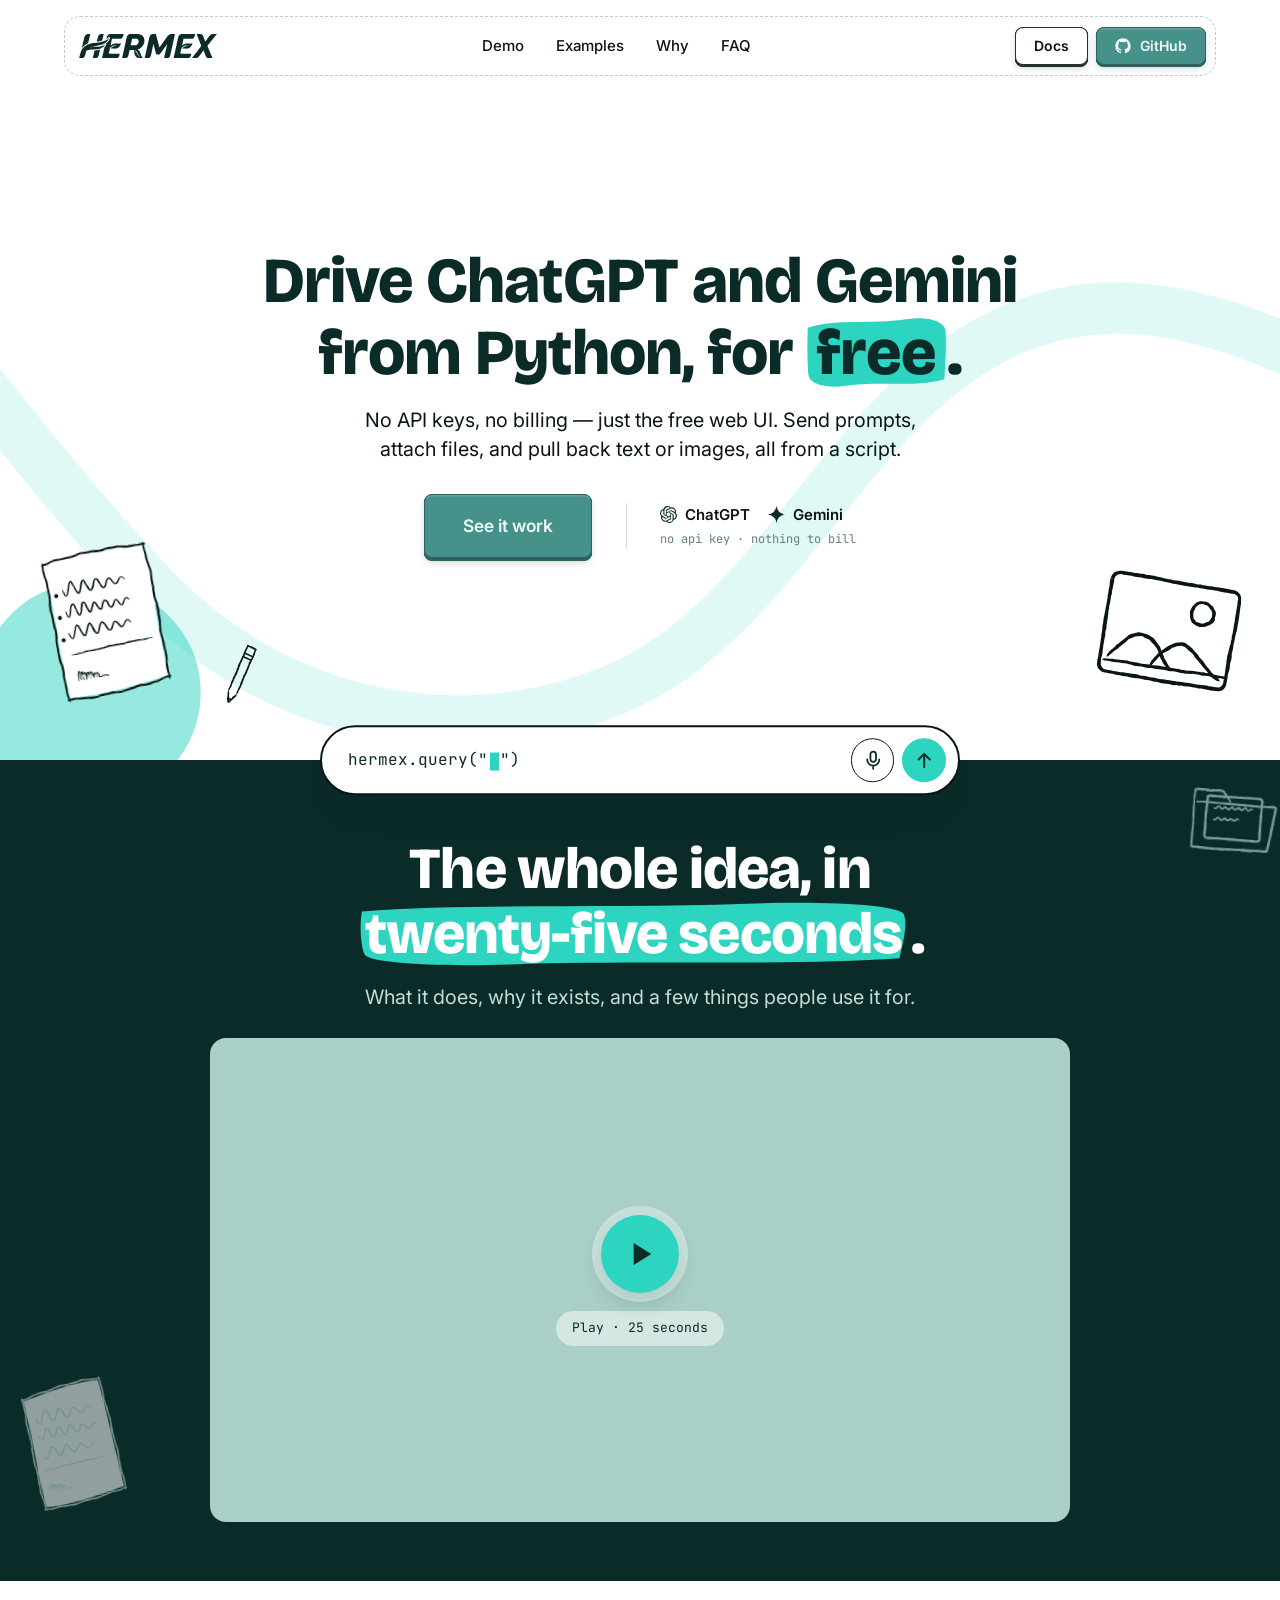
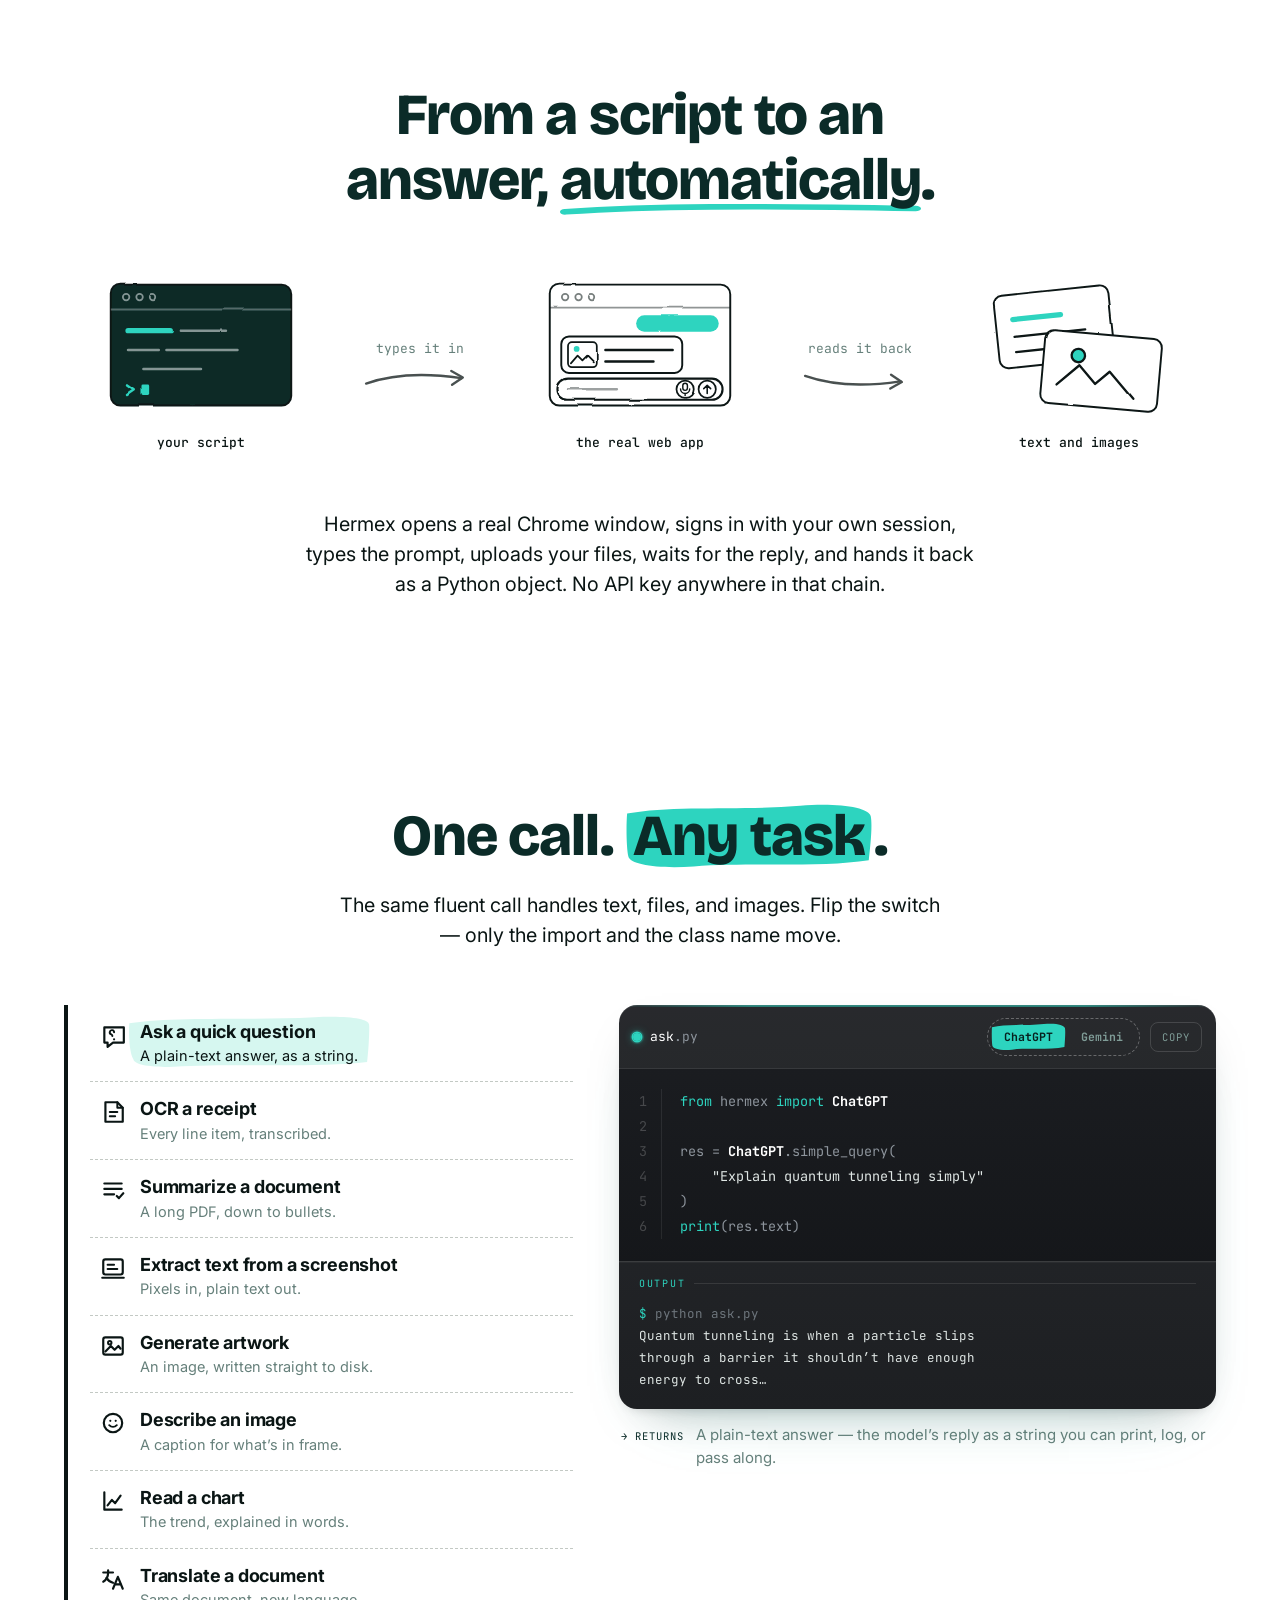
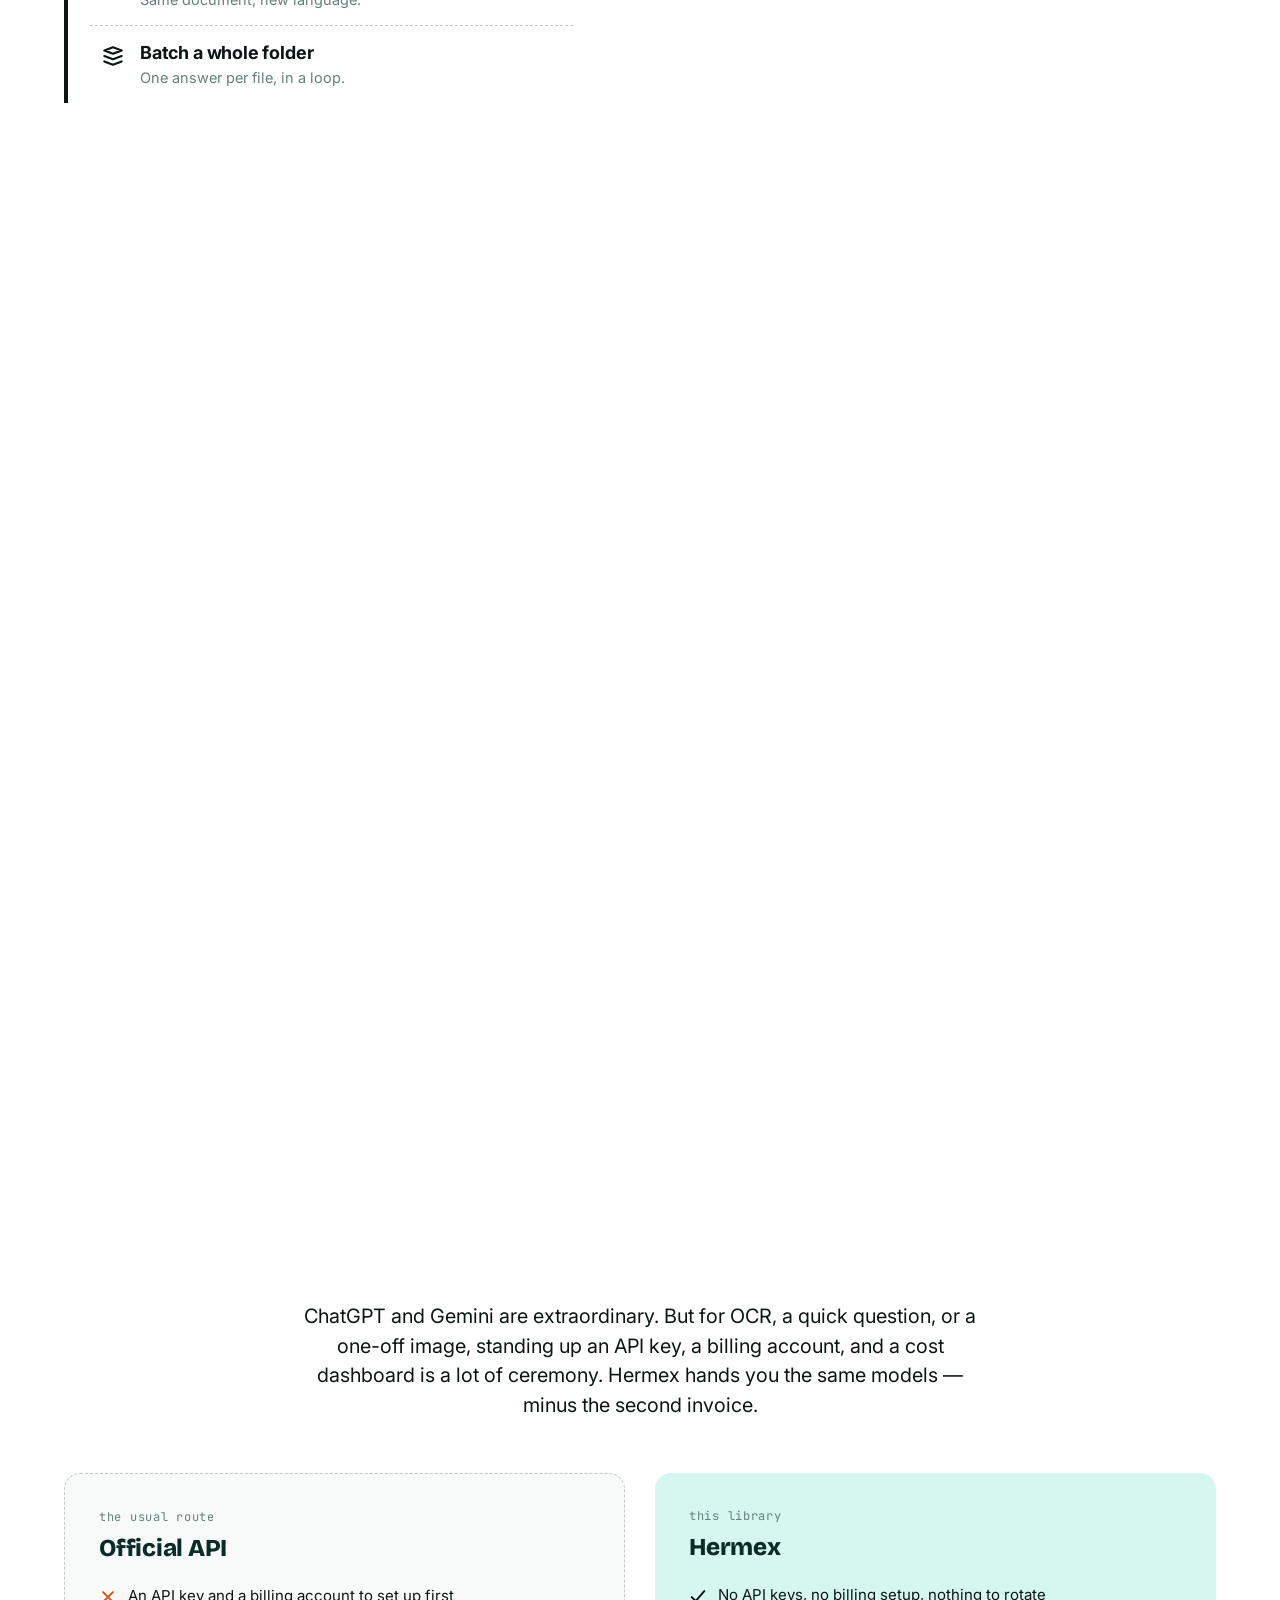
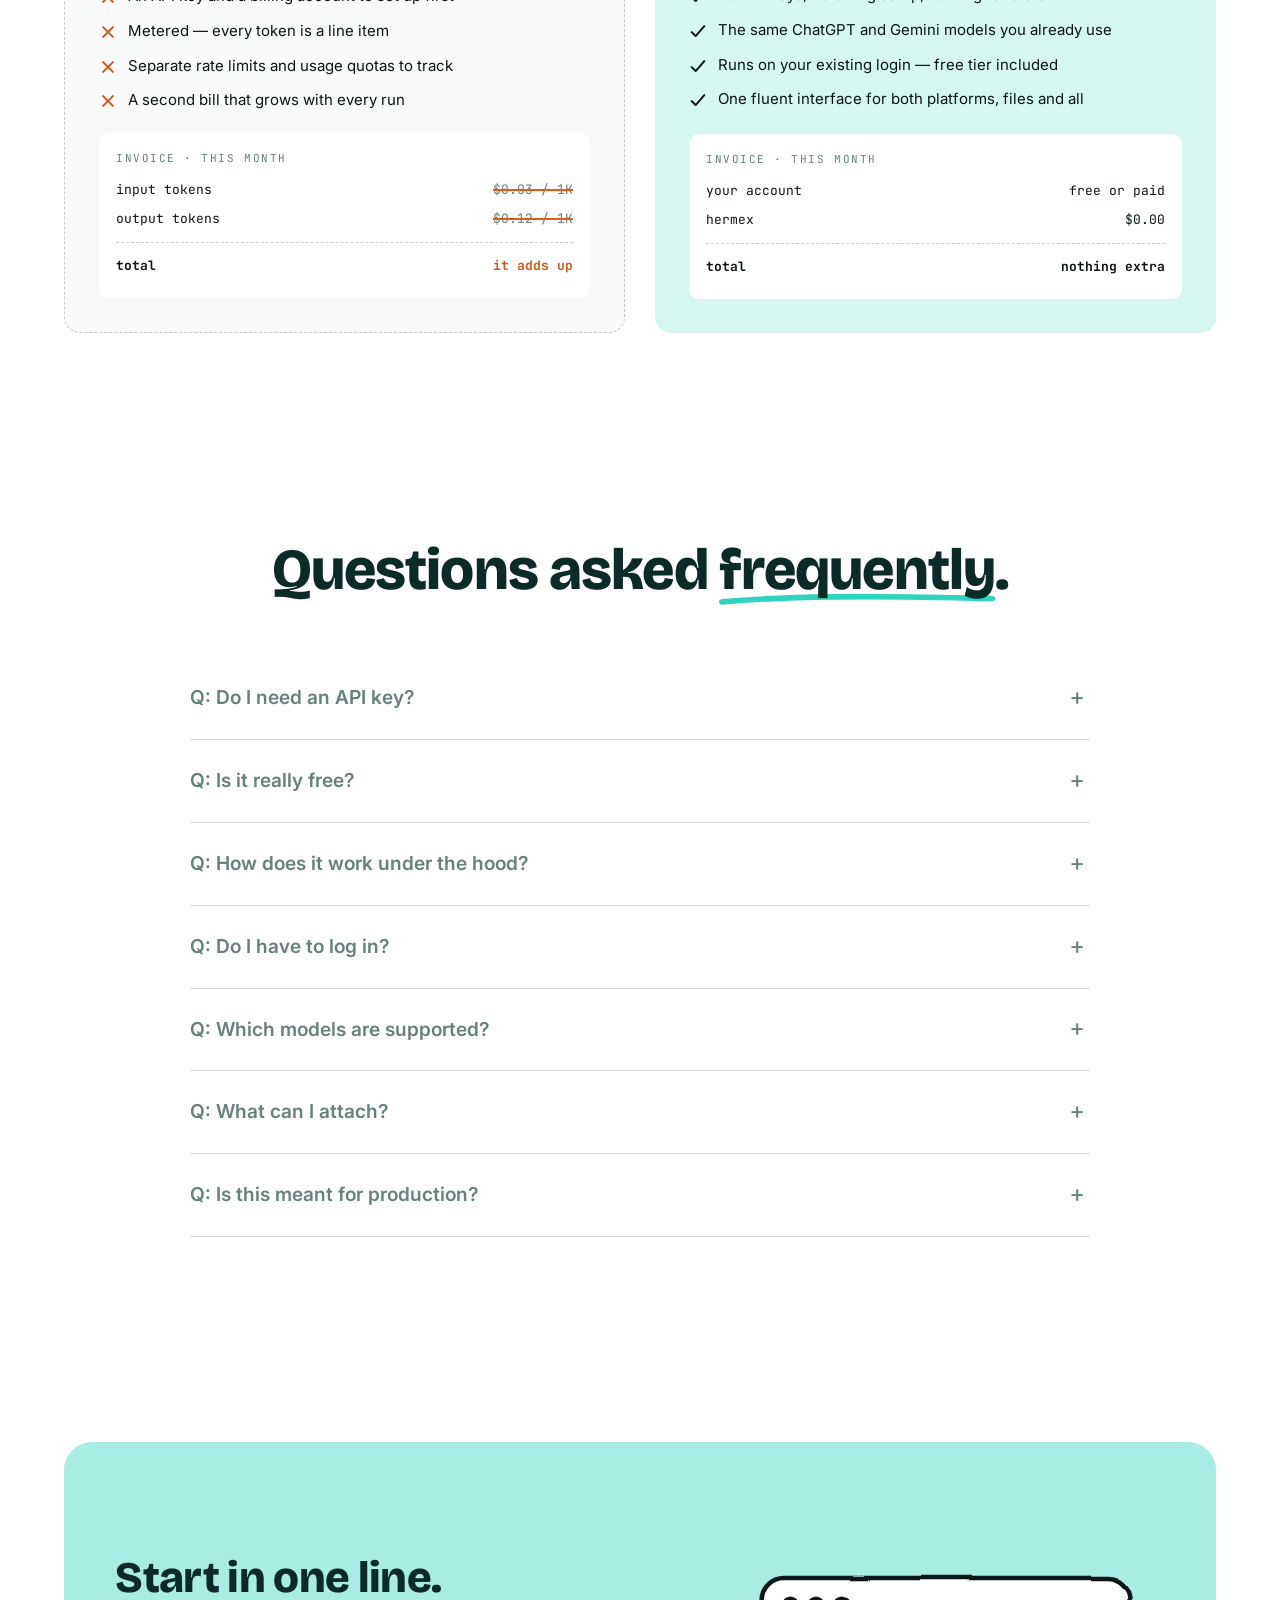
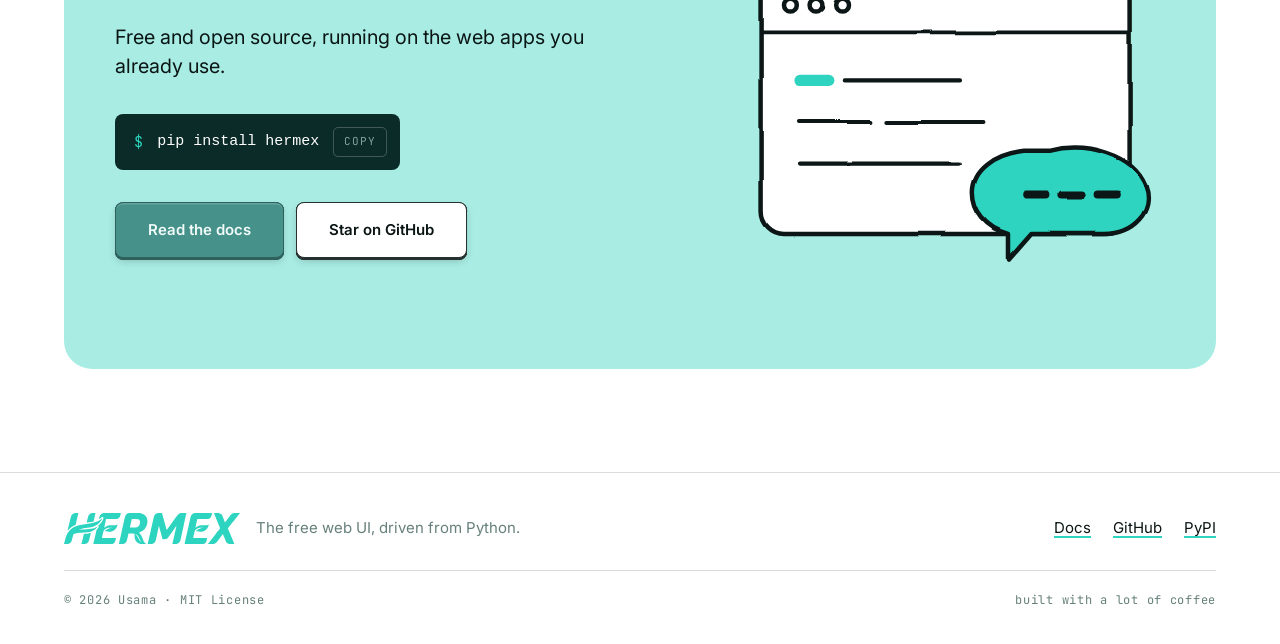
==== docs/content/index.html @ 8d544903 "added landing page & moved docs to /docs" ====
<!doctype html><html lang="en"><head><meta charset="utf-8"><meta name="viewport" content="width=device-width,initial-scale=1"><title>Hermex — Drive ChatGPT and Gemini from Python, for free</title><meta name="description" content="Hermex is a small open-source Python library that drives the ChatGPT and Gemini web apps from code. No API keys, no billing — just the free web UI you already use."><link rel="canonical" href="https://hermex.usama.ai/"><meta property="og:type" content="website"><meta property="og:title" content="Hermex — Drive ChatGPT and Gemini from Python, for free"><meta property="og:description" content="Send prompts, attach files, pull back text and images — from a script. No API keys, no billing, just the free web UI."><meta property="og:image" content="HERMEX_OG_IMAGE"><meta name="twitter:card" content="summary_large_image"><meta name="theme-color" content="#ffffff"><script type="application/ld+json">{
  "@context": "https://schema.org",
  "@type": ["SoftwareApplication", "SoftwareSourceCode"],
  "name": "Hermex",
  "description": "Hermex is a Python library that automates ChatGPT and Google Gemini through the free web UI — no API keys, no billing. It drives a real Chrome browser to send messages, upload files, and retrieve responses and generated images.",
  "url": "https://hermex.usama.ai/",
  "codeRepository": "https://github.com/pseudo-usama/hermex",
  "downloadUrl": "https://pypi.org/project/hermex/",
  "programmingLanguage": "Python",
  "runtimePlatform": "Python 3.11+",
  "softwareVersion": "0.4.3",
  "softwareRequirements": "Google Chrome",
  "applicationCategory": "DeveloperApplication",
  "operatingSystem": "Windows, macOS, Linux",
  "license": "https://github.com/pseudo-usama/hermex/blob/main/LICENSE",
  "keywords": "chatgpt, gemini, llm, automation, selenium, browser, python",
  "inLanguage": "en",
  "isAccessibleForFree": true,
  "sameAs": [
    "https://github.com/pseudo-usama/hermex",
    "https://pypi.org/project/hermex/"
  ],
  "author": {
    "@type": "Person",
    "@id": "https://usama.ai",
    "name": "Usama",
    "url": "https://usama.ai"
  },
  "offers": {
    "@type": "Offer",
    "price": "0",
    "priceCurrency": "USD"
  }
}</script><link rel="icon" href="data:image/svg+xml,<svg xmlns='http://www.w3.org/2000/svg' viewBox='266 571 486 395.5'><g fill='%233DC5B6'><g transform='translate(0 1536) scale(0.04 -0.04)'><path d=%22M10138 24109 c-28 -5 -112 -22 -188 -37 -220 -44 -510 -209 -699 -398 -230 -229 -354 -475 -464 -917 -99 -399 -726 -3048 -986 -4169 -13 -54 -20 -102 -16 -107 5 -4 70 69 146 162 161 199 544 578 754 747 272 219 699 488 1065 670 199 99 409 199 467 222 57 23 110 61 117 86 7 24 161 675 341 1445 181 770 379 1599 439 1842 61 244 111 449 111 456 0 16 -1010 14 -1087 -2z%22/><path d=%22M15535 24100 c-283 -41 -576 -185 -781 -383 -144 -139 -296 -363 -372 -551 -56 -137 -507 -1965 -507 -2054 0 -20 11 -37 24 -37 79 0 870 111 1174 164 353 63 832 170 941 212 38 14 60 50 72 116 10 53 96 427 192 833 223 942 397 1695 397 1712 0 20 -993 10 -1140 -12z%22/><path d=%22M18600 22307 c-635 -631 -1969 -1201 -3437 -1468 -362 -66 -1314 -207 -1863 -277 -515 -65 -1452 -230 -1845 -325 -202 -48 -474 -123 -605 -165 -1134 -366 -2065 -996 -2748 -1861 -198 -250 -479 -722 -616 -1034 -150 -342 -249 -664 -533 -1739 -139 -523 -263 -990 -277 -1038 -14 -48 -26 -101 -26 -119 0 -48 1079 -42 1313 7 273 57 511 188 723 397 149 147 206 227 297 417 96 199 151 386 353 1196 131 528 257 988 279 1021 50 78 326 205 648 301 537 160 968 218 1875 254 1147 47 1695 75 1912 101 477 56 987 168 1330 291 229 81 680 310 889 450 255 171 551 433 705 625 146 181 339 479 322 496 -5 6 -66 -28 -134 -73 -324 -217 -862 -434 -1399 -566 -738 -181 -1291 -240 -2563 -272 -927 -24 -1216 -44 -1672 -116 -129 -21 -238 -33 -243 -28 -14 13 603 206 894 279 420 106 957 209 1837 350 1090 175 1481 263 2009 451 437 155 978 439 1375 720 262 187 715 640 904 906 174 246 375 622 445 834 30 87 50 162 46 165 -4 3 -92 -78 -195 -180z%22/><path d=%22M15031 17749 c-75 -30 -664 -140 -931 -174 -117 -15 -414 -41 -661 -57 l-448 -30 -23 -88 c-13 -48 -128 -521 -256 -1050 -129 -529 -302 -1212 -385 -1517 -84 -305 -152 -562 -152 -571 0 -9 290 -12 644 -7 623 9 649 11 828 76 229 82 407 199 590 386 210 216 315 449 462 1033 121 478 476 1977 476 2009 0 22 -77 17 -144 -10z%22/></g></g></svg>"><script async src="https://www.googletagmanager.com/gtag/js?id=G-SLP99EGEE2"></script><script>function gtag(){dataLayer.push(arguments)}window.dataLayer=window.dataLayer||[],gtag("js",new Date);var local="file:"===location.protocol||/^(localhost|127\.0\.0\.1|0\.0\.0\.0|\[?::1\]?)$/.test(location.hostname);local||gtag("config","G-SLP99EGEE2")</script><link rel="preconnect" href="https://fonts.googleapis.com"><link rel="preconnect" href="https://fonts.gstatic.com" crossorigin><link href="https://fonts.googleapis.com/css2?family=Bricolage+Grotesque:opsz,wght@12..96,800&family=Inter:wght@400;500;600;700&family=JetBrains+Mono:wght@400;500;700&display=swap" rel="stylesheet"><style>:root{--paper:#ffffff;--paper-soft:#f7faf9;--ink:#0b2b28;--text:#0a1514;--muted:#66807b;--teal:#2dd4bf;--teal-wash:#d6f7f0;--teal-deep:#116b64;--teal-band:#0b2b28;--action:#46918a;--action-text:#f0fbf9;--note-mint:#d9f5c4;--note-blush:#ffd0d6;--note-sky:#c9eefc;--note-teal:#a8ece3;--code-bg:#0b2b28;--code-dim:#7fa39e;--code-kw:#2dd4bf;--code-id:#cdf3ec;--code-lit:#ffffff;--line:#d9ddd8;--line-ink:#0a1514;--font-display:'Bricolage Grotesque','Archivo Black',ui-sans-serif,system-ui,sans-serif;--font-ui:'Inter',ui-sans-serif,system-ui,-apple-system,'Segoe UI',sans-serif;--font-mono:'JetBrains Mono',ui-monospace,SFMono-Regular,Menlo,Consolas,monospace;--t-hero:clamp(36px, 5.2vw, 64px);--t-section:clamp(32px, 4.6vw, 58px);--t-panel:clamp(28px, 3.4vw, 44px);--t-card:clamp(21px, 1.9vw, 26px);--t-lead:clamp(17px, 1.55vw, 22px);--t-body:17px;--t-small:15px;--t-micro:12px;--page:1240px;--pad:clamp(20px, 4vw, 44px);--section:clamp(72px, 8vw, 128px);--r-btn:8px;--r-card:16px;--r-note:14px;--r-nav:16px;--r-big:28px;--shadow-note:rgba(10,21,20,.16) 0 10px 26px -8px;--shadow-lift:rgba(10,21,20,.10) 0 2px 6px -1px}*,::after,::before{box-sizing:border-box}*{margin:0}html{-webkit-text-size-adjust:100%;scroll-behavior:smooth}@media (prefers-reduced-motion:reduce){html{scroll-behavior:auto}}body{background:var(--paper);color:var(--text);font:400 var(--t-body)/1.6 var(--font-ui);-webkit-font-smoothing:antialiased;overflow-x:hidden}img,svg,video{display:block;max-width:100%}button{font:inherit;color:inherit;background:0 0;border:0;cursor:pointer}a{color:inherit;text-decoration-color:var(--teal);text-decoration-thickness:2px;text-underline-offset:3px}:focus-visible{outline:2px solid var(--ink);outline-offset:3px;border-radius:4px}::selection{background:var(--teal);color:var(--ink)}.skip{position:absolute;left:50%;top:8px;transform:translate(-50%,-200%);z-index:100;background:var(--ink);color:#fff;padding:10px 18px;border-radius:var(--r-btn);font-size:var(--t-small)}.skip:focus{transform:translate(-50%,0)}.wrap{width:100%;max-width:var(--page);margin-inline:auto;padding-inline:var(--pad)}section{padding-block:var(--section);position:relative}section[id]{scroll-margin-top:100px}.center{text-align:center}.sr{position:absolute;width:1px;height:1px;overflow:hidden;clip-path:inset(50%);white-space:nowrap}.display{font-family:var(--font-display);font-weight:800;color:var(--ink);line-height:1.12;letter-spacing:-.015em;text-wrap:balance}.t-hero{font-size:var(--t-hero)}.t-section{font-size:var(--t-section)}.t-panel{font-size:var(--t-panel)}.t-card{font-size:var(--t-card);line-height:1.15;letter-spacing:-.01em}.lead{font-size:var(--t-lead);line-height:1.5;color:var(--text);max-width:46ch}.lead.center{margin-inline:auto}.muted{color:var(--muted)}.mono-label{font-family:var(--font-mono);font-size:var(--t-micro);letter-spacing:.06em;color:var(--muted)}:root{--mark-blob:url("data:image/svg+xml,%3Csvg xmlns='http://www.w3.org/2000/svg' viewBox='0 0 200 62' preserveAspectRatio='none'%3E%3Cpath d='M2.5 11C40 3.4 92 8.6 141 4.2c30-2.7 55 1.4 56.4 9.1 1.5 8.4-.4 27-1.6 38.5-38 6.6-96 1.6-140 5.3-27 2.3-51-1.4-52.3-8.6C2 41.6 1.6 22 2.5 11Z' fill='%232dd4bf'/%3E%3C/svg%3E");--wash-blob:url("data:image/svg+xml,%3Csvg xmlns='http://www.w3.org/2000/svg' viewBox='0 0 300 90' preserveAspectRatio='none'%3E%3Cpath d='M4 14C60 3 150 10 230 5c40-2.6 66 2 66.5 11 .6 12-1 42-2.5 56-56 9-160 2-236 7-24 1.6-48-2-49-11C4 58 3 28 4 14Z' fill='%23000'/%3E%3C/svg%3E")}.mark{background-image:var(--mark-blob);background-size:100% 100%;background-repeat:no-repeat;padding:0 .16em .02em;-webkit-box-decoration-break:clone;box-decoration-break:clone}.mark-soft{background-image:url("data:image/svg+xml,%3Csvg xmlns='http://www.w3.org/2000/svg' viewBox='0 0 200 62' preserveAspectRatio='none'%3E%3Cpath d='M2.5 11C40 3.4 92 8.6 141 4.2c30-2.7 55 1.4 56.4 9.1 1.5 8.4-.4 27-1.6 38.5-38 6.6-96 1.6-140 5.3-27 2.3-51-1.4-52.3-8.6C2 41.6 1.6 22 2.5 11Z' fill='%23bdf0e7'/%3E%3C/svg%3E");background-size:100% 100%;background-repeat:no-repeat;-webkit-box-decoration-break:clone;box-decoration-break:clone}.swoosh{background-image:url("data:image/svg+xml,%3Csvg xmlns='http://www.w3.org/2000/svg' viewBox='0 0 200 14' preserveAspectRatio='none'%3E%3Cpath d='M3 9.5c46-6 104-7 194-3.5' stroke='%232dd4bf' stroke-width='6' fill='none' stroke-linecap='round'/%3E%3C/svg%3E");background-size:100% .22em;background-position:0 92%;background-repeat:no-repeat;padding-bottom:.1em}.on-dark .mark{filter:none}.tag{display:inline-flex;align-items:flex-start;gap:0;text-align:left}.tag i{display:grid;place-items:center;width:26px;height:26px;background:var(--ink);border-radius:6px;color:var(--teal);flex:none}.tag span{font-family:var(--font-mono);font-size:13px;color:var(--text);background:var(--teal-wash);padding:5px 12px;margin-left:6px;border-radius:3px}.tag.on-dark span{background:rgba(45,212,191,.24);color:#eafaf7}.tag.on-dark i{background:var(--teal);color:var(--ink)}.btn{--tx:0;--ty:0;--tilt:0deg;--rest:2px;--depth:0px;--dh:6px;--cast:0px;--k:1;--shade:color-mix(in srgb, var(--line-ink) 26%, transparent);--ex:calc(-1 * var(--tx) * var(--depth));--ey:calc(var(--rest) + var(--ty) * var(--depth));display:inline-flex;align-items:center;gap:9px;font-weight:600;font-size:var(--t-small);padding:15px 32px;border-radius:var(--r-btn);border:1.5px solid var(--wall);text-decoration:none;white-space:nowrap;transform:perspective(620px) rotateX(calc(var(--ty) * var(--tilt))) rotateY(calc(var(--tx) * var(--tilt))) scale(var(--k));box-shadow:inset 0 1.5px 0 0 var(--sheen,transparent),calc(var(--ex) * .1) calc(var(--ey) * .1) 0 0 var(--wall),calc(var(--ex) * .2) calc(var(--ey) * .2) 0 0 var(--wall),calc(var(--ex) * .3) calc(var(--ey) * .3) 0 0 var(--wall),calc(var(--ex) * .4) calc(var(--ey) * .4) 0 0 var(--wall),calc(var(--ex) * .5) calc(var(--ey) * .5) 0 0 var(--wall),calc(var(--ex) * .6) calc(var(--ey) * .6) 0 0 var(--wall),calc(var(--ex) * .7) calc(var(--ey) * .7) 0 0 var(--wall),calc(var(--ex) * .8) calc(var(--ey) * .8) 0 0 var(--wall),calc(var(--ex) * .9) calc(var(--ey) * .9) 0 0 var(--wall),var(--ex) var(--ey) 0 0 var(--wall),0 calc(var(--ey) + 2px + var(--cast)) calc(9px + var(--cast) * 1.7) calc(-2px) var(--shade);transition:transform .1s ease-out,box-shadow .1s ease-out}.btn:hover{--tilt:15deg;--depth:var(--dh);--k:1.035;--cast:7px}.btn:active{--depth:calc(var(--dh) * .35);--rest:1px;--k:1.005;--cast:0px}.btn.settling{transition:transform .28s ease-out,box-shadow .28s ease-out}.btn-primary{background:var(--action);color:var(--action-text);--wall:color-mix(in srgb, var(--action) 62%, var(--line-ink));--sheen:rgb(255 255 255 / .17)}.btn-outline{background:var(--paper);color:var(--text);--wall:color-mix(in srgb, var(--paper) 12%, var(--line-ink))}.btn-ic{width:16px;height:16px;flex:none}.btn-sm{--dh:4px;--rest:2px;padding:7px 18px;font-size:14px}.btn-lg{--dh:7px;--rest:3px;padding:17px 38px;font-size:clamp(16px, 1.35vw, 19px)}@media (prefers-reduced-motion:reduce){.btn,.btn:active,.btn:hover{transform:none;--k:1}}.sk{color:var(--line-ink)}.sk svg{overflow:visible;width:100%;height:auto}.sk-fill{fill:var(--teal)}.sk-lit{stroke:var(--paper)}.nav-outer{position:sticky;top:0;z-index:60;padding-top:16px;background:linear-gradient(var(--paper) 62%,transparent);transition:transform .32s cubic-bezier(.4, 0, .2, 1)}.nav-outer.nav-away{transform:translateY(calc(-100% - 12px))}@media (prefers-reduced-motion:reduce){.nav-outer{transition:none}}.nav{display:flex;align-items:center;gap:16px;border:1.5px dashed #c3c9c4;border-radius:var(--r-nav);background:var(--paper);padding:9px 9px 9px 14px}.nav-links{display:flex;gap:6px;margin-inline:auto;position:relative}.nav-links a{position:relative;z-index:1;font-size:var(--t-small);font-weight:500;text-decoration:none;color:var(--text);padding:8px 13px}.nav-mark{position:absolute;top:3px;bottom:3px;left:0;width:var(--w,0);transform:translateX(var(--x,0));background:var(--teal-wash);-webkit-mask-image:var(--mark-blob);mask-image:var(--mark-blob);-webkit-mask-size:100% 100%;mask-size:100% 100%;-webkit-mask-repeat:no-repeat;mask-repeat:no-repeat;opacity:0;pointer-events:none;transition:transform .26s cubic-bezier(.4, 0, .2, 1),width .26s cubic-bezier(.4, 0, .2, 1)}.nav-mark.on{opacity:1}@media (prefers-reduced-motion:reduce){.nav-mark{transition:none}}.nav-actions{display:flex;gap:8px;align-items:center}.logo{display:flex;align-items:center;gap:7px;text-decoration:none;flex:none}.wordmark{width:clamp(112px,12vw,138px);height:auto;color:var(--ink);display:block}@media (max-width:800px){.nav-links{display:none}.nav-actions{margin-left:auto}}@media (max-width:1000px){.nav-links a{padding:8px 10px}}@media (max-width:470px){.nav{gap:10px;padding:8px 8px 8px 12px}.nav-actions{gap:6px}.wordmark{width:clamp(96px,28vw,112px)}.nav-actions .btn-sm{padding:7px 12px;font-size:13px}.nav-actions .btn-ic{display:none}}.hero{padding-top:clamp(22px,3vw,44px);padding-bottom:0;overflow:hidden}.hero-inner{position:relative;z-index:2}.hero h1{margin-top:20px;max-width:22ch;margin-inline:auto}.hero-sub{margin:18px auto 0;max-width:46ch;font-size:var(--t-lead);line-height:1.45}.hero-cta{margin-top:30px;display:flex;align-items:center;justify-content:center;gap:clamp(18px,2.6vw,34px);flex-wrap:wrap}.works{display:flex;flex-direction:column;align-items:flex-start;gap:3px;text-align:left;padding-left:clamp(18px,2.6vw,34px);border-left:1.5px solid var(--line)}.works-row{display:flex;align-items:center;gap:18px;flex-wrap:wrap}.works-item{display:flex;align-items:center;gap:8px;font-size:var(--t-small);font-weight:600}.works-item svg{width:17px;height:17px;flex:none;color:var(--ink)}.works-note{font-family:var(--font-mono);font-size:var(--t-micro);color:var(--muted)}@media (max-width:720px){.hero-cta{flex-direction:column;gap:18px}.works{align-items:center;text-align:center;padding-left:0;border-left:0}.hero-scene{margin-top:24px}}@media (max-width:560px){:root{--t-hero:clamp(29px, 8vw, 36px);--t-lead:clamp(16px, 4.2vw, 17px)}.hero h1{margin-top:14px}.hero-sub{margin-top:16px}.hero-cta{margin-top:26px}}@media (min-width:900px) and (min-height:640px){.hero{min-height:min(76vh,780px);display:flex;flex-direction:column}.hero-inner,.hero-scene{margin-top:auto}}.hero-scene{position:relative;height:clamp(146px,15.5vw,208px);margin-top:4px}.hero-pen,.hero-pic,.paper-a{position:absolute;z-index:2}.paper-a{left:1%;bottom:40px;width:clamp(96px,10.5vw,142px);transform:translate(var(--fx,0),var(--fy,0)) rotate(calc(-13deg + var(--fr,0deg)))}.hero-pic{right:2%;bottom:54px;width:clamp(104px,11.5vw,158px);transform:translate(var(--fx,0),var(--fy,0)) rotate(calc(9deg + var(--fr,0deg)))}.hero-pen{left:15.5%;bottom:34px;width:clamp(52px,5.4vw,74px);transform:translate(var(--fx,0),var(--fy,0)) rotate(calc(-22deg + var(--fr,0deg)))}@media (max-width:760px){.hero-pen{display:none}}@media (max-width:560px){.paper-a{display:none}.hero-pic{right:-12px;bottom:18px;width:clamp(120px,34vw,148px)}.hero-scene{height:128px;margin-top:4px}}.hero-blob{position:absolute;left:-4%;bottom:-46px;width:clamp(168px,22vw,322px);z-index:1;color:var(--teal);opacity:.5}@media (max-width:760px){.hero-blob{display:none}}.hero-bg{position:absolute;inset:-40px -3% 0;z-index:0;pointer-events:none;color:var(--teal);overflow:hidden}.hero-bg svg{width:100%;height:100%;display:block}@media (max-width:700px){.hero-bg{inset:40px -18% 0;opacity:.8}}.composer-rail{position:relative;height:0;z-index:6}.composer{position:absolute;left:50%;top:0;transform:translate(-50%,-50%);width:min(92%,640px);display:flex;align-items:center;gap:12px;padding:11px 12px 11px 26px;border:2px solid var(--line-ink);border-radius:999px;background:var(--paper);box-shadow:rgba(11,43,40,.1) 0 22px 44px -20px,rgba(11,43,40,.07) 0 6px 14px -8px}.composer-line{flex:1;min-width:0;display:flex;align-items:center;gap:1px;overflow:hidden;font-family:var(--font-mono);font-size:clamp(11px, 1.42vw, 16px);color:var(--ink);white-space:nowrap}.composer-line .caret{width:.55em;height:1.15em;background:var(--teal);flex:none;transform:translateY(.08em)}@media (prefers-reduced-motion:no-preference){.composer-line .caret{animation:blink 1.05s steps(1,end) infinite}}@keyframes blink{0%,55%{opacity:1}100%,56%{opacity:0}}.composer-btns{display:flex;gap:8px;flex:none}.cbtn{width:clamp(34px,3.4vw,46px);aspect-ratio:1;display:grid;place-items:center;border:1.8px solid var(--line-ink);border-radius:50%;color:var(--ink)}.cbtn svg{width:54%;height:54%}.cbtn-send{background:var(--teal);border-color:var(--teal)}@media (max-width:620px){.composer{width:94%;padding-left:18px;gap:8px}}.ob{position:absolute;z-index:1;pointer-events:none;color:var(--line-ink)}.ob svg{display:block;width:100%;height:auto;overflow:visible}.ob{--gut:max(6px, calc(50% - 700px))}.ob-demo{top:40px;right:max(10px,calc(50% - 690px));width:clamp(70px,7.6vw,108px);color:#bfe6df;opacity:.6;transform:translate(var(--fx,0),var(--fy,0)) rotate(calc(9deg + var(--fr,0deg)))}.ob-demo2{bottom:96px;left:max(10px,calc(50% - 700px));width:clamp(78px,8.4vw,120px);color:#bfe6df;opacity:.55;transform:translate(var(--fx,0),var(--fy,0)) rotate(calc(-11deg + var(--fr,0deg)))}@media (max-width:1180px){.ob-demo2{display:none}}.ob-how{top:96px;left:var(--gut);width:clamp(64px,6.6vw,96px);transform:translate(var(--fx,0),var(--fy,0)) rotate(calc(-12deg + var(--fr,0deg)))}.ob-ex{top:88px;right:var(--gut);width:clamp(58px,6.2vw,88px);transform:translate(var(--fx,0),var(--fy,0)) rotate(calc(8deg + var(--fr,0deg)))}.ob-faq{top:104px;left:var(--gut);width:clamp(58px,6.4vw,90px);transform:translate(var(--fx,0),var(--fy,0)) rotate(calc(-9deg + var(--fr,0deg)))}@media (max-width:1399px){.ob-ex,.ob-faq,.ob-how{display:none}}@media (max-width:760px){.ob-demo{display:none}}.band-dark{background:var(--teal-band);color:#eafaf7;overflow-x:clip;padding-block:clamp(64px,6vw,92px) clamp(44px,4.6vw,68px)}.band-dark .display{color:#fff}.band-dark .lead{color:#c3ded9}.band-dark .mono-label{color:#86a8a2}.player-shell{position:relative;margin-top:26px;max-width:860px;margin-inline:auto}.player{position:relative;border-radius:var(--r-card);overflow:hidden;background:#adb49d;background:#a9cfc8}.player video{width:100%;aspect-ratio:16/9;background:#0b2b28;display:block}.player-cover{position:absolute;inset:0;width:100%;display:grid;place-content:center;justify-items:center;gap:18px;background:#a9cfc8;cursor:pointer;transition:opacity .3s ease}.player-cover[hidden]{display:none}.play{width:78px;height:78px;border-radius:50%;background:var(--teal);display:grid;place-items:center;position:relative;transition:transform .2s cubic-bezier(.3, 1.4, .5, 1),box-shadow .2s ease;box-shadow:0 0 0 9px rgba(255,255,255,.34),rgba(11,43,40,.3) 0 10px 26px -6px}.play::after{content:"";position:absolute;inset:-22px;border-radius:50%;border:1.5px solid rgba(11,43,40,.3);opacity:0;transform:scale(.9);transition:opacity .24s ease,transform .24s ease}.player-cover:focus-visible .play,.player-cover:hover .play{transform:scale(1.06)}.player-cover:hover .play::after{opacity:1;transform:scale(1)}.play svg{transform:translateX(2px)}.play-label{font-family:var(--font-mono);font-size:13px;color:#0b2b28;background:rgba(255,255,255,.5);padding:7px 16px;border-radius:999px}@media (max-width:620px){.player-cover{gap:clamp(9px,2.6vw,14px)}.play{width:clamp(48px,13.5vw,66px);height:clamp(48px,13.5vw,66px);box-shadow:0 0 0 clamp(5px,1.5vw,7px) rgba(255,255,255,.34),rgba(11,43,40,.3) 0 8px 20px -6px}.play svg{width:clamp(15px,4.2vw,20px);height:auto}.play::after{inset:clamp(-16px,-4vw,-12px)}.play-label{font-size:clamp(10px, 2.9vw, 12px);padding:5px 12px}}.player{position:relative;z-index:1}.flow{margin-top:62px;display:grid;align-items:center;grid-template-columns:1fr auto 1fr auto 1fr;gap:clamp(10px,2vw,28px)}.flow-step{display:grid;place-items:center;gap:14px}.flow-step .sk{width:clamp(120px,15vw,210px)}.flow-arrow{display:grid;justify-items:center;gap:10px;min-width:90px}.flow-cap{font-family:var(--font-mono);font-size:13px;font-weight:500;color:var(--text);white-space:nowrap}.flow-arrow span{font-family:var(--font-mono);font-size:13px;color:var(--muted);white-space:nowrap}.flow-arrow svg{color:var(--line-ink);opacity:.75;overflow:visible}.flow-arrow .arrow-long{width:clamp(60px,9vw,150px)}.flow-arrow .arrow-curve{width:54px;display:none}.arrow-wrap{display:grid;place-items:center}#how .lead{margin-top:56px}@media (max-width:840px){#how{padding-block:32px}#how .lead{margin-top:32px}.flow{--row-gap:54px;grid-template-columns:1fr 1fr;grid-template-rows:repeat(4,auto);column-gap:clamp(30px,12vw,52px);row-gap:var(--row-gap);max-width:430px;margin:32px auto 0}.flow>:first-child{grid-area:1/1/3/2}.flow>:nth-child(3){grid-area:2/2/4/3}.flow>:nth-child(5){grid-area:3/1/5/2}.flow>:nth-child(2){grid-area:1/2/3/3;align-self:start;margin-top:22px}.flow>:nth-child(4){grid-area:3/2/5/3;align-self:end;margin-bottom:calc(var(--row-gap) - 38px)}.flow-step{grid-template-columns:1fr;gap:8px;place-items:center}.flow-step .sk{width:min(168px,100%)}.flow-arrow{justify-items:start;align-content:center;gap:2px;height:auto;min-width:0}.arrow-wrap{display:block;margin-left:-40px}.flow>:nth-child(4)>span:first-child{order:2}.flow-arrow .arrow-long{display:none}.flow-arrow .arrow-curve{display:block;width:56px}}@media (max-width:384px){#how{padding-block:26px}.flow-arrow span,.flow-cap{font-size:12px}}.ex-grid{display:grid;grid-template-columns:minmax(0,.92fr) minmax(0,1.08fr);gap:clamp(26px,3.6vw,52px);margin-top:54px;align-items:start}.ex-grid>*{min-width:0}@media (max-width:860px){.ex-grid{grid-template-columns:1fr}}.ex-list{list-style:none;padding:0 0 0 22px;border-left:4px solid var(--line-ink)}.ex-list li+li{border-top:1.5px dashed #c3c9c4}.ex-list button{display:flex;gap:14px;align-items:flex-start;width:100%;text-align:left;padding:15px 10px;border-radius:6px}.ex-list .ico{flex:none;width:26px;color:var(--line-ink);margin-top:2px}.ex-list h3{font-size:18px;font-weight:700;letter-spacing:-.01em;line-height:1.3}.ex-list p{font-size:14.5px;color:var(--muted);line-height:1.4;margin-top:3px}.ex-list .txt{position:relative;padding:6px 14px 8px;margin:-6px -14px -8px}.ex-list .txt::before{content:'';position:absolute;inset:0;background:var(--teal-wash);-webkit-mask-image:var(--wash-blob);mask-image:var(--wash-blob);-webkit-mask-size:100% 100%;mask-size:100% 100%;-webkit-mask-repeat:no-repeat;mask-repeat:no-repeat;opacity:0;transition:opacity .18s ease}.ex-list .txt>*{position:relative}.ex-list button:hover .txt::before{opacity:.5}.ex-list button[aria-selected=true] .txt::before{opacity:1}.ex-list button[aria-selected=true] p{color:var(--text)}@media (prefers-reduced-motion:reduce){.ex-list .txt::before{transition:none}}@media (max-width:860px){.ex-grid{gap:20px;margin-top:32px}.ex-list{display:flex;overflow-x:auto;overscroll-behavior-x:contain;padding:0 0 3px;border-left:0;scrollbar-width:none;border-bottom:1.5px solid var(--line)}.ex-list::-webkit-scrollbar{display:none}.ex-list[data-fade=end]{-webkit-mask-image:linear-gradient(90deg,#000 calc(100% - 44px),transparent);mask-image:linear-gradient(90deg,#000 calc(100% - 44px),transparent)}.ex-list[data-fade=start]{-webkit-mask-image:linear-gradient(90deg,transparent,#000 44px);mask-image:linear-gradient(90deg,transparent,#000 44px)}.ex-list[data-fade=both]{-webkit-mask-image:linear-gradient(90deg,transparent,#000 44px,#000 calc(100% - 44px),transparent);mask-image:linear-gradient(90deg,transparent,#000 44px,#000 calc(100% - 44px),transparent)}.ex-list li{flex:none}.ex-list li+li{border-top:0;border-left:1.5px dashed #c3c9c4}.ex-list button{padding:10px 15px 12px;gap:8px;align-items:center;white-space:nowrap}.ex-list .ico{width:18px;margin-top:0}.ex-list h3{font-size:14px}.ex-list p{display:none}.ex-list .txt{padding:5px 11px 7px;margin:-5px -11px -7px}}@media (min-width:861px){.ex-sticky{position:sticky;top:96px}}.cell{--c-def:#8d949c;--c-kw:#2dd4bf;--c-id:#ffffff;--c-str:#dfe6e4;position:relative;margin:0;overflow:hidden;border-radius:18px;background:linear-gradient(#1c1e22,#111316);font-family:var(--font-mono);box-shadow:rgba(45,212,191,.2) 0 34px 70px -42px,rgba(12,14,17,.36) 0 20px 48px -26px,rgba(12,14,17,.26) 0 5px 14px -8px,inset 0 1px 0 rgba(255,255,255,.09)}.cell::before{content:"";position:absolute;inset:0 0 auto;height:2px;background:linear-gradient(90deg,transparent,var(--teal) 22%,var(--teal) 78%,transparent);opacity:.5}.cell-head{display:flex;align-items:center;gap:10px;padding:13px 14px;background:rgba(255,255,255,.05);box-shadow:inset 0 -1px 0 rgba(255,255,255,.08)}.cell-file{display:inline-flex;align-items:center;flex:none;font-size:13px;letter-spacing:.01em}.cell-file .nm{color:var(--c-id)}.cell-file .ex{color:var(--c-def)}.cell-file .dot{position:relative;flex:none;width:8px;height:8px;margin-right:9px;border-radius:50%;background:var(--teal);box-shadow:0 0 0 3px rgba(45,212,191,.18),0 0 9px rgba(45,212,191,.75)}.cell-file .dot::after{content:"";position:absolute;inset:0;border-radius:50%;box-shadow:0 0 0 1.5px var(--teal);animation:dotPulse 3s cubic-bezier(.25,.6,.3,1) infinite}@keyframes dotPulse{0%{transform:scale(1);opacity:.65}100%,70%{transform:scale(2.8);opacity:0}}@media (prefers-reduced-motion:reduce){.cell-file .dot::after{animation:none;opacity:0}}.cell-switch{margin-left:auto;display:flex;gap:2px;padding:3px;flex:none;position:relative;border:1.5px dashed rgba(255,255,255,.3);border-radius:999px}.sw-mark{position:absolute;top:3px;bottom:3px;left:0;width:var(--w,0);transform:translateX(var(--x,0));background:var(--teal);pointer-events:none;-webkit-mask-image:var(--mark-blob);mask-image:var(--mark-blob);-webkit-mask-size:100% 100%;mask-size:100% 100%;-webkit-mask-repeat:no-repeat;mask-repeat:no-repeat;transition:transform .28s cubic-bezier(.4, 0, .2, 1),width .28s cubic-bezier(.4, 0, .2, 1)}@media (prefers-reduced-motion:reduce){.sw-mark{transition:none}}.cell-switch button{position:relative;z-index:1;font-family:var(--font-mono);font-size:11.5px;color:#7f9c97;padding:6px 14px;border-radius:999px;font-weight:700;transition:color .18s ease}.cell-switch button{padding:6px 13px}.cell-switch button[aria-pressed=true]{color:#07211f}.cell-switch button[aria-pressed=false]:hover{color:var(--c-str)}.cell-copy{flex:none;font-family:var(--font-mono);font-size:10.5px;letter-spacing:.09em;text-transform:uppercase;color:#7f9c97;border:1px solid rgba(255,255,255,.14);border-radius:8px;padding:6px 11px;transition:color .15s,border-color .15s,background-color .15s}.cell-copy:hover{color:var(--c-str);border-color:rgba(255,255,255,.3);background:rgba(255,255,255,.04)}.cell-copy[data-copied="1"]{color:var(--teal);border-color:rgba(45,212,191,.55)}.cell-code{padding:20px 20px 22px 0;overflow-x:auto;counter-reset:l;font-size:13.5px;line-height:1.85;color:var(--c-def)}.cell-code .line{white-space:pre}.cell-code .line::before{counter-increment:l;content:counter(l);display:inline-block;width:3.2em;padding-right:1.05em;margin-right:1.35em;color:rgba(255,255,255,.2);text-align:right;user-select:none;border-right:1px solid rgba(255,255,255,.08)}.k{color:var(--c-kw)}.id{color:var(--c-id);font-weight:700}.s{color:var(--c-str)}.cell-out{background:rgba(255,255,255,.05);box-shadow:inset 0 1px 0 rgba(255,255,255,.08),inset 0 2px 0 rgba(255,255,255,.04);padding:15px 20px 19px}.cell-out-label{font-size:10px;letter-spacing:.18em;text-transform:uppercase;color:var(--teal);display:flex;align-items:center;gap:8px}.cell-out-label::after{content:"";flex:1;height:1px;background:rgba(255,255,255,.1)}.out{margin-top:11px;font-size:12.5px;line-height:1.75;color:var(--c-str);white-space:pre-wrap;word-break:break-word}.out .p{color:#6d757c;display:inline-block}.out .p::first-letter{color:var(--teal)}.out-frame{border:1px dashed rgba(255,255,255,.28);border-radius:10px;padding:16px;display:grid;place-items:center;gap:9px;white-space:normal;color:var(--c-str);background:rgba(255,255,255,.03)}.out-frame svg{stroke:currentColor}.returns-note{margin-top:15px;display:flex;gap:12px;align-items:baseline;font-size:var(--t-small);line-height:1.5;color:var(--muted);padding-inline:2px}.returns-note .mono-label{flex:none;color:var(--ink);letter-spacing:.1em;text-transform:uppercase;font-size:10.5px}.ruled{position:relative;border-radius:var(--r-big);overflow:hidden;background:repeating-linear-gradient(to bottom,transparent 0 63px,rgba(255,255,255,.16) 63px 64.5px),var(--teal-deep);padding:clamp(48px,6vw,92px) clamp(20px,4vw,64px)}.ruled h2{color:#fff}.notes{display:grid;grid-template-columns:repeat(4,1fr);gap:clamp(12px,1.6vw,22px);margin-top:52px}@media (max-width:900px){.notes{grid-template-columns:repeat(2,1fr);gap:22px}}.note{position:relative;border-radius:var(--r-note);padding:22px 20px 24px;color:var(--text);box-shadow:var(--shadow-note)}.note{--rot:0deg;--tx:0px;--ty:0px;transform:translate(calc(var(--tx) + clamp(var(--fx-lo,-999px),var(--fx,0px),var(--fx-hi,999px))),calc(var(--ty) + clamp(var(--fy-lo,-999px),var(--fy,0px),var(--fy-hi,999px)))) rotate(calc(var(--rot) + var(--fr,0deg)))}.note:first-child{background:var(--note-mint);--rot:-4deg;--ty:14px}.note:nth-child(2){background:var(--note-blush);--rot:2.6deg;--ty:-10px}.note:nth-child(3){background:var(--note-sky);--rot:-2.2deg;--ty:20px}.note:nth-child(4){background:var(--note-teal);--rot:4deg;--ty:-4px}.note .ico{width:46px;color:var(--line-ink);margin:2px auto 14px}.note h3{font-family:var(--font-display);font-weight:800;font-size:20px;letter-spacing:-.01em;text-align:center;color:var(--ink)}.note p{margin-top:9px;font-size:14.5px;line-height:1.45}@media (max-width:470px){.notes{gap:26px 14px;margin-top:34px}.note{padding:16px 13px 18px;--ty:0px;--fx-lo:-3px;--fx-hi:3px;--fy-lo:-8px;--fy-hi:8px}.note .ico{display:none}.note h3{font-size:16px;text-align:left}.note p{font-size:12.5px;line-height:1.4;margin-top:6px}.note:first-child{--rot:-3.2deg}.note:nth-child(2){--rot:-2.2deg}.note:nth-child(3){--rot:2.6deg}.note:nth-child(4){--rot:3.4deg}}@media (max-width:360px){.ruled{padding-inline:14px}.notes{gap:22px 11px}.note{padding:14px 11px 16px}.note h3{font-size:15px}.note p{font-size:12px}}.note-tab{position:absolute;top:-12px;left:14px;display:flex;align-items:center;background:var(--paper);border-radius:4px;box-shadow:var(--shadow-lift);font-family:var(--font-mono);font-size:11px;padding-right:9px;overflow:hidden}.note-tab i{display:grid;place-items:center;width:20px;height:20px;background:var(--ink);color:var(--teal);margin-right:7px}.why-grid{display:grid;grid-template-columns:1fr 1fr;gap:clamp(20px,2.6vw,30px);margin-top:52px}.why-card{border-radius:var(--r-card);padding:clamp(24px,3vw,34px);display:flex;flex-direction:column;gap:22px;min-width:0}.why-card.a{background:var(--paper-soft);border:1.5px dashed #c3c9c4}.why-card.b{background:var(--teal-wash)}.why-list{list-style:none;padding:0;display:grid;gap:13px}.why-list li{display:flex;gap:11px;font-size:var(--t-small);line-height:1.45}.why-list svg{flex:none;margin-top:3px}.receipt{margin-top:auto;background:var(--paper);border-radius:10px;padding:17px;font-family:var(--font-mono);font-size:13px}.receipt .row{display:flex;justify-content:space-between;gap:12px;padding:4px 0}.receipt .hr{border-top:1.5px dashed #c9cfca;margin:9px 0}.receipt .total{font-weight:700}.receipt-label{font-size:11px;letter-spacing:.14em;text-transform:uppercase;color:var(--muted);margin-bottom:8px}.strike{text-decoration:line-through;text-decoration-color:#e35b17;text-decoration-thickness:2px;color:var(--muted)}.warn{color:#d2551a}@media (max-width:620px){.why-grid{gap:10px;margin-top:34px}.why-card{padding:15px 12px 14px;gap:14px}.why-card .t-card{font-size:clamp(17px, 5vw, 21px)}.why-card .mono-label{font-size:10px}.why-list{gap:10px}.why-list li{font-size:clamp(11.5px, 3.2vw, 13px);gap:6px;line-height:1.35}.why-list svg{width:13px;height:13px;margin-top:2px}.receipt{padding:11px 9px;font-size:clamp(8px, 2.6vw, 11.5px)}.receipt .row{gap:5px;padding:3px 0;align-items:flex-start}.receipt .row span:last-child{white-space:nowrap}.receipt-label{font-size:clamp(7.2px, 2.4vw, 9px);letter-spacing:.04em;margin-bottom:6px;white-space:nowrap}}@media (max-width:360px){.why-grid{gap:8px}.why-card{padding:13px 9px 12px}.receipt{padding:8px 6px}.receipt .row{gap:4px}}.faq{max-width:900px;margin:54px auto 0}.faq details{border-bottom:1.5px solid var(--line)}.faq summary{list-style:none;cursor:pointer;padding:28px 50px 28px 0;position:relative;font-size:clamp(17px, 1.5vw, 21px);font-weight:600;color:var(--muted);line-height:1.35;transition:color .15s ease}.faq summary::-webkit-details-marker{display:none}.faq details[open] summary,.faq summary:hover{color:var(--ink)}.faq summary::after{content:"+";position:absolute;right:6px;top:50%;transform:translateY(-50%) rotate(0);font-family:var(--font-mono);font-size:24px;font-weight:400;color:var(--muted);transition:transform .34s cubic-bezier(.4, 0, .2, 1),color .2s ease}.faq details[open] summary::after{transform:translateY(-50%) rotate(135deg);color:var(--ink)}.faq .a-wrap{overflow:hidden}.js .faq .a-wrap{height:0}.js .faq details[open] .a-wrap{height:auto}@media (prefers-reduced-motion:no-preference){.js .faq .a-wrap{transition:height .34s cubic-bezier(.4, 0, .2, 1)}}.faq .a{padding:0 50px 30px 0;font-size:var(--t-small);line-height:1.6;color:var(--text);max-width:68ch}.faq code{font-family:var(--font-mono);font-size:.9em;padding:0 .3em .04em}@media (max-width:620px){.faq{margin-top:34px}.faq summary{padding:17px 30px 17px 0;line-height:1.3;font-size:clamp(15px, 4.1vw, 17px)}.faq summary::after{font-size:20px;right:2px}.faq .a{padding:0 26px 20px 0;line-height:1.55;font-size:clamp(13.5px, 3.6vw, 15px)}}.cta{position:relative;overflow:hidden;border-radius:var(--r-big);background:var(--note-teal);padding:clamp(40px,5.6vw,78px) clamp(24px,4vw,64px);display:grid;grid-template-columns:minmax(0,1fr) minmax(0,.78fr);gap:30px;align-items:center}@media (max-width:860px){.cta{grid-template-columns:1fr}.cta-art{display:none}}.cta .lead{margin-top:20px;max-width:42ch}.cta-actions{margin-top:32px;display:flex;flex-wrap:wrap;gap:12px;align-items:center}@media (max-width:560px){.cta-actions+.cta-actions{flex-wrap:nowrap;gap:10px}.cta-actions+.cta-actions .btn{flex:1 1 0;min-width:0;padding:14px 10px;font-size:14px;justify-content:center}}.cta-art{justify-self:end;width:min(126%,480px);color:var(--line-ink);margin-right:clamp(-64px,-4vw,-24px)}.cmd{display:inline-flex;align-items:center;gap:14px;background:var(--code-bg);color:#fff;font-family:var(--font-mono);font-size:var(--t-small);padding:13px 13px 13px 19px;border-radius:var(--r-btn);max-width:100%}.cmd .prompt{color:var(--teal)}.cmd code{overflow-x:auto}.cmd button{font-family:var(--font-mono);font-size:11px;letter-spacing:.08em;text-transform:uppercase;color:var(--code-dim);flex:none;border:1px solid rgba(255,255,255,.22);border-radius:5px;padding:5px 10px;transition:color .15s,border-color .15s}.cmd button:hover,.cmd button[data-copied="1"]{color:var(--teal);border-color:var(--teal)}footer{border-top:1.5px solid var(--line);padding-block:40px 34px}.foot{display:flex;flex-wrap:wrap;align-items:center;justify-content:space-between;gap:22px 30px}.foot-left{display:flex;align-items:center;gap:16px;flex-wrap:wrap}.foot-tag{font-size:var(--t-small);color:var(--muted)}.foot-links{display:flex;flex-wrap:wrap;gap:22px;font-size:var(--t-small)}.foot-bottom{margin-top:26px;padding-top:20px;border-top:1px solid var(--line);display:flex;flex-wrap:wrap;gap:10px 20px;justify-content:space-between}.wm-link{display:block;width:clamp(128px,17vw,176px);flex:none}#wm{width:100%;height:auto;color:var(--teal);display:block}@media (max-width:620px){.foot{justify-content:center;text-align:center}.foot-bottom,.foot-left,.foot-links{justify-content:center}}@media (max-width:560px){footer{padding-block:28px 22px}.foot{gap:13px 22px}.foot-left{gap:9px}.wm-link{width:108px}.foot-links{gap:20px}.foot-bottom{margin-top:16px;padding-top:14px;gap:4px 12px}}@media (prefers-reduced-motion:no-preference){.js .rise{opacity:0;transform:translateY(20px);transition:opacity .65s ease,transform .65s ease}.js .rise.in{opacity:1;transform:none}.js .rise.d1{transition-delay:.08s}.js .rise.d2{transition-delay:.16s}.js .rise.d3{transition-delay:.24s}}</style><script>document.documentElement.classList.add("js")</script></head><body><a class="skip" href="#main">Skip to content</a> <svg width="0" height="0" style="position:absolute" aria-hidden="true"><filter id="rough-soft" x="-14%" y="-14%" width="128%" height="128%"><feTurbulence type="fractalNoise" baseFrequency="0.019" numOctaves="3" seed="15" result="n"/><feDisplacementMap in="SourceGraphic" in2="n" scale="2.2" xChannelSelector="R" yChannelSelector="G"/></filter><symbol id="pg1" viewBox="0 0 158 196"><path d="M17.0 20.2 L25.1 18.7 L33.4 17.4 L41.8 16.4 L50.4 15.5 L59.0 14.8 L67.7 14.3 L76.3 14.0 L85.0 13.8 L93.6 13.7 L102.0 13.8 L110.4 14.0 L118.6 14.4 L126.5 15.0 L134.3 15.6 L135.2 27.3 L136.0 38.6 L136.5 49.7 L136.8 60.4 L137.0 71.0 L137.1 81.4 L137.2 91.8 L137.3 102.1 L137.5 112.6 L137.6 123.3 L137.9 134.3 L138.2 145.6 L138.6 157.2 L139.2 169.3 L131.0 170.6 L122.7 171.9 L114.3 173.0 L105.7 174.1 L97.1 175.0 L88.4 175.9 L79.7 176.6 L71.1 177.1 L62.5 177.5 L54.0 177.8 L45.6 177.8 L37.4 177.6 L29.4 177.2 L21.7 176.6 L20.8 164.5 L20.1 152.7 L19.6 141.2 L19.4 130.0 L19.3 119.0 L19.3 108.2 L19.3 97.6 L19.2 86.9 L19.1 76.3 L18.9 65.5 L18.6 54.5 L18.2 43.3 L17.7 31.9 L17.0 20.2Z" fill="var(--page-fill,#fff)"/><path fill-rule="evenodd" d="M13.1 19L16.1 18.9L19.1 18.5L22.1 17.8L24.9 16.6L27.7 16L30.5 15.5L33.4 15.6L36.4 15.7L39.5 15.4L42.5 15.4L45.4 15.1L48.4 14.9L51.5 14.7L54.5 14L57.5 13.5L60.2 12.4L63.1 12.3L66 12.5L69 12.5L72.1 12.5L75 12.4L77.9 12.8L80.9 13.1L84 13.2L87.2 13.1L90.1 12.3L92.9 11.9L95.9 12L98.8 12L101.9 12.1L104.8 11.9L107.7 12L110.5 12.7L113.4 13.5L116.6 13.9L119.7 13.8L122.7 13.7L125.6 13.6L128.6 13.6L131.6 13.7L134.6 13.5L137.6 13.7L138.3 12.9L138.3 12.3L137.6 11.6L134.6 11.3L131.6 11.6L128.7 11.7L125.6 11.3L122.6 11.5L119.6 11.3L116.7 11.6L113.9 11L111 10.3L108 9.9L104.9 9.4L101.8 9.6L98.9 9.6L95.8 9.5L92.8 9.7L89.7 10L86.8 10.6L84 10.8L81.1 10.7L78.2 10.4L75.1 10L72 10.2L69.1 10.3L66.1 10.2L63 10L59.9 10.2L56.9 11.1L54 11.8L51.2 12.4L48.3 12.6L45.3 12.6L42.3 12.9L39.3 13.1L36.4 13.4L33.4 13.3L30.3 13.1L27.2 13.9L24.2 14.7L21.5 15.8L18.6 16.3L15.7 16.9L12.9 18.5Z"/><path fill-rule="evenodd" d="M135.3 10.4L134.7 13.4L134.8 16.4L134.9 19.5L135.3 22.5L135.7 25.4L135.6 28.4L135.8 31.4L136.4 34.5L136.9 37.4L137.3 40.4L138 43.3L138.3 46.1L138.2 49L138 52.1L137.7 55L137.6 58.1L137.8 61.1L138 64.1L137.7 67L137.4 70L137.5 73.1L137.6 76.1L137.9 79.2L138.6 82.2L139 85L139 88L139 90.9L139.2 93.9L138.8 96.9L139 99.9L138.9 102.9L139 105.8L138.6 108.8L138.4 111.7L137.9 114.7L137.8 117.9L138.2 120.9L138.6 123.9L138.9 126.9L139 129.8L139.1 132.8L139.2 135.8L139.4 138.8L139.8 141.8L139.7 144.7L139.7 147.7L139.7 150.6L139.3 153.5L138.7 156.5L138.5 159.6L138.6 162.7L139.1 165.7L139.4 168.7L139.6 171.6L140.2 174.5L140.9 174.5L141.7 171.5L141.5 168.5L141.1 165.5L141 162.6L141.1 159.6L140.9 156.7L141.3 153.8L141.8 150.8L142.1 147.7L142.1 144.7L142 141.6L141.7 138.6L141.5 135.7L141.6 132.7L141.5 129.7L141.1 126.7L140.8 123.7L140.4 120.7L140.2 117.8L140.3 114.9L140.7 112L140.9 109L141.4 106L141.6 102.9L141.5 99.9L141.3 96.9L141.8 94L141.7 90.9L141.6 87.9L141.5 84.8L140.9 81.7L140.3 78.9L140 76L140.1 73L139.9 70.1L140.2 67.2L140.4 64.1L140.2 61L140.1 58.1L140.1 55.1L140.3 52.1L140.4 49.1L140.6 46.1L140.2 42.9L139.6 40L139.1 37L138.6 34.1L138.1 31.2L138 28.3L137.9 25.2L137.4 22.2L137 19.3L136.8 16.3L136.6 13.4L135.9 10.4Z"/><path fill-rule="evenodd" d="M143.2 170.7L140.2 170.2L137.1 170.1L134 171.1L131.1 171.8L128.2 172.7L125.5 173.5L122.6 173.7L119.6 174.1L116.6 174.6L113.7 175L110.9 175.3L107.9 174.8L104.8 174.7L101.7 175.2L98.7 175.9L95.8 176.4L92.9 176.7L89.9 177.3L87 177.9L84 178.4L81.2 178.6L78.4 178.4L75.4 178.3L72.3 177.6L69.2 177.9L66.3 178.4L63.3 178.4L60.3 178.5L57.2 178.7L54.2 179.5L51.3 180.1L48.5 179.7L45.6 179.7L42.7 179.3L39.6 179L36.7 178.8L33.7 178.5L30.7 178.3L27.7 177.8L24.6 177.8L21.6 178.2L18.6 178.5L17.8 179.1L17.8 179.7L18.7 180.4L21.8 180.5L24.7 180.2L27.6 180L30.5 180.4L33.4 180.8L36.5 181.2L39.5 181.3L42.4 181.6L45.3 182.2L48.4 182.4L51.6 182.2L54.6 181.6L57.5 181.2L60.4 181L63.4 180.7L66.4 180.8L69.4 180.6L72.2 180.5L75.2 180.5L78.1 180.8L81.3 181.1L84.4 180.6L87.3 180.1L90.3 179.7L93.2 179.3L96.3 179L99.3 178.3L102.1 177.5L104.9 177.3L107.8 177.3L110.8 177.5L113.9 177.4L117 177.1L120 176.5L122.8 175.9L125.9 175.8L128.9 174.8L131.7 173.7L134.6 172.9L137.3 172.2L140.2 172.4L143.2 171.3Z"/><path fill-rule="evenodd" d="M20.9 181.9L20.9 178.8L20.4 175.9L19.7 173L19.5 170.2L19.7 167.2L19.8 164.2L19.6 161.2L19.5 158.2L19.3 155.2L19.1 152.2L19.6 149.3L19.8 146.3L19.8 143.2L19.6 140.1L19.2 137.1L18.6 134.1L18 131.2L18 128.4L17.7 125.4L17.4 122.4L17.6 119.4L17.7 116.3L17.4 113.4L17.5 110.5L17.8 107.6L18.4 104.6L18.7 101.6L18.9 98.5L18.7 95.4L18.2 92.4L18.1 89.5L17.9 86.5L17.7 83.5L17.7 80.5L17.5 77.5L17.1 74.4L17 71.5L17.1 68.7L17.2 65.7L17.5 62.8L17.8 59.8L18.3 56.7L18.2 53.6L17.9 50.7L17.9 47.7L17.8 44.6L17.8 41.7L17.8 38.6L17.3 35.6L16.7 32.6L16.2 29.7L16.1 26.7L15.8 23.8L15.9 20.9L16.1 17.9L15.6 15L14.9 15L14.3 17.8L14 20.8L13.5 23.8L13.8 26.9L14 30L14.6 33L15.2 35.9L15.5 38.8L15.5 41.7L15.5 44.7L15.7 47.7L15.8 50.7L15.9 53.7L15.9 56.7L15.6 59.5L15.1 62.4L14.7 65.5L14.6 68.5L14.4 71.6L14.8 74.7L15.2 77.6L15.3 80.6L15.5 83.6L15.4 86.6L15.6 89.6L15.7 92.7L16.3 95.6L16.5 98.5L16.2 101.4L15.9 104.3L15.6 107.3L15.2 110.3L15.2 113.4L15.4 116.4L15.3 119.4L15.3 122.4L15.5 125.4L15.3 128.4L15.5 131.5L16 134.6L16.9 137.4L17.1 140.3L17.3 143.3L17.4 146.2L17 149.1L16.9 152.2L17.2 155.3L17.3 158.2L17.3 161.2L17.4 164.2L17.5 167.2L17.4 170.2L17.7 173.3L18.4 176.3L18.9 179.3L20.4 182Z"/><path fill-rule="evenodd" d="M32.8 50.1L33.1 52.3L33.7 54.4L34.3 56.6L35.7 58.8L38.2 57.8L39.5 55.7L40.3 53.5L41 51.4L41.6 49.3L42.2 47.2L42.9 45.2L43.6 43.4L44.4 42.6L44.6 44.1L45.5 46.1L46.4 48.1L47 50.2L47.8 52.3L48.5 54.5L49.6 56.6L51.7 58.2L54 56.3L54.9 54L55.6 51.9L56.4 49.9L57.1 47.8L57.9 45.8L58.6 44.1L59 43.5L59.6 44.9L60.2 47L61 49.1L61.8 51.1L62.7 53.2L63.8 55.3L65.9 56.9L68.4 55.8L69.8 53.7L70.8 51.7L71.4 49.5L72.1 47.4L72.8 45.6L73.9 44.8L74.9 45.3L75.8 46.9L76.6 48.9L77.3 50.9L78.2 53.1L79.4 55.2L81.7 56.4L84.2 55.2L85.4 53L86.2 50.9L86.9 48.9L87.9 47.2L89 46.4L90.2 47.1L91.3 48.6L92.4 50.5L93.6 52.5L95.6 54.2L98 53.7L99.8 52L101 50.1L102.1 48.3L103.4 47.1L105 47.3L106.1 48.9L107.5 50.1L107.9 49.8L107.1 48.2L105.6 46.3L103 45.8L100.9 47.2L99.6 49.1L98.4 50.9L97.3 52.4L96 52.7L94.8 51.5L93.8 49.7L92.7 47.8L91.3 45.7L88.9 44.7L86.7 46.1L85.3 48.1L84.5 50.2L83.7 52.2L82.8 53.8L81.7 54.7L80.8 53.9L79.9 52.2L78.9 50.4L78.5 48.2L77.5 46.1L76.2 43.9L73.7 43L71.5 44.5L70.4 46.7L69.6 48.8L68.8 50.8L68 52.7L67.1 54.5L66.1 55.1L65.3 54.2L64.6 52.4L63.7 50.3L62.7 48.4L62 46.3L61.2 44.2L59.7 41.8L57.2 42.8L55.9 45L55.2 47.1L54.4 49.2L53.8 51.3L53.2 53.4L52.4 55.2L51.5 56.2L51.2 55.4L50.1 53.7L49.4 51.7L48.6 49.6L47.8 47.6L47.2 45.5L46.3 43.5L45 40.9L42.3 42.3L41.3 44.6L40.6 46.7L39.9 48.8L39.3 50.9L38.7 53L38 55L37.2 56.7L36.1 57.6L35.7 56L35.2 54L34.4 51.9L33.2 49.9Z"/><path fill-rule="evenodd" d="M32.6 75.4L32.7 77.7L33.2 79.8L33.7 82.2L36 84.1L37.8 82L38.6 79.8L39.2 77.7L39.6 75.5L40 73.4L40.9 71.5L42 70L42.7 69.3L43.2 70.6L43.8 72.6L44.4 74.7L44.9 76.8L45.5 79L46.4 81.1L47.6 83.5L50.1 82.8L51.3 80.6L52.1 78.5L52.7 76.3L53.4 74.2L54 72.1L54.4 70.2L55.1 69.4L55.8 69.8L56.4 71.5L56.9 73.7L57.6 75.8L58.3 77.9L59.1 80.1L61.2 82.2L63.6 80.4L64.5 78.2L65.5 76.2L66.4 74.2L67.1 72.3L67.6 71.4L68.3 72.2L69.1 74L70.1 76L71 78.1L72.3 80.3L75.1 80.9L76.7 78.7L77.5 76.5L78.2 74.5L79.1 72.6L80 71.2L80.9 71.8L82 73L82.7 74.9L83.3 77L84.5 79.2L86.9 80.7L89.2 79.4L90.5 77.4L91.5 75.4L92.2 73.4L93.1 72.3L94 73L94.9 74.9L96 76.8L97.4 78.8L100.1 79.9L102 77.9L103 75.8L103.9 73.9L105.1 72.6L106.6 72.5L107.7 73.9L109 75L109.4 74.7L108.7 73.1L107.2 71.2L104.4 71.1L102.6 73.1L101.6 75.1L100.6 77L99.7 78.3L98.4 77.7L97.5 76L96.4 74.1L95.2 72L92.9 70.7L90.8 72.5L90 74.7L88.8 76.5L87.8 78.1L87 78.9L85.9 78L85.1 76.3L84.5 74.3L83.7 72.1L82 70.1L79.3 69.6L77.5 71.6L76.5 73.8L75.8 75.9L75.1 77.9L74.4 79.2L73.6 78.7L72.7 77.2L71.7 75.2L70.8 73.2L69.8 71.1L67.5 69.3L65.5 71.3L64.5 73.4L63.6 75.4L62.7 77.4L62 79.4L61.3 80.3L60.8 79.2L60.1 77.3L59.4 75.2L58.9 73.1L58.1 71L57.2 68.6L54.8 67.5L52.6 69.2L51.8 71.5L51.3 73.7L50.9 75.8L50.4 77.9L49.7 79.9L48.8 81.5L48.6 82L48 80.4L47.2 78.4L46.4 76.4L46.1 74.2L45.4 72.1L44.9 69.9L43.3 67.6L40.7 68.6L39.3 70.7L38.5 72.9L38 75.1L37.5 77.3L37 79.4L36.4 81.3L35.9 82.6L35 81.4L34.4 79.5L33.9 77.4L33 75.3Z"/><path fill-rule="evenodd" d="M31.8 101.1L32 103.4L32.7 105.5L33.7 107.7L35.6 109.5L37.7 108.3L38.7 106.1L39.6 104.1L40.3 102L40.8 99.8L41.6 97.7L42.3 95.8L43.1 94.7L44 95.4L44.5 97.3L45.2 99.4L46 101.5L46.8 103.5L47.6 105.6L48.8 107.9L51.6 108.2L53.1 106L54 103.9L54.8 101.8L55.7 99.9L56.6 97.9L57.6 96.1L58.3 94.9L58.9 95.8L59.5 97.7L60.1 99.8L60.6 102L61.4 104.1L62.6 106.1L64.5 108.2L67.4 107.4L68.4 105L69.3 103L70.1 100.9L70.9 98.9L71.8 97.2L72.6 95.9L73.9 96.9L75 98.4L75.8 100.4L76.6 102.4L77.6 104.5L79.3 106.5L82.1 106.7L84.1 104.8L85.1 102.7L86 100.7L86.9 98.8L87.6 97.6L88.9 98.3L90.2 99.6L91.1 101.5L92.4 103.5L94.3 105.3L96.9 104.7L98.6 102.9L99.7 100.9L101 99.3L102.3 98.2L103.6 98.2L104.8 99.7L105.8 101.5L106.2 101.5L106.6 101.3L106.9 101L105.8 99L104.3 97L101.9 96.6L99.8 98.1L98.4 100.1L97.4 102L96.1 103.3L94.8 103.6L93.8 102.4L92.9 100.5L91.7 98.5L89.9 96.8L87.3 96L85.5 97.9L84.4 99.9L83.4 101.9L82.4 103.6L81.4 105.1L80.1 105L79.1 103.6L78.5 101.6L77.6 99.6L76.7 97.5L75.1 95.5L72.5 94.2L70.4 96.1L69.1 98.1L68.3 100.2L67.5 102.3L66.8 104.3L66.1 106L65 106.5L64.3 105.1L63.6 103.2L62.7 101.2L62 99.2L61.3 97.1L60.4 94.9L58.2 93L55.9 94.9L54.9 97.1L54 99.1L53.2 101.2L52.3 103.2L51.5 105.1L50.7 106.6L50.1 106.4L49.4 104.8L48.5 102.9L47.6 100.8L46.9 98.8L46.3 96.7L45.5 94.3L42.9 92.9L40.8 95L40.1 97.3L39.3 99.3L38.7 101.4L38 103.5L37.2 105.5L36.5 107.4L35.9 108.2L34.8 106.9L34 105L33.3 103L32.3 101Z"/><path fill-rule="evenodd" d="M31 128.2L33.6 128.3L36.3 128.2L38.9 128L41.4 127.9L44.1 127.6L46.6 127.2L49.2 126.9L51.7 126.6L54.3 126.9L56.9 127L59.5 126.9L62.1 126.6L64.7 126.6L67.3 126.5L70 126.3L72.6 125.7L75.1 125.5L77.6 125.3L80.2 125.2L82.8 125.3L85.4 125.2L87.9 125.2L90.5 125.3L93.2 125.5L95.9 125L98.4 124.7L101 124.5L103.5 124.4L106.1 124.2L108.7 124L111.3 124L113.8 123.9L116.4 124.1L119.1 124.2L121.7 124L124.3 123.5L126.9 123.2L129.2 122.9L129.2 122.5L126.8 122.2L124.2 122.5L121.6 122.6L119 122.6L116.5 122.8L113.9 122.5L111.3 122.3L108.6 122.4L106.1 122.6L103.5 122.5L100.8 122.7L98.2 123L95.6 123.4L93.1 123.5L90.6 123.5L88 123.5L85.4 123.2L82.8 123.5L80.2 123.4L77.6 123.3L74.9 123.5L72.3 124.1L69.7 124.5L67.2 124.7L64.7 124.8L62 125.1L59.5 125.3L56.9 125.2L54.3 125.4L51.7 125.1L49 125.3L46.4 125.7L43.9 126.3L41.3 126.4L38.7 126.5L36.1 127L33.6 127.3L31 127.8Z"/><path fill-rule="evenodd" d="M35 159.7L35.4 157.7L35.5 155.7L35.7 153.7L35.9 151.7L36.2 149.9L36.4 148.4L36.9 149.2L37.1 151L37.1 152.9L37 154.9L37 157L38.6 158.9L39.1 156.5L39.2 154.5L39.4 152.5L39.7 150.7L39.9 149.6L39.8 150.8L40.1 152.7L40.5 154.6L40.7 156.6L40.6 158.3L41.7 157.8L41.8 155.9L41.9 154L42.3 152.2L42.8 150.7L42.7 151.2L43.1 152.8L43.4 154.7L43.6 156.7L44.1 159.2L45.9 157.4L46.2 155.3L46.3 153.3L46.5 151.7L46.8 151.3L47.2 152.7L47.8 154.5L48.1 156.4L48 157.8L49.7 156.6L49.9 154.7L49.9 152.8L50.3 151.5L50.7 152L51.2 153.6L51.5 155.5L51.9 157.6L53.8 157.9L54.1 155.7L54.4 153.9L54.6 153.2L54.8 154.5L55.1 156.4L56.9 158.2L56.9 156.1L57 154.4L57.6 153.3L57.9 154.3L58.4 156L58.8 158.3L61.1 158.8L63 158.1L64.9 157.9L66.8 157.9L68.7 158.2L70.6 158.7L70.9 158.4L71.1 158.1L70.9 157.7L69 157.1L66.9 156.8L64.8 156.7L62.8 157L60.9 157.5L59.9 157.5L59.8 155.8L59.2 153.7L57.5 151.9L55.6 153.8L55.2 156L55.5 157.8L56.7 156.2L56.3 154.1L55.2 151.7L53.1 153.3L52.6 155.5L52.3 157.2L53.4 157.1L53.1 155.2L52.7 153.2L51.9 151L49.5 150L48.4 152.4L48.2 154.5L47.8 156.6L49.8 158.5L49.6 156.2L49.3 154.2L48.8 152.2L47.6 149.9L45 150.7L44.6 153.1L44.5 155.2L44.3 157.1L45.3 158L45.5 156.5L45.1 154.5L44.9 152.4L44 150.3L41.9 149.5L40.8 151.7L40.4 153.8L40.1 155.8L40.1 158L42.1 158.8L42.1 156.5L42 154.4L41.8 152.4L41.4 150.4L40 147.9L38.2 150.2L37.9 152.4L37.7 154.4L37.7 156.4L37.6 157.7L38.5 156.9L38.5 154.9L38.5 152.9L38.4 150.9L38.1 148.6L36 147.1L34.9 149.5L34.6 151.6L34.5 153.6L34.5 155.6L34.4 157.6L34.7 159.6Z"/><path d="M22.6 56.1 L22.9 54.9 L23.6 54.1 L24.5 53.8 L25.5 53.8 L26.4 54.1 L27.1 54.9 L27.4 56.1 L27.1 57.3 L26.4 58.1 L25.5 58.5 L24.5 58.5 L23.6 58.1 L22.9 57.3 L22.6 56.1Z"/><path d="M22.6 82.2 L22.9 81.0 L23.6 80.2 L24.5 79.8 L25.5 79.8 L26.4 80.2 L27.1 81.0 L27.4 82.2 L27.1 83.4 L26.4 84.2 L25.5 84.6 L24.5 84.6 L23.6 84.2 L22.9 83.4 L22.6 82.2Z"/><path d="M22.6 108.8 L22.9 107.7 L23.6 106.9 L24.5 106.5 L25.5 106.5 L26.4 106.9 L27.1 107.7 L27.4 108.8 L27.1 110.0 L26.4 110.8 L25.5 111.2 L24.5 111.2 L23.6 110.8 L22.9 110.0 L22.6 108.8Z"/></symbol><symbol id="pg2" viewBox="0 0 158 196"><path d="M17.7 22.9 L25.7 21.3 L33.9 19.8 L42.1 18.2 L50.3 16.8 L58.5 15.5 L66.8 14.2 L75.1 13.1 L83.3 12.2 L91.5 11.4 L99.6 10.9 L107.7 10.6 L115.6 10.5 L123.4 10.8 L131.0 11.4 L132.1 23.2 L133.0 34.8 L133.8 46.3 L134.5 57.6 L135.1 68.8 L135.6 79.9 L136.2 90.9 L136.7 102.0 L137.4 113.1 L138.0 124.4 L138.6 135.9 L139.2 147.6 L139.8 159.6 L140.4 171.8 L132.3 173.1 L124.0 174.5 L115.5 175.8 L107.0 177.1 L98.3 178.3 L89.6 179.3 L80.9 180.3 L72.3 181.1 L63.7 181.8 L55.2 182.3 L46.8 182.5 L38.6 182.5 L30.7 182.2 L22.9 181.6 L22.0 169.4 L21.3 157.5 L20.8 145.9 L20.5 134.5 L20.4 123.2 L20.3 112.2 L20.3 101.3 L20.2 90.5 L20.0 79.6 L19.8 68.6 L19.4 57.5 L19.0 46.2 L18.4 34.6 L17.7 22.9Z" fill="var(--page-fill,#fff)"/><path fill-rule="evenodd" d="M13.8 21.6L16.8 21.5L19.8 21.5L22.9 21.2L25.9 20.4L28.9 19.5L31.5 18.3L34.2 17.6L37.2 17L40.1 16.7L43.1 16.3L46 15.7L48.9 15.7L51.9 15.7L55 15.7L58.1 14.7L61 13.9L63.8 13.5L66.6 12.5L69.6 12.1L72.7 11.8L75.4 11L78.3 10.7L81.2 10.9L84.2 11.3L87.3 11.1L90.3 10.6L93.3 10.3L96.3 10.2L99.3 9.8L102.3 9.1L105.2 8.7L108 8.4L110.9 8.3L113.7 9.1L116.8 9.3L119.8 9.5L122.8 9.4L125.7 9.9L128.8 10.4L131.9 10.1L134.8 9.1L134.8 8.6L131.8 8.2L128.9 8.3L126 7.7L122.9 7.4L119.9 7.4L117 7L114.1 6.8L111.1 6.2L107.9 5.9L104.8 6.2L101.8 6.8L99 7.3L96 7.4L93 8.1L90 8.2L87.1 8.8L84.3 8.9L81.4 8.4L78.3 8.4L75.1 8.6L72.1 9.2L69.2 9.7L66.3 10.3L63.3 10.9L60.3 11.6L57.5 12.6L54.7 13.2L51.8 13.3L48.9 13.4L45.7 13.2L42.8 14.1L39.8 14.3L36.8 14.9L33.8 15.5L30.7 16L28 17.4L25.2 18.2L22.5 19L19.6 19.4L16.5 19.6L13.7 21Z"/><path fill-rule="evenodd" d="M132.2 5.9L131.9 9L132.4 11.9L132.7 14.9L132.8 17.8L132.9 20.9L133.3 23.9L133.6 26.8L133.9 29.7L133.8 32.7L133.9 35.7L133.3 38.7L133.4 41.8L134 44.8L134.4 47.8L134.8 50.8L135.3 53.7L135.6 56.6L135.9 59.6L136.3 62.6L136.8 65.6L136.9 68.5L137.1 71.5L137.6 74.4L137.3 77.3L136.9 80.2L136.6 83.3L136.5 86.4L136.6 89.4L137 92.5L137.5 95.4L137.6 98.3L137.5 101.4L138.1 104.4L138.4 107.4L138.8 110.4L139.2 113.4L139.8 116.3L139.7 119.1L139.5 122.1L139.5 125.1L139.1 128L139 131.1L139.1 134.2L139.3 137.1L139.5 140.1L139.3 143.1L139.3 146.1L139.4 149.2L139.7 152.2L140.3 155.3L141 158.1L141.3 161L141.3 164L141.5 166.9L141.5 169.9L141.3 172.9L141.5 176L142.2 177.1L142.8 177L143.4 175.9L143.2 172.9L143.5 170L143.7 166.9L143.7 163.9L143.6 160.8L143.2 157.8L142.6 154.8L142.1 151.9L141.7 149L141.7 146.1L141.5 143.1L141.7 140.1L141.8 137.1L141.6 134L141.4 131.1L141.8 128.2L141.9 125.2L141.9 122.2L142.3 119.2L142.2 116L141.6 113L141 110.1L140.5 107.1L140.4 104.1L140.1 101.2L140.1 98.3L139.8 95.2L139.4 92.2L139.5 89.3L139.5 86.3L139.3 83.4L139.2 80.5L139.6 77.5L139.7 74.4L139.6 71.3L139.4 68.3L138.9 65.3L138.5 62.3L138.2 59.4L138.2 56.4L138 53.3L137.2 50.4L136.6 47.4L136.2 44.5L135.8 41.6L135.7 38.7L136 35.8L135.9 32.7L135.9 29.7L135.9 26.7L135.7 23.6L135.2 20.6L135.1 17.7L134.8 14.7L134.4 11.7L134 8.7L132.8 5.8Z"/><path fill-rule="evenodd" d="M144.4 173.4L141.4 173.4L138.4 174L135.4 174.4L132.6 175.2L129.8 175.6L126.8 175.6L123.8 175.3L120.7 175.6L117.7 176.3L114.7 176.9L111.9 177.7L108.9 178L105.9 178.7L103 179.6L100.1 180L97.4 180.7L94.5 180.5L91.5 180.2L88.4 180.4L85.3 180.5L82.4 181.3L79.5 181.3L76.4 181.4L73.4 182.1L70.4 183L67.6 183.6L64.8 183.8L61.9 183.8L58.9 183.8L55.8 183.6L52.8 183.5L50 183.6L47 183.3L43.9 183L40.8 183L37.8 183.7L34.9 184.1L32 184.1L29.1 184.2L26.1 183.8L23.1 183.8L20.2 183.6L19.3 183.7L18.9 184.3L19.8 185.7L23 186L25.9 185.9L28.9 186.4L32 186.5L35.1 186.3L38.1 186L41 185.5L43.9 185.4L46.8 185.5L49.7 186.2L52.8 186.1L55.8 186L58.8 186.1L61.8 186.2L64.9 186.5L68 186L71 185.2L73.9 184.5L76.7 184L79.6 183.7L82.6 183.6L85.6 183.4L88.6 183L91.5 182.7L94.4 183L97.5 183.3L100.6 182.6L103.6 181.9L106.5 181L109.3 180.4L112.3 180.1L115.3 179.2L118.2 178.5L121.1 178L123.8 177.6L126.8 177.7L129.9 177.6L133 177.4L136 176.8L138.8 175.9L141.8 175.4L144.6 174Z"/><path fill-rule="evenodd" d="M22.5 187L22.7 184L22.5 180.9L22.3 178L22.4 175L22.3 171.9L21.4 168.9L20.7 166L20.2 163.1L20 160.1L19.6 157.3L19.7 154.4L19.9 151.4L19.9 148.3L20.2 145.3L20.1 142.3L20 139.3L19.8 136.4L20.2 133.4L20.6 130.3L20.1 127.2L19.7 124.2L19.2 121.2L18.7 118.3L18.3 115.5L18.6 112.5L18.6 109.5L18.4 106.5L18.5 103.5L18.6 100.5L18.5 97.5L18.7 94.7L19 91.7L19.3 88.7L19.7 85.6L19.7 82.5L19.3 79.4L18.7 76.5L18.5 73.6L18.5 70.6L18.4 67.6L18.4 64.6L18.1 61.6L17.7 58.6L17.5 55.7L17.7 52.8L18 49.8L18.2 46.9L18.7 43.9L18.7 40.8L18.5 37.7L18.4 34.7L18.1 31.7L17.8 28.7L17.6 25.8L17.5 22.8L17.2 19.6L15.7 17.5L15.1 17.7L15.1 20.1L15.4 22.9L15.5 25.9L15.7 28.9L15.8 31.9L15.8 34.9L16.2 37.9L16.5 40.8L16.4 43.7L16 46.6L15.6 49.6L15.3 52.6L15.1 55.7L15.5 58.8L15.8 61.8L15.7 64.7L15.8 67.7L16.1 70.7L16.3 73.7L16.5 76.8L16.9 79.8L17.4 82.6L17.1 85.5L17.2 88.5L16.9 91.4L16.1 94.4L15.9 97.5L16.1 100.5L16.2 103.5L15.9 106.5L16.1 109.5L15.9 112.5L15.9 115.5L16.4 118.7L17.1 121.6L17.5 124.5L17.5 127.5L17.8 130.4L17.8 133.3L17.6 136.3L17.5 139.4L17.6 142.3L17.3 145.3L17.6 148.3L17.8 151.3L17.3 154.2L17.2 157.3L17.5 160.5L18.1 163.4L18.6 166.4L19.3 169.4L20 172.2L19.9 175.1L20.2 178.2L20.5 181.2L20.9 184.1L21.8 187Z"/><path fill-rule="evenodd" d="M30.5 50.1L30.8 52.3L31.2 54.5L31.7 56.7L32.7 58.9L35.1 60.3L37.5 59.2L38.8 57.2L39.8 55.2L40.7 53.1L41.4 51L42.1 48.9L42.9 46.9L43.6 44.9L44.5 43.2L45.8 42.6L47.2 42.8L48.3 43.9L49.1 45.8L49.7 47.8L50.4 49.9L51 52.1L51.8 54.2L52.8 56.3L54.4 58.2L56.8 59L58.9 57.4L60.4 55.5L61.5 53.4L62.3 51.3L63.2 49.3L64 47.3L64.9 45.4L65.9 44.1L67.1 43.6L68.5 44.4L69.6 46.1L70.4 48L71.1 50.1L72 52.2L73.1 54.2L74.6 56.1L77 57.4L79.7 56.7L81.3 54.7L82.5 52.8L83.6 50.9L84.6 49L85.7 47.1L86.8 45.6L88.2 45.5L89.6 46.6L91 47.9L92.2 49.7L93.5 51.5L94.8 53.5L96.8 55L99.4 55L101.5 53.7L102.9 51.8L104.4 50.3L105.8 48.7L107.3 47.5L109 47.3L110.6 48.2L112.3 49.5L113.7 50.1L113.9 49.7L113.1 48.5L111.4 47L109.3 45.7L106.7 46L104.8 47.6L103.3 49.3L101.8 50.9L100.3 52.3L98.9 53.5L97.4 53.3L96 52.2L94.8 50.6L93.8 48.7L92.4 46.8L90.7 45.2L88.6 43.7L85.9 44.2L84.3 46.1L83.3 48.2L82 50L80.8 51.8L79.7 53.6L78.6 55.2L77.2 55.7L75.9 54.8L74.8 53.2L73.9 51.3L73.1 49.3L72.1 47.3L71.2 45.2L69.6 43.3L67.4 41.7L64.8 42.4L63.2 44.4L62.3 46.5L61.6 48.6L60.7 50.6L59.7 52.6L58.7 54.3L57.4 55.9L56.2 57L55.5 56.8L54.4 55.3L53.5 53.5L52.8 51.4L52 49.4L51.4 47.3L50.6 45.2L49.8 43L48.1 41.1L45.5 40.6L43.1 41.9L41.9 44.1L41.2 46.3L40.6 48.4L39.9 50.5L39.1 52.5L38.4 54.6L37.6 56.5L36.4 58L35.2 58.9L33.8 58L33.1 56.2L32.6 54.1L32.1 52L30.9 50Z"/><path fill-rule="evenodd" d="M30.3 75.4L30.5 77.7L31.2 79.8L32 81.9L33.3 84L35.8 84.9L37.2 82.6L38.3 80.7L39.2 78.6L40 76.5L40.8 74.5L41.7 72.5L42.5 70.4L43.1 68.8L44.1 68.7L45.2 69.8L45.9 71.6L46.7 73.6L47.2 75.8L47.9 77.9L49 80L50.7 81.9L53.2 82.9L54.9 80.8L56.3 78.9L57.3 77L58.1 74.9L59.1 73L60.1 71.2L61.2 70L62 70.4L62.9 72L63.8 74L64.8 75.9L65.6 77.9L66.4 80.1L68 82.2L70.6 82.4L72.7 80.8L73.9 78.7L74.7 76.5L75.4 74.5L76.4 72.7L77.3 71L78.7 70.4L79.8 71.1L80.8 72.6L81.6 74.6L82.7 76.6L83.8 78.6L85.3 80.5L87.5 82.1L90.1 81.2L91.6 79.3L92.6 77.2L93.6 75.3L94.7 73.5L95.8 72L97.1 71.6L98.5 72.6L99.8 74.1L100.9 75.9L102.3 77.7L103.7 79.7L106.4 80.6L108.5 78.8L109.8 77L111.1 75.2L112.4 73.7L113.9 72.9L115.4 73.5L116.9 74.8L118.3 75.8L118.6 75.5L117.9 73.9L116.2 72.3L113.8 71.4L111.5 72.5L109.9 74.3L108.5 76L107.2 77.7L106 78.8L104.7 78.4L103.6 76.8L102.3 75.1L101.2 73.2L99.7 71.3L97.5 69.8L94.8 70.5L93.2 72.4L92 74.4L91 76.4L90 78.2L88.9 79.7L87.7 80.3L86.5 79.2L85.3 77.6L84.2 75.8L83.3 73.8L82.5 71.7L81.2 69.6L78.7 68.4L76.1 69.6L74.7 71.7L73.6 73.7L72.9 75.9L72 77.8L71 79.4L70 80.8L69 80.6L68.1 79.2L67.3 77.2L66.4 75.2L65.6 73.1L64.6 71.1L63.2 69L60.7 68.4L58.6 70.1L57.4 72.1L56.3 74L55.4 76.1L54.4 78L53.4 79.9L52.8 81.3L51.7 80.6L50.7 79L49.8 77.2L49 75.2L48.3 73.1L47.6 71L46.6 68.8L44.7 67L42 67.4L40.7 69.7L40.1 71.9L39.3 73.9L38.5 75.9L37.7 78L36.7 79.9L35.8 81.9L35.1 83.4L34.2 82.9L33.2 81.3L32.4 79.3L31.7 77.3L30.7 75.3Z"/><path fill-rule="evenodd" d="M30.7 103.7L31.2 105.8L31.8 107.9L32.5 110.1L34.2 112L36.7 113.2L38.4 111.2L39.7 109.4L40.8 107.4L41.7 105.3L42.5 103.3L43.6 101.4L44.6 99.5L45.6 97.7L46.5 96.4L47.6 96.9L48.8 98.3L49.7 100.2L50.4 102.1L51.2 104.3L52.3 106.2L53.3 108.2L54.3 110.5L56.8 111.9L59.3 110.5L60.8 108.7L62.3 106.9L63.3 104.8L64.3 102.8L65.2 100.8L66.1 99L67.2 97.6L68.6 97.6L69.5 99L70.5 101L71.6 102.9L72.8 104.7L74 106.7L75.6 108.2L77.3 110.5L80.1 109.5L82.2 108.1L83.6 106.1L84.6 104.2L85.9 102.4L87.3 100.8L88.5 99.8L89.9 100.2L91.5 101.2L92.8 102.8L94.1 104.6L95.5 106.5L97.4 108.1L100 108.2L102.2 106.9L103.9 105.4L105.5 103.8L107 102.4L108.7 101.3L110.4 100.6L111.9 101.4L113.6 102.6L115 103.8L115.4 103.5L114.4 101.7L112.6 100.3L110.5 99.1L108 99.9L106 101.1L104.4 102.7L102.8 104.2L101.3 105.6L99.6 106.4L98.1 106.4L96.8 105.2L95.5 103.6L94.2 101.8L92.7 100L90.7 98.5L88 97.9L86 99.6L84.6 101.4L83.2 103.1L82 105L80.7 106.5L79.1 107.7L77.8 108.6L77.1 107L75.4 105.6L74.4 103.8L73.3 101.8L72.2 99.9L71.1 98L69.4 95.9L66.4 95.9L64.6 97.9L63.4 100L62.5 102L61.5 103.9L60.7 105.8L59.4 107.4L57.9 108.8L56.8 109.8L55.7 109.2L54.9 107.4L53.9 105.4L52.9 103.5L52.3 101.5L51.5 99.4L50.3 97.3L48.8 95.3L46 94.6L44 96.5L43 98.7L42 100.7L40.9 102.6L40.1 104.7L39.3 106.7L38.2 108.4L37 110.3L36.4 111.7L35.1 110.8L33.8 109.4L33.2 107.4L32.4 105.3L31.2 103.5Z"/><path fill-rule="evenodd" d="M28 128.7L30.7 128.8L33.3 128.4L35.8 128.1L38.3 128.1L40.9 128.2L43.5 128.5L46.2 128.3L48.8 128L51.3 127.9L54 128L56.6 127.4L59.1 127L61.7 126.9L64.2 126.6L66.8 126.7L69.4 126.7L72 126.6L74.6 126.4L77.2 126.6L79.9 126.5L82.5 126.1L85 125.6L87.6 125.5L90.2 125.5L92.7 125.2L95.3 125.1L97.9 125.3L100.5 125.3L103.1 125.5L105.8 125.3L108.3 124.8L110.9 124.6L113.5 124.3L116.1 124.3L118.7 123.8L121.2 123.7L122.6 123.6L122.6 123.1L121.2 122.6L118.6 122.6L116 122.9L113.4 123L110.8 123.2L108.2 123.3L105.6 123.7L103.1 123.8L100.5 123.8L98 123.6L95.3 123.5L92.7 123.6L90.1 123.6L87.5 123.8L84.8 123.8L82.2 124.3L79.7 124.6L77.2 124.9L74.6 124.7L72 124.7L69.4 125L66.8 125L64.2 125L61.5 124.9L58.9 125.4L56.3 125.8L53.8 126.1L51.3 126.3L48.7 126.6L46.1 126.6L43.5 126.8L41 126.8L38.3 126.7L35.7 126.8L33.1 127.2L30.5 127.7L28 128.3Z"/><path fill-rule="evenodd" d="M32 160.4L32.3 158.4L32.4 156.4L32.7 154.5L33 152.6L33.3 151.1L33.9 151.9L34.3 153.6L34.6 155.6L34.8 157.6L35.1 159.6L36.9 160.1L37 158L37.2 156L37.3 154L37.5 152.2L37.7 151.2L37.9 152.5L38.2 154.4L38.6 156.3L38.8 158.2L39.1 159.6L40.2 158.3L40.4 156.4L40.7 154.4L41 152.9L40.9 153L41.6 154.1L41.9 155.9L42 157.9L42.3 160.2L44.5 159.6L44.6 157.4L44.7 155.5L45 153.8L44.7 153.5L45.2 154.7L45.5 156.6L45.6 158.5L45.8 160.5L47.5 159L47.5 157L47.4 155L47.8 153.3L48.3 152.3L48.2 152.8L48.6 154.6L48.6 156.5L48.8 158.5L49 160.7L50.9 160.3L51 158.2L51 156.3L51.2 154.6L51.3 154.4L51.7 155.8L51.9 157.7L52.2 159.8L53.9 159.8L53.8 157.8L53.9 156L54.4 155.3L55.2 155.9L55.7 157.6L56 159.7L57.5 160.9L59.6 160.3L61.5 159.9L63.4 159.8L65.2 160.2L65.8 160.1L66 159.8L65.5 159.2L63.5 158.6L61.4 158.8L59.3 159.2L57.6 159.7L57.3 159.2L57 157.3L56.4 155.1L54.3 153.9L52.7 155.5L52.5 157.7L52.4 159.7L53.7 159.5L53.5 157.5L53.2 155.4L52.3 153.1L49.9 153.8L49.4 156.1L49.3 158.1L49.2 160L50.6 160.2L50.4 158.4L50.1 156.4L50 154.4L49.7 152.2L47.9 150.5L46.2 152.7L45.9 154.9L45.9 156.9L45.8 158.9L47.4 160.3L47.3 158.4L47.2 156.3L47 154.2L45.5 152L43.5 153.1L43.1 155.3L43 157.4L42.9 159.1L43.8 159.4L43.8 157.7L43.4 155.7L43.1 153.6L42 151.4L39.6 151.8L38.9 154.1L38.7 156.2L38.6 158.3L40.2 160.8L40.4 158.1L40.2 156.1L39.9 154L39.3 152L38 149.8L36.2 151.7L35.9 153.8L35.6 155.8L35.4 157.8L35.2 159.7L36.6 159.3L36.1 157.4L35.8 155.4L35.6 153.4L35 151.2L32.8 150L31.9 152.3L31.5 154.3L31.4 156.4L31.4 158.4L31.6 160.4Z"/></symbol><symbol id="pg3" viewBox="0 0 158 196"><path d="M14.8 24.8 L22.9 23.2 L31.1 21.8 L39.4 20.5 L47.8 19.3 L56.2 18.2 L64.6 17.3 L73.0 16.5 L81.4 15.8 L89.7 15.4 L98.0 15.1 L106.1 15.0 L114.2 15.1 L122.0 15.5 L129.7 16.1 L130.8 27.8 L131.8 38.9 L132.8 49.7 L133.7 60.2 L134.6 70.4 L135.5 80.5 L136.3 90.5 L137.2 100.5 L138.1 110.6 L139.0 120.9 L139.8 131.6 L140.6 142.7 L141.3 154.1 L141.9 166.2 L133.8 167.6 L125.4 169.0 L116.9 170.4 L108.3 171.8 L99.5 173.2 L90.8 174.5 L82.0 175.7 L73.2 176.7 L64.5 177.6 L55.9 178.2 L47.5 178.6 L39.2 178.8 L31.2 178.6 L23.5 178.0 L22.5 165.9 L21.6 154.2 L20.9 142.9 L20.4 132.0 L19.9 121.3 L19.5 110.8 L19.1 100.5 L18.6 90.2 L18.1 79.9 L17.6 69.4 L17.0 58.7 L16.3 47.7 L15.6 36.4 L14.8 24.8Z" fill="var(--page-fill,#fff)"/><path fill-rule="evenodd" d="M10.8 23.3L14 23.6L16.9 22.8L19.8 22L22.7 21.1L25.4 20.4L28.3 20.5L31.3 20.3L34.4 20.6L37.5 20L40.3 19.3L43.3 19L46.3 18.6L49.3 18L52.3 17.2L55.1 16.3L57.9 16L60.7 15.7L63.7 15.7L66.8 15.8L69.7 15.7L72.7 15.5L75.7 15.4L78.8 15.7L81.9 15.1L84.8 14.2L87.6 13.5L90.5 13.3L93.4 13.4L96.4 13.2L99.4 13.2L102.4 13.4L105.3 13.4L108.2 14.2L111.3 14.5L114.4 14.5L117.4 14.3L120.3 13.6L123.2 13.8L126.2 14L129.2 14L132.2 13.9L133.6 13.4L133.6 12.7L132.3 12.1L129.3 11.9L126.3 11.8L123.3 11.7L120.2 11.4L117.2 11.8L114.2 12.1L111.3 12.4L108.5 12.1L105.6 11.2L102.5 11L99.4 11.1L96.4 11L93.5 10.9L90.4 10.8L87.2 11.2L84.2 11.8L81.4 12.6L78.6 13L75.7 13L72.7 13L69.6 12.9L66.6 13.3L63.7 13.4L60.7 13.2L57.6 13.3L54.5 13.8L51.6 14.9L48.7 15.5L45.9 16.1L43 16.7L40 17L37 17.7L34.2 18.1L31.3 18.2L28.3 18.2L25.1 18.1L22.1 19L19.2 19.9L16.3 20.7L13.5 21.4L10.7 22.7Z"/><path fill-rule="evenodd" d="M130.1 11L129.9 14L130.4 17L130.7 20L131.1 22.9L131.3 26L132 29L132.9 31.8L133.2 34.7L133.4 37.6L133.2 40.5L132.9 43.5L133.1 46.6L133.6 49.6L133.8 52.6L133.8 55.7L134.3 58.6L134.6 61.5L134.7 64.7L135.3 67.7L136 70.6L136.6 73.5L137.4 76.3L137.6 79.2L137.5 82.1L137.5 85.2L137.9 88.2L137.8 91.2L138 94.2L138.2 97.1L137.8 100.1L137.9 103.2L138.4 106.2L138.7 109.3L139.3 112.3L140 115.1L140.4 118L140.7 120.9L140.9 123.9L140.9 126.9L141 129.9L141.4 132.9L141.6 135.8L141.2 138.7L140.9 141.7L140.9 144.7L140.9 147.8L141.3 150.9L141.9 153.8L142.1 156.8L142.3 159.8L142.7 162.7L143.1 165.7L143.2 168.8L144.4 171.2L145.1 171L145.2 168.5L144.9 165.6L144.9 162.6L144.6 159.6L144.3 156.6L144 153.5L143.4 150.6L143.1 147.7L143.2 144.8L143.4 141.9L143.5 138.9L143.9 135.9L143.8 132.7L143.3 129.8L143.4 126.8L143.3 123.8L142.9 120.8L142.8 117.8L142.6 114.6L141.7 111.7L141 108.9L140.6 105.9L140.3 103L140.4 100.2L140.5 97.1L140.2 94.1L140.1 91.1L140.1 88.1L139.8 85.1L139.7 82.2L139.9 79.1L139.6 76L139.1 73L138.4 70L137.8 67.1L137.1 64.3L136.7 61.4L136.7 58.4L136.1 55.4L136.1 52.4L135.9 49.4L135.4 46.5L135.3 43.6L135.9 40.6L135.7 37.5L135.3 34.5L135.1 31.4L134.5 28.4L133.6 25.6L133.1 22.7L132.7 19.7L132.2 16.7L131.9 13.8L130.7 10.9Z"/><path fill-rule="evenodd" d="M146 167.6L143 167.8L140.1 168.5L137.2 169.1L134.4 169.1L131.5 169.2L128.4 169.4L125.3 169.7L122.2 170.2L119.4 170.9L116.5 171.6L113.5 172.2L110.5 172.8L107.7 173.9L105 174.7L102.1 175L99.2 174.9L96.2 174.9L93.1 175.3L90.1 175.7L87.2 175.9L84.2 176.1L81.1 176.5L78 177.2L75.2 178L72.4 178.8L69.6 179.2L66.7 179.1L63.6 179.2L60.6 179.5L57.7 179.6L54.8 179.4L51.8 178.9L48.7 179L45.6 179.5L42.6 179.7L39.7 180.6L36.9 180.6L33.9 180.4L30.9 180.5L27.9 180.4L25 180.4L22.2 179.9L19.8 179.5L19.6 180.2L21.6 181.9L24.8 182.4L27.8 182.7L30.9 182.8L33.9 182.7L36.9 182.7L40 182.8L43 182.2L45.9 181.7L48.8 181.3L51.6 181.6L54.6 182L57.7 182L60.7 181.8L63.7 181.8L66.7 181.5L69.7 181.6L72.9 181.3L75.9 180.5L78.7 179.5L81.5 178.7L84.4 178.5L87.4 178.3L90.4 178.2L93.3 177.5L96.2 177.3L99.2 177.5L102.3 177.4L105.4 177L108.4 176.1L111.2 175.1L114.1 174.5L116.9 173.7L119.9 173.4L122.9 172.7L125.7 171.9L128.5 171.5L131.5 171.6L134.5 171.6L137.6 171.3L140.6 170.4L143.5 169.8L146.2 168.2Z"/><path fill-rule="evenodd" d="M22.4 183.3L22.9 180.3L22.6 177.2L22 174.3L21.7 171.3L21.2 168.4L21 165.5L21.2 162.6L21.5 159.6L21.6 156.5L21.5 153.5L21.2 150.4L20.6 147.5L20.5 144.5L20.4 141.6L20.2 138.5L19.6 135.5L19.2 132.5L18.7 129.5L18 126.7L18 123.8L18 120.9L18.1 117.9L18.5 114.9L18.6 111.8L18.3 108.8L18 105.9L18.3 102.9L18.4 99.9L18.3 96.8L18.2 93.8L17.6 90.7L16.8 87.8L16.5 84.9L16.5 82L16.1 79L16 76.1L16.2 73.1L16.1 70L16.1 67.1L16.3 64.2L16.4 61.2L16.3 58.2L16.8 55.2L16.7 52L16.1 49L15.5 46L15.1 43.1L14.7 40.2L14.6 37.2L14.5 34.2L14.1 31.2L13.8 28.2L13.7 25.3L13.6 22.3L13 19.7L12.4 19.7L11.5 22.3L11.6 25.4L11.6 28.4L12.2 31.4L12.3 34.3L12.3 37.3L12.6 40.4L12.9 43.4L13.4 46.4L13.8 49.4L14.2 52.2L14.2 55.1L14.2 58L13.8 61L13.7 64L13.5 67.1L13.6 70.1L14 73.1L13.8 76L13.6 79.1L13.9 82.1L14 85.2L14.5 88.3L15.3 91.2L15.8 94L15.8 96.9L15.9 99.9L16 102.8L15.8 105.9L15.9 108.9L16.2 111.9L15.9 114.8L15.8 117.8L15.7 120.8L15.5 123.8L15.7 127L16.3 130L17.1 132.9L17.3 135.8L17.8 138.8L18.2 141.7L18 144.7L18.4 147.8L19 150.7L19.1 153.6L19.1 156.6L19.1 159.5L19 162.4L18.7 165.5L19 168.6L19.4 171.6L19.9 174.6L20.6 177.5L21.1 180.4L21.8 183.4Z"/><path fill-rule="evenodd" d="M30.4 49.8L30.7 52L31.4 54.2L32.3 56.2L33.4 58.6L36.1 58.6L37.3 56.3L38.4 54.4L39.5 52.4L40.4 50.4L41.3 48.4L41.9 46.2L42.6 44.3L43.4 43.1L44.1 43.8L45 45.5L45.9 47.5L46.8 49.5L47.5 51.6L48.5 53.6L49.6 55.8L51.7 57.5L54.3 56.5L55.5 54.3L56.5 52.3L57.3 50.3L58.3 48.4L59.3 46.5L60.4 45.1L61.3 45L62.3 46.3L63.2 48.1L64.1 50.1L64.9 52.2L65.9 54.4L67.8 56.3L70.6 56.3L72.4 54.3L73.2 52.2L74.1 50.2L75.2 48.4L76.2 46.6L77.4 45.4L78.3 45.6L79.3 46.9L80.3 48.8L81.3 50.7L82.3 52.8L83.7 54.8L86.1 56.1L88.6 55.2L90.3 53.5L91.6 51.5L92.7 49.6L93.5 47.7L94.7 46.7L96.2 46.7L97.6 47.8L98.9 49.4L100 51.3L101.5 53.2L103.9 54.3L106.4 53.4L108 51.7L109.4 50L110.8 48.4L112.2 47.5L113.8 48.1L115.3 49.4L116.6 50.3L116.9 50.1L116.2 48.6L114.5 46.9L112.1 45.9L109.8 47.3L108.2 49L106.9 50.7L105.5 52.1L104.1 52.6L102.6 51.8L101.4 50.3L100.2 48.4L98.8 46.6L96.8 45.1L94.2 45.1L92.2 46.7L91.1 48.8L90.1 50.7L88.9 52.4L87.6 53.7L86.3 54.3L85.1 53.4L83.9 51.8L83.1 49.8L81.9 47.9L80.9 45.9L79.3 43.9L76.7 43.7L74.7 45.4L73.5 47.4L72.4 49.4L71.3 51.3L70.5 53.2L69.7 54.5L68.7 54.6L67.6 53.2L66.6 51.4L65.6 49.4L64.8 47.4L63.9 45.3L62.1 43.3L59.3 43.3L57.8 45.5L56.7 47.5L55.6 49.5L54.7 51.5L53.7 53.4L52.9 55.1L52.1 55.6L51.1 54.6L50 52.9L49.2 50.9L48.5 48.8L47.5 46.8L46.7 44.7L45.4 42.6L43 41.5L41.1 43.4L40.4 45.6L39.6 47.7L38.6 49.7L38 51.7L37 53.7L36.1 55.6L35.2 57.3L34.2 57.4L33.5 55.6L32.6 53.7L31.9 51.6L30.8 49.7Z"/><path fill-rule="evenodd" d="M29.9 76.3L30 78.5L30.3 80.7L30.9 82.8L31.4 85L32.6 87.7L34.8 85.5L35.9 83.5L36.7 81.4L37.2 79.1L37.7 77L38.2 74.8L38.7 72.7L39.2 70.6L39.5 68.9L40.3 68.5L41.1 70L41.6 72L42.2 74.1L42.6 76.3L43.2 78.4L43.9 80.5L44.8 82.7L46.7 84.8L49 82.9L49.6 80.6L50.3 78.6L51 76.6L51.8 74.5L52.6 72.5L53.4 70.5L53.6 69.3L54.2 70.4L54.8 72.3L55.6 74.3L56.1 76.5L56.6 78.6L57.2 80.7L57.8 83L60 85L62.5 83.9L63.4 81.6L64.1 79.4L64.7 77.3L65.3 75.1L65.8 73L66.2 71L66.8 69.6L67.6 69.8L68.5 71.2L69.1 73.2L69.6 75.3L70.3 77.4L71 79.5L71.7 81.8L73.9 83.8L76.3 82.2L77.4 80.1L78.2 78L79.2 76.1L79.9 74L80.9 72.2L81 71L81.4 72.3L82.4 74.2L83.3 76.2L84.2 78.2L85.4 80.2L87.5 82L89.9 80.5L90.9 78.4L91.9 76.4L92.7 74.4L93.7 72.6L94.9 71.8L95.7 72.8L96.7 74.5L97.6 76.5L98.5 78.5L99.8 80.8L102.5 81.1L104.4 79.2L105.7 77.3L106.7 75.4L107.8 73.9L108.9 73.7L110.1 75.1L111.6 76.4L111.9 76.2L111.1 74.4L109.5 72.5L107.1 72.7L105.4 74.5L104.4 76.6L103.3 78.4L102 79.6L100.8 79.4L100 77.8L99.2 75.7L98.2 73.7L97 71.7L95 70.2L92.6 71.5L91.3 73.6L90.4 75.7L89.5 77.7L88.5 79.4L87.7 80.2L86.9 79.1L85.9 77.3L85 75.4L84 73.4L83 71.4L81.1 68.9L79.1 71.1L78.1 73.2L77.3 75.3L76.4 77.3L75.8 79.4L74.9 81.2L74.2 81.9L73.4 80.8L73 78.8L72.2 76.8L71.7 74.7L71 72.6L70.1 70.4L68.7 68.3L65.9 67.9L64.1 70.2L63.6 72.5L63.2 74.7L62.8 76.8L62.4 78.9L61.7 81L61.1 82.8L60.5 83.3L59.7 82.1L59.2 80.2L58.6 78L57.9 75.9L57.2 73.8L56.4 71.7L55.8 69.4L53.5 67.5L51.6 69.6L50.6 71.7L49.9 73.8L49.2 75.9L48.6 78L47.9 80.2L47.6 82.2L46.9 83.1L46.5 81.8L45.6 79.9L45 77.9L44.5 75.8L43.8 73.7L43.3 71.5L42.6 69.3L41.1 67L38.2 67.7L37.4 70.1L37 72.3L36.5 74.5L36.1 76.7L35.7 78.8L35.3 80.9L34.3 82.8L33.5 84.7L32.9 86L32.9 84.6L32.2 82.5L31.5 80.4L31.1 78.3L30.3 76.2Z"/><path fill-rule="evenodd" d="M30.2 104.8L30.8 107L31.8 109L32.7 111L34.1 113.2L36.6 112.1L37.6 109.9L38.6 107.9L39.5 105.8L40.4 103.8L41 101.7L42.1 99.9L42.8 98.2L43.7 98.2L44.7 99.6L45.3 101.5L46 103.7L46.7 105.8L47.7 107.8L49 109.8L50.8 111.5L53.3 112.2L54.8 110L55.7 107.9L56.7 105.9L57.3 103.8L58.3 101.9L59.2 100.1L60.5 98.9L61.3 98.5L62 99.9L63 101.7L63.5 103.8L64.3 105.9L65.2 108L66.2 110.1L68.2 112.3L71 111.2L72.6 109.2L73.7 107.1L74.5 105.1L75.2 103.1L76.3 101.4L77.4 100.1L78.4 100.3L79.5 101.5L80.7 103.2L81.9 105.1L83.1 106.9L84.3 109L86.9 110.3L89 108.7L90.5 107L91.8 105.1L92.9 103.3L94.2 101.8L95.3 101.2L96.4 102.3L97.7 103.9L98.9 105.7L100.3 107.6L102.3 109.2L104.9 109L106.7 107.2L107.9 105.3L108.9 103.4L110.4 102.1L112 101.6L113.6 102.2L115.1 103.5L116.2 104.6L116.6 104.4L116.1 102.7L114.4 100.9L112 100.1L109.6 100.9L107.9 102.6L106.6 104.4L105.4 106.2L104.1 107.5L102.8 107.6L101.6 106.4L100.3 104.8L99.1 102.9L97.6 101.1L95.6 99.5L93 100.3L91.5 102.3L90.3 104.2L89.1 105.9L87.8 107.5L86.8 108.5L85.7 107.6L84.6 106L83.5 104.1L82.2 102.2L81.1 100.3L79.2 98.6L76.6 98.2L74.7 100.2L73.5 102.2L72.6 104.3L71.8 106.3L71 108.2L69.9 109.6L68.7 110.3L67.8 109L66.9 107.2L66 105.2L65.3 103.2L64.7 101L63.9 98.8L62.1 96.6L59.4 97.1L57.6 98.9L56.6 101.1L55.7 103.1L54.7 105.1L54.1 107.2L53.2 109.2L52.6 110.7L51.8 110L50.3 108.8L49.4 107L48.5 105L47.7 103L47 100.9L46.2 98.7L44.5 96.7L41.8 96.8L40.4 99L39.5 101.1L38.7 103.2L38 105.3L37.2 107.3L36.3 109.2L35.4 111L34.7 111.8L34.1 110.2L33 108.4L32 106.4L30.6 104.6Z"/><path fill-rule="evenodd" d="M28 130.6L30.7 130.6L33.2 130.5L35.8 130.3L38.4 129.9L41 129.8L43.5 129.5L46.1 129.6L48.7 129.5L51.3 129.6L54 129.7L56.5 129.4L59.1 129.3L61.8 129.1L64.4 128.7L66.9 128.2L69.4 128L72 128L74.6 128L77.2 127.8L79.8 127.9L82.3 128.1L85 127.9L87.6 127.9L90.3 127.6L92.8 127.2L95.4 127L97.9 126.9L100.5 126.8L103.1 126.6L105.7 126.6L108.2 126.7L110.8 126.8L113.5 126.7L116.1 126.6L118.7 126.3L121.3 125.8L123.9 125.9L126.5 125.6L127.9 125L127.9 124.6L126.4 124.4L123.8 124.6L121.2 124.6L118.6 124.9L116 125L113.4 125.3L110.9 125.4L108.3 125L105.7 124.8L103.1 124.9L100.5 125.1L97.9 125.1L95.3 125.3L92.6 125.5L90 125.8L87.5 126.2L85 126.1L82.4 125.9L79.8 126L77.2 126L74.6 126.2L72 126.1L69.3 126.3L66.7 126.4L64.1 127L61.6 127.5L59 127.5L56.5 127.6L53.8 128L51.3 128L48.7 128.1L46.1 127.9L43.5 127.9L40.8 128.1L38.3 128.6L35.7 129.1L33.1 129.3L30.5 129.5L28 130.2Z"/><path fill-rule="evenodd" d="M32.1 162.1L32.5 160.2L32.7 158.2L33 156.2L33.4 154.3L33.8 152.4L33.6 151.7L33.9 153L34.4 154.9L34.8 156.8L35.1 158.8L35.3 160.8L36.9 160.8L36.9 158.8L37 156.8L37.2 154.9L37.6 153.4L37.9 153.4L38.4 154.6L38.6 156.4L38.6 158.4L38.7 160.5L40.5 160.1L40.6 158L40.7 156L40.9 154.1L41.1 152.3L41 151.3L41.3 152.5L41.6 154.3L42 156.3L42.3 158.2L42.4 160.2L44.1 160L44 158L44.1 156.1L44.3 154.3L44.9 152.9L44.7 152.9L45.2 154.3L45.6 156.2L45.9 158.1L46.1 160.2L47.9 160.1L48.2 158L48.3 156.2L48.7 155L48.6 155.9L49.2 157.6L49.5 159.7L51.6 159.6L51.6 157.5L51.7 155.7L52.2 154.7L52.9 154.9L53.5 156.5L53.9 158.4L54.2 160.5L55.7 159.2L55.9 157.3L56.2 155.7L56.8 155.7L57 157.3L57.1 159.3L57.5 161.8L60 161.5L61.9 160.9L63.8 160.4L65.7 160.2L67.6 160.4L68.8 160.4L68.9 160.1L67.8 159.5L65.7 159.2L63.7 159.3L61.6 159.7L59.7 160.2L58.5 160.6L58.6 159.2L58.4 157.1L57.8 154.8L55.3 154.7L54.5 157L54.1 159L55.5 159.9L55.4 158.1L54.9 156.1L53.9 153.9L51.5 153.3L50.3 155.3L49.8 157.5L50.1 159.3L51 159.1L50.8 157.2L50.1 155.2L48.3 153.4L46.8 155.7L46.3 157.8L46.3 159.8L47.5 159.8L47.3 158L47.1 156L46.9 153.9L46 151.6L43.6 151.6L42.5 153.8L42.3 156L42.5 158.1L42.4 160.1L44 160L44 158L43.7 156L43.4 154L42.8 151.9L41.2 149.6L39.5 151.8L39.1 153.9L39.1 156L39 158L39 159.9L40.1 160.3L40.3 158.4L40.3 156.3L40 154.2L38.8 152.1L36.5 152.3L35.8 154.6L35.6 156.7L35.3 158.7L35.3 160.7L36.8 160.6L36.6 158.6L36.1 156.6L35.7 154.6L35.2 152.6L34.1 150.3L32.5 152L32.2 154.1L31.9 156.1L31.7 158.1L31.6 160.1L31.7 162.1Z"/></symbol><symbol id="ic-check" viewBox="0 0 20 20"><path d="M3 11.2 7.4 15.6 17 4.6" fill="none" stroke="currentColor" stroke-width="2.2" stroke-linecap="round" stroke-linejoin="round"/></symbol><symbol id="ic-cross" viewBox="0 0 20 20"><path d="M4.6 4.6 15.4 15.4M15.4 4.6 4.6 15.4" fill="none" stroke="currentColor" stroke-width="2.2" stroke-linecap="round"/></symbol><symbol id="ic-spark" viewBox="0 0 20 20"><path d="M10 1.8c.9 4.6 3.6 7.3 8.2 8.2-4.6.9-7.3 3.6-8.2 8.2-.9-4.6-3.6-7.3-8.2-8.2 4.6-.9 7.3-3.6 8.2-8.2Z" fill="none" stroke="currentColor" stroke-width="1.7" stroke-linejoin="round"/></symbol><symbol id="ic-openai" viewBox="0 0 24 24"><path fill="currentColor" d="M22.2819 9.8211a5.9847 5.9847 0 0 0-.5157-4.9108 6.0462 6.0462 0 0 0-6.5098-2.9A6.0651 6.0651 0 0 0 4.9807 4.1818a5.9847 5.9847 0 0 0-3.9977 2.9 6.0462 6.0462 0 0 0 .7427 7.0966 5.98 5.98 0 0 0 .511 4.9107 6.051 6.051 0 0 0 6.5146 2.9001A5.9847 5.9847 0 0 0 13.2599 24a6.0557 6.0557 0 0 0 5.7718-4.2058 5.9894 5.9894 0 0 0 3.9977-2.9001 6.0557 6.0557 0 0 0-.7475-7.0729zm-9.022 12.6081a4.4755 4.4755 0 0 1-2.8764-1.0408l.1419-.0804 4.7783-2.7582a.7948.7948 0 0 0 .3927-.6813v-6.7369l2.02 1.1686a.071.071 0 0 1 .038.052v5.5826a4.504 4.504 0 0 1-4.4945 4.4944zm-9.6607-4.1254a4.4708 4.4708 0 0 1-.5346-3.0137l.142.0852 4.783 2.7582a.7712.7712 0 0 0 .7806 0l5.8428-3.3685v2.3324a.0804.0804 0 0 1-.0332.0615L9.74 19.9502a4.4992 4.4992 0 0 1-6.1408-1.6464zM2.3408 7.8956a4.485 4.485 0 0 1 2.3655-1.9728V11.6a.7664.7664 0 0 0 .3879.6765l5.8144 3.3543-2.0201 1.1685a.0757.0757 0 0 1-.071 0l-4.8303-2.7865A4.504 4.504 0 0 1 2.3408 7.872zm16.5963 3.8558L13.1038 8.364 15.1192 7.2a.0757.0757 0 0 1 .071 0l4.8303 2.7913a4.4944 4.4944 0 0 1-.6765 8.1042v-5.6772a.79.79 0 0 0-.407-.667zm2.0107-3.0231l-.142-.0852-4.7735-2.7818a.7759.7759 0 0 0-.7854 0L9.409 9.2297V6.8974a.0662.0662 0 0 1 .0284-.0615l4.8303-2.7866a4.4992 4.4992 0 0 1 6.6802 4.66zM8.3065 12.863l-2.02-1.1638a.0804.0804 0 0 1-.038-.0567V6.0742a4.4992 4.4992 0 0 1 7.3757-3.4537l-.142.0805L8.704 5.459a.7948.7948 0 0 0-.3927.6813zm1.0976-2.3654l2.602-1.4998 2.6069 1.4998v2.9994l-2.5974 1.4997-2.6067-1.4997Z"/></symbol><symbol id="ic-gemini" viewBox="0 0 24 24"><path fill="currentColor" d="M12 24A14.304 14.304 0 0 0 0 12 14.304 14.304 0 0 0 12 0a14.305 14.305 0 0 0 12 12 14.305 14.305 0 0 0-12 12"/></symbol><symbol id="ic-github" viewBox="0 0 24 24"><path fill="currentColor" d="M12 .5C5.73.5.5 5.73.5 12a11.5 11.5 0 0 0 7.86 10.92c.58.1.79-.25.79-.56 0-.28-.01-1.02-.02-2-3.2.7-3.87-1.54-3.87-1.54-.53-1.33-1.29-1.69-1.29-1.69-1.05-.72.08-.7.08-.7 1.16.08 1.77 1.19 1.77 1.19 1.03 1.77 2.71 1.26 3.37.96.1-.75.4-1.26.73-1.55-2.55-.29-5.24-1.28-5.24-5.69 0-1.26.45-2.29 1.19-3.1-.12-.29-.52-1.46.11-3.05 0 0 .97-.31 3.18 1.18a11 11 0 0 1 5.79 0c2.2-1.49 3.17-1.18 3.17-1.18.63 1.59.23 2.76.12 3.05.74.81 1.18 1.84 1.18 3.1 0 4.42-2.69 5.4-5.25 5.68.41.36.78 1.06.78 2.14 0 1.55-.01 2.8-.01 3.18 0 .31.21.67.8.56A11.5 11.5 0 0 0 23.5 12C23.5 5.73 18.27.5 12 .5Z"/></symbol><symbol id="ic-code" viewBox="0 0 24 24"><path d="M9 7 4 12l5 5M15 7l5 5-5 5" fill="none" stroke="currentColor" stroke-width="2" stroke-linecap="round" stroke-linejoin="round"/></symbol><symbol id="ob-img" viewBox="0 0 142 124"><path d="M10.6 21.3L10.6 19.1L11.7 17.6L12.9 16.2L14.7 15.6L16.7 15.2L19.1 15.7L21.5 15.4L23.9 15.4L26.3 15.2L28.7 15.4L31.1 15.5L33.5 15.5L35.9 15.2L38.2 15.6L40.6 15.4L43 15.4L45.4 15L47.8 15.3L50.2 15.3L52.6 15.3L55 15.3L57.4 15.4L59.8 15.6L62.2 15.6L64.6 15.7L67 16.1L69.4 15.8L71.8 15.9L74.2 16.1L76.6 16.1L79 16.1L81.4 16.1L83.9 16L86.3 15.9L88.7 16.1L91.1 15.7L93.5 15.9L95.9 15.7L98.3 15.9L100.7 15.9L103.1 15.8L105.4 15.7L107.8 15.8L110.2 15.5L112.6 15.9L115 15.9L117.4 16L119.8 15.9L122.2 15.9L124.6 16.1L126.7 15.6L128.5 16.4L130.1 17.3L131.2 18.8L131.5 20.8L131.4 23L131.6 25.4L131.6 27.8L131.6 30.2L131.6 32.6L131.6 35L131.7 37.4L131.6 39.8L131.8 42.1L131.7 44.5L131.7 46.9L131.8 49.3L131.7 51.7L131.8 54.1L131.4 56.5L131.8 58.9L131.4 61.3L131.6 63.7L131.1 66.1L131 68.5L130.8 70.9L130.7 73.3L130.3 75.7L130.4 78.1L130.4 80.5L130.7 82.9L130.7 85.3L130.7 87.7L130.8 90.1L130.9 92.5L130.9 94.9L130.9 97.3L130.8 99.7L130.9 102L130.6 104L129.5 105.5L128.6 106.8L126.9 107.3L124.9 107.5L122.6 107.5L120.2 107.5L117.8 107.6L115.4 107.5L113 107.6L110.6 107.8L108.2 107.9L105.7 108L103.3 108.1L100.9 107.9L98.5 107.9L96.1 108.1L93.7 108.2L91.3 108.2L88.9 108.2L86.5 108.3L84.2 108.2L81.8 108.4L79.4 108.4L77 108.5L74.6 108.5L72.2 108.6L69.8 108.7L67.4 108.7L65 108.5L62.6 108.6L60.2 108.7L57.8 108.5L55.4 108.3L53 108.4L50.6 108.7L48.2 108.1L45.8 108L43.4 108.3L41 108.3L38.6 108.4L36.2 108.4L33.8 108.3L31.4 108.8L29 108.7L26.6 108.7L24.2 108.8L21.8 108.5L19.4 108.6L17.1 108.6L15 108.3L13.4 107.3L12.2 106L11.4 104.5L11.2 102.5L10.8 100.3L10.8 97.9L11.1 95.5L11.2 93.1L11 90.7L10.9 88.3L10.7 85.8L10.8 83.4L10.8 81L10.8 78.6L11 76.2L10.6 73.8L10.5 71.4L10.9 69L10.5 66.7L10.6 64.3L10.4 61.9L10.5 59.5L10.4 57.1L10.3 54.7L10 52.3L10.2 49.9L9.9 47.5L10.2 45.1L10.2 42.7L10.2 40.3L10.1 37.9L10.5 35.5L10.1 33.1L10.4 30.7L10.4 28.3L10.5 25.9L10.7 23.5L10.2 21.1L10.4 21L6.6 21L6.6 21.1L6.7 23.5L6.7 25.9L7 28.3L6.8 30.7L6.8 33.1L6.9 35.5L6.8 37.9L7 40.3L7 42.7L7 45.1L7 47.5L6.9 49.9L6.9 52.3L6.8 54.7L6.8 57.1L6.7 59.5L6.7 61.9L6.9 64.3L6.8 66.7L6.9 69.1L7.2 71.5L7.2 73.9L7.2 76.3L7.4 78.7L7.4 81.1L7.5 83.5L7.5 85.9L7.6 88.3L7.5 90.7L7.5 93.1L7.5 95.5L7.7 97.9L7.4 100.3L7.6 102.8L7.8 105.6L9.3 108.3L11.5 110.3L14.2 111.4L16.9 111.6L19.4 111.5L21.8 111.7L24.2 111.6L26.6 111.7L29 111.8L31.4 111.6L33.8 112.1L36.2 112L38.6 111.7L41 112L43.4 112L45.8 112L48.2 111.9L50.6 111.6L53 111.8L55.4 112.1L57.8 111.9L60.2 111.8L62.6 111.9L65 112.3L67.4 111.9L69.8 112.2L72.2 112.5L74.6 112.5L77 112.3L79.4 112.1L81.8 112.3L84.2 112.5L86.6 111.9L89.1 112.1L91.4 111.6L93.9 111.9L96.3 111.6L98.6 111.3L101 111.3L103.4 111.3L105.8 111.2L108.2 111.5L110.6 111.2L113 111.3L115.4 111.3L117.8 111.3L120.2 111.5L122.6 111.2L125 111.2L127.8 111L130.6 109.8L132.7 107.7L133.9 105L134 102.2L134.1 99.7L134.2 97.3L134 94.9L134.1 92.5L134.4 90.1L134.6 87.7L134.5 85.3L134.2 82.9L134.6 80.5L134.8 78.2L134.7 75.8L134.3 73.4L134.4 71L134.6 68.6L134.6 66.2L134.4 63.8L134.7 61.4L134.7 59L134.7 56.6L134.9 54.2L135.1 51.8L135.4 49.4L135.3 47L135.3 44.6L135.3 42.2L135.3 39.7L135.3 37.3L135.2 34.9L135.1 32.5L135 30.1L134.9 27.7L135 25.3L134.8 22.9L134.4 20.4L133.9 17.6L132.4 15.2L130.1 13.3L127.3 12.4L124.7 12.2L122.2 12.3L119.8 12.1L117.4 12.1L115 12L112.6 12.2L110.2 12.2L107.8 12.4L105.4 12.2L103 12.3L100.6 12.4L98.2 12.4L95.8 12.6L93.4 12.4L91 12.8L88.6 12.6L86.2 12.3L83.8 12.4L81.4 12.5L79 12.5L76.6 12.4L74.3 12.4L71.9 12.4L69.5 12.5L67.1 12.5L64.7 12.4L62.3 12.4L59.9 12.5L57.5 12.4L55.1 12.1L52.7 12L50.3 11.9L47.9 11.6L45.5 11.7L43.1 11.6L40.7 11.9L38.2 11.5L35.8 11.5L33.4 11.7L31 11.7L28.6 12.1L26.2 11.8L23.8 11.9L21.4 11.9L19 12L16.5 11.9L13.9 12.4L11.2 13.5L8.8 15.3L7.5 18L6.8 20.6Z"/><path d="M16.2 96.1L18 94.4L19.5 92.6L20.9 90.9L22.4 89.1L24.4 87.5L26 85.6L27.3 83.7L28.9 82L30.6 80.2L32.2 78.4L33.5 76.4L35.3 75.2L37.1 74L38.9 72.8L41 72L43.1 71.6L45.1 71L47.2 71.1L49.2 72.2L51.5 72.5L53.7 73.1L55.3 74.6L57 75.8L58.8 77.1L60.5 78.7L62.1 80.4L63.5 82.1L64.6 84.1L65.6 86.3L66.9 88.5L68.5 90.4L69.8 92.4L71.4 94.3L73.4 95.9L75.1 97.6L76.8 99.4L77.9 99.2L78.5 98.5L78.5 97.6L77 95.7L75.5 94L74.1 92.1L72.6 90.3L71 88.5L69.9 86.4L68.6 84.6L67.4 82.5L66.1 80.4L64.9 78L63 76.4L61.3 74.6L59.5 72.8L57.5 71.1L55 70L52.7 68.9L50.2 68.4L47.7 68.1L45 67.7L42.3 67.8L39.8 68.6L37.5 69.8L35.1 70.8L32.9 72.4L31.4 74.5L29.6 76.2L28.1 78L26.5 79.8L24.9 81.7L23.1 83.4L21.9 85.4L20.5 87.2L18.8 89L17.3 91L16.1 93.3L15.4 95.7Z"/><path d="M58.6 98.3L60.2 96.4L61.4 94.4L62.6 92.4L64 90.5L65.1 88.4L66.6 86.6L68 84.9L69.5 83.2L71.5 81.9L73.5 80.3L75.3 78.8L76.6 77L78.7 76.2L80.6 75L82.7 74.2L84.7 73.8L86.6 74L88.6 74.2L90.5 75.4L92.4 76.8L94.4 77.9L96.4 79L98.2 80.5L99.6 82.5L101.6 84L103.6 85.5L105.2 87.1L107.1 88.5L108.8 90.1L110.7 91.7L112.6 93.3L114.4 94.8L116.1 96.5L117.9 98.3L120.2 99.5L122.5 100.5L124.7 101.5L126.9 101.4L127.2 100.6L125.7 99.1L123.5 98.2L121.7 96.9L120 95.5L118.1 94.2L116.4 92.5L114.6 90.8L112.8 89.4L111 87.9L109.4 86L107.6 84.3L105.6 82.9L103.8 81.4L102.3 79.5L100.3 78.2L98.3 76.6L96.4 75L94.4 73.5L92.2 72.4L89.9 71.2L87.2 70.2L84.3 70.3L81.7 71L79.2 71.8L76.9 73L74.8 74.5L72.7 76L70.9 77.6L69.3 79.3L67.5 81L65.8 82.8L64.1 84.7L62.8 86.8L61.4 88.8L60.1 90.8L58.9 93.1L58 95.4L57.8 97.9Z"/><path d="M94.5 30.7L96.9 30.8L99 30.3L101.1 31.1L103.1 31.2L104.8 32.4L106.4 34L108 35.4L109 37.2L109.3 39.1L109.4 41.1L108.9 43L108 44.7L107 46.3L105.1 47.3L103.3 48.4L101.4 49.3L99.4 49.1L97.4 48.9L95.3 48.6L93.9 47.1L92.4 46L91.7 44L91.3 41.9L91 39.9L91.6 38L92.1 36L93 34L94.3 32.4L95.8 31.2L97.8 30.5L98.4 29.6L98.3 28.7L97.2 28.1L94.6 28.6L92.3 30.2L90.6 32.4L89.1 34.5L88.2 37.1L87.6 39.8L88.1 42.5L88.6 45.1L89.7 47.6L91.4 50L94 51.3L96.5 52.3L99.2 52.9L102.1 52.5L104.7 51.6L107 50.4L109.2 48.9L111.4 46.9L112.7 44.2L112.4 41.3L112.8 38.6L112.2 35.8L110.3 33.6L108.9 31.3L106.5 30.1L104.3 28.6L101.6 27.8L98.9 28L96.3 28.1L94.2 29.8Z"/><path d="M12 99.7L14.5 100.1L16.9 99.9L19.2 99.9L21.6 100.2L24 100.1L26.4 99.8L28.8 99.7L31.3 99.7L33.6 99.7L35.9 99.5L38.3 99.7L40.7 99.9L43.1 100.3L45.6 100.2L48 100L50.4 99.8L52.8 100.1L55.2 100.2L57.6 100.2L60 99.8L62.5 99.8L64.9 99.8L67.2 99.8L69.5 99.5L71.9 99.3L74.3 99.5L76.7 99.7L79.2 99.6L81.6 99.2L83.9 99.3L86.3 99.5L88.7 99.6L91.2 99.5L93.6 99.5L96.1 99.3L98.5 98.9L100.8 98.5L103.1 98.5L105.5 98.4L107.9 98.7L110.3 98.7L112.7 98.3L115.1 98.2L117.5 98.3L119.8 98.5L122.2 98.5L124.7 98.6L127.1 98.4L129.5 98.4L132 98.1L132.2 97.4L131.8 96.7L131.8 95.9L129.4 96L127.1 96.1L124.7 96.1L122.4 95.8L120 95.8L117.6 95.6L115.1 95.5L112.7 95.5L110.3 95.2L107.9 95.6L105.5 95.6L103.1 95.7L100.6 95.7L98.2 95.8L95.8 96.2L93.4 96.4L91.1 96.4L88.7 96.6L86.4 96.3L83.9 96.4L81.5 96.4L79.1 96.4L76.7 96L74.4 96.1L72 96.4L69.5 96.3L67.1 96.2L64.6 96.4L62.2 96.7L59.9 97.1L57.5 96.8L55.2 96.9L52.8 97L50.3 97.2L47.9 97.2L45.6 96.8L43.2 97L40.9 97L38.5 97L36 96.6L33.5 96.7L31.1 96.9L28.7 97.1L26.3 97.1L24 97.3L21.5 97.3L19.1 97.6L16.7 97.8L14.3 97.9L12 98.9Z"/></symbol><symbol id="ob-pencil" viewBox="0 0 132 124"><path d="M45.9 93L48.3 92.1L50.2 90.6L51.9 88.9L53.6 87.2L55.5 86L57.4 84.5L59.3 82.9L61 81L63 79.5L64.7 77.9L66.2 76L67.8 74.2L69.6 72.6L71.1 70.7L72.6 68.9L74.4 67.5L76.4 66.3L78.2 64.5L80 62.9L81.9 61.3L83.3 59.4L85.1 57.7L86.9 56.1L88.8 54.4L90.2 52.5L91.7 50.8L93.7 49.6L95.3 47.7L97.1 46.2L98.9 44.6L100.8 43.1L102.5 41.4L104.3 39.9L106.3 38.3L108.2 36.6L109.5 34.5L110.9 32.7L112.7 31.1L114.5 29.5L114.8 27.6L114.2 27.1L112.6 27.6L110.7 29L109 30.9L107.2 32.5L105.5 34.2L104.3 36.2L102.5 37.7L100.5 39L98.7 40.7L96.8 42.1L95 43.7L93.1 45.1L91 46.3L89.7 48.7L87.9 50.5L86 52L84.6 53.8L82.8 55.3L81.1 57L79.4 58.7L77.7 60.4L76 62L74.1 63.3L72.1 64.8L70.5 66.7L68.8 68.6L66.9 70.1L65.3 71.8L63.8 73.7L61.8 75.1L60.4 77.1L59 79.1L57.3 80.5L55.3 81.8L53.7 83.6L51.7 85.1L50.1 86.9L48.2 88.4L46.7 90.3L45.3 92.4Z"/><path d="M34.2 80.7L36.5 79.7L38.2 78.2L40.3 76.9L42.4 75.5L44.1 73.7L45.5 71.7L47.4 70.2L49.1 68.6L50.9 66.9L52.6 65.2L54.2 63.5L56.1 62.1L57.7 60.5L59.6 59L61.8 57.7L63.4 55.7L64.9 53.8L66.8 52.3L68.6 50.7L70.2 48.8L71.7 46.9L73.6 45.4L74.8 43.5L76.4 41.8L78.2 40.2L80.3 38.9L82 37.2L83.7 35.5L85.4 33.9L87.5 32.5L89.4 30.8L90.6 28.6L92.5 27.2L94 25.4L95.7 23.7L97.7 22.4L99.4 20.6L101 18.9L102.5 17.1L103.4 15.8L102.9 15L101 15.2L99.2 16.9L97.2 18.3L95.5 20L93.7 21.6L91.7 23L90.2 25L88.4 26.7L86.9 28.5L85.1 29.9L83.3 31.4L81.5 33L79.8 34.7L77.9 36.2L76.2 37.8L74.4 39.5L72.4 40.9L70.5 42.6L68.9 44.6L67.7 46.6L65.7 47.9L64.3 49.8L62.7 51.6L60.9 53.2L59 54.6L57.5 56.3L55.8 58L53.7 59.4L51.8 61L50.3 63L48.7 64.7L46.8 66.1L45.1 67.9L43.5 69.8L41.9 71.5L40.2 73.1L38.7 74.8L36.8 76.4L34.8 77.8L33.6 80Z"/><path d="M45.5 92.3L42.9 92.5L41.1 93.5L38.5 93.5L36.2 94.6L34.3 95.9L31.9 96.3L29.6 97.5L27.7 98.9L25.4 99.4L25 101L25.4 101.6L26.5 102.1L28.9 101.6L31.1 100.4L33 99.5L35.4 99.1L37.8 98.1L39.8 97.2L42 96.7L44.4 95.3L45.9 92.9Z"/><path d="M33.5 80.4L31.7 82.3L31.2 84.5L29.7 86.4L28.8 88.7L27.6 90.6L26 92.5L25 95.1L24.9 97.4L23.8 99.2L24.4 100.5L25 101L26.5 101L28 98.7L29 96.3L29.5 94.3L31.1 92.5L31.5 89.9L32.6 87.9L33.8 85.7L34.4 83.2L34.4 80.7Z"/><path d="M33.5 98.4L32.9 95.6L31 94.3L29.7 92.4L28.1 92.4L27.6 92.9L27.4 94.2L28.8 96.2L30.2 98.4L33.1 98.9Z"/><path d="M98.7 44.6L97.8 42.1L96.3 40.1L94.4 38.8L93.1 36.7L91.3 35L89.8 33.3L88 31.5L85.8 30.3L85.1 30.3L84.4 30.6L84.1 32.2L86 33.6L87.4 35.4L89.1 37.3L90.8 38.8L92.1 40.7L94 42.5L95.9 43.9L98.1 45.1Z"/><path d="M103.9 39.6L103.1 37L101.5 35.2L99.7 33.8L98.3 31.7L96.4 30.2L95.1 28.2L93.4 26.4L91.3 25.1L90.4 25.2L89.8 25.5L89.5 27L91.3 28.6L92.8 30.3L94.5 32.2L96.2 33.6L97.6 35.5L99.3 37.5L101.2 38.9L103.4 40Z"/><path d="M115 28.6L113.7 26.7L112.7 24.6L111.1 22.7L109.5 20.9L107.6 19.4L105.7 17.6L104.4 15.8L102.9 14.3L101.6 14.7L101 15.2L100.3 16.2L101.9 18.2L103.9 19.8L105.4 21.4L106.8 23.4L108.6 24.9L109.9 26.8L111.7 28.8L114.6 29.2Z"/></symbol><symbol id="ob-clip" viewBox="0 0 124 154"><path d="M11.7 30.2L11.9 28.1L12.8 26.3L14.2 25.1L15.9 24.2L17.8 24.2L20 24.3L22.4 23.8L24.8 24L27.2 23.9L29.6 23.7L32 23.7L34.4 23.6L36.8 23.5L39.2 23.4L41.6 23.4L44 23.4L46.4 23.2L48.8 23.3L51.2 23.3L53.6 23.3L56 23.3L58.4 23.3L60.8 23.5L63.2 23.1L65.5 23.2L67.9 23.4L70.3 23.2L72.7 23.2L75.1 23.2L77.5 23L79.9 23.3L82.3 23.3L84.7 23.4L87.1 23.5L89.5 23.6L91.9 23.7L94.3 23.9L96.7 23.7L99.1 24L101.5 24.2L103.9 24.2L106.2 23.8L108 24.4L109.6 25.3L110.9 26.6L111.5 28.3L112.5 30.1L112.5 32.4L112.1 34.8L112.3 37.2L112.3 39.6L112.2 42L112.1 44.4L112.2 46.8L111.9 49.2L111.6 51.6L111.7 54L112 56.4L112 58.8L112.2 61.2L112.2 63.6L112.3 66L112.3 68.4L112.5 70.8L112.3 73.2L112.5 75.6L112.7 78L112.6 80.4L113 82.8L112.7 85.2L112.8 87.6L112.4 90L112.6 92.4L112.7 94.8L112.6 97.2L112.7 99.6L112.5 102L112.5 104.4L112.6 106.8L112.4 109.1L112.6 111.6L112.5 114L112.5 116.4L112.1 118.7L112.4 121.2L112.1 123.6L111.9 126L112.2 128.4L111.9 130.8L111.8 133.2L111.8 135.4L111.6 137.5L111 139.1L109.9 140.7L108.4 141.9L106.3 142.1L104.1 141.8L101.8 142.1L99.4 142.1L97 142L94.6 142.1L92.2 141.8L89.8 141.7L87.4 141.8L85 141.7L82.6 141.2L80.2 141.4L77.7 141.6L75.3 141.3L72.9 141.8L70.5 141.6L68.1 141.6L65.7 141.8L63.3 141.6L60.9 142.1L58.5 142L56.1 142L53.7 142L51.3 142.4L48.9 142.1L46.5 142.1L44.1 142.1L41.7 142.2L39.3 142.3L36.9 142.2L34.5 142.3L32.2 142.3L29.8 142.2L27.4 142.5L25 142.5L22.6 142.6L20.2 142.6L17.9 142.7L15.9 142.3L14.2 141.3L12.7 140.1L11.9 138.3L11.5 136.3L11.6 134.1L11.6 131.8L11.6 129.4L11.5 127L11.5 124.6L11.4 122.2L11.3 119.8L11.3 117.4L11.3 115L11.3 112.6L11.4 110.2L11.4 107.8L11.6 105.4L11.7 103L11.9 100.6L12 98.2L12.1 95.8L12.2 93.4L12.3 91L12.4 88.6L12.2 86.2L12.3 83.8L12.1 81.4L12.2 79L12 76.6L11.8 74.2L11.7 71.8L11.4 69.4L11.7 67L11.7 64.6L11.5 62.2L11.9 59.8L11.6 57.4L11.9 55L11.6 52.6L11.9 50.2L11.5 47.8L11.5 45.4L11.5 43L11.4 40.6L11.4 38.2L11.1 35.8L11.3 33.4L11.3 31L11.3 30L8 30L8.1 31L8.2 33.4L8.2 35.8L8.1 38.2L8.1 40.6L8 43L7.9 45.4L8 47.8L8 50.2L8 52.6L8 55L8 57.4L8.1 59.8L8 62.2L8.6 64.6L8.3 67L8.5 69.4L8.6 71.8L8.7 74.2L8.7 76.6L8.8 79L8.6 81.4L8.6 83.8L8.5 86.2L8.4 88.6L8.1 91L8.3 93.4L8.3 95.7L8.5 98.1L8.2 100.5L8.2 102.9L8.2 105.3L8.2 107.7L8 110.1L8.1 112.6L8.1 115L8 117.4L8.3 119.8L7.9 122.2L7.9 124.6L7.8 127L7.5 129.4L7.8 131.8L8.1 134.2L8.1 136.8L8.7 139.6L9.9 142.3L12.3 144L14.9 145.3L17.6 145.7L20.1 145.7L22.5 145.8L24.9 145.8L27.3 145.9L29.8 145.9L32.2 145.9L34.6 146L37 146.3L39.4 146.1L41.8 146.3L44.2 146L46.6 145.8L49 145.9L51.4 145.8L53.8 145.6L56.2 145.3L58.6 145.4L61 145.3L63.4 144.9L65.8 145.1L68.2 145.2L70.6 145L73 145.1L75.3 144.8L77.7 145.2L80.1 145.3L82.5 145.2L84.9 145.3L87.3 145.1L89.7 145.2L92.1 145.1L94.5 145.2L96.9 145.2L99.3 145.2L101.7 145.2L104.1 145.3L106.8 145.6L109.5 144.6L112 143.2L114.1 141.2L115.2 138.4L115.8 135.7L116 133.2L116.1 130.8L115.8 128.4L116 126L115.8 123.6L115.8 121.2L115.7 118.8L115.7 116.4L115.8 114L116.1 111.6L115.8 109.2L116.1 106.8L115.8 104.4L116.2 102L116.2 99.6L116.5 97.2L116.4 94.8L116.4 92.4L116.3 90L116.6 87.6L116.2 85.2L116 82.8L115.9 80.4L115.9 78L115.8 75.6L115.7 73.2L115.6 70.8L115.8 68.4L115.6 66L115.5 63.6L115.5 61.2L115.6 58.8L115.7 56.4L115.7 54L115.7 51.6L116 49.2L115.8 46.8L115.7 44.4L115.6 42L115.7 39.6L115.6 37.2L115.6 34.8L115.5 32.4L115.8 29.8L115.1 27.1L114 24.4L111.7 22.6L109.3 20.8L106.5 20.4L104 20.2L101.6 20.2L99.2 20.2L96.8 20.2L94.4 20.2L92 20.1L89.6 20.4L87.2 20L84.8 20.2L82.4 20.2L80 20L77.6 20L75.2 19.8L72.8 19.6L70.4 19.7L68 19.7L65.6 19.9L63.2 19.5L60.7 19.5L58.3 19.3L55.9 19.6L53.5 19.6L51.1 19.8L48.7 19.7L46.3 20L43.9 20.2L41.5 20.1L39.1 20.2L36.7 19.9L34.3 20.2L31.9 20L29.5 20L27.1 20L24.7 20.2L22.3 19.7L19.9 20L17.4 20.4L14.5 20.7L12.2 22.5L9.9 24.4L8.9 27.2L8.5 29.8Z"/><path d="M41.7 16.5L42.2 14.5L43.5 13.2L44.9 12.2L46.7 11.5L49 11.7L51.4 11.9L53.7 11.4L56.2 11.2L58.6 11.6L61 11.3L63.3 11.1L65.6 11.5L68 11.2L70.3 11.7L72.8 12.1L75.2 12.2L77.5 12L79.5 12.2L80.8 13.2L81.5 14.7L81.9 16.6L82.1 18.9L82.2 21.4L82.4 23.7L82.2 25.8L81.9 27.6L81.1 29L79.6 29.9L77.7 30L75.5 30.1L73.1 30.2L70.7 30.3L68.4 30L66 29.4L63.5 29.6L61 30.1L58.5 30.1L56.2 30.7L53.8 30.4L51.5 31.1L49.2 30.9L46.8 31.1L44.9 30.3L43.3 29.5L42.1 28.4L41.5 26.8L41.6 24.8L41.7 22.4L41.9 19.9L41.7 17.5L41.9 15.9L38.6 16.1L38.7 17.5L38.6 19.8L38.4 22.1L38.1 24.5L38.1 27.3L38.9 30.3L41.2 32.4L43.9 33.8L46.6 34L49.1 34.2L51.6 34.1L54 34.1L56.5 34L58.9 33.7L61.2 33.5L63.5 33.5L65.9 33.6L68.2 33.6L70.7 33.8L73.1 33.8L75.5 33.9L78.1 33.7L80.9 33.1L83.6 31.7L85.2 29L85.9 26.2L86 23.5L85.6 21.1L85.4 18.8L85.3 16.3L84.9 13.5L83.1 11L80.6 9.3L77.9 8.7L75.4 8.5L73 8.5L70.7 8.3L68.3 8L65.8 7.5L63.3 7.7L60.9 7.9L58.5 8.1L56.1 8.1L53.7 8L51.3 8.3L48.8 7.9L46.3 8.3L43.5 8.9L40.9 10.4L39.2 13L38.2 15.5Z"/><path d="M50 22.4L52.4 22.9L54.7 23.4L57.3 23.4L59.6 23L61.8 23.1L64.3 23.5L66.8 23.3L69 22.9L71.4 23.6L74 23.1L74.1 22.3L73.9 21.7L73.7 20.9L71.5 20.9L69.2 20.7L66.6 20.4L64.3 20.9L62.1 20.3L59.5 20.5L57 20.9L54.8 20.8L52.4 20.7L50 21.7Z"/><path d="M25.7 58.2L27.1 61L30.2 59.7L31.5 57.6L32.4 57.1L33.4 57.8L34.8 59.7L37.5 60.9L40 59.2L41 57.7L41.6 58.1L42.8 60L45.8 61.6L48.4 59.8L49.4 57.9L50.3 57.2L51 58.8L52.8 61.4L56.3 60.5L57.9 58.3L58.5 57.2L59.3 58.2L60.7 60.2L63.6 61.6L66.1 59.5L67.2 58.1L68 57.8L69.1 59.5L71.6 61.4L74.6 59.7L75.7 57.5L76.3 57L77.4 58L78.7 60.2L81.7 60.9L83.7 58.8L84.9 57.8L85.4 57.8L86.7 59.6L89.3 61.1L91.8 59.7L93.1 57.8L94.2 57.3L95.8 58.1L96.3 57.6L94.6 55.6L91.9 56.2L90.2 58.1L89.4 58.8L88.4 58L87 55.9L84 55L81.8 57L80.8 58.6L80.7 58L79.4 56.2L76.7 54.4L73.9 55.6L72.4 57.6L71.6 58.3L71.1 57.6L69.2 55.5L65.7 55.5L64.1 57.9L63.3 59L62.3 58.5L61.4 56.3L58.4 54.4L55.7 56.4L54.7 58.3L54.1 58.4L53.3 56.9L51 54.9L47.7 55.8L46.2 57.9L45.7 58.6L44.7 58.1L43.2 56.1L40.1 54.9L38 57.2L37 58.7L36.5 58.1L35.3 56L32.4 54.6L29.9 56.2L28.6 58L27.7 58.9L26.2 57.8Z"/><path d="M25.9 78.1L27.5 80.5L30.2 79.2L31.6 77.4L32.4 77.3L33.4 78.3L35 80.2L37.9 81.3L40.2 79.2L41 77.6L41.6 77.8L42.8 79.6L45.5 81.5L48.2 79.8L49.4 77.9L49.8 77.6L50.4 78.7L52.4 80.6L55.5 80.7L57.5 78.8L58.4 77.8L58.9 78.4L60.4 80.3L63.8 81.9L66 79.4L66.7 77.5L67.6 77.2L68.4 78.9L70.6 81.3L73.7 79.6L75.1 77.9L75.7 77.6L76.7 78.9L78.8 80.8L81.9 80.5L83.6 78.5L84.5 77.6L85.3 78.4L87 80.7L90.4 80.7L91.8 78.2L92.8 77.1L94.1 77.8L94.9 78.1L95.4 77.8L95.3 76.2L92.5 75L90.1 76.8L89 78.5L88 78.8L87.2 76.8L84.7 74.9L81.8 76.5L80.5 78.3L79.8 78.5L78.9 76.8L76.5 75L73.5 75.7L71.8 77.6L71.1 78.5L70.8 77.1L68.7 74.9L65.1 75.3L63.4 77.7L62.9 78.7L62.1 78.4L60.8 76.6L58 74.7L55.5 76.9L54.3 78.3L54 78.2L52.8 76.7L50.5 74.6L47.5 75.8L46.2 78L45.5 78.5L44.6 77.8L43.1 75.8L39.9 75.3L38 77.4L37 78.8L36.5 78.5L35.4 76.7L33.1 74.7L30.3 75.8L28.9 77.8L27.8 78.8L26.4 77.7Z"/><path d="M25.6 98.3L26.8 101.1L30.2 100.9L31.9 98.6L32.9 97.3L34 97.4L34.9 99.5L37.7 101.2L40.7 99.8L42.2 98.1L42.8 97.4L43.7 98.8L45.6 100.9L49 100.5L50.9 98.4L51.7 97L52.6 97.7L53.6 99.6L56.2 101.8L59.5 100.5L60.9 98.3L61.8 97.8L63 98.3L64.6 100.4L67.7 101L69.7 98.9L70.9 97.5L71.8 97.9L73.2 98.3L73.7 97.9L72.9 96L70.2 95.3L68.1 97.2L66.7 98.4L66 98.2L64.6 96.5L61.8 94.8L59.2 96.7L57.7 98.4L56.7 99L55.8 97.9L54.5 95.5L51.2 94.5L48.6 96.5L47.7 98.2L47.1 98L45.9 96.6L43.3 94.8L40.3 95.7L38.8 97.7L37.9 98.4L37 97.5L35.4 95.3L32 94.9L30.2 97.3L29.1 98.9L27.7 99.2L26.1 97.9Z"/><path d="M24.7 117.1L25.5 119.8L27.1 121.6L28.6 123L29.3 125.3L30.9 127.3L32.2 129.5L34.8 132.1L38.6 130.5L40.3 128.4L41.7 126.7L43.1 124.8L44.7 123.1L46 121.1L48.2 119.4L49.5 117.3L50.7 115.4L52 113.4L53.8 112.1L55.1 110.3L57.2 108.8L58.5 106.5L60.1 104.6L60.4 102.1L59.6 101.5L57.4 102.6L56 104.4L54.2 105.8L52.8 107.5L50.3 108.7L49 111L47 112.6L46 115L44.2 116.5L43.3 118.5L41.5 120L39.9 122L38 123.5L36.6 125.7L35.5 127.4L36 127.6L35.5 126.8L34.2 124.9L32.7 123.2L31.6 121L29.6 119.1L27.8 117.5L25.5 116.5Z"/></symbol><symbol id="ob-bubble" viewBox="0 0 124 130"><path d="M12.1 34.1L12.2 31.8L12.1 29.5L12.7 27.3L13.3 25.2L14.5 23.3L15.8 21.5L16.9 19.5L18.4 17.9L19.8 16.2L21.9 15.2L23.9 14.1L25.9 13.3L28 12.5L30.3 12.6L32.4 12L34.7 12L37.1 12L39.5 11.4L41.9 11.7L44.3 11.4L46.7 11.5L49.1 11.4L51.5 11.3L53.9 11.3L56.2 11.5L58.6 11.6L61 11.7L63.4 11.8L65.8 12L68.2 12.1L70.6 12.2L73 12.1L75.4 12.1L77.8 12.1L80.3 12.4L82.7 12.1L85.1 12L87.5 12.1L89.8 12.1L92.1 12.2L94.4 12.2L96.5 13.1L98.6 13.7L100.6 14.7L102.5 15.8L104.3 17.1L106 18.5L107.7 19.9L109 21.7L110 23.8L110.9 25.8L111.9 27.8L112.3 30L112.5 32.3L112.6 34.6L112.4 37L112.5 39.4L112.4 41.8L112.5 44.2L112.8 46.6L112.9 49L113.1 51.4L113.1 53.8L113.1 56.1L113.2 58.5L113.1 60.9L113 63.3L113.2 65.7L112.5 68.1L112.6 70.5L112.4 72.8L112.2 75.1L111.9 77.3L111.5 79.5L110.8 81.6L109.6 83.5L108.9 85.7L107.3 87.2L106 89.1L104.4 90.7L102.5 91.8L100.6 92.9L98.7 94.1L96.6 94.8L94.4 95.1L92.3 95.7L90.1 95.9L87.7 96.2L85.3 96L82.9 96.1L80.5 96.1L78.1 96.1L75.7 96.1L73.3 96L70.9 96.2L68.5 95.9L66.1 96L63.7 96L61.3 96.1L58.9 95.6L56.5 95.9L53.9 95.8L50.8 96.8L49 99.4L47.7 101.4L46.6 103.5L45.1 105.4L44 107.5L42.4 109.3L40.7 111.1L39.6 113.2L38.1 115L38.9 116.2L40 115.6L40.2 113.3L40.6 111L40.6 108.5L40.9 106.2L41.1 103.7L41 101.3L41.4 98.9L41 95.5L37.3 94.8L34.9 95.9L32.9 96.1L30.9 95.7L28.7 95.2L26.6 94.6L24.6 93.6L22.8 92.4L20.6 91.6L19.1 89.9L17.6 88.3L16.2 86.6L15 84.6L14.1 82.6L13.2 80.5L12.7 78.4L12.8 76.1L12.4 73.8L12.2 71.5L12.4 69.1L12.1 66.7L12.2 64.3L11.9 61.9L11.4 59.5L11.4 57.1L11.3 54.7L11.3 52.3L11.1 50L11.2 47.6L11.2 45.2L11 42.8L11.3 40.4L11.5 40L7.7 40L7.5 40.4L8 42.8L7.8 45.2L7.9 47.6L8 50L7.8 52.4L8.1 54.8L7.9 57.2L8.1 59.6L7.9 62.1L8.2 64.5L8.2 66.8L8.3 69.2L8.4 71.6L8.8 74.1L8.6 76.6L9.3 79.1L10 81.6L11 83.9L12.2 86.2L13.3 88.5L15 90.5L16.8 92.3L18.7 94L20.7 95.6L22.9 97L25.2 98.2L27.8 98.7L30.3 99.2L33 99.5L35.7 98.8L37.8 97.9L38.7 97.9L38.3 98.7L38 101L37.8 103.4L37.6 105.8L37.3 108.2L36.5 110.5L36.4 112.9L36 115.4L37.5 119.5L41.1 117.3L42.6 115.4L43.9 113.3L45.2 111.3L46.5 109.2L47.8 107.2L49.2 105.3L50.9 103.5L51.8 101.2L52.9 100L54.3 99.8L56.6 99.7L59 99.7L61.4 99.7L63.8 99.8L66.1 99.4L68.5 99.3L70.9 99.3L73.3 99.4L75.7 99.1L78.1 99L80.5 99.3L82.9 99.5L85.3 99.4L87.7 99.6L90.2 99.6L92.7 99.5L95.3 99.1L97.8 98.4L100.2 97.5L102.5 96.3L104.7 94.9L106.6 93.2L108.7 91.7L110.2 89.5L111.8 87.5L112.8 85.1L114.5 83.1L115.3 80.6L115.8 78.1L116.3 75.6L116 73L116.5 70.6L116.4 68.2L116.3 65.8L116.3 63.4L116 60.9L116.2 58.5L115.9 56.1L116.3 53.7L116.2 51.3L116.2 48.9L116.1 46.5L116.5 44.1L116.5 41.7L116.1 39.3L116.5 36.9L116.1 34.5L116 32L115.5 29.5L114.9 27L114.1 24.5L113 22.2L111.5 20.1L110.3 17.8L108.7 15.7L106.6 14.2L104.6 12.5L102.4 11.2L100 10.2L97.5 9.4L94.9 9L92.4 8.6L89.9 8.7L87.4 8.9L85 8.9L82.7 9L80.3 8.9L77.9 8.9L75.5 8.8L73.1 8.6L70.7 8.6L68.3 8.5L65.9 8.2L63.5 8.2L61.1 8L58.7 8.2L56.3 8.5L53.9 8.2L51.5 8L49.1 8.2L46.7 8.2L44.3 8.1L41.9 8.1L39.5 8L37.1 7.9L34.6 8L32.1 7.7L29.6 8.6L27 8.8L24.6 10L22.1 10.7L20.1 12.3L17.8 13.6L16.1 15.6L14.4 17.5L12.8 19.4L11.3 21.6L10.4 24L9.4 26.4L9 29L8.4 31.5L8.4 34Z"/><path d="M48.2 44L49.4 42L50.8 40.5L52.3 39L54.1 37.8L56 36.8L58.1 36L60.4 35.8L62.5 35.2L64.5 35.3L66.4 36.1L68.5 36.7L69.9 38L71 39.5L71.7 41.5L71.9 43.7L72.7 45.7L72.1 47.7L71.4 49.7L70.5 51.7L69 53.2L67.5 54.8L65.6 56.4L63.9 58.4L62.8 60.8L61.7 63.2L60.8 65.7L60.9 68.3L60.9 70.7L61.7 71.4L62.5 71.6L63.4 70.8L63.5 68.4L63.9 66.2L64.3 64.2L65.3 62.2L66.6 60.4L68 58.7L69.8 57.4L71.7 55.6L73.2 53.4L74.5 51.1L75.4 48.5L76 45.8L75.7 43.1L75 40.5L74.2 37.9L72.6 35.4L70.2 33.8L67.7 32.7L65.1 31.9L62.2 31.7L59.7 32.5L57.3 33.1L54.8 33.7L52.3 34.9L50.5 36.9L48.6 38.7L47.4 41.2L47.5 43.9Z"/><path d="M60.8 78.3L62.4 79.3L62.9 79.7L62.5 80.4L62 80.4L61.6 80.1L61.5 79.6L62.1 78.8L63 78.2L63.1 77.2L61.1 75.9L58 77.9L58.1 81.8L61.2 84.7L65.3 83.1L66.3 79.1L63.7 75.9L60.6 77.4Z"/></symbol><symbol id="ob-folder" viewBox="0 0 138 122"><path d="M11.8 41L12.7 38.7L13 36.3L13.3 33.9L13.3 31.5L14 29.2L13.5 27.7L15 27.6L17.1 27.3L19.4 27.6L21.7 27.5L24.1 27.7L26.5 27.4L28.7 28.3L31.2 28.4L33.9 28.5L36.3 28.2L38.6 27.8L41 27.6L43.5 27.7L45.8 27.3L48 27.3L49.9 28L51.6 28.1L52.7 29.8L54 31.8L55.6 33.7L57.2 35.5L58.7 37.4L60.4 38.9L61.5 40.9L62.9 41.8L63.6 41.4L63.9 39.6L62.2 37.7L61.1 35.3L59.3 33.7L58 31.8L56.8 29.8L55.2 27.9L53.5 25.7L51 24.3L48.2 24L45.6 23.8L43.2 24L40.8 24.4L38.4 24.4L36 24.6L33.7 25.2L31.5 24.7L29.2 24.6L26.8 24.1L24.3 24.1L21.9 24.1L19.4 24L16.9 23.9L14.3 24.4L11.1 25.6L10.5 28.9L10.8 31.4L10.5 33.8L10.3 36.1L10.1 38.5L11 41Z"/><path d="M31.6 37.8L32.3 36.4L33.4 35.9L35.4 35.7L37.8 36.3L40.3 35.7L42.7 36L45.1 35.9L47.5 35.9L49.9 36L52.3 36.1L54.7 36.1L57.1 35.9L59.5 35.9L61.9 35.7L64.3 35.8L66.7 35.5L69.1 35.3L71.5 35.4L73.9 35.6L76.3 35.6L78.7 35.6L81.1 35.6L83.5 35.5L85.9 35.2L88.3 35.4L90.7 35L93.1 35.1L95.5 35.1L97.9 35.2L100.2 35.2L102.6 35.5L104.7 35.3L105.9 36L106.2 37.4L106.2 39.4L106.2 41.8L106.3 44.3L106.3 46.7L106.2 49.1L106.4 51.5L106.1 53.9L105.9 56.3L105.6 58.7L105.9 61L105.8 63.4L105.8 65.8L105.9 68.2L106.1 70.7L105.8 73.1L105.7 75.5L106 77.9L105.6 80.3L105.4 82.8L105.8 85.2L106.1 87.5L106.3 89.8L106.1 91.4L105.4 92.4L103.6 92.6L101.3 92.6L98.9 92.4L96.5 92.1L94.1 92.4L91.7 92.2L89.3 92.2L86.9 92.3L84.5 92.4L82.1 92.4L79.7 92.5L77.3 92.4L74.9 92.1L72.5 91.9L70.1 92L67.8 92L65.4 92L63 92L60.6 91.8L58.2 92.1L55.7 92.1L53.3 92.1L50.9 91.8L48.5 91.8L46.1 92L43.7 92.1L41.2 92.2L38.8 92.2L36.5 92.4L34.2 92.7L32.4 92.5L31.5 91.5L31.3 89.8L31.4 87.5L31.6 85.1L31.6 82.7L31.8 80.3L31.7 77.9L31.5 75.5L31.5 73.1L31.1 70.7L31.2 68.3L31 65.9L31.2 63.5L31.2 61.1L31.5 58.8L31.6 56.4L31.6 54L31.6 51.6L31.8 49.2L31.7 46.8L31.8 44.4L31.9 42L32 39.6L32 37.2L32.2 37L28.6 37L28.9 37.1L28.6 39.5L28.4 41.9L28.3 44.3L28.5 46.7L28.2 49L28.1 51.4L27.9 53.8L28 56.3L27.7 58.7L27.8 61.1L27.8 63.5L27.8 65.9L28 68.3L27.8 70.7L27.8 73.1L27.9 75.5L27.9 77.9L27.8 80.3L27.9 82.7L27.9 85.1L27.7 87.5L28 90.1L28.7 93L31 95.4L34 95.9L36.6 96.1L39 95.7L41.4 95.8L43.8 95.6L46.2 95.5L48.5 95.4L50.9 95.3L53.3 95.4L55.7 95.4L58.1 95.5L60.5 95.5L62.9 95.6L65.3 95.9L67.7 95.8L70.1 95.8L72.5 95.9L74.9 95.8L77.3 95.8L79.7 95.9L82.1 95.6L84.5 95.7L86.9 96L89.3 95.8L91.7 95.9L94.1 95.9L96.5 96L98.9 96.1L101.3 95.6L103.8 95.9L106.7 95.3L109.3 93L109.7 89.9L109.5 87.4L109.6 85L109.5 82.6L109.4 80.2L109.4 77.8L109.5 75.5L109.2 73.1L109.1 70.7L109.2 68.3L109.3 65.9L109.8 63.5L109.4 61.1L109.7 58.7L109.5 56.3L109.2 53.9L109.3 51.5L109.5 49.1L109.3 46.7L109.4 44.3L109.6 41.9L109.7 39.5L110 36.8L108.6 33.7L105.5 32L102.8 31.9L100.3 31.8L97.9 31.8L95.5 31.8L93.1 31.8L90.7 31.7L88.3 31.9L85.8 31.9L83.5 32.2L81.1 32.3L78.7 32.1L76.3 32.3L73.9 32.2L71.5 32.3L69.1 32L66.7 32.3L64.3 32.2L61.9 32.2L59.5 32.4L57.1 32.3L54.7 32.3L52.3 32.3L49.9 32.3L47.5 32.4L45.1 32.5L42.7 32.2L40.3 32.2L38 32.3L35.6 32L32.8 32.2L29.6 33.4L28.2 36.1Z"/><path d="M39.7 50.2L41.1 53L44.3 52L45.9 50.1L47.1 49L48.1 50.1L49.7 52.2L53.1 52.9L55.2 50.8L56 50.1L57.3 50.7L59.2 52.5L62.4 53.1L64.3 50.8L65.6 49.9L66.6 50.2L68.3 51.7L71.1 52.6L73.6 51.1L75 49.8L75.5 50.6L77.4 51.9L80.5 52.9L83 51L84 49.3L85 49.8L86.4 51.1L89 52.9L91.9 51.6L93.3 50.1L94.6 50L95.8 50.4L96.3 49.9L95.2 48.4L92.4 47.9L90.5 49.7L89.2 50.5L88.2 49.2L86.3 47.3L83 47L80.9 49L80 50.3L78.9 49.6L77.4 47.7L74.3 47.2L71.9 48.9L70.7 50.1L69.7 49.6L68.3 47.4L65 47.2L62.8 49L61.3 50.2L60.4 50L58.8 48.7L56 46.9L53.3 48.8L52.2 50.2L51.2 49.8L49.8 48.2L47 46.6L44.2 48.4L43.1 50.3L41.8 50.7L40.2 49.8Z"/><path d="M39.8 66.2L41.1 69L44.5 68.3L45.7 66L47.1 65.7L48.4 66.4L50.1 68.6L53.5 68.4L55.6 66.9L56.5 66.2L57.8 67.3L60.3 68.8L63.2 67.9L65 66.7L66.1 65.9L67.3 67.8L70.4 68.5L73.2 67.1L74.3 65.5L75.6 65.7L76.7 66.4L77.3 66L76.7 63.7L73.6 63.3L71.3 64.8L70.2 66.1L68.9 65.2L66.8 63.7L63.6 63.9L61.8 65.6L60.9 65.8L59.5 64.9L56.8 63.3L53.9 64.4L52.4 66L51.3 66L50 64.6L47.3 62.8L44.2 64.3L43 66.3L41.8 66.8L40.3 65.7Z"/><path d="M11.3 38L10.7 40.4L10.5 42.8L10.5 45.2L10.6 47.6L10.5 50L10.3 52.4L10.3 54.8L10.5 57.2L10.4 59.6L10.4 62L10.7 64.4L10.7 66.8L10.9 69.2L11.2 71.6L11 74L11 76.4L11 78.8L11 81.2L10.6 83.6L10.8 86L10.4 88.4L10.7 90.8L10.5 93.2L10.5 95.6L10.7 98L10.6 100.4L10.6 102.8L10.6 105.2L10.9 108.5L14.3 109.5L16.8 109.6L19.2 109.4L21.6 109.9L24 110L26.4 110.1L28.8 110.2L31.2 110.2L33.6 110.2L36 110.2L38.4 110.2L40.8 110.5L43.2 110.2L45.6 110.3L48 110.3L50.5 110.1L52.9 110.6L55.3 110.7L57.7 110.3L60.1 110.2L62.5 110.1L64.9 109.8L67.3 110.1L69.7 109.7L72 109.6L74.4 109.6L76.8 109.6L79.2 109.4L81.6 109.4L84 109.8L86.4 109.8L88.8 109.9L91.3 110.1L93.7 109.8L96.1 109.8L98.5 109.8L100.9 109L103.3 109.3L105.7 109.2L108.1 109.3L110.4 108.9L112.8 109.1L115.2 109.1L117.8 109.2L120.9 108L121.6 104.7L122 102.3L122.5 100L123 97.6L123.1 95.2L123.5 92.9L123.7 90.4L124 88.1L124.3 85.7L125.1 83.3L125.2 80.9L125.4 78.5L126.1 76.2L126 73.8L126.5 71.4L127 69L127 66.6L127.3 64.2L127.5 61.9L127.7 59.5L128.3 57.1L128.4 54.7L129.1 52.4L129.3 50L129.4 47.6L129.5 44.5L127.1 42.4L124.3 41.7L121.8 42.2L119.4 42.2L117 42.4L114.6 42.9L112.2 42.5L109.8 42.9L107.4 43.2L105.1 42.9L102.7 43.2L100.3 42.7L97.9 42.8L95.5 42.8L93.1 42.6L90.7 42.5L88.3 42.5L85.9 42.5L83.5 42.3L81.1 42.3L78.7 42.5L76.3 42.3L73.9 42.3L71.5 42.3L69.1 42.2L66.7 42.1L64.3 42.1L61.9 41.8L59.5 42.3L57.1 42L54.7 42.1L52.3 42.2L49.9 42.2L47.5 42.2L45.1 42.2L42.7 42.2L40.3 42L37.9 42L35.5 42L33.1 41.9L30.7 42L28.3 41.9L25.9 42L23.5 42.2L21.1 42.3L18.7 42.5L16.3 42.7L14 43.5L14 44.2L16.4 44.9L18.7 44.6L21.1 44.7L23.5 44.5L25.9 44.8L28.3 44.7L30.7 44.7L33.1 44.7L35.5 44.6L37.9 44.9L40.3 44.7L42.7 45L45.1 44.7L47.5 44.7L49.9 45L52.3 44.9L54.7 45.5L57.1 45.1L59.5 45.5L61.9 45.4L64.3 45.4L66.7 45.7L69.1 45.6L71.5 45.4L73.9 45.4L76.3 45.7L78.6 45.8L81 45.4L83.4 46L85.8 46L88.2 45.9L90.6 45.8L93 46.1L95.5 46.2L97.9 46.2L100.3 46.2L102.7 46.1L105.1 46.1L107.5 46L109.9 45.6L112.3 45.7L114.7 45.7L117.1 45.8L119.5 45.7L121.9 45.6L124.3 45.6L126.2 45.5L126.4 45.5L125.9 47.2L125.6 49.5L125.4 51.9L125.3 54.3L124.8 56.7L124.5 59.1L124.1 61.4L123.9 63.8L123.5 66.2L123.2 68.6L122.9 71L122.6 73.4L122.1 75.7L122.1 78.1L121.5 80.5L121.5 82.9L121.4 85.3L120.8 87.6L120.6 90L120.3 92.3L119.7 94.7L119.4 97L119.1 99.4L118.6 101.8L118.2 104.1L117.8 105.5L117.4 105.5L115.2 105.6L112.8 105.6L110.4 105.6L108 105.5L105.6 105.7L103.2 106.1L100.8 105.8L98.4 105.9L96 105.9L93.6 106.1L91.2 105.9L88.8 105.9L86.4 105.8L84 106.1L81.6 106.1L79.2 106.2L76.8 106.4L74.4 106.4L72 106.4L69.6 106.4L67.2 106.5L64.8 106.3L62.4 106.6L60 106.7L57.6 106.6L55.2 106.6L52.8 106.8L50.4 106.9L48 107L45.6 107L43.2 107L40.9 106.7L38.5 107L36.1 106.8L33.7 106.6L31.3 106.8L28.9 106.5L26.5 106.4L24.1 106.3L21.7 106.2L19.3 106.2L16.9 106.3L14.6 106.2L13.3 106.5L13.6 105.2L13.6 102.8L13.5 100.4L13.7 98L13.5 95.6L13.7 93.2L13.6 90.8L13.6 88.4L13.5 86L13.8 83.6L13.6 81.2L13.7 78.8L13.7 76.4L13.8 74L13.6 71.6L13.5 69.2L13.5 66.8L13.4 64.4L13.6 61.9L13.3 59.5L13.5 57.1L13.1 54.8L13.2 52.4L13 50L12.9 47.6L12.8 45.2L12.6 42.8L12.6 40.4L12 38Z"/></symbol></svg><div class="nav-outer"><div class="wrap"><nav class="nav" aria-label="Main"><a class="logo" href="#" aria-label="Hermex — home"><svg class="wordmark" viewBox="266 570.5 2239 398.5" role="img" aria-label="Hermex"><g transform="translate(0.000000,1536.000000) scale(0.040000,-0.040000)" fill="currentColor" stroke="none"><path d="M10138 24109 c-28 -5 -112 -22 -188 -37 -220 -44 -510 -209 -699
-398 -230 -229 -354 -475 -464 -917 -99 -399 -726 -3048 -986 -4169 -13 -54
-20 -102 -16 -107 5 -4 70 69 146 162 161 199 544 578 754 747 272 219 699
488 1065 670 199 99 409 199 467 222 57 23 110 61 117 86 7 24 161 675 341
1445 181 770 379 1599 439 1842 61 244 111 449 111 456 0 16 -1010 14 -1087
-2z"/><path d="M15535 24100 c-283 -41 -576 -185 -781 -383 -144 -139 -296 -363
-372 -551 -56 -137 -507 -1965 -507 -2054 0 -20 11 -37 24 -37 79 0 870 111
1174 164 353 63 832 170 941 212 38 14 60 50 72 116 10 53 96 427 192 833 223
942 397 1695 397 1712 0 20 -993 10 -1140 -12z"/><path d="M27268 24099 c-305 -47 -625 -226 -853 -478 -159 -175 -266 -368
-338 -608 -49 -163 -468 -2022 -1254 -5563 -289 -1302 -673 -2991 -714 -3144
l-15 -56 659 0 c735 1 871 19 1132 156 92 48 233 159 355 281 246 244 352 443
444 830 35 149 155 664 266 1146 112 481 209 894 216 918 11 40 59 44 554 43
619 -1 1142 -33 1237 -76 36 -16 76 -59 91 -95 14 -36 37 -307 50 -603 13
-296 41 -618 62 -716 106 -498 306 -877 639 -1210 389 -389 929 -647 1519
-726 253 -34 964 -15 1253 34 l184 31 -166 134 c-221 179 -460 484 -609 776
-67 132 -199 470 -292 752 -206 621 -323 893 -505 1172 -135 208 -413 508
-631 681 l-110 87 173 57 c251 83 639 277 904 453 257 170 636 519 856 788
373 456 625 976 736 1517 21 106 51 307 67 447 54 496 -51 1148 -252 1567
-168 351 -359 600 -629 821 -347 284 -746 460 -1253 552 -200 36 -465 43
-1931 48 -936 3 -1765 -4 -1845 -16z m3057 -1977 c169 -80 333 -243 412 -411
185 -390 129 -1019 -130 -1459 -127 -215 -383 -471 -575 -572 -268 -142 -385
-154 -1463 -155 -533 0 -969 4 -969 10 0 5 50 222 110 481 61 259 191 843 290
1297 99 453 184 839 190 857 7 26 207 31 1003 25 l995 -7 137 -66z m-869
-4708 c419 -147 663 -378 900 -851 48 -97 146 -316 218 -488 71 -172 170 -386
219 -475 120 -221 337 -504 492 -641 l128 -113 -97 39 c-213 87 -490 343 -689
636 -59 87 -214 357 -344 600 -131 243 -290 520 -353 616 -145 218 -398 488
-589 630 -168 124 -138 137 115 47z"/><path d="M36525 24109 c-350 -52 -596 -164 -821 -372 -184 -170 -310 -355
-395 -580 -35 -93 -124 -439 -198 -769 -129 -579 -254 -1135 -910 -4050 -495
-2202 -876 -3884 -887 -3918 -5 -18 -17 -63 -25 -101 l-15 -69 632 0 c720 1
875 23 1138 161 93 49 228 140 299 202 153 134 357 429 428 619 28 75 119 461
204 858 84 397 275 1279 425 1960 149 681 306 1417 348 1635 43 219 81 402 85
407 10 9 149 -509 591 -2192 165 -626 360 -1351 433 -1612 l135 -475 460 -8
c290 -5 511 3 598 21 212 46 420 164 587 333 83 85 397 508 699 941 302 433
719 1029 927 1325 208 296 551 787 763 1093 211 305 387 552 390 549 13 -13
-316 -1498 -715 -3229 -219 -952 -576 -2541 -576 -2565 0 -13 267 -23 631 -23
451 1 680 11 800 37 394 83 766 375 965 758 62 119 131 306 167 453 34 137
174 765 311 1395 136 629 327 1499 423 1932 96 433 238 1086 315 1450 184 872
317 1479 455 2075 273 1179 398 1751 387 1763 -25 24 -1480 11 -1671 -15 -387
-54 -764 -255 -1097 -585 -120 -119 -418 -514 -925 -1228 -2144 -3014 -2549
-3581 -2554 -3576 -12 13 -789 2757 -1030 3641 -111 406 -267 968 -346 1250
l-145 513 -612 3 c-336 1 -640 -2 -674 -7z"/><path d="M54375 24102 c0 -21 314 -821 1030 -2627 139 -351 398 -995 576
-1432 222 -544 316 -804 300 -825 -159 -201 -1222 -1561 -1559 -1993 -753
-967 -1997 -2555 -2146 -2737 -78 -97 -151 -190 -162 -209 -16 -27 135 -31
852 -23 983 11 1010 15 1397 205 248 122 489 309 665 516 98 116 1369 1843
1733 2356 66 94 129 161 139 150 9 -11 173 -425 362 -920 427 -1114 609 -1551
713 -1712 109 -171 320 -358 507 -450 262 -129 455 -151 1309 -151 733 0 762
2 748 47 -9 25 -134 326 -279 668 -449 1061 -689 1633 -1160 2773 -250 605
-493 1188 -540 1296 -46 109 -77 209 -68 223 68 110 3438 4360 3750 4729 46
54 83 107 83 118 0 28 -1536 26 -1800 -3 -273 -29 -499 -100 -694 -219 -305
-184 -453 -347 -959 -1052 -817 -1136 -1281 -1756 -1300 -1736 -23 22 -267
657 -485 1256 -370 1020 -426 1136 -655 1366 -195 195 -442 322 -720 372 -141
25 -411 36 -918 36 -421 1 -719 -9 -719 -22z"/><path d="M18990 24062 c-243 -67 -445 -188 -642 -385 -266 -265 -367 -477
-499 -1049 -55 -239 -95 -440 -89 -446 26 -26 419 268 628 469 172 166 246
220 318 234 141 26 276 -21 376 -132 115 -127 134 -243 77 -467 -55 -221 -308
-722 -499 -989 -192 -268 -686 -780 -930 -964 -106 -79 -197 -147 -202 -150
-5 -4 24 -45 66 -93 89 -101 120 -244 83 -382 -38 -140 -291 -512 -508 -745
l-186 -200 -181 -800 c-204 -899 -827 -3690 -827 -3705 0 -5 1347 -6 2994 -2
2888 6 2998 8 3119 55 216 83 399 206 556 374 83 89 186 233 229 320 50 101
117 332 190 649 61 271 112 500 112 510 0 9 -996 9 -2213 0 -1867 -14 -2215
-11 -2226 18 -28 73 443 2130 529 2309 100 210 487 546 823 715 163 82 456
178 675 222 197 39 909 47 1220 13 108 -11 191 -25 186 -30 -5 -6 -178 -27
-383 -49 -205 -22 -458 -56 -561 -77 -285 -57 -666 -180 -862 -278 -244 -122
-496 -314 -640 -487 -208 -249 -216 -236 136 -224 236 7 386 -3 666 -48 482
-77 951 -78 1238 -1 238 64 500 185 717 330 87 58 256 204 375 325 226 227
423 505 580 818 89 177 218 536 252 698 l17 81 -197 -100 c-108 -55 -280 -117
-383 -139 -159 -34 -306 -38 -999 -24 -853 17 -1033 6 -1412 -89 -235 -59
-593 -223 -810 -370 -85 -57 -225 -171 -313 -253 l-160 -150 146 707 c80 389
214 1019 297 1402 84 382 152 700 152 706 0 6 766 11 1703 11 1876 0 1858 -1
2156 157 209 111 421 332 527 551 76 154 184 554 306 1123 l14 69 -2809 -2
c-2269 -2 -2833 -9 -2932 -36z"/><path d="M48015 24062 c-331 -91 -688 -359 -861 -646 -176 -292 -152 -195
-920 -3641 -157 -708 -370 -1653 -471 -2100 -193 -846 -763 -3400 -763 -3417
0 -5 1347 -6 2994 -2 2888 6 2998 8 3119 55 216 83 399 206 556 374 83 89 186
233 229 320 50 101 117 332 190 649 61 271 112 500 112 509 0 10 -996 10
-2213 1 -1866 -14 -2215 -11 -2226 18 -28 73 443 2130 529 2309 100 210 487
546 823 715 163 82 456 178 675 222 197 39 909 47 1220 13 108 -11 191 -25
186 -30 -5 -6 -178 -27 -383 -49 -205 -22 -458 -56 -561 -77 -285 -57 -666
-180 -862 -278 -244 -122 -496 -314 -640 -487 -208 -249 -216 -236 136 -224
236 7 386 -3 666 -48 482 -77 951 -78 1238 -1 238 64 500 185 717 330 87 58
256 204 375 325 226 227 423 505 580 818 89 177 218 536 252 698 l17 81 -197
-100 c-108 -55 -280 -117 -383 -139 -159 -34 -306 -38 -999 -24 -856 17 -1042
5 -1412 -90 -240 -62 -599 -226 -810 -369 -85 -57 -225 -171 -313 -253 l-160
-150 146 707 c80 389 214 1019 297 1402 84 382 152 700 152 706 0 6 766 11
1703 11 1876 0 1858 -1 2156 157 209 111 421 332 528 551 77 157 162 472 307
1136 l12 56 -2809 -2 c-2269 -2 -2833 -9 -2932 -36z"/><path d="M18600 22307 c-635 -631 -1969 -1201 -3437 -1468 -362 -66 -1314
-207 -1863 -277 -515 -65 -1452 -230 -1845 -325 -202 -48 -474 -123 -605 -165
-1134 -366 -2065 -996 -2748 -1861 -198 -250 -479 -722 -616 -1034 -150 -342
-249 -664 -533 -1739 -139 -523 -263 -990 -277 -1038 -14 -48 -26 -101 -26
-119 0 -48 1079 -42 1313 7 273 57 511 188 723 397 149 147 206 227 297 417
96 199 151 386 353 1196 131 528 257 988 279 1021 50 78 326 205 648 301 537
160 968 218 1875 254 1147 47 1695 75 1912 101 477 56 987 168 1330 291 229
81 680 310 889 450 255 171 551 433 705 625 146 181 339 479 322 496 -5 6 -66
-28 -134 -73 -324 -217 -862 -434 -1399 -566 -738 -181 -1291 -240 -2563 -272
-927 -24 -1216 -44 -1672 -116 -129 -21 -238 -33 -243 -28 -14 13 603 206 894
279 420 106 957 209 1837 350 1090 175 1481 263 2009 451 437 155 978 439
1375 720 262 187 715 640 904 906 174 246 375 622 445 834 30 87 50 162 46
165 -4 3 -92 -78 -195 -180z"/><path d="M15031 17749 c-75 -30 -664 -140 -931 -174 -117 -15 -414 -41 -661
-57 l-448 -30 -23 -88 c-13 -48 -128 -521 -256 -1050 -129 -529 -302 -1212
-385 -1517 -84 -305 -152 -562 -152 -571 0 -9 290 -12 644 -7 623 9 649 11
828 76 229 82 407 199 590 386 210 216 315 449 462 1033 121 478 476 1977 476
2009 0 22 -77 17 -144 -10z"/></g></svg></a><div class="nav-links"><a href="#demo">Demo</a> <a href="#examples">Examples</a> <a href="#why">Why</a> <a href="#faq">FAQ</a></div><div class="nav-actions"><a class="btn btn-outline btn-sm" href="/docs">Docs</a> <a class="btn btn-primary btn-sm" href="https://github.com/pseudo-usama/hermex"><svg class="btn-ic" viewBox="0 0 24 24" aria-hidden="true"><use href="#ic-github"/></svg>GitHub</a></div></nav></div></div><main id="main"><section class="hero"><div class="hero-bg" aria-hidden="true"><svg viewBox="0 0 1440 620" preserveAspectRatio="xMidYMid slice" fill="none" stroke="currentColor" stroke-linecap="round"><defs><path id="hsweep" d="M-90 22C80 186 168 330 300 470c104 111 262 148 402 88
                             142-61 200-258 350-312 140-50 288 52 478 168"/></defs><use href="#hsweep" stroke-width="44" opacity=".14"/></svg></div><div class="wrap center hero-inner"><h1 class="display t-hero rise">Drive ChatGPT and Gemini from Python, for <span class="mark">free</span>.</h1><p class="hero-sub rise d1">No API keys, no billing — just the free web UI. Send prompts, attach files, and pull back text or images, all from a script.</p><div class="hero-cta rise d2"><a class="btn btn-primary btn-lg" href="#examples">See it work</a><div class="works"><p class="works-row"><span class="works-item"><svg viewBox="0 0 24 24" aria-hidden="true"><use href="#ic-openai"/></svg> ChatGPT</span> <span class="works-item"><svg viewBox="0 0 24 24" aria-hidden="true"><use href="#ic-gemini"/></svg> Gemini</span></p><p class="works-note">no api key · nothing to bill</p></div></div></div><div class="wrap hero-scene" aria-hidden="true"><div class="hero-blob"><svg viewBox="0 0 300 240" fill="currentColor"><path d="M96 6c62-14 118 16 140 66 22 50 6 112-40 142-46 30-116 30-158-4C-4 176-12 108 22 62 44 32 62 14 96 6Z"/></svg></div><div class="sk paper-a" data-float="1" data-spin="5.5" data-drift="11" data-phase="0.4"><svg viewBox="0 0 158 196" fill="currentColor" aria-hidden="true"><use href="#pg1"/></svg></div><div class="sk hero-pic" data-float="0.92" data-spin="-6.5" data-drift="14" data-phase="2.2"><svg viewBox="0 0 142 124" fill="currentColor" aria-hidden="true"><use href="#ob-img"/></svg></div><div class="sk hero-pen" data-float="1.1" data-spin="8" data-drift="9" data-phase="3.4"><svg viewBox="0 0 132 124" fill="currentColor" aria-hidden="true"><use href="#ob-pencil"/></svg></div></div></section><div class="composer-rail"><div class="composer"><span class="composer-line"><span id="typePre">hermex.query("</span><span id="typeLine"></span><i class="caret" aria-hidden="true"></i><span>")</span></span> <span class="composer-btns" aria-hidden="true"><span class="cbtn"><svg viewBox="0 0 24 24" fill="none" stroke="currentColor" stroke-width="1.9" stroke-linecap="round" stroke-linejoin="round"><rect x="9" y="2.5" width="6" height="11" rx="3"/><path d="M5.5 11a6.5 6.5 0 0 0 13 0M12 17.5V21"/></svg> </span><span class="cbtn cbtn-send"><svg viewBox="0 0 24 24" fill="none" stroke="currentColor" stroke-width="2.1" stroke-linecap="round" stroke-linejoin="round"><path d="M12 19V5M6 11l6-6 6 6"/></svg></span></span></div></div><section id="demo" class="band-dark"><div class="ob ob-demo" aria-hidden="true" data-float="1.05" data-spin="-7" data-drift="12" data-phase="0.7"><svg viewBox="0 0 138 122" fill="currentColor"><use href="#ob-folder"/></svg></div><div class="ob ob-demo2" aria-hidden="true" data-float="0.95" data-spin="6" data-drift="10" data-phase="2.6"><svg viewBox="0 0 158 196" fill="currentColor"><use href="#pg2"/></svg></div><div class="wrap center"><h2 class="display t-section rise" style="max-width:20ch;margin-inline:auto">The whole idea, in <span class="mark">twenty-five seconds</span>.</h2><p class="lead center rise d1" style="margin-top:16px;max-width:56ch">What it does, why it exists, and a few things people use it for.</p><figure class="player-shell rise d2"><div class="player"><video id="demoVideo" controls preload="metadata" playsinline src="docs/assets/demo.mp4">Your browser can’t play embedded video — <a href="https://github.com/pseudo-usama/hermex">see the demo on GitHub</a>.</video><button class="player-cover" id="playCover" type="button"><span class="play" aria-hidden="true"><svg width="24" height="26" viewBox="0 0 26 28" fill="#0b2b28"><path d="M4 2l19 12L4 26z"/></svg> </span><span class="play-label" aria-hidden="true">Play · 25 seconds</span> <span class="sr">Play the 25-second introduction to Hermex</span></button></div></figure></div></section><section id="how"><div class="ob ob-how" aria-hidden="true" data-float="0.95" data-spin="5" data-drift="7" data-phase="2.4"><svg viewBox="0 0 132 124" fill="currentColor"><use href="#ob-pencil"/></svg></div><div class="wrap center"><h2 class="display t-section rise" style="max-width:18ch;margin-inline:auto">From a script to an answer, <span class="swoosh">automatically</span>.</h2><div class="flow rise d1" role="list"><div class="flow-step" role="listitem"><div class="sk" aria-label="A Python script running in a terminal"><svg viewBox="0 0 200 150" fill="none" stroke="currentColor" stroke-width="2" stroke-linejoin="round"><g filter="url(#rough-soft)"><rect x="6" y="10" width="188" height="126" rx="10" fill="var(--ink)"/><path d="M6 36h188" class="sk-lit" opacity=".3" stroke-width="2"/><circle cx="22" cy="23" r="3.4" class="sk-lit" opacity=".5" stroke-width="1.8"/><circle cx="36" cy="23" r="3.4" class="sk-lit" opacity=".5" stroke-width="1.8"/><circle cx="50" cy="23" r="3.4" class="sk-lit" opacity=".5" stroke-width="1.8"/><path d="M24 58h44" stroke="var(--teal)" stroke-width="5.5" stroke-linecap="round"/><path d="M78 58h48M24 78h32M64 78h74M40 98h60" class="sk-lit" opacity=".5" stroke-width="2.6" stroke-linecap="round"/><path d="M24 115l7 5-7 5" stroke="var(--teal)" stroke-width="2.6" stroke-linecap="round" stroke-linejoin="round"/><rect x="38" y="114" width="8" height="12" rx="1.5" fill="var(--teal)" stroke="none"/></g></svg></div><span class="flow-cap">your script</span></div><div class="flow-arrow" role="listitem"><span>types it in</span> <span class="arrow-wrap"><svg class="arrow-long" viewBox="0 0 150 28" fill="none" stroke="currentColor" stroke-width="3" stroke-linecap="round" stroke-linejoin="round"><g filter="url(#rough-soft)"><path d="M4 19c34-12 78-14 124-7"/><path d="M115 2.5L130 11L116 20.5"/></g></svg> <svg class="arrow-curve" viewBox="0 0 56 40" fill="none" stroke="currentColor" stroke-width="2.4" stroke-linecap="round" stroke-linejoin="round"><g filter="url(#rough-soft)"><path d="M3 4C22 8 38 16 48 30"/><path d="M46 19.2L48 30L38.4 24.6"/></g></svg></span></div><div class="flow-step" role="listitem"><div class="sk" aria-label="A chat assistant open in a real browser window"><svg viewBox="0 0 200 150" fill="none" stroke="currentColor" stroke-width="2" stroke-linejoin="round"><g filter="url(#rough-soft)"><rect x="6" y="10" width="188" height="126" rx="10" fill="var(--paper)"/><circle cx="22" cy="23" r="3.4" stroke-width="1.8" opacity=".55"/><circle cx="36" cy="23" r="3.4" stroke-width="1.8" opacity=".55"/><circle cx="50" cy="23" r="3.4" stroke-width="1.8" opacity=".55"/><path d="M6 34h188" stroke-width="2" opacity=".45"/><rect x="96" y="42" width="86" height="17" rx="8.5" fill="var(--teal)" stroke="none"/><rect x="18" y="64" width="126" height="38" rx="8" stroke-width="2"/><rect x="25" y="70" width="30" height="26" rx="4" stroke-width="1.8"/><path d="M28 92l7-8 5 5 5-5 7 7" stroke-width="1.8" stroke-linecap="round"/><circle cx="34" cy="77" r="3" fill="var(--teal)" stroke="none"/><path d="M64 78h70M64 90h50" stroke-width="2.6" stroke-linecap="round"/><rect x="14" y="108" width="172" height="22" rx="11" stroke-width="2.2"/><path d="M26 119h50" stroke-width="2.4" stroke-linecap="round" opacity=".4"/><circle cx="147" cy="119" r="9" stroke-width="1.8"/><rect x="144.6" y="112.8" width="4.8" height="7.4" rx="2.4" stroke-width="1.5"/><path d="M142.2 118.6a4.8 4.8 0 0 0 9.6 0M147 123.4v2.2" stroke-width="1.5" stroke-linecap="round"/><circle cx="170" cy="119" r="9" stroke-width="1.8"/><path d="M170 123.4v-8.4M166.4 118.4l3.6-3.4 3.6 3.4" stroke-width="1.6" stroke-linecap="round" stroke-linejoin="round"/></g></svg></div><span class="flow-cap">the real web app</span></div><div class="flow-arrow" role="listitem"><span>reads it back</span> <span class="arrow-wrap"><svg class="arrow-long" viewBox="0 0 150 28" fill="none" stroke="currentColor" stroke-width="3" stroke-linecap="round" stroke-linejoin="round"><g filter="url(#rough-soft)"><path d="M4 9c34 12 78 14 124 7"/><path d="M115 25.5L130 17L116 7.5"/></g></svg> <svg class="arrow-curve" viewBox="0 0 56 40" fill="none" stroke="currentColor" stroke-width="2.4" stroke-linecap="round" stroke-linejoin="round"><g filter="url(#rough-soft)"><path d="M47 2C52 13 42 28 10 31"/><path d="M19.4 34.4L10 31L18.6 25.9"/></g></svg></span></div><div class="flow-step" role="listitem"><div class="sk" aria-label="Text and images returned as Python objects"><svg viewBox="0 0 200 150" fill="none" stroke="currentColor" stroke-width="2" stroke-linejoin="round"><g filter="url(#rough-soft)"><rect x="14" y="16" width="120" height="76" rx="9" fill="var(--paper)" transform="rotate(-6 74 54)"/><path d="M32 42h50" stroke="var(--teal)" stroke-width="5.5" stroke-linecap="round" transform="rotate(-6 74 54)"/><path d="M32 60h74M32 76h48" stroke-width="2.4" stroke-linecap="round" transform="rotate(-6 74 54)"/><rect x="62" y="62" width="122" height="76" rx="9" fill="var(--paper)" transform="rotate(5 123 100)"/><path d="M78 118l22-22 18 18 14-14 26 26" stroke-width="2.4" stroke-linecap="round" stroke-linejoin="round" transform="rotate(5 123 100)"/><circle cx="98" cy="86" r="7" stroke-width="2.4" transform="rotate(5 123 100)" class="sk-fill" stroke="currentColor"/></g></svg></div><span class="flow-cap">text and images</span></div></div><p class="lead center rise d2" style="max-width:56ch">Hermex opens a real Chrome window, signs in with your own session, types the prompt, uploads your files, waits for the reply, and hands it back as a Python object. No API key anywhere in that chain.</p></div></section><section id="examples"><div class="ob ob-ex" aria-hidden="true" data-float="1.05" data-spin="-4.2" data-drift="8" data-phase="0.3"><svg viewBox="0 0 124 154" fill="currentColor"><use href="#ob-clip"/></svg></div><div class="wrap center"><h2 class="display t-section rise d1">One call. <span class="mark">Any task</span>.</h2><p class="lead center rise d2" style="margin-top:22px;max-width:52ch">The same fluent call handles text, files, and images. Flip the switch — only the import and the class name move.</p></div><div class="wrap ex-grid"><ul class="ex-list rise d1" role="tablist" aria-label="Example tasks" id="tabs"></ul><div class="rise d2 ex-sticky" role="tabpanel" id="panel" tabindex="0"><figure class="cell"><div class="cell-head"><span class="cell-file" id="exFile">ask.py</span><div class="cell-switch" role="group" aria-label="Choose platform"><button type="button" id="pfChatGPT" aria-pressed="true">ChatGPT</button> <button type="button" id="pfGemini" aria-pressed="false">Gemini</button></div><button class="cell-copy" type="button" id="exCopy">Copy</button></div><div class="cell-code" id="exCode"></div><div class="cell-out"><p class="cell-out-label">output</p><div class="out" id="exOut"></div></div></figure><p class="returns-note"><span class="mono-label">→ Returns</span><span id="exReturns"></span></p></div></div><noscript><div class="wrap"><p class="muted" style="margin-top:26px;font-size:15px">The interactive examples need JavaScript. All nine scripts live in the <a href="https://github.com/pseudo-usama/hermex">examples folder of the repository</a>.</p></div></noscript></section><section><div class="wrap"><div class="ruled rise"><h2 class="display t-section center" style="max-width:16ch;margin-inline:auto">Built for the <span class="swoosh">small stuff</span> that adds up.</h2><div class="notes"><article class="note" data-float="1.15" data-spin="5.5" data-drift="9" data-phase="0"><span class="note-tab"><i aria-hidden="true"><svg width="12" height="12"><use href="#ic-code"/></svg></i>batch</span><div class="sk ico" aria-hidden="true"><svg viewBox="0 0 48 48" fill="none" stroke="currentColor" stroke-width="2.4" stroke-linejoin="round"><g filter="url(#rough-soft)"><path d="M8 12l20-4 12 30-20 6z" fill="#fff"/><path d="M15 20c6 4 11-3 17 1M18 29c6 4 11-3 17 1" stroke-width="2" stroke-linecap="round"/></g></svg></div><h3>Document piles</h3><p>Run a folder of PDFs or CSVs through a model without a single line item on an invoice.</p></article><article class="note" data-float=".78" data-spin="-6.5" data-drift="-11" data-phase="1.9"><div class="sk ico" aria-hidden="true"><svg viewBox="0 0 48 48" fill="none" stroke="currentColor" stroke-width="2.4" stroke-linejoin="round"><g filter="url(#rough-soft)"><path d="M30 6l12 12-6 6-12-12z" fill="#fff"/><path d="M24 12L8 28l-2 14 14-2 16-16" fill="#fff"/><path d="M8 28l12 12" stroke-width="2"/></g></svg></div><h3>Internal tools</h3><p>Small scripts for you or your team, where standing up metered API billing isn't worth it.</p></article><article class="note" data-float="1.35" data-spin="4.2" data-drift="13" data-phase="3.5"><div class="sk ico" aria-hidden="true"><svg viewBox="0 0 48 48" fill="none" stroke="currentColor" stroke-width="2.4" stroke-linejoin="round"><g filter="url(#rough-soft)"><path d="M19 5v14L8 38c-2 4 1 6 4 6h24c3 0 6-2 4-6L29 19V5z" fill="#fff"/><path d="M15 5h18M16 30h16" stroke-width="2.2" stroke-linecap="round"/><circle cx="21" cy="36" r="2.6" fill="currentColor" stroke="none"/></g></svg></div><h3>Prototyping</h3><p>Try the idea first. Move to paid API infrastructure once you know it's worth paying for.</p></article><article class="note" data-float=".62" data-spin="-5" data-drift="-8" data-phase="5.1"><div class="sk ico" aria-hidden="true"><svg viewBox="0 0 48 48" fill="none" stroke="currentColor" stroke-width="2.4" stroke-linejoin="round"><g filter="url(#rough-soft)"><rect x="5" y="9" width="38" height="28" rx="4" fill="#fff"/><path d="M5 17h38" stroke-width="2.2"/><path d="M13 25h12M13 31h20" stroke-width="2.2" stroke-linecap="round"/><circle cx="11" cy="13" r="1.8" fill="currentColor" stroke="none"/></g></svg></div><h3>One-off asks</h3><p>OCR a receipt, read a chart, caption an image — the errands the official API is overkill for.</p></article></div></div></div></section><section id="why"><div class="wrap center"><h2 class="display t-section rise" style="max-width:17ch;margin-inline:auto">Why pay per token for what the <span class="mark">browser already does</span>?</h2><p class="lead center rise d1" style="margin-top:26px;max-width:56ch">ChatGPT and Gemini are extraordinary. But for OCR, a quick question, or a one-off image, standing up an API key, a billing account, and a cost dashboard is a lot of ceremony. Hermex hands you the same models — minus the second invoice.</p></div><div class="wrap why-grid"><article class="why-card a rise d1"><div><p class="mono-label">the usual route</p><h3 class="display t-card" style="margin-top:8px">Official API</h3></div><ul class="why-list"><li><svg width="18" height="18" class="warn" aria-hidden="true"><use href="#ic-cross"/></svg> An API key and a billing account to set up first</li><li><svg width="18" height="18" class="warn" aria-hidden="true"><use href="#ic-cross"/></svg> Metered — every token is a line item</li><li><svg width="18" height="18" class="warn" aria-hidden="true"><use href="#ic-cross"/></svg> Separate rate limits and usage quotas to track</li><li><svg width="18" height="18" class="warn" aria-hidden="true"><use href="#ic-cross"/></svg> A second bill that grows with every run</li></ul><div class="receipt" aria-hidden="true"><p class="receipt-label">Invoice · this month</p><div class="row"><span>input tokens</span><span class="strike">$0.03 / 1K</span></div><div class="row"><span>output tokens</span><span class="strike">$0.12 / 1K</span></div><div class="hr"></div><div class="row total"><span>total</span><span class="warn">it adds up</span></div></div></article><article class="why-card b rise d2"><div><p class="mono-label">this library</p><h3 class="display t-card" style="margin-top:8px">Hermex</h3></div><ul class="why-list"><li><svg width="18" height="18" aria-hidden="true"><use href="#ic-check"/></svg> No API keys, no billing setup, nothing to rotate</li><li><svg width="18" height="18" aria-hidden="true"><use href="#ic-check"/></svg> The same ChatGPT and Gemini models you already use</li><li><svg width="18" height="18" aria-hidden="true"><use href="#ic-check"/></svg> Runs on your existing login — free tier included</li><li><svg width="18" height="18" aria-hidden="true"><use href="#ic-check"/></svg> One fluent interface for both platforms, files and all</li></ul><div class="receipt" aria-hidden="true"><p class="receipt-label">Invoice · this month</p><div class="row"><span>your account</span><span>free or paid</span></div><div class="row"><span>hermex</span><span>$0.00</span></div><div class="hr"></div><div class="row total"><span>total</span><span>nothing extra</span></div></div></article></div></section><section id="faq"><div class="ob ob-faq" aria-hidden="true" data-float="1" data-spin="4.6" data-drift="7" data-phase="1.2"><svg viewBox="0 0 124 130" fill="currentColor"><use href="#ob-bubble"/></svg></div><div class="wrap center"><h2 class="display t-section rise">Questions asked <span class="swoosh">frequently</span>.</h2></div><div class="wrap"><div class="faq rise d1"><details><summary>Q: Do I need an API key?</summary><div class="a-wrap"><div class="a">No. Hermex drives the ordinary ChatGPT and Gemini web apps — the same ones in your browser right now. There is no key to create, store, rotate, or pay for.</div></div></details><details><summary>Q: Is it really free?</summary><div class="a-wrap"><div class="a">Hermex itself is free and open source under MIT. It runs on the ChatGPT or Gemini access you already have — including the free tiers — so there's no separate metered bill. It doesn't unlock anything your account can't already do.</div></div></details><details><summary>Q: How does it work under the hood?</summary><div class="a-wrap"><div class="a">It launches a real Chrome window with <code class="mark-soft">undetected-chromedriver</code>, types your message the way a person would, uploads any attachments, waits for the reply to finish streaming, and hands it back as a Python object. The browser profile persists on disk, so your login carries across runs.</div></div></details><details><summary>Q: Do I have to log in?</summary><div class="a-wrap"><div class="a">Not for plain text questions — those work in guest mode. Logging in unlocks the rest: file uploads on Gemini, image generation, and anything else tied to your account.</div></div></details><details><summary>Q: Which models are supported?</summary><div class="a-wrap"><div class="a">ChatGPT and Google Gemini today, behind one shared interface. Swapping between them is a single class name — <code class="mark-soft">ChatGPT</code> to <code class="mark-soft">Gemini</code> — and nothing else in your script changes.</div></div></details><details><summary>Q: What can I attach?</summary><div class="a-wrap"><div class="a">Images, PDFs, CSVs, JSON, and plain text — the same things you'd drag into the chat window by hand, passed as a list of paths.</div></div></details><details><summary>Q: Is this meant for production?</summary><div class="a-wrap"><div class="a">Honestly, no. It drives a real browser, which makes it slower and more brittle than an official API, and a UI change upstream can break it. Hermex is built for scripts, research, and small automations — not high-volume production traffic. Each platform's Terms of Service and rate limits still apply to how you use it.</div></div></details></div></div></section><section><div class="wrap"><div class="cta rise"><div><h2 class="display t-panel">Start in one line.</h2><p class="lead">Free and open source, running on the web apps you already use.</p><div class="cta-actions"><span class="cmd"><span class="prompt" aria-hidden="true">$</span> <code id="cmdA">pip install hermex</code> <button type="button" data-copy="#cmdA">Copy</button></span></div><div class="cta-actions"><a class="btn btn-primary" href="/docs">Read the docs</a> <a class="btn btn-outline" href="https://github.com/pseudo-usama/hermex">Star on GitHub</a></div></div><div class="sk cta-art" aria-hidden="true"><svg viewBox="0 0 300 240" fill="none" stroke="currentColor" stroke-width="2.8" stroke-linejoin="round"><g filter="url(#rough-soft)"><rect x="16" y="40" width="230" height="160" rx="14" fill="#fff"/><path d="M16 74h230" stroke-width="2.4"/><circle cx="34" cy="57" r="4"/><circle cx="50" cy="57" r="4"/><circle cx="66" cy="57" r="4"/><path d="M40 104h18" stroke="#2dd4bf" stroke-width="7" stroke-linecap="round"/><path d="M68 104h72M40 130h44M94 130h60M40 156h100" stroke-width="2.6" stroke-linecap="round"/><path d="M196 148c22-6 52 2 60 22 6 16-8 30-26 30h-46l-14 16v-16c-14-4-22-14-22-26 0-14 14-24 32-26z" fill="#2dd4bf"/><path d="M182 176h12M204 176h12M226 176h12" stroke="#0a1514" stroke-width="5" stroke-linecap="round"/></g></svg></div></div></div></section></main><footer><div class="wrap"><div class="foot"><div class="foot-left"><a class="wm-link" href="#" aria-label="Hermex — home"><svg id="wm" viewBox="266 570.5 2239 398.5" role="img" aria-label="Hermex"><style>#wm path{stroke:currentColor;stroke-width:260;stroke-linecap:round;stroke-linejoin:round;animation:wm-draw .85s cubic-bezier(.4,0,.2,1) forwards,wm-settle .55s ease-out forwards;animation-play-state:paused}#wm.in path{animation-play-state:running}@keyframes wm-draw{to{stroke-dashoffset:0}}@keyframes wm-settle{to{fill-opacity:1;stroke-opacity:0}}#wm .p0{animation-delay:.23s,.68s}#wm .p1{animation-delay:.59s,1.04s}#wm .p2{animation-delay:.95s,1.4s}#wm .p3{animation-delay:1.13s,1.58s}#wm .p4{animation-delay:1.49s,1.94s}#wm .p5{animation-delay:.77s,1.22s}#wm .p6{animation-delay:1.31s,1.76s}#wm .p7{animation-delay:50ms,.5s}#wm .p8{animation-delay:.41s,.86s}@media (prefers-reduced-motion:reduce){#wm path{animation:none;fill-opacity:1;stroke-opacity:0}}</style><g transform="translate(0.000000,1536.000000) scale(0.040000,-0.040000)" fill="currentColor" stroke="none"><path class="p0" fill-opacity="0" stroke-dasharray="14586" stroke-dashoffset="14586" d="M10138 24109 c-28 -5 -112 -22 -188 -37 -220 -44 -510 -209 -699
        -398 -230 -229 -354 -475 -464 -917 -99 -399 -726 -3048 -986 -4169 -13 -54
        -20 -102 -16 -107 5 -4 70 69 146 162 161 199 544 578 754 747 272 219 699
        488 1065 670 199 99 409 199 467 222 57 23 110 61 117 86 7 24 161 675 341
        1445 181 770 379 1599 439 1842 61 244 111 449 111 456 0 16 -1010 14 -1087
        -2z"/><path class="p1" fill-opacity="0" stroke-dasharray="9767" stroke-dashoffset="9767" d="M15535 24100 c-283 -41 -576 -185 -781 -383 -144 -139 -296 -363
        -372 -551 -56 -137 -507 -1965 -507 -2054 0 -20 11 -37 24 -37 79 0 870 111
        1174 164 353 63 832 170 941 212 38 14 60 50 72 116 10 53 96 427 192 833 223
        942 397 1695 397 1712 0 20 -993 10 -1140 -12z"/><path class="p2" fill-opacity="0" stroke-dasharray="57788" stroke-dashoffset="57788" d="M27268 24099 c-305 -47 -625 -226 -853 -478 -159 -175 -266 -368
        -338 -608 -49 -163 -468 -2022 -1254 -5563 -289 -1302 -673 -2991 -714 -3144
        l-15 -56 659 0 c735 1 871 19 1132 156 92 48 233 159 355 281 246 244 352 443
        444 830 35 149 155 664 266 1146 112 481 209 894 216 918 11 40 59 44 554 43
        619 -1 1142 -33 1237 -76 36 -16 76 -59 91 -95 14 -36 37 -307 50 -603 13
        -296 41 -618 62 -716 106 -498 306 -877 639 -1210 389 -389 929 -647 1519
        -726 253 -34 964 -15 1253 34 l184 31 -166 134 c-221 179 -460 484 -609 776
        -67 132 -199 470 -292 752 -206 621 -323 893 -505 1172 -135 208 -413 508
        -631 681 l-110 87 173 57 c251 83 639 277 904 453 257 170 636 519 856 788
        373 456 625 976 736 1517 21 106 51 307 67 447 54 496 -51 1148 -252 1567
        -168 351 -359 600 -629 821 -347 284 -746 460 -1253 552 -200 36 -465 43
        -1931 48 -936 3 -1765 -4 -1845 -16z m3057 -1977 c169 -80 333 -243 412 -411
        185 -390 129 -1019 -130 -1459 -127 -215 -383 -471 -575 -572 -268 -142 -385
        -154 -1463 -155 -533 0 -969 4 -969 10 0 5 50 222 110 481 61 259 191 843 290
        1297 99 453 184 839 190 857 7 26 207 31 1003 25 l995 -7 137 -66z m-869
        -4708 c419 -147 663 -378 900 -851 48 -97 146 -316 218 -488 71 -172 170 -386
        219 -475 120 -221 337 -504 492 -641 l128 -113 -97 39 c-213 87 -490 343 -689
        636 -59 87 -214 357 -344 600 -131 243 -290 520 -353 616 -145 218 -398 488
        -589 630 -168 124 -138 137 115 47z"/><path class="p3" fill-opacity="0" stroke-dasharray="63340" stroke-dashoffset="63340" d="M36525 24109 c-350 -52 -596 -164 -821 -372 -184 -170 -310 -355
        -395 -580 -35 -93 -124 -439 -198 -769 -129 -579 -254 -1135 -910 -4050 -495
        -2202 -876 -3884 -887 -3918 -5 -18 -17 -63 -25 -101 l-15 -69 632 0 c720 1
        875 23 1138 161 93 49 228 140 299 202 153 134 357 429 428 619 28 75 119 461
        204 858 84 397 275 1279 425 1960 149 681 306 1417 348 1635 43 219 81 402 85
        407 10 9 149 -509 591 -2192 165 -626 360 -1351 433 -1612 l135 -475 460 -8
        c290 -5 511 3 598 21 212 46 420 164 587 333 83 85 397 508 699 941 302 433
        719 1029 927 1325 208 296 551 787 763 1093 211 305 387 552 390 549 13 -13
        -316 -1498 -715 -3229 -219 -952 -576 -2541 -576 -2565 0 -13 267 -23 631 -23
        451 1 680 11 800 37 394 83 766 375 965 758 62 119 131 306 167 453 34 137
        174 765 311 1395 136 629 327 1499 423 1932 96 433 238 1086 315 1450 184 872
        317 1479 455 2075 273 1179 398 1751 387 1763 -25 24 -1480 11 -1671 -15 -387
        -54 -764 -255 -1097 -585 -120 -119 -418 -514 -925 -1228 -2144 -3014 -2549
        -3581 -2554 -3576 -12 13 -789 2757 -1030 3641 -111 406 -267 968 -346 1250
        l-145 513 -612 3 c-336 1 -640 -2 -674 -7z"/><path class="p4" fill-opacity="0" stroke-dasharray="46455" stroke-dashoffset="46455" d="M54375 24102 c0 -21 314 -821 1030 -2627 139 -351 398 -995 576
        -1432 222 -544 316 -804 300 -825 -159 -201 -1222 -1561 -1559 -1993 -753
        -967 -1997 -2555 -2146 -2737 -78 -97 -151 -190 -162 -209 -16 -27 135 -31
        852 -23 983 11 1010 15 1397 205 248 122 489 309 665 516 98 116 1369 1843
        1733 2356 66 94 129 161 139 150 9 -11 173 -425 362 -920 427 -1114 609 -1551
        713 -1712 109 -171 320 -358 507 -450 262 -129 455 -151 1309 -151 733 0 762
        2 748 47 -9 25 -134 326 -279 668 -449 1061 -689 1633 -1160 2773 -250 605
        -493 1188 -540 1296 -46 109 -77 209 -68 223 68 110 3438 4360 3750 4729 46
        54 83 107 83 118 0 28 -1536 26 -1800 -3 -273 -29 -499 -100 -694 -219 -305
        -184 -453 -347 -959 -1052 -817 -1136 -1281 -1756 -1300 -1736 -23 22 -267
        657 -485 1256 -370 1020 -426 1136 -655 1366 -195 195 -442 322 -720 372 -141
        25 -411 36 -918 36 -421 1 -719 -9 -719 -22z"/><path class="p5" fill-opacity="0" stroke-dasharray="59283" stroke-dashoffset="59283" d="M18990 24062 c-243 -67 -445 -188 -642 -385 -266 -265 -367 -477
        -499 -1049 -55 -239 -95 -440 -89 -446 26 -26 419 268 628 469 172 166 246
        220 318 234 141 26 276 -21 376 -132 115 -127 134 -243 77 -467 -55 -221 -308
        -722 -499 -989 -192 -268 -686 -780 -930 -964 -106 -79 -197 -147 -202 -150
        -5 -4 24 -45 66 -93 89 -101 120 -244 83 -382 -38 -140 -291 -512 -508 -745
        l-186 -200 -181 -800 c-204 -899 -827 -3690 -827 -3705 0 -5 1347 -6 2994 -2
        2888 6 2998 8 3119 55 216 83 399 206 556 374 83 89 186 233 229 320 50 101
        117 332 190 649 61 271 112 500 112 510 0 9 -996 9 -2213 0 -1867 -14 -2215
        -11 -2226 18 -28 73 443 2130 529 2309 100 210 487 546 823 715 163 82 456
        178 675 222 197 39 909 47 1220 13 108 -11 191 -25 186 -30 -5 -6 -178 -27
        -383 -49 -205 -22 -458 -56 -561 -77 -285 -57 -666 -180 -862 -278 -244 -122
        -496 -314 -640 -487 -208 -249 -216 -236 136 -224 236 7 386 -3 666 -48 482
        -77 951 -78 1238 -1 238 64 500 185 717 330 87 58 256 204 375 325 226 227
        423 505 580 818 89 177 218 536 252 698 l17 81 -197 -100 c-108 -55 -280 -117
        -383 -139 -159 -34 -306 -38 -999 -24 -853 17 -1033 6 -1412 -89 -235 -59
        -593 -223 -810 -370 -85 -57 -225 -171 -313 -253 l-160 -150 146 707 c80 389
        214 1019 297 1402 84 382 152 700 152 706 0 6 766 11 1703 11 1876 0 1858 -1
        2156 157 209 111 421 332 527 551 76 154 184 554 306 1123 l14 69 -2809 -2
        c-2269 -2 -2833 -9 -2932 -36z"/><path class="p6" fill-opacity="0" stroke-dasharray="56275" stroke-dashoffset="56275" d="M48015 24062 c-331 -91 -688 -359 -861 -646 -176 -292 -152 -195
        -920 -3641 -157 -708 -370 -1653 -471 -2100 -193 -846 -763 -3400 -763 -3417
        0 -5 1347 -6 2994 -2 2888 6 2998 8 3119 55 216 83 399 206 556 374 83 89 186
        233 229 320 50 101 117 332 190 649 61 271 112 500 112 509 0 10 -996 10
        -2213 1 -1866 -14 -2215 -11 -2226 18 -28 73 443 2130 529 2309 100 210 487
        546 823 715 163 82 456 178 675 222 197 39 909 47 1220 13 108 -11 191 -25
        186 -30 -5 -6 -178 -27 -383 -49 -205 -22 -458 -56 -561 -77 -285 -57 -666
        -180 -862 -278 -244 -122 -496 -314 -640 -487 -208 -249 -216 -236 136 -224
        236 7 386 -3 666 -48 482 -77 951 -78 1238 -1 238 64 500 185 717 330 87 58
        256 204 375 325 226 227 423 505 580 818 89 177 218 536 252 698 l17 81 -197
        -100 c-108 -55 -280 -117 -383 -139 -159 -34 -306 -38 -999 -24 -856 17 -1042
        5 -1412 -90 -240 -62 -599 -226 -810 -369 -85 -57 -225 -171 -313 -253 l-160
        -150 146 707 c80 389 214 1019 297 1402 84 382 152 700 152 706 0 6 766 11
        1703 11 1876 0 1858 -1 2156 157 209 111 421 332 528 551 77 157 162 472 307
        1136 l12 56 -2809 -2 c-2269 -2 -2833 -9 -2932 -36z"/><path class="p7" fill-opacity="0" stroke-dasharray="44450" stroke-dashoffset="44450" d="M18600 22307 c-635 -631 -1969 -1201 -3437 -1468 -362 -66 -1314
        -207 -1863 -277 -515 -65 -1452 -230 -1845 -325 -202 -48 -474 -123 -605 -165
        -1134 -366 -2065 -996 -2748 -1861 -198 -250 -479 -722 -616 -1034 -150 -342
        -249 -664 -533 -1739 -139 -523 -263 -990 -277 -1038 -14 -48 -26 -101 -26
        -119 0 -48 1079 -42 1313 7 273 57 511 188 723 397 149 147 206 227 297 417
        96 199 151 386 353 1196 131 528 257 988 279 1021 50 78 326 205 648 301 537
        160 968 218 1875 254 1147 47 1695 75 1912 101 477 56 987 168 1330 291 229
        81 680 310 889 450 255 171 551 433 705 625 146 181 339 479 322 496 -5 6 -66
        -28 -134 -73 -324 -217 -862 -434 -1399 -566 -738 -181 -1291 -240 -2563 -272
        -927 -24 -1216 -44 -1672 -116 -129 -21 -238 -33 -243 -28 -14 13 603 206 894
        279 420 106 957 209 1837 350 1090 175 1481 263 2009 451 437 155 978 439
        1375 720 262 187 715 640 904 906 174 246 375 622 445 834 30 87 50 162 46
        165 -4 3 -92 -78 -195 -180z"/><path class="p8" fill-opacity="0" stroke-dasharray="10947" stroke-dashoffset="10947" d="M15031 17749 c-75 -30 -664 -140 -931 -174 -117 -15 -414 -41 -661
        -57 l-448 -30 -23 -88 c-13 -48 -128 -521 -256 -1050 -129 -529 -302 -1212
        -385 -1517 -84 -305 -152 -562 -152 -571 0 -9 290 -12 644 -7 623 9 649 11
        828 76 229 82 407 199 590 386 210 216 315 449 462 1033 121 478 476 1977 476
        2009 0 22 -77 17 -144 -10z"/></g></svg> </a><span class="foot-tag">The free web UI, driven from Python.</span></div><nav class="foot-links" aria-label="Footer"><a href="/docs">Docs</a> <a href="https://github.com/pseudo-usama/hermex">GitHub</a> <a href="https://pypi.org/project/hermex/">PyPI</a></nav></div><div class="foot-bottom"><p class="mono-label">© 2026 Usama · MIT License</p><p class="mono-label">built with a lot of coffee</p></div></div></footer><script>const k=e=>`<span class="k">${e}</span>`,id=e=>`<span class="id">${e}</span>`,st=e=>`<span class="s">${e}</span>`,IMPORT=`${k("from")} hermex ${k("import")} ${id("ChatGPT")}`,ICONS={ask:'<path d="M4 5h18v14H12l-5 4v-4H4z" fill="none" stroke="currentColor" stroke-width="2" stroke-linejoin="round"/><path d="M13 9.5a2 2 0 1 0-2.6 1.9c.6.2 1 .7 1 1.3v.3" stroke-width="1.8"/><circle cx="13" cy="16" r="1" fill="currentColor" stroke="none"/>',ocr:'<path d="M5 3h11l5 5v13H5z" fill="none" stroke="currentColor" stroke-width="2" stroke-linejoin="round"/><path d="M16 3v5h5M9 12h7M9 16h5" stroke-width="1.8" stroke-linecap="round"/>',sum:'<path d="M4 6h16M4 11h16M4 16h9" stroke-width="2" stroke-linecap="round"/><path d="M15.5 17.5l2 2 4-4.5" stroke-width="2" stroke-linecap="round" stroke-linejoin="round"/>',ext:'<rect x="3" y="4" width="18" height="14" rx="2" stroke-width="2"/><path d="M7 9h6M7 13h9" stroke-width="1.8" stroke-linecap="round"/><path d="M2 21h20" stroke-width="1.8" stroke-linecap="round"/>',art:'<rect x="3" y="4" width="18" height="16" rx="2" stroke-width="2"/><path d="M5 17l5-5 3.5 3.5L17 12l2 2.5" stroke-width="2" stroke-linecap="round" stroke-linejoin="round"/><circle cx="9" cy="9" r="1.6" stroke-width="1.8"/>',desc:'<circle cx="12" cy="12" r="8.5" stroke-width="2"/><path d="M8.5 14c2 2 5 2 7 0" stroke-width="1.8" stroke-linecap="round"/><circle cx="9.5" cy="10" r="1" fill="currentColor" stroke="none"/><circle cx="14.5" cy="10" r="1" fill="currentColor" stroke="none"/>',chart:'<path d="M4 20V4M4 20h16" stroke-width="2" stroke-linecap="round"/><path d="M7 16l4-5 3 3 5-7" stroke-width="2" stroke-linecap="round" stroke-linejoin="round"/>',tran:'<path d="M3 6h9M7.5 4v2c0 4-2 7-4.5 8.5" stroke-width="2" stroke-linecap="round"/><path d="M6 11c1.5 2.5 4 4 6 4.5" stroke-width="2" stroke-linecap="round"/><path d="M12 21l4.5-11 4.5 11M14 17h5.5" stroke-width="2" stroke-linecap="round" stroke-linejoin="round"/>',batch:'<path d="M4 7l8-3 8 3-8 3z" stroke-width="2" stroke-linejoin="round"/><path d="M4 12l8 3 8-3M4 17l8 3 8-3" stroke-width="2" stroke-linecap="round" stroke-linejoin="round"/>'},EXAMPLES=[{icon:"ask",file:"ask.py",task:"Ask a quick question",blurb:"A plain-text answer, as a string.",returns:"A plain-text answer — the model’s reply as a string you can print, log, or pass along.",code:[IMPORT,"",`res = ${id("ChatGPT")}.simple_query(`,`    ${st('"Explain quantum tunneling simply"')}`,")",`${k("print")}(res.text)`],out:'<span class="p">$ python ask.py</span>\nQuantum tunneling is when a particle slips\nthrough a barrier it shouldn’t have enough\nenergy to cross…'},{icon:"ocr",file:"ocr.py",task:"OCR a receipt",blurb:"Every line item, transcribed.",returns:"The receipt’s full text — every line item transcribed into a string you can parse or save.",code:[IMPORT,"",`res = ${id("ChatGPT")}.simple_query(`,`    ${st('"What does this receipt say?"')},`,`    attachments=[${st('"receipt.jpg"')}],`,")",`${k("print")}(res.text)`],out:'<span class="p">$ python ocr.py</span>\nBLUE BOTTLE COFFEE\n1× Cold Brew            4.50\n1× Almond Croissant     3.75\nTOTAL                   8.25'},{icon:"sum",file:"summarize.py",task:"Summarize a document",blurb:"A long PDF, down to bullets.",returns:"A short summary — the whole document distilled into a handful of bullet points.",code:[IMPORT,"",`res = ${id("ChatGPT")}.simple_query(`,`    ${st('"Summarize this in five bullets"')},`,`    attachments=[${st('"report.pdf"')}],`,")",`${k("print")}(res.text)`],out:'<span class="p">$ python summarize.py</span>\n• Revenue up 12% quarter over quarter\n• Churn flat at 2.1%\n• Hiring paused until Q3\n• Two enterprise deals slipped…'},{icon:"ext",file:"extract.py",task:"Extract text from a screenshot",blurb:"Pixels in, plain text out.",returns:"The extracted text — everything readable in the image, as one plain string.",code:[IMPORT,"",`res = ${id("ChatGPT")}.simple_query(`,`    ${st('"Extract all the text here"')},`,`    attachments=[${st('"screen.png"')}],`,")",`${k("print")}(res.text)`],out:'<span class="p">$ python extract.py</span>\nSettings › Billing\nCurrent plan: Pro — $20 / month\nNext invoice: Nov 4, 2026'},{icon:"art",file:"art.py",task:"Generate artwork",blurb:"An image, written straight to disk.",returns:"A generated image — handed back as an object and written straight to the path you choose.",code:[IMPORT,"",`res = ${id("ChatGPT")}.simple_query(`,`    ${st('"A red fox in loose watercolor"')}`,")",`res.image.save(${st('"art.png"')})`],out:'<span class="out-frame"><svg width="86" height="62" viewBox="0 0 86 62" fill="none" stroke="currentColor" stroke-width="1.8" stroke-linecap="round" stroke-linejoin="round" aria-hidden="true"><rect x="1" y="1" width="84" height="60" rx="4" stroke-dasharray="5 4"/><path d="M12 48c8-14 15-6 20-14s12 6 17-4 12 10 25 4"/><circle cx="24" cy="17" r="5"/></svg><span style="font-size:11.5px">art.png · 1024×1024 · saved</span></span>'},{icon:"desc",file:"describe.py",task:"Describe an image",blurb:"A caption for what’s in frame.",returns:"A caption — a natural-language description of what is actually in the picture.",code:[IMPORT,"",`res = ${id("ChatGPT")}.simple_query(`,`    ${st('"Describe what is happening here"')},`,`    attachments=[${st('"photo.jpg"')}],`,")",`${k("print")}(res.text)`],out:'<span class="p">$ python describe.py</span>\nTwo people share one umbrella on a\nrain-slick crosswalk at dusk, headlights\nsmearing across the wet asphalt.'},{icon:"chart",file:"chart.py",task:"Read a chart",blurb:"The trend, explained in words.",returns:"The takeaway — the trend the chart shows, explained in words instead of pixels.",code:[IMPORT,"",`res = ${id("ChatGPT")}.simple_query(`,`    ${st('"What trend does this chart show?"')},`,`    attachments=[${st('"chart.png"')}],`,")",`${k("print")}(res.text)`],out:'<span class="p">$ python chart.py</span>\nSteady growth through Q2, then a sharp\ndip in July — the shape looks seasonal\nrather than structural.'},{icon:"tran",file:"translate.py",task:"Translate a document",blurb:"Same document, new language.",returns:"The translated text — your document rendered in the target language, formatting intact.",code:[IMPORT,"",`res = ${id("ChatGPT")}.simple_query(`,`    ${st('"Translate this to French"')},`,`    attachments=[${st('"memo.txt"')}],`,")",`${k("print")}(res.text)`],out:'<span class="p">$ python translate.py</span>\nObjet : mise à jour du planning\nL’équipe livrera la version 2.1 avant\nla fin du mois…'},{icon:"batch",file:"batch.py",task:"Batch a whole folder",blurb:"One answer per file, in a loop.",returns:"One answer per file — loop a directory and collect a result for every item in it.",code:[`${k("from")} pathlib ${k("import")} ${id("Path")}`,IMPORT,"",`${k("for")} path ${k("in")} ${id("Path")}(${st('"reviews"')}).glob(${st('"*.txt"')}):`,`    res = ${id("ChatGPT")}.simple_query(`,`        ${st('f"Sentiment: {path.read_text()}"')}`,"    )",`    ${k("print")}(path.name, res.text)`],out:'<span class="p">$ python batch.py</span>\nr-001.txt  positive\nr-002.txt  negative\nr-003.txt  positive\nr-004.txt  neutral'}],tabsEl=document.getElementById("tabs"),els={file:document.getElementById("exFile"),code:document.getElementById("exCode"),ret:document.getElementById("exReturns"),out:document.getElementById("exOut"),panel:document.getElementById("panel")};let active=0,platform="ChatGPT";EXAMPLES.forEach((e,t)=>{const n=document.createElement("li"),r=document.createElement("button");r.type="button",r.setAttribute("role","tab"),r.id="tab-"+t,r.setAttribute("aria-selected",0===t?"true":"false"),r.setAttribute("aria-controls","panel"),r.tabIndex=0===t?0:-1,r.innerHTML=`<span class="ico" aria-hidden="true"><svg viewBox="0 0 24 24" fill="none" stroke="currentColor"\n      stroke-linecap="round" stroke-linejoin="round">${ICONS[e.icon]}</svg></span><span class="txt"><h3>${e.task}</h3><p>${e.blurb}</p></span>`,r.addEventListener("click",()=>select(t,!0)),n.append(r),tabsEl.append(n)});const tabButtons=[...tabsEl.querySelectorAll("button")];function plainCode(e){const t=document.createElement("div");return t.innerHTML=e.code.join("\n"),(t.textContent||"").replaceAll("ChatGPT",platform)}function paint(){const e=EXAMPLES[active],t=e.file.match(/^(.*)(\.[^.]+)$/);els.file.innerHTML='<i class="dot" aria-hidden="true"></i>'+(t?`<span class="nm">${t[1]}</span><span class="ex">${t[2]}</span>`:`<span class="nm">${e.file}</span>`),els.ret.textContent=e.returns,els.out.innerHTML=e.out,els.code.innerHTML=e.code.map(e=>`<div class="line">${""===e?"&nbsp;":e}</div>`).join("").replaceAll("ChatGPT",platform),els.panel.setAttribute("aria-labelledby","tab-"+active)}const stacked=matchMedia("(max-width: 860px)");function select(e,t){active=e,tabButtons.forEach((t,n)=>{t.setAttribute("aria-selected",n===e?"true":"false"),t.tabIndex=n===e?0:-1}),paint(),revealTab(e),t&&stacked.matches&&els.panel.scrollIntoView({block:"nearest",behavior:matchMedia("(prefers-reduced-motion: reduce)").matches?"auto":"smooth"})}function tabFade(){const e=tabsEl.scrollWidth-tabsEl.clientWidth;if(!stacked.matches||e<=2)return void tabsEl.removeAttribute("data-fade");const t=tabsEl.scrollLeft>2,n=tabsEl.scrollLeft<e-2;tabsEl.dataset.fade=t&&n?"both":t?"start":"end"}function revealTab(e){if(!stacked.matches)return;const t=tabButtons[e].getBoundingClientRect(),n=tabsEl.getBoundingClientRect();t.left>=n.left+12&&t.right<=n.right-12||tabsEl.scrollTo({left:tabsEl.scrollLeft+(t.left-n.left)-(tabsEl.clientWidth-t.width)/2,behavior:matchMedia("(prefers-reduced-motion: reduce)").matches?"auto":"smooth"})}tabsEl.addEventListener("scroll",tabFade,{passive:!0}),addEventListener("resize",tabFade),tabFade(),tabsEl.addEventListener("keydown",e=>{const t={ArrowDown:1,ArrowRight:1,ArrowUp:-1,ArrowLeft:-1};if("Home"===e.key)return select(0),void tabButtons[0].focus();if("End"===e.key){const e=tabButtons.length-1;return select(e),void tabButtons[e].focus()}if(!(e.key in t))return;e.preventDefault();const n=(active+t[e.key]+EXAMPLES.length)%EXAMPLES.length;select(n),tabButtons[n].focus()});const pf={ChatGPT:document.getElementById("pfChatGPT"),Gemini:document.getElementById("pfGemini")},swRow=document.querySelector(".cell-switch"),swMark=document.createElement("span");function moveSwitch(e){const t=pf[platform];e&&(swMark.style.transition="none"),swMark.style.setProperty("--x",t.offsetLeft+"px"),swMark.style.setProperty("--w",t.offsetWidth+"px"),e&&(swMark.offsetWidth,swMark.style.transition="")}async function copy(e,t){try{await navigator.clipboard.writeText(e)}catch{const t=document.createElement("textarea");t.value=e,t.style.position="fixed",t.style.opacity="0",document.body.append(t),t.select(),document.execCommand("copy"),t.remove()}const n=t.textContent;t.textContent="Copied",t.dataset.copied="1",setTimeout(()=>{t.textContent=n,delete t.dataset.copied},1600)}swMark.className="sw-mark",swMark.setAttribute("aria-hidden","true"),swRow.prepend(swMark),Object.entries(pf).forEach(([e,t])=>{t.addEventListener("click",()=>{platform=e,Object.entries(pf).forEach(([t,n])=>n.setAttribute("aria-pressed",String(t===e))),moveSwitch(),paint()})}),addEventListener("resize",()=>moveSwitch(!0)),paint(),moveSwitch(!0),document.getElementById("exCopy").addEventListener("click",e=>copy(plainCode(EXAMPLES[active]),e.currentTarget)),document.querySelectorAll("[data-copy]").forEach(e=>e.addEventListener("click",()=>copy(document.querySelector(e.dataset.copy).textContent.trim(),e)));const cover=document.getElementById("playCover"),video=document.getElementById("demoVideo");cover.addEventListener("click",()=>{cover.style.opacity="0",setTimeout(()=>{cover.hidden=!0},300),video.play().catch(()=>{})}),function(){const e=document.querySelector(".nav-outer");if(!e)return;let t=scrollY,n=!1,r=!1;function s(){r=!1;const e=Math.max(0,scrollY),n=e-t;Math.abs(n)<4||(a(!(e<90)&&n>0),t=e)}function a(t){t!==n&&(n=t,e.classList.toggle("nav-away",t))}addEventListener("scroll",()=>{r||(r=!0,requestAnimationFrame(s))},{passive:!0}),addEventListener("hashchange",()=>a(!1))}(),function(){const e=matchMedia("(prefers-reduced-motion: reduce)");function t(e){const t=e.querySelector(".wrap > *")||e,n=document.querySelector(".nav"),r=(n?n.offsetHeight+16:76)+26;return Math.max(0,Math.round(function(e){let t=0;for(let n=e;n;n=n.offsetParent)t+=n.offsetTop;return t}(t)-r))}function n(n,r){scrollTo({top:t(n),behavior:r&&!e.matches?"smooth":"auto"}),n.setAttribute("tabindex","-1"),n.focus({preventScroll:!0})}function r(){const e=location.hash&&document.getElementById(location.hash.slice(1));e&&requestAnimationFrame(()=>n(e,!1))}document.addEventListener("click",e=>{const t=e.target.closest('a[href^="#"]');if(!t||t.hasAttribute("download")||"_blank"===t.target)return;const r=decodeURIComponent(t.getAttribute("href").slice(1)),s=r&&document.getElementById(r);s&&(e.preventDefault(),n(s,!0),history.pushState(null,"","#"+r))}),addEventListener("hashchange",r),addEventListener("load",r)}(),function(){if(matchMedia("(prefers-reduced-motion: reduce)").matches)return;const e=[...document.querySelectorAll("[data-float]")];if(!e.length)return;let t=!1;function n(){t=!1;const n=innerHeight;for(const t of e){const e=t.getBoundingClientRect();if(e.bottom<-200||e.top>n+200)continue;const r=(e.top+e.height/2-n/2)/n,s=parseFloat(t.dataset.float)||1,a=parseFloat(t.dataset.spin)||0,o=parseFloat(t.dataset.drift)||0,i=parseFloat(t.dataset.phase)||0;t.style.setProperty("--fy",(r*s*-54).toFixed(2)+"px"),t.style.setProperty("--fx",(Math.sin(1.9*r+i)*o).toFixed(2)+"px"),t.style.setProperty("--fr",(r*a*.6+Math.sin(2.7*r+1.4*i)*a*.5).toFixed(2)+"deg")}}function r(){t||(t=!0,requestAnimationFrame(n))}addEventListener("scroll",r,{passive:!0}),addEventListener("resize",r,{passive:!0}),n()}(),function(){const e=document.querySelector(".nav-links");if(!e)return;const t=[...e.querySelectorAll("a")];if(!t.length)return;const n=document.createElement("span");n.className="nav-mark",n.setAttribute("aria-hidden","true"),e.prepend(n);const r=t=>{const r=t.getBoundingClientRect(),s=e.getBoundingClientRect(),a=!n.classList.contains("on");a&&(n.style.transition="none"),n.style.setProperty("--x",r.left-s.left+"px"),n.style.setProperty("--w",r.width+"px"),a&&(n.offsetWidth,n.style.transition="",n.classList.add("on"))},s=()=>n.classList.remove("on");for(const e of t)e.addEventListener("pointerenter",()=>r(e)),e.addEventListener("focus",()=>r(e)),e.addEventListener("blur",s);e.addEventListener("pointerleave",s)}(),function(){const e=document.getElementById("typeLine"),t=document.getElementById("typePre");if(!e||!t)return;const n=["summarise this contract","pull the table out as csv","what is in this screenshot?"],r=["summarise this","read this table","what is this?"],s=()=>innerWidth<700,a=()=>s()?r:n,o=()=>{const e=s()?'query("':'hermex.query("';t.textContent!==e&&(t.textContent=e)};if(matchMedia("(prefers-reduced-motion: reduce)").matches)return o(),void(e.textContent=a()[0]);let i=0,c=0,l=1;!function t(){o();const r=a()[i];c>r.length&&(c=r.length),e.textContent=r.slice(0,c);let s=l>0?54:26;l>0&&c===r.length?(l=-1,s=2100):l<0&&0===c?(l=1,i=(i+1)%n.length,s=430):c+=l,setTimeout(t,document.hidden?1e3:s)}()}(),function(){const e=[...document.querySelectorAll(".faq details")];if(!e.length)return;const t=matchMedia("(prefers-reduced-motion: reduce)");function n(e,t,n){let r=!1;const s=()=>{r||(r=!0,t.removeEventListener("transitionend",a),clearTimeout(o),n())},a=e=>{"height"===e.propertyName&&s()};t.addEventListener("transitionend",a);const o=setTimeout(s,500)}function r(e){const r=e.querySelector(".a-wrap");e.open&&!e.dataset.busy&&(t.matches?e.open=!1:(e.dataset.busy="1",r.style.height=r.scrollHeight+"px",r.offsetHeight,requestAnimationFrame(()=>{r.style.height="0px"}),n(0,r,()=>{e.open=!1,r.style.height="",delete e.dataset.busy})))}e.forEach(s=>{s.querySelector("summary").addEventListener("click",a=>{a.preventDefault(),s.dataset.busy||(s.open?r(s):(e.forEach(e=>{e!==s&&r(e)}),function(e){const r=e.querySelector(".a-wrap");e.open=!0,t.matches||(e.dataset.busy="1",r.style.height="0px",r.offsetHeight,requestAnimationFrame(()=>{r.style.height=r.scrollHeight+"px"}),n(0,r,()=>{r.style.height="",delete e.dataset.busy}))}(s)))})})}();const reduced=matchMedia("(prefers-reduced-motion: reduce)").matches,risers=document.querySelectorAll(".rise");if(reduced||!("IntersectionObserver"in window))risers.forEach(e=>e.classList.add("in"));else{const e=new IntersectionObserver((e,t)=>{e.forEach(e=>{e.isIntersecting&&(e.target.classList.add("in"),t.unobserve(e.target))})},{rootMargin:"0px 0px -10% 0px",threshold:.1});risers.forEach(t=>e.observe(t))}if(!reduced&&matchMedia("(hover: hover)").matches)for(const e of document.querySelectorAll(".btn"))e.addEventListener("pointermove",t=>{const n=e.getBoundingClientRect();e.style.setProperty("--tx",((t.clientX-n.left)/n.width*2-1).toFixed(3)),e.style.setProperty("--ty",(2*Math.max(0,.5-(t.clientY-n.top)/n.height)).toFixed(3))}),e.addEventListener("pointerenter",()=>e.classList.remove("settling")),e.addEventListener("pointerleave",()=>{e.classList.add("settling"),e.style.removeProperty("--tx"),e.style.removeProperty("--ty")});const wm=document.getElementById("wm");if(wm)if("IntersectionObserver"in window){new IntersectionObserver((e,t)=>{e.forEach(e=>{e.isIntersecting&&(e.target.classList.add("in"),t.unobserve(e.target))})},{threshold:.35}).observe(wm)}else wm.classList.add("in")</script></body></html>
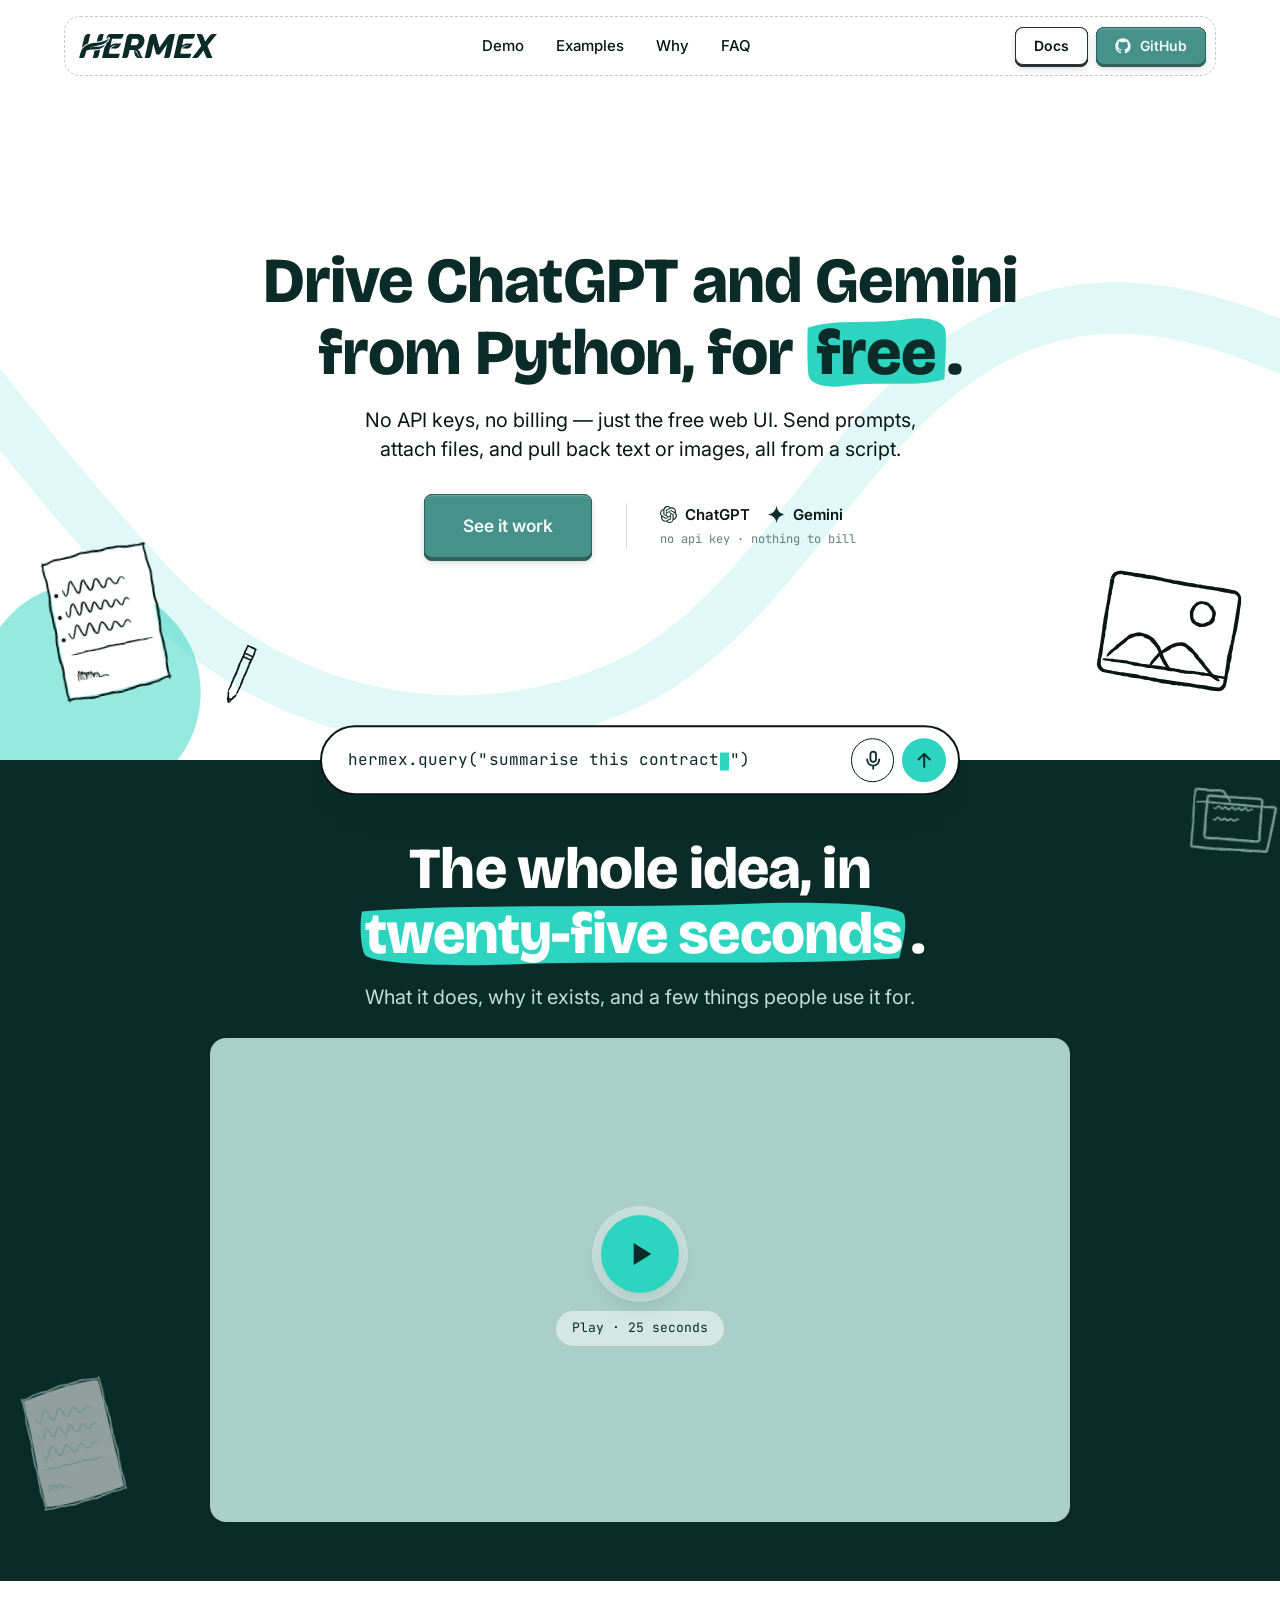
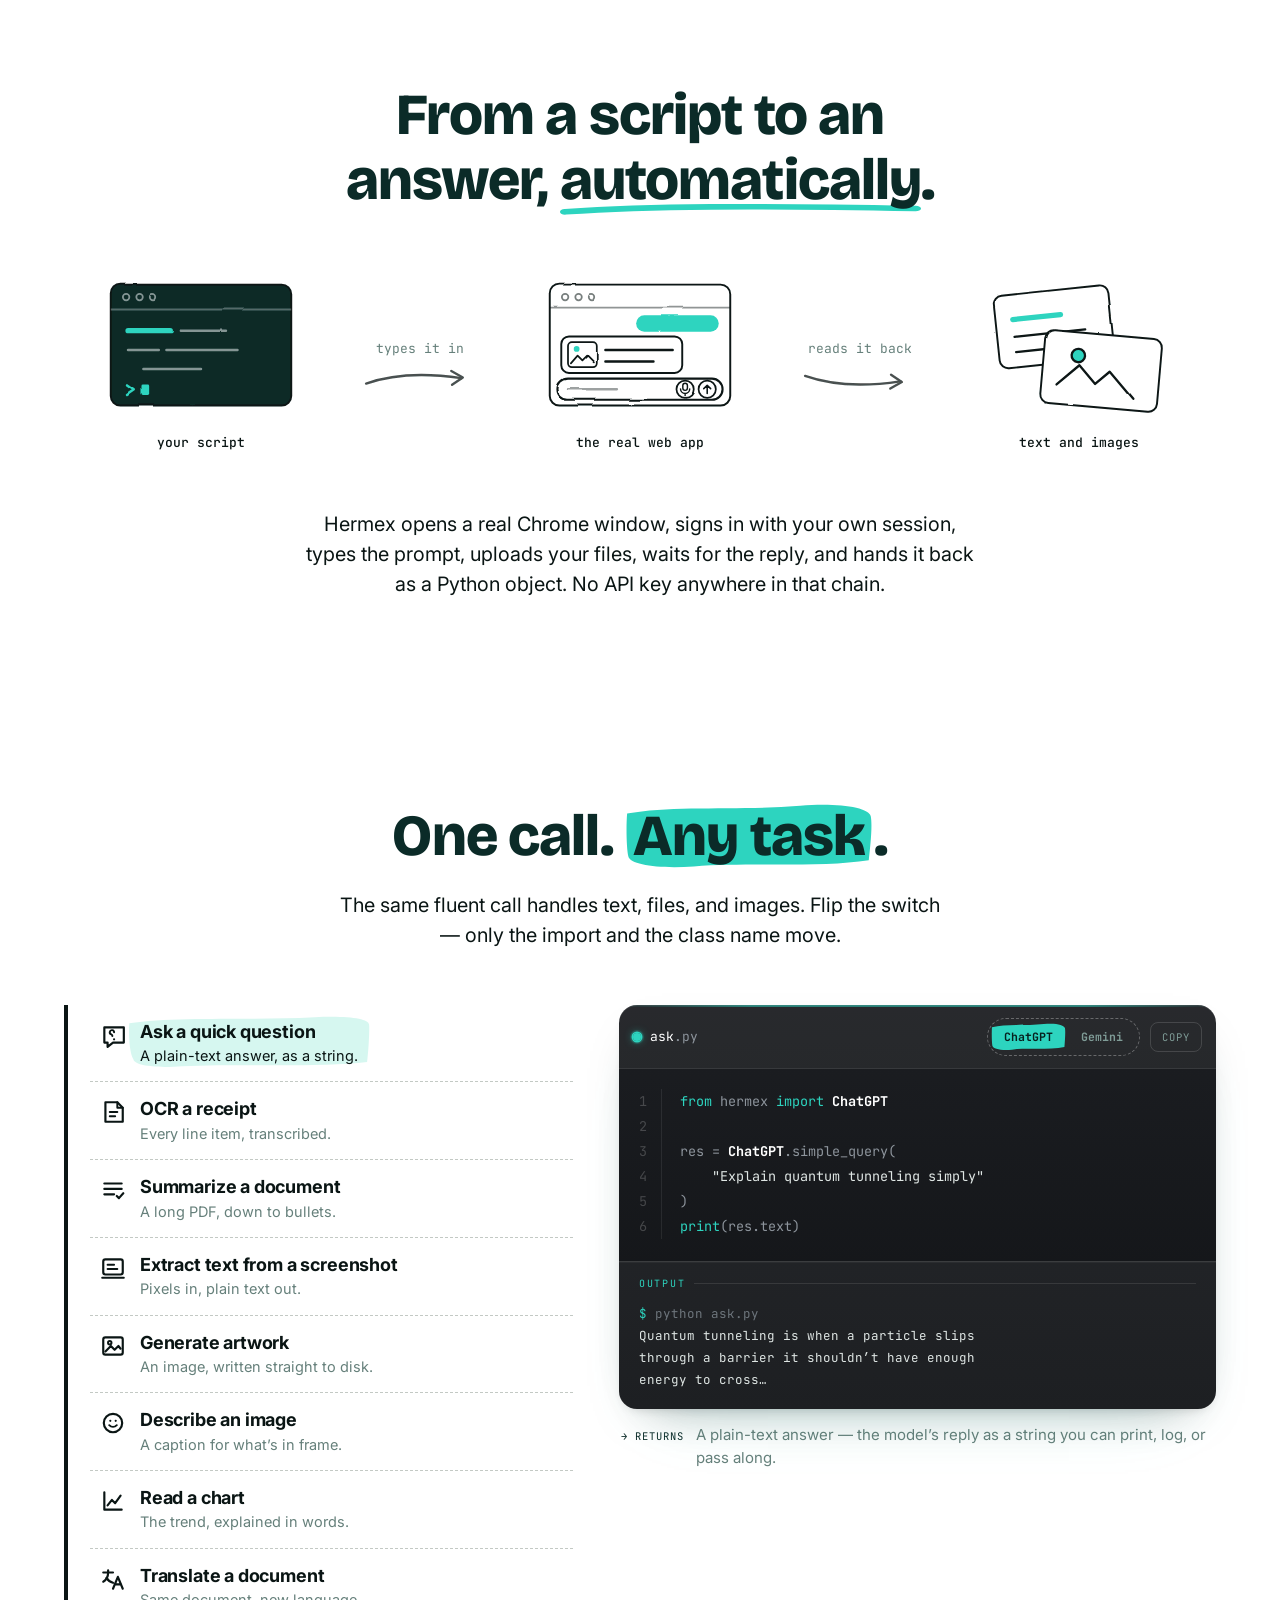
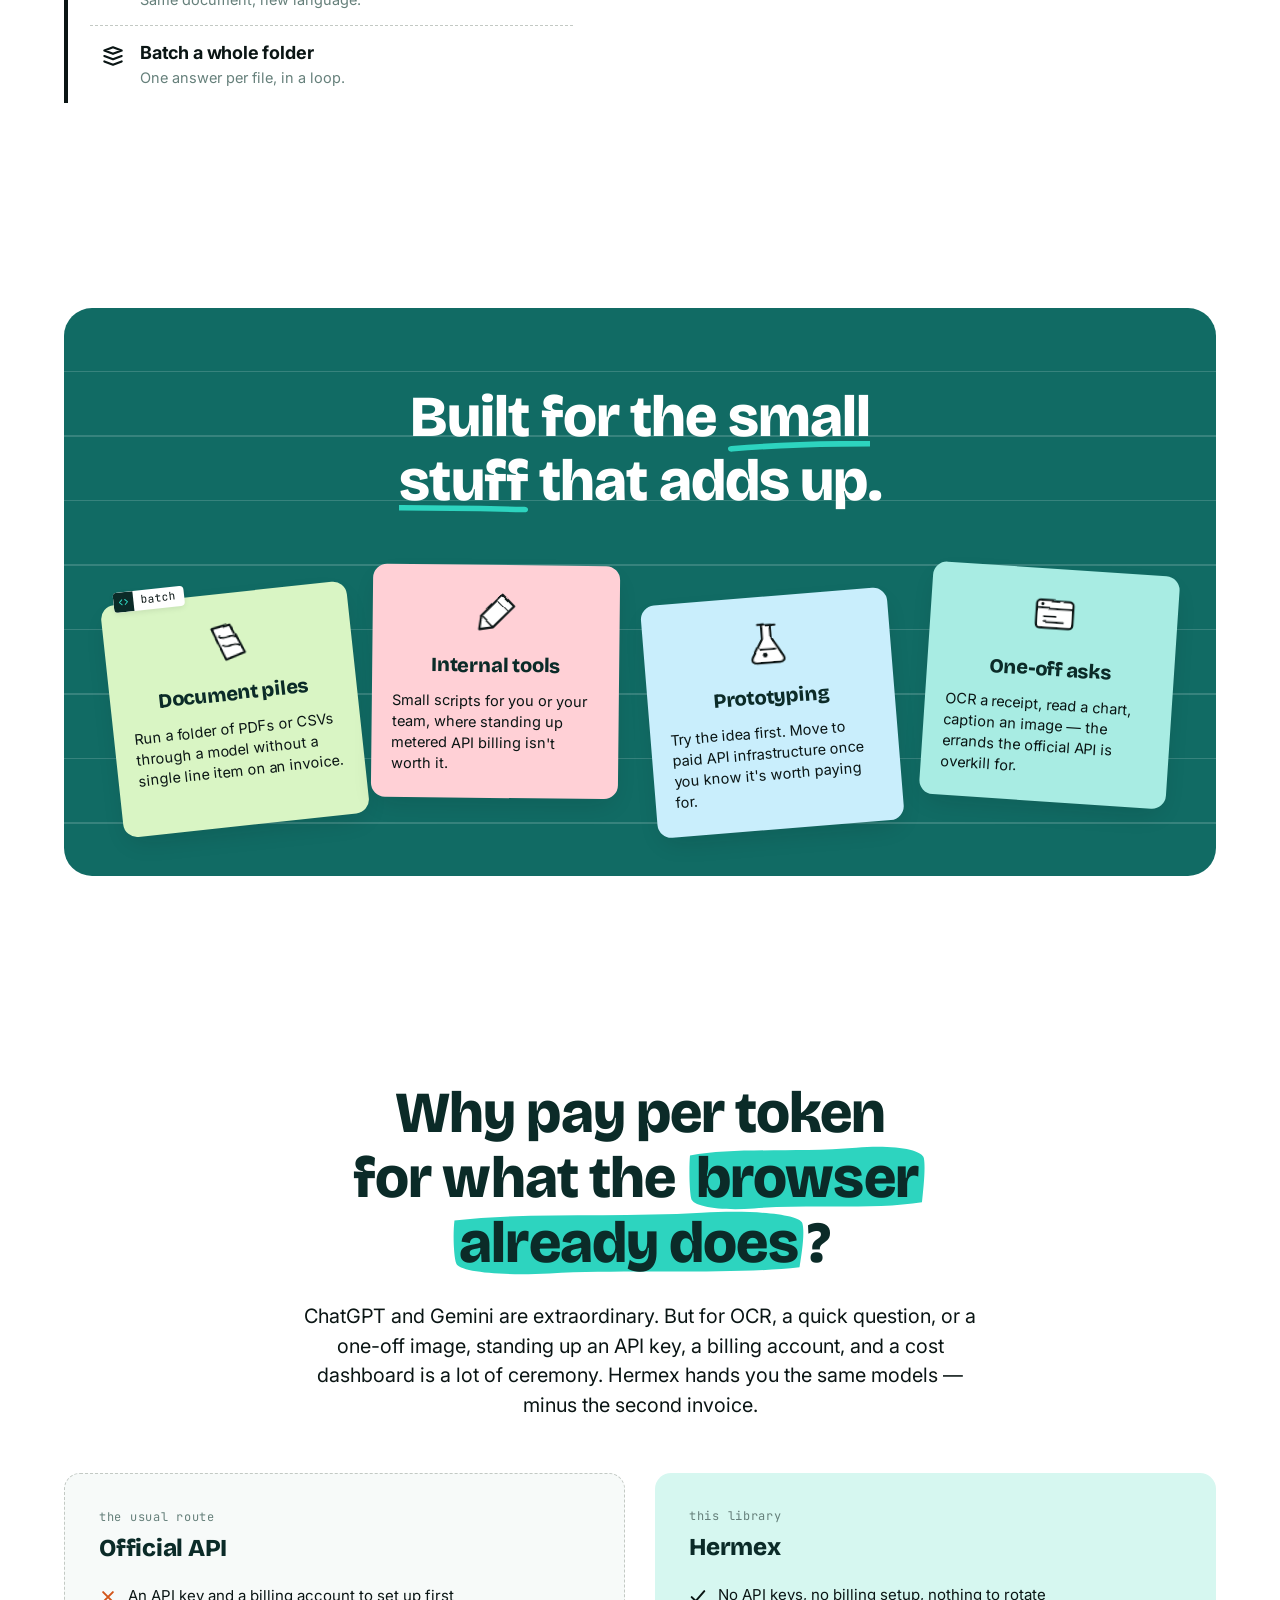
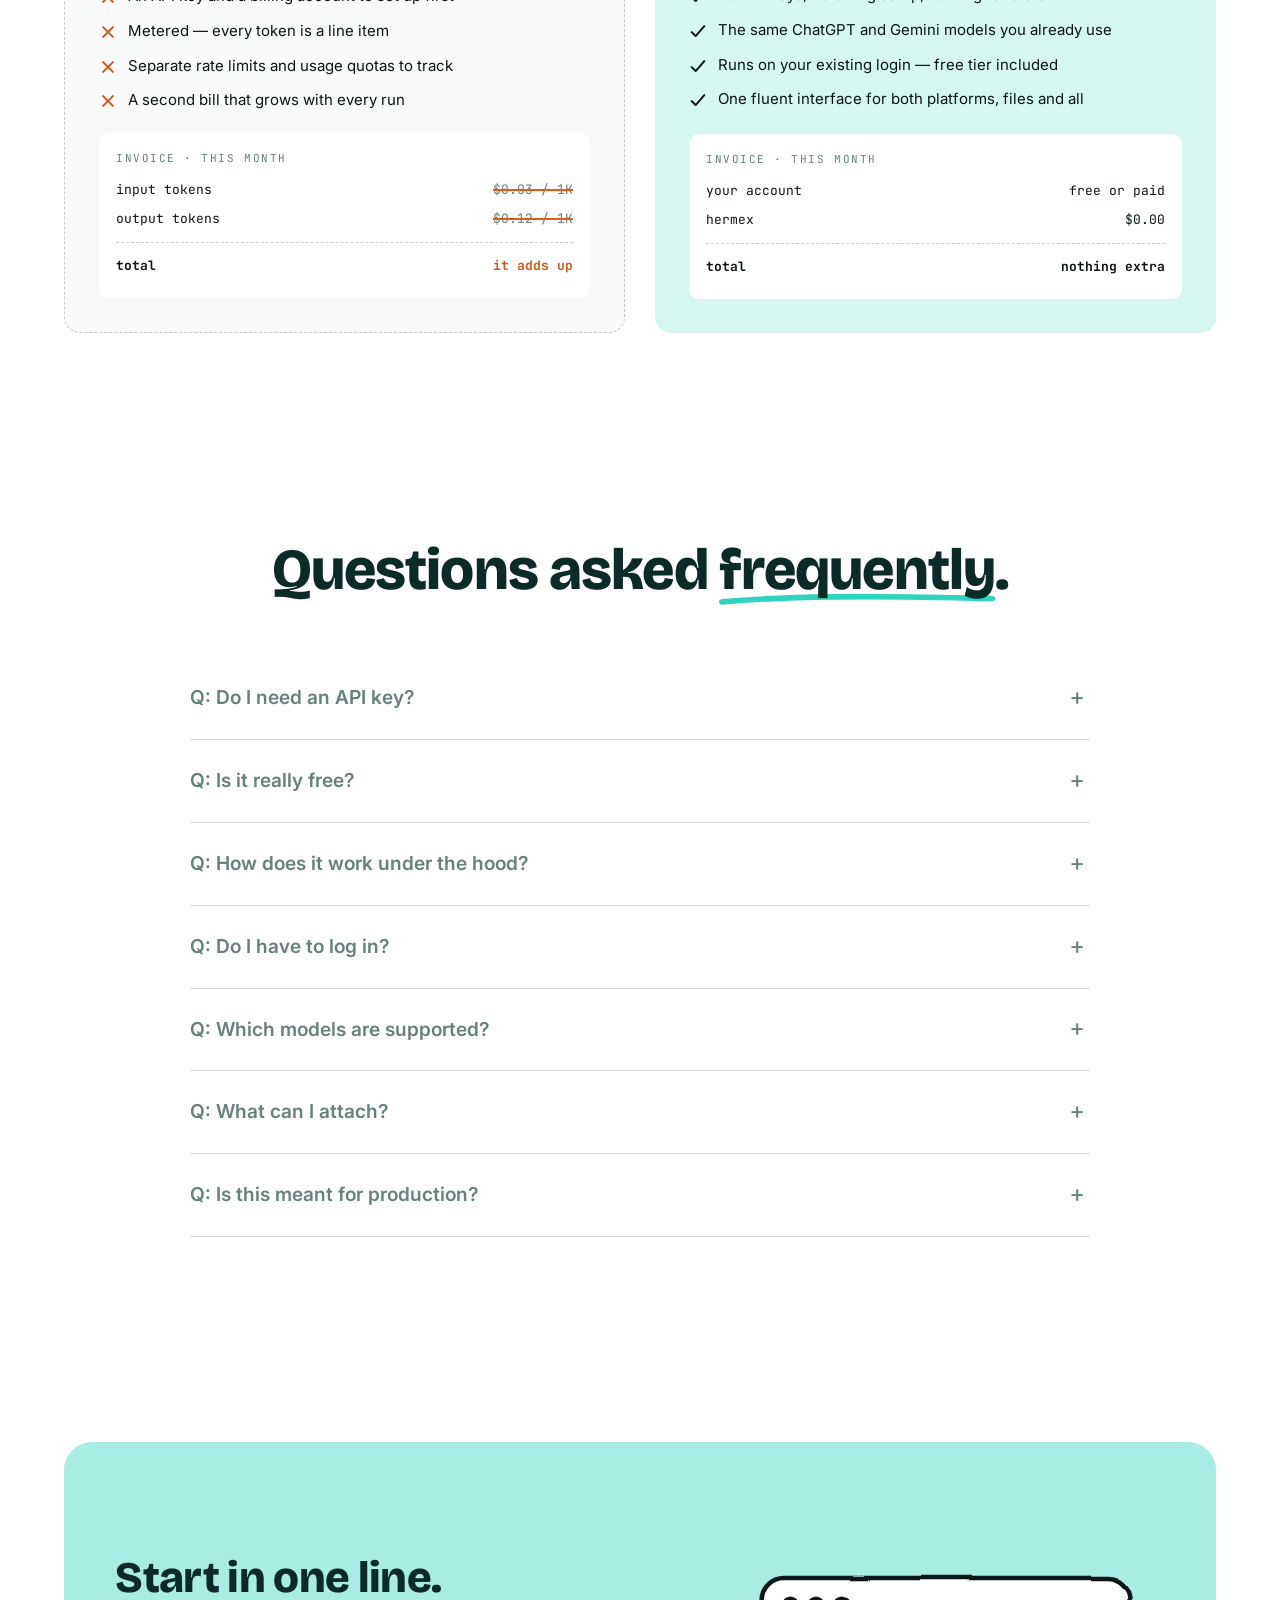
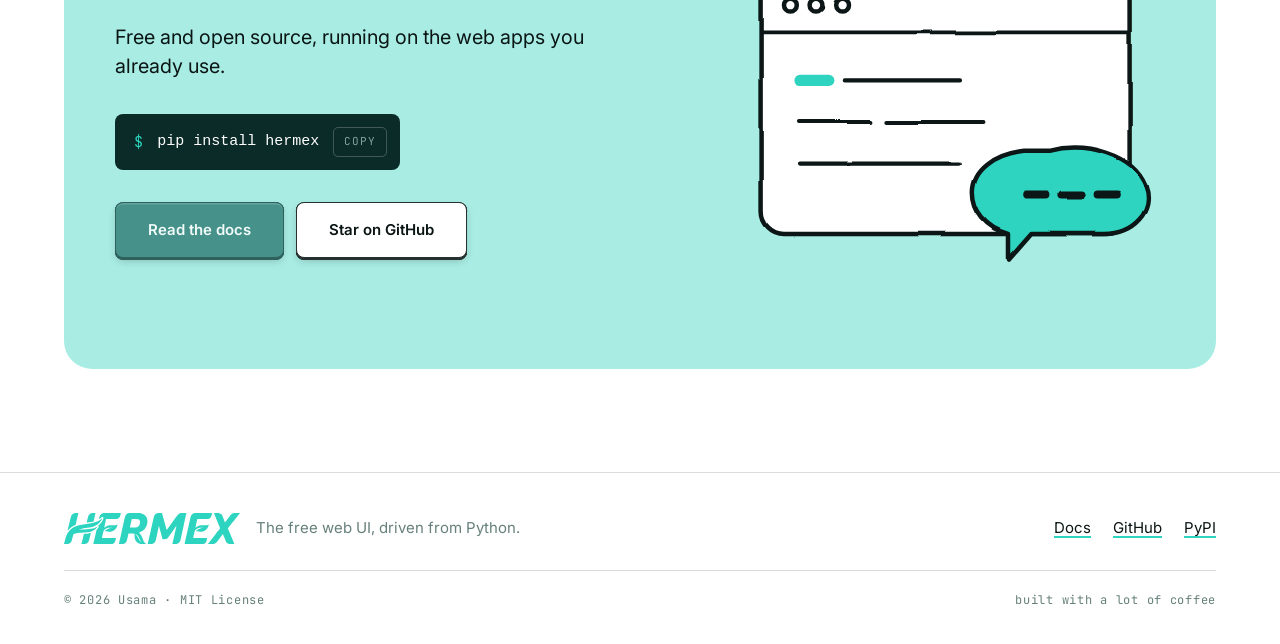
==== commit f0c8f3a6: "added seo and social card in landing page" ====
--- a/docs/content/index.html
+++ b/docs/content/index.html
@@ -1,4 +1,4 @@
-<!doctype html><html lang="en"><head><meta charset="utf-8"><meta name="viewport" content="width=device-width,initial-scale=1"><title>Hermex — Drive ChatGPT and Gemini from Python, for free</title><meta name="description" content="Hermex is a small open-source Python library that drives the ChatGPT and Gemini web apps from code. No API keys, no billing — just the free web UI you already use."><link rel="canonical" href="https://hermex.usama.ai/"><meta property="og:type" content="website"><meta property="og:title" content="Hermex — Drive ChatGPT and Gemini from Python, for free"><meta property="og:description" content="Send prompts, attach files, pull back text and images — from a script. No API keys, no billing, just the free web UI."><meta property="og:image" content="HERMEX_OG_IMAGE"><meta name="twitter:card" content="summary_large_image"><meta name="theme-color" content="#ffffff"><script type="application/ld+json">{
+<!doctype html><html lang="en"><head><meta charset="utf-8"><meta name="viewport" content="width=device-width,initial-scale=1"><title>Hermex — Drive ChatGPT and Gemini from Python, for free</title><meta name="description" content="Hermex is a small open-source Python library that drives the ChatGPT and Gemini web apps from code. No API keys, no billing — just the free web UI you already use."><link rel="canonical" href="https://hermex.usama.ai/"><meta name="robots" content="index, follow, max-image-preview:large, max-snippet:-1, max-video-preview:-1"><meta property="og:type" content="website"><meta property="og:site_name" content="Hermex"><meta property="og:url" content="https://hermex.usama.ai/"><meta property="og:title" content="Hermex — Drive ChatGPT and Gemini from Python, for free"><meta property="og:description" content="Send prompts, attach files, pull back text and images — from a script. No API keys, no billing, just the free web UI."><meta property="og:image" content="https://hermex.usama.ai/docs/assets/og.png"><meta property="og:image:width" content="1200"><meta property="og:image:height" content="630"><meta property="og:image:alt" content="Hermex — drive ChatGPT and Gemini from Python, for free. A code composer reading hermex.query(&quot;Summarise this PDF&quot;)."><meta name="twitter:card" content="summary_large_image"><meta name="theme-color" content="#ffffff"><script type="application/ld+json">{
   "@context": "https://schema.org",
   "@type": ["SoftwareApplication", "SoftwareSourceCode"],
   "name": "Hermex",
@@ -30,8 +30,17 @@
     "@type": "Offer",
     "price": "0",
     "priceCurrency": "USD"
+  },
+  "subjectOf": {
+    "@type": "VideoObject",
+    "name": "Hermex in twenty-five seconds",
+    "description": "What Hermex does, why it exists, and a few things people use it for — driving the ChatGPT and Gemini web apps from a Python script, with no API key.",
+    "thumbnailUrl": "https://hermex.usama.ai/docs/assets/demo_thumbnail.png",
+    "contentUrl": "https://hermex.usama.ai/docs/assets/demo.mp4",
+    "uploadDate": "2026-05-28",
+    "duration": "PT25S"
   }
-}</script><link rel="icon" href="data:image/svg+xml,<svg xmlns='http://www.w3.org/2000/svg' viewBox='266 571 486 395.5'><g fill='%233DC5B6'><g transform='translate(0 1536) scale(0.04 -0.04)'><path d=%22M10138 24109 c-28 -5 -112 -22 -188 -37 -220 -44 -510 -209 -699 -398 -230 -229 -354 -475 -464 -917 -99 -399 -726 -3048 -986 -4169 -13 -54 -20 -102 -16 -107 5 -4 70 69 146 162 161 199 544 578 754 747 272 219 699 488 1065 670 199 99 409 199 467 222 57 23 110 61 117 86 7 24 161 675 341 1445 181 770 379 1599 439 1842 61 244 111 449 111 456 0 16 -1010 14 -1087 -2z%22/><path d=%22M15535 24100 c-283 -41 -576 -185 -781 -383 -144 -139 -296 -363 -372 -551 -56 -137 -507 -1965 -507 -2054 0 -20 11 -37 24 -37 79 0 870 111 1174 164 353 63 832 170 941 212 38 14 60 50 72 116 10 53 96 427 192 833 223 942 397 1695 397 1712 0 20 -993 10 -1140 -12z%22/><path d=%22M18600 22307 c-635 -631 -1969 -1201 -3437 -1468 -362 -66 -1314 -207 -1863 -277 -515 -65 -1452 -230 -1845 -325 -202 -48 -474 -123 -605 -165 -1134 -366 -2065 -996 -2748 -1861 -198 -250 -479 -722 -616 -1034 -150 -342 -249 -664 -533 -1739 -139 -523 -263 -990 -277 -1038 -14 -48 -26 -101 -26 -119 0 -48 1079 -42 1313 7 273 57 511 188 723 397 149 147 206 227 297 417 96 199 151 386 353 1196 131 528 257 988 279 1021 50 78 326 205 648 301 537 160 968 218 1875 254 1147 47 1695 75 1912 101 477 56 987 168 1330 291 229 81 680 310 889 450 255 171 551 433 705 625 146 181 339 479 322 496 -5 6 -66 -28 -134 -73 -324 -217 -862 -434 -1399 -566 -738 -181 -1291 -240 -2563 -272 -927 -24 -1216 -44 -1672 -116 -129 -21 -238 -33 -243 -28 -14 13 603 206 894 279 420 106 957 209 1837 350 1090 175 1481 263 2009 451 437 155 978 439 1375 720 262 187 715 640 904 906 174 246 375 622 445 834 30 87 50 162 46 165 -4 3 -92 -78 -195 -180z%22/><path d=%22M15031 17749 c-75 -30 -664 -140 -931 -174 -117 -15 -414 -41 -661 -57 l-448 -30 -23 -88 c-13 -48 -128 -521 -256 -1050 -129 -529 -302 -1212 -385 -1517 -84 -305 -152 -562 -152 -571 0 -9 290 -12 644 -7 623 9 649 11 828 76 229 82 407 199 590 386 210 216 315 449 462 1033 121 478 476 1977 476 2009 0 22 -77 17 -144 -10z%22/></g></g></svg>"><script async src="https://www.googletagmanager.com/gtag/js?id=G-SLP99EGEE2"></script><script>function gtag(){dataLayer.push(arguments)}window.dataLayer=window.dataLayer||[],gtag("js",new Date);var local="file:"===location.protocol||/^(localhost|127\.0\.0\.1|0\.0\.0\.0|\[?::1\]?)$/.test(location.hostname);local||gtag("config","G-SLP99EGEE2")</script><link rel="preconnect" href="https://fonts.googleapis.com"><link rel="preconnect" href="https://fonts.gstatic.com" crossorigin><link href="https://fonts.googleapis.com/css2?family=Bricolage+Grotesque:opsz,wght@12..96,800&family=Inter:wght@400;500;600;700&family=JetBrains+Mono:wght@400;500;700&display=swap" rel="stylesheet"><style>:root{--paper:#ffffff;--paper-soft:#f7faf9;--ink:#0b2b28;--text:#0a1514;--muted:#66807b;--teal:#2dd4bf;--teal-wash:#d6f7f0;--teal-deep:#116b64;--teal-band:#0b2b28;--action:#46918a;--action-text:#f0fbf9;--note-mint:#d9f5c4;--note-blush:#ffd0d6;--note-sky:#c9eefc;--note-teal:#a8ece3;--code-bg:#0b2b28;--code-dim:#7fa39e;--code-kw:#2dd4bf;--code-id:#cdf3ec;--code-lit:#ffffff;--line:#d9ddd8;--line-ink:#0a1514;--font-display:'Bricolage Grotesque','Archivo Black',ui-sans-serif,system-ui,sans-serif;--font-ui:'Inter',ui-sans-serif,system-ui,-apple-system,'Segoe UI',sans-serif;--font-mono:'JetBrains Mono',ui-monospace,SFMono-Regular,Menlo,Consolas,monospace;--t-hero:clamp(36px, 5.2vw, 64px);--t-section:clamp(32px, 4.6vw, 58px);--t-panel:clamp(28px, 3.4vw, 44px);--t-card:clamp(21px, 1.9vw, 26px);--t-lead:clamp(17px, 1.55vw, 22px);--t-body:17px;--t-small:15px;--t-micro:12px;--page:1240px;--pad:clamp(20px, 4vw, 44px);--section:clamp(72px, 8vw, 128px);--r-btn:8px;--r-card:16px;--r-note:14px;--r-nav:16px;--r-big:28px;--shadow-note:rgba(10,21,20,.16) 0 10px 26px -8px;--shadow-lift:rgba(10,21,20,.10) 0 2px 6px -1px}*,::after,::before{box-sizing:border-box}*{margin:0}html{-webkit-text-size-adjust:100%;scroll-behavior:smooth}@media (prefers-reduced-motion:reduce){html{scroll-behavior:auto}}body{background:var(--paper);color:var(--text);font:400 var(--t-body)/1.6 var(--font-ui);-webkit-font-smoothing:antialiased;overflow-x:hidden}img,svg,video{display:block;max-width:100%}button{font:inherit;color:inherit;background:0 0;border:0;cursor:pointer}a{color:inherit;text-decoration-color:var(--teal);text-decoration-thickness:2px;text-underline-offset:3px}:focus-visible{outline:2px solid var(--ink);outline-offset:3px;border-radius:4px}::selection{background:var(--teal);color:var(--ink)}.skip{position:absolute;left:50%;top:8px;transform:translate(-50%,-200%);z-index:100;background:var(--ink);color:#fff;padding:10px 18px;border-radius:var(--r-btn);font-size:var(--t-small)}.skip:focus{transform:translate(-50%,0)}.wrap{width:100%;max-width:var(--page);margin-inline:auto;padding-inline:var(--pad)}section{padding-block:var(--section);position:relative}section[id]{scroll-margin-top:100px}.center{text-align:center}.sr{position:absolute;width:1px;height:1px;overflow:hidden;clip-path:inset(50%);white-space:nowrap}.display{font-family:var(--font-display);font-weight:800;color:var(--ink);line-height:1.12;letter-spacing:-.015em;text-wrap:balance}.t-hero{font-size:var(--t-hero)}.t-section{font-size:var(--t-section)}.t-panel{font-size:var(--t-panel)}.t-card{font-size:var(--t-card);line-height:1.15;letter-spacing:-.01em}.lead{font-size:var(--t-lead);line-height:1.5;color:var(--text);max-width:46ch}.lead.center{margin-inline:auto}.muted{color:var(--muted)}.mono-label{font-family:var(--font-mono);font-size:var(--t-micro);letter-spacing:.06em;color:var(--muted)}:root{--mark-blob:url("data:image/svg+xml,%3Csvg xmlns='http://www.w3.org/2000/svg' viewBox='0 0 200 62' preserveAspectRatio='none'%3E%3Cpath d='M2.5 11C40 3.4 92 8.6 141 4.2c30-2.7 55 1.4 56.4 9.1 1.5 8.4-.4 27-1.6 38.5-38 6.6-96 1.6-140 5.3-27 2.3-51-1.4-52.3-8.6C2 41.6 1.6 22 2.5 11Z' fill='%232dd4bf'/%3E%3C/svg%3E");--wash-blob:url("data:image/svg+xml,%3Csvg xmlns='http://www.w3.org/2000/svg' viewBox='0 0 300 90' preserveAspectRatio='none'%3E%3Cpath d='M4 14C60 3 150 10 230 5c40-2.6 66 2 66.5 11 .6 12-1 42-2.5 56-56 9-160 2-236 7-24 1.6-48-2-49-11C4 58 3 28 4 14Z' fill='%23000'/%3E%3C/svg%3E")}.mark{background-image:var(--mark-blob);background-size:100% 100%;background-repeat:no-repeat;padding:0 .16em .02em;-webkit-box-decoration-break:clone;box-decoration-break:clone}.mark-soft{background-image:url("data:image/svg+xml,%3Csvg xmlns='http://www.w3.org/2000/svg' viewBox='0 0 200 62' preserveAspectRatio='none'%3E%3Cpath d='M2.5 11C40 3.4 92 8.6 141 4.2c30-2.7 55 1.4 56.4 9.1 1.5 8.4-.4 27-1.6 38.5-38 6.6-96 1.6-140 5.3-27 2.3-51-1.4-52.3-8.6C2 41.6 1.6 22 2.5 11Z' fill='%23bdf0e7'/%3E%3C/svg%3E");background-size:100% 100%;background-repeat:no-repeat;-webkit-box-decoration-break:clone;box-decoration-break:clone}.swoosh{background-image:url("data:image/svg+xml,%3Csvg xmlns='http://www.w3.org/2000/svg' viewBox='0 0 200 14' preserveAspectRatio='none'%3E%3Cpath d='M3 9.5c46-6 104-7 194-3.5' stroke='%232dd4bf' stroke-width='6' fill='none' stroke-linecap='round'/%3E%3C/svg%3E");background-size:100% .22em;background-position:0 92%;background-repeat:no-repeat;padding-bottom:.1em}.on-dark .mark{filter:none}.tag{display:inline-flex;align-items:flex-start;gap:0;text-align:left}.tag i{display:grid;place-items:center;width:26px;height:26px;background:var(--ink);border-radius:6px;color:var(--teal);flex:none}.tag span{font-family:var(--font-mono);font-size:13px;color:var(--text);background:var(--teal-wash);padding:5px 12px;margin-left:6px;border-radius:3px}.tag.on-dark span{background:rgba(45,212,191,.24);color:#eafaf7}.tag.on-dark i{background:var(--teal);color:var(--ink)}.btn{--tx:0;--ty:0;--tilt:0deg;--rest:2px;--depth:0px;--dh:6px;--cast:0px;--k:1;--shade:color-mix(in srgb, var(--line-ink) 26%, transparent);--ex:calc(-1 * var(--tx) * var(--depth));--ey:calc(var(--rest) + var(--ty) * var(--depth));display:inline-flex;align-items:center;gap:9px;font-weight:600;font-size:var(--t-small);padding:15px 32px;border-radius:var(--r-btn);border:1.5px solid var(--wall);text-decoration:none;white-space:nowrap;transform:perspective(620px) rotateX(calc(var(--ty) * var(--tilt))) rotateY(calc(var(--tx) * var(--tilt))) scale(var(--k));box-shadow:inset 0 1.5px 0 0 var(--sheen,transparent),calc(var(--ex) * .1) calc(var(--ey) * .1) 0 0 var(--wall),calc(var(--ex) * .2) calc(var(--ey) * .2) 0 0 var(--wall),calc(var(--ex) * .3) calc(var(--ey) * .3) 0 0 var(--wall),calc(var(--ex) * .4) calc(var(--ey) * .4) 0 0 var(--wall),calc(var(--ex) * .5) calc(var(--ey) * .5) 0 0 var(--wall),calc(var(--ex) * .6) calc(var(--ey) * .6) 0 0 var(--wall),calc(var(--ex) * .7) calc(var(--ey) * .7) 0 0 var(--wall),calc(var(--ex) * .8) calc(var(--ey) * .8) 0 0 var(--wall),calc(var(--ex) * .9) calc(var(--ey) * .9) 0 0 var(--wall),var(--ex) var(--ey) 0 0 var(--wall),0 calc(var(--ey) + 2px + var(--cast)) calc(9px + var(--cast) * 1.7) calc(-2px) var(--shade);transition:transform .1s ease-out,box-shadow .1s ease-out}.btn:hover{--tilt:15deg;--depth:var(--dh);--k:1.035;--cast:7px}.btn:active{--depth:calc(var(--dh) * .35);--rest:1px;--k:1.005;--cast:0px}.btn.settling{transition:transform .28s ease-out,box-shadow .28s ease-out}.btn-primary{background:var(--action);color:var(--action-text);--wall:color-mix(in srgb, var(--action) 62%, var(--line-ink));--sheen:rgb(255 255 255 / .17)}.btn-outline{background:var(--paper);color:var(--text);--wall:color-mix(in srgb, var(--paper) 12%, var(--line-ink))}.btn-ic{width:16px;height:16px;flex:none}.btn-sm{--dh:4px;--rest:2px;padding:7px 18px;font-size:14px}.btn-lg{--dh:7px;--rest:3px;padding:17px 38px;font-size:clamp(16px, 1.35vw, 19px)}@media (prefers-reduced-motion:reduce){.btn,.btn:active,.btn:hover{transform:none;--k:1}}.sk{color:var(--line-ink)}.sk svg{overflow:visible;width:100%;height:auto}.sk-fill{fill:var(--teal)}.sk-lit{stroke:var(--paper)}.nav-outer{position:sticky;top:0;z-index:60;padding-top:16px;background:linear-gradient(var(--paper) 62%,transparent);transition:transform .32s cubic-bezier(.4, 0, .2, 1)}.nav-outer.nav-away{transform:translateY(calc(-100% - 12px))}@media (prefers-reduced-motion:reduce){.nav-outer{transition:none}}.nav{display:flex;align-items:center;gap:16px;border:1.5px dashed #c3c9c4;border-radius:var(--r-nav);background:var(--paper);padding:9px 9px 9px 14px}.nav-links{display:flex;gap:6px;margin-inline:auto;position:relative}.nav-links a{position:relative;z-index:1;font-size:var(--t-small);font-weight:500;text-decoration:none;color:var(--text);padding:8px 13px}.nav-mark{position:absolute;top:3px;bottom:3px;left:0;width:var(--w,0);transform:translateX(var(--x,0));background:var(--teal-wash);-webkit-mask-image:var(--mark-blob);mask-image:var(--mark-blob);-webkit-mask-size:100% 100%;mask-size:100% 100%;-webkit-mask-repeat:no-repeat;mask-repeat:no-repeat;opacity:0;pointer-events:none;transition:transform .26s cubic-bezier(.4, 0, .2, 1),width .26s cubic-bezier(.4, 0, .2, 1)}.nav-mark.on{opacity:1}@media (prefers-reduced-motion:reduce){.nav-mark{transition:none}}.nav-actions{display:flex;gap:8px;align-items:center}.logo{display:flex;align-items:center;gap:7px;text-decoration:none;flex:none}.wordmark{width:clamp(112px,12vw,138px);height:auto;color:var(--ink);display:block}@media (max-width:800px){.nav-links{display:none}.nav-actions{margin-left:auto}}@media (max-width:1000px){.nav-links a{padding:8px 10px}}@media (max-width:470px){.nav{gap:10px;padding:8px 8px 8px 12px}.nav-actions{gap:6px}.wordmark{width:clamp(96px,28vw,112px)}.nav-actions .btn-sm{padding:7px 12px;font-size:13px}.nav-actions .btn-ic{display:none}}.hero{padding-top:clamp(22px,3vw,44px);padding-bottom:0;overflow:hidden}.hero-inner{position:relative;z-index:2}.hero h1{margin-top:20px;max-width:22ch;margin-inline:auto}.hero-sub{margin:18px auto 0;max-width:46ch;font-size:var(--t-lead);line-height:1.45}.hero-cta{margin-top:30px;display:flex;align-items:center;justify-content:center;gap:clamp(18px,2.6vw,34px);flex-wrap:wrap}.works{display:flex;flex-direction:column;align-items:flex-start;gap:3px;text-align:left;padding-left:clamp(18px,2.6vw,34px);border-left:1.5px solid var(--line)}.works-row{display:flex;align-items:center;gap:18px;flex-wrap:wrap}.works-item{display:flex;align-items:center;gap:8px;font-size:var(--t-small);font-weight:600}.works-item svg{width:17px;height:17px;flex:none;color:var(--ink)}.works-note{font-family:var(--font-mono);font-size:var(--t-micro);color:var(--muted)}@media (max-width:720px){.hero-cta{flex-direction:column;gap:18px}.works{align-items:center;text-align:center;padding-left:0;border-left:0}.hero-scene{margin-top:24px}}@media (max-width:560px){:root{--t-hero:clamp(29px, 8vw, 36px);--t-lead:clamp(16px, 4.2vw, 17px)}.hero h1{margin-top:14px}.hero-sub{margin-top:16px}.hero-cta{margin-top:26px}}@media (min-width:900px) and (min-height:640px){.hero{min-height:min(76vh,780px);display:flex;flex-direction:column}.hero-inner,.hero-scene{margin-top:auto}}.hero-scene{position:relative;height:clamp(146px,15.5vw,208px);margin-top:4px}.hero-pen,.hero-pic,.paper-a{position:absolute;z-index:2}.paper-a{left:1%;bottom:40px;width:clamp(96px,10.5vw,142px);transform:translate(var(--fx,0),var(--fy,0)) rotate(calc(-13deg + var(--fr,0deg)))}.hero-pic{right:2%;bottom:54px;width:clamp(104px,11.5vw,158px);transform:translate(var(--fx,0),var(--fy,0)) rotate(calc(9deg + var(--fr,0deg)))}.hero-pen{left:15.5%;bottom:34px;width:clamp(52px,5.4vw,74px);transform:translate(var(--fx,0),var(--fy,0)) rotate(calc(-22deg + var(--fr,0deg)))}@media (max-width:760px){.hero-pen{display:none}}@media (max-width:560px){.paper-a{display:none}.hero-pic{right:-12px;bottom:18px;width:clamp(120px,34vw,148px)}.hero-scene{height:128px;margin-top:4px}}.hero-blob{position:absolute;left:-4%;bottom:-46px;width:clamp(168px,22vw,322px);z-index:1;color:var(--teal);opacity:.5}@media (max-width:760px){.hero-blob{display:none}}.hero-bg{position:absolute;inset:-40px -3% 0;z-index:0;pointer-events:none;color:var(--teal);overflow:hidden}.hero-bg svg{width:100%;height:100%;display:block}@media (max-width:700px){.hero-bg{inset:40px -18% 0;opacity:.8}}.composer-rail{position:relative;height:0;z-index:6}.composer{position:absolute;left:50%;top:0;transform:translate(-50%,-50%);width:min(92%,640px);display:flex;align-items:center;gap:12px;padding:11px 12px 11px 26px;border:2px solid var(--line-ink);border-radius:999px;background:var(--paper);box-shadow:rgba(11,43,40,.1) 0 22px 44px -20px,rgba(11,43,40,.07) 0 6px 14px -8px}.composer-line{flex:1;min-width:0;display:flex;align-items:center;gap:1px;overflow:hidden;font-family:var(--font-mono);font-size:clamp(11px, 1.42vw, 16px);color:var(--ink);white-space:nowrap}.composer-line .caret{width:.55em;height:1.15em;background:var(--teal);flex:none;transform:translateY(.08em)}@media (prefers-reduced-motion:no-preference){.composer-line .caret{animation:blink 1.05s steps(1,end) infinite}}@keyframes blink{0%,55%{opacity:1}100%,56%{opacity:0}}.composer-btns{display:flex;gap:8px;flex:none}.cbtn{width:clamp(34px,3.4vw,46px);aspect-ratio:1;display:grid;place-items:center;border:1.8px solid var(--line-ink);border-radius:50%;color:var(--ink)}.cbtn svg{width:54%;height:54%}.cbtn-send{background:var(--teal);border-color:var(--teal)}@media (max-width:620px){.composer{width:94%;padding-left:18px;gap:8px}}.ob{position:absolute;z-index:1;pointer-events:none;color:var(--line-ink)}.ob svg{display:block;width:100%;height:auto;overflow:visible}.ob{--gut:max(6px, calc(50% - 700px))}.ob-demo{top:40px;right:max(10px,calc(50% - 690px));width:clamp(70px,7.6vw,108px);color:#bfe6df;opacity:.6;transform:translate(var(--fx,0),var(--fy,0)) rotate(calc(9deg + var(--fr,0deg)))}.ob-demo2{bottom:96px;left:max(10px,calc(50% - 700px));width:clamp(78px,8.4vw,120px);color:#bfe6df;opacity:.55;transform:translate(var(--fx,0),var(--fy,0)) rotate(calc(-11deg + var(--fr,0deg)))}@media (max-width:1180px){.ob-demo2{display:none}}.ob-how{top:96px;left:var(--gut);width:clamp(64px,6.6vw,96px);transform:translate(var(--fx,0),var(--fy,0)) rotate(calc(-12deg + var(--fr,0deg)))}.ob-ex{top:88px;right:var(--gut);width:clamp(58px,6.2vw,88px);transform:translate(var(--fx,0),var(--fy,0)) rotate(calc(8deg + var(--fr,0deg)))}.ob-faq{top:104px;left:var(--gut);width:clamp(58px,6.4vw,90px);transform:translate(var(--fx,0),var(--fy,0)) rotate(calc(-9deg + var(--fr,0deg)))}@media (max-width:1399px){.ob-ex,.ob-faq,.ob-how{display:none}}@media (max-width:760px){.ob-demo{display:none}}.band-dark{background:var(--teal-band);color:#eafaf7;overflow-x:clip;padding-block:clamp(64px,6vw,92px) clamp(44px,4.6vw,68px)}.band-dark .display{color:#fff}.band-dark .lead{color:#c3ded9}.band-dark .mono-label{color:#86a8a2}.player-shell{position:relative;margin-top:26px;max-width:860px;margin-inline:auto}.player{position:relative;border-radius:var(--r-card);overflow:hidden;background:#adb49d;background:#a9cfc8}.player video{width:100%;aspect-ratio:16/9;background:#0b2b28;display:block}.player-cover{position:absolute;inset:0;width:100%;display:grid;place-content:center;justify-items:center;gap:18px;background:#a9cfc8;cursor:pointer;transition:opacity .3s ease}.player-cover[hidden]{display:none}.play{width:78px;height:78px;border-radius:50%;background:var(--teal);display:grid;place-items:center;position:relative;transition:transform .2s cubic-bezier(.3, 1.4, .5, 1),box-shadow .2s ease;box-shadow:0 0 0 9px rgba(255,255,255,.34),rgba(11,43,40,.3) 0 10px 26px -6px}.play::after{content:"";position:absolute;inset:-22px;border-radius:50%;border:1.5px solid rgba(11,43,40,.3);opacity:0;transform:scale(.9);transition:opacity .24s ease,transform .24s ease}.player-cover:focus-visible .play,.player-cover:hover .play{transform:scale(1.06)}.player-cover:hover .play::after{opacity:1;transform:scale(1)}.play svg{transform:translateX(2px)}.play-label{font-family:var(--font-mono);font-size:13px;color:#0b2b28;background:rgba(255,255,255,.5);padding:7px 16px;border-radius:999px}@media (max-width:620px){.player-cover{gap:clamp(9px,2.6vw,14px)}.play{width:clamp(48px,13.5vw,66px);height:clamp(48px,13.5vw,66px);box-shadow:0 0 0 clamp(5px,1.5vw,7px) rgba(255,255,255,.34),rgba(11,43,40,.3) 0 8px 20px -6px}.play svg{width:clamp(15px,4.2vw,20px);height:auto}.play::after{inset:clamp(-16px,-4vw,-12px)}.play-label{font-size:clamp(10px, 2.9vw, 12px);padding:5px 12px}}.player{position:relative;z-index:1}.flow{margin-top:62px;display:grid;align-items:center;grid-template-columns:1fr auto 1fr auto 1fr;gap:clamp(10px,2vw,28px)}.flow-step{display:grid;place-items:center;gap:14px}.flow-step .sk{width:clamp(120px,15vw,210px)}.flow-arrow{display:grid;justify-items:center;gap:10px;min-width:90px}.flow-cap{font-family:var(--font-mono);font-size:13px;font-weight:500;color:var(--text);white-space:nowrap}.flow-arrow span{font-family:var(--font-mono);font-size:13px;color:var(--muted);white-space:nowrap}.flow-arrow svg{color:var(--line-ink);opacity:.75;overflow:visible}.flow-arrow .arrow-long{width:clamp(60px,9vw,150px)}.flow-arrow .arrow-curve{width:54px;display:none}.arrow-wrap{display:grid;place-items:center}#how .lead{margin-top:56px}@media (max-width:840px){#how{padding-block:32px}#how .lead{margin-top:32px}.flow{--row-gap:54px;grid-template-columns:1fr 1fr;grid-template-rows:repeat(4,auto);column-gap:clamp(30px,12vw,52px);row-gap:var(--row-gap);max-width:430px;margin:32px auto 0}.flow>:first-child{grid-area:1/1/3/2}.flow>:nth-child(3){grid-area:2/2/4/3}.flow>:nth-child(5){grid-area:3/1/5/2}.flow>:nth-child(2){grid-area:1/2/3/3;align-self:start;margin-top:22px}.flow>:nth-child(4){grid-area:3/2/5/3;align-self:end;margin-bottom:calc(var(--row-gap) - 38px)}.flow-step{grid-template-columns:1fr;gap:8px;place-items:center}.flow-step .sk{width:min(168px,100%)}.flow-arrow{justify-items:start;align-content:center;gap:2px;height:auto;min-width:0}.arrow-wrap{display:block;margin-left:-40px}.flow>:nth-child(4)>span:first-child{order:2}.flow-arrow .arrow-long{display:none}.flow-arrow .arrow-curve{display:block;width:56px}}@media (max-width:384px){#how{padding-block:26px}.flow-arrow span,.flow-cap{font-size:12px}}.ex-grid{display:grid;grid-template-columns:minmax(0,.92fr) minmax(0,1.08fr);gap:clamp(26px,3.6vw,52px);margin-top:54px;align-items:start}.ex-grid>*{min-width:0}@media (max-width:860px){.ex-grid{grid-template-columns:1fr}}.ex-list{list-style:none;padding:0 0 0 22px;border-left:4px solid var(--line-ink)}.ex-list li+li{border-top:1.5px dashed #c3c9c4}.ex-list button{display:flex;gap:14px;align-items:flex-start;width:100%;text-align:left;padding:15px 10px;border-radius:6px}.ex-list .ico{flex:none;width:26px;color:var(--line-ink);margin-top:2px}.ex-list h3{font-size:18px;font-weight:700;letter-spacing:-.01em;line-height:1.3}.ex-list p{font-size:14.5px;color:var(--muted);line-height:1.4;margin-top:3px}.ex-list .txt{position:relative;padding:6px 14px 8px;margin:-6px -14px -8px}.ex-list .txt::before{content:'';position:absolute;inset:0;background:var(--teal-wash);-webkit-mask-image:var(--wash-blob);mask-image:var(--wash-blob);-webkit-mask-size:100% 100%;mask-size:100% 100%;-webkit-mask-repeat:no-repeat;mask-repeat:no-repeat;opacity:0;transition:opacity .18s ease}.ex-list .txt>*{position:relative}.ex-list button:hover .txt::before{opacity:.5}.ex-list button[aria-selected=true] .txt::before{opacity:1}.ex-list button[aria-selected=true] p{color:var(--text)}@media (prefers-reduced-motion:reduce){.ex-list .txt::before{transition:none}}@media (max-width:860px){.ex-grid{gap:20px;margin-top:32px}.ex-list{display:flex;overflow-x:auto;overscroll-behavior-x:contain;padding:0 0 3px;border-left:0;scrollbar-width:none;border-bottom:1.5px solid var(--line)}.ex-list::-webkit-scrollbar{display:none}.ex-list[data-fade=end]{-webkit-mask-image:linear-gradient(90deg,#000 calc(100% - 44px),transparent);mask-image:linear-gradient(90deg,#000 calc(100% - 44px),transparent)}.ex-list[data-fade=start]{-webkit-mask-image:linear-gradient(90deg,transparent,#000 44px);mask-image:linear-gradient(90deg,transparent,#000 44px)}.ex-list[data-fade=both]{-webkit-mask-image:linear-gradient(90deg,transparent,#000 44px,#000 calc(100% - 44px),transparent);mask-image:linear-gradient(90deg,transparent,#000 44px,#000 calc(100% - 44px),transparent)}.ex-list li{flex:none}.ex-list li+li{border-top:0;border-left:1.5px dashed #c3c9c4}.ex-list button{padding:10px 15px 12px;gap:8px;align-items:center;white-space:nowrap}.ex-list .ico{width:18px;margin-top:0}.ex-list h3{font-size:14px}.ex-list p{display:none}.ex-list .txt{padding:5px 11px 7px;margin:-5px -11px -7px}}@media (min-width:861px){.ex-sticky{position:sticky;top:96px}}.cell{--c-def:#8d949c;--c-kw:#2dd4bf;--c-id:#ffffff;--c-str:#dfe6e4;position:relative;margin:0;overflow:hidden;border-radius:18px;background:linear-gradient(#1c1e22,#111316);font-family:var(--font-mono);box-shadow:rgba(45,212,191,.2) 0 34px 70px -42px,rgba(12,14,17,.36) 0 20px 48px -26px,rgba(12,14,17,.26) 0 5px 14px -8px,inset 0 1px 0 rgba(255,255,255,.09)}.cell::before{content:"";position:absolute;inset:0 0 auto;height:2px;background:linear-gradient(90deg,transparent,var(--teal) 22%,var(--teal) 78%,transparent);opacity:.5}.cell-head{display:flex;align-items:center;gap:10px;padding:13px 14px;background:rgba(255,255,255,.05);box-shadow:inset 0 -1px 0 rgba(255,255,255,.08)}.cell-file{display:inline-flex;align-items:center;flex:none;font-size:13px;letter-spacing:.01em}.cell-file .nm{color:var(--c-id)}.cell-file .ex{color:var(--c-def)}.cell-file .dot{position:relative;flex:none;width:8px;height:8px;margin-right:9px;border-radius:50%;background:var(--teal);box-shadow:0 0 0 3px rgba(45,212,191,.18),0 0 9px rgba(45,212,191,.75)}.cell-file .dot::after{content:"";position:absolute;inset:0;border-radius:50%;box-shadow:0 0 0 1.5px var(--teal);animation:dotPulse 3s cubic-bezier(.25,.6,.3,1) infinite}@keyframes dotPulse{0%{transform:scale(1);opacity:.65}100%,70%{transform:scale(2.8);opacity:0}}@media (prefers-reduced-motion:reduce){.cell-file .dot::after{animation:none;opacity:0}}.cell-switch{margin-left:auto;display:flex;gap:2px;padding:3px;flex:none;position:relative;border:1.5px dashed rgba(255,255,255,.3);border-radius:999px}.sw-mark{position:absolute;top:3px;bottom:3px;left:0;width:var(--w,0);transform:translateX(var(--x,0));background:var(--teal);pointer-events:none;-webkit-mask-image:var(--mark-blob);mask-image:var(--mark-blob);-webkit-mask-size:100% 100%;mask-size:100% 100%;-webkit-mask-repeat:no-repeat;mask-repeat:no-repeat;transition:transform .28s cubic-bezier(.4, 0, .2, 1),width .28s cubic-bezier(.4, 0, .2, 1)}@media (prefers-reduced-motion:reduce){.sw-mark{transition:none}}.cell-switch button{position:relative;z-index:1;font-family:var(--font-mono);font-size:11.5px;color:#7f9c97;padding:6px 14px;border-radius:999px;font-weight:700;transition:color .18s ease}.cell-switch button{padding:6px 13px}.cell-switch button[aria-pressed=true]{color:#07211f}.cell-switch button[aria-pressed=false]:hover{color:var(--c-str)}.cell-copy{flex:none;font-family:var(--font-mono);font-size:10.5px;letter-spacing:.09em;text-transform:uppercase;color:#7f9c97;border:1px solid rgba(255,255,255,.14);border-radius:8px;padding:6px 11px;transition:color .15s,border-color .15s,background-color .15s}.cell-copy:hover{color:var(--c-str);border-color:rgba(255,255,255,.3);background:rgba(255,255,255,.04)}.cell-copy[data-copied="1"]{color:var(--teal);border-color:rgba(45,212,191,.55)}.cell-code{padding:20px 20px 22px 0;overflow-x:auto;counter-reset:l;font-size:13.5px;line-height:1.85;color:var(--c-def)}.cell-code .line{white-space:pre}.cell-code .line::before{counter-increment:l;content:counter(l);display:inline-block;width:3.2em;padding-right:1.05em;margin-right:1.35em;color:rgba(255,255,255,.2);text-align:right;user-select:none;border-right:1px solid rgba(255,255,255,.08)}.k{color:var(--c-kw)}.id{color:var(--c-id);font-weight:700}.s{color:var(--c-str)}.cell-out{background:rgba(255,255,255,.05);box-shadow:inset 0 1px 0 rgba(255,255,255,.08),inset 0 2px 0 rgba(255,255,255,.04);padding:15px 20px 19px}.cell-out-label{font-size:10px;letter-spacing:.18em;text-transform:uppercase;color:var(--teal);display:flex;align-items:center;gap:8px}.cell-out-label::after{content:"";flex:1;height:1px;background:rgba(255,255,255,.1)}.out{margin-top:11px;font-size:12.5px;line-height:1.75;color:var(--c-str);white-space:pre-wrap;word-break:break-word}.out .p{color:#6d757c;display:inline-block}.out .p::first-letter{color:var(--teal)}.out-frame{border:1px dashed rgba(255,255,255,.28);border-radius:10px;padding:16px;display:grid;place-items:center;gap:9px;white-space:normal;color:var(--c-str);background:rgba(255,255,255,.03)}.out-frame svg{stroke:currentColor}.returns-note{margin-top:15px;display:flex;gap:12px;align-items:baseline;font-size:var(--t-small);line-height:1.5;color:var(--muted);padding-inline:2px}.returns-note .mono-label{flex:none;color:var(--ink);letter-spacing:.1em;text-transform:uppercase;font-size:10.5px}.ruled{position:relative;border-radius:var(--r-big);overflow:hidden;background:repeating-linear-gradient(to bottom,transparent 0 63px,rgba(255,255,255,.16) 63px 64.5px),var(--teal-deep);padding:clamp(48px,6vw,92px) clamp(20px,4vw,64px)}.ruled h2{color:#fff}.notes{display:grid;grid-template-columns:repeat(4,1fr);gap:clamp(12px,1.6vw,22px);margin-top:52px}@media (max-width:900px){.notes{grid-template-columns:repeat(2,1fr);gap:22px}}.note{position:relative;border-radius:var(--r-note);padding:22px 20px 24px;color:var(--text);box-shadow:var(--shadow-note)}.note{--rot:0deg;--tx:0px;--ty:0px;transform:translate(calc(var(--tx) + clamp(var(--fx-lo,-999px),var(--fx,0px),var(--fx-hi,999px))),calc(var(--ty) + clamp(var(--fy-lo,-999px),var(--fy,0px),var(--fy-hi,999px)))) rotate(calc(var(--rot) + var(--fr,0deg)))}.note:first-child{background:var(--note-mint);--rot:-4deg;--ty:14px}.note:nth-child(2){background:var(--note-blush);--rot:2.6deg;--ty:-10px}.note:nth-child(3){background:var(--note-sky);--rot:-2.2deg;--ty:20px}.note:nth-child(4){background:var(--note-teal);--rot:4deg;--ty:-4px}.note .ico{width:46px;color:var(--line-ink);margin:2px auto 14px}.note h3{font-family:var(--font-display);font-weight:800;font-size:20px;letter-spacing:-.01em;text-align:center;color:var(--ink)}.note p{margin-top:9px;font-size:14.5px;line-height:1.45}@media (max-width:470px){.notes{gap:26px 14px;margin-top:34px}.note{padding:16px 13px 18px;--ty:0px;--fx-lo:-3px;--fx-hi:3px;--fy-lo:-8px;--fy-hi:8px}.note .ico{display:none}.note h3{font-size:16px;text-align:left}.note p{font-size:12.5px;line-height:1.4;margin-top:6px}.note:first-child{--rot:-3.2deg}.note:nth-child(2){--rot:-2.2deg}.note:nth-child(3){--rot:2.6deg}.note:nth-child(4){--rot:3.4deg}}@media (max-width:360px){.ruled{padding-inline:14px}.notes{gap:22px 11px}.note{padding:14px 11px 16px}.note h3{font-size:15px}.note p{font-size:12px}}.note-tab{position:absolute;top:-12px;left:14px;display:flex;align-items:center;background:var(--paper);border-radius:4px;box-shadow:var(--shadow-lift);font-family:var(--font-mono);font-size:11px;padding-right:9px;overflow:hidden}.note-tab i{display:grid;place-items:center;width:20px;height:20px;background:var(--ink);color:var(--teal);margin-right:7px}.why-grid{display:grid;grid-template-columns:1fr 1fr;gap:clamp(20px,2.6vw,30px);margin-top:52px}.why-card{border-radius:var(--r-card);padding:clamp(24px,3vw,34px);display:flex;flex-direction:column;gap:22px;min-width:0}.why-card.a{background:var(--paper-soft);border:1.5px dashed #c3c9c4}.why-card.b{background:var(--teal-wash)}.why-list{list-style:none;padding:0;display:grid;gap:13px}.why-list li{display:flex;gap:11px;font-size:var(--t-small);line-height:1.45}.why-list svg{flex:none;margin-top:3px}.receipt{margin-top:auto;background:var(--paper);border-radius:10px;padding:17px;font-family:var(--font-mono);font-size:13px}.receipt .row{display:flex;justify-content:space-between;gap:12px;padding:4px 0}.receipt .hr{border-top:1.5px dashed #c9cfca;margin:9px 0}.receipt .total{font-weight:700}.receipt-label{font-size:11px;letter-spacing:.14em;text-transform:uppercase;color:var(--muted);margin-bottom:8px}.strike{text-decoration:line-through;text-decoration-color:#e35b17;text-decoration-thickness:2px;color:var(--muted)}.warn{color:#d2551a}@media (max-width:620px){.why-grid{gap:10px;margin-top:34px}.why-card{padding:15px 12px 14px;gap:14px}.why-card .t-card{font-size:clamp(17px, 5vw, 21px)}.why-card .mono-label{font-size:10px}.why-list{gap:10px}.why-list li{font-size:clamp(11.5px, 3.2vw, 13px);gap:6px;line-height:1.35}.why-list svg{width:13px;height:13px;margin-top:2px}.receipt{padding:11px 9px;font-size:clamp(8px, 2.6vw, 11.5px)}.receipt .row{gap:5px;padding:3px 0;align-items:flex-start}.receipt .row span:last-child{white-space:nowrap}.receipt-label{font-size:clamp(7.2px, 2.4vw, 9px);letter-spacing:.04em;margin-bottom:6px;white-space:nowrap}}@media (max-width:360px){.why-grid{gap:8px}.why-card{padding:13px 9px 12px}.receipt{padding:8px 6px}.receipt .row{gap:4px}}.faq{max-width:900px;margin:54px auto 0}.faq details{border-bottom:1.5px solid var(--line)}.faq summary{list-style:none;cursor:pointer;padding:28px 50px 28px 0;position:relative;font-size:clamp(17px, 1.5vw, 21px);font-weight:600;color:var(--muted);line-height:1.35;transition:color .15s ease}.faq summary::-webkit-details-marker{display:none}.faq details[open] summary,.faq summary:hover{color:var(--ink)}.faq summary::after{content:"+";position:absolute;right:6px;top:50%;transform:translateY(-50%) rotate(0);font-family:var(--font-mono);font-size:24px;font-weight:400;color:var(--muted);transition:transform .34s cubic-bezier(.4, 0, .2, 1),color .2s ease}.faq details[open] summary::after{transform:translateY(-50%) rotate(135deg);color:var(--ink)}.faq .a-wrap{overflow:hidden}.js .faq .a-wrap{height:0}.js .faq details[open] .a-wrap{height:auto}@media (prefers-reduced-motion:no-preference){.js .faq .a-wrap{transition:height .34s cubic-bezier(.4, 0, .2, 1)}}.faq .a{padding:0 50px 30px 0;font-size:var(--t-small);line-height:1.6;color:var(--text);max-width:68ch}.faq code{font-family:var(--font-mono);font-size:.9em;padding:0 .3em .04em}@media (max-width:620px){.faq{margin-top:34px}.faq summary{padding:17px 30px 17px 0;line-height:1.3;font-size:clamp(15px, 4.1vw, 17px)}.faq summary::after{font-size:20px;right:2px}.faq .a{padding:0 26px 20px 0;line-height:1.55;font-size:clamp(13.5px, 3.6vw, 15px)}}.cta{position:relative;overflow:hidden;border-radius:var(--r-big);background:var(--note-teal);padding:clamp(40px,5.6vw,78px) clamp(24px,4vw,64px);display:grid;grid-template-columns:minmax(0,1fr) minmax(0,.78fr);gap:30px;align-items:center}@media (max-width:860px){.cta{grid-template-columns:1fr}.cta-art{display:none}}.cta .lead{margin-top:20px;max-width:42ch}.cta-actions{margin-top:32px;display:flex;flex-wrap:wrap;gap:12px;align-items:center}@media (max-width:560px){.cta-actions+.cta-actions{flex-wrap:nowrap;gap:10px}.cta-actions+.cta-actions .btn{flex:1 1 0;min-width:0;padding:14px 10px;font-size:14px;justify-content:center}}.cta-art{justify-self:end;width:min(126%,480px);color:var(--line-ink);margin-right:clamp(-64px,-4vw,-24px)}.cmd{display:inline-flex;align-items:center;gap:14px;background:var(--code-bg);color:#fff;font-family:var(--font-mono);font-size:var(--t-small);padding:13px 13px 13px 19px;border-radius:var(--r-btn);max-width:100%}.cmd .prompt{color:var(--teal)}.cmd code{overflow-x:auto}.cmd button{font-family:var(--font-mono);font-size:11px;letter-spacing:.08em;text-transform:uppercase;color:var(--code-dim);flex:none;border:1px solid rgba(255,255,255,.22);border-radius:5px;padding:5px 10px;transition:color .15s,border-color .15s}.cmd button:hover,.cmd button[data-copied="1"]{color:var(--teal);border-color:var(--teal)}footer{border-top:1.5px solid var(--line);padding-block:40px 34px}.foot{display:flex;flex-wrap:wrap;align-items:center;justify-content:space-between;gap:22px 30px}.foot-left{display:flex;align-items:center;gap:16px;flex-wrap:wrap}.foot-tag{font-size:var(--t-small);color:var(--muted)}.foot-links{display:flex;flex-wrap:wrap;gap:22px;font-size:var(--t-small)}.foot-bottom{margin-top:26px;padding-top:20px;border-top:1px solid var(--line);display:flex;flex-wrap:wrap;gap:10px 20px;justify-content:space-between}.wm-link{display:block;width:clamp(128px,17vw,176px);flex:none}#wm{width:100%;height:auto;color:var(--teal);display:block}@media (max-width:620px){.foot{justify-content:center;text-align:center}.foot-bottom,.foot-left,.foot-links{justify-content:center}}@media (max-width:560px){footer{padding-block:28px 22px}.foot{gap:13px 22px}.foot-left{gap:9px}.wm-link{width:108px}.foot-links{gap:20px}.foot-bottom{margin-top:16px;padding-top:14px;gap:4px 12px}}@media (prefers-reduced-motion:no-preference){.js .rise{opacity:0;transform:translateY(20px);transition:opacity .65s ease,transform .65s ease}.js .rise.in{opacity:1;transform:none}.js .rise.d1{transition-delay:.08s}.js .rise.d2{transition-delay:.16s}.js .rise.d3{transition-delay:.24s}}</style><script>document.documentElement.classList.add("js")</script></head><body><a class="skip" href="#main">Skip to content</a> <svg width="0" height="0" style="position:absolute" aria-hidden="true"><filter id="rough-soft" x="-14%" y="-14%" width="128%" height="128%"><feTurbulence type="fractalNoise" baseFrequency="0.019" numOctaves="3" seed="15" result="n"/><feDisplacementMap in="SourceGraphic" in2="n" scale="2.2" xChannelSelector="R" yChannelSelector="G"/></filter><symbol id="pg1" viewBox="0 0 158 196"><path d="M17.0 20.2 L25.1 18.7 L33.4 17.4 L41.8 16.4 L50.4 15.5 L59.0 14.8 L67.7 14.3 L76.3 14.0 L85.0 13.8 L93.6 13.7 L102.0 13.8 L110.4 14.0 L118.6 14.4 L126.5 15.0 L134.3 15.6 L135.2 27.3 L136.0 38.6 L136.5 49.7 L136.8 60.4 L137.0 71.0 L137.1 81.4 L137.2 91.8 L137.3 102.1 L137.5 112.6 L137.6 123.3 L137.9 134.3 L138.2 145.6 L138.6 157.2 L139.2 169.3 L131.0 170.6 L122.7 171.9 L114.3 173.0 L105.7 174.1 L97.1 175.0 L88.4 175.9 L79.7 176.6 L71.1 177.1 L62.5 177.5 L54.0 177.8 L45.6 177.8 L37.4 177.6 L29.4 177.2 L21.7 176.6 L20.8 164.5 L20.1 152.7 L19.6 141.2 L19.4 130.0 L19.3 119.0 L19.3 108.2 L19.3 97.6 L19.2 86.9 L19.1 76.3 L18.9 65.5 L18.6 54.5 L18.2 43.3 L17.7 31.9 L17.0 20.2Z" fill="var(--page-fill,#fff)"/><path fill-rule="evenodd" d="M13.1 19L16.1 18.9L19.1 18.5L22.1 17.8L24.9 16.6L27.7 16L30.5 15.5L33.4 15.6L36.4 15.7L39.5 15.4L42.5 15.4L45.4 15.1L48.4 14.9L51.5 14.7L54.5 14L57.5 13.5L60.2 12.4L63.1 12.3L66 12.5L69 12.5L72.1 12.5L75 12.4L77.9 12.8L80.9 13.1L84 13.2L87.2 13.1L90.1 12.3L92.9 11.9L95.9 12L98.8 12L101.9 12.1L104.8 11.9L107.7 12L110.5 12.7L113.4 13.5L116.6 13.9L119.7 13.8L122.7 13.7L125.6 13.6L128.6 13.6L131.6 13.7L134.6 13.5L137.6 13.7L138.3 12.9L138.3 12.3L137.6 11.6L134.6 11.3L131.6 11.6L128.7 11.7L125.6 11.3L122.6 11.5L119.6 11.3L116.7 11.6L113.9 11L111 10.3L108 9.9L104.9 9.4L101.8 9.6L98.9 9.6L95.8 9.5L92.8 9.7L89.7 10L86.8 10.6L84 10.8L81.1 10.7L78.2 10.4L75.1 10L72 10.2L69.1 10.3L66.1 10.2L63 10L59.9 10.2L56.9 11.1L54 11.8L51.2 12.4L48.3 12.6L45.3 12.6L42.3 12.9L39.3 13.1L36.4 13.4L33.4 13.3L30.3 13.1L27.2 13.9L24.2 14.7L21.5 15.8L18.6 16.3L15.7 16.9L12.9 18.5Z"/><path fill-rule="evenodd" d="M135.3 10.4L134.7 13.4L134.8 16.4L134.9 19.5L135.3 22.5L135.7 25.4L135.6 28.4L135.8 31.4L136.4 34.5L136.9 37.4L137.3 40.4L138 43.3L138.3 46.1L138.2 49L138 52.1L137.7 55L137.6 58.1L137.8 61.1L138 64.1L137.7 67L137.4 70L137.5 73.1L137.6 76.1L137.9 79.2L138.6 82.2L139 85L139 88L139 90.9L139.2 93.9L138.8 96.9L139 99.9L138.9 102.9L139 105.8L138.6 108.8L138.4 111.7L137.9 114.7L137.8 117.9L138.2 120.9L138.6 123.9L138.9 126.9L139 129.8L139.1 132.8L139.2 135.8L139.4 138.8L139.8 141.8L139.7 144.7L139.7 147.7L139.7 150.6L139.3 153.5L138.7 156.5L138.5 159.6L138.6 162.7L139.1 165.7L139.4 168.7L139.6 171.6L140.2 174.5L140.9 174.5L141.7 171.5L141.5 168.5L141.1 165.5L141 162.6L141.1 159.6L140.9 156.7L141.3 153.8L141.8 150.8L142.1 147.7L142.1 144.7L142 141.6L141.7 138.6L141.5 135.7L141.6 132.7L141.5 129.7L141.1 126.7L140.8 123.7L140.4 120.7L140.2 117.8L140.3 114.9L140.7 112L140.9 109L141.4 106L141.6 102.9L141.5 99.9L141.3 96.9L141.8 94L141.7 90.9L141.6 87.9L141.5 84.8L140.9 81.7L140.3 78.9L140 76L140.1 73L139.9 70.1L140.2 67.2L140.4 64.1L140.2 61L140.1 58.1L140.1 55.1L140.3 52.1L140.4 49.1L140.6 46.1L140.2 42.9L139.6 40L139.1 37L138.6 34.1L138.1 31.2L138 28.3L137.9 25.2L137.4 22.2L137 19.3L136.8 16.3L136.6 13.4L135.9 10.4Z"/><path fill-rule="evenodd" d="M143.2 170.7L140.2 170.2L137.1 170.1L134 171.1L131.1 171.8L128.2 172.7L125.5 173.5L122.6 173.7L119.6 174.1L116.6 174.6L113.7 175L110.9 175.3L107.9 174.8L104.8 174.7L101.7 175.2L98.7 175.9L95.8 176.4L92.9 176.7L89.9 177.3L87 177.9L84 178.4L81.2 178.6L78.4 178.4L75.4 178.3L72.3 177.6L69.2 177.9L66.3 178.4L63.3 178.4L60.3 178.5L57.2 178.7L54.2 179.5L51.3 180.1L48.5 179.7L45.6 179.7L42.7 179.3L39.6 179L36.7 178.8L33.7 178.5L30.7 178.3L27.7 177.8L24.6 177.8L21.6 178.2L18.6 178.5L17.8 179.1L17.8 179.7L18.7 180.4L21.8 180.5L24.7 180.2L27.6 180L30.5 180.4L33.4 180.8L36.5 181.2L39.5 181.3L42.4 181.6L45.3 182.2L48.4 182.4L51.6 182.2L54.6 181.6L57.5 181.2L60.4 181L63.4 180.7L66.4 180.8L69.4 180.6L72.2 180.5L75.2 180.5L78.1 180.8L81.3 181.1L84.4 180.6L87.3 180.1L90.3 179.7L93.2 179.3L96.3 179L99.3 178.3L102.1 177.5L104.9 177.3L107.8 177.3L110.8 177.5L113.9 177.4L117 177.1L120 176.5L122.8 175.9L125.9 175.8L128.9 174.8L131.7 173.7L134.6 172.9L137.3 172.2L140.2 172.4L143.2 171.3Z"/><path fill-rule="evenodd" d="M20.9 181.9L20.9 178.8L20.4 175.9L19.7 173L19.5 170.2L19.7 167.2L19.8 164.2L19.6 161.2L19.5 158.2L19.3 155.2L19.1 152.2L19.6 149.3L19.8 146.3L19.8 143.2L19.6 140.1L19.2 137.1L18.6 134.1L18 131.2L18 128.4L17.7 125.4L17.4 122.4L17.6 119.4L17.7 116.3L17.4 113.4L17.5 110.5L17.8 107.6L18.4 104.6L18.7 101.6L18.9 98.5L18.7 95.4L18.2 92.4L18.1 89.5L17.9 86.5L17.7 83.5L17.7 80.5L17.5 77.5L17.1 74.4L17 71.5L17.1 68.7L17.2 65.7L17.5 62.8L17.8 59.8L18.3 56.7L18.2 53.6L17.9 50.7L17.9 47.7L17.8 44.6L17.8 41.7L17.8 38.6L17.3 35.6L16.7 32.6L16.2 29.7L16.1 26.7L15.8 23.8L15.9 20.9L16.1 17.9L15.6 15L14.9 15L14.3 17.8L14 20.8L13.5 23.8L13.8 26.9L14 30L14.6 33L15.2 35.9L15.5 38.8L15.5 41.7L15.5 44.7L15.7 47.7L15.8 50.7L15.9 53.7L15.9 56.7L15.6 59.5L15.1 62.4L14.7 65.5L14.6 68.5L14.4 71.6L14.8 74.7L15.2 77.6L15.3 80.6L15.5 83.6L15.4 86.6L15.6 89.6L15.7 92.7L16.3 95.6L16.5 98.5L16.2 101.4L15.9 104.3L15.6 107.3L15.2 110.3L15.2 113.4L15.4 116.4L15.3 119.4L15.3 122.4L15.5 125.4L15.3 128.4L15.5 131.5L16 134.6L16.9 137.4L17.1 140.3L17.3 143.3L17.4 146.2L17 149.1L16.9 152.2L17.2 155.3L17.3 158.2L17.3 161.2L17.4 164.2L17.5 167.2L17.4 170.2L17.7 173.3L18.4 176.3L18.9 179.3L20.4 182Z"/><path fill-rule="evenodd" d="M32.8 50.1L33.1 52.3L33.7 54.4L34.3 56.6L35.7 58.8L38.2 57.8L39.5 55.7L40.3 53.5L41 51.4L41.6 49.3L42.2 47.2L42.9 45.2L43.6 43.4L44.4 42.6L44.6 44.1L45.5 46.1L46.4 48.1L47 50.2L47.8 52.3L48.5 54.5L49.6 56.6L51.7 58.2L54 56.3L54.9 54L55.6 51.9L56.4 49.9L57.1 47.8L57.9 45.8L58.6 44.1L59 43.5L59.6 44.9L60.2 47L61 49.1L61.8 51.1L62.7 53.2L63.8 55.3L65.9 56.9L68.4 55.8L69.8 53.7L70.8 51.7L71.4 49.5L72.1 47.4L72.8 45.6L73.9 44.8L74.9 45.3L75.8 46.9L76.6 48.9L77.3 50.9L78.2 53.1L79.4 55.2L81.7 56.4L84.2 55.2L85.4 53L86.2 50.9L86.9 48.9L87.9 47.2L89 46.4L90.2 47.1L91.3 48.6L92.4 50.5L93.6 52.5L95.6 54.2L98 53.7L99.8 52L101 50.1L102.1 48.3L103.4 47.1L105 47.3L106.1 48.9L107.5 50.1L107.9 49.8L107.1 48.2L105.6 46.3L103 45.8L100.9 47.2L99.6 49.1L98.4 50.9L97.3 52.4L96 52.7L94.8 51.5L93.8 49.7L92.7 47.8L91.3 45.7L88.9 44.7L86.7 46.1L85.3 48.1L84.5 50.2L83.7 52.2L82.8 53.8L81.7 54.7L80.8 53.9L79.9 52.2L78.9 50.4L78.5 48.2L77.5 46.1L76.2 43.9L73.7 43L71.5 44.5L70.4 46.7L69.6 48.8L68.8 50.8L68 52.7L67.1 54.5L66.1 55.1L65.3 54.2L64.6 52.4L63.7 50.3L62.7 48.4L62 46.3L61.2 44.2L59.7 41.8L57.2 42.8L55.9 45L55.2 47.1L54.4 49.2L53.8 51.3L53.2 53.4L52.4 55.2L51.5 56.2L51.2 55.4L50.1 53.7L49.4 51.7L48.6 49.6L47.8 47.6L47.2 45.5L46.3 43.5L45 40.9L42.3 42.3L41.3 44.6L40.6 46.7L39.9 48.8L39.3 50.9L38.7 53L38 55L37.2 56.7L36.1 57.6L35.7 56L35.2 54L34.4 51.9L33.2 49.9Z"/><path fill-rule="evenodd" d="M32.6 75.4L32.7 77.7L33.2 79.8L33.7 82.2L36 84.1L37.8 82L38.6 79.8L39.2 77.7L39.6 75.5L40 73.4L40.9 71.5L42 70L42.7 69.3L43.2 70.6L43.8 72.6L44.4 74.7L44.9 76.8L45.5 79L46.4 81.1L47.6 83.5L50.1 82.8L51.3 80.6L52.1 78.5L52.7 76.3L53.4 74.2L54 72.1L54.4 70.2L55.1 69.4L55.8 69.8L56.4 71.5L56.9 73.7L57.6 75.8L58.3 77.9L59.1 80.1L61.2 82.2L63.6 80.4L64.5 78.2L65.5 76.2L66.4 74.2L67.1 72.3L67.6 71.4L68.3 72.2L69.1 74L70.1 76L71 78.1L72.3 80.3L75.1 80.9L76.7 78.7L77.5 76.5L78.2 74.5L79.1 72.6L80 71.2L80.9 71.8L82 73L82.7 74.9L83.3 77L84.5 79.2L86.9 80.7L89.2 79.4L90.5 77.4L91.5 75.4L92.2 73.4L93.1 72.3L94 73L94.9 74.9L96 76.8L97.4 78.8L100.1 79.9L102 77.9L103 75.8L103.9 73.9L105.1 72.6L106.6 72.5L107.7 73.9L109 75L109.4 74.7L108.7 73.1L107.2 71.2L104.4 71.1L102.6 73.1L101.6 75.1L100.6 77L99.7 78.3L98.4 77.7L97.5 76L96.4 74.1L95.2 72L92.9 70.7L90.8 72.5L90 74.7L88.8 76.5L87.8 78.1L87 78.9L85.9 78L85.1 76.3L84.5 74.3L83.7 72.1L82 70.1L79.3 69.6L77.5 71.6L76.5 73.8L75.8 75.9L75.1 77.9L74.4 79.2L73.6 78.7L72.7 77.2L71.7 75.2L70.8 73.2L69.8 71.1L67.5 69.3L65.5 71.3L64.5 73.4L63.6 75.4L62.7 77.4L62 79.4L61.3 80.3L60.8 79.2L60.1 77.3L59.4 75.2L58.9 73.1L58.1 71L57.2 68.6L54.8 67.5L52.6 69.2L51.8 71.5L51.3 73.7L50.9 75.8L50.4 77.9L49.7 79.9L48.8 81.5L48.6 82L48 80.4L47.2 78.4L46.4 76.4L46.1 74.2L45.4 72.1L44.9 69.9L43.3 67.6L40.7 68.6L39.3 70.7L38.5 72.9L38 75.1L37.5 77.3L37 79.4L36.4 81.3L35.9 82.6L35 81.4L34.4 79.5L33.9 77.4L33 75.3Z"/><path fill-rule="evenodd" d="M31.8 101.1L32 103.4L32.7 105.5L33.7 107.7L35.6 109.5L37.7 108.3L38.7 106.1L39.6 104.1L40.3 102L40.8 99.8L41.6 97.7L42.3 95.8L43.1 94.7L44 95.4L44.5 97.3L45.2 99.4L46 101.5L46.8 103.5L47.6 105.6L48.8 107.9L51.6 108.2L53.1 106L54 103.9L54.8 101.8L55.7 99.9L56.6 97.9L57.6 96.1L58.3 94.9L58.9 95.8L59.5 97.7L60.1 99.8L60.6 102L61.4 104.1L62.6 106.1L64.5 108.2L67.4 107.4L68.4 105L69.3 103L70.1 100.9L70.9 98.9L71.8 97.2L72.6 95.9L73.9 96.9L75 98.4L75.8 100.4L76.6 102.4L77.6 104.5L79.3 106.5L82.1 106.7L84.1 104.8L85.1 102.7L86 100.7L86.9 98.8L87.6 97.6L88.9 98.3L90.2 99.6L91.1 101.5L92.4 103.5L94.3 105.3L96.9 104.7L98.6 102.9L99.7 100.9L101 99.3L102.3 98.2L103.6 98.2L104.8 99.7L105.8 101.5L106.2 101.5L106.6 101.3L106.9 101L105.8 99L104.3 97L101.9 96.6L99.8 98.1L98.4 100.1L97.4 102L96.1 103.3L94.8 103.6L93.8 102.4L92.9 100.5L91.7 98.5L89.9 96.8L87.3 96L85.5 97.9L84.4 99.9L83.4 101.9L82.4 103.6L81.4 105.1L80.1 105L79.1 103.6L78.5 101.6L77.6 99.6L76.7 97.5L75.1 95.5L72.5 94.2L70.4 96.1L69.1 98.1L68.3 100.2L67.5 102.3L66.8 104.3L66.1 106L65 106.5L64.3 105.1L63.6 103.2L62.7 101.2L62 99.2L61.3 97.1L60.4 94.9L58.2 93L55.9 94.9L54.9 97.1L54 99.1L53.2 101.2L52.3 103.2L51.5 105.1L50.7 106.6L50.1 106.4L49.4 104.8L48.5 102.9L47.6 100.8L46.9 98.8L46.3 96.7L45.5 94.3L42.9 92.9L40.8 95L40.1 97.3L39.3 99.3L38.7 101.4L38 103.5L37.2 105.5L36.5 107.4L35.9 108.2L34.8 106.9L34 105L33.3 103L32.3 101Z"/><path fill-rule="evenodd" d="M31 128.2L33.6 128.3L36.3 128.2L38.9 128L41.4 127.9L44.1 127.6L46.6 127.2L49.2 126.9L51.7 126.6L54.3 126.9L56.9 127L59.5 126.9L62.1 126.6L64.7 126.6L67.3 126.5L70 126.3L72.6 125.7L75.1 125.5L77.6 125.3L80.2 125.2L82.8 125.3L85.4 125.2L87.9 125.2L90.5 125.3L93.2 125.5L95.9 125L98.4 124.7L101 124.5L103.5 124.4L106.1 124.2L108.7 124L111.3 124L113.8 123.9L116.4 124.1L119.1 124.2L121.7 124L124.3 123.5L126.9 123.2L129.2 122.9L129.2 122.5L126.8 122.2L124.2 122.5L121.6 122.6L119 122.6L116.5 122.8L113.9 122.5L111.3 122.3L108.6 122.4L106.1 122.6L103.5 122.5L100.8 122.7L98.2 123L95.6 123.4L93.1 123.5L90.6 123.5L88 123.5L85.4 123.2L82.8 123.5L80.2 123.4L77.6 123.3L74.9 123.5L72.3 124.1L69.7 124.5L67.2 124.7L64.7 124.8L62 125.1L59.5 125.3L56.9 125.2L54.3 125.4L51.7 125.1L49 125.3L46.4 125.7L43.9 126.3L41.3 126.4L38.7 126.5L36.1 127L33.6 127.3L31 127.8Z"/><path fill-rule="evenodd" d="M35 159.7L35.4 157.7L35.5 155.7L35.7 153.7L35.9 151.7L36.2 149.9L36.4 148.4L36.9 149.2L37.1 151L37.1 152.9L37 154.9L37 157L38.6 158.9L39.1 156.5L39.2 154.5L39.4 152.5L39.7 150.7L39.9 149.6L39.8 150.8L40.1 152.7L40.5 154.6L40.7 156.6L40.6 158.3L41.7 157.8L41.8 155.9L41.9 154L42.3 152.2L42.8 150.7L42.7 151.2L43.1 152.8L43.4 154.7L43.6 156.7L44.1 159.2L45.9 157.4L46.2 155.3L46.3 153.3L46.5 151.7L46.8 151.3L47.2 152.7L47.8 154.5L48.1 156.4L48 157.8L49.7 156.6L49.9 154.7L49.9 152.8L50.3 151.5L50.7 152L51.2 153.6L51.5 155.5L51.9 157.6L53.8 157.9L54.1 155.7L54.4 153.9L54.6 153.2L54.8 154.5L55.1 156.4L56.9 158.2L56.9 156.1L57 154.4L57.6 153.3L57.9 154.3L58.4 156L58.8 158.3L61.1 158.8L63 158.1L64.9 157.9L66.8 157.9L68.7 158.2L70.6 158.7L70.9 158.4L71.1 158.1L70.9 157.7L69 157.1L66.9 156.8L64.8 156.7L62.8 157L60.9 157.5L59.9 157.5L59.8 155.8L59.2 153.7L57.5 151.9L55.6 153.8L55.2 156L55.5 157.8L56.7 156.2L56.3 154.1L55.2 151.7L53.1 153.3L52.6 155.5L52.3 157.2L53.4 157.1L53.1 155.2L52.7 153.2L51.9 151L49.5 150L48.4 152.4L48.2 154.5L47.8 156.6L49.8 158.5L49.6 156.2L49.3 154.2L48.8 152.2L47.6 149.9L45 150.7L44.6 153.1L44.5 155.2L44.3 157.1L45.3 158L45.5 156.5L45.1 154.5L44.9 152.4L44 150.3L41.9 149.5L40.8 151.7L40.4 153.8L40.1 155.8L40.1 158L42.1 158.8L42.1 156.5L42 154.4L41.8 152.4L41.4 150.4L40 147.9L38.2 150.2L37.9 152.4L37.7 154.4L37.7 156.4L37.6 157.7L38.5 156.9L38.5 154.9L38.5 152.9L38.4 150.9L38.1 148.6L36 147.1L34.9 149.5L34.6 151.6L34.5 153.6L34.5 155.6L34.4 157.6L34.7 159.6Z"/><path d="M22.6 56.1 L22.9 54.9 L23.6 54.1 L24.5 53.8 L25.5 53.8 L26.4 54.1 L27.1 54.9 L27.4 56.1 L27.1 57.3 L26.4 58.1 L25.5 58.5 L24.5 58.5 L23.6 58.1 L22.9 57.3 L22.6 56.1Z"/><path d="M22.6 82.2 L22.9 81.0 L23.6 80.2 L24.5 79.8 L25.5 79.8 L26.4 80.2 L27.1 81.0 L27.4 82.2 L27.1 83.4 L26.4 84.2 L25.5 84.6 L24.5 84.6 L23.6 84.2 L22.9 83.4 L22.6 82.2Z"/><path d="M22.6 108.8 L22.9 107.7 L23.6 106.9 L24.5 106.5 L25.5 106.5 L26.4 106.9 L27.1 107.7 L27.4 108.8 L27.1 110.0 L26.4 110.8 L25.5 111.2 L24.5 111.2 L23.6 110.8 L22.9 110.0 L22.6 108.8Z"/></symbol><symbol id="pg2" viewBox="0 0 158 196"><path d="M17.7 22.9 L25.7 21.3 L33.9 19.8 L42.1 18.2 L50.3 16.8 L58.5 15.5 L66.8 14.2 L75.1 13.1 L83.3 12.2 L91.5 11.4 L99.6 10.9 L107.7 10.6 L115.6 10.5 L123.4 10.8 L131.0 11.4 L132.1 23.2 L133.0 34.8 L133.8 46.3 L134.5 57.6 L135.1 68.8 L135.6 79.9 L136.2 90.9 L136.7 102.0 L137.4 113.1 L138.0 124.4 L138.6 135.9 L139.2 147.6 L139.8 159.6 L140.4 171.8 L132.3 173.1 L124.0 174.5 L115.5 175.8 L107.0 177.1 L98.3 178.3 L89.6 179.3 L80.9 180.3 L72.3 181.1 L63.7 181.8 L55.2 182.3 L46.8 182.5 L38.6 182.5 L30.7 182.2 L22.9 181.6 L22.0 169.4 L21.3 157.5 L20.8 145.9 L20.5 134.5 L20.4 123.2 L20.3 112.2 L20.3 101.3 L20.2 90.5 L20.0 79.6 L19.8 68.6 L19.4 57.5 L19.0 46.2 L18.4 34.6 L17.7 22.9Z" fill="var(--page-fill,#fff)"/><path fill-rule="evenodd" d="M13.8 21.6L16.8 21.5L19.8 21.5L22.9 21.2L25.9 20.4L28.9 19.5L31.5 18.3L34.2 17.6L37.2 17L40.1 16.7L43.1 16.3L46 15.7L48.9 15.7L51.9 15.7L55 15.7L58.1 14.7L61 13.9L63.8 13.5L66.6 12.5L69.6 12.1L72.7 11.8L75.4 11L78.3 10.7L81.2 10.9L84.2 11.3L87.3 11.1L90.3 10.6L93.3 10.3L96.3 10.2L99.3 9.8L102.3 9.1L105.2 8.7L108 8.4L110.9 8.3L113.7 9.1L116.8 9.3L119.8 9.5L122.8 9.4L125.7 9.9L128.8 10.4L131.9 10.1L134.8 9.1L134.8 8.6L131.8 8.2L128.9 8.3L126 7.7L122.9 7.4L119.9 7.4L117 7L114.1 6.8L111.1 6.2L107.9 5.9L104.8 6.2L101.8 6.8L99 7.3L96 7.4L93 8.1L90 8.2L87.1 8.8L84.3 8.9L81.4 8.4L78.3 8.4L75.1 8.6L72.1 9.2L69.2 9.7L66.3 10.3L63.3 10.9L60.3 11.6L57.5 12.6L54.7 13.2L51.8 13.3L48.9 13.4L45.7 13.2L42.8 14.1L39.8 14.3L36.8 14.9L33.8 15.5L30.7 16L28 17.4L25.2 18.2L22.5 19L19.6 19.4L16.5 19.6L13.7 21Z"/><path fill-rule="evenodd" d="M132.2 5.9L131.9 9L132.4 11.9L132.7 14.9L132.8 17.8L132.9 20.9L133.3 23.9L133.6 26.8L133.9 29.7L133.8 32.7L133.9 35.7L133.3 38.7L133.4 41.8L134 44.8L134.4 47.8L134.8 50.8L135.3 53.7L135.6 56.6L135.9 59.6L136.3 62.6L136.8 65.6L136.9 68.5L137.1 71.5L137.6 74.4L137.3 77.3L136.9 80.2L136.6 83.3L136.5 86.4L136.6 89.4L137 92.5L137.5 95.4L137.6 98.3L137.5 101.4L138.1 104.4L138.4 107.4L138.8 110.4L139.2 113.4L139.8 116.3L139.7 119.1L139.5 122.1L139.5 125.1L139.1 128L139 131.1L139.1 134.2L139.3 137.1L139.5 140.1L139.3 143.1L139.3 146.1L139.4 149.2L139.7 152.2L140.3 155.3L141 158.1L141.3 161L141.3 164L141.5 166.9L141.5 169.9L141.3 172.9L141.5 176L142.2 177.1L142.8 177L143.4 175.9L143.2 172.9L143.5 170L143.7 166.9L143.7 163.9L143.6 160.8L143.2 157.8L142.6 154.8L142.1 151.9L141.7 149L141.7 146.1L141.5 143.1L141.7 140.1L141.8 137.1L141.6 134L141.4 131.1L141.8 128.2L141.9 125.2L141.9 122.2L142.3 119.2L142.2 116L141.6 113L141 110.1L140.5 107.1L140.4 104.1L140.1 101.2L140.1 98.3L139.8 95.2L139.4 92.2L139.5 89.3L139.5 86.3L139.3 83.4L139.2 80.5L139.6 77.5L139.7 74.4L139.6 71.3L139.4 68.3L138.9 65.3L138.5 62.3L138.2 59.4L138.2 56.4L138 53.3L137.2 50.4L136.6 47.4L136.2 44.5L135.8 41.6L135.7 38.7L136 35.8L135.9 32.7L135.9 29.7L135.9 26.7L135.7 23.6L135.2 20.6L135.1 17.7L134.8 14.7L134.4 11.7L134 8.7L132.8 5.8Z"/><path fill-rule="evenodd" d="M144.4 173.4L141.4 173.4L138.4 174L135.4 174.4L132.6 175.2L129.8 175.6L126.8 175.6L123.8 175.3L120.7 175.6L117.7 176.3L114.7 176.9L111.9 177.7L108.9 178L105.9 178.7L103 179.6L100.1 180L97.4 180.7L94.5 180.5L91.5 180.2L88.4 180.4L85.3 180.5L82.4 181.3L79.5 181.3L76.4 181.4L73.4 182.1L70.4 183L67.6 183.6L64.8 183.8L61.9 183.8L58.9 183.8L55.8 183.6L52.8 183.5L50 183.6L47 183.3L43.9 183L40.8 183L37.8 183.7L34.9 184.1L32 184.1L29.1 184.2L26.1 183.8L23.1 183.8L20.2 183.6L19.3 183.7L18.9 184.3L19.8 185.7L23 186L25.9 185.9L28.9 186.4L32 186.5L35.1 186.3L38.1 186L41 185.5L43.9 185.4L46.8 185.5L49.7 186.2L52.8 186.1L55.8 186L58.8 186.1L61.8 186.2L64.9 186.5L68 186L71 185.2L73.9 184.5L76.7 184L79.6 183.7L82.6 183.6L85.6 183.4L88.6 183L91.5 182.7L94.4 183L97.5 183.3L100.6 182.6L103.6 181.9L106.5 181L109.3 180.4L112.3 180.1L115.3 179.2L118.2 178.5L121.1 178L123.8 177.6L126.8 177.7L129.9 177.6L133 177.4L136 176.8L138.8 175.9L141.8 175.4L144.6 174Z"/><path fill-rule="evenodd" d="M22.5 187L22.7 184L22.5 180.9L22.3 178L22.4 175L22.3 171.9L21.4 168.9L20.7 166L20.2 163.1L20 160.1L19.6 157.3L19.7 154.4L19.9 151.4L19.9 148.3L20.2 145.3L20.1 142.3L20 139.3L19.8 136.4L20.2 133.4L20.6 130.3L20.1 127.2L19.7 124.2L19.2 121.2L18.7 118.3L18.3 115.5L18.6 112.5L18.6 109.5L18.4 106.5L18.5 103.5L18.6 100.5L18.5 97.5L18.7 94.7L19 91.7L19.3 88.7L19.7 85.6L19.7 82.5L19.3 79.4L18.7 76.5L18.5 73.6L18.5 70.6L18.4 67.6L18.4 64.6L18.1 61.6L17.7 58.6L17.5 55.7L17.7 52.8L18 49.8L18.2 46.9L18.7 43.9L18.7 40.8L18.5 37.7L18.4 34.7L18.1 31.7L17.8 28.7L17.6 25.8L17.5 22.8L17.2 19.6L15.7 17.5L15.1 17.7L15.1 20.1L15.4 22.9L15.5 25.9L15.7 28.9L15.8 31.9L15.8 34.9L16.2 37.9L16.5 40.8L16.4 43.7L16 46.6L15.6 49.6L15.3 52.6L15.1 55.7L15.5 58.8L15.8 61.8L15.7 64.7L15.8 67.7L16.1 70.7L16.3 73.7L16.5 76.8L16.9 79.8L17.4 82.6L17.1 85.5L17.2 88.5L16.9 91.4L16.1 94.4L15.9 97.5L16.1 100.5L16.2 103.5L15.9 106.5L16.1 109.5L15.9 112.5L15.9 115.5L16.4 118.7L17.1 121.6L17.5 124.5L17.5 127.5L17.8 130.4L17.8 133.3L17.6 136.3L17.5 139.4L17.6 142.3L17.3 145.3L17.6 148.3L17.8 151.3L17.3 154.2L17.2 157.3L17.5 160.5L18.1 163.4L18.6 166.4L19.3 169.4L20 172.2L19.9 175.1L20.2 178.2L20.5 181.2L20.9 184.1L21.8 187Z"/><path fill-rule="evenodd" d="M30.5 50.1L30.8 52.3L31.2 54.5L31.7 56.7L32.7 58.9L35.1 60.3L37.5 59.2L38.8 57.2L39.8 55.2L40.7 53.1L41.4 51L42.1 48.9L42.9 46.9L43.6 44.9L44.5 43.2L45.8 42.6L47.2 42.8L48.3 43.9L49.1 45.8L49.7 47.8L50.4 49.9L51 52.1L51.8 54.2L52.8 56.3L54.4 58.2L56.8 59L58.9 57.4L60.4 55.5L61.5 53.4L62.3 51.3L63.2 49.3L64 47.3L64.9 45.4L65.9 44.1L67.1 43.6L68.5 44.4L69.6 46.1L70.4 48L71.1 50.1L72 52.2L73.1 54.2L74.6 56.1L77 57.4L79.7 56.7L81.3 54.7L82.5 52.8L83.6 50.9L84.6 49L85.7 47.1L86.8 45.6L88.2 45.5L89.6 46.6L91 47.9L92.2 49.7L93.5 51.5L94.8 53.5L96.8 55L99.4 55L101.5 53.7L102.9 51.8L104.4 50.3L105.8 48.7L107.3 47.5L109 47.3L110.6 48.2L112.3 49.5L113.7 50.1L113.9 49.7L113.1 48.5L111.4 47L109.3 45.7L106.7 46L104.8 47.6L103.3 49.3L101.8 50.9L100.3 52.3L98.9 53.5L97.4 53.3L96 52.2L94.8 50.6L93.8 48.7L92.4 46.8L90.7 45.2L88.6 43.7L85.9 44.2L84.3 46.1L83.3 48.2L82 50L80.8 51.8L79.7 53.6L78.6 55.2L77.2 55.7L75.9 54.8L74.8 53.2L73.9 51.3L73.1 49.3L72.1 47.3L71.2 45.2L69.6 43.3L67.4 41.7L64.8 42.4L63.2 44.4L62.3 46.5L61.6 48.6L60.7 50.6L59.7 52.6L58.7 54.3L57.4 55.9L56.2 57L55.5 56.8L54.4 55.3L53.5 53.5L52.8 51.4L52 49.4L51.4 47.3L50.6 45.2L49.8 43L48.1 41.1L45.5 40.6L43.1 41.9L41.9 44.1L41.2 46.3L40.6 48.4L39.9 50.5L39.1 52.5L38.4 54.6L37.6 56.5L36.4 58L35.2 58.9L33.8 58L33.1 56.2L32.6 54.1L32.1 52L30.9 50Z"/><path fill-rule="evenodd" d="M30.3 75.4L30.5 77.7L31.2 79.8L32 81.9L33.3 84L35.8 84.9L37.2 82.6L38.3 80.7L39.2 78.6L40 76.5L40.8 74.5L41.7 72.5L42.5 70.4L43.1 68.8L44.1 68.7L45.2 69.8L45.9 71.6L46.7 73.6L47.2 75.8L47.9 77.9L49 80L50.7 81.9L53.2 82.9L54.9 80.8L56.3 78.9L57.3 77L58.1 74.9L59.1 73L60.1 71.2L61.2 70L62 70.4L62.9 72L63.8 74L64.8 75.9L65.6 77.9L66.4 80.1L68 82.2L70.6 82.4L72.7 80.8L73.9 78.7L74.7 76.5L75.4 74.5L76.4 72.7L77.3 71L78.7 70.4L79.8 71.1L80.8 72.6L81.6 74.6L82.7 76.6L83.8 78.6L85.3 80.5L87.5 82.1L90.1 81.2L91.6 79.3L92.6 77.2L93.6 75.3L94.7 73.5L95.8 72L97.1 71.6L98.5 72.6L99.8 74.1L100.9 75.9L102.3 77.7L103.7 79.7L106.4 80.6L108.5 78.8L109.8 77L111.1 75.2L112.4 73.7L113.9 72.9L115.4 73.5L116.9 74.8L118.3 75.8L118.6 75.5L117.9 73.9L116.2 72.3L113.8 71.4L111.5 72.5L109.9 74.3L108.5 76L107.2 77.7L106 78.8L104.7 78.4L103.6 76.8L102.3 75.1L101.2 73.2L99.7 71.3L97.5 69.8L94.8 70.5L93.2 72.4L92 74.4L91 76.4L90 78.2L88.9 79.7L87.7 80.3L86.5 79.2L85.3 77.6L84.2 75.8L83.3 73.8L82.5 71.7L81.2 69.6L78.7 68.4L76.1 69.6L74.7 71.7L73.6 73.7L72.9 75.9L72 77.8L71 79.4L70 80.8L69 80.6L68.1 79.2L67.3 77.2L66.4 75.2L65.6 73.1L64.6 71.1L63.2 69L60.7 68.4L58.6 70.1L57.4 72.1L56.3 74L55.4 76.1L54.4 78L53.4 79.9L52.8 81.3L51.7 80.6L50.7 79L49.8 77.2L49 75.2L48.3 73.1L47.6 71L46.6 68.8L44.7 67L42 67.4L40.7 69.7L40.1 71.9L39.3 73.9L38.5 75.9L37.7 78L36.7 79.9L35.8 81.9L35.1 83.4L34.2 82.9L33.2 81.3L32.4 79.3L31.7 77.3L30.7 75.3Z"/><path fill-rule="evenodd" d="M30.7 103.7L31.2 105.8L31.8 107.9L32.5 110.1L34.2 112L36.7 113.2L38.4 111.2L39.7 109.4L40.8 107.4L41.7 105.3L42.5 103.3L43.6 101.4L44.6 99.5L45.6 97.7L46.5 96.4L47.6 96.9L48.8 98.3L49.7 100.2L50.4 102.1L51.2 104.3L52.3 106.2L53.3 108.2L54.3 110.5L56.8 111.9L59.3 110.5L60.8 108.7L62.3 106.9L63.3 104.8L64.3 102.8L65.2 100.8L66.1 99L67.2 97.6L68.6 97.6L69.5 99L70.5 101L71.6 102.9L72.8 104.7L74 106.7L75.6 108.2L77.3 110.5L80.1 109.5L82.2 108.1L83.6 106.1L84.6 104.2L85.9 102.4L87.3 100.8L88.5 99.8L89.9 100.2L91.5 101.2L92.8 102.8L94.1 104.6L95.5 106.5L97.4 108.1L100 108.2L102.2 106.9L103.9 105.4L105.5 103.8L107 102.4L108.7 101.3L110.4 100.6L111.9 101.4L113.6 102.6L115 103.8L115.4 103.5L114.4 101.7L112.6 100.3L110.5 99.1L108 99.9L106 101.1L104.4 102.7L102.8 104.2L101.3 105.6L99.6 106.4L98.1 106.4L96.8 105.2L95.5 103.6L94.2 101.8L92.7 100L90.7 98.5L88 97.9L86 99.6L84.6 101.4L83.2 103.1L82 105L80.7 106.5L79.1 107.7L77.8 108.6L77.1 107L75.4 105.6L74.4 103.8L73.3 101.8L72.2 99.9L71.1 98L69.4 95.9L66.4 95.9L64.6 97.9L63.4 100L62.5 102L61.5 103.9L60.7 105.8L59.4 107.4L57.9 108.8L56.8 109.8L55.7 109.2L54.9 107.4L53.9 105.4L52.9 103.5L52.3 101.5L51.5 99.4L50.3 97.3L48.8 95.3L46 94.6L44 96.5L43 98.7L42 100.7L40.9 102.6L40.1 104.7L39.3 106.7L38.2 108.4L37 110.3L36.4 111.7L35.1 110.8L33.8 109.4L33.2 107.4L32.4 105.3L31.2 103.5Z"/><path fill-rule="evenodd" d="M28 128.7L30.7 128.8L33.3 128.4L35.8 128.1L38.3 128.1L40.9 128.2L43.5 128.5L46.2 128.3L48.8 128L51.3 127.9L54 128L56.6 127.4L59.1 127L61.7 126.9L64.2 126.6L66.8 126.7L69.4 126.7L72 126.6L74.6 126.4L77.2 126.6L79.9 126.5L82.5 126.1L85 125.6L87.6 125.5L90.2 125.5L92.7 125.2L95.3 125.1L97.9 125.3L100.5 125.3L103.1 125.5L105.8 125.3L108.3 124.8L110.9 124.6L113.5 124.3L116.1 124.3L118.7 123.8L121.2 123.7L122.6 123.6L122.6 123.1L121.2 122.6L118.6 122.6L116 122.9L113.4 123L110.8 123.2L108.2 123.3L105.6 123.7L103.1 123.8L100.5 123.8L98 123.6L95.3 123.5L92.7 123.6L90.1 123.6L87.5 123.8L84.8 123.8L82.2 124.3L79.7 124.6L77.2 124.9L74.6 124.7L72 124.7L69.4 125L66.8 125L64.2 125L61.5 124.9L58.9 125.4L56.3 125.8L53.8 126.1L51.3 126.3L48.7 126.6L46.1 126.6L43.5 126.8L41 126.8L38.3 126.7L35.7 126.8L33.1 127.2L30.5 127.7L28 128.3Z"/><path fill-rule="evenodd" d="M32 160.4L32.3 158.4L32.4 156.4L32.7 154.5L33 152.6L33.3 151.1L33.9 151.9L34.3 153.6L34.6 155.6L34.8 157.6L35.1 159.6L36.9 160.1L37 158L37.2 156L37.3 154L37.5 152.2L37.7 151.2L37.9 152.5L38.2 154.4L38.6 156.3L38.8 158.2L39.1 159.6L40.2 158.3L40.4 156.4L40.7 154.4L41 152.9L40.9 153L41.6 154.1L41.9 155.9L42 157.9L42.3 160.2L44.5 159.6L44.6 157.4L44.7 155.5L45 153.8L44.7 153.5L45.2 154.7L45.5 156.6L45.6 158.5L45.8 160.5L47.5 159L47.5 157L47.4 155L47.8 153.3L48.3 152.3L48.2 152.8L48.6 154.6L48.6 156.5L48.8 158.5L49 160.7L50.9 160.3L51 158.2L51 156.3L51.2 154.6L51.3 154.4L51.7 155.8L51.9 157.7L52.2 159.8L53.9 159.8L53.8 157.8L53.9 156L54.4 155.3L55.2 155.9L55.7 157.6L56 159.7L57.5 160.9L59.6 160.3L61.5 159.9L63.4 159.8L65.2 160.2L65.8 160.1L66 159.8L65.5 159.2L63.5 158.6L61.4 158.8L59.3 159.2L57.6 159.7L57.3 159.2L57 157.3L56.4 155.1L54.3 153.9L52.7 155.5L52.5 157.7L52.4 159.7L53.7 159.5L53.5 157.5L53.2 155.4L52.3 153.1L49.9 153.8L49.4 156.1L49.3 158.1L49.2 160L50.6 160.2L50.4 158.4L50.1 156.4L50 154.4L49.7 152.2L47.9 150.5L46.2 152.7L45.9 154.9L45.9 156.9L45.8 158.9L47.4 160.3L47.3 158.4L47.2 156.3L47 154.2L45.5 152L43.5 153.1L43.1 155.3L43 157.4L42.9 159.1L43.8 159.4L43.8 157.7L43.4 155.7L43.1 153.6L42 151.4L39.6 151.8L38.9 154.1L38.7 156.2L38.6 158.3L40.2 160.8L40.4 158.1L40.2 156.1L39.9 154L39.3 152L38 149.8L36.2 151.7L35.9 153.8L35.6 155.8L35.4 157.8L35.2 159.7L36.6 159.3L36.1 157.4L35.8 155.4L35.6 153.4L35 151.2L32.8 150L31.9 152.3L31.5 154.3L31.4 156.4L31.4 158.4L31.6 160.4Z"/></symbol><symbol id="pg3" viewBox="0 0 158 196"><path d="M14.8 24.8 L22.9 23.2 L31.1 21.8 L39.4 20.5 L47.8 19.3 L56.2 18.2 L64.6 17.3 L73.0 16.5 L81.4 15.8 L89.7 15.4 L98.0 15.1 L106.1 15.0 L114.2 15.1 L122.0 15.5 L129.7 16.1 L130.8 27.8 L131.8 38.9 L132.8 49.7 L133.7 60.2 L134.6 70.4 L135.5 80.5 L136.3 90.5 L137.2 100.5 L138.1 110.6 L139.0 120.9 L139.8 131.6 L140.6 142.7 L141.3 154.1 L141.9 166.2 L133.8 167.6 L125.4 169.0 L116.9 170.4 L108.3 171.8 L99.5 173.2 L90.8 174.5 L82.0 175.7 L73.2 176.7 L64.5 177.6 L55.9 178.2 L47.5 178.6 L39.2 178.8 L31.2 178.6 L23.5 178.0 L22.5 165.9 L21.6 154.2 L20.9 142.9 L20.4 132.0 L19.9 121.3 L19.5 110.8 L19.1 100.5 L18.6 90.2 L18.1 79.9 L17.6 69.4 L17.0 58.7 L16.3 47.7 L15.6 36.4 L14.8 24.8Z" fill="var(--page-fill,#fff)"/><path fill-rule="evenodd" d="M10.8 23.3L14 23.6L16.9 22.8L19.8 22L22.7 21.1L25.4 20.4L28.3 20.5L31.3 20.3L34.4 20.6L37.5 20L40.3 19.3L43.3 19L46.3 18.6L49.3 18L52.3 17.2L55.1 16.3L57.9 16L60.7 15.7L63.7 15.7L66.8 15.8L69.7 15.7L72.7 15.5L75.7 15.4L78.8 15.7L81.9 15.1L84.8 14.2L87.6 13.5L90.5 13.3L93.4 13.4L96.4 13.2L99.4 13.2L102.4 13.4L105.3 13.4L108.2 14.2L111.3 14.5L114.4 14.5L117.4 14.3L120.3 13.6L123.2 13.8L126.2 14L129.2 14L132.2 13.9L133.6 13.4L133.6 12.7L132.3 12.1L129.3 11.9L126.3 11.8L123.3 11.7L120.2 11.4L117.2 11.8L114.2 12.1L111.3 12.4L108.5 12.1L105.6 11.2L102.5 11L99.4 11.1L96.4 11L93.5 10.9L90.4 10.8L87.2 11.2L84.2 11.8L81.4 12.6L78.6 13L75.7 13L72.7 13L69.6 12.9L66.6 13.3L63.7 13.4L60.7 13.2L57.6 13.3L54.5 13.8L51.6 14.9L48.7 15.5L45.9 16.1L43 16.7L40 17L37 17.7L34.2 18.1L31.3 18.2L28.3 18.2L25.1 18.1L22.1 19L19.2 19.9L16.3 20.7L13.5 21.4L10.7 22.7Z"/><path fill-rule="evenodd" d="M130.1 11L129.9 14L130.4 17L130.7 20L131.1 22.9L131.3 26L132 29L132.9 31.8L133.2 34.7L133.4 37.6L133.2 40.5L132.9 43.5L133.1 46.6L133.6 49.6L133.8 52.6L133.8 55.7L134.3 58.6L134.6 61.5L134.7 64.7L135.3 67.7L136 70.6L136.6 73.5L137.4 76.3L137.6 79.2L137.5 82.1L137.5 85.2L137.9 88.2L137.8 91.2L138 94.2L138.2 97.1L137.8 100.1L137.9 103.2L138.4 106.2L138.7 109.3L139.3 112.3L140 115.1L140.4 118L140.7 120.9L140.9 123.9L140.9 126.9L141 129.9L141.4 132.9L141.6 135.8L141.2 138.7L140.9 141.7L140.9 144.7L140.9 147.8L141.3 150.9L141.9 153.8L142.1 156.8L142.3 159.8L142.7 162.7L143.1 165.7L143.2 168.8L144.4 171.2L145.1 171L145.2 168.5L144.9 165.6L144.9 162.6L144.6 159.6L144.3 156.6L144 153.5L143.4 150.6L143.1 147.7L143.2 144.8L143.4 141.9L143.5 138.9L143.9 135.9L143.8 132.7L143.3 129.8L143.4 126.8L143.3 123.8L142.9 120.8L142.8 117.8L142.6 114.6L141.7 111.7L141 108.9L140.6 105.9L140.3 103L140.4 100.2L140.5 97.1L140.2 94.1L140.1 91.1L140.1 88.1L139.8 85.1L139.7 82.2L139.9 79.1L139.6 76L139.1 73L138.4 70L137.8 67.1L137.1 64.3L136.7 61.4L136.7 58.4L136.1 55.4L136.1 52.4L135.9 49.4L135.4 46.5L135.3 43.6L135.9 40.6L135.7 37.5L135.3 34.5L135.1 31.4L134.5 28.4L133.6 25.6L133.1 22.7L132.7 19.7L132.2 16.7L131.9 13.8L130.7 10.9Z"/><path fill-rule="evenodd" d="M146 167.6L143 167.8L140.1 168.5L137.2 169.1L134.4 169.1L131.5 169.2L128.4 169.4L125.3 169.7L122.2 170.2L119.4 170.9L116.5 171.6L113.5 172.2L110.5 172.8L107.7 173.9L105 174.7L102.1 175L99.2 174.9L96.2 174.9L93.1 175.3L90.1 175.7L87.2 175.9L84.2 176.1L81.1 176.5L78 177.2L75.2 178L72.4 178.8L69.6 179.2L66.7 179.1L63.6 179.2L60.6 179.5L57.7 179.6L54.8 179.4L51.8 178.9L48.7 179L45.6 179.5L42.6 179.7L39.7 180.6L36.9 180.6L33.9 180.4L30.9 180.5L27.9 180.4L25 180.4L22.2 179.9L19.8 179.5L19.6 180.2L21.6 181.9L24.8 182.4L27.8 182.7L30.9 182.8L33.9 182.7L36.9 182.7L40 182.8L43 182.2L45.9 181.7L48.8 181.3L51.6 181.6L54.6 182L57.7 182L60.7 181.8L63.7 181.8L66.7 181.5L69.7 181.6L72.9 181.3L75.9 180.5L78.7 179.5L81.5 178.7L84.4 178.5L87.4 178.3L90.4 178.2L93.3 177.5L96.2 177.3L99.2 177.5L102.3 177.4L105.4 177L108.4 176.1L111.2 175.1L114.1 174.5L116.9 173.7L119.9 173.4L122.9 172.7L125.7 171.9L128.5 171.5L131.5 171.6L134.5 171.6L137.6 171.3L140.6 170.4L143.5 169.8L146.2 168.2Z"/><path fill-rule="evenodd" d="M22.4 183.3L22.9 180.3L22.6 177.2L22 174.3L21.7 171.3L21.2 168.4L21 165.5L21.2 162.6L21.5 159.6L21.6 156.5L21.5 153.5L21.2 150.4L20.6 147.5L20.5 144.5L20.4 141.6L20.2 138.5L19.6 135.5L19.2 132.5L18.7 129.5L18 126.7L18 123.8L18 120.9L18.1 117.9L18.5 114.9L18.6 111.8L18.3 108.8L18 105.9L18.3 102.9L18.4 99.9L18.3 96.8L18.2 93.8L17.6 90.7L16.8 87.8L16.5 84.9L16.5 82L16.1 79L16 76.1L16.2 73.1L16.1 70L16.1 67.1L16.3 64.2L16.4 61.2L16.3 58.2L16.8 55.2L16.7 52L16.1 49L15.5 46L15.1 43.1L14.7 40.2L14.6 37.2L14.5 34.2L14.1 31.2L13.8 28.2L13.7 25.3L13.6 22.3L13 19.7L12.4 19.7L11.5 22.3L11.6 25.4L11.6 28.4L12.2 31.4L12.3 34.3L12.3 37.3L12.6 40.4L12.9 43.4L13.4 46.4L13.8 49.4L14.2 52.2L14.2 55.1L14.2 58L13.8 61L13.7 64L13.5 67.1L13.6 70.1L14 73.1L13.8 76L13.6 79.1L13.9 82.1L14 85.2L14.5 88.3L15.3 91.2L15.8 94L15.8 96.9L15.9 99.9L16 102.8L15.8 105.9L15.9 108.9L16.2 111.9L15.9 114.8L15.8 117.8L15.7 120.8L15.5 123.8L15.7 127L16.3 130L17.1 132.9L17.3 135.8L17.8 138.8L18.2 141.7L18 144.7L18.4 147.8L19 150.7L19.1 153.6L19.1 156.6L19.1 159.5L19 162.4L18.7 165.5L19 168.6L19.4 171.6L19.9 174.6L20.6 177.5L21.1 180.4L21.8 183.4Z"/><path fill-rule="evenodd" d="M30.4 49.8L30.7 52L31.4 54.2L32.3 56.2L33.4 58.6L36.1 58.6L37.3 56.3L38.4 54.4L39.5 52.4L40.4 50.4L41.3 48.4L41.9 46.2L42.6 44.3L43.4 43.1L44.1 43.8L45 45.5L45.9 47.5L46.8 49.5L47.5 51.6L48.5 53.6L49.6 55.8L51.7 57.5L54.3 56.5L55.5 54.3L56.5 52.3L57.3 50.3L58.3 48.4L59.3 46.5L60.4 45.1L61.3 45L62.3 46.3L63.2 48.1L64.1 50.1L64.9 52.2L65.9 54.4L67.8 56.3L70.6 56.3L72.4 54.3L73.2 52.2L74.1 50.2L75.2 48.4L76.2 46.6L77.4 45.4L78.3 45.6L79.3 46.9L80.3 48.8L81.3 50.7L82.3 52.8L83.7 54.8L86.1 56.1L88.6 55.2L90.3 53.5L91.6 51.5L92.7 49.6L93.5 47.7L94.7 46.7L96.2 46.7L97.6 47.8L98.9 49.4L100 51.3L101.5 53.2L103.9 54.3L106.4 53.4L108 51.7L109.4 50L110.8 48.4L112.2 47.5L113.8 48.1L115.3 49.4L116.6 50.3L116.9 50.1L116.2 48.6L114.5 46.9L112.1 45.9L109.8 47.3L108.2 49L106.9 50.7L105.5 52.1L104.1 52.6L102.6 51.8L101.4 50.3L100.2 48.4L98.8 46.6L96.8 45.1L94.2 45.1L92.2 46.7L91.1 48.8L90.1 50.7L88.9 52.4L87.6 53.7L86.3 54.3L85.1 53.4L83.9 51.8L83.1 49.8L81.9 47.9L80.9 45.9L79.3 43.9L76.7 43.7L74.7 45.4L73.5 47.4L72.4 49.4L71.3 51.3L70.5 53.2L69.7 54.5L68.7 54.6L67.6 53.2L66.6 51.4L65.6 49.4L64.8 47.4L63.9 45.3L62.1 43.3L59.3 43.3L57.8 45.5L56.7 47.5L55.6 49.5L54.7 51.5L53.7 53.4L52.9 55.1L52.1 55.6L51.1 54.6L50 52.9L49.2 50.9L48.5 48.8L47.5 46.8L46.7 44.7L45.4 42.6L43 41.5L41.1 43.4L40.4 45.6L39.6 47.7L38.6 49.7L38 51.7L37 53.7L36.1 55.6L35.2 57.3L34.2 57.4L33.5 55.6L32.6 53.7L31.9 51.6L30.8 49.7Z"/><path fill-rule="evenodd" d="M29.9 76.3L30 78.5L30.3 80.7L30.9 82.8L31.4 85L32.6 87.7L34.8 85.5L35.9 83.5L36.7 81.4L37.2 79.1L37.7 77L38.2 74.8L38.7 72.7L39.2 70.6L39.5 68.9L40.3 68.5L41.1 70L41.6 72L42.2 74.1L42.6 76.3L43.2 78.4L43.9 80.5L44.8 82.7L46.7 84.8L49 82.9L49.6 80.6L50.3 78.6L51 76.6L51.8 74.5L52.6 72.5L53.4 70.5L53.6 69.3L54.2 70.4L54.8 72.3L55.6 74.3L56.1 76.5L56.6 78.6L57.2 80.7L57.8 83L60 85L62.5 83.9L63.4 81.6L64.1 79.4L64.7 77.3L65.3 75.1L65.8 73L66.2 71L66.8 69.6L67.6 69.8L68.5 71.2L69.1 73.2L69.6 75.3L70.3 77.4L71 79.5L71.7 81.8L73.9 83.8L76.3 82.2L77.4 80.1L78.2 78L79.2 76.1L79.9 74L80.9 72.2L81 71L81.4 72.3L82.4 74.2L83.3 76.2L84.2 78.2L85.4 80.2L87.5 82L89.9 80.5L90.9 78.4L91.9 76.4L92.7 74.4L93.7 72.6L94.9 71.8L95.7 72.8L96.7 74.5L97.6 76.5L98.5 78.5L99.8 80.8L102.5 81.1L104.4 79.2L105.7 77.3L106.7 75.4L107.8 73.9L108.9 73.7L110.1 75.1L111.6 76.4L111.9 76.2L111.1 74.4L109.5 72.5L107.1 72.7L105.4 74.5L104.4 76.6L103.3 78.4L102 79.6L100.8 79.4L100 77.8L99.2 75.7L98.2 73.7L97 71.7L95 70.2L92.6 71.5L91.3 73.6L90.4 75.7L89.5 77.7L88.5 79.4L87.7 80.2L86.9 79.1L85.9 77.3L85 75.4L84 73.4L83 71.4L81.1 68.9L79.1 71.1L78.1 73.2L77.3 75.3L76.4 77.3L75.8 79.4L74.9 81.2L74.2 81.9L73.4 80.8L73 78.8L72.2 76.8L71.7 74.7L71 72.6L70.1 70.4L68.7 68.3L65.9 67.9L64.1 70.2L63.6 72.5L63.2 74.7L62.8 76.8L62.4 78.9L61.7 81L61.1 82.8L60.5 83.3L59.7 82.1L59.2 80.2L58.6 78L57.9 75.9L57.2 73.8L56.4 71.7L55.8 69.4L53.5 67.5L51.6 69.6L50.6 71.7L49.9 73.8L49.2 75.9L48.6 78L47.9 80.2L47.6 82.2L46.9 83.1L46.5 81.8L45.6 79.9L45 77.9L44.5 75.8L43.8 73.7L43.3 71.5L42.6 69.3L41.1 67L38.2 67.7L37.4 70.1L37 72.3L36.5 74.5L36.1 76.7L35.7 78.8L35.3 80.9L34.3 82.8L33.5 84.7L32.9 86L32.9 84.6L32.2 82.5L31.5 80.4L31.1 78.3L30.3 76.2Z"/><path fill-rule="evenodd" d="M30.2 104.8L30.8 107L31.8 109L32.7 111L34.1 113.2L36.6 112.1L37.6 109.9L38.6 107.9L39.5 105.8L40.4 103.8L41 101.7L42.1 99.9L42.8 98.2L43.7 98.2L44.7 99.6L45.3 101.5L46 103.7L46.7 105.8L47.7 107.8L49 109.8L50.8 111.5L53.3 112.2L54.8 110L55.7 107.9L56.7 105.9L57.3 103.8L58.3 101.9L59.2 100.1L60.5 98.9L61.3 98.5L62 99.9L63 101.7L63.5 103.8L64.3 105.9L65.2 108L66.2 110.1L68.2 112.3L71 111.2L72.6 109.2L73.7 107.1L74.5 105.1L75.2 103.1L76.3 101.4L77.4 100.1L78.4 100.3L79.5 101.5L80.7 103.2L81.9 105.1L83.1 106.9L84.3 109L86.9 110.3L89 108.7L90.5 107L91.8 105.1L92.9 103.3L94.2 101.8L95.3 101.2L96.4 102.3L97.7 103.9L98.9 105.7L100.3 107.6L102.3 109.2L104.9 109L106.7 107.2L107.9 105.3L108.9 103.4L110.4 102.1L112 101.6L113.6 102.2L115.1 103.5L116.2 104.6L116.6 104.4L116.1 102.7L114.4 100.9L112 100.1L109.6 100.9L107.9 102.6L106.6 104.4L105.4 106.2L104.1 107.5L102.8 107.6L101.6 106.4L100.3 104.8L99.1 102.9L97.6 101.1L95.6 99.5L93 100.3L91.5 102.3L90.3 104.2L89.1 105.9L87.8 107.5L86.8 108.5L85.7 107.6L84.6 106L83.5 104.1L82.2 102.2L81.1 100.3L79.2 98.6L76.6 98.2L74.7 100.2L73.5 102.2L72.6 104.3L71.8 106.3L71 108.2L69.9 109.6L68.7 110.3L67.8 109L66.9 107.2L66 105.2L65.3 103.2L64.7 101L63.9 98.8L62.1 96.6L59.4 97.1L57.6 98.9L56.6 101.1L55.7 103.1L54.7 105.1L54.1 107.2L53.2 109.2L52.6 110.7L51.8 110L50.3 108.8L49.4 107L48.5 105L47.7 103L47 100.9L46.2 98.7L44.5 96.7L41.8 96.8L40.4 99L39.5 101.1L38.7 103.2L38 105.3L37.2 107.3L36.3 109.2L35.4 111L34.7 111.8L34.1 110.2L33 108.4L32 106.4L30.6 104.6Z"/><path fill-rule="evenodd" d="M28 130.6L30.7 130.6L33.2 130.5L35.8 130.3L38.4 129.9L41 129.8L43.5 129.5L46.1 129.6L48.7 129.5L51.3 129.6L54 129.7L56.5 129.4L59.1 129.3L61.8 129.1L64.4 128.7L66.9 128.2L69.4 128L72 128L74.6 128L77.2 127.8L79.8 127.9L82.3 128.1L85 127.9L87.6 127.9L90.3 127.6L92.8 127.2L95.4 127L97.9 126.9L100.5 126.8L103.1 126.6L105.7 126.6L108.2 126.7L110.8 126.8L113.5 126.7L116.1 126.6L118.7 126.3L121.3 125.8L123.9 125.9L126.5 125.6L127.9 125L127.9 124.6L126.4 124.4L123.8 124.6L121.2 124.6L118.6 124.9L116 125L113.4 125.3L110.9 125.4L108.3 125L105.7 124.8L103.1 124.9L100.5 125.1L97.9 125.1L95.3 125.3L92.6 125.5L90 125.8L87.5 126.2L85 126.1L82.4 125.9L79.8 126L77.2 126L74.6 126.2L72 126.1L69.3 126.3L66.7 126.4L64.1 127L61.6 127.5L59 127.5L56.5 127.6L53.8 128L51.3 128L48.7 128.1L46.1 127.9L43.5 127.9L40.8 128.1L38.3 128.6L35.7 129.1L33.1 129.3L30.5 129.5L28 130.2Z"/><path fill-rule="evenodd" d="M32.1 162.1L32.5 160.2L32.7 158.2L33 156.2L33.4 154.3L33.8 152.4L33.6 151.7L33.9 153L34.4 154.9L34.8 156.8L35.1 158.8L35.3 160.8L36.9 160.8L36.9 158.8L37 156.8L37.2 154.9L37.6 153.4L37.9 153.4L38.4 154.6L38.6 156.4L38.6 158.4L38.7 160.5L40.5 160.1L40.6 158L40.7 156L40.9 154.1L41.1 152.3L41 151.3L41.3 152.5L41.6 154.3L42 156.3L42.3 158.2L42.4 160.2L44.1 160L44 158L44.1 156.1L44.3 154.3L44.9 152.9L44.7 152.9L45.2 154.3L45.6 156.2L45.9 158.1L46.1 160.2L47.9 160.1L48.2 158L48.3 156.2L48.7 155L48.6 155.9L49.2 157.6L49.5 159.7L51.6 159.6L51.6 157.5L51.7 155.7L52.2 154.7L52.9 154.9L53.5 156.5L53.9 158.4L54.2 160.5L55.7 159.2L55.9 157.3L56.2 155.7L56.8 155.7L57 157.3L57.1 159.3L57.5 161.8L60 161.5L61.9 160.9L63.8 160.4L65.7 160.2L67.6 160.4L68.8 160.4L68.9 160.1L67.8 159.5L65.7 159.2L63.7 159.3L61.6 159.7L59.7 160.2L58.5 160.6L58.6 159.2L58.4 157.1L57.8 154.8L55.3 154.7L54.5 157L54.1 159L55.5 159.9L55.4 158.1L54.9 156.1L53.9 153.9L51.5 153.3L50.3 155.3L49.8 157.5L50.1 159.3L51 159.1L50.8 157.2L50.1 155.2L48.3 153.4L46.8 155.7L46.3 157.8L46.3 159.8L47.5 159.8L47.3 158L47.1 156L46.9 153.9L46 151.6L43.6 151.6L42.5 153.8L42.3 156L42.5 158.1L42.4 160.1L44 160L44 158L43.7 156L43.4 154L42.8 151.9L41.2 149.6L39.5 151.8L39.1 153.9L39.1 156L39 158L39 159.9L40.1 160.3L40.3 158.4L40.3 156.3L40 154.2L38.8 152.1L36.5 152.3L35.8 154.6L35.6 156.7L35.3 158.7L35.3 160.7L36.8 160.6L36.6 158.6L36.1 156.6L35.7 154.6L35.2 152.6L34.1 150.3L32.5 152L32.2 154.1L31.9 156.1L31.7 158.1L31.6 160.1L31.7 162.1Z"/></symbol><symbol id="ic-check" viewBox="0 0 20 20"><path d="M3 11.2 7.4 15.6 17 4.6" fill="none" stroke="currentColor" stroke-width="2.2" stroke-linecap="round" stroke-linejoin="round"/></symbol><symbol id="ic-cross" viewBox="0 0 20 20"><path d="M4.6 4.6 15.4 15.4M15.4 4.6 4.6 15.4" fill="none" stroke="currentColor" stroke-width="2.2" stroke-linecap="round"/></symbol><symbol id="ic-spark" viewBox="0 0 20 20"><path d="M10 1.8c.9 4.6 3.6 7.3 8.2 8.2-4.6.9-7.3 3.6-8.2 8.2-.9-4.6-3.6-7.3-8.2-8.2 4.6-.9 7.3-3.6 8.2-8.2Z" fill="none" stroke="currentColor" stroke-width="1.7" stroke-linejoin="round"/></symbol><symbol id="ic-openai" viewBox="0 0 24 24"><path fill="currentColor" d="M22.2819 9.8211a5.9847 5.9847 0 0 0-.5157-4.9108 6.0462 6.0462 0 0 0-6.5098-2.9A6.0651 6.0651 0 0 0 4.9807 4.1818a5.9847 5.9847 0 0 0-3.9977 2.9 6.0462 6.0462 0 0 0 .7427 7.0966 5.98 5.98 0 0 0 .511 4.9107 6.051 6.051 0 0 0 6.5146 2.9001A5.9847 5.9847 0 0 0 13.2599 24a6.0557 6.0557 0 0 0 5.7718-4.2058 5.9894 5.9894 0 0 0 3.9977-2.9001 6.0557 6.0557 0 0 0-.7475-7.0729zm-9.022 12.6081a4.4755 4.4755 0 0 1-2.8764-1.0408l.1419-.0804 4.7783-2.7582a.7948.7948 0 0 0 .3927-.6813v-6.7369l2.02 1.1686a.071.071 0 0 1 .038.052v5.5826a4.504 4.504 0 0 1-4.4945 4.4944zm-9.6607-4.1254a4.4708 4.4708 0 0 1-.5346-3.0137l.142.0852 4.783 2.7582a.7712.7712 0 0 0 .7806 0l5.8428-3.3685v2.3324a.0804.0804 0 0 1-.0332.0615L9.74 19.9502a4.4992 4.4992 0 0 1-6.1408-1.6464zM2.3408 7.8956a4.485 4.485 0 0 1 2.3655-1.9728V11.6a.7664.7664 0 0 0 .3879.6765l5.8144 3.3543-2.0201 1.1685a.0757.0757 0 0 1-.071 0l-4.8303-2.7865A4.504 4.504 0 0 1 2.3408 7.872zm16.5963 3.8558L13.1038 8.364 15.1192 7.2a.0757.0757 0 0 1 .071 0l4.8303 2.7913a4.4944 4.4944 0 0 1-.6765 8.1042v-5.6772a.79.79 0 0 0-.407-.667zm2.0107-3.0231l-.142-.0852-4.7735-2.7818a.7759.7759 0 0 0-.7854 0L9.409 9.2297V6.8974a.0662.0662 0 0 1 .0284-.0615l4.8303-2.7866a4.4992 4.4992 0 0 1 6.6802 4.66zM8.3065 12.863l-2.02-1.1638a.0804.0804 0 0 1-.038-.0567V6.0742a4.4992 4.4992 0 0 1 7.3757-3.4537l-.142.0805L8.704 5.459a.7948.7948 0 0 0-.3927.6813zm1.0976-2.3654l2.602-1.4998 2.6069 1.4998v2.9994l-2.5974 1.4997-2.6067-1.4997Z"/></symbol><symbol id="ic-gemini" viewBox="0 0 24 24"><path fill="currentColor" d="M12 24A14.304 14.304 0 0 0 0 12 14.304 14.304 0 0 0 12 0a14.305 14.305 0 0 0 12 12 14.305 14.305 0 0 0-12 12"/></symbol><symbol id="ic-github" viewBox="0 0 24 24"><path fill="currentColor" d="M12 .5C5.73.5.5 5.73.5 12a11.5 11.5 0 0 0 7.86 10.92c.58.1.79-.25.79-.56 0-.28-.01-1.02-.02-2-3.2.7-3.87-1.54-3.87-1.54-.53-1.33-1.29-1.69-1.29-1.69-1.05-.72.08-.7.08-.7 1.16.08 1.77 1.19 1.77 1.19 1.03 1.77 2.71 1.26 3.37.96.1-.75.4-1.26.73-1.55-2.55-.29-5.24-1.28-5.24-5.69 0-1.26.45-2.29 1.19-3.1-.12-.29-.52-1.46.11-3.05 0 0 .97-.31 3.18 1.18a11 11 0 0 1 5.79 0c2.2-1.49 3.17-1.18 3.17-1.18.63 1.59.23 2.76.12 3.05.74.81 1.18 1.84 1.18 3.1 0 4.42-2.69 5.4-5.25 5.68.41.36.78 1.06.78 2.14 0 1.55-.01 2.8-.01 3.18 0 .31.21.67.8.56A11.5 11.5 0 0 0 23.5 12C23.5 5.73 18.27.5 12 .5Z"/></symbol><symbol id="ic-code" viewBox="0 0 24 24"><path d="M9 7 4 12l5 5M15 7l5 5-5 5" fill="none" stroke="currentColor" stroke-width="2" stroke-linecap="round" stroke-linejoin="round"/></symbol><symbol id="ob-img" viewBox="0 0 142 124"><path d="M10.6 21.3L10.6 19.1L11.7 17.6L12.9 16.2L14.7 15.6L16.7 15.2L19.1 15.7L21.5 15.4L23.9 15.4L26.3 15.2L28.7 15.4L31.1 15.5L33.5 15.5L35.9 15.2L38.2 15.6L40.6 15.4L43 15.4L45.4 15L47.8 15.3L50.2 15.3L52.6 15.3L55 15.3L57.4 15.4L59.8 15.6L62.2 15.6L64.6 15.7L67 16.1L69.4 15.8L71.8 15.9L74.2 16.1L76.6 16.1L79 16.1L81.4 16.1L83.9 16L86.3 15.9L88.7 16.1L91.1 15.7L93.5 15.9L95.9 15.7L98.3 15.9L100.7 15.9L103.1 15.8L105.4 15.7L107.8 15.8L110.2 15.5L112.6 15.9L115 15.9L117.4 16L119.8 15.9L122.2 15.9L124.6 16.1L126.7 15.6L128.5 16.4L130.1 17.3L131.2 18.8L131.5 20.8L131.4 23L131.6 25.4L131.6 27.8L131.6 30.2L131.6 32.6L131.6 35L131.7 37.4L131.6 39.8L131.8 42.1L131.7 44.5L131.7 46.9L131.8 49.3L131.7 51.7L131.8 54.1L131.4 56.5L131.8 58.9L131.4 61.3L131.6 63.7L131.1 66.1L131 68.5L130.8 70.9L130.7 73.3L130.3 75.7L130.4 78.1L130.4 80.5L130.7 82.9L130.7 85.3L130.7 87.7L130.8 90.1L130.9 92.5L130.9 94.9L130.9 97.3L130.8 99.7L130.9 102L130.6 104L129.5 105.5L128.6 106.8L126.9 107.3L124.9 107.5L122.6 107.5L120.2 107.5L117.8 107.6L115.4 107.5L113 107.6L110.6 107.8L108.2 107.9L105.7 108L103.3 108.1L100.9 107.9L98.5 107.9L96.1 108.1L93.7 108.2L91.3 108.2L88.9 108.2L86.5 108.3L84.2 108.2L81.8 108.4L79.4 108.4L77 108.5L74.6 108.5L72.2 108.6L69.8 108.7L67.4 108.7L65 108.5L62.6 108.6L60.2 108.7L57.8 108.5L55.4 108.3L53 108.4L50.6 108.7L48.2 108.1L45.8 108L43.4 108.3L41 108.3L38.6 108.4L36.2 108.4L33.8 108.3L31.4 108.8L29 108.7L26.6 108.7L24.2 108.8L21.8 108.5L19.4 108.6L17.1 108.6L15 108.3L13.4 107.3L12.2 106L11.4 104.5L11.2 102.5L10.8 100.3L10.8 97.9L11.1 95.5L11.2 93.1L11 90.7L10.9 88.3L10.7 85.8L10.8 83.4L10.8 81L10.8 78.6L11 76.2L10.6 73.8L10.5 71.4L10.9 69L10.5 66.7L10.6 64.3L10.4 61.9L10.5 59.5L10.4 57.1L10.3 54.7L10 52.3L10.2 49.9L9.9 47.5L10.2 45.1L10.2 42.7L10.2 40.3L10.1 37.9L10.5 35.5L10.1 33.1L10.4 30.7L10.4 28.3L10.5 25.9L10.7 23.5L10.2 21.1L10.4 21L6.6 21L6.6 21.1L6.7 23.5L6.7 25.9L7 28.3L6.8 30.7L6.8 33.1L6.9 35.5L6.8 37.9L7 40.3L7 42.7L7 45.1L7 47.5L6.9 49.9L6.9 52.3L6.8 54.7L6.8 57.1L6.7 59.5L6.7 61.9L6.9 64.3L6.8 66.7L6.9 69.1L7.2 71.5L7.2 73.9L7.2 76.3L7.4 78.7L7.4 81.1L7.5 83.5L7.5 85.9L7.6 88.3L7.5 90.7L7.5 93.1L7.5 95.5L7.7 97.9L7.4 100.3L7.6 102.8L7.8 105.6L9.3 108.3L11.5 110.3L14.2 111.4L16.9 111.6L19.4 111.5L21.8 111.7L24.2 111.6L26.6 111.7L29 111.8L31.4 111.6L33.8 112.1L36.2 112L38.6 111.7L41 112L43.4 112L45.8 112L48.2 111.9L50.6 111.6L53 111.8L55.4 112.1L57.8 111.9L60.2 111.8L62.6 111.9L65 112.3L67.4 111.9L69.8 112.2L72.2 112.5L74.6 112.5L77 112.3L79.4 112.1L81.8 112.3L84.2 112.5L86.6 111.9L89.1 112.1L91.4 111.6L93.9 111.9L96.3 111.6L98.6 111.3L101 111.3L103.4 111.3L105.8 111.2L108.2 111.5L110.6 111.2L113 111.3L115.4 111.3L117.8 111.3L120.2 111.5L122.6 111.2L125 111.2L127.8 111L130.6 109.8L132.7 107.7L133.9 105L134 102.2L134.1 99.7L134.2 97.3L134 94.9L134.1 92.5L134.4 90.1L134.6 87.7L134.5 85.3L134.2 82.9L134.6 80.5L134.8 78.2L134.7 75.8L134.3 73.4L134.4 71L134.6 68.6L134.6 66.2L134.4 63.8L134.7 61.4L134.7 59L134.7 56.6L134.9 54.2L135.1 51.8L135.4 49.4L135.3 47L135.3 44.6L135.3 42.2L135.3 39.7L135.3 37.3L135.2 34.9L135.1 32.5L135 30.1L134.9 27.7L135 25.3L134.8 22.9L134.4 20.4L133.9 17.6L132.4 15.2L130.1 13.3L127.3 12.4L124.7 12.2L122.2 12.3L119.8 12.1L117.4 12.1L115 12L112.6 12.2L110.2 12.2L107.8 12.4L105.4 12.2L103 12.3L100.6 12.4L98.2 12.4L95.8 12.6L93.4 12.4L91 12.8L88.6 12.6L86.2 12.3L83.8 12.4L81.4 12.5L79 12.5L76.6 12.4L74.3 12.4L71.9 12.4L69.5 12.5L67.1 12.5L64.7 12.4L62.3 12.4L59.9 12.5L57.5 12.4L55.1 12.1L52.7 12L50.3 11.9L47.9 11.6L45.5 11.7L43.1 11.6L40.7 11.9L38.2 11.5L35.8 11.5L33.4 11.7L31 11.7L28.6 12.1L26.2 11.8L23.8 11.9L21.4 11.9L19 12L16.5 11.9L13.9 12.4L11.2 13.5L8.8 15.3L7.5 18L6.8 20.6Z"/><path d="M16.2 96.1L18 94.4L19.5 92.6L20.9 90.9L22.4 89.1L24.4 87.5L26 85.6L27.3 83.7L28.9 82L30.6 80.2L32.2 78.4L33.5 76.4L35.3 75.2L37.1 74L38.9 72.8L41 72L43.1 71.6L45.1 71L47.2 71.1L49.2 72.2L51.5 72.5L53.7 73.1L55.3 74.6L57 75.8L58.8 77.1L60.5 78.7L62.1 80.4L63.5 82.1L64.6 84.1L65.6 86.3L66.9 88.5L68.5 90.4L69.8 92.4L71.4 94.3L73.4 95.9L75.1 97.6L76.8 99.4L77.9 99.2L78.5 98.5L78.5 97.6L77 95.7L75.5 94L74.1 92.1L72.6 90.3L71 88.5L69.9 86.4L68.6 84.6L67.4 82.5L66.1 80.4L64.9 78L63 76.4L61.3 74.6L59.5 72.8L57.5 71.1L55 70L52.7 68.9L50.2 68.4L47.7 68.1L45 67.7L42.3 67.8L39.8 68.6L37.5 69.8L35.1 70.8L32.9 72.4L31.4 74.5L29.6 76.2L28.1 78L26.5 79.8L24.9 81.7L23.1 83.4L21.9 85.4L20.5 87.2L18.8 89L17.3 91L16.1 93.3L15.4 95.7Z"/><path d="M58.6 98.3L60.2 96.4L61.4 94.4L62.6 92.4L64 90.5L65.1 88.4L66.6 86.6L68 84.9L69.5 83.2L71.5 81.9L73.5 80.3L75.3 78.8L76.6 77L78.7 76.2L80.6 75L82.7 74.2L84.7 73.8L86.6 74L88.6 74.2L90.5 75.4L92.4 76.8L94.4 77.9L96.4 79L98.2 80.5L99.6 82.5L101.6 84L103.6 85.5L105.2 87.1L107.1 88.5L108.8 90.1L110.7 91.7L112.6 93.3L114.4 94.8L116.1 96.5L117.9 98.3L120.2 99.5L122.5 100.5L124.7 101.5L126.9 101.4L127.2 100.6L125.7 99.1L123.5 98.2L121.7 96.9L120 95.5L118.1 94.2L116.4 92.5L114.6 90.8L112.8 89.4L111 87.9L109.4 86L107.6 84.3L105.6 82.9L103.8 81.4L102.3 79.5L100.3 78.2L98.3 76.6L96.4 75L94.4 73.5L92.2 72.4L89.9 71.2L87.2 70.2L84.3 70.3L81.7 71L79.2 71.8L76.9 73L74.8 74.5L72.7 76L70.9 77.6L69.3 79.3L67.5 81L65.8 82.8L64.1 84.7L62.8 86.8L61.4 88.8L60.1 90.8L58.9 93.1L58 95.4L57.8 97.9Z"/><path d="M94.5 30.7L96.9 30.8L99 30.3L101.1 31.1L103.1 31.2L104.8 32.4L106.4 34L108 35.4L109 37.2L109.3 39.1L109.4 41.1L108.9 43L108 44.7L107 46.3L105.1 47.3L103.3 48.4L101.4 49.3L99.4 49.1L97.4 48.9L95.3 48.6L93.9 47.1L92.4 46L91.7 44L91.3 41.9L91 39.9L91.6 38L92.1 36L93 34L94.3 32.4L95.8 31.2L97.8 30.5L98.4 29.6L98.3 28.7L97.2 28.1L94.6 28.6L92.3 30.2L90.6 32.4L89.1 34.5L88.2 37.1L87.6 39.8L88.1 42.5L88.6 45.1L89.7 47.6L91.4 50L94 51.3L96.5 52.3L99.2 52.9L102.1 52.5L104.7 51.6L107 50.4L109.2 48.9L111.4 46.9L112.7 44.2L112.4 41.3L112.8 38.6L112.2 35.8L110.3 33.6L108.9 31.3L106.5 30.1L104.3 28.6L101.6 27.8L98.9 28L96.3 28.1L94.2 29.8Z"/><path d="M12 99.7L14.5 100.1L16.9 99.9L19.2 99.9L21.6 100.2L24 100.1L26.4 99.8L28.8 99.7L31.3 99.7L33.6 99.7L35.9 99.5L38.3 99.7L40.7 99.9L43.1 100.3L45.6 100.2L48 100L50.4 99.8L52.8 100.1L55.2 100.2L57.6 100.2L60 99.8L62.5 99.8L64.9 99.8L67.2 99.8L69.5 99.5L71.9 99.3L74.3 99.5L76.7 99.7L79.2 99.6L81.6 99.2L83.9 99.3L86.3 99.5L88.7 99.6L91.2 99.5L93.6 99.5L96.1 99.3L98.5 98.9L100.8 98.5L103.1 98.5L105.5 98.4L107.9 98.7L110.3 98.7L112.7 98.3L115.1 98.2L117.5 98.3L119.8 98.5L122.2 98.5L124.7 98.6L127.1 98.4L129.5 98.4L132 98.1L132.2 97.4L131.8 96.7L131.8 95.9L129.4 96L127.1 96.1L124.7 96.1L122.4 95.8L120 95.8L117.6 95.6L115.1 95.5L112.7 95.5L110.3 95.2L107.9 95.6L105.5 95.6L103.1 95.7L100.6 95.7L98.2 95.8L95.8 96.2L93.4 96.4L91.1 96.4L88.7 96.6L86.4 96.3L83.9 96.4L81.5 96.4L79.1 96.4L76.7 96L74.4 96.1L72 96.4L69.5 96.3L67.1 96.2L64.6 96.4L62.2 96.7L59.9 97.1L57.5 96.8L55.2 96.9L52.8 97L50.3 97.2L47.9 97.2L45.6 96.8L43.2 97L40.9 97L38.5 97L36 96.6L33.5 96.7L31.1 96.9L28.7 97.1L26.3 97.1L24 97.3L21.5 97.3L19.1 97.6L16.7 97.8L14.3 97.9L12 98.9Z"/></symbol><symbol id="ob-pencil" viewBox="0 0 132 124"><path d="M45.9 93L48.3 92.1L50.2 90.6L51.9 88.9L53.6 87.2L55.5 86L57.4 84.5L59.3 82.9L61 81L63 79.5L64.7 77.9L66.2 76L67.8 74.2L69.6 72.6L71.1 70.7L72.6 68.9L74.4 67.5L76.4 66.3L78.2 64.5L80 62.9L81.9 61.3L83.3 59.4L85.1 57.7L86.9 56.1L88.8 54.4L90.2 52.5L91.7 50.8L93.7 49.6L95.3 47.7L97.1 46.2L98.9 44.6L100.8 43.1L102.5 41.4L104.3 39.9L106.3 38.3L108.2 36.6L109.5 34.5L110.9 32.7L112.7 31.1L114.5 29.5L114.8 27.6L114.2 27.1L112.6 27.6L110.7 29L109 30.9L107.2 32.5L105.5 34.2L104.3 36.2L102.5 37.7L100.5 39L98.7 40.7L96.8 42.1L95 43.7L93.1 45.1L91 46.3L89.7 48.7L87.9 50.5L86 52L84.6 53.8L82.8 55.3L81.1 57L79.4 58.7L77.7 60.4L76 62L74.1 63.3L72.1 64.8L70.5 66.7L68.8 68.6L66.9 70.1L65.3 71.8L63.8 73.7L61.8 75.1L60.4 77.1L59 79.1L57.3 80.5L55.3 81.8L53.7 83.6L51.7 85.1L50.1 86.9L48.2 88.4L46.7 90.3L45.3 92.4Z"/><path d="M34.2 80.7L36.5 79.7L38.2 78.2L40.3 76.9L42.4 75.5L44.1 73.7L45.5 71.7L47.4 70.2L49.1 68.6L50.9 66.9L52.6 65.2L54.2 63.5L56.1 62.1L57.7 60.5L59.6 59L61.8 57.7L63.4 55.7L64.9 53.8L66.8 52.3L68.6 50.7L70.2 48.8L71.7 46.9L73.6 45.4L74.8 43.5L76.4 41.8L78.2 40.2L80.3 38.9L82 37.2L83.7 35.5L85.4 33.9L87.5 32.5L89.4 30.8L90.6 28.6L92.5 27.2L94 25.4L95.7 23.7L97.7 22.4L99.4 20.6L101 18.9L102.5 17.1L103.4 15.8L102.9 15L101 15.2L99.2 16.9L97.2 18.3L95.5 20L93.7 21.6L91.7 23L90.2 25L88.4 26.7L86.9 28.5L85.1 29.9L83.3 31.4L81.5 33L79.8 34.7L77.9 36.2L76.2 37.8L74.4 39.5L72.4 40.9L70.5 42.6L68.9 44.6L67.7 46.6L65.7 47.9L64.3 49.8L62.7 51.6L60.9 53.2L59 54.6L57.5 56.3L55.8 58L53.7 59.4L51.8 61L50.3 63L48.7 64.7L46.8 66.1L45.1 67.9L43.5 69.8L41.9 71.5L40.2 73.1L38.7 74.8L36.8 76.4L34.8 77.8L33.6 80Z"/><path d="M45.5 92.3L42.9 92.5L41.1 93.5L38.5 93.5L36.2 94.6L34.3 95.9L31.9 96.3L29.6 97.5L27.7 98.9L25.4 99.4L25 101L25.4 101.6L26.5 102.1L28.9 101.6L31.1 100.4L33 99.5L35.4 99.1L37.8 98.1L39.8 97.2L42 96.7L44.4 95.3L45.9 92.9Z"/><path d="M33.5 80.4L31.7 82.3L31.2 84.5L29.7 86.4L28.8 88.7L27.6 90.6L26 92.5L25 95.1L24.9 97.4L23.8 99.2L24.4 100.5L25 101L26.5 101L28 98.7L29 96.3L29.5 94.3L31.1 92.5L31.5 89.9L32.6 87.9L33.8 85.7L34.4 83.2L34.4 80.7Z"/><path d="M33.5 98.4L32.9 95.6L31 94.3L29.7 92.4L28.1 92.4L27.6 92.9L27.4 94.2L28.8 96.2L30.2 98.4L33.1 98.9Z"/><path d="M98.7 44.6L97.8 42.1L96.3 40.1L94.4 38.8L93.1 36.7L91.3 35L89.8 33.3L88 31.5L85.8 30.3L85.1 30.3L84.4 30.6L84.1 32.2L86 33.6L87.4 35.4L89.1 37.3L90.8 38.8L92.1 40.7L94 42.5L95.9 43.9L98.1 45.1Z"/><path d="M103.9 39.6L103.1 37L101.5 35.2L99.7 33.8L98.3 31.7L96.4 30.2L95.1 28.2L93.4 26.4L91.3 25.1L90.4 25.2L89.8 25.5L89.5 27L91.3 28.6L92.8 30.3L94.5 32.2L96.2 33.6L97.6 35.5L99.3 37.5L101.2 38.9L103.4 40Z"/><path d="M115 28.6L113.7 26.7L112.7 24.6L111.1 22.7L109.5 20.9L107.6 19.4L105.7 17.6L104.4 15.8L102.9 14.3L101.6 14.7L101 15.2L100.3 16.2L101.9 18.2L103.9 19.8L105.4 21.4L106.8 23.4L108.6 24.9L109.9 26.8L111.7 28.8L114.6 29.2Z"/></symbol><symbol id="ob-clip" viewBox="0 0 124 154"><path d="M11.7 30.2L11.9 28.1L12.8 26.3L14.2 25.1L15.9 24.2L17.8 24.2L20 24.3L22.4 23.8L24.8 24L27.2 23.9L29.6 23.7L32 23.7L34.4 23.6L36.8 23.5L39.2 23.4L41.6 23.4L44 23.4L46.4 23.2L48.8 23.3L51.2 23.3L53.6 23.3L56 23.3L58.4 23.3L60.8 23.5L63.2 23.1L65.5 23.2L67.9 23.4L70.3 23.2L72.7 23.2L75.1 23.2L77.5 23L79.9 23.3L82.3 23.3L84.7 23.4L87.1 23.5L89.5 23.6L91.9 23.7L94.3 23.9L96.7 23.7L99.1 24L101.5 24.2L103.9 24.2L106.2 23.8L108 24.4L109.6 25.3L110.9 26.6L111.5 28.3L112.5 30.1L112.5 32.4L112.1 34.8L112.3 37.2L112.3 39.6L112.2 42L112.1 44.4L112.2 46.8L111.9 49.2L111.6 51.6L111.7 54L112 56.4L112 58.8L112.2 61.2L112.2 63.6L112.3 66L112.3 68.4L112.5 70.8L112.3 73.2L112.5 75.6L112.7 78L112.6 80.4L113 82.8L112.7 85.2L112.8 87.6L112.4 90L112.6 92.4L112.7 94.8L112.6 97.2L112.7 99.6L112.5 102L112.5 104.4L112.6 106.8L112.4 109.1L112.6 111.6L112.5 114L112.5 116.4L112.1 118.7L112.4 121.2L112.1 123.6L111.9 126L112.2 128.4L111.9 130.8L111.8 133.2L111.8 135.4L111.6 137.5L111 139.1L109.9 140.7L108.4 141.9L106.3 142.1L104.1 141.8L101.8 142.1L99.4 142.1L97 142L94.6 142.1L92.2 141.8L89.8 141.7L87.4 141.8L85 141.7L82.6 141.2L80.2 141.4L77.7 141.6L75.3 141.3L72.9 141.8L70.5 141.6L68.1 141.6L65.7 141.8L63.3 141.6L60.9 142.1L58.5 142L56.1 142L53.7 142L51.3 142.4L48.9 142.1L46.5 142.1L44.1 142.1L41.7 142.2L39.3 142.3L36.9 142.2L34.5 142.3L32.2 142.3L29.8 142.2L27.4 142.5L25 142.5L22.6 142.6L20.2 142.6L17.9 142.7L15.9 142.3L14.2 141.3L12.7 140.1L11.9 138.3L11.5 136.3L11.6 134.1L11.6 131.8L11.6 129.4L11.5 127L11.5 124.6L11.4 122.2L11.3 119.8L11.3 117.4L11.3 115L11.3 112.6L11.4 110.2L11.4 107.8L11.6 105.4L11.7 103L11.9 100.6L12 98.2L12.1 95.8L12.2 93.4L12.3 91L12.4 88.6L12.2 86.2L12.3 83.8L12.1 81.4L12.2 79L12 76.6L11.8 74.2L11.7 71.8L11.4 69.4L11.7 67L11.7 64.6L11.5 62.2L11.9 59.8L11.6 57.4L11.9 55L11.6 52.6L11.9 50.2L11.5 47.8L11.5 45.4L11.5 43L11.4 40.6L11.4 38.2L11.1 35.8L11.3 33.4L11.3 31L11.3 30L8 30L8.1 31L8.2 33.4L8.2 35.8L8.1 38.2L8.1 40.6L8 43L7.9 45.4L8 47.8L8 50.2L8 52.6L8 55L8 57.4L8.1 59.8L8 62.2L8.6 64.6L8.3 67L8.5 69.4L8.6 71.8L8.7 74.2L8.7 76.6L8.8 79L8.6 81.4L8.6 83.8L8.5 86.2L8.4 88.6L8.1 91L8.3 93.4L8.3 95.7L8.5 98.1L8.2 100.5L8.2 102.9L8.2 105.3L8.2 107.7L8 110.1L8.1 112.6L8.1 115L8 117.4L8.3 119.8L7.9 122.2L7.9 124.6L7.8 127L7.5 129.4L7.8 131.8L8.1 134.2L8.1 136.8L8.7 139.6L9.9 142.3L12.3 144L14.9 145.3L17.6 145.7L20.1 145.7L22.5 145.8L24.9 145.8L27.3 145.9L29.8 145.9L32.2 145.9L34.6 146L37 146.3L39.4 146.1L41.8 146.3L44.2 146L46.6 145.8L49 145.9L51.4 145.8L53.8 145.6L56.2 145.3L58.6 145.4L61 145.3L63.4 144.9L65.8 145.1L68.2 145.2L70.6 145L73 145.1L75.3 144.8L77.7 145.2L80.1 145.3L82.5 145.2L84.9 145.3L87.3 145.1L89.7 145.2L92.1 145.1L94.5 145.2L96.9 145.2L99.3 145.2L101.7 145.2L104.1 145.3L106.8 145.6L109.5 144.6L112 143.2L114.1 141.2L115.2 138.4L115.8 135.7L116 133.2L116.1 130.8L115.8 128.4L116 126L115.8 123.6L115.8 121.2L115.7 118.8L115.7 116.4L115.8 114L116.1 111.6L115.8 109.2L116.1 106.8L115.8 104.4L116.2 102L116.2 99.6L116.5 97.2L116.4 94.8L116.4 92.4L116.3 90L116.6 87.6L116.2 85.2L116 82.8L115.9 80.4L115.9 78L115.8 75.6L115.7 73.2L115.6 70.8L115.8 68.4L115.6 66L115.5 63.6L115.5 61.2L115.6 58.8L115.7 56.4L115.7 54L115.7 51.6L116 49.2L115.8 46.8L115.7 44.4L115.6 42L115.7 39.6L115.6 37.2L115.6 34.8L115.5 32.4L115.8 29.8L115.1 27.1L114 24.4L111.7 22.6L109.3 20.8L106.5 20.4L104 20.2L101.6 20.2L99.2 20.2L96.8 20.2L94.4 20.2L92 20.1L89.6 20.4L87.2 20L84.8 20.2L82.4 20.2L80 20L77.6 20L75.2 19.8L72.8 19.6L70.4 19.7L68 19.7L65.6 19.9L63.2 19.5L60.7 19.5L58.3 19.3L55.9 19.6L53.5 19.6L51.1 19.8L48.7 19.7L46.3 20L43.9 20.2L41.5 20.1L39.1 20.2L36.7 19.9L34.3 20.2L31.9 20L29.5 20L27.1 20L24.7 20.2L22.3 19.7L19.9 20L17.4 20.4L14.5 20.7L12.2 22.5L9.9 24.4L8.9 27.2L8.5 29.8Z"/><path d="M41.7 16.5L42.2 14.5L43.5 13.2L44.9 12.2L46.7 11.5L49 11.7L51.4 11.9L53.7 11.4L56.2 11.2L58.6 11.6L61 11.3L63.3 11.1L65.6 11.5L68 11.2L70.3 11.7L72.8 12.1L75.2 12.2L77.5 12L79.5 12.2L80.8 13.2L81.5 14.7L81.9 16.6L82.1 18.9L82.2 21.4L82.4 23.7L82.2 25.8L81.9 27.6L81.1 29L79.6 29.9L77.7 30L75.5 30.1L73.1 30.2L70.7 30.3L68.4 30L66 29.4L63.5 29.6L61 30.1L58.5 30.1L56.2 30.7L53.8 30.4L51.5 31.1L49.2 30.9L46.8 31.1L44.9 30.3L43.3 29.5L42.1 28.4L41.5 26.8L41.6 24.8L41.7 22.4L41.9 19.9L41.7 17.5L41.9 15.9L38.6 16.1L38.7 17.5L38.6 19.8L38.4 22.1L38.1 24.5L38.1 27.3L38.9 30.3L41.2 32.4L43.9 33.8L46.6 34L49.1 34.2L51.6 34.1L54 34.1L56.5 34L58.9 33.7L61.2 33.5L63.5 33.5L65.9 33.6L68.2 33.6L70.7 33.8L73.1 33.8L75.5 33.9L78.1 33.7L80.9 33.1L83.6 31.7L85.2 29L85.9 26.2L86 23.5L85.6 21.1L85.4 18.8L85.3 16.3L84.9 13.5L83.1 11L80.6 9.3L77.9 8.7L75.4 8.5L73 8.5L70.7 8.3L68.3 8L65.8 7.5L63.3 7.7L60.9 7.9L58.5 8.1L56.1 8.1L53.7 8L51.3 8.3L48.8 7.9L46.3 8.3L43.5 8.9L40.9 10.4L39.2 13L38.2 15.5Z"/><path d="M50 22.4L52.4 22.9L54.7 23.4L57.3 23.4L59.6 23L61.8 23.1L64.3 23.5L66.8 23.3L69 22.9L71.4 23.6L74 23.1L74.1 22.3L73.9 21.7L73.7 20.9L71.5 20.9L69.2 20.7L66.6 20.4L64.3 20.9L62.1 20.3L59.5 20.5L57 20.9L54.8 20.8L52.4 20.7L50 21.7Z"/><path d="M25.7 58.2L27.1 61L30.2 59.7L31.5 57.6L32.4 57.1L33.4 57.8L34.8 59.7L37.5 60.9L40 59.2L41 57.7L41.6 58.1L42.8 60L45.8 61.6L48.4 59.8L49.4 57.9L50.3 57.2L51 58.8L52.8 61.4L56.3 60.5L57.9 58.3L58.5 57.2L59.3 58.2L60.7 60.2L63.6 61.6L66.1 59.5L67.2 58.1L68 57.8L69.1 59.5L71.6 61.4L74.6 59.7L75.7 57.5L76.3 57L77.4 58L78.7 60.2L81.7 60.9L83.7 58.8L84.9 57.8L85.4 57.8L86.7 59.6L89.3 61.1L91.8 59.7L93.1 57.8L94.2 57.3L95.8 58.1L96.3 57.6L94.6 55.6L91.9 56.2L90.2 58.1L89.4 58.8L88.4 58L87 55.9L84 55L81.8 57L80.8 58.6L80.7 58L79.4 56.2L76.7 54.4L73.9 55.6L72.4 57.6L71.6 58.3L71.1 57.6L69.2 55.5L65.7 55.5L64.1 57.9L63.3 59L62.3 58.5L61.4 56.3L58.4 54.4L55.7 56.4L54.7 58.3L54.1 58.4L53.3 56.9L51 54.9L47.7 55.8L46.2 57.9L45.7 58.6L44.7 58.1L43.2 56.1L40.1 54.9L38 57.2L37 58.7L36.5 58.1L35.3 56L32.4 54.6L29.9 56.2L28.6 58L27.7 58.9L26.2 57.8Z"/><path d="M25.9 78.1L27.5 80.5L30.2 79.2L31.6 77.4L32.4 77.3L33.4 78.3L35 80.2L37.9 81.3L40.2 79.2L41 77.6L41.6 77.8L42.8 79.6L45.5 81.5L48.2 79.8L49.4 77.9L49.8 77.6L50.4 78.7L52.4 80.6L55.5 80.7L57.5 78.8L58.4 77.8L58.9 78.4L60.4 80.3L63.8 81.9L66 79.4L66.7 77.5L67.6 77.2L68.4 78.9L70.6 81.3L73.7 79.6L75.1 77.9L75.7 77.6L76.7 78.9L78.8 80.8L81.9 80.5L83.6 78.5L84.5 77.6L85.3 78.4L87 80.7L90.4 80.7L91.8 78.2L92.8 77.1L94.1 77.8L94.9 78.1L95.4 77.8L95.3 76.2L92.5 75L90.1 76.8L89 78.5L88 78.8L87.2 76.8L84.7 74.9L81.8 76.5L80.5 78.3L79.8 78.5L78.9 76.8L76.5 75L73.5 75.7L71.8 77.6L71.1 78.5L70.8 77.1L68.7 74.9L65.1 75.3L63.4 77.7L62.9 78.7L62.1 78.4L60.8 76.6L58 74.7L55.5 76.9L54.3 78.3L54 78.2L52.8 76.7L50.5 74.6L47.5 75.8L46.2 78L45.5 78.5L44.6 77.8L43.1 75.8L39.9 75.3L38 77.4L37 78.8L36.5 78.5L35.4 76.7L33.1 74.7L30.3 75.8L28.9 77.8L27.8 78.8L26.4 77.7Z"/><path d="M25.6 98.3L26.8 101.1L30.2 100.9L31.9 98.6L32.9 97.3L34 97.4L34.9 99.5L37.7 101.2L40.7 99.8L42.2 98.1L42.8 97.4L43.7 98.8L45.6 100.9L49 100.5L50.9 98.4L51.7 97L52.6 97.7L53.6 99.6L56.2 101.8L59.5 100.5L60.9 98.3L61.8 97.8L63 98.3L64.6 100.4L67.7 101L69.7 98.9L70.9 97.5L71.8 97.9L73.2 98.3L73.7 97.9L72.9 96L70.2 95.3L68.1 97.2L66.7 98.4L66 98.2L64.6 96.5L61.8 94.8L59.2 96.7L57.7 98.4L56.7 99L55.8 97.9L54.5 95.5L51.2 94.5L48.6 96.5L47.7 98.2L47.1 98L45.9 96.6L43.3 94.8L40.3 95.7L38.8 97.7L37.9 98.4L37 97.5L35.4 95.3L32 94.9L30.2 97.3L29.1 98.9L27.7 99.2L26.1 97.9Z"/><path d="M24.7 117.1L25.5 119.8L27.1 121.6L28.6 123L29.3 125.3L30.9 127.3L32.2 129.5L34.8 132.1L38.6 130.5L40.3 128.4L41.7 126.7L43.1 124.8L44.7 123.1L46 121.1L48.2 119.4L49.5 117.3L50.7 115.4L52 113.4L53.8 112.1L55.1 110.3L57.2 108.8L58.5 106.5L60.1 104.6L60.4 102.1L59.6 101.5L57.4 102.6L56 104.4L54.2 105.8L52.8 107.5L50.3 108.7L49 111L47 112.6L46 115L44.2 116.5L43.3 118.5L41.5 120L39.9 122L38 123.5L36.6 125.7L35.5 127.4L36 127.6L35.5 126.8L34.2 124.9L32.7 123.2L31.6 121L29.6 119.1L27.8 117.5L25.5 116.5Z"/></symbol><symbol id="ob-bubble" viewBox="0 0 124 130"><path d="M12.1 34.1L12.2 31.8L12.1 29.5L12.7 27.3L13.3 25.2L14.5 23.3L15.8 21.5L16.9 19.5L18.4 17.9L19.8 16.2L21.9 15.2L23.9 14.1L25.9 13.3L28 12.5L30.3 12.6L32.4 12L34.7 12L37.1 12L39.5 11.4L41.9 11.7L44.3 11.4L46.7 11.5L49.1 11.4L51.5 11.3L53.9 11.3L56.2 11.5L58.6 11.6L61 11.7L63.4 11.8L65.8 12L68.2 12.1L70.6 12.2L73 12.1L75.4 12.1L77.8 12.1L80.3 12.4L82.7 12.1L85.1 12L87.5 12.1L89.8 12.1L92.1 12.2L94.4 12.2L96.5 13.1L98.6 13.7L100.6 14.7L102.5 15.8L104.3 17.1L106 18.5L107.7 19.9L109 21.7L110 23.8L110.9 25.8L111.9 27.8L112.3 30L112.5 32.3L112.6 34.6L112.4 37L112.5 39.4L112.4 41.8L112.5 44.2L112.8 46.6L112.9 49L113.1 51.4L113.1 53.8L113.1 56.1L113.2 58.5L113.1 60.9L113 63.3L113.2 65.7L112.5 68.1L112.6 70.5L112.4 72.8L112.2 75.1L111.9 77.3L111.5 79.5L110.8 81.6L109.6 83.5L108.9 85.7L107.3 87.2L106 89.1L104.4 90.7L102.5 91.8L100.6 92.9L98.7 94.1L96.6 94.8L94.4 95.1L92.3 95.7L90.1 95.9L87.7 96.2L85.3 96L82.9 96.1L80.5 96.1L78.1 96.1L75.7 96.1L73.3 96L70.9 96.2L68.5 95.9L66.1 96L63.7 96L61.3 96.1L58.9 95.6L56.5 95.9L53.9 95.8L50.8 96.8L49 99.4L47.7 101.4L46.6 103.5L45.1 105.4L44 107.5L42.4 109.3L40.7 111.1L39.6 113.2L38.1 115L38.9 116.2L40 115.6L40.2 113.3L40.6 111L40.6 108.5L40.9 106.2L41.1 103.7L41 101.3L41.4 98.9L41 95.5L37.3 94.8L34.9 95.9L32.9 96.1L30.9 95.7L28.7 95.2L26.6 94.6L24.6 93.6L22.8 92.4L20.6 91.6L19.1 89.9L17.6 88.3L16.2 86.6L15 84.6L14.1 82.6L13.2 80.5L12.7 78.4L12.8 76.1L12.4 73.8L12.2 71.5L12.4 69.1L12.1 66.7L12.2 64.3L11.9 61.9L11.4 59.5L11.4 57.1L11.3 54.7L11.3 52.3L11.1 50L11.2 47.6L11.2 45.2L11 42.8L11.3 40.4L11.5 40L7.7 40L7.5 40.4L8 42.8L7.8 45.2L7.9 47.6L8 50L7.8 52.4L8.1 54.8L7.9 57.2L8.1 59.6L7.9 62.1L8.2 64.5L8.2 66.8L8.3 69.2L8.4 71.6L8.8 74.1L8.6 76.6L9.3 79.1L10 81.6L11 83.9L12.2 86.2L13.3 88.5L15 90.5L16.8 92.3L18.7 94L20.7 95.6L22.9 97L25.2 98.2L27.8 98.7L30.3 99.2L33 99.5L35.7 98.8L37.8 97.9L38.7 97.9L38.3 98.7L38 101L37.8 103.4L37.6 105.8L37.3 108.2L36.5 110.5L36.4 112.9L36 115.4L37.5 119.5L41.1 117.3L42.6 115.4L43.9 113.3L45.2 111.3L46.5 109.2L47.8 107.2L49.2 105.3L50.9 103.5L51.8 101.2L52.9 100L54.3 99.8L56.6 99.7L59 99.7L61.4 99.7L63.8 99.8L66.1 99.4L68.5 99.3L70.9 99.3L73.3 99.4L75.7 99.1L78.1 99L80.5 99.3L82.9 99.5L85.3 99.4L87.7 99.6L90.2 99.6L92.7 99.5L95.3 99.1L97.8 98.4L100.2 97.5L102.5 96.3L104.7 94.9L106.6 93.2L108.7 91.7L110.2 89.5L111.8 87.5L112.8 85.1L114.5 83.1L115.3 80.6L115.8 78.1L116.3 75.6L116 73L116.5 70.6L116.4 68.2L116.3 65.8L116.3 63.4L116 60.9L116.2 58.5L115.9 56.1L116.3 53.7L116.2 51.3L116.2 48.9L116.1 46.5L116.5 44.1L116.5 41.7L116.1 39.3L116.5 36.9L116.1 34.5L116 32L115.5 29.5L114.9 27L114.1 24.5L113 22.2L111.5 20.1L110.3 17.8L108.7 15.7L106.6 14.2L104.6 12.5L102.4 11.2L100 10.2L97.5 9.4L94.9 9L92.4 8.6L89.9 8.7L87.4 8.9L85 8.9L82.7 9L80.3 8.9L77.9 8.9L75.5 8.8L73.1 8.6L70.7 8.6L68.3 8.5L65.9 8.2L63.5 8.2L61.1 8L58.7 8.2L56.3 8.5L53.9 8.2L51.5 8L49.1 8.2L46.7 8.2L44.3 8.1L41.9 8.1L39.5 8L37.1 7.9L34.6 8L32.1 7.7L29.6 8.6L27 8.8L24.6 10L22.1 10.7L20.1 12.3L17.8 13.6L16.1 15.6L14.4 17.5L12.8 19.4L11.3 21.6L10.4 24L9.4 26.4L9 29L8.4 31.5L8.4 34Z"/><path d="M48.2 44L49.4 42L50.8 40.5L52.3 39L54.1 37.8L56 36.8L58.1 36L60.4 35.8L62.5 35.2L64.5 35.3L66.4 36.1L68.5 36.7L69.9 38L71 39.5L71.7 41.5L71.9 43.7L72.7 45.7L72.1 47.7L71.4 49.7L70.5 51.7L69 53.2L67.5 54.8L65.6 56.4L63.9 58.4L62.8 60.8L61.7 63.2L60.8 65.7L60.9 68.3L60.9 70.7L61.7 71.4L62.5 71.6L63.4 70.8L63.5 68.4L63.9 66.2L64.3 64.2L65.3 62.2L66.6 60.4L68 58.7L69.8 57.4L71.7 55.6L73.2 53.4L74.5 51.1L75.4 48.5L76 45.8L75.7 43.1L75 40.5L74.2 37.9L72.6 35.4L70.2 33.8L67.7 32.7L65.1 31.9L62.2 31.7L59.7 32.5L57.3 33.1L54.8 33.7L52.3 34.9L50.5 36.9L48.6 38.7L47.4 41.2L47.5 43.9Z"/><path d="M60.8 78.3L62.4 79.3L62.9 79.7L62.5 80.4L62 80.4L61.6 80.1L61.5 79.6L62.1 78.8L63 78.2L63.1 77.2L61.1 75.9L58 77.9L58.1 81.8L61.2 84.7L65.3 83.1L66.3 79.1L63.7 75.9L60.6 77.4Z"/></symbol><symbol id="ob-folder" viewBox="0 0 138 122"><path d="M11.8 41L12.7 38.7L13 36.3L13.3 33.9L13.3 31.5L14 29.2L13.5 27.7L15 27.6L17.1 27.3L19.4 27.6L21.7 27.5L24.1 27.7L26.5 27.4L28.7 28.3L31.2 28.4L33.9 28.5L36.3 28.2L38.6 27.8L41 27.6L43.5 27.7L45.8 27.3L48 27.3L49.9 28L51.6 28.1L52.7 29.8L54 31.8L55.6 33.7L57.2 35.5L58.7 37.4L60.4 38.9L61.5 40.9L62.9 41.8L63.6 41.4L63.9 39.6L62.2 37.7L61.1 35.3L59.3 33.7L58 31.8L56.8 29.8L55.2 27.9L53.5 25.7L51 24.3L48.2 24L45.6 23.8L43.2 24L40.8 24.4L38.4 24.4L36 24.6L33.7 25.2L31.5 24.7L29.2 24.6L26.8 24.1L24.3 24.1L21.9 24.1L19.4 24L16.9 23.9L14.3 24.4L11.1 25.6L10.5 28.9L10.8 31.4L10.5 33.8L10.3 36.1L10.1 38.5L11 41Z"/><path d="M31.6 37.8L32.3 36.4L33.4 35.9L35.4 35.7L37.8 36.3L40.3 35.7L42.7 36L45.1 35.9L47.5 35.9L49.9 36L52.3 36.1L54.7 36.1L57.1 35.9L59.5 35.9L61.9 35.7L64.3 35.8L66.7 35.5L69.1 35.3L71.5 35.4L73.9 35.6L76.3 35.6L78.7 35.6L81.1 35.6L83.5 35.5L85.9 35.2L88.3 35.4L90.7 35L93.1 35.1L95.5 35.1L97.9 35.2L100.2 35.2L102.6 35.5L104.7 35.3L105.9 36L106.2 37.4L106.2 39.4L106.2 41.8L106.3 44.3L106.3 46.7L106.2 49.1L106.4 51.5L106.1 53.9L105.9 56.3L105.6 58.7L105.9 61L105.8 63.4L105.8 65.8L105.9 68.2L106.1 70.7L105.8 73.1L105.7 75.5L106 77.9L105.6 80.3L105.4 82.8L105.8 85.2L106.1 87.5L106.3 89.8L106.1 91.4L105.4 92.4L103.6 92.6L101.3 92.6L98.9 92.4L96.5 92.1L94.1 92.4L91.7 92.2L89.3 92.2L86.9 92.3L84.5 92.4L82.1 92.4L79.7 92.5L77.3 92.4L74.9 92.1L72.5 91.9L70.1 92L67.8 92L65.4 92L63 92L60.6 91.8L58.2 92.1L55.7 92.1L53.3 92.1L50.9 91.8L48.5 91.8L46.1 92L43.7 92.1L41.2 92.2L38.8 92.2L36.5 92.4L34.2 92.7L32.4 92.5L31.5 91.5L31.3 89.8L31.4 87.5L31.6 85.1L31.6 82.7L31.8 80.3L31.7 77.9L31.5 75.5L31.5 73.1L31.1 70.7L31.2 68.3L31 65.9L31.2 63.5L31.2 61.1L31.5 58.8L31.6 56.4L31.6 54L31.6 51.6L31.8 49.2L31.7 46.8L31.8 44.4L31.9 42L32 39.6L32 37.2L32.2 37L28.6 37L28.9 37.1L28.6 39.5L28.4 41.9L28.3 44.3L28.5 46.7L28.2 49L28.1 51.4L27.9 53.8L28 56.3L27.7 58.7L27.8 61.1L27.8 63.5L27.8 65.9L28 68.3L27.8 70.7L27.8 73.1L27.9 75.5L27.9 77.9L27.8 80.3L27.9 82.7L27.9 85.1L27.7 87.5L28 90.1L28.7 93L31 95.4L34 95.9L36.6 96.1L39 95.7L41.4 95.8L43.8 95.6L46.2 95.5L48.5 95.4L50.9 95.3L53.3 95.4L55.7 95.4L58.1 95.5L60.5 95.5L62.9 95.6L65.3 95.9L67.7 95.8L70.1 95.8L72.5 95.9L74.9 95.8L77.3 95.8L79.7 95.9L82.1 95.6L84.5 95.7L86.9 96L89.3 95.8L91.7 95.9L94.1 95.9L96.5 96L98.9 96.1L101.3 95.6L103.8 95.9L106.7 95.3L109.3 93L109.7 89.9L109.5 87.4L109.6 85L109.5 82.6L109.4 80.2L109.4 77.8L109.5 75.5L109.2 73.1L109.1 70.7L109.2 68.3L109.3 65.9L109.8 63.5L109.4 61.1L109.7 58.7L109.5 56.3L109.2 53.9L109.3 51.5L109.5 49.1L109.3 46.7L109.4 44.3L109.6 41.9L109.7 39.5L110 36.8L108.6 33.7L105.5 32L102.8 31.9L100.3 31.8L97.9 31.8L95.5 31.8L93.1 31.8L90.7 31.7L88.3 31.9L85.8 31.9L83.5 32.2L81.1 32.3L78.7 32.1L76.3 32.3L73.9 32.2L71.5 32.3L69.1 32L66.7 32.3L64.3 32.2L61.9 32.2L59.5 32.4L57.1 32.3L54.7 32.3L52.3 32.3L49.9 32.3L47.5 32.4L45.1 32.5L42.7 32.2L40.3 32.2L38 32.3L35.6 32L32.8 32.2L29.6 33.4L28.2 36.1Z"/><path d="M39.7 50.2L41.1 53L44.3 52L45.9 50.1L47.1 49L48.1 50.1L49.7 52.2L53.1 52.9L55.2 50.8L56 50.1L57.3 50.7L59.2 52.5L62.4 53.1L64.3 50.8L65.6 49.9L66.6 50.2L68.3 51.7L71.1 52.6L73.6 51.1L75 49.8L75.5 50.6L77.4 51.9L80.5 52.9L83 51L84 49.3L85 49.8L86.4 51.1L89 52.9L91.9 51.6L93.3 50.1L94.6 50L95.8 50.4L96.3 49.9L95.2 48.4L92.4 47.9L90.5 49.7L89.2 50.5L88.2 49.2L86.3 47.3L83 47L80.9 49L80 50.3L78.9 49.6L77.4 47.7L74.3 47.2L71.9 48.9L70.7 50.1L69.7 49.6L68.3 47.4L65 47.2L62.8 49L61.3 50.2L60.4 50L58.8 48.7L56 46.9L53.3 48.8L52.2 50.2L51.2 49.8L49.8 48.2L47 46.6L44.2 48.4L43.1 50.3L41.8 50.7L40.2 49.8Z"/><path d="M39.8 66.2L41.1 69L44.5 68.3L45.7 66L47.1 65.7L48.4 66.4L50.1 68.6L53.5 68.4L55.6 66.9L56.5 66.2L57.8 67.3L60.3 68.8L63.2 67.9L65 66.7L66.1 65.9L67.3 67.8L70.4 68.5L73.2 67.1L74.3 65.5L75.6 65.7L76.7 66.4L77.3 66L76.7 63.7L73.6 63.3L71.3 64.8L70.2 66.1L68.9 65.2L66.8 63.7L63.6 63.9L61.8 65.6L60.9 65.8L59.5 64.9L56.8 63.3L53.9 64.4L52.4 66L51.3 66L50 64.6L47.3 62.8L44.2 64.3L43 66.3L41.8 66.8L40.3 65.7Z"/><path d="M11.3 38L10.7 40.4L10.5 42.8L10.5 45.2L10.6 47.6L10.5 50L10.3 52.4L10.3 54.8L10.5 57.2L10.4 59.6L10.4 62L10.7 64.4L10.7 66.8L10.9 69.2L11.2 71.6L11 74L11 76.4L11 78.8L11 81.2L10.6 83.6L10.8 86L10.4 88.4L10.7 90.8L10.5 93.2L10.5 95.6L10.7 98L10.6 100.4L10.6 102.8L10.6 105.2L10.9 108.5L14.3 109.5L16.8 109.6L19.2 109.4L21.6 109.9L24 110L26.4 110.1L28.8 110.2L31.2 110.2L33.6 110.2L36 110.2L38.4 110.2L40.8 110.5L43.2 110.2L45.6 110.3L48 110.3L50.5 110.1L52.9 110.6L55.3 110.7L57.7 110.3L60.1 110.2L62.5 110.1L64.9 109.8L67.3 110.1L69.7 109.7L72 109.6L74.4 109.6L76.8 109.6L79.2 109.4L81.6 109.4L84 109.8L86.4 109.8L88.8 109.9L91.3 110.1L93.7 109.8L96.1 109.8L98.5 109.8L100.9 109L103.3 109.3L105.7 109.2L108.1 109.3L110.4 108.9L112.8 109.1L115.2 109.1L117.8 109.2L120.9 108L121.6 104.7L122 102.3L122.5 100L123 97.6L123.1 95.2L123.5 92.9L123.7 90.4L124 88.1L124.3 85.7L125.1 83.3L125.2 80.9L125.4 78.5L126.1 76.2L126 73.8L126.5 71.4L127 69L127 66.6L127.3 64.2L127.5 61.9L127.7 59.5L128.3 57.1L128.4 54.7L129.1 52.4L129.3 50L129.4 47.6L129.5 44.5L127.1 42.4L124.3 41.7L121.8 42.2L119.4 42.2L117 42.4L114.6 42.9L112.2 42.5L109.8 42.9L107.4 43.2L105.1 42.9L102.7 43.2L100.3 42.7L97.9 42.8L95.5 42.8L93.1 42.6L90.7 42.5L88.3 42.5L85.9 42.5L83.5 42.3L81.1 42.3L78.7 42.5L76.3 42.3L73.9 42.3L71.5 42.3L69.1 42.2L66.7 42.1L64.3 42.1L61.9 41.8L59.5 42.3L57.1 42L54.7 42.1L52.3 42.2L49.9 42.2L47.5 42.2L45.1 42.2L42.7 42.2L40.3 42L37.9 42L35.5 42L33.1 41.9L30.7 42L28.3 41.9L25.9 42L23.5 42.2L21.1 42.3L18.7 42.5L16.3 42.7L14 43.5L14 44.2L16.4 44.9L18.7 44.6L21.1 44.7L23.5 44.5L25.9 44.8L28.3 44.7L30.7 44.7L33.1 44.7L35.5 44.6L37.9 44.9L40.3 44.7L42.7 45L45.1 44.7L47.5 44.7L49.9 45L52.3 44.9L54.7 45.5L57.1 45.1L59.5 45.5L61.9 45.4L64.3 45.4L66.7 45.7L69.1 45.6L71.5 45.4L73.9 45.4L76.3 45.7L78.6 45.8L81 45.4L83.4 46L85.8 46L88.2 45.9L90.6 45.8L93 46.1L95.5 46.2L97.9 46.2L100.3 46.2L102.7 46.1L105.1 46.1L107.5 46L109.9 45.6L112.3 45.7L114.7 45.7L117.1 45.8L119.5 45.7L121.9 45.6L124.3 45.6L126.2 45.5L126.4 45.5L125.9 47.2L125.6 49.5L125.4 51.9L125.3 54.3L124.8 56.7L124.5 59.1L124.1 61.4L123.9 63.8L123.5 66.2L123.2 68.6L122.9 71L122.6 73.4L122.1 75.7L122.1 78.1L121.5 80.5L121.5 82.9L121.4 85.3L120.8 87.6L120.6 90L120.3 92.3L119.7 94.7L119.4 97L119.1 99.4L118.6 101.8L118.2 104.1L117.8 105.5L117.4 105.5L115.2 105.6L112.8 105.6L110.4 105.6L108 105.5L105.6 105.7L103.2 106.1L100.8 105.8L98.4 105.9L96 105.9L93.6 106.1L91.2 105.9L88.8 105.9L86.4 105.8L84 106.1L81.6 106.1L79.2 106.2L76.8 106.4L74.4 106.4L72 106.4L69.6 106.4L67.2 106.5L64.8 106.3L62.4 106.6L60 106.7L57.6 106.6L55.2 106.6L52.8 106.8L50.4 106.9L48 107L45.6 107L43.2 107L40.9 106.7L38.5 107L36.1 106.8L33.7 106.6L31.3 106.8L28.9 106.5L26.5 106.4L24.1 106.3L21.7 106.2L19.3 106.2L16.9 106.3L14.6 106.2L13.3 106.5L13.6 105.2L13.6 102.8L13.5 100.4L13.7 98L13.5 95.6L13.7 93.2L13.6 90.8L13.6 88.4L13.5 86L13.8 83.6L13.6 81.2L13.7 78.8L13.7 76.4L13.8 74L13.6 71.6L13.5 69.2L13.5 66.8L13.4 64.4L13.6 61.9L13.3 59.5L13.5 57.1L13.1 54.8L13.2 52.4L13 50L12.9 47.6L12.8 45.2L12.6 42.8L12.6 40.4L12 38Z"/></symbol></svg><div class="nav-outer"><div class="wrap"><nav class="nav" aria-label="Main"><a class="logo" href="#" aria-label="Hermex — home"><svg class="wordmark" viewBox="266 570.5 2239 398.5" role="img" aria-label="Hermex"><g transform="translate(0.000000,1536.000000) scale(0.040000,-0.040000)" fill="currentColor" stroke="none"><path d="M10138 24109 c-28 -5 -112 -22 -188 -37 -220 -44 -510 -209 -699
+}</script><link rel="icon" href="data:image/svg+xml,<svg xmlns='http://www.w3.org/2000/svg' viewBox='266 571 486 395.5'><g fill='%233DC5B6'><g transform='translate(0 1536) scale(0.04 -0.04)'><path d=%22M10138 24109 c-28 -5 -112 -22 -188 -37 -220 -44 -510 -209 -699 -398 -230 -229 -354 -475 -464 -917 -99 -399 -726 -3048 -986 -4169 -13 -54 -20 -102 -16 -107 5 -4 70 69 146 162 161 199 544 578 754 747 272 219 699 488 1065 670 199 99 409 199 467 222 57 23 110 61 117 86 7 24 161 675 341 1445 181 770 379 1599 439 1842 61 244 111 449 111 456 0 16 -1010 14 -1087 -2z%22/><path d=%22M15535 24100 c-283 -41 -576 -185 -781 -383 -144 -139 -296 -363 -372 -551 -56 -137 -507 -1965 -507 -2054 0 -20 11 -37 24 -37 79 0 870 111 1174 164 353 63 832 170 941 212 38 14 60 50 72 116 10 53 96 427 192 833 223 942 397 1695 397 1712 0 20 -993 10 -1140 -12z%22/><path d=%22M18600 22307 c-635 -631 -1969 -1201 -3437 -1468 -362 -66 -1314 -207 -1863 -277 -515 -65 -1452 -230 -1845 -325 -202 -48 -474 -123 -605 -165 -1134 -366 -2065 -996 -2748 -1861 -198 -250 -479 -722 -616 -1034 -150 -342 -249 -664 -533 -1739 -139 -523 -263 -990 -277 -1038 -14 -48 -26 -101 -26 -119 0 -48 1079 -42 1313 7 273 57 511 188 723 397 149 147 206 227 297 417 96 199 151 386 353 1196 131 528 257 988 279 1021 50 78 326 205 648 301 537 160 968 218 1875 254 1147 47 1695 75 1912 101 477 56 987 168 1330 291 229 81 680 310 889 450 255 171 551 433 705 625 146 181 339 479 322 496 -5 6 -66 -28 -134 -73 -324 -217 -862 -434 -1399 -566 -738 -181 -1291 -240 -2563 -272 -927 -24 -1216 -44 -1672 -116 -129 -21 -238 -33 -243 -28 -14 13 603 206 894 279 420 106 957 209 1837 350 1090 175 1481 263 2009 451 437 155 978 439 1375 720 262 187 715 640 904 906 174 246 375 622 445 834 30 87 50 162 46 165 -4 3 -92 -78 -195 -180z%22/><path d=%22M15031 17749 c-75 -30 -664 -140 -931 -174 -117 -15 -414 -41 -661 -57 l-448 -30 -23 -88 c-13 -48 -128 -521 -256 -1050 -129 -529 -302 -1212 -385 -1517 -84 -305 -152 -562 -152 -571 0 -9 290 -12 644 -7 623 9 649 11 828 76 229 82 407 199 590 386 210 216 315 449 462 1033 121 478 476 1977 476 2009 0 22 -77 17 -144 -10z%22/></g></g></svg>"><script async src="https://www.googletagmanager.com/gtag/js?id=G-SLP99EGEE2"></script><script>function gtag(){dataLayer.push(arguments)}window.dataLayer=window.dataLayer||[],gtag("js",new Date);var local="file:"===location.protocol||/^(localhost|127\.0\.0\.1|0\.0\.0\.0|\[?::1\]?)$/.test(location.hostname);local||gtag("config","G-SLP99EGEE2")</script><link rel="preconnect" href="https://fonts.googleapis.com"><link rel="preconnect" href="https://fonts.gstatic.com" crossorigin><link href="https://fonts.googleapis.com/css2?family=Bricolage+Grotesque:opsz,wght@12..96,800&family=Inter:wght@400;500;600;700&family=JetBrains+Mono:wght@400;500;700&display=swap" rel="stylesheet"><style>:root{--paper:#ffffff;--paper-soft:#f7faf9;--ink:#0b2b28;--text:#0a1514;--muted:#66807b;--teal:#2dd4bf;--teal-wash:#d6f7f0;--teal-deep:#116b64;--teal-band:#0b2b28;--action:#46918a;--action-text:#f0fbf9;--note-mint:#d9f5c4;--note-blush:#ffd0d6;--note-sky:#c9eefc;--note-teal:#a8ece3;--code-bg:#0b2b28;--code-dim:#7fa39e;--code-kw:#2dd4bf;--code-id:#cdf3ec;--code-lit:#ffffff;--line:#d9ddd8;--line-ink:#0a1514;--font-display:'Bricolage Grotesque','Archivo Black',ui-sans-serif,system-ui,sans-serif;--font-ui:'Inter',ui-sans-serif,system-ui,-apple-system,'Segoe UI',sans-serif;--font-mono:'JetBrains Mono',ui-monospace,SFMono-Regular,Menlo,Consolas,monospace;--t-hero:clamp(36px, 5.2vw, 64px);--t-section:clamp(32px, 4.6vw, 58px);--t-panel:clamp(28px, 3.4vw, 44px);--t-card:clamp(21px, 1.9vw, 26px);--t-lead:clamp(17px, 1.55vw, 22px);--t-body:17px;--t-small:15px;--t-micro:12px;--page:1240px;--pad:clamp(20px, 4vw, 44px);--section:clamp(72px, 8vw, 128px);--r-btn:8px;--r-card:16px;--r-note:14px;--r-nav:16px;--r-big:28px;--shadow-note:rgba(10,21,20,.16) 0 10px 26px -8px;--shadow-lift:rgba(10,21,20,.10) 0 2px 6px -1px}*,::after,::before{box-sizing:border-box}*{margin:0}html{-webkit-text-size-adjust:100%;scroll-behavior:smooth}@media (prefers-reduced-motion:reduce){html{scroll-behavior:auto}}body{background:var(--paper);color:var(--text);font:400 var(--t-body)/1.6 var(--font-ui);-webkit-font-smoothing:antialiased;overflow-x:hidden}img,svg,video{display:block;max-width:100%}button{font:inherit;color:inherit;background:0 0;border:0;cursor:pointer}a{color:inherit;text-decoration-color:var(--teal);text-decoration-thickness:2px;text-underline-offset:3px}:focus-visible{outline:2px solid var(--ink);outline-offset:3px;border-radius:4px}::selection{background:var(--teal);color:var(--ink)}.skip{position:absolute;left:50%;top:8px;transform:translate(-50%,-200%);z-index:100;background:var(--ink);color:#fff;padding:10px 18px;border-radius:var(--r-btn);font-size:var(--t-small)}.skip:focus{transform:translate(-50%,0)}.wrap{width:100%;max-width:var(--page);margin-inline:auto;padding-inline:var(--pad)}section{padding-block:var(--section);position:relative}section[id]{scroll-margin-top:100px}.center{text-align:center}.sr{position:absolute;width:1px;height:1px;overflow:hidden;clip-path:inset(50%);white-space:nowrap}.display{font-family:var(--font-display);font-weight:800;color:var(--ink);line-height:1.12;letter-spacing:-.015em;text-wrap:balance}.t-hero{font-size:var(--t-hero)}.t-section{font-size:var(--t-section)}.t-panel{font-size:var(--t-panel)}.t-card{font-size:var(--t-card);line-height:1.15;letter-spacing:-.01em}.lead{font-size:var(--t-lead);line-height:1.5;color:var(--text);max-width:46ch}.lead.center{margin-inline:auto}.muted{color:var(--muted)}.mono-label{font-family:var(--font-mono);font-size:var(--t-micro);letter-spacing:.06em;color:var(--muted)}:root{--mark-blob:url("data:image/svg+xml,%3Csvg xmlns='http://www.w3.org/2000/svg' viewBox='0 0 200 62' preserveAspectRatio='none'%3E%3Cpath d='M2.5 11C40 3.4 92 8.6 141 4.2c30-2.7 55 1.4 56.4 9.1 1.5 8.4-.4 27-1.6 38.5-38 6.6-96 1.6-140 5.3-27 2.3-51-1.4-52.3-8.6C2 41.6 1.6 22 2.5 11Z' fill='%232dd4bf'/%3E%3C/svg%3E");--wash-blob:url("data:image/svg+xml,%3Csvg xmlns='http://www.w3.org/2000/svg' viewBox='0 0 300 90' preserveAspectRatio='none'%3E%3Cpath d='M4 14C60 3 150 10 230 5c40-2.6 66 2 66.5 11 .6 12-1 42-2.5 56-56 9-160 2-236 7-24 1.6-48-2-49-11C4 58 3 28 4 14Z' fill='%23000'/%3E%3C/svg%3E")}.mark{background-image:var(--mark-blob);background-size:100% 100%;background-repeat:no-repeat;padding:0 .16em .02em;-webkit-box-decoration-break:clone;box-decoration-break:clone}.mark-soft{background-image:url("data:image/svg+xml,%3Csvg xmlns='http://www.w3.org/2000/svg' viewBox='0 0 200 62' preserveAspectRatio='none'%3E%3Cpath d='M2.5 11C40 3.4 92 8.6 141 4.2c30-2.7 55 1.4 56.4 9.1 1.5 8.4-.4 27-1.6 38.5-38 6.6-96 1.6-140 5.3-27 2.3-51-1.4-52.3-8.6C2 41.6 1.6 22 2.5 11Z' fill='%23bdf0e7'/%3E%3C/svg%3E");background-size:100% 100%;background-repeat:no-repeat;-webkit-box-decoration-break:clone;box-decoration-break:clone}.swoosh{background-image:url("data:image/svg+xml,%3Csvg xmlns='http://www.w3.org/2000/svg' viewBox='0 0 200 14' preserveAspectRatio='none'%3E%3Cpath d='M3 9.5c46-6 104-7 194-3.5' stroke='%232dd4bf' stroke-width='6' fill='none' stroke-linecap='round'/%3E%3C/svg%3E");background-size:100% .22em;background-position:0 92%;background-repeat:no-repeat;padding-bottom:.1em}.on-dark .mark{filter:none}.tag{display:inline-flex;align-items:flex-start;gap:0;text-align:left}.tag i{display:grid;place-items:center;width:26px;height:26px;background:var(--ink);border-radius:6px;color:var(--teal);flex:none}.tag span{font-family:var(--font-mono);font-size:13px;color:var(--text);background:var(--teal-wash);padding:5px 12px;margin-left:6px;border-radius:3px}.tag.on-dark span{background:rgba(45,212,191,.24);color:#eafaf7}.tag.on-dark i{background:var(--teal);color:var(--ink)}.btn{--tx:0;--ty:0;--tilt:0deg;--rest:2px;--depth:0px;--dh:6px;--cast:0px;--k:1;--shade:color-mix(in srgb, var(--line-ink) 26%, transparent);--ex:calc(-1 * var(--tx) * var(--depth));--ey:calc(var(--rest) + var(--ty) * var(--depth));display:inline-flex;align-items:center;gap:9px;font-weight:600;font-size:var(--t-small);padding:15px 32px;border-radius:var(--r-btn);border:1.5px solid var(--wall);text-decoration:none;white-space:nowrap;transform:perspective(620px) rotateX(calc(var(--ty) * var(--tilt))) rotateY(calc(var(--tx) * var(--tilt))) scale(var(--k));box-shadow:inset 0 1.5px 0 0 var(--sheen,transparent),calc(var(--ex) * .1) calc(var(--ey) * .1) 0 0 var(--wall),calc(var(--ex) * .2) calc(var(--ey) * .2) 0 0 var(--wall),calc(var(--ex) * .3) calc(var(--ey) * .3) 0 0 var(--wall),calc(var(--ex) * .4) calc(var(--ey) * .4) 0 0 var(--wall),calc(var(--ex) * .5) calc(var(--ey) * .5) 0 0 var(--wall),calc(var(--ex) * .6) calc(var(--ey) * .6) 0 0 var(--wall),calc(var(--ex) * .7) calc(var(--ey) * .7) 0 0 var(--wall),calc(var(--ex) * .8) calc(var(--ey) * .8) 0 0 var(--wall),calc(var(--ex) * .9) calc(var(--ey) * .9) 0 0 var(--wall),var(--ex) var(--ey) 0 0 var(--wall),0 calc(var(--ey) + 2px + var(--cast)) calc(9px + var(--cast) * 1.7) calc(-2px) var(--shade);transition:transform .1s ease-out,box-shadow .1s ease-out}.btn:hover{--tilt:15deg;--depth:var(--dh);--k:1.035;--cast:7px}.btn:active{--depth:calc(var(--dh) * .35);--rest:1px;--k:1.005;--cast:0px}.btn.settling{transition:transform .28s ease-out,box-shadow .28s ease-out}.btn-primary{background:var(--action);color:var(--action-text);--wall:color-mix(in srgb, var(--action) 62%, var(--line-ink));--sheen:rgb(255 255 255 / .17)}.btn-outline{background:var(--paper);color:var(--text);--wall:color-mix(in srgb, var(--paper) 12%, var(--line-ink))}.btn-ic{width:16px;height:16px;flex:none}.btn-sm{--dh:4px;--rest:2px;padding:7px 18px;font-size:14px}.btn-lg{--dh:7px;--rest:3px;padding:17px 38px;font-size:clamp(16px, 1.35vw, 19px)}@media (prefers-reduced-motion:reduce){.btn,.btn:active,.btn:hover{transform:none;--k:1}}.sk{color:var(--line-ink)}.sk svg{overflow:visible;width:100%;height:auto}.sk-fill{fill:var(--teal)}.sk-lit{stroke:var(--paper)}.nav-outer{position:sticky;top:0;z-index:60;padding-top:16px;background:linear-gradient(var(--paper) 62%,transparent);transition:transform .32s cubic-bezier(.4, 0, .2, 1)}.nav-outer.nav-away{transform:translateY(calc(-100% - 12px))}@media (prefers-reduced-motion:reduce){.nav-outer{transition:none}}.nav{display:flex;align-items:center;gap:16px;border:1.5px dashed #c3c9c4;border-radius:var(--r-nav);background:var(--paper);padding:9px 9px 9px 14px}.nav-links{display:flex;gap:6px;margin-inline:auto;position:relative}.nav-links a{position:relative;z-index:1;font-size:var(--t-small);font-weight:500;text-decoration:none;color:var(--text);padding:8px 13px}.nav-mark{position:absolute;top:3px;bottom:3px;left:0;width:var(--w,0);transform:translateX(var(--x,0));background:var(--teal-wash);-webkit-mask-image:var(--mark-blob);mask-image:var(--mark-blob);-webkit-mask-size:100% 100%;mask-size:100% 100%;-webkit-mask-repeat:no-repeat;mask-repeat:no-repeat;opacity:0;pointer-events:none;transition:transform .26s cubic-bezier(.4, 0, .2, 1),width .26s cubic-bezier(.4, 0, .2, 1)}.nav-mark.on{opacity:1}@media (prefers-reduced-motion:reduce){.nav-mark{transition:none}}.nav-actions{display:flex;gap:8px;align-items:center}.logo{display:flex;align-items:center;gap:7px;text-decoration:none;flex:none}.wordmark{width:clamp(112px,12vw,138px);height:auto;color:var(--ink);display:block}@media (max-width:800px){.nav-links{display:none}.nav-actions{margin-left:auto}}@media (max-width:1000px){.nav-links a{padding:8px 10px}}@media (max-width:470px){.nav{gap:10px;padding:8px 8px 8px 12px}.nav-actions{gap:6px}.wordmark{width:clamp(96px,28vw,112px)}.nav-actions .btn-sm{padding:7px 12px;font-size:13px}.nav-actions .btn-ic{display:none}}.hero{padding-top:clamp(22px,3vw,44px);padding-bottom:0;overflow:hidden}.hero-inner{position:relative;z-index:2}.hero h1{margin-top:20px;max-width:22ch;margin-inline:auto}.hero-sub{margin:18px auto 0;max-width:46ch;font-size:var(--t-lead);line-height:1.45}.hero-cta{margin-top:30px;display:flex;align-items:center;justify-content:center;gap:clamp(18px,2.6vw,34px);flex-wrap:wrap}.works{display:flex;flex-direction:column;align-items:flex-start;gap:3px;text-align:left;padding-left:clamp(18px,2.6vw,34px);border-left:1.5px solid var(--line)}.works-row{display:flex;align-items:center;gap:18px;flex-wrap:wrap}.works-item{display:flex;align-items:center;gap:8px;font-size:var(--t-small);font-weight:600}.works-item svg{width:17px;height:17px;flex:none;color:var(--ink)}.works-note{font-family:var(--font-mono);font-size:var(--t-micro);color:var(--muted)}@media (max-width:720px){.hero-cta{flex-direction:column;gap:18px}.works{align-items:center;text-align:center;padding-left:0;border-left:0}.hero-scene{margin-top:24px}}@media (max-width:560px){:root{--t-hero:clamp(29px, 8vw, 36px);--t-lead:clamp(16px, 4.2vw, 17px)}.hero h1{margin-top:14px}.hero-sub{margin-top:16px}.hero-cta{margin-top:26px}}@media (min-width:900px) and (min-height:640px){.hero{min-height:min(76vh,780px);display:flex;flex-direction:column}.hero-inner,.hero-scene{margin-top:auto}}.hero-scene{position:relative;height:clamp(146px,15.5vw,208px);margin-top:4px}.hero-pen,.hero-pic,.paper-a{position:absolute;z-index:2}.paper-a{left:1%;bottom:40px;width:clamp(96px,10.5vw,142px);transform:translate(var(--fx,0),var(--fy,0)) rotate(calc(-13deg + var(--fr,0deg)))}.hero-pic{right:2%;bottom:54px;width:clamp(104px,11.5vw,158px);transform:translate(var(--fx,0),var(--fy,0)) rotate(calc(9deg + var(--fr,0deg)))}.hero-pen{left:15.5%;bottom:34px;width:clamp(52px,5.4vw,74px);transform:translate(var(--fx,0),var(--fy,0)) rotate(calc(-22deg + var(--fr,0deg)))}@media (max-width:760px){.hero-pen{display:none}}@media (max-width:560px){.paper-a{display:none}.hero-pic{right:-12px;bottom:18px;width:clamp(120px,34vw,148px)}.hero-scene{height:128px;margin-top:4px}}.hero-blob{position:absolute;left:-4%;bottom:-46px;width:clamp(168px,22vw,322px);z-index:1;color:var(--teal);opacity:.5}@media (max-width:760px){.hero-blob{display:none}}.hero-bg{position:absolute;inset:-40px -3% 0;z-index:0;pointer-events:none;color:var(--teal);overflow:hidden}.hero-bg svg{width:100%;height:100%;display:block}@media (max-width:700px){.hero-bg{inset:40px -18% 0;opacity:.8}}.composer-rail{position:relative;height:0;z-index:6}.composer{position:absolute;left:50%;top:0;transform:translate(-50%,-50%);width:min(92%,640px);display:flex;align-items:center;gap:12px;padding:11px 12px 11px 26px;border:2px solid var(--line-ink);border-radius:999px;background:var(--paper);box-shadow:rgba(11,43,40,.1) 0 22px 44px -20px,rgba(11,43,40,.07) 0 6px 14px -8px}.composer-line{flex:1;min-width:0;display:flex;align-items:center;gap:1px;overflow:hidden;font-family:var(--font-mono);font-size:clamp(11px, 1.42vw, 16px);color:var(--ink);white-space:nowrap}.composer-line .caret{width:.55em;height:1.15em;background:var(--teal);flex:none;transform:translateY(.08em)}@media (prefers-reduced-motion:no-preference){.composer-line .caret{animation:blink 1.05s steps(1,end) infinite}}@keyframes blink{0%,55%{opacity:1}100%,56%{opacity:0}}.composer-btns{display:flex;gap:8px;flex:none}.cbtn{width:clamp(34px,3.4vw,46px);aspect-ratio:1;display:grid;place-items:center;border:1.8px solid var(--line-ink);border-radius:50%;color:var(--ink)}.cbtn svg{width:54%;height:54%}.cbtn-send{background:var(--teal);border-color:var(--teal)}@media (max-width:620px){.composer{width:94%;padding-left:18px;gap:8px}}.ob{position:absolute;z-index:1;pointer-events:none;color:var(--line-ink)}.ob svg{display:block;width:100%;height:auto;overflow:visible}.ob{--gut:max(6px, calc(50% - 700px))}.ob-demo{top:40px;right:max(10px,calc(50% - 690px));width:clamp(70px,7.6vw,108px);color:#bfe6df;opacity:.6;transform:translate(var(--fx,0),var(--fy,0)) rotate(calc(9deg + var(--fr,0deg)))}.ob-demo2{bottom:96px;left:max(10px,calc(50% - 700px));width:clamp(78px,8.4vw,120px);color:#bfe6df;opacity:.55;transform:translate(var(--fx,0),var(--fy,0)) rotate(calc(-11deg + var(--fr,0deg)))}@media (max-width:1180px){.ob-demo2{display:none}}.ob-how{top:96px;left:var(--gut);width:clamp(64px,6.6vw,96px);transform:translate(var(--fx,0),var(--fy,0)) rotate(calc(-12deg + var(--fr,0deg)))}.ob-ex{top:88px;right:var(--gut);width:clamp(58px,6.2vw,88px);transform:translate(var(--fx,0),var(--fy,0)) rotate(calc(8deg + var(--fr,0deg)))}.ob-faq{top:104px;left:var(--gut);width:clamp(58px,6.4vw,90px);transform:translate(var(--fx,0),var(--fy,0)) rotate(calc(-9deg + var(--fr,0deg)))}@media (max-width:1399px){.ob-ex,.ob-faq,.ob-how{display:none}}@media (max-width:760px){.ob-demo{display:none}}.band-dark{background:var(--teal-band);color:#eafaf7;overflow-x:clip;padding-block:clamp(64px,6vw,92px) clamp(44px,4.6vw,68px)}.band-dark .display{color:#fff}.band-dark .lead{color:#c3ded9}.band-dark .mono-label{color:#86a8a2}.player-shell{position:relative;margin-top:26px;max-width:860px;margin-inline:auto}.player{position:relative;border-radius:var(--r-card);overflow:hidden;background:#adb49d;background:#a9cfc8}.player video{width:100%;aspect-ratio:16/9;background:#0b2b28;display:block}.player-cover{position:absolute;inset:0;width:100%;display:grid;place-content:center;justify-items:center;gap:18px;background:#a9cfc8;cursor:pointer;transition:opacity .3s ease}.player-cover[hidden]{display:none}.play{width:78px;height:78px;border-radius:50%;background:var(--teal);display:grid;place-items:center;position:relative;transition:transform .2s cubic-bezier(.3, 1.4, .5, 1),box-shadow .2s ease;box-shadow:0 0 0 9px rgba(255,255,255,.34),rgba(11,43,40,.3) 0 10px 26px -6px}.play::after{content:"";position:absolute;inset:-22px;border-radius:50%;border:1.5px solid rgba(11,43,40,.3);opacity:0;transform:scale(.9);transition:opacity .24s ease,transform .24s ease}.player-cover:focus-visible .play,.player-cover:hover .play{transform:scale(1.06)}.player-cover:hover .play::after{opacity:1;transform:scale(1)}.play svg{transform:translateX(2px)}.play-label{font-family:var(--font-mono);font-size:13px;color:#0b2b28;background:rgba(255,255,255,.5);padding:7px 16px;border-radius:999px}@media (max-width:620px){.player-cover{gap:clamp(9px,2.6vw,14px)}.play{width:clamp(48px,13.5vw,66px);height:clamp(48px,13.5vw,66px);box-shadow:0 0 0 clamp(5px,1.5vw,7px) rgba(255,255,255,.34),rgba(11,43,40,.3) 0 8px 20px -6px}.play svg{width:clamp(15px,4.2vw,20px);height:auto}.play::after{inset:clamp(-16px,-4vw,-12px)}.play-label{font-size:clamp(10px, 2.9vw, 12px);padding:5px 12px}}.player{position:relative;z-index:1}.flow{margin-top:62px;display:grid;align-items:center;grid-template-columns:1fr auto 1fr auto 1fr;gap:clamp(10px,2vw,28px)}.flow-step{display:grid;place-items:center;gap:14px}.flow-step .sk{width:clamp(120px,15vw,210px)}.flow-arrow{display:grid;justify-items:center;gap:10px;min-width:90px}.flow-cap{font-family:var(--font-mono);font-size:13px;font-weight:500;color:var(--text);white-space:nowrap}.flow-arrow span{font-family:var(--font-mono);font-size:13px;color:var(--muted);white-space:nowrap}.flow-arrow svg{color:var(--line-ink);opacity:.75;overflow:visible}.flow-arrow .arrow-long{width:clamp(60px,9vw,150px)}.flow-arrow .arrow-curve{width:54px;display:none}.arrow-wrap{display:grid;place-items:center}#how .lead{margin-top:56px}@media (max-width:840px){#how{padding-block:32px}#how .lead{margin-top:32px}.flow{--row-gap:54px;grid-template-columns:1fr 1fr;grid-template-rows:repeat(4,auto);column-gap:clamp(30px,12vw,52px);row-gap:var(--row-gap);max-width:430px;margin:32px auto 0}.flow>:first-child{grid-area:1/1/3/2}.flow>:nth-child(3){grid-area:2/2/4/3}.flow>:nth-child(5){grid-area:3/1/5/2}.flow>:nth-child(2){grid-area:1/2/3/3;align-self:start;margin-top:22px}.flow>:nth-child(4){grid-area:3/2/5/3;align-self:end;margin-bottom:calc(var(--row-gap) - 38px)}.flow-step{grid-template-columns:1fr;gap:8px;place-items:center}.flow-step .sk{width:min(168px,100%)}.flow-arrow{justify-items:start;align-content:center;gap:2px;height:auto;min-width:0}.arrow-wrap{display:block;margin-left:-40px}.flow>:nth-child(4)>span:first-child{order:2}.flow-arrow .arrow-long{display:none}.flow-arrow .arrow-curve{display:block;width:56px}}@media (max-width:384px){#how{padding-block:26px}.flow-arrow span,.flow-cap{font-size:12px}}.ex-grid{display:grid;grid-template-columns:minmax(0,.92fr) minmax(0,1.08fr);gap:clamp(26px,3.6vw,52px);margin-top:54px;align-items:start}.ex-grid>*{min-width:0}@media (max-width:860px){.ex-grid{grid-template-columns:1fr}}.ex-list{list-style:none;padding:0 0 0 22px;border-left:4px solid var(--line-ink)}.ex-list li+li{border-top:1.5px dashed #c3c9c4}.ex-list button{display:flex;gap:14px;align-items:flex-start;width:100%;text-align:left;padding:15px 10px;border-radius:6px}.ex-list .ico{flex:none;width:26px;color:var(--line-ink);margin-top:2px}.ex-list h3{font-size:18px;font-weight:700;letter-spacing:-.01em;line-height:1.3}.ex-list p{font-size:14.5px;color:var(--muted);line-height:1.4;margin-top:3px}.ex-list .txt{position:relative;padding:6px 14px 8px;margin:-6px -14px -8px}.ex-list .txt::before{content:'';position:absolute;inset:0;background:var(--teal-wash);-webkit-mask-image:var(--wash-blob);mask-image:var(--wash-blob);-webkit-mask-size:100% 100%;mask-size:100% 100%;-webkit-mask-repeat:no-repeat;mask-repeat:no-repeat;opacity:0;transition:opacity .18s ease}.ex-list .txt>*{position:relative}.ex-list button:hover .txt::before{opacity:.5}.ex-list button[aria-selected=true] .txt::before{opacity:1}.ex-list button[aria-selected=true] p{color:var(--text)}@media (prefers-reduced-motion:reduce){.ex-list .txt::before{transition:none}}@media (max-width:860px){.ex-grid{gap:20px;margin-top:32px}.ex-list{display:flex;overflow-x:auto;overscroll-behavior-x:contain;padding:0 0 3px;border-left:0;scrollbar-width:none;border-bottom:1.5px solid var(--line)}.ex-list::-webkit-scrollbar{display:none}.ex-list[data-fade=end]{-webkit-mask-image:linear-gradient(90deg,#000 calc(100% - 44px),transparent);mask-image:linear-gradient(90deg,#000 calc(100% - 44px),transparent)}.ex-list[data-fade=start]{-webkit-mask-image:linear-gradient(90deg,transparent,#000 44px);mask-image:linear-gradient(90deg,transparent,#000 44px)}.ex-list[data-fade=both]{-webkit-mask-image:linear-gradient(90deg,transparent,#000 44px,#000 calc(100% - 44px),transparent);mask-image:linear-gradient(90deg,transparent,#000 44px,#000 calc(100% - 44px),transparent)}.ex-list li{flex:none}.ex-list li+li{border-top:0;border-left:1.5px dashed #c3c9c4}.ex-list button{padding:10px 15px 12px;gap:8px;align-items:center;white-space:nowrap}.ex-list .ico{width:18px;margin-top:0}.ex-list h3{font-size:14px}.ex-list p{display:none}.ex-list .txt{padding:5px 11px 7px;margin:-5px -11px -7px}}@media (min-width:861px){.ex-sticky{position:sticky;top:96px}}.cell{--c-def:#8d949c;--c-kw:#2dd4bf;--c-id:#ffffff;--c-str:#dfe6e4;position:relative;margin:0;overflow:hidden;border-radius:18px;background:linear-gradient(#1c1e22,#111316);font-family:var(--font-mono);box-shadow:rgba(45,212,191,.2) 0 34px 70px -42px,rgba(12,14,17,.36) 0 20px 48px -26px,rgba(12,14,17,.26) 0 5px 14px -8px,inset 0 1px 0 rgba(255,255,255,.09)}.cell::before{content:"";position:absolute;inset:0 0 auto;height:2px;background:linear-gradient(90deg,transparent,var(--teal) 22%,var(--teal) 78%,transparent);opacity:.5}.cell-head{display:flex;align-items:center;gap:10px;padding:13px 14px;background:rgba(255,255,255,.05);box-shadow:inset 0 -1px 0 rgba(255,255,255,.08)}.cell-file{display:inline-flex;align-items:center;flex:none;font-size:13px;letter-spacing:.01em}.cell-file .nm{color:var(--c-id)}.cell-file .ex{color:var(--c-def)}.cell-file .dot{position:relative;flex:none;width:8px;height:8px;margin-right:9px;border-radius:50%;background:var(--teal);box-shadow:0 0 0 3px rgba(45,212,191,.18),0 0 9px rgba(45,212,191,.75)}.cell-file .dot::after{content:"";position:absolute;inset:0;border-radius:50%;box-shadow:0 0 0 1.5px var(--teal);animation:dotPulse 3s cubic-bezier(.25,.6,.3,1) infinite}@keyframes dotPulse{0%{transform:scale(1);opacity:.65}100%,70%{transform:scale(2.8);opacity:0}}@media (prefers-reduced-motion:reduce){.cell-file .dot::after{animation:none;opacity:0}}.cell-switch{margin-left:auto;display:flex;gap:2px;padding:3px;flex:none;position:relative;border:1.5px dashed rgba(255,255,255,.3);border-radius:999px}.sw-mark{position:absolute;top:3px;bottom:3px;left:0;width:var(--w,0);transform:translateX(var(--x,0));background:var(--teal);pointer-events:none;-webkit-mask-image:var(--mark-blob);mask-image:var(--mark-blob);-webkit-mask-size:100% 100%;mask-size:100% 100%;-webkit-mask-repeat:no-repeat;mask-repeat:no-repeat;transition:transform .28s cubic-bezier(.4, 0, .2, 1),width .28s cubic-bezier(.4, 0, .2, 1)}@media (prefers-reduced-motion:reduce){.sw-mark{transition:none}}.cell-switch button{position:relative;z-index:1;font-family:var(--font-mono);font-size:11.5px;color:#7f9c97;padding:6px 14px;border-radius:999px;font-weight:700;transition:color .18s ease}.cell-switch button{padding:6px 13px}.cell-switch button[aria-pressed=true]{color:#07211f}.cell-switch button[aria-pressed=false]:hover{color:var(--c-str)}.cell-copy{flex:none;font-family:var(--font-mono);font-size:10.5px;letter-spacing:.09em;text-transform:uppercase;color:#7f9c97;border:1px solid rgba(255,255,255,.14);border-radius:8px;padding:6px 11px;transition:color .15s,border-color .15s,background-color .15s}.cell-copy:hover{color:var(--c-str);border-color:rgba(255,255,255,.3);background:rgba(255,255,255,.04)}.cell-copy[data-copied="1"]{color:var(--teal);border-color:rgba(45,212,191,.55)}.cell-code{padding:20px 20px 22px 0;overflow-x:auto;font-size:13.5px;line-height:1.85;color:var(--c-def)}.ex-pane{counter-reset:l}.ex-pane[hidden]{display:none}.cell-code .line{white-space:pre}.cell-code .line::before{counter-increment:l;content:counter(l);display:inline-block;width:3.2em;padding-right:1.05em;margin-right:1.35em;color:rgba(255,255,255,.2);text-align:right;user-select:none;border-right:1px solid rgba(255,255,255,.08)}.k{color:var(--c-kw)}.id{color:var(--c-id);font-weight:700}.s{color:var(--c-str)}.cell-out{background:rgba(255,255,255,.05);box-shadow:inset 0 1px 0 rgba(255,255,255,.08),inset 0 2px 0 rgba(255,255,255,.04);padding:15px 20px 19px}.cell-out-label{font-size:10px;letter-spacing:.18em;text-transform:uppercase;color:var(--teal);display:flex;align-items:center;gap:8px}.cell-out-label::after{content:"";flex:1;height:1px;background:rgba(255,255,255,.1)}.out{margin-top:11px;font-size:12.5px;line-height:1.75;color:var(--c-str);word-break:break-word}.out .ex-pane{white-space:pre-wrap}.out .p{color:#6d757c;display:inline-block}.out .p::first-letter{color:var(--teal)}.out-frame{border:1px dashed rgba(255,255,255,.28);border-radius:10px;padding:16px;display:grid;place-items:center;gap:9px;white-space:normal;color:var(--c-str);background:rgba(255,255,255,.03)}.out-frame svg{stroke:currentColor}.returns-note{margin-top:15px;display:flex;gap:12px;align-items:baseline;font-size:var(--t-small);line-height:1.5;color:var(--muted);padding-inline:2px}.returns-note .mono-label{flex:none;color:var(--ink);letter-spacing:.1em;text-transform:uppercase;font-size:10.5px}.ruled{position:relative;border-radius:var(--r-big);overflow:hidden;background:repeating-linear-gradient(to bottom,transparent 0 63px,rgba(255,255,255,.16) 63px 64.5px),var(--teal-deep);padding:clamp(48px,6vw,92px) clamp(20px,4vw,64px)}.ruled h2{color:#fff}.notes{display:grid;grid-template-columns:repeat(4,1fr);gap:clamp(12px,1.6vw,22px);margin-top:52px}@media (max-width:900px){.notes{grid-template-columns:repeat(2,1fr);gap:22px}}.note{position:relative;border-radius:var(--r-note);padding:22px 20px 24px;color:var(--text);box-shadow:var(--shadow-note)}.note{--rot:0deg;--tx:0px;--ty:0px;transform:translate(calc(var(--tx) + clamp(var(--fx-lo,-999px),var(--fx,0px),var(--fx-hi,999px))),calc(var(--ty) + clamp(var(--fy-lo,-999px),var(--fy,0px),var(--fy-hi,999px)))) rotate(calc(var(--rot) + var(--fr,0deg)))}.note:first-child{background:var(--note-mint);--rot:-4deg;--ty:14px}.note:nth-child(2){background:var(--note-blush);--rot:2.6deg;--ty:-10px}.note:nth-child(3){background:var(--note-sky);--rot:-2.2deg;--ty:20px}.note:nth-child(4){background:var(--note-teal);--rot:4deg;--ty:-4px}.note .ico{width:46px;color:var(--line-ink);margin:2px auto 14px}.note h3{font-family:var(--font-display);font-weight:800;font-size:20px;letter-spacing:-.01em;text-align:center;color:var(--ink)}.note p{margin-top:9px;font-size:14.5px;line-height:1.45}@media (max-width:470px){.notes{gap:26px 14px;margin-top:34px}.note{padding:16px 13px 18px;--ty:0px;--fx-lo:-3px;--fx-hi:3px;--fy-lo:-8px;--fy-hi:8px}.note .ico{display:none}.note h3{font-size:16px;text-align:left}.note p{font-size:12.5px;line-height:1.4;margin-top:6px}.note:first-child{--rot:-3.2deg}.note:nth-child(2){--rot:-2.2deg}.note:nth-child(3){--rot:2.6deg}.note:nth-child(4){--rot:3.4deg}}@media (max-width:360px){.ruled{padding-inline:14px}.notes{gap:22px 11px}.note{padding:14px 11px 16px}.note h3{font-size:15px}.note p{font-size:12px}}.note-tab{position:absolute;top:-12px;left:14px;display:flex;align-items:center;background:var(--paper);border-radius:4px;box-shadow:var(--shadow-lift);font-family:var(--font-mono);font-size:11px;padding-right:9px;overflow:hidden}.note-tab i{display:grid;place-items:center;width:20px;height:20px;background:var(--ink);color:var(--teal);margin-right:7px}.why-grid{display:grid;grid-template-columns:1fr 1fr;gap:clamp(20px,2.6vw,30px);margin-top:52px}.why-card{border-radius:var(--r-card);padding:clamp(24px,3vw,34px);display:flex;flex-direction:column;gap:22px;min-width:0}.why-card.a{background:var(--paper-soft);border:1.5px dashed #c3c9c4}.why-card.b{background:var(--teal-wash)}.why-list{list-style:none;padding:0;display:grid;gap:13px}.why-list li{display:flex;gap:11px;font-size:var(--t-small);line-height:1.45}.why-list svg{flex:none;margin-top:3px}.receipt{margin-top:auto;background:var(--paper);border-radius:10px;padding:17px;font-family:var(--font-mono);font-size:13px}.receipt .row{display:flex;justify-content:space-between;gap:12px;padding:4px 0}.receipt .hr{border-top:1.5px dashed #c9cfca;margin:9px 0}.receipt .total{font-weight:700}.receipt-label{font-size:11px;letter-spacing:.14em;text-transform:uppercase;color:var(--muted);margin-bottom:8px}.strike{text-decoration:line-through;text-decoration-color:#e35b17;text-decoration-thickness:2px;color:var(--muted)}.warn{color:#d2551a}@media (max-width:620px){.why-grid{gap:10px;margin-top:34px}.why-card{padding:15px 12px 14px;gap:14px}.why-card .t-card{font-size:clamp(17px, 5vw, 21px)}.why-card .mono-label{font-size:10px}.why-list{gap:10px}.why-list li{font-size:clamp(11.5px, 3.2vw, 13px);gap:6px;line-height:1.35}.why-list svg{width:13px;height:13px;margin-top:2px}.receipt{padding:11px 9px;font-size:clamp(8px, 2.6vw, 11.5px)}.receipt .row{gap:5px;padding:3px 0;align-items:flex-start}.receipt .row span:last-child{white-space:nowrap}.receipt-label{font-size:clamp(7.2px, 2.4vw, 9px);letter-spacing:.04em;margin-bottom:6px;white-space:nowrap}}@media (max-width:360px){.why-grid{gap:8px}.why-card{padding:13px 9px 12px}.receipt{padding:8px 6px}.receipt .row{gap:4px}}.faq{max-width:900px;margin:54px auto 0}.faq details{border-bottom:1.5px solid var(--line)}.faq summary{list-style:none;cursor:pointer;padding:28px 50px 28px 0;position:relative;font-size:clamp(17px, 1.5vw, 21px);font-weight:600;color:var(--muted);line-height:1.35;transition:color .15s ease}.faq summary::-webkit-details-marker{display:none}.faq details[open] summary,.faq summary:hover{color:var(--ink)}.faq summary::after{content:"+";position:absolute;right:6px;top:50%;transform:translateY(-50%) rotate(0);font-family:var(--font-mono);font-size:24px;font-weight:400;color:var(--muted);transition:transform .34s cubic-bezier(.4, 0, .2, 1),color .2s ease}.faq details[open] summary::after{transform:translateY(-50%) rotate(135deg);color:var(--ink)}.faq .a-wrap{overflow:hidden}.js .faq .a-wrap{height:0}.js .faq details[open] .a-wrap{height:auto}@media (prefers-reduced-motion:no-preference){.js .faq .a-wrap{transition:height .34s cubic-bezier(.4, 0, .2, 1)}}.faq .a{padding:0 50px 30px 0;font-size:var(--t-small);line-height:1.6;color:var(--text);max-width:68ch}.faq code{font-family:var(--font-mono);font-size:.9em;padding:0 .3em .04em}@media (max-width:620px){.faq{margin-top:34px}.faq summary{padding:17px 30px 17px 0;line-height:1.3;font-size:clamp(15px, 4.1vw, 17px)}.faq summary::after{font-size:20px;right:2px}.faq .a{padding:0 26px 20px 0;line-height:1.55;font-size:clamp(13.5px, 3.6vw, 15px)}}.cta{position:relative;overflow:hidden;border-radius:var(--r-big);background:var(--note-teal);padding:clamp(40px,5.6vw,78px) clamp(24px,4vw,64px);display:grid;grid-template-columns:minmax(0,1fr) minmax(0,.78fr);gap:30px;align-items:center}@media (max-width:860px){.cta{grid-template-columns:1fr}.cta-art{display:none}}.cta .lead{margin-top:20px;max-width:42ch}.cta-actions{margin-top:32px;display:flex;flex-wrap:wrap;gap:12px;align-items:center}@media (max-width:560px){.cta-actions+.cta-actions{flex-wrap:nowrap;gap:10px}.cta-actions+.cta-actions .btn{flex:1 1 0;min-width:0;padding:14px 10px;font-size:14px;justify-content:center}}.cta-art{justify-self:end;width:min(126%,480px);color:var(--line-ink);margin-right:clamp(-64px,-4vw,-24px)}.cmd{display:inline-flex;align-items:center;gap:14px;background:var(--code-bg);color:#fff;font-family:var(--font-mono);font-size:var(--t-small);padding:13px 13px 13px 19px;border-radius:var(--r-btn);max-width:100%}.cmd .prompt{color:var(--teal)}.cmd code{overflow-x:auto}.cmd button{font-family:var(--font-mono);font-size:11px;letter-spacing:.08em;text-transform:uppercase;color:var(--code-dim);flex:none;border:1px solid rgba(255,255,255,.22);border-radius:5px;padding:5px 10px;transition:color .15s,border-color .15s}.cmd button:hover,.cmd button[data-copied="1"]{color:var(--teal);border-color:var(--teal)}footer{border-top:1.5px solid var(--line);padding-block:40px 34px}.foot{display:flex;flex-wrap:wrap;align-items:center;justify-content:space-between;gap:22px 30px}.foot-left{display:flex;align-items:center;gap:16px;flex-wrap:wrap}.foot-tag{font-size:var(--t-small);color:var(--muted)}.foot-links{display:flex;flex-wrap:wrap;gap:22px;font-size:var(--t-small)}.foot-bottom{margin-top:26px;padding-top:20px;border-top:1px solid var(--line);display:flex;flex-wrap:wrap;gap:10px 20px;justify-content:space-between}.wm-link{display:block;width:clamp(128px,17vw,176px);flex:none}#wm{width:100%;height:auto;color:var(--teal);display:block}@media (max-width:620px){.foot{justify-content:center;text-align:center}.foot-bottom,.foot-left,.foot-links{justify-content:center}}@media (max-width:560px){footer{padding-block:28px 22px}.foot{gap:13px 22px}.foot-left{gap:9px}.wm-link{width:108px}.foot-links{gap:20px}.foot-bottom{margin-top:16px;padding-top:14px;gap:4px 12px}}@media (prefers-reduced-motion:no-preference){.js .rise{opacity:0;transform:translateY(20px);transition:opacity .65s ease,transform .65s ease}.js .rise.in{opacity:1;transform:none}.js .rise.d1{transition-delay:.08s}.js .rise.d2{transition-delay:.16s}.js .rise.d3{transition-delay:.24s}}</style><script>document.documentElement.classList.add("js")</script></head><body><a class="skip" href="#main">Skip to content</a> <svg width="0" height="0" style="position:absolute" aria-hidden="true"><filter id="rough-soft" x="-14%" y="-14%" width="128%" height="128%"><feTurbulence type="fractalNoise" baseFrequency="0.019" numOctaves="3" seed="15" result="n"/><feDisplacementMap in="SourceGraphic" in2="n" scale="2.2" xChannelSelector="R" yChannelSelector="G"/></filter><symbol id="pg1" viewBox="0 0 158 196"><path d="M17.0 20.2 L25.1 18.7 L33.4 17.4 L41.8 16.4 L50.4 15.5 L59.0 14.8 L67.7 14.3 L76.3 14.0 L85.0 13.8 L93.6 13.7 L102.0 13.8 L110.4 14.0 L118.6 14.4 L126.5 15.0 L134.3 15.6 L135.2 27.3 L136.0 38.6 L136.5 49.7 L136.8 60.4 L137.0 71.0 L137.1 81.4 L137.2 91.8 L137.3 102.1 L137.5 112.6 L137.6 123.3 L137.9 134.3 L138.2 145.6 L138.6 157.2 L139.2 169.3 L131.0 170.6 L122.7 171.9 L114.3 173.0 L105.7 174.1 L97.1 175.0 L88.4 175.9 L79.7 176.6 L71.1 177.1 L62.5 177.5 L54.0 177.8 L45.6 177.8 L37.4 177.6 L29.4 177.2 L21.7 176.6 L20.8 164.5 L20.1 152.7 L19.6 141.2 L19.4 130.0 L19.3 119.0 L19.3 108.2 L19.3 97.6 L19.2 86.9 L19.1 76.3 L18.9 65.5 L18.6 54.5 L18.2 43.3 L17.7 31.9 L17.0 20.2Z" fill="var(--page-fill,#fff)"/><path fill-rule="evenodd" d="M13.1 19L16.1 18.9L19.1 18.5L22.1 17.8L24.9 16.6L27.7 16L30.5 15.5L33.4 15.6L36.4 15.7L39.5 15.4L42.5 15.4L45.4 15.1L48.4 14.9L51.5 14.7L54.5 14L57.5 13.5L60.2 12.4L63.1 12.3L66 12.5L69 12.5L72.1 12.5L75 12.4L77.9 12.8L80.9 13.1L84 13.2L87.2 13.1L90.1 12.3L92.9 11.9L95.9 12L98.8 12L101.9 12.1L104.8 11.9L107.7 12L110.5 12.7L113.4 13.5L116.6 13.9L119.7 13.8L122.7 13.7L125.6 13.6L128.6 13.6L131.6 13.7L134.6 13.5L137.6 13.7L138.3 12.9L138.3 12.3L137.6 11.6L134.6 11.3L131.6 11.6L128.7 11.7L125.6 11.3L122.6 11.5L119.6 11.3L116.7 11.6L113.9 11L111 10.3L108 9.9L104.9 9.4L101.8 9.6L98.9 9.6L95.8 9.5L92.8 9.7L89.7 10L86.8 10.6L84 10.8L81.1 10.7L78.2 10.4L75.1 10L72 10.2L69.1 10.3L66.1 10.2L63 10L59.9 10.2L56.9 11.1L54 11.8L51.2 12.4L48.3 12.6L45.3 12.6L42.3 12.9L39.3 13.1L36.4 13.4L33.4 13.3L30.3 13.1L27.2 13.9L24.2 14.7L21.5 15.8L18.6 16.3L15.7 16.9L12.9 18.5Z"/><path fill-rule="evenodd" d="M135.3 10.4L134.7 13.4L134.8 16.4L134.9 19.5L135.3 22.5L135.7 25.4L135.6 28.4L135.8 31.4L136.4 34.5L136.9 37.4L137.3 40.4L138 43.3L138.3 46.1L138.2 49L138 52.1L137.7 55L137.6 58.1L137.8 61.1L138 64.1L137.7 67L137.4 70L137.5 73.1L137.6 76.1L137.9 79.2L138.6 82.2L139 85L139 88L139 90.9L139.2 93.9L138.8 96.9L139 99.9L138.9 102.9L139 105.8L138.6 108.8L138.4 111.7L137.9 114.7L137.8 117.9L138.2 120.9L138.6 123.9L138.9 126.9L139 129.8L139.1 132.8L139.2 135.8L139.4 138.8L139.8 141.8L139.7 144.7L139.7 147.7L139.7 150.6L139.3 153.5L138.7 156.5L138.5 159.6L138.6 162.7L139.1 165.7L139.4 168.7L139.6 171.6L140.2 174.5L140.9 174.5L141.7 171.5L141.5 168.5L141.1 165.5L141 162.6L141.1 159.6L140.9 156.7L141.3 153.8L141.8 150.8L142.1 147.7L142.1 144.7L142 141.6L141.7 138.6L141.5 135.7L141.6 132.7L141.5 129.7L141.1 126.7L140.8 123.7L140.4 120.7L140.2 117.8L140.3 114.9L140.7 112L140.9 109L141.4 106L141.6 102.9L141.5 99.9L141.3 96.9L141.8 94L141.7 90.9L141.6 87.9L141.5 84.8L140.9 81.7L140.3 78.9L140 76L140.1 73L139.9 70.1L140.2 67.2L140.4 64.1L140.2 61L140.1 58.1L140.1 55.1L140.3 52.1L140.4 49.1L140.6 46.1L140.2 42.9L139.6 40L139.1 37L138.6 34.1L138.1 31.2L138 28.3L137.9 25.2L137.4 22.2L137 19.3L136.8 16.3L136.6 13.4L135.9 10.4Z"/><path fill-rule="evenodd" d="M143.2 170.7L140.2 170.2L137.1 170.1L134 171.1L131.1 171.8L128.2 172.7L125.5 173.5L122.6 173.7L119.6 174.1L116.6 174.6L113.7 175L110.9 175.3L107.9 174.8L104.8 174.7L101.7 175.2L98.7 175.9L95.8 176.4L92.9 176.7L89.9 177.3L87 177.9L84 178.4L81.2 178.6L78.4 178.4L75.4 178.3L72.3 177.6L69.2 177.9L66.3 178.4L63.3 178.4L60.3 178.5L57.2 178.7L54.2 179.5L51.3 180.1L48.5 179.7L45.6 179.7L42.7 179.3L39.6 179L36.7 178.8L33.7 178.5L30.7 178.3L27.7 177.8L24.6 177.8L21.6 178.2L18.6 178.5L17.8 179.1L17.8 179.7L18.7 180.4L21.8 180.5L24.7 180.2L27.6 180L30.5 180.4L33.4 180.8L36.5 181.2L39.5 181.3L42.4 181.6L45.3 182.2L48.4 182.4L51.6 182.2L54.6 181.6L57.5 181.2L60.4 181L63.4 180.7L66.4 180.8L69.4 180.6L72.2 180.5L75.2 180.5L78.1 180.8L81.3 181.1L84.4 180.6L87.3 180.1L90.3 179.7L93.2 179.3L96.3 179L99.3 178.3L102.1 177.5L104.9 177.3L107.8 177.3L110.8 177.5L113.9 177.4L117 177.1L120 176.5L122.8 175.9L125.9 175.8L128.9 174.8L131.7 173.7L134.6 172.9L137.3 172.2L140.2 172.4L143.2 171.3Z"/><path fill-rule="evenodd" d="M20.9 181.9L20.9 178.8L20.4 175.9L19.7 173L19.5 170.2L19.7 167.2L19.8 164.2L19.6 161.2L19.5 158.2L19.3 155.2L19.1 152.2L19.6 149.3L19.8 146.3L19.8 143.2L19.6 140.1L19.2 137.1L18.6 134.1L18 131.2L18 128.4L17.7 125.4L17.4 122.4L17.6 119.4L17.7 116.3L17.4 113.4L17.5 110.5L17.8 107.6L18.4 104.6L18.7 101.6L18.9 98.5L18.7 95.4L18.2 92.4L18.1 89.5L17.9 86.5L17.7 83.5L17.7 80.5L17.5 77.5L17.1 74.4L17 71.5L17.1 68.7L17.2 65.7L17.5 62.8L17.8 59.8L18.3 56.7L18.2 53.6L17.9 50.7L17.9 47.7L17.8 44.6L17.8 41.7L17.8 38.6L17.3 35.6L16.7 32.6L16.2 29.7L16.1 26.7L15.8 23.8L15.9 20.9L16.1 17.9L15.6 15L14.9 15L14.3 17.8L14 20.8L13.5 23.8L13.8 26.9L14 30L14.6 33L15.2 35.9L15.5 38.8L15.5 41.7L15.5 44.7L15.7 47.7L15.8 50.7L15.9 53.7L15.9 56.7L15.6 59.5L15.1 62.4L14.7 65.5L14.6 68.5L14.4 71.6L14.8 74.7L15.2 77.6L15.3 80.6L15.5 83.6L15.4 86.6L15.6 89.6L15.7 92.7L16.3 95.6L16.5 98.5L16.2 101.4L15.9 104.3L15.6 107.3L15.2 110.3L15.2 113.4L15.4 116.4L15.3 119.4L15.3 122.4L15.5 125.4L15.3 128.4L15.5 131.5L16 134.6L16.9 137.4L17.1 140.3L17.3 143.3L17.4 146.2L17 149.1L16.9 152.2L17.2 155.3L17.3 158.2L17.3 161.2L17.4 164.2L17.5 167.2L17.4 170.2L17.7 173.3L18.4 176.3L18.9 179.3L20.4 182Z"/><path fill-rule="evenodd" d="M32.8 50.1L33.1 52.3L33.7 54.4L34.3 56.6L35.7 58.8L38.2 57.8L39.5 55.7L40.3 53.5L41 51.4L41.6 49.3L42.2 47.2L42.9 45.2L43.6 43.4L44.4 42.6L44.6 44.1L45.5 46.1L46.4 48.1L47 50.2L47.8 52.3L48.5 54.5L49.6 56.6L51.7 58.2L54 56.3L54.9 54L55.6 51.9L56.4 49.9L57.1 47.8L57.9 45.8L58.6 44.1L59 43.5L59.6 44.9L60.2 47L61 49.1L61.8 51.1L62.7 53.2L63.8 55.3L65.9 56.9L68.4 55.8L69.8 53.7L70.8 51.7L71.4 49.5L72.1 47.4L72.8 45.6L73.9 44.8L74.9 45.3L75.8 46.9L76.6 48.9L77.3 50.9L78.2 53.1L79.4 55.2L81.7 56.4L84.2 55.2L85.4 53L86.2 50.9L86.9 48.9L87.9 47.2L89 46.4L90.2 47.1L91.3 48.6L92.4 50.5L93.6 52.5L95.6 54.2L98 53.7L99.8 52L101 50.1L102.1 48.3L103.4 47.1L105 47.3L106.1 48.9L107.5 50.1L107.9 49.8L107.1 48.2L105.6 46.3L103 45.8L100.9 47.2L99.6 49.1L98.4 50.9L97.3 52.4L96 52.7L94.8 51.5L93.8 49.7L92.7 47.8L91.3 45.7L88.9 44.7L86.7 46.1L85.3 48.1L84.5 50.2L83.7 52.2L82.8 53.8L81.7 54.7L80.8 53.9L79.9 52.2L78.9 50.4L78.5 48.2L77.5 46.1L76.2 43.9L73.7 43L71.5 44.5L70.4 46.7L69.6 48.8L68.8 50.8L68 52.7L67.1 54.5L66.1 55.1L65.3 54.2L64.6 52.4L63.7 50.3L62.7 48.4L62 46.3L61.2 44.2L59.7 41.8L57.2 42.8L55.9 45L55.2 47.1L54.4 49.2L53.8 51.3L53.2 53.4L52.4 55.2L51.5 56.2L51.2 55.4L50.1 53.7L49.4 51.7L48.6 49.6L47.8 47.6L47.2 45.5L46.3 43.5L45 40.9L42.3 42.3L41.3 44.6L40.6 46.7L39.9 48.8L39.3 50.9L38.7 53L38 55L37.2 56.7L36.1 57.6L35.7 56L35.2 54L34.4 51.9L33.2 49.9Z"/><path fill-rule="evenodd" d="M32.6 75.4L32.7 77.7L33.2 79.8L33.7 82.2L36 84.1L37.8 82L38.6 79.8L39.2 77.7L39.6 75.5L40 73.4L40.9 71.5L42 70L42.7 69.3L43.2 70.6L43.8 72.6L44.4 74.7L44.9 76.8L45.5 79L46.4 81.1L47.6 83.5L50.1 82.8L51.3 80.6L52.1 78.5L52.7 76.3L53.4 74.2L54 72.1L54.4 70.2L55.1 69.4L55.8 69.8L56.4 71.5L56.9 73.7L57.6 75.8L58.3 77.9L59.1 80.1L61.2 82.2L63.6 80.4L64.5 78.2L65.5 76.2L66.4 74.2L67.1 72.3L67.6 71.4L68.3 72.2L69.1 74L70.1 76L71 78.1L72.3 80.3L75.1 80.9L76.7 78.7L77.5 76.5L78.2 74.5L79.1 72.6L80 71.2L80.9 71.8L82 73L82.7 74.9L83.3 77L84.5 79.2L86.9 80.7L89.2 79.4L90.5 77.4L91.5 75.4L92.2 73.4L93.1 72.3L94 73L94.9 74.9L96 76.8L97.4 78.8L100.1 79.9L102 77.9L103 75.8L103.9 73.9L105.1 72.6L106.6 72.5L107.7 73.9L109 75L109.4 74.7L108.7 73.1L107.2 71.2L104.4 71.1L102.6 73.1L101.6 75.1L100.6 77L99.7 78.3L98.4 77.7L97.5 76L96.4 74.1L95.2 72L92.9 70.7L90.8 72.5L90 74.7L88.8 76.5L87.8 78.1L87 78.9L85.9 78L85.1 76.3L84.5 74.3L83.7 72.1L82 70.1L79.3 69.6L77.5 71.6L76.5 73.8L75.8 75.9L75.1 77.9L74.4 79.2L73.6 78.7L72.7 77.2L71.7 75.2L70.8 73.2L69.8 71.1L67.5 69.3L65.5 71.3L64.5 73.4L63.6 75.4L62.7 77.4L62 79.4L61.3 80.3L60.8 79.2L60.1 77.3L59.4 75.2L58.9 73.1L58.1 71L57.2 68.6L54.8 67.5L52.6 69.2L51.8 71.5L51.3 73.7L50.9 75.8L50.4 77.9L49.7 79.9L48.8 81.5L48.6 82L48 80.4L47.2 78.4L46.4 76.4L46.1 74.2L45.4 72.1L44.9 69.9L43.3 67.6L40.7 68.6L39.3 70.7L38.5 72.9L38 75.1L37.5 77.3L37 79.4L36.4 81.3L35.9 82.6L35 81.4L34.4 79.5L33.9 77.4L33 75.3Z"/><path fill-rule="evenodd" d="M31.8 101.1L32 103.4L32.7 105.5L33.7 107.7L35.6 109.5L37.7 108.3L38.7 106.1L39.6 104.1L40.3 102L40.8 99.8L41.6 97.7L42.3 95.8L43.1 94.7L44 95.4L44.5 97.3L45.2 99.4L46 101.5L46.8 103.5L47.6 105.6L48.8 107.9L51.6 108.2L53.1 106L54 103.9L54.8 101.8L55.7 99.9L56.6 97.9L57.6 96.1L58.3 94.9L58.9 95.8L59.5 97.7L60.1 99.8L60.6 102L61.4 104.1L62.6 106.1L64.5 108.2L67.4 107.4L68.4 105L69.3 103L70.1 100.9L70.9 98.9L71.8 97.2L72.6 95.9L73.9 96.9L75 98.4L75.8 100.4L76.6 102.4L77.6 104.5L79.3 106.5L82.1 106.7L84.1 104.8L85.1 102.7L86 100.7L86.9 98.8L87.6 97.6L88.9 98.3L90.2 99.6L91.1 101.5L92.4 103.5L94.3 105.3L96.9 104.7L98.6 102.9L99.7 100.9L101 99.3L102.3 98.2L103.6 98.2L104.8 99.7L105.8 101.5L106.2 101.5L106.6 101.3L106.9 101L105.8 99L104.3 97L101.9 96.6L99.8 98.1L98.4 100.1L97.4 102L96.1 103.3L94.8 103.6L93.8 102.4L92.9 100.5L91.7 98.5L89.9 96.8L87.3 96L85.5 97.9L84.4 99.9L83.4 101.9L82.4 103.6L81.4 105.1L80.1 105L79.1 103.6L78.5 101.6L77.6 99.6L76.7 97.5L75.1 95.5L72.5 94.2L70.4 96.1L69.1 98.1L68.3 100.2L67.5 102.3L66.8 104.3L66.1 106L65 106.5L64.3 105.1L63.6 103.2L62.7 101.2L62 99.2L61.3 97.1L60.4 94.9L58.2 93L55.9 94.9L54.9 97.1L54 99.1L53.2 101.2L52.3 103.2L51.5 105.1L50.7 106.6L50.1 106.4L49.4 104.8L48.5 102.9L47.6 100.8L46.9 98.8L46.3 96.7L45.5 94.3L42.9 92.9L40.8 95L40.1 97.3L39.3 99.3L38.7 101.4L38 103.5L37.2 105.5L36.5 107.4L35.9 108.2L34.8 106.9L34 105L33.3 103L32.3 101Z"/><path fill-rule="evenodd" d="M31 128.2L33.6 128.3L36.3 128.2L38.9 128L41.4 127.9L44.1 127.6L46.6 127.2L49.2 126.9L51.7 126.6L54.3 126.9L56.9 127L59.5 126.9L62.1 126.6L64.7 126.6L67.3 126.5L70 126.3L72.6 125.7L75.1 125.5L77.6 125.3L80.2 125.2L82.8 125.3L85.4 125.2L87.9 125.2L90.5 125.3L93.2 125.5L95.9 125L98.4 124.7L101 124.5L103.5 124.4L106.1 124.2L108.7 124L111.3 124L113.8 123.9L116.4 124.1L119.1 124.2L121.7 124L124.3 123.5L126.9 123.2L129.2 122.9L129.2 122.5L126.8 122.2L124.2 122.5L121.6 122.6L119 122.6L116.5 122.8L113.9 122.5L111.3 122.3L108.6 122.4L106.1 122.6L103.5 122.5L100.8 122.7L98.2 123L95.6 123.4L93.1 123.5L90.6 123.5L88 123.5L85.4 123.2L82.8 123.5L80.2 123.4L77.6 123.3L74.9 123.5L72.3 124.1L69.7 124.5L67.2 124.7L64.7 124.8L62 125.1L59.5 125.3L56.9 125.2L54.3 125.4L51.7 125.1L49 125.3L46.4 125.7L43.9 126.3L41.3 126.4L38.7 126.5L36.1 127L33.6 127.3L31 127.8Z"/><path fill-rule="evenodd" d="M35 159.7L35.4 157.7L35.5 155.7L35.7 153.7L35.9 151.7L36.2 149.9L36.4 148.4L36.9 149.2L37.1 151L37.1 152.9L37 154.9L37 157L38.6 158.9L39.1 156.5L39.2 154.5L39.4 152.5L39.7 150.7L39.9 149.6L39.8 150.8L40.1 152.7L40.5 154.6L40.7 156.6L40.6 158.3L41.7 157.8L41.8 155.9L41.9 154L42.3 152.2L42.8 150.7L42.7 151.2L43.1 152.8L43.4 154.7L43.6 156.7L44.1 159.2L45.9 157.4L46.2 155.3L46.3 153.3L46.5 151.7L46.8 151.3L47.2 152.7L47.8 154.5L48.1 156.4L48 157.8L49.7 156.6L49.9 154.7L49.9 152.8L50.3 151.5L50.7 152L51.2 153.6L51.5 155.5L51.9 157.6L53.8 157.9L54.1 155.7L54.4 153.9L54.6 153.2L54.8 154.5L55.1 156.4L56.9 158.2L56.9 156.1L57 154.4L57.6 153.3L57.9 154.3L58.4 156L58.8 158.3L61.1 158.8L63 158.1L64.9 157.9L66.8 157.9L68.7 158.2L70.6 158.7L70.9 158.4L71.1 158.1L70.9 157.7L69 157.1L66.9 156.8L64.8 156.7L62.8 157L60.9 157.5L59.9 157.5L59.8 155.8L59.2 153.7L57.5 151.9L55.6 153.8L55.2 156L55.5 157.8L56.7 156.2L56.3 154.1L55.2 151.7L53.1 153.3L52.6 155.5L52.3 157.2L53.4 157.1L53.1 155.2L52.7 153.2L51.9 151L49.5 150L48.4 152.4L48.2 154.5L47.8 156.6L49.8 158.5L49.6 156.2L49.3 154.2L48.8 152.2L47.6 149.9L45 150.7L44.6 153.1L44.5 155.2L44.3 157.1L45.3 158L45.5 156.5L45.1 154.5L44.9 152.4L44 150.3L41.9 149.5L40.8 151.7L40.4 153.8L40.1 155.8L40.1 158L42.1 158.8L42.1 156.5L42 154.4L41.8 152.4L41.4 150.4L40 147.9L38.2 150.2L37.9 152.4L37.7 154.4L37.7 156.4L37.6 157.7L38.5 156.9L38.5 154.9L38.5 152.9L38.4 150.9L38.1 148.6L36 147.1L34.9 149.5L34.6 151.6L34.5 153.6L34.5 155.6L34.4 157.6L34.7 159.6Z"/><path d="M22.6 56.1 L22.9 54.9 L23.6 54.1 L24.5 53.8 L25.5 53.8 L26.4 54.1 L27.1 54.9 L27.4 56.1 L27.1 57.3 L26.4 58.1 L25.5 58.5 L24.5 58.5 L23.6 58.1 L22.9 57.3 L22.6 56.1Z"/><path d="M22.6 82.2 L22.9 81.0 L23.6 80.2 L24.5 79.8 L25.5 79.8 L26.4 80.2 L27.1 81.0 L27.4 82.2 L27.1 83.4 L26.4 84.2 L25.5 84.6 L24.5 84.6 L23.6 84.2 L22.9 83.4 L22.6 82.2Z"/><path d="M22.6 108.8 L22.9 107.7 L23.6 106.9 L24.5 106.5 L25.5 106.5 L26.4 106.9 L27.1 107.7 L27.4 108.8 L27.1 110.0 L26.4 110.8 L25.5 111.2 L24.5 111.2 L23.6 110.8 L22.9 110.0 L22.6 108.8Z"/></symbol><symbol id="pg2" viewBox="0 0 158 196"><path d="M17.7 22.9 L25.7 21.3 L33.9 19.8 L42.1 18.2 L50.3 16.8 L58.5 15.5 L66.8 14.2 L75.1 13.1 L83.3 12.2 L91.5 11.4 L99.6 10.9 L107.7 10.6 L115.6 10.5 L123.4 10.8 L131.0 11.4 L132.1 23.2 L133.0 34.8 L133.8 46.3 L134.5 57.6 L135.1 68.8 L135.6 79.9 L136.2 90.9 L136.7 102.0 L137.4 113.1 L138.0 124.4 L138.6 135.9 L139.2 147.6 L139.8 159.6 L140.4 171.8 L132.3 173.1 L124.0 174.5 L115.5 175.8 L107.0 177.1 L98.3 178.3 L89.6 179.3 L80.9 180.3 L72.3 181.1 L63.7 181.8 L55.2 182.3 L46.8 182.5 L38.6 182.5 L30.7 182.2 L22.9 181.6 L22.0 169.4 L21.3 157.5 L20.8 145.9 L20.5 134.5 L20.4 123.2 L20.3 112.2 L20.3 101.3 L20.2 90.5 L20.0 79.6 L19.8 68.6 L19.4 57.5 L19.0 46.2 L18.4 34.6 L17.7 22.9Z" fill="var(--page-fill,#fff)"/><path fill-rule="evenodd" d="M13.8 21.6L16.8 21.5L19.8 21.5L22.9 21.2L25.9 20.4L28.9 19.5L31.5 18.3L34.2 17.6L37.2 17L40.1 16.7L43.1 16.3L46 15.7L48.9 15.7L51.9 15.7L55 15.7L58.1 14.7L61 13.9L63.8 13.5L66.6 12.5L69.6 12.1L72.7 11.8L75.4 11L78.3 10.7L81.2 10.9L84.2 11.3L87.3 11.1L90.3 10.6L93.3 10.3L96.3 10.2L99.3 9.8L102.3 9.1L105.2 8.7L108 8.4L110.9 8.3L113.7 9.1L116.8 9.3L119.8 9.5L122.8 9.4L125.7 9.9L128.8 10.4L131.9 10.1L134.8 9.1L134.8 8.6L131.8 8.2L128.9 8.3L126 7.7L122.9 7.4L119.9 7.4L117 7L114.1 6.8L111.1 6.2L107.9 5.9L104.8 6.2L101.8 6.8L99 7.3L96 7.4L93 8.1L90 8.2L87.1 8.8L84.3 8.9L81.4 8.4L78.3 8.4L75.1 8.6L72.1 9.2L69.2 9.7L66.3 10.3L63.3 10.9L60.3 11.6L57.5 12.6L54.7 13.2L51.8 13.3L48.9 13.4L45.7 13.2L42.8 14.1L39.8 14.3L36.8 14.9L33.8 15.5L30.7 16L28 17.4L25.2 18.2L22.5 19L19.6 19.4L16.5 19.6L13.7 21Z"/><path fill-rule="evenodd" d="M132.2 5.9L131.9 9L132.4 11.9L132.7 14.9L132.8 17.8L132.9 20.9L133.3 23.9L133.6 26.8L133.9 29.7L133.8 32.7L133.9 35.7L133.3 38.7L133.4 41.8L134 44.8L134.4 47.8L134.8 50.8L135.3 53.7L135.6 56.6L135.9 59.6L136.3 62.6L136.8 65.6L136.9 68.5L137.1 71.5L137.6 74.4L137.3 77.3L136.9 80.2L136.6 83.3L136.5 86.4L136.6 89.4L137 92.5L137.5 95.4L137.6 98.3L137.5 101.4L138.1 104.4L138.4 107.4L138.8 110.4L139.2 113.4L139.8 116.3L139.7 119.1L139.5 122.1L139.5 125.1L139.1 128L139 131.1L139.1 134.2L139.3 137.1L139.5 140.1L139.3 143.1L139.3 146.1L139.4 149.2L139.7 152.2L140.3 155.3L141 158.1L141.3 161L141.3 164L141.5 166.9L141.5 169.9L141.3 172.9L141.5 176L142.2 177.1L142.8 177L143.4 175.9L143.2 172.9L143.5 170L143.7 166.9L143.7 163.9L143.6 160.8L143.2 157.8L142.6 154.8L142.1 151.9L141.7 149L141.7 146.1L141.5 143.1L141.7 140.1L141.8 137.1L141.6 134L141.4 131.1L141.8 128.2L141.9 125.2L141.9 122.2L142.3 119.2L142.2 116L141.6 113L141 110.1L140.5 107.1L140.4 104.1L140.1 101.2L140.1 98.3L139.8 95.2L139.4 92.2L139.5 89.3L139.5 86.3L139.3 83.4L139.2 80.5L139.6 77.5L139.7 74.4L139.6 71.3L139.4 68.3L138.9 65.3L138.5 62.3L138.2 59.4L138.2 56.4L138 53.3L137.2 50.4L136.6 47.4L136.2 44.5L135.8 41.6L135.7 38.7L136 35.8L135.9 32.7L135.9 29.7L135.9 26.7L135.7 23.6L135.2 20.6L135.1 17.7L134.8 14.7L134.4 11.7L134 8.7L132.8 5.8Z"/><path fill-rule="evenodd" d="M144.4 173.4L141.4 173.4L138.4 174L135.4 174.4L132.6 175.2L129.8 175.6L126.8 175.6L123.8 175.3L120.7 175.6L117.7 176.3L114.7 176.9L111.9 177.7L108.9 178L105.9 178.7L103 179.6L100.1 180L97.4 180.7L94.5 180.5L91.5 180.2L88.4 180.4L85.3 180.5L82.4 181.3L79.5 181.3L76.4 181.4L73.4 182.1L70.4 183L67.6 183.6L64.8 183.8L61.9 183.8L58.9 183.8L55.8 183.6L52.8 183.5L50 183.6L47 183.3L43.9 183L40.8 183L37.8 183.7L34.9 184.1L32 184.1L29.1 184.2L26.1 183.8L23.1 183.8L20.2 183.6L19.3 183.7L18.9 184.3L19.8 185.7L23 186L25.9 185.9L28.9 186.4L32 186.5L35.1 186.3L38.1 186L41 185.5L43.9 185.4L46.8 185.5L49.7 186.2L52.8 186.1L55.8 186L58.8 186.1L61.8 186.2L64.9 186.5L68 186L71 185.2L73.9 184.5L76.7 184L79.6 183.7L82.6 183.6L85.6 183.4L88.6 183L91.5 182.7L94.4 183L97.5 183.3L100.6 182.6L103.6 181.9L106.5 181L109.3 180.4L112.3 180.1L115.3 179.2L118.2 178.5L121.1 178L123.8 177.6L126.8 177.7L129.9 177.6L133 177.4L136 176.8L138.8 175.9L141.8 175.4L144.6 174Z"/><path fill-rule="evenodd" d="M22.5 187L22.7 184L22.5 180.9L22.3 178L22.4 175L22.3 171.9L21.4 168.9L20.7 166L20.2 163.1L20 160.1L19.6 157.3L19.7 154.4L19.9 151.4L19.9 148.3L20.2 145.3L20.1 142.3L20 139.3L19.8 136.4L20.2 133.4L20.6 130.3L20.1 127.2L19.7 124.2L19.2 121.2L18.7 118.3L18.3 115.5L18.6 112.5L18.6 109.5L18.4 106.5L18.5 103.5L18.6 100.5L18.5 97.5L18.7 94.7L19 91.7L19.3 88.7L19.7 85.6L19.7 82.5L19.3 79.4L18.7 76.5L18.5 73.6L18.5 70.6L18.4 67.6L18.4 64.6L18.1 61.6L17.7 58.6L17.5 55.7L17.7 52.8L18 49.8L18.2 46.9L18.7 43.9L18.7 40.8L18.5 37.7L18.4 34.7L18.1 31.7L17.8 28.7L17.6 25.8L17.5 22.8L17.2 19.6L15.7 17.5L15.1 17.7L15.1 20.1L15.4 22.9L15.5 25.9L15.7 28.9L15.8 31.9L15.8 34.9L16.2 37.9L16.5 40.8L16.4 43.7L16 46.6L15.6 49.6L15.3 52.6L15.1 55.7L15.5 58.8L15.8 61.8L15.7 64.7L15.8 67.7L16.1 70.7L16.3 73.7L16.5 76.8L16.9 79.8L17.4 82.6L17.1 85.5L17.2 88.5L16.9 91.4L16.1 94.4L15.9 97.5L16.1 100.5L16.2 103.5L15.9 106.5L16.1 109.5L15.9 112.5L15.9 115.5L16.4 118.7L17.1 121.6L17.5 124.5L17.5 127.5L17.8 130.4L17.8 133.3L17.6 136.3L17.5 139.4L17.6 142.3L17.3 145.3L17.6 148.3L17.8 151.3L17.3 154.2L17.2 157.3L17.5 160.5L18.1 163.4L18.6 166.4L19.3 169.4L20 172.2L19.9 175.1L20.2 178.2L20.5 181.2L20.9 184.1L21.8 187Z"/><path fill-rule="evenodd" d="M30.5 50.1L30.8 52.3L31.2 54.5L31.7 56.7L32.7 58.9L35.1 60.3L37.5 59.2L38.8 57.2L39.8 55.2L40.7 53.1L41.4 51L42.1 48.9L42.9 46.9L43.6 44.9L44.5 43.2L45.8 42.6L47.2 42.8L48.3 43.9L49.1 45.8L49.7 47.8L50.4 49.9L51 52.1L51.8 54.2L52.8 56.3L54.4 58.2L56.8 59L58.9 57.4L60.4 55.5L61.5 53.4L62.3 51.3L63.2 49.3L64 47.3L64.9 45.4L65.9 44.1L67.1 43.6L68.5 44.4L69.6 46.1L70.4 48L71.1 50.1L72 52.2L73.1 54.2L74.6 56.1L77 57.4L79.7 56.7L81.3 54.7L82.5 52.8L83.6 50.9L84.6 49L85.7 47.1L86.8 45.6L88.2 45.5L89.6 46.6L91 47.9L92.2 49.7L93.5 51.5L94.8 53.5L96.8 55L99.4 55L101.5 53.7L102.9 51.8L104.4 50.3L105.8 48.7L107.3 47.5L109 47.3L110.6 48.2L112.3 49.5L113.7 50.1L113.9 49.7L113.1 48.5L111.4 47L109.3 45.7L106.7 46L104.8 47.6L103.3 49.3L101.8 50.9L100.3 52.3L98.9 53.5L97.4 53.3L96 52.2L94.8 50.6L93.8 48.7L92.4 46.8L90.7 45.2L88.6 43.7L85.9 44.2L84.3 46.1L83.3 48.2L82 50L80.8 51.8L79.7 53.6L78.6 55.2L77.2 55.7L75.9 54.8L74.8 53.2L73.9 51.3L73.1 49.3L72.1 47.3L71.2 45.2L69.6 43.3L67.4 41.7L64.8 42.4L63.2 44.4L62.3 46.5L61.6 48.6L60.7 50.6L59.7 52.6L58.7 54.3L57.4 55.9L56.2 57L55.5 56.8L54.4 55.3L53.5 53.5L52.8 51.4L52 49.4L51.4 47.3L50.6 45.2L49.8 43L48.1 41.1L45.5 40.6L43.1 41.9L41.9 44.1L41.2 46.3L40.6 48.4L39.9 50.5L39.1 52.5L38.4 54.6L37.6 56.5L36.4 58L35.2 58.9L33.8 58L33.1 56.2L32.6 54.1L32.1 52L30.9 50Z"/><path fill-rule="evenodd" d="M30.3 75.4L30.5 77.7L31.2 79.8L32 81.9L33.3 84L35.8 84.9L37.2 82.6L38.3 80.7L39.2 78.6L40 76.5L40.8 74.5L41.7 72.5L42.5 70.4L43.1 68.8L44.1 68.7L45.2 69.8L45.9 71.6L46.7 73.6L47.2 75.8L47.9 77.9L49 80L50.7 81.9L53.2 82.9L54.9 80.8L56.3 78.9L57.3 77L58.1 74.9L59.1 73L60.1 71.2L61.2 70L62 70.4L62.9 72L63.8 74L64.8 75.9L65.6 77.9L66.4 80.1L68 82.2L70.6 82.4L72.7 80.8L73.9 78.7L74.7 76.5L75.4 74.5L76.4 72.7L77.3 71L78.7 70.4L79.8 71.1L80.8 72.6L81.6 74.6L82.7 76.6L83.8 78.6L85.3 80.5L87.5 82.1L90.1 81.2L91.6 79.3L92.6 77.2L93.6 75.3L94.7 73.5L95.8 72L97.1 71.6L98.5 72.6L99.8 74.1L100.9 75.9L102.3 77.7L103.7 79.7L106.4 80.6L108.5 78.8L109.8 77L111.1 75.2L112.4 73.7L113.9 72.9L115.4 73.5L116.9 74.8L118.3 75.8L118.6 75.5L117.9 73.9L116.2 72.3L113.8 71.4L111.5 72.5L109.9 74.3L108.5 76L107.2 77.7L106 78.8L104.7 78.4L103.6 76.8L102.3 75.1L101.2 73.2L99.7 71.3L97.5 69.8L94.8 70.5L93.2 72.4L92 74.4L91 76.4L90 78.2L88.9 79.7L87.7 80.3L86.5 79.2L85.3 77.6L84.2 75.8L83.3 73.8L82.5 71.7L81.2 69.6L78.7 68.4L76.1 69.6L74.7 71.7L73.6 73.7L72.9 75.9L72 77.8L71 79.4L70 80.8L69 80.6L68.1 79.2L67.3 77.2L66.4 75.2L65.6 73.1L64.6 71.1L63.2 69L60.7 68.4L58.6 70.1L57.4 72.1L56.3 74L55.4 76.1L54.4 78L53.4 79.9L52.8 81.3L51.7 80.6L50.7 79L49.8 77.2L49 75.2L48.3 73.1L47.6 71L46.6 68.8L44.7 67L42 67.4L40.7 69.7L40.1 71.9L39.3 73.9L38.5 75.9L37.7 78L36.7 79.9L35.8 81.9L35.1 83.4L34.2 82.9L33.2 81.3L32.4 79.3L31.7 77.3L30.7 75.3Z"/><path fill-rule="evenodd" d="M30.7 103.7L31.2 105.8L31.8 107.9L32.5 110.1L34.2 112L36.7 113.2L38.4 111.2L39.7 109.4L40.8 107.4L41.7 105.3L42.5 103.3L43.6 101.4L44.6 99.5L45.6 97.7L46.5 96.4L47.6 96.9L48.8 98.3L49.7 100.2L50.4 102.1L51.2 104.3L52.3 106.2L53.3 108.2L54.3 110.5L56.8 111.9L59.3 110.5L60.8 108.7L62.3 106.9L63.3 104.8L64.3 102.8L65.2 100.8L66.1 99L67.2 97.6L68.6 97.6L69.5 99L70.5 101L71.6 102.9L72.8 104.7L74 106.7L75.6 108.2L77.3 110.5L80.1 109.5L82.2 108.1L83.6 106.1L84.6 104.2L85.9 102.4L87.3 100.8L88.5 99.8L89.9 100.2L91.5 101.2L92.8 102.8L94.1 104.6L95.5 106.5L97.4 108.1L100 108.2L102.2 106.9L103.9 105.4L105.5 103.8L107 102.4L108.7 101.3L110.4 100.6L111.9 101.4L113.6 102.6L115 103.8L115.4 103.5L114.4 101.7L112.6 100.3L110.5 99.1L108 99.9L106 101.1L104.4 102.7L102.8 104.2L101.3 105.6L99.6 106.4L98.1 106.4L96.8 105.2L95.5 103.6L94.2 101.8L92.7 100L90.7 98.5L88 97.9L86 99.6L84.6 101.4L83.2 103.1L82 105L80.7 106.5L79.1 107.7L77.8 108.6L77.1 107L75.4 105.6L74.4 103.8L73.3 101.8L72.2 99.9L71.1 98L69.4 95.9L66.4 95.9L64.6 97.9L63.4 100L62.5 102L61.5 103.9L60.7 105.8L59.4 107.4L57.9 108.8L56.8 109.8L55.7 109.2L54.9 107.4L53.9 105.4L52.9 103.5L52.3 101.5L51.5 99.4L50.3 97.3L48.8 95.3L46 94.6L44 96.5L43 98.7L42 100.7L40.9 102.6L40.1 104.7L39.3 106.7L38.2 108.4L37 110.3L36.4 111.7L35.1 110.8L33.8 109.4L33.2 107.4L32.4 105.3L31.2 103.5Z"/><path fill-rule="evenodd" d="M28 128.7L30.7 128.8L33.3 128.4L35.8 128.1L38.3 128.1L40.9 128.2L43.5 128.5L46.2 128.3L48.8 128L51.3 127.9L54 128L56.6 127.4L59.1 127L61.7 126.9L64.2 126.6L66.8 126.7L69.4 126.7L72 126.6L74.6 126.4L77.2 126.6L79.9 126.5L82.5 126.1L85 125.6L87.6 125.5L90.2 125.5L92.7 125.2L95.3 125.1L97.9 125.3L100.5 125.3L103.1 125.5L105.8 125.3L108.3 124.8L110.9 124.6L113.5 124.3L116.1 124.3L118.7 123.8L121.2 123.7L122.6 123.6L122.6 123.1L121.2 122.6L118.6 122.6L116 122.9L113.4 123L110.8 123.2L108.2 123.3L105.6 123.7L103.1 123.8L100.5 123.8L98 123.6L95.3 123.5L92.7 123.6L90.1 123.6L87.5 123.8L84.8 123.8L82.2 124.3L79.7 124.6L77.2 124.9L74.6 124.7L72 124.7L69.4 125L66.8 125L64.2 125L61.5 124.9L58.9 125.4L56.3 125.8L53.8 126.1L51.3 126.3L48.7 126.6L46.1 126.6L43.5 126.8L41 126.8L38.3 126.7L35.7 126.8L33.1 127.2L30.5 127.7L28 128.3Z"/><path fill-rule="evenodd" d="M32 160.4L32.3 158.4L32.4 156.4L32.7 154.5L33 152.6L33.3 151.1L33.9 151.9L34.3 153.6L34.6 155.6L34.8 157.6L35.1 159.6L36.9 160.1L37 158L37.2 156L37.3 154L37.5 152.2L37.7 151.2L37.9 152.5L38.2 154.4L38.6 156.3L38.8 158.2L39.1 159.6L40.2 158.3L40.4 156.4L40.7 154.4L41 152.9L40.9 153L41.6 154.1L41.9 155.9L42 157.9L42.3 160.2L44.5 159.6L44.6 157.4L44.7 155.5L45 153.8L44.7 153.5L45.2 154.7L45.5 156.6L45.6 158.5L45.8 160.5L47.5 159L47.5 157L47.4 155L47.8 153.3L48.3 152.3L48.2 152.8L48.6 154.6L48.6 156.5L48.8 158.5L49 160.7L50.9 160.3L51 158.2L51 156.3L51.2 154.6L51.3 154.4L51.7 155.8L51.9 157.7L52.2 159.8L53.9 159.8L53.8 157.8L53.9 156L54.4 155.3L55.2 155.9L55.7 157.6L56 159.7L57.5 160.9L59.6 160.3L61.5 159.9L63.4 159.8L65.2 160.2L65.8 160.1L66 159.8L65.5 159.2L63.5 158.6L61.4 158.8L59.3 159.2L57.6 159.7L57.3 159.2L57 157.3L56.4 155.1L54.3 153.9L52.7 155.5L52.5 157.7L52.4 159.7L53.7 159.5L53.5 157.5L53.2 155.4L52.3 153.1L49.9 153.8L49.4 156.1L49.3 158.1L49.2 160L50.6 160.2L50.4 158.4L50.1 156.4L50 154.4L49.7 152.2L47.9 150.5L46.2 152.7L45.9 154.9L45.9 156.9L45.8 158.9L47.4 160.3L47.3 158.4L47.2 156.3L47 154.2L45.5 152L43.5 153.1L43.1 155.3L43 157.4L42.9 159.1L43.8 159.4L43.8 157.7L43.4 155.7L43.1 153.6L42 151.4L39.6 151.8L38.9 154.1L38.7 156.2L38.6 158.3L40.2 160.8L40.4 158.1L40.2 156.1L39.9 154L39.3 152L38 149.8L36.2 151.7L35.9 153.8L35.6 155.8L35.4 157.8L35.2 159.7L36.6 159.3L36.1 157.4L35.8 155.4L35.6 153.4L35 151.2L32.8 150L31.9 152.3L31.5 154.3L31.4 156.4L31.4 158.4L31.6 160.4Z"/></symbol><symbol id="pg3" viewBox="0 0 158 196"><path d="M14.8 24.8 L22.9 23.2 L31.1 21.8 L39.4 20.5 L47.8 19.3 L56.2 18.2 L64.6 17.3 L73.0 16.5 L81.4 15.8 L89.7 15.4 L98.0 15.1 L106.1 15.0 L114.2 15.1 L122.0 15.5 L129.7 16.1 L130.8 27.8 L131.8 38.9 L132.8 49.7 L133.7 60.2 L134.6 70.4 L135.5 80.5 L136.3 90.5 L137.2 100.5 L138.1 110.6 L139.0 120.9 L139.8 131.6 L140.6 142.7 L141.3 154.1 L141.9 166.2 L133.8 167.6 L125.4 169.0 L116.9 170.4 L108.3 171.8 L99.5 173.2 L90.8 174.5 L82.0 175.7 L73.2 176.7 L64.5 177.6 L55.9 178.2 L47.5 178.6 L39.2 178.8 L31.2 178.6 L23.5 178.0 L22.5 165.9 L21.6 154.2 L20.9 142.9 L20.4 132.0 L19.9 121.3 L19.5 110.8 L19.1 100.5 L18.6 90.2 L18.1 79.9 L17.6 69.4 L17.0 58.7 L16.3 47.7 L15.6 36.4 L14.8 24.8Z" fill="var(--page-fill,#fff)"/><path fill-rule="evenodd" d="M10.8 23.3L14 23.6L16.9 22.8L19.8 22L22.7 21.1L25.4 20.4L28.3 20.5L31.3 20.3L34.4 20.6L37.5 20L40.3 19.3L43.3 19L46.3 18.6L49.3 18L52.3 17.2L55.1 16.3L57.9 16L60.7 15.7L63.7 15.7L66.8 15.8L69.7 15.7L72.7 15.5L75.7 15.4L78.8 15.7L81.9 15.1L84.8 14.2L87.6 13.5L90.5 13.3L93.4 13.4L96.4 13.2L99.4 13.2L102.4 13.4L105.3 13.4L108.2 14.2L111.3 14.5L114.4 14.5L117.4 14.3L120.3 13.6L123.2 13.8L126.2 14L129.2 14L132.2 13.9L133.6 13.4L133.6 12.7L132.3 12.1L129.3 11.9L126.3 11.8L123.3 11.7L120.2 11.4L117.2 11.8L114.2 12.1L111.3 12.4L108.5 12.1L105.6 11.2L102.5 11L99.4 11.1L96.4 11L93.5 10.9L90.4 10.8L87.2 11.2L84.2 11.8L81.4 12.6L78.6 13L75.7 13L72.7 13L69.6 12.9L66.6 13.3L63.7 13.4L60.7 13.2L57.6 13.3L54.5 13.8L51.6 14.9L48.7 15.5L45.9 16.1L43 16.7L40 17L37 17.7L34.2 18.1L31.3 18.2L28.3 18.2L25.1 18.1L22.1 19L19.2 19.9L16.3 20.7L13.5 21.4L10.7 22.7Z"/><path fill-rule="evenodd" d="M130.1 11L129.9 14L130.4 17L130.7 20L131.1 22.9L131.3 26L132 29L132.9 31.8L133.2 34.7L133.4 37.6L133.2 40.5L132.9 43.5L133.1 46.6L133.6 49.6L133.8 52.6L133.8 55.7L134.3 58.6L134.6 61.5L134.7 64.7L135.3 67.7L136 70.6L136.6 73.5L137.4 76.3L137.6 79.2L137.5 82.1L137.5 85.2L137.9 88.2L137.8 91.2L138 94.2L138.2 97.1L137.8 100.1L137.9 103.2L138.4 106.2L138.7 109.3L139.3 112.3L140 115.1L140.4 118L140.7 120.9L140.9 123.9L140.9 126.9L141 129.9L141.4 132.9L141.6 135.8L141.2 138.7L140.9 141.7L140.9 144.7L140.9 147.8L141.3 150.9L141.9 153.8L142.1 156.8L142.3 159.8L142.7 162.7L143.1 165.7L143.2 168.8L144.4 171.2L145.1 171L145.2 168.5L144.9 165.6L144.9 162.6L144.6 159.6L144.3 156.6L144 153.5L143.4 150.6L143.1 147.7L143.2 144.8L143.4 141.9L143.5 138.9L143.9 135.9L143.8 132.7L143.3 129.8L143.4 126.8L143.3 123.8L142.9 120.8L142.8 117.8L142.6 114.6L141.7 111.7L141 108.9L140.6 105.9L140.3 103L140.4 100.2L140.5 97.1L140.2 94.1L140.1 91.1L140.1 88.1L139.8 85.1L139.7 82.2L139.9 79.1L139.6 76L139.1 73L138.4 70L137.8 67.1L137.1 64.3L136.7 61.4L136.7 58.4L136.1 55.4L136.1 52.4L135.9 49.4L135.4 46.5L135.3 43.6L135.9 40.6L135.7 37.5L135.3 34.5L135.1 31.4L134.5 28.4L133.6 25.6L133.1 22.7L132.7 19.7L132.2 16.7L131.9 13.8L130.7 10.9Z"/><path fill-rule="evenodd" d="M146 167.6L143 167.8L140.1 168.5L137.2 169.1L134.4 169.1L131.5 169.2L128.4 169.4L125.3 169.7L122.2 170.2L119.4 170.9L116.5 171.6L113.5 172.2L110.5 172.8L107.7 173.9L105 174.7L102.1 175L99.2 174.9L96.2 174.9L93.1 175.3L90.1 175.7L87.2 175.9L84.2 176.1L81.1 176.5L78 177.2L75.2 178L72.4 178.8L69.6 179.2L66.7 179.1L63.6 179.2L60.6 179.5L57.7 179.6L54.8 179.4L51.8 178.9L48.7 179L45.6 179.5L42.6 179.7L39.7 180.6L36.9 180.6L33.9 180.4L30.9 180.5L27.9 180.4L25 180.4L22.2 179.9L19.8 179.5L19.6 180.2L21.6 181.9L24.8 182.4L27.8 182.7L30.9 182.8L33.9 182.7L36.9 182.7L40 182.8L43 182.2L45.9 181.7L48.8 181.3L51.6 181.6L54.6 182L57.7 182L60.7 181.8L63.7 181.8L66.7 181.5L69.7 181.6L72.9 181.3L75.9 180.5L78.7 179.5L81.5 178.7L84.4 178.5L87.4 178.3L90.4 178.2L93.3 177.5L96.2 177.3L99.2 177.5L102.3 177.4L105.4 177L108.4 176.1L111.2 175.1L114.1 174.5L116.9 173.7L119.9 173.4L122.9 172.7L125.7 171.9L128.5 171.5L131.5 171.6L134.5 171.6L137.6 171.3L140.6 170.4L143.5 169.8L146.2 168.2Z"/><path fill-rule="evenodd" d="M22.4 183.3L22.9 180.3L22.6 177.2L22 174.3L21.7 171.3L21.2 168.4L21 165.5L21.2 162.6L21.5 159.6L21.6 156.5L21.5 153.5L21.2 150.4L20.6 147.5L20.5 144.5L20.4 141.6L20.2 138.5L19.6 135.5L19.2 132.5L18.7 129.5L18 126.7L18 123.8L18 120.9L18.1 117.9L18.5 114.9L18.6 111.8L18.3 108.8L18 105.9L18.3 102.9L18.4 99.9L18.3 96.8L18.2 93.8L17.6 90.7L16.8 87.8L16.5 84.9L16.5 82L16.1 79L16 76.1L16.2 73.1L16.1 70L16.1 67.1L16.3 64.2L16.4 61.2L16.3 58.2L16.8 55.2L16.7 52L16.1 49L15.5 46L15.1 43.1L14.7 40.2L14.6 37.2L14.5 34.2L14.1 31.2L13.8 28.2L13.7 25.3L13.6 22.3L13 19.7L12.4 19.7L11.5 22.3L11.6 25.4L11.6 28.4L12.2 31.4L12.3 34.3L12.3 37.3L12.6 40.4L12.9 43.4L13.4 46.4L13.8 49.4L14.2 52.2L14.2 55.1L14.2 58L13.8 61L13.7 64L13.5 67.1L13.6 70.1L14 73.1L13.8 76L13.6 79.1L13.9 82.1L14 85.2L14.5 88.3L15.3 91.2L15.8 94L15.8 96.9L15.9 99.9L16 102.8L15.8 105.9L15.9 108.9L16.2 111.9L15.9 114.8L15.8 117.8L15.7 120.8L15.5 123.8L15.7 127L16.3 130L17.1 132.9L17.3 135.8L17.8 138.8L18.2 141.7L18 144.7L18.4 147.8L19 150.7L19.1 153.6L19.1 156.6L19.1 159.5L19 162.4L18.7 165.5L19 168.6L19.4 171.6L19.9 174.6L20.6 177.5L21.1 180.4L21.8 183.4Z"/><path fill-rule="evenodd" d="M30.4 49.8L30.7 52L31.4 54.2L32.3 56.2L33.4 58.6L36.1 58.6L37.3 56.3L38.4 54.4L39.5 52.4L40.4 50.4L41.3 48.4L41.9 46.2L42.6 44.3L43.4 43.1L44.1 43.8L45 45.5L45.9 47.5L46.8 49.5L47.5 51.6L48.5 53.6L49.6 55.8L51.7 57.5L54.3 56.5L55.5 54.3L56.5 52.3L57.3 50.3L58.3 48.4L59.3 46.5L60.4 45.1L61.3 45L62.3 46.3L63.2 48.1L64.1 50.1L64.9 52.2L65.9 54.4L67.8 56.3L70.6 56.3L72.4 54.3L73.2 52.2L74.1 50.2L75.2 48.4L76.2 46.6L77.4 45.4L78.3 45.6L79.3 46.9L80.3 48.8L81.3 50.7L82.3 52.8L83.7 54.8L86.1 56.1L88.6 55.2L90.3 53.5L91.6 51.5L92.7 49.6L93.5 47.7L94.7 46.7L96.2 46.7L97.6 47.8L98.9 49.4L100 51.3L101.5 53.2L103.9 54.3L106.4 53.4L108 51.7L109.4 50L110.8 48.4L112.2 47.5L113.8 48.1L115.3 49.4L116.6 50.3L116.9 50.1L116.2 48.6L114.5 46.9L112.1 45.9L109.8 47.3L108.2 49L106.9 50.7L105.5 52.1L104.1 52.6L102.6 51.8L101.4 50.3L100.2 48.4L98.8 46.6L96.8 45.1L94.2 45.1L92.2 46.7L91.1 48.8L90.1 50.7L88.9 52.4L87.6 53.7L86.3 54.3L85.1 53.4L83.9 51.8L83.1 49.8L81.9 47.9L80.9 45.9L79.3 43.9L76.7 43.7L74.7 45.4L73.5 47.4L72.4 49.4L71.3 51.3L70.5 53.2L69.7 54.5L68.7 54.6L67.6 53.2L66.6 51.4L65.6 49.4L64.8 47.4L63.9 45.3L62.1 43.3L59.3 43.3L57.8 45.5L56.7 47.5L55.6 49.5L54.7 51.5L53.7 53.4L52.9 55.1L52.1 55.6L51.1 54.6L50 52.9L49.2 50.9L48.5 48.8L47.5 46.8L46.7 44.7L45.4 42.6L43 41.5L41.1 43.4L40.4 45.6L39.6 47.7L38.6 49.7L38 51.7L37 53.7L36.1 55.6L35.2 57.3L34.2 57.4L33.5 55.6L32.6 53.7L31.9 51.6L30.8 49.7Z"/><path fill-rule="evenodd" d="M29.9 76.3L30 78.5L30.3 80.7L30.9 82.8L31.4 85L32.6 87.7L34.8 85.5L35.9 83.5L36.7 81.4L37.2 79.1L37.7 77L38.2 74.8L38.7 72.7L39.2 70.6L39.5 68.9L40.3 68.5L41.1 70L41.6 72L42.2 74.1L42.6 76.3L43.2 78.4L43.9 80.5L44.8 82.7L46.7 84.8L49 82.9L49.6 80.6L50.3 78.6L51 76.6L51.8 74.5L52.6 72.5L53.4 70.5L53.6 69.3L54.2 70.4L54.8 72.3L55.6 74.3L56.1 76.5L56.6 78.6L57.2 80.7L57.8 83L60 85L62.5 83.9L63.4 81.6L64.1 79.4L64.7 77.3L65.3 75.1L65.8 73L66.2 71L66.8 69.6L67.6 69.8L68.5 71.2L69.1 73.2L69.6 75.3L70.3 77.4L71 79.5L71.7 81.8L73.9 83.8L76.3 82.2L77.4 80.1L78.2 78L79.2 76.1L79.9 74L80.9 72.2L81 71L81.4 72.3L82.4 74.2L83.3 76.2L84.2 78.2L85.4 80.2L87.5 82L89.9 80.5L90.9 78.4L91.9 76.4L92.7 74.4L93.7 72.6L94.9 71.8L95.7 72.8L96.7 74.5L97.6 76.5L98.5 78.5L99.8 80.8L102.5 81.1L104.4 79.2L105.7 77.3L106.7 75.4L107.8 73.9L108.9 73.7L110.1 75.1L111.6 76.4L111.9 76.2L111.1 74.4L109.5 72.5L107.1 72.7L105.4 74.5L104.4 76.6L103.3 78.4L102 79.6L100.8 79.4L100 77.8L99.2 75.7L98.2 73.7L97 71.7L95 70.2L92.6 71.5L91.3 73.6L90.4 75.7L89.5 77.7L88.5 79.4L87.7 80.2L86.9 79.1L85.9 77.3L85 75.4L84 73.4L83 71.4L81.1 68.9L79.1 71.1L78.1 73.2L77.3 75.3L76.4 77.3L75.8 79.4L74.9 81.2L74.2 81.9L73.4 80.8L73 78.8L72.2 76.8L71.7 74.7L71 72.6L70.1 70.4L68.7 68.3L65.9 67.9L64.1 70.2L63.6 72.5L63.2 74.7L62.8 76.8L62.4 78.9L61.7 81L61.1 82.8L60.5 83.3L59.7 82.1L59.2 80.2L58.6 78L57.9 75.9L57.2 73.8L56.4 71.7L55.8 69.4L53.5 67.5L51.6 69.6L50.6 71.7L49.9 73.8L49.2 75.9L48.6 78L47.9 80.2L47.6 82.2L46.9 83.1L46.5 81.8L45.6 79.9L45 77.9L44.5 75.8L43.8 73.7L43.3 71.5L42.6 69.3L41.1 67L38.2 67.7L37.4 70.1L37 72.3L36.5 74.5L36.1 76.7L35.7 78.8L35.3 80.9L34.3 82.8L33.5 84.7L32.9 86L32.9 84.6L32.2 82.5L31.5 80.4L31.1 78.3L30.3 76.2Z"/><path fill-rule="evenodd" d="M30.2 104.8L30.8 107L31.8 109L32.7 111L34.1 113.2L36.6 112.1L37.6 109.9L38.6 107.9L39.5 105.8L40.4 103.8L41 101.7L42.1 99.9L42.8 98.2L43.7 98.2L44.7 99.6L45.3 101.5L46 103.7L46.7 105.8L47.7 107.8L49 109.8L50.8 111.5L53.3 112.2L54.8 110L55.7 107.9L56.7 105.9L57.3 103.8L58.3 101.9L59.2 100.1L60.5 98.9L61.3 98.5L62 99.9L63 101.7L63.5 103.8L64.3 105.9L65.2 108L66.2 110.1L68.2 112.3L71 111.2L72.6 109.2L73.7 107.1L74.5 105.1L75.2 103.1L76.3 101.4L77.4 100.1L78.4 100.3L79.5 101.5L80.7 103.2L81.9 105.1L83.1 106.9L84.3 109L86.9 110.3L89 108.7L90.5 107L91.8 105.1L92.9 103.3L94.2 101.8L95.3 101.2L96.4 102.3L97.7 103.9L98.9 105.7L100.3 107.6L102.3 109.2L104.9 109L106.7 107.2L107.9 105.3L108.9 103.4L110.4 102.1L112 101.6L113.6 102.2L115.1 103.5L116.2 104.6L116.6 104.4L116.1 102.7L114.4 100.9L112 100.1L109.6 100.9L107.9 102.6L106.6 104.4L105.4 106.2L104.1 107.5L102.8 107.6L101.6 106.4L100.3 104.8L99.1 102.9L97.6 101.1L95.6 99.5L93 100.3L91.5 102.3L90.3 104.2L89.1 105.9L87.8 107.5L86.8 108.5L85.7 107.6L84.6 106L83.5 104.1L82.2 102.2L81.1 100.3L79.2 98.6L76.6 98.2L74.7 100.2L73.5 102.2L72.6 104.3L71.8 106.3L71 108.2L69.9 109.6L68.7 110.3L67.8 109L66.9 107.2L66 105.2L65.3 103.2L64.7 101L63.9 98.8L62.1 96.6L59.4 97.1L57.6 98.9L56.6 101.1L55.7 103.1L54.7 105.1L54.1 107.2L53.2 109.2L52.6 110.7L51.8 110L50.3 108.8L49.4 107L48.5 105L47.7 103L47 100.9L46.2 98.7L44.5 96.7L41.8 96.8L40.4 99L39.5 101.1L38.7 103.2L38 105.3L37.2 107.3L36.3 109.2L35.4 111L34.7 111.8L34.1 110.2L33 108.4L32 106.4L30.6 104.6Z"/><path fill-rule="evenodd" d="M28 130.6L30.7 130.6L33.2 130.5L35.8 130.3L38.4 129.9L41 129.8L43.5 129.5L46.1 129.6L48.7 129.5L51.3 129.6L54 129.7L56.5 129.4L59.1 129.3L61.8 129.1L64.4 128.7L66.9 128.2L69.4 128L72 128L74.6 128L77.2 127.8L79.8 127.9L82.3 128.1L85 127.9L87.6 127.9L90.3 127.6L92.8 127.2L95.4 127L97.9 126.9L100.5 126.8L103.1 126.6L105.7 126.6L108.2 126.7L110.8 126.8L113.5 126.7L116.1 126.6L118.7 126.3L121.3 125.8L123.9 125.9L126.5 125.6L127.9 125L127.9 124.6L126.4 124.4L123.8 124.6L121.2 124.6L118.6 124.9L116 125L113.4 125.3L110.9 125.4L108.3 125L105.7 124.8L103.1 124.9L100.5 125.1L97.9 125.1L95.3 125.3L92.6 125.5L90 125.8L87.5 126.2L85 126.1L82.4 125.9L79.8 126L77.2 126L74.6 126.2L72 126.1L69.3 126.3L66.7 126.4L64.1 127L61.6 127.5L59 127.5L56.5 127.6L53.8 128L51.3 128L48.7 128.1L46.1 127.9L43.5 127.9L40.8 128.1L38.3 128.6L35.7 129.1L33.1 129.3L30.5 129.5L28 130.2Z"/><path fill-rule="evenodd" d="M32.1 162.1L32.5 160.2L32.7 158.2L33 156.2L33.4 154.3L33.8 152.4L33.6 151.7L33.9 153L34.4 154.9L34.8 156.8L35.1 158.8L35.3 160.8L36.9 160.8L36.9 158.8L37 156.8L37.2 154.9L37.6 153.4L37.9 153.4L38.4 154.6L38.6 156.4L38.6 158.4L38.7 160.5L40.5 160.1L40.6 158L40.7 156L40.9 154.1L41.1 152.3L41 151.3L41.3 152.5L41.6 154.3L42 156.3L42.3 158.2L42.4 160.2L44.1 160L44 158L44.1 156.1L44.3 154.3L44.9 152.9L44.7 152.9L45.2 154.3L45.6 156.2L45.9 158.1L46.1 160.2L47.9 160.1L48.2 158L48.3 156.2L48.7 155L48.6 155.9L49.2 157.6L49.5 159.7L51.6 159.6L51.6 157.5L51.7 155.7L52.2 154.7L52.9 154.9L53.5 156.5L53.9 158.4L54.2 160.5L55.7 159.2L55.9 157.3L56.2 155.7L56.8 155.7L57 157.3L57.1 159.3L57.5 161.8L60 161.5L61.9 160.9L63.8 160.4L65.7 160.2L67.6 160.4L68.8 160.4L68.9 160.1L67.8 159.5L65.7 159.2L63.7 159.3L61.6 159.7L59.7 160.2L58.5 160.6L58.6 159.2L58.4 157.1L57.8 154.8L55.3 154.7L54.5 157L54.1 159L55.5 159.9L55.4 158.1L54.9 156.1L53.9 153.9L51.5 153.3L50.3 155.3L49.8 157.5L50.1 159.3L51 159.1L50.8 157.2L50.1 155.2L48.3 153.4L46.8 155.7L46.3 157.8L46.3 159.8L47.5 159.8L47.3 158L47.1 156L46.9 153.9L46 151.6L43.6 151.6L42.5 153.8L42.3 156L42.5 158.1L42.4 160.1L44 160L44 158L43.7 156L43.4 154L42.8 151.9L41.2 149.6L39.5 151.8L39.1 153.9L39.1 156L39 158L39 159.9L40.1 160.3L40.3 158.4L40.3 156.3L40 154.2L38.8 152.1L36.5 152.3L35.8 154.6L35.6 156.7L35.3 158.7L35.3 160.7L36.8 160.6L36.6 158.6L36.1 156.6L35.7 154.6L35.2 152.6L34.1 150.3L32.5 152L32.2 154.1L31.9 156.1L31.7 158.1L31.6 160.1L31.7 162.1Z"/></symbol><symbol id="ic-check" viewBox="0 0 20 20"><path d="M3 11.2 7.4 15.6 17 4.6" fill="none" stroke="currentColor" stroke-width="2.2" stroke-linecap="round" stroke-linejoin="round"/></symbol><symbol id="ic-cross" viewBox="0 0 20 20"><path d="M4.6 4.6 15.4 15.4M15.4 4.6 4.6 15.4" fill="none" stroke="currentColor" stroke-width="2.2" stroke-linecap="round"/></symbol><symbol id="ic-spark" viewBox="0 0 20 20"><path d="M10 1.8c.9 4.6 3.6 7.3 8.2 8.2-4.6.9-7.3 3.6-8.2 8.2-.9-4.6-3.6-7.3-8.2-8.2 4.6-.9 7.3-3.6 8.2-8.2Z" fill="none" stroke="currentColor" stroke-width="1.7" stroke-linejoin="round"/></symbol><symbol id="ic-openai" viewBox="0 0 24 24"><path fill="currentColor" d="M22.2819 9.8211a5.9847 5.9847 0 0 0-.5157-4.9108 6.0462 6.0462 0 0 0-6.5098-2.9A6.0651 6.0651 0 0 0 4.9807 4.1818a5.9847 5.9847 0 0 0-3.9977 2.9 6.0462 6.0462 0 0 0 .7427 7.0966 5.98 5.98 0 0 0 .511 4.9107 6.051 6.051 0 0 0 6.5146 2.9001A5.9847 5.9847 0 0 0 13.2599 24a6.0557 6.0557 0 0 0 5.7718-4.2058 5.9894 5.9894 0 0 0 3.9977-2.9001 6.0557 6.0557 0 0 0-.7475-7.0729zm-9.022 12.6081a4.4755 4.4755 0 0 1-2.8764-1.0408l.1419-.0804 4.7783-2.7582a.7948.7948 0 0 0 .3927-.6813v-6.7369l2.02 1.1686a.071.071 0 0 1 .038.052v5.5826a4.504 4.504 0 0 1-4.4945 4.4944zm-9.6607-4.1254a4.4708 4.4708 0 0 1-.5346-3.0137l.142.0852 4.783 2.7582a.7712.7712 0 0 0 .7806 0l5.8428-3.3685v2.3324a.0804.0804 0 0 1-.0332.0615L9.74 19.9502a4.4992 4.4992 0 0 1-6.1408-1.6464zM2.3408 7.8956a4.485 4.485 0 0 1 2.3655-1.9728V11.6a.7664.7664 0 0 0 .3879.6765l5.8144 3.3543-2.0201 1.1685a.0757.0757 0 0 1-.071 0l-4.8303-2.7865A4.504 4.504 0 0 1 2.3408 7.872zm16.5963 3.8558L13.1038 8.364 15.1192 7.2a.0757.0757 0 0 1 .071 0l4.8303 2.7913a4.4944 4.4944 0 0 1-.6765 8.1042v-5.6772a.79.79 0 0 0-.407-.667zm2.0107-3.0231l-.142-.0852-4.7735-2.7818a.7759.7759 0 0 0-.7854 0L9.409 9.2297V6.8974a.0662.0662 0 0 1 .0284-.0615l4.8303-2.7866a4.4992 4.4992 0 0 1 6.6802 4.66zM8.3065 12.863l-2.02-1.1638a.0804.0804 0 0 1-.038-.0567V6.0742a4.4992 4.4992 0 0 1 7.3757-3.4537l-.142.0805L8.704 5.459a.7948.7948 0 0 0-.3927.6813zm1.0976-2.3654l2.602-1.4998 2.6069 1.4998v2.9994l-2.5974 1.4997-2.6067-1.4997Z"/></symbol><symbol id="ic-gemini" viewBox="0 0 24 24"><path fill="currentColor" d="M12 24A14.304 14.304 0 0 0 0 12 14.304 14.304 0 0 0 12 0a14.305 14.305 0 0 0 12 12 14.305 14.305 0 0 0-12 12"/></symbol><symbol id="ic-github" viewBox="0 0 24 24"><path fill="currentColor" d="M12 .5C5.73.5.5 5.73.5 12a11.5 11.5 0 0 0 7.86 10.92c.58.1.79-.25.79-.56 0-.28-.01-1.02-.02-2-3.2.7-3.87-1.54-3.87-1.54-.53-1.33-1.29-1.69-1.29-1.69-1.05-.72.08-.7.08-.7 1.16.08 1.77 1.19 1.77 1.19 1.03 1.77 2.71 1.26 3.37.96.1-.75.4-1.26.73-1.55-2.55-.29-5.24-1.28-5.24-5.69 0-1.26.45-2.29 1.19-3.1-.12-.29-.52-1.46.11-3.05 0 0 .97-.31 3.18 1.18a11 11 0 0 1 5.79 0c2.2-1.49 3.17-1.18 3.17-1.18.63 1.59.23 2.76.12 3.05.74.81 1.18 1.84 1.18 3.1 0 4.42-2.69 5.4-5.25 5.68.41.36.78 1.06.78 2.14 0 1.55-.01 2.8-.01 3.18 0 .31.21.67.8.56A11.5 11.5 0 0 0 23.5 12C23.5 5.73 18.27.5 12 .5Z"/></symbol><symbol id="ic-code" viewBox="0 0 24 24"><path d="M9 7 4 12l5 5M15 7l5 5-5 5" fill="none" stroke="currentColor" stroke-width="2" stroke-linecap="round" stroke-linejoin="round"/></symbol><symbol id="ob-img" viewBox="0 0 142 124"><path d="M10.6 21.3L10.6 19.1L11.7 17.6L12.9 16.2L14.7 15.6L16.7 15.2L19.1 15.7L21.5 15.4L23.9 15.4L26.3 15.2L28.7 15.4L31.1 15.5L33.5 15.5L35.9 15.2L38.2 15.6L40.6 15.4L43 15.4L45.4 15L47.8 15.3L50.2 15.3L52.6 15.3L55 15.3L57.4 15.4L59.8 15.6L62.2 15.6L64.6 15.7L67 16.1L69.4 15.8L71.8 15.9L74.2 16.1L76.6 16.1L79 16.1L81.4 16.1L83.9 16L86.3 15.9L88.7 16.1L91.1 15.7L93.5 15.9L95.9 15.7L98.3 15.9L100.7 15.9L103.1 15.8L105.4 15.7L107.8 15.8L110.2 15.5L112.6 15.9L115 15.9L117.4 16L119.8 15.9L122.2 15.9L124.6 16.1L126.7 15.6L128.5 16.4L130.1 17.3L131.2 18.8L131.5 20.8L131.4 23L131.6 25.4L131.6 27.8L131.6 30.2L131.6 32.6L131.6 35L131.7 37.4L131.6 39.8L131.8 42.1L131.7 44.5L131.7 46.9L131.8 49.3L131.7 51.7L131.8 54.1L131.4 56.5L131.8 58.9L131.4 61.3L131.6 63.7L131.1 66.1L131 68.5L130.8 70.9L130.7 73.3L130.3 75.7L130.4 78.1L130.4 80.5L130.7 82.9L130.7 85.3L130.7 87.7L130.8 90.1L130.9 92.5L130.9 94.9L130.9 97.3L130.8 99.7L130.9 102L130.6 104L129.5 105.5L128.6 106.8L126.9 107.3L124.9 107.5L122.6 107.5L120.2 107.5L117.8 107.6L115.4 107.5L113 107.6L110.6 107.8L108.2 107.9L105.7 108L103.3 108.1L100.9 107.9L98.5 107.9L96.1 108.1L93.7 108.2L91.3 108.2L88.9 108.2L86.5 108.3L84.2 108.2L81.8 108.4L79.4 108.4L77 108.5L74.6 108.5L72.2 108.6L69.8 108.7L67.4 108.7L65 108.5L62.6 108.6L60.2 108.7L57.8 108.5L55.4 108.3L53 108.4L50.6 108.7L48.2 108.1L45.8 108L43.4 108.3L41 108.3L38.6 108.4L36.2 108.4L33.8 108.3L31.4 108.8L29 108.7L26.6 108.7L24.2 108.8L21.8 108.5L19.4 108.6L17.1 108.6L15 108.3L13.4 107.3L12.2 106L11.4 104.5L11.2 102.5L10.8 100.3L10.8 97.9L11.1 95.5L11.2 93.1L11 90.7L10.9 88.3L10.7 85.8L10.8 83.4L10.8 81L10.8 78.6L11 76.2L10.6 73.8L10.5 71.4L10.9 69L10.5 66.7L10.6 64.3L10.4 61.9L10.5 59.5L10.4 57.1L10.3 54.7L10 52.3L10.2 49.9L9.9 47.5L10.2 45.1L10.2 42.7L10.2 40.3L10.1 37.9L10.5 35.5L10.1 33.1L10.4 30.7L10.4 28.3L10.5 25.9L10.7 23.5L10.2 21.1L10.4 21L6.6 21L6.6 21.1L6.7 23.5L6.7 25.9L7 28.3L6.8 30.7L6.8 33.1L6.9 35.5L6.8 37.9L7 40.3L7 42.7L7 45.1L7 47.5L6.9 49.9L6.9 52.3L6.8 54.7L6.8 57.1L6.7 59.5L6.7 61.9L6.9 64.3L6.8 66.7L6.9 69.1L7.2 71.5L7.2 73.9L7.2 76.3L7.4 78.7L7.4 81.1L7.5 83.5L7.5 85.9L7.6 88.3L7.5 90.7L7.5 93.1L7.5 95.5L7.7 97.9L7.4 100.3L7.6 102.8L7.8 105.6L9.3 108.3L11.5 110.3L14.2 111.4L16.9 111.6L19.4 111.5L21.8 111.7L24.2 111.6L26.6 111.7L29 111.8L31.4 111.6L33.8 112.1L36.2 112L38.6 111.7L41 112L43.4 112L45.8 112L48.2 111.9L50.6 111.6L53 111.8L55.4 112.1L57.8 111.9L60.2 111.8L62.6 111.9L65 112.3L67.4 111.9L69.8 112.2L72.2 112.5L74.6 112.5L77 112.3L79.4 112.1L81.8 112.3L84.2 112.5L86.6 111.9L89.1 112.1L91.4 111.6L93.9 111.9L96.3 111.6L98.6 111.3L101 111.3L103.4 111.3L105.8 111.2L108.2 111.5L110.6 111.2L113 111.3L115.4 111.3L117.8 111.3L120.2 111.5L122.6 111.2L125 111.2L127.8 111L130.6 109.8L132.7 107.7L133.9 105L134 102.2L134.1 99.7L134.2 97.3L134 94.9L134.1 92.5L134.4 90.1L134.6 87.7L134.5 85.3L134.2 82.9L134.6 80.5L134.8 78.2L134.7 75.8L134.3 73.4L134.4 71L134.6 68.6L134.6 66.2L134.4 63.8L134.7 61.4L134.7 59L134.7 56.6L134.9 54.2L135.1 51.8L135.4 49.4L135.3 47L135.3 44.6L135.3 42.2L135.3 39.7L135.3 37.3L135.2 34.9L135.1 32.5L135 30.1L134.9 27.7L135 25.3L134.8 22.9L134.4 20.4L133.9 17.6L132.4 15.2L130.1 13.3L127.3 12.4L124.7 12.2L122.2 12.3L119.8 12.1L117.4 12.1L115 12L112.6 12.2L110.2 12.2L107.8 12.4L105.4 12.2L103 12.3L100.6 12.4L98.2 12.4L95.8 12.6L93.4 12.4L91 12.8L88.6 12.6L86.2 12.3L83.8 12.4L81.4 12.5L79 12.5L76.6 12.4L74.3 12.4L71.9 12.4L69.5 12.5L67.1 12.5L64.7 12.4L62.3 12.4L59.9 12.5L57.5 12.4L55.1 12.1L52.7 12L50.3 11.9L47.9 11.6L45.5 11.7L43.1 11.6L40.7 11.9L38.2 11.5L35.8 11.5L33.4 11.7L31 11.7L28.6 12.1L26.2 11.8L23.8 11.9L21.4 11.9L19 12L16.5 11.9L13.9 12.4L11.2 13.5L8.8 15.3L7.5 18L6.8 20.6Z"/><path d="M16.2 96.1L18 94.4L19.5 92.6L20.9 90.9L22.4 89.1L24.4 87.5L26 85.6L27.3 83.7L28.9 82L30.6 80.2L32.2 78.4L33.5 76.4L35.3 75.2L37.1 74L38.9 72.8L41 72L43.1 71.6L45.1 71L47.2 71.1L49.2 72.2L51.5 72.5L53.7 73.1L55.3 74.6L57 75.8L58.8 77.1L60.5 78.7L62.1 80.4L63.5 82.1L64.6 84.1L65.6 86.3L66.9 88.5L68.5 90.4L69.8 92.4L71.4 94.3L73.4 95.9L75.1 97.6L76.8 99.4L77.9 99.2L78.5 98.5L78.5 97.6L77 95.7L75.5 94L74.1 92.1L72.6 90.3L71 88.5L69.9 86.4L68.6 84.6L67.4 82.5L66.1 80.4L64.9 78L63 76.4L61.3 74.6L59.5 72.8L57.5 71.1L55 70L52.7 68.9L50.2 68.4L47.7 68.1L45 67.7L42.3 67.8L39.8 68.6L37.5 69.8L35.1 70.8L32.9 72.4L31.4 74.5L29.6 76.2L28.1 78L26.5 79.8L24.9 81.7L23.1 83.4L21.9 85.4L20.5 87.2L18.8 89L17.3 91L16.1 93.3L15.4 95.7Z"/><path d="M58.6 98.3L60.2 96.4L61.4 94.4L62.6 92.4L64 90.5L65.1 88.4L66.6 86.6L68 84.9L69.5 83.2L71.5 81.9L73.5 80.3L75.3 78.8L76.6 77L78.7 76.2L80.6 75L82.7 74.2L84.7 73.8L86.6 74L88.6 74.2L90.5 75.4L92.4 76.8L94.4 77.9L96.4 79L98.2 80.5L99.6 82.5L101.6 84L103.6 85.5L105.2 87.1L107.1 88.5L108.8 90.1L110.7 91.7L112.6 93.3L114.4 94.8L116.1 96.5L117.9 98.3L120.2 99.5L122.5 100.5L124.7 101.5L126.9 101.4L127.2 100.6L125.7 99.1L123.5 98.2L121.7 96.9L120 95.5L118.1 94.2L116.4 92.5L114.6 90.8L112.8 89.4L111 87.9L109.4 86L107.6 84.3L105.6 82.9L103.8 81.4L102.3 79.5L100.3 78.2L98.3 76.6L96.4 75L94.4 73.5L92.2 72.4L89.9 71.2L87.2 70.2L84.3 70.3L81.7 71L79.2 71.8L76.9 73L74.8 74.5L72.7 76L70.9 77.6L69.3 79.3L67.5 81L65.8 82.8L64.1 84.7L62.8 86.8L61.4 88.8L60.1 90.8L58.9 93.1L58 95.4L57.8 97.9Z"/><path d="M94.5 30.7L96.9 30.8L99 30.3L101.1 31.1L103.1 31.2L104.8 32.4L106.4 34L108 35.4L109 37.2L109.3 39.1L109.4 41.1L108.9 43L108 44.7L107 46.3L105.1 47.3L103.3 48.4L101.4 49.3L99.4 49.1L97.4 48.9L95.3 48.6L93.9 47.1L92.4 46L91.7 44L91.3 41.9L91 39.9L91.6 38L92.1 36L93 34L94.3 32.4L95.8 31.2L97.8 30.5L98.4 29.6L98.3 28.7L97.2 28.1L94.6 28.6L92.3 30.2L90.6 32.4L89.1 34.5L88.2 37.1L87.6 39.8L88.1 42.5L88.6 45.1L89.7 47.6L91.4 50L94 51.3L96.5 52.3L99.2 52.9L102.1 52.5L104.7 51.6L107 50.4L109.2 48.9L111.4 46.9L112.7 44.2L112.4 41.3L112.8 38.6L112.2 35.8L110.3 33.6L108.9 31.3L106.5 30.1L104.3 28.6L101.6 27.8L98.9 28L96.3 28.1L94.2 29.8Z"/><path d="M12 99.7L14.5 100.1L16.9 99.9L19.2 99.9L21.6 100.2L24 100.1L26.4 99.8L28.8 99.7L31.3 99.7L33.6 99.7L35.9 99.5L38.3 99.7L40.7 99.9L43.1 100.3L45.6 100.2L48 100L50.4 99.8L52.8 100.1L55.2 100.2L57.6 100.2L60 99.8L62.5 99.8L64.9 99.8L67.2 99.8L69.5 99.5L71.9 99.3L74.3 99.5L76.7 99.7L79.2 99.6L81.6 99.2L83.9 99.3L86.3 99.5L88.7 99.6L91.2 99.5L93.6 99.5L96.1 99.3L98.5 98.9L100.8 98.5L103.1 98.5L105.5 98.4L107.9 98.7L110.3 98.7L112.7 98.3L115.1 98.2L117.5 98.3L119.8 98.5L122.2 98.5L124.7 98.6L127.1 98.4L129.5 98.4L132 98.1L132.2 97.4L131.8 96.7L131.8 95.9L129.4 96L127.1 96.1L124.7 96.1L122.4 95.8L120 95.8L117.6 95.6L115.1 95.5L112.7 95.5L110.3 95.2L107.9 95.6L105.5 95.6L103.1 95.7L100.6 95.7L98.2 95.8L95.8 96.2L93.4 96.4L91.1 96.4L88.7 96.6L86.4 96.3L83.9 96.4L81.5 96.4L79.1 96.4L76.7 96L74.4 96.1L72 96.4L69.5 96.3L67.1 96.2L64.6 96.4L62.2 96.7L59.9 97.1L57.5 96.8L55.2 96.9L52.8 97L50.3 97.2L47.9 97.2L45.6 96.8L43.2 97L40.9 97L38.5 97L36 96.6L33.5 96.7L31.1 96.9L28.7 97.1L26.3 97.1L24 97.3L21.5 97.3L19.1 97.6L16.7 97.8L14.3 97.9L12 98.9Z"/></symbol><symbol id="ob-pencil" viewBox="0 0 132 124"><path d="M45.9 93L48.3 92.1L50.2 90.6L51.9 88.9L53.6 87.2L55.5 86L57.4 84.5L59.3 82.9L61 81L63 79.5L64.7 77.9L66.2 76L67.8 74.2L69.6 72.6L71.1 70.7L72.6 68.9L74.4 67.5L76.4 66.3L78.2 64.5L80 62.9L81.9 61.3L83.3 59.4L85.1 57.7L86.9 56.1L88.8 54.4L90.2 52.5L91.7 50.8L93.7 49.6L95.3 47.7L97.1 46.2L98.9 44.6L100.8 43.1L102.5 41.4L104.3 39.9L106.3 38.3L108.2 36.6L109.5 34.5L110.9 32.7L112.7 31.1L114.5 29.5L114.8 27.6L114.2 27.1L112.6 27.6L110.7 29L109 30.9L107.2 32.5L105.5 34.2L104.3 36.2L102.5 37.7L100.5 39L98.7 40.7L96.8 42.1L95 43.7L93.1 45.1L91 46.3L89.7 48.7L87.9 50.5L86 52L84.6 53.8L82.8 55.3L81.1 57L79.4 58.7L77.7 60.4L76 62L74.1 63.3L72.1 64.8L70.5 66.7L68.8 68.6L66.9 70.1L65.3 71.8L63.8 73.7L61.8 75.1L60.4 77.1L59 79.1L57.3 80.5L55.3 81.8L53.7 83.6L51.7 85.1L50.1 86.9L48.2 88.4L46.7 90.3L45.3 92.4Z"/><path d="M34.2 80.7L36.5 79.7L38.2 78.2L40.3 76.9L42.4 75.5L44.1 73.7L45.5 71.7L47.4 70.2L49.1 68.6L50.9 66.9L52.6 65.2L54.2 63.5L56.1 62.1L57.7 60.5L59.6 59L61.8 57.7L63.4 55.7L64.9 53.8L66.8 52.3L68.6 50.7L70.2 48.8L71.7 46.9L73.6 45.4L74.8 43.5L76.4 41.8L78.2 40.2L80.3 38.9L82 37.2L83.7 35.5L85.4 33.9L87.5 32.5L89.4 30.8L90.6 28.6L92.5 27.2L94 25.4L95.7 23.7L97.7 22.4L99.4 20.6L101 18.9L102.5 17.1L103.4 15.8L102.9 15L101 15.2L99.2 16.9L97.2 18.3L95.5 20L93.7 21.6L91.7 23L90.2 25L88.4 26.7L86.9 28.5L85.1 29.9L83.3 31.4L81.5 33L79.8 34.7L77.9 36.2L76.2 37.8L74.4 39.5L72.4 40.9L70.5 42.6L68.9 44.6L67.7 46.6L65.7 47.9L64.3 49.8L62.7 51.6L60.9 53.2L59 54.6L57.5 56.3L55.8 58L53.7 59.4L51.8 61L50.3 63L48.7 64.7L46.8 66.1L45.1 67.9L43.5 69.8L41.9 71.5L40.2 73.1L38.7 74.8L36.8 76.4L34.8 77.8L33.6 80Z"/><path d="M45.5 92.3L42.9 92.5L41.1 93.5L38.5 93.5L36.2 94.6L34.3 95.9L31.9 96.3L29.6 97.5L27.7 98.9L25.4 99.4L25 101L25.4 101.6L26.5 102.1L28.9 101.6L31.1 100.4L33 99.5L35.4 99.1L37.8 98.1L39.8 97.2L42 96.7L44.4 95.3L45.9 92.9Z"/><path d="M33.5 80.4L31.7 82.3L31.2 84.5L29.7 86.4L28.8 88.7L27.6 90.6L26 92.5L25 95.1L24.9 97.4L23.8 99.2L24.4 100.5L25 101L26.5 101L28 98.7L29 96.3L29.5 94.3L31.1 92.5L31.5 89.9L32.6 87.9L33.8 85.7L34.4 83.2L34.4 80.7Z"/><path d="M33.5 98.4L32.9 95.6L31 94.3L29.7 92.4L28.1 92.4L27.6 92.9L27.4 94.2L28.8 96.2L30.2 98.4L33.1 98.9Z"/><path d="M98.7 44.6L97.8 42.1L96.3 40.1L94.4 38.8L93.1 36.7L91.3 35L89.8 33.3L88 31.5L85.8 30.3L85.1 30.3L84.4 30.6L84.1 32.2L86 33.6L87.4 35.4L89.1 37.3L90.8 38.8L92.1 40.7L94 42.5L95.9 43.9L98.1 45.1Z"/><path d="M103.9 39.6L103.1 37L101.5 35.2L99.7 33.8L98.3 31.7L96.4 30.2L95.1 28.2L93.4 26.4L91.3 25.1L90.4 25.2L89.8 25.5L89.5 27L91.3 28.6L92.8 30.3L94.5 32.2L96.2 33.6L97.6 35.5L99.3 37.5L101.2 38.9L103.4 40Z"/><path d="M115 28.6L113.7 26.7L112.7 24.6L111.1 22.7L109.5 20.9L107.6 19.4L105.7 17.6L104.4 15.8L102.9 14.3L101.6 14.7L101 15.2L100.3 16.2L101.9 18.2L103.9 19.8L105.4 21.4L106.8 23.4L108.6 24.9L109.9 26.8L111.7 28.8L114.6 29.2Z"/></symbol><symbol id="ob-clip" viewBox="0 0 124 154"><path d="M11.7 30.2L11.9 28.1L12.8 26.3L14.2 25.1L15.9 24.2L17.8 24.2L20 24.3L22.4 23.8L24.8 24L27.2 23.9L29.6 23.7L32 23.7L34.4 23.6L36.8 23.5L39.2 23.4L41.6 23.4L44 23.4L46.4 23.2L48.8 23.3L51.2 23.3L53.6 23.3L56 23.3L58.4 23.3L60.8 23.5L63.2 23.1L65.5 23.2L67.9 23.4L70.3 23.2L72.7 23.2L75.1 23.2L77.5 23L79.9 23.3L82.3 23.3L84.7 23.4L87.1 23.5L89.5 23.6L91.9 23.7L94.3 23.9L96.7 23.7L99.1 24L101.5 24.2L103.9 24.2L106.2 23.8L108 24.4L109.6 25.3L110.9 26.6L111.5 28.3L112.5 30.1L112.5 32.4L112.1 34.8L112.3 37.2L112.3 39.6L112.2 42L112.1 44.4L112.2 46.8L111.9 49.2L111.6 51.6L111.7 54L112 56.4L112 58.8L112.2 61.2L112.2 63.6L112.3 66L112.3 68.4L112.5 70.8L112.3 73.2L112.5 75.6L112.7 78L112.6 80.4L113 82.8L112.7 85.2L112.8 87.6L112.4 90L112.6 92.4L112.7 94.8L112.6 97.2L112.7 99.6L112.5 102L112.5 104.4L112.6 106.8L112.4 109.1L112.6 111.6L112.5 114L112.5 116.4L112.1 118.7L112.4 121.2L112.1 123.6L111.9 126L112.2 128.4L111.9 130.8L111.8 133.2L111.8 135.4L111.6 137.5L111 139.1L109.9 140.7L108.4 141.9L106.3 142.1L104.1 141.8L101.8 142.1L99.4 142.1L97 142L94.6 142.1L92.2 141.8L89.8 141.7L87.4 141.8L85 141.7L82.6 141.2L80.2 141.4L77.7 141.6L75.3 141.3L72.9 141.8L70.5 141.6L68.1 141.6L65.7 141.8L63.3 141.6L60.9 142.1L58.5 142L56.1 142L53.7 142L51.3 142.4L48.9 142.1L46.5 142.1L44.1 142.1L41.7 142.2L39.3 142.3L36.9 142.2L34.5 142.3L32.2 142.3L29.8 142.2L27.4 142.5L25 142.5L22.6 142.6L20.2 142.6L17.9 142.7L15.9 142.3L14.2 141.3L12.7 140.1L11.9 138.3L11.5 136.3L11.6 134.1L11.6 131.8L11.6 129.4L11.5 127L11.5 124.6L11.4 122.2L11.3 119.8L11.3 117.4L11.3 115L11.3 112.6L11.4 110.2L11.4 107.8L11.6 105.4L11.7 103L11.9 100.6L12 98.2L12.1 95.8L12.2 93.4L12.3 91L12.4 88.6L12.2 86.2L12.3 83.8L12.1 81.4L12.2 79L12 76.6L11.8 74.2L11.7 71.8L11.4 69.4L11.7 67L11.7 64.6L11.5 62.2L11.9 59.8L11.6 57.4L11.9 55L11.6 52.6L11.9 50.2L11.5 47.8L11.5 45.4L11.5 43L11.4 40.6L11.4 38.2L11.1 35.8L11.3 33.4L11.3 31L11.3 30L8 30L8.1 31L8.2 33.4L8.2 35.8L8.1 38.2L8.1 40.6L8 43L7.9 45.4L8 47.8L8 50.2L8 52.6L8 55L8 57.4L8.1 59.8L8 62.2L8.6 64.6L8.3 67L8.5 69.4L8.6 71.8L8.7 74.2L8.7 76.6L8.8 79L8.6 81.4L8.6 83.8L8.5 86.2L8.4 88.6L8.1 91L8.3 93.4L8.3 95.7L8.5 98.1L8.2 100.5L8.2 102.9L8.2 105.3L8.2 107.7L8 110.1L8.1 112.6L8.1 115L8 117.4L8.3 119.8L7.9 122.2L7.9 124.6L7.8 127L7.5 129.4L7.8 131.8L8.1 134.2L8.1 136.8L8.7 139.6L9.9 142.3L12.3 144L14.9 145.3L17.6 145.7L20.1 145.7L22.5 145.8L24.9 145.8L27.3 145.9L29.8 145.9L32.2 145.9L34.6 146L37 146.3L39.4 146.1L41.8 146.3L44.2 146L46.6 145.8L49 145.9L51.4 145.8L53.8 145.6L56.2 145.3L58.6 145.4L61 145.3L63.4 144.9L65.8 145.1L68.2 145.2L70.6 145L73 145.1L75.3 144.8L77.7 145.2L80.1 145.3L82.5 145.2L84.9 145.3L87.3 145.1L89.7 145.2L92.1 145.1L94.5 145.2L96.9 145.2L99.3 145.2L101.7 145.2L104.1 145.3L106.8 145.6L109.5 144.6L112 143.2L114.1 141.2L115.2 138.4L115.8 135.7L116 133.2L116.1 130.8L115.8 128.4L116 126L115.8 123.6L115.8 121.2L115.7 118.8L115.7 116.4L115.8 114L116.1 111.6L115.8 109.2L116.1 106.8L115.8 104.4L116.2 102L116.2 99.6L116.5 97.2L116.4 94.8L116.4 92.4L116.3 90L116.6 87.6L116.2 85.2L116 82.8L115.9 80.4L115.9 78L115.8 75.6L115.7 73.2L115.6 70.8L115.8 68.4L115.6 66L115.5 63.6L115.5 61.2L115.6 58.8L115.7 56.4L115.7 54L115.7 51.6L116 49.2L115.8 46.8L115.7 44.4L115.6 42L115.7 39.6L115.6 37.2L115.6 34.8L115.5 32.4L115.8 29.8L115.1 27.1L114 24.4L111.7 22.6L109.3 20.8L106.5 20.4L104 20.2L101.6 20.2L99.2 20.2L96.8 20.2L94.4 20.2L92 20.1L89.6 20.4L87.2 20L84.8 20.2L82.4 20.2L80 20L77.6 20L75.2 19.8L72.8 19.6L70.4 19.7L68 19.7L65.6 19.9L63.2 19.5L60.7 19.5L58.3 19.3L55.9 19.6L53.5 19.6L51.1 19.8L48.7 19.7L46.3 20L43.9 20.2L41.5 20.1L39.1 20.2L36.7 19.9L34.3 20.2L31.9 20L29.5 20L27.1 20L24.7 20.2L22.3 19.7L19.9 20L17.4 20.4L14.5 20.7L12.2 22.5L9.9 24.4L8.9 27.2L8.5 29.8Z"/><path d="M41.7 16.5L42.2 14.5L43.5 13.2L44.9 12.2L46.7 11.5L49 11.7L51.4 11.9L53.7 11.4L56.2 11.2L58.6 11.6L61 11.3L63.3 11.1L65.6 11.5L68 11.2L70.3 11.7L72.8 12.1L75.2 12.2L77.5 12L79.5 12.2L80.8 13.2L81.5 14.7L81.9 16.6L82.1 18.9L82.2 21.4L82.4 23.7L82.2 25.8L81.9 27.6L81.1 29L79.6 29.9L77.7 30L75.5 30.1L73.1 30.2L70.7 30.3L68.4 30L66 29.4L63.5 29.6L61 30.1L58.5 30.1L56.2 30.7L53.8 30.4L51.5 31.1L49.2 30.9L46.8 31.1L44.9 30.3L43.3 29.5L42.1 28.4L41.5 26.8L41.6 24.8L41.7 22.4L41.9 19.9L41.7 17.5L41.9 15.9L38.6 16.1L38.7 17.5L38.6 19.8L38.4 22.1L38.1 24.5L38.1 27.3L38.9 30.3L41.2 32.4L43.9 33.8L46.6 34L49.1 34.2L51.6 34.1L54 34.1L56.5 34L58.9 33.7L61.2 33.5L63.5 33.5L65.9 33.6L68.2 33.6L70.7 33.8L73.1 33.8L75.5 33.9L78.1 33.7L80.9 33.1L83.6 31.7L85.2 29L85.9 26.2L86 23.5L85.6 21.1L85.4 18.8L85.3 16.3L84.9 13.5L83.1 11L80.6 9.3L77.9 8.7L75.4 8.5L73 8.5L70.7 8.3L68.3 8L65.8 7.5L63.3 7.7L60.9 7.9L58.5 8.1L56.1 8.1L53.7 8L51.3 8.3L48.8 7.9L46.3 8.3L43.5 8.9L40.9 10.4L39.2 13L38.2 15.5Z"/><path d="M50 22.4L52.4 22.9L54.7 23.4L57.3 23.4L59.6 23L61.8 23.1L64.3 23.5L66.8 23.3L69 22.9L71.4 23.6L74 23.1L74.1 22.3L73.9 21.7L73.7 20.9L71.5 20.9L69.2 20.7L66.6 20.4L64.3 20.9L62.1 20.3L59.5 20.5L57 20.9L54.8 20.8L52.4 20.7L50 21.7Z"/><path d="M25.7 58.2L27.1 61L30.2 59.7L31.5 57.6L32.4 57.1L33.4 57.8L34.8 59.7L37.5 60.9L40 59.2L41 57.7L41.6 58.1L42.8 60L45.8 61.6L48.4 59.8L49.4 57.9L50.3 57.2L51 58.8L52.8 61.4L56.3 60.5L57.9 58.3L58.5 57.2L59.3 58.2L60.7 60.2L63.6 61.6L66.1 59.5L67.2 58.1L68 57.8L69.1 59.5L71.6 61.4L74.6 59.7L75.7 57.5L76.3 57L77.4 58L78.7 60.2L81.7 60.9L83.7 58.8L84.9 57.8L85.4 57.8L86.7 59.6L89.3 61.1L91.8 59.7L93.1 57.8L94.2 57.3L95.8 58.1L96.3 57.6L94.6 55.6L91.9 56.2L90.2 58.1L89.4 58.8L88.4 58L87 55.9L84 55L81.8 57L80.8 58.6L80.7 58L79.4 56.2L76.7 54.4L73.9 55.6L72.4 57.6L71.6 58.3L71.1 57.6L69.2 55.5L65.7 55.5L64.1 57.9L63.3 59L62.3 58.5L61.4 56.3L58.4 54.4L55.7 56.4L54.7 58.3L54.1 58.4L53.3 56.9L51 54.9L47.7 55.8L46.2 57.9L45.7 58.6L44.7 58.1L43.2 56.1L40.1 54.9L38 57.2L37 58.7L36.5 58.1L35.3 56L32.4 54.6L29.9 56.2L28.6 58L27.7 58.9L26.2 57.8Z"/><path d="M25.9 78.1L27.5 80.5L30.2 79.2L31.6 77.4L32.4 77.3L33.4 78.3L35 80.2L37.9 81.3L40.2 79.2L41 77.6L41.6 77.8L42.8 79.6L45.5 81.5L48.2 79.8L49.4 77.9L49.8 77.6L50.4 78.7L52.4 80.6L55.5 80.7L57.5 78.8L58.4 77.8L58.9 78.4L60.4 80.3L63.8 81.9L66 79.4L66.7 77.5L67.6 77.2L68.4 78.9L70.6 81.3L73.7 79.6L75.1 77.9L75.7 77.6L76.7 78.9L78.8 80.8L81.9 80.5L83.6 78.5L84.5 77.6L85.3 78.4L87 80.7L90.4 80.7L91.8 78.2L92.8 77.1L94.1 77.8L94.9 78.1L95.4 77.8L95.3 76.2L92.5 75L90.1 76.8L89 78.5L88 78.8L87.2 76.8L84.7 74.9L81.8 76.5L80.5 78.3L79.8 78.5L78.9 76.8L76.5 75L73.5 75.7L71.8 77.6L71.1 78.5L70.8 77.1L68.7 74.9L65.1 75.3L63.4 77.7L62.9 78.7L62.1 78.4L60.8 76.6L58 74.7L55.5 76.9L54.3 78.3L54 78.2L52.8 76.7L50.5 74.6L47.5 75.8L46.2 78L45.5 78.5L44.6 77.8L43.1 75.8L39.9 75.3L38 77.4L37 78.8L36.5 78.5L35.4 76.7L33.1 74.7L30.3 75.8L28.9 77.8L27.8 78.8L26.4 77.7Z"/><path d="M25.6 98.3L26.8 101.1L30.2 100.9L31.9 98.6L32.9 97.3L34 97.4L34.9 99.5L37.7 101.2L40.7 99.8L42.2 98.1L42.8 97.4L43.7 98.8L45.6 100.9L49 100.5L50.9 98.4L51.7 97L52.6 97.7L53.6 99.6L56.2 101.8L59.5 100.5L60.9 98.3L61.8 97.8L63 98.3L64.6 100.4L67.7 101L69.7 98.9L70.9 97.5L71.8 97.9L73.2 98.3L73.7 97.9L72.9 96L70.2 95.3L68.1 97.2L66.7 98.4L66 98.2L64.6 96.5L61.8 94.8L59.2 96.7L57.7 98.4L56.7 99L55.8 97.9L54.5 95.5L51.2 94.5L48.6 96.5L47.7 98.2L47.1 98L45.9 96.6L43.3 94.8L40.3 95.7L38.8 97.7L37.9 98.4L37 97.5L35.4 95.3L32 94.9L30.2 97.3L29.1 98.9L27.7 99.2L26.1 97.9Z"/><path d="M24.7 117.1L25.5 119.8L27.1 121.6L28.6 123L29.3 125.3L30.9 127.3L32.2 129.5L34.8 132.1L38.6 130.5L40.3 128.4L41.7 126.7L43.1 124.8L44.7 123.1L46 121.1L48.2 119.4L49.5 117.3L50.7 115.4L52 113.4L53.8 112.1L55.1 110.3L57.2 108.8L58.5 106.5L60.1 104.6L60.4 102.1L59.6 101.5L57.4 102.6L56 104.4L54.2 105.8L52.8 107.5L50.3 108.7L49 111L47 112.6L46 115L44.2 116.5L43.3 118.5L41.5 120L39.9 122L38 123.5L36.6 125.7L35.5 127.4L36 127.6L35.5 126.8L34.2 124.9L32.7 123.2L31.6 121L29.6 119.1L27.8 117.5L25.5 116.5Z"/></symbol><symbol id="ob-bubble" viewBox="0 0 124 130"><path d="M12.1 34.1L12.2 31.8L12.1 29.5L12.7 27.3L13.3 25.2L14.5 23.3L15.8 21.5L16.9 19.5L18.4 17.9L19.8 16.2L21.9 15.2L23.9 14.1L25.9 13.3L28 12.5L30.3 12.6L32.4 12L34.7 12L37.1 12L39.5 11.4L41.9 11.7L44.3 11.4L46.7 11.5L49.1 11.4L51.5 11.3L53.9 11.3L56.2 11.5L58.6 11.6L61 11.7L63.4 11.8L65.8 12L68.2 12.1L70.6 12.2L73 12.1L75.4 12.1L77.8 12.1L80.3 12.4L82.7 12.1L85.1 12L87.5 12.1L89.8 12.1L92.1 12.2L94.4 12.2L96.5 13.1L98.6 13.7L100.6 14.7L102.5 15.8L104.3 17.1L106 18.5L107.7 19.9L109 21.7L110 23.8L110.9 25.8L111.9 27.8L112.3 30L112.5 32.3L112.6 34.6L112.4 37L112.5 39.4L112.4 41.8L112.5 44.2L112.8 46.6L112.9 49L113.1 51.4L113.1 53.8L113.1 56.1L113.2 58.5L113.1 60.9L113 63.3L113.2 65.7L112.5 68.1L112.6 70.5L112.4 72.8L112.2 75.1L111.9 77.3L111.5 79.5L110.8 81.6L109.6 83.5L108.9 85.7L107.3 87.2L106 89.1L104.4 90.7L102.5 91.8L100.6 92.9L98.7 94.1L96.6 94.8L94.4 95.1L92.3 95.7L90.1 95.9L87.7 96.2L85.3 96L82.9 96.1L80.5 96.1L78.1 96.1L75.7 96.1L73.3 96L70.9 96.2L68.5 95.9L66.1 96L63.7 96L61.3 96.1L58.9 95.6L56.5 95.9L53.9 95.8L50.8 96.8L49 99.4L47.7 101.4L46.6 103.5L45.1 105.4L44 107.5L42.4 109.3L40.7 111.1L39.6 113.2L38.1 115L38.9 116.2L40 115.6L40.2 113.3L40.6 111L40.6 108.5L40.9 106.2L41.1 103.7L41 101.3L41.4 98.9L41 95.5L37.3 94.8L34.9 95.9L32.9 96.1L30.9 95.7L28.7 95.2L26.6 94.6L24.6 93.6L22.8 92.4L20.6 91.6L19.1 89.9L17.6 88.3L16.2 86.6L15 84.6L14.1 82.6L13.2 80.5L12.7 78.4L12.8 76.1L12.4 73.8L12.2 71.5L12.4 69.1L12.1 66.7L12.2 64.3L11.9 61.9L11.4 59.5L11.4 57.1L11.3 54.7L11.3 52.3L11.1 50L11.2 47.6L11.2 45.2L11 42.8L11.3 40.4L11.5 40L7.7 40L7.5 40.4L8 42.8L7.8 45.2L7.9 47.6L8 50L7.8 52.4L8.1 54.8L7.9 57.2L8.1 59.6L7.9 62.1L8.2 64.5L8.2 66.8L8.3 69.2L8.4 71.6L8.8 74.1L8.6 76.6L9.3 79.1L10 81.6L11 83.9L12.2 86.2L13.3 88.5L15 90.5L16.8 92.3L18.7 94L20.7 95.6L22.9 97L25.2 98.2L27.8 98.7L30.3 99.2L33 99.5L35.7 98.8L37.8 97.9L38.7 97.9L38.3 98.7L38 101L37.8 103.4L37.6 105.8L37.3 108.2L36.5 110.5L36.4 112.9L36 115.4L37.5 119.5L41.1 117.3L42.6 115.4L43.9 113.3L45.2 111.3L46.5 109.2L47.8 107.2L49.2 105.3L50.9 103.5L51.8 101.2L52.9 100L54.3 99.8L56.6 99.7L59 99.7L61.4 99.7L63.8 99.8L66.1 99.4L68.5 99.3L70.9 99.3L73.3 99.4L75.7 99.1L78.1 99L80.5 99.3L82.9 99.5L85.3 99.4L87.7 99.6L90.2 99.6L92.7 99.5L95.3 99.1L97.8 98.4L100.2 97.5L102.5 96.3L104.7 94.9L106.6 93.2L108.7 91.7L110.2 89.5L111.8 87.5L112.8 85.1L114.5 83.1L115.3 80.6L115.8 78.1L116.3 75.6L116 73L116.5 70.6L116.4 68.2L116.3 65.8L116.3 63.4L116 60.9L116.2 58.5L115.9 56.1L116.3 53.7L116.2 51.3L116.2 48.9L116.1 46.5L116.5 44.1L116.5 41.7L116.1 39.3L116.5 36.9L116.1 34.5L116 32L115.5 29.5L114.9 27L114.1 24.5L113 22.2L111.5 20.1L110.3 17.8L108.7 15.7L106.6 14.2L104.6 12.5L102.4 11.2L100 10.2L97.5 9.4L94.9 9L92.4 8.6L89.9 8.7L87.4 8.9L85 8.9L82.7 9L80.3 8.9L77.9 8.9L75.5 8.8L73.1 8.6L70.7 8.6L68.3 8.5L65.9 8.2L63.5 8.2L61.1 8L58.7 8.2L56.3 8.5L53.9 8.2L51.5 8L49.1 8.2L46.7 8.2L44.3 8.1L41.9 8.1L39.5 8L37.1 7.9L34.6 8L32.1 7.7L29.6 8.6L27 8.8L24.6 10L22.1 10.7L20.1 12.3L17.8 13.6L16.1 15.6L14.4 17.5L12.8 19.4L11.3 21.6L10.4 24L9.4 26.4L9 29L8.4 31.5L8.4 34Z"/><path d="M48.2 44L49.4 42L50.8 40.5L52.3 39L54.1 37.8L56 36.8L58.1 36L60.4 35.8L62.5 35.2L64.5 35.3L66.4 36.1L68.5 36.7L69.9 38L71 39.5L71.7 41.5L71.9 43.7L72.7 45.7L72.1 47.7L71.4 49.7L70.5 51.7L69 53.2L67.5 54.8L65.6 56.4L63.9 58.4L62.8 60.8L61.7 63.2L60.8 65.7L60.9 68.3L60.9 70.7L61.7 71.4L62.5 71.6L63.4 70.8L63.5 68.4L63.9 66.2L64.3 64.2L65.3 62.2L66.6 60.4L68 58.7L69.8 57.4L71.7 55.6L73.2 53.4L74.5 51.1L75.4 48.5L76 45.8L75.7 43.1L75 40.5L74.2 37.9L72.6 35.4L70.2 33.8L67.7 32.7L65.1 31.9L62.2 31.7L59.7 32.5L57.3 33.1L54.8 33.7L52.3 34.9L50.5 36.9L48.6 38.7L47.4 41.2L47.5 43.9Z"/><path d="M60.8 78.3L62.4 79.3L62.9 79.7L62.5 80.4L62 80.4L61.6 80.1L61.5 79.6L62.1 78.8L63 78.2L63.1 77.2L61.1 75.9L58 77.9L58.1 81.8L61.2 84.7L65.3 83.1L66.3 79.1L63.7 75.9L60.6 77.4Z"/></symbol><symbol id="ob-folder" viewBox="0 0 138 122"><path d="M11.8 41L12.7 38.7L13 36.3L13.3 33.9L13.3 31.5L14 29.2L13.5 27.7L15 27.6L17.1 27.3L19.4 27.6L21.7 27.5L24.1 27.7L26.5 27.4L28.7 28.3L31.2 28.4L33.9 28.5L36.3 28.2L38.6 27.8L41 27.6L43.5 27.7L45.8 27.3L48 27.3L49.9 28L51.6 28.1L52.7 29.8L54 31.8L55.6 33.7L57.2 35.5L58.7 37.4L60.4 38.9L61.5 40.9L62.9 41.8L63.6 41.4L63.9 39.6L62.2 37.7L61.1 35.3L59.3 33.7L58 31.8L56.8 29.8L55.2 27.9L53.5 25.7L51 24.3L48.2 24L45.6 23.8L43.2 24L40.8 24.4L38.4 24.4L36 24.6L33.7 25.2L31.5 24.7L29.2 24.6L26.8 24.1L24.3 24.1L21.9 24.1L19.4 24L16.9 23.9L14.3 24.4L11.1 25.6L10.5 28.9L10.8 31.4L10.5 33.8L10.3 36.1L10.1 38.5L11 41Z"/><path d="M31.6 37.8L32.3 36.4L33.4 35.9L35.4 35.7L37.8 36.3L40.3 35.7L42.7 36L45.1 35.9L47.5 35.9L49.9 36L52.3 36.1L54.7 36.1L57.1 35.9L59.5 35.9L61.9 35.7L64.3 35.8L66.7 35.5L69.1 35.3L71.5 35.4L73.9 35.6L76.3 35.6L78.7 35.6L81.1 35.6L83.5 35.5L85.9 35.2L88.3 35.4L90.7 35L93.1 35.1L95.5 35.1L97.9 35.2L100.2 35.2L102.6 35.5L104.7 35.3L105.9 36L106.2 37.4L106.2 39.4L106.2 41.8L106.3 44.3L106.3 46.7L106.2 49.1L106.4 51.5L106.1 53.9L105.9 56.3L105.6 58.7L105.9 61L105.8 63.4L105.8 65.8L105.9 68.2L106.1 70.7L105.8 73.1L105.7 75.5L106 77.9L105.6 80.3L105.4 82.8L105.8 85.2L106.1 87.5L106.3 89.8L106.1 91.4L105.4 92.4L103.6 92.6L101.3 92.6L98.9 92.4L96.5 92.1L94.1 92.4L91.7 92.2L89.3 92.2L86.9 92.3L84.5 92.4L82.1 92.4L79.7 92.5L77.3 92.4L74.9 92.1L72.5 91.9L70.1 92L67.8 92L65.4 92L63 92L60.6 91.8L58.2 92.1L55.7 92.1L53.3 92.1L50.9 91.8L48.5 91.8L46.1 92L43.7 92.1L41.2 92.2L38.8 92.2L36.5 92.4L34.2 92.7L32.4 92.5L31.5 91.5L31.3 89.8L31.4 87.5L31.6 85.1L31.6 82.7L31.8 80.3L31.7 77.9L31.5 75.5L31.5 73.1L31.1 70.7L31.2 68.3L31 65.9L31.2 63.5L31.2 61.1L31.5 58.8L31.6 56.4L31.6 54L31.6 51.6L31.8 49.2L31.7 46.8L31.8 44.4L31.9 42L32 39.6L32 37.2L32.2 37L28.6 37L28.9 37.1L28.6 39.5L28.4 41.9L28.3 44.3L28.5 46.7L28.2 49L28.1 51.4L27.9 53.8L28 56.3L27.7 58.7L27.8 61.1L27.8 63.5L27.8 65.9L28 68.3L27.8 70.7L27.8 73.1L27.9 75.5L27.9 77.9L27.8 80.3L27.9 82.7L27.9 85.1L27.7 87.5L28 90.1L28.7 93L31 95.4L34 95.9L36.6 96.1L39 95.7L41.4 95.8L43.8 95.6L46.2 95.5L48.5 95.4L50.9 95.3L53.3 95.4L55.7 95.4L58.1 95.5L60.5 95.5L62.9 95.6L65.3 95.9L67.7 95.8L70.1 95.8L72.5 95.9L74.9 95.8L77.3 95.8L79.7 95.9L82.1 95.6L84.5 95.7L86.9 96L89.3 95.8L91.7 95.9L94.1 95.9L96.5 96L98.9 96.1L101.3 95.6L103.8 95.9L106.7 95.3L109.3 93L109.7 89.9L109.5 87.4L109.6 85L109.5 82.6L109.4 80.2L109.4 77.8L109.5 75.5L109.2 73.1L109.1 70.7L109.2 68.3L109.3 65.9L109.8 63.5L109.4 61.1L109.7 58.7L109.5 56.3L109.2 53.9L109.3 51.5L109.5 49.1L109.3 46.7L109.4 44.3L109.6 41.9L109.7 39.5L110 36.8L108.6 33.7L105.5 32L102.8 31.9L100.3 31.8L97.9 31.8L95.5 31.8L93.1 31.8L90.7 31.7L88.3 31.9L85.8 31.9L83.5 32.2L81.1 32.3L78.7 32.1L76.3 32.3L73.9 32.2L71.5 32.3L69.1 32L66.7 32.3L64.3 32.2L61.9 32.2L59.5 32.4L57.1 32.3L54.7 32.3L52.3 32.3L49.9 32.3L47.5 32.4L45.1 32.5L42.7 32.2L40.3 32.2L38 32.3L35.6 32L32.8 32.2L29.6 33.4L28.2 36.1Z"/><path d="M39.7 50.2L41.1 53L44.3 52L45.9 50.1L47.1 49L48.1 50.1L49.7 52.2L53.1 52.9L55.2 50.8L56 50.1L57.3 50.7L59.2 52.5L62.4 53.1L64.3 50.8L65.6 49.9L66.6 50.2L68.3 51.7L71.1 52.6L73.6 51.1L75 49.8L75.5 50.6L77.4 51.9L80.5 52.9L83 51L84 49.3L85 49.8L86.4 51.1L89 52.9L91.9 51.6L93.3 50.1L94.6 50L95.8 50.4L96.3 49.9L95.2 48.4L92.4 47.9L90.5 49.7L89.2 50.5L88.2 49.2L86.3 47.3L83 47L80.9 49L80 50.3L78.9 49.6L77.4 47.7L74.3 47.2L71.9 48.9L70.7 50.1L69.7 49.6L68.3 47.4L65 47.2L62.8 49L61.3 50.2L60.4 50L58.8 48.7L56 46.9L53.3 48.8L52.2 50.2L51.2 49.8L49.8 48.2L47 46.6L44.2 48.4L43.1 50.3L41.8 50.7L40.2 49.8Z"/><path d="M39.8 66.2L41.1 69L44.5 68.3L45.7 66L47.1 65.7L48.4 66.4L50.1 68.6L53.5 68.4L55.6 66.9L56.5 66.2L57.8 67.3L60.3 68.8L63.2 67.9L65 66.7L66.1 65.9L67.3 67.8L70.4 68.5L73.2 67.1L74.3 65.5L75.6 65.7L76.7 66.4L77.3 66L76.7 63.7L73.6 63.3L71.3 64.8L70.2 66.1L68.9 65.2L66.8 63.7L63.6 63.9L61.8 65.6L60.9 65.8L59.5 64.9L56.8 63.3L53.9 64.4L52.4 66L51.3 66L50 64.6L47.3 62.8L44.2 64.3L43 66.3L41.8 66.8L40.3 65.7Z"/><path d="M11.3 38L10.7 40.4L10.5 42.8L10.5 45.2L10.6 47.6L10.5 50L10.3 52.4L10.3 54.8L10.5 57.2L10.4 59.6L10.4 62L10.7 64.4L10.7 66.8L10.9 69.2L11.2 71.6L11 74L11 76.4L11 78.8L11 81.2L10.6 83.6L10.8 86L10.4 88.4L10.7 90.8L10.5 93.2L10.5 95.6L10.7 98L10.6 100.4L10.6 102.8L10.6 105.2L10.9 108.5L14.3 109.5L16.8 109.6L19.2 109.4L21.6 109.9L24 110L26.4 110.1L28.8 110.2L31.2 110.2L33.6 110.2L36 110.2L38.4 110.2L40.8 110.5L43.2 110.2L45.6 110.3L48 110.3L50.5 110.1L52.9 110.6L55.3 110.7L57.7 110.3L60.1 110.2L62.5 110.1L64.9 109.8L67.3 110.1L69.7 109.7L72 109.6L74.4 109.6L76.8 109.6L79.2 109.4L81.6 109.4L84 109.8L86.4 109.8L88.8 109.9L91.3 110.1L93.7 109.8L96.1 109.8L98.5 109.8L100.9 109L103.3 109.3L105.7 109.2L108.1 109.3L110.4 108.9L112.8 109.1L115.2 109.1L117.8 109.2L120.9 108L121.6 104.7L122 102.3L122.5 100L123 97.6L123.1 95.2L123.5 92.9L123.7 90.4L124 88.1L124.3 85.7L125.1 83.3L125.2 80.9L125.4 78.5L126.1 76.2L126 73.8L126.5 71.4L127 69L127 66.6L127.3 64.2L127.5 61.9L127.7 59.5L128.3 57.1L128.4 54.7L129.1 52.4L129.3 50L129.4 47.6L129.5 44.5L127.1 42.4L124.3 41.7L121.8 42.2L119.4 42.2L117 42.4L114.6 42.9L112.2 42.5L109.8 42.9L107.4 43.2L105.1 42.9L102.7 43.2L100.3 42.7L97.9 42.8L95.5 42.8L93.1 42.6L90.7 42.5L88.3 42.5L85.9 42.5L83.5 42.3L81.1 42.3L78.7 42.5L76.3 42.3L73.9 42.3L71.5 42.3L69.1 42.2L66.7 42.1L64.3 42.1L61.9 41.8L59.5 42.3L57.1 42L54.7 42.1L52.3 42.2L49.9 42.2L47.5 42.2L45.1 42.2L42.7 42.2L40.3 42L37.9 42L35.5 42L33.1 41.9L30.7 42L28.3 41.9L25.9 42L23.5 42.2L21.1 42.3L18.7 42.5L16.3 42.7L14 43.5L14 44.2L16.4 44.9L18.7 44.6L21.1 44.7L23.5 44.5L25.9 44.8L28.3 44.7L30.7 44.7L33.1 44.7L35.5 44.6L37.9 44.9L40.3 44.7L42.7 45L45.1 44.7L47.5 44.7L49.9 45L52.3 44.9L54.7 45.5L57.1 45.1L59.5 45.5L61.9 45.4L64.3 45.4L66.7 45.7L69.1 45.6L71.5 45.4L73.9 45.4L76.3 45.7L78.6 45.8L81 45.4L83.4 46L85.8 46L88.2 45.9L90.6 45.8L93 46.1L95.5 46.2L97.9 46.2L100.3 46.2L102.7 46.1L105.1 46.1L107.5 46L109.9 45.6L112.3 45.7L114.7 45.7L117.1 45.8L119.5 45.7L121.9 45.6L124.3 45.6L126.2 45.5L126.4 45.5L125.9 47.2L125.6 49.5L125.4 51.9L125.3 54.3L124.8 56.7L124.5 59.1L124.1 61.4L123.9 63.8L123.5 66.2L123.2 68.6L122.9 71L122.6 73.4L122.1 75.7L122.1 78.1L121.5 80.5L121.5 82.9L121.4 85.3L120.8 87.6L120.6 90L120.3 92.3L119.7 94.7L119.4 97L119.1 99.4L118.6 101.8L118.2 104.1L117.8 105.5L117.4 105.5L115.2 105.6L112.8 105.6L110.4 105.6L108 105.5L105.6 105.7L103.2 106.1L100.8 105.8L98.4 105.9L96 105.9L93.6 106.1L91.2 105.9L88.8 105.9L86.4 105.8L84 106.1L81.6 106.1L79.2 106.2L76.8 106.4L74.4 106.4L72 106.4L69.6 106.4L67.2 106.5L64.8 106.3L62.4 106.6L60 106.7L57.6 106.6L55.2 106.6L52.8 106.8L50.4 106.9L48 107L45.6 107L43.2 107L40.9 106.7L38.5 107L36.1 106.8L33.7 106.6L31.3 106.8L28.9 106.5L26.5 106.4L24.1 106.3L21.7 106.2L19.3 106.2L16.9 106.3L14.6 106.2L13.3 106.5L13.6 105.2L13.6 102.8L13.5 100.4L13.7 98L13.5 95.6L13.7 93.2L13.6 90.8L13.6 88.4L13.5 86L13.8 83.6L13.6 81.2L13.7 78.8L13.7 76.4L13.8 74L13.6 71.6L13.5 69.2L13.5 66.8L13.4 64.4L13.6 61.9L13.3 59.5L13.5 57.1L13.1 54.8L13.2 52.4L13 50L12.9 47.6L12.8 45.2L12.6 42.8L12.6 40.4L12 38Z"/></symbol></svg><div class="nav-outer"><div class="wrap"><nav class="nav" aria-label="Main"><a class="logo" href="#" aria-label="Hermex — home"><svg class="wordmark" viewBox="266 570.5 2239 398.5" role="img" aria-label="Hermex"><g transform="translate(0.000000,1536.000000) scale(0.040000,-0.040000)" fill="currentColor" stroke="none"><path d="M10138 24109 c-28 -5 -112 -22 -188 -37 -220 -44 -510 -209 -699
 -398 -230 -229 -354 -475 -464 -917 -99 -399 -726 -3048 -986 -4169 -13 -54
 -20 -102 -16 -107 5 -4 70 69 146 162 161 199 544 578 754 747 272 219 699
 488 1065 670 199 99 409 199 467 222 57 23 110 61 117 86 7 24 161 675 341
@@ -131,7 +140,7 @@
 -385 -1517 -84 -305 -152 -562 -152 -571 0 -9 290 -12 644 -7 623 9 649 11
 828 76 229 82 407 199 590 386 210 216 315 449 462 1033 121 478 476 1977 476
 2009 0 22 -77 17 -144 -10z"/></g></svg></a><div class="nav-links"><a href="#demo">Demo</a> <a href="#examples">Examples</a> <a href="#why">Why</a> <a href="#faq">FAQ</a></div><div class="nav-actions"><a class="btn btn-outline btn-sm" href="/docs">Docs</a> <a class="btn btn-primary btn-sm" href="https://github.com/pseudo-usama/hermex"><svg class="btn-ic" viewBox="0 0 24 24" aria-hidden="true"><use href="#ic-github"/></svg>GitHub</a></div></nav></div></div><main id="main"><section class="hero"><div class="hero-bg" aria-hidden="true"><svg viewBox="0 0 1440 620" preserveAspectRatio="xMidYMid slice" fill="none" stroke="currentColor" stroke-linecap="round"><defs><path id="hsweep" d="M-90 22C80 186 168 330 300 470c104 111 262 148 402 88
-                             142-61 200-258 350-312 140-50 288 52 478 168"/></defs><use href="#hsweep" stroke-width="44" opacity=".14"/></svg></div><div class="wrap center hero-inner"><h1 class="display t-hero rise">Drive ChatGPT and Gemini from Python, for <span class="mark">free</span>.</h1><p class="hero-sub rise d1">No API keys, no billing — just the free web UI. Send prompts, attach files, and pull back text or images, all from a script.</p><div class="hero-cta rise d2"><a class="btn btn-primary btn-lg" href="#examples">See it work</a><div class="works"><p class="works-row"><span class="works-item"><svg viewBox="0 0 24 24" aria-hidden="true"><use href="#ic-openai"/></svg> ChatGPT</span> <span class="works-item"><svg viewBox="0 0 24 24" aria-hidden="true"><use href="#ic-gemini"/></svg> Gemini</span></p><p class="works-note">no api key · nothing to bill</p></div></div></div><div class="wrap hero-scene" aria-hidden="true"><div class="hero-blob"><svg viewBox="0 0 300 240" fill="currentColor"><path d="M96 6c62-14 118 16 140 66 22 50 6 112-40 142-46 30-116 30-158-4C-4 176-12 108 22 62 44 32 62 14 96 6Z"/></svg></div><div class="sk paper-a" data-float="1" data-spin="5.5" data-drift="11" data-phase="0.4"><svg viewBox="0 0 158 196" fill="currentColor" aria-hidden="true"><use href="#pg1"/></svg></div><div class="sk hero-pic" data-float="0.92" data-spin="-6.5" data-drift="14" data-phase="2.2"><svg viewBox="0 0 142 124" fill="currentColor" aria-hidden="true"><use href="#ob-img"/></svg></div><div class="sk hero-pen" data-float="1.1" data-spin="8" data-drift="9" data-phase="3.4"><svg viewBox="0 0 132 124" fill="currentColor" aria-hidden="true"><use href="#ob-pencil"/></svg></div></div></section><div class="composer-rail"><div class="composer"><span class="composer-line"><span id="typePre">hermex.query("</span><span id="typeLine"></span><i class="caret" aria-hidden="true"></i><span>")</span></span> <span class="composer-btns" aria-hidden="true"><span class="cbtn"><svg viewBox="0 0 24 24" fill="none" stroke="currentColor" stroke-width="1.9" stroke-linecap="round" stroke-linejoin="round"><rect x="9" y="2.5" width="6" height="11" rx="3"/><path d="M5.5 11a6.5 6.5 0 0 0 13 0M12 17.5V21"/></svg> </span><span class="cbtn cbtn-send"><svg viewBox="0 0 24 24" fill="none" stroke="currentColor" stroke-width="2.1" stroke-linecap="round" stroke-linejoin="round"><path d="M12 19V5M6 11l6-6 6 6"/></svg></span></span></div></div><section id="demo" class="band-dark"><div class="ob ob-demo" aria-hidden="true" data-float="1.05" data-spin="-7" data-drift="12" data-phase="0.7"><svg viewBox="0 0 138 122" fill="currentColor"><use href="#ob-folder"/></svg></div><div class="ob ob-demo2" aria-hidden="true" data-float="0.95" data-spin="6" data-drift="10" data-phase="2.6"><svg viewBox="0 0 158 196" fill="currentColor"><use href="#pg2"/></svg></div><div class="wrap center"><h2 class="display t-section rise" style="max-width:20ch;margin-inline:auto">The whole idea, in <span class="mark">twenty-five seconds</span>.</h2><p class="lead center rise d1" style="margin-top:16px;max-width:56ch">What it does, why it exists, and a few things people use it for.</p><figure class="player-shell rise d2"><div class="player"><video id="demoVideo" controls preload="metadata" playsinline src="docs/assets/demo.mp4">Your browser can’t play embedded video — <a href="https://github.com/pseudo-usama/hermex">see the demo on GitHub</a>.</video><button class="player-cover" id="playCover" type="button"><span class="play" aria-hidden="true"><svg width="24" height="26" viewBox="0 0 26 28" fill="#0b2b28"><path d="M4 2l19 12L4 26z"/></svg> </span><span class="play-label" aria-hidden="true">Play · 25 seconds</span> <span class="sr">Play the 25-second introduction to Hermex</span></button></div></figure></div></section><section id="how"><div class="ob ob-how" aria-hidden="true" data-float="0.95" data-spin="5" data-drift="7" data-phase="2.4"><svg viewBox="0 0 132 124" fill="currentColor"><use href="#ob-pencil"/></svg></div><div class="wrap center"><h2 class="display t-section rise" style="max-width:18ch;margin-inline:auto">From a script to an answer, <span class="swoosh">automatically</span>.</h2><div class="flow rise d1" role="list"><div class="flow-step" role="listitem"><div class="sk" aria-label="A Python script running in a terminal"><svg viewBox="0 0 200 150" fill="none" stroke="currentColor" stroke-width="2" stroke-linejoin="round"><g filter="url(#rough-soft)"><rect x="6" y="10" width="188" height="126" rx="10" fill="var(--ink)"/><path d="M6 36h188" class="sk-lit" opacity=".3" stroke-width="2"/><circle cx="22" cy="23" r="3.4" class="sk-lit" opacity=".5" stroke-width="1.8"/><circle cx="36" cy="23" r="3.4" class="sk-lit" opacity=".5" stroke-width="1.8"/><circle cx="50" cy="23" r="3.4" class="sk-lit" opacity=".5" stroke-width="1.8"/><path d="M24 58h44" stroke="var(--teal)" stroke-width="5.5" stroke-linecap="round"/><path d="M78 58h48M24 78h32M64 78h74M40 98h60" class="sk-lit" opacity=".5" stroke-width="2.6" stroke-linecap="round"/><path d="M24 115l7 5-7 5" stroke="var(--teal)" stroke-width="2.6" stroke-linecap="round" stroke-linejoin="round"/><rect x="38" y="114" width="8" height="12" rx="1.5" fill="var(--teal)" stroke="none"/></g></svg></div><span class="flow-cap">your script</span></div><div class="flow-arrow" role="listitem"><span>types it in</span> <span class="arrow-wrap"><svg class="arrow-long" viewBox="0 0 150 28" fill="none" stroke="currentColor" stroke-width="3" stroke-linecap="round" stroke-linejoin="round"><g filter="url(#rough-soft)"><path d="M4 19c34-12 78-14 124-7"/><path d="M115 2.5L130 11L116 20.5"/></g></svg> <svg class="arrow-curve" viewBox="0 0 56 40" fill="none" stroke="currentColor" stroke-width="2.4" stroke-linecap="round" stroke-linejoin="round"><g filter="url(#rough-soft)"><path d="M3 4C22 8 38 16 48 30"/><path d="M46 19.2L48 30L38.4 24.6"/></g></svg></span></div><div class="flow-step" role="listitem"><div class="sk" aria-label="A chat assistant open in a real browser window"><svg viewBox="0 0 200 150" fill="none" stroke="currentColor" stroke-width="2" stroke-linejoin="round"><g filter="url(#rough-soft)"><rect x="6" y="10" width="188" height="126" rx="10" fill="var(--paper)"/><circle cx="22" cy="23" r="3.4" stroke-width="1.8" opacity=".55"/><circle cx="36" cy="23" r="3.4" stroke-width="1.8" opacity=".55"/><circle cx="50" cy="23" r="3.4" stroke-width="1.8" opacity=".55"/><path d="M6 34h188" stroke-width="2" opacity=".45"/><rect x="96" y="42" width="86" height="17" rx="8.5" fill="var(--teal)" stroke="none"/><rect x="18" y="64" width="126" height="38" rx="8" stroke-width="2"/><rect x="25" y="70" width="30" height="26" rx="4" stroke-width="1.8"/><path d="M28 92l7-8 5 5 5-5 7 7" stroke-width="1.8" stroke-linecap="round"/><circle cx="34" cy="77" r="3" fill="var(--teal)" stroke="none"/><path d="M64 78h70M64 90h50" stroke-width="2.6" stroke-linecap="round"/><rect x="14" y="108" width="172" height="22" rx="11" stroke-width="2.2"/><path d="M26 119h50" stroke-width="2.4" stroke-linecap="round" opacity=".4"/><circle cx="147" cy="119" r="9" stroke-width="1.8"/><rect x="144.6" y="112.8" width="4.8" height="7.4" rx="2.4" stroke-width="1.5"/><path d="M142.2 118.6a4.8 4.8 0 0 0 9.6 0M147 123.4v2.2" stroke-width="1.5" stroke-linecap="round"/><circle cx="170" cy="119" r="9" stroke-width="1.8"/><path d="M170 123.4v-8.4M166.4 118.4l3.6-3.4 3.6 3.4" stroke-width="1.6" stroke-linecap="round" stroke-linejoin="round"/></g></svg></div><span class="flow-cap">the real web app</span></div><div class="flow-arrow" role="listitem"><span>reads it back</span> <span class="arrow-wrap"><svg class="arrow-long" viewBox="0 0 150 28" fill="none" stroke="currentColor" stroke-width="3" stroke-linecap="round" stroke-linejoin="round"><g filter="url(#rough-soft)"><path d="M4 9c34 12 78 14 124 7"/><path d="M115 25.5L130 17L116 7.5"/></g></svg> <svg class="arrow-curve" viewBox="0 0 56 40" fill="none" stroke="currentColor" stroke-width="2.4" stroke-linecap="round" stroke-linejoin="round"><g filter="url(#rough-soft)"><path d="M47 2C52 13 42 28 10 31"/><path d="M19.4 34.4L10 31L18.6 25.9"/></g></svg></span></div><div class="flow-step" role="listitem"><div class="sk" aria-label="Text and images returned as Python objects"><svg viewBox="0 0 200 150" fill="none" stroke="currentColor" stroke-width="2" stroke-linejoin="round"><g filter="url(#rough-soft)"><rect x="14" y="16" width="120" height="76" rx="9" fill="var(--paper)" transform="rotate(-6 74 54)"/><path d="M32 42h50" stroke="var(--teal)" stroke-width="5.5" stroke-linecap="round" transform="rotate(-6 74 54)"/><path d="M32 60h74M32 76h48" stroke-width="2.4" stroke-linecap="round" transform="rotate(-6 74 54)"/><rect x="62" y="62" width="122" height="76" rx="9" fill="var(--paper)" transform="rotate(5 123 100)"/><path d="M78 118l22-22 18 18 14-14 26 26" stroke-width="2.4" stroke-linecap="round" stroke-linejoin="round" transform="rotate(5 123 100)"/><circle cx="98" cy="86" r="7" stroke-width="2.4" transform="rotate(5 123 100)" class="sk-fill" stroke="currentColor"/></g></svg></div><span class="flow-cap">text and images</span></div></div><p class="lead center rise d2" style="max-width:56ch">Hermex opens a real Chrome window, signs in with your own session, types the prompt, uploads your files, waits for the reply, and hands it back as a Python object. No API key anywhere in that chain.</p></div></section><section id="examples"><div class="ob ob-ex" aria-hidden="true" data-float="1.05" data-spin="-4.2" data-drift="8" data-phase="0.3"><svg viewBox="0 0 124 154" fill="currentColor"><use href="#ob-clip"/></svg></div><div class="wrap center"><h2 class="display t-section rise d1">One call. <span class="mark">Any task</span>.</h2><p class="lead center rise d2" style="margin-top:22px;max-width:52ch">The same fluent call handles text, files, and images. Flip the switch — only the import and the class name move.</p></div><div class="wrap ex-grid"><ul class="ex-list rise d1" role="tablist" aria-label="Example tasks" id="tabs"></ul><div class="rise d2 ex-sticky" role="tabpanel" id="panel" tabindex="0"><figure class="cell"><div class="cell-head"><span class="cell-file" id="exFile">ask.py</span><div class="cell-switch" role="group" aria-label="Choose platform"><button type="button" id="pfChatGPT" aria-pressed="true">ChatGPT</button> <button type="button" id="pfGemini" aria-pressed="false">Gemini</button></div><button class="cell-copy" type="button" id="exCopy">Copy</button></div><div class="cell-code" id="exCode"></div><div class="cell-out"><p class="cell-out-label">output</p><div class="out" id="exOut"></div></div></figure><p class="returns-note"><span class="mono-label">→ Returns</span><span id="exReturns"></span></p></div></div><noscript><div class="wrap"><p class="muted" style="margin-top:26px;font-size:15px">The interactive examples need JavaScript. All nine scripts live in the <a href="https://github.com/pseudo-usama/hermex">examples folder of the repository</a>.</p></div></noscript></section><section><div class="wrap"><div class="ruled rise"><h2 class="display t-section center" style="max-width:16ch;margin-inline:auto">Built for the <span class="swoosh">small stuff</span> that adds up.</h2><div class="notes"><article class="note" data-float="1.15" data-spin="5.5" data-drift="9" data-phase="0"><span class="note-tab"><i aria-hidden="true"><svg width="12" height="12"><use href="#ic-code"/></svg></i>batch</span><div class="sk ico" aria-hidden="true"><svg viewBox="0 0 48 48" fill="none" stroke="currentColor" stroke-width="2.4" stroke-linejoin="round"><g filter="url(#rough-soft)"><path d="M8 12l20-4 12 30-20 6z" fill="#fff"/><path d="M15 20c6 4 11-3 17 1M18 29c6 4 11-3 17 1" stroke-width="2" stroke-linecap="round"/></g></svg></div><h3>Document piles</h3><p>Run a folder of PDFs or CSVs through a model without a single line item on an invoice.</p></article><article class="note" data-float=".78" data-spin="-6.5" data-drift="-11" data-phase="1.9"><div class="sk ico" aria-hidden="true"><svg viewBox="0 0 48 48" fill="none" stroke="currentColor" stroke-width="2.4" stroke-linejoin="round"><g filter="url(#rough-soft)"><path d="M30 6l12 12-6 6-12-12z" fill="#fff"/><path d="M24 12L8 28l-2 14 14-2 16-16" fill="#fff"/><path d="M8 28l12 12" stroke-width="2"/></g></svg></div><h3>Internal tools</h3><p>Small scripts for you or your team, where standing up metered API billing isn't worth it.</p></article><article class="note" data-float="1.35" data-spin="4.2" data-drift="13" data-phase="3.5"><div class="sk ico" aria-hidden="true"><svg viewBox="0 0 48 48" fill="none" stroke="currentColor" stroke-width="2.4" stroke-linejoin="round"><g filter="url(#rough-soft)"><path d="M19 5v14L8 38c-2 4 1 6 4 6h24c3 0 6-2 4-6L29 19V5z" fill="#fff"/><path d="M15 5h18M16 30h16" stroke-width="2.2" stroke-linecap="round"/><circle cx="21" cy="36" r="2.6" fill="currentColor" stroke="none"/></g></svg></div><h3>Prototyping</h3><p>Try the idea first. Move to paid API infrastructure once you know it's worth paying for.</p></article><article class="note" data-float=".62" data-spin="-5" data-drift="-8" data-phase="5.1"><div class="sk ico" aria-hidden="true"><svg viewBox="0 0 48 48" fill="none" stroke="currentColor" stroke-width="2.4" stroke-linejoin="round"><g filter="url(#rough-soft)"><rect x="5" y="9" width="38" height="28" rx="4" fill="#fff"/><path d="M5 17h38" stroke-width="2.2"/><path d="M13 25h12M13 31h20" stroke-width="2.2" stroke-linecap="round"/><circle cx="11" cy="13" r="1.8" fill="currentColor" stroke="none"/></g></svg></div><h3>One-off asks</h3><p>OCR a receipt, read a chart, caption an image — the errands the official API is overkill for.</p></article></div></div></div></section><section id="why"><div class="wrap center"><h2 class="display t-section rise" style="max-width:17ch;margin-inline:auto">Why pay per token for what the <span class="mark">browser already does</span>?</h2><p class="lead center rise d1" style="margin-top:26px;max-width:56ch">ChatGPT and Gemini are extraordinary. But for OCR, a quick question, or a one-off image, standing up an API key, a billing account, and a cost dashboard is a lot of ceremony. Hermex hands you the same models — minus the second invoice.</p></div><div class="wrap why-grid"><article class="why-card a rise d1"><div><p class="mono-label">the usual route</p><h3 class="display t-card" style="margin-top:8px">Official API</h3></div><ul class="why-list"><li><svg width="18" height="18" class="warn" aria-hidden="true"><use href="#ic-cross"/></svg> An API key and a billing account to set up first</li><li><svg width="18" height="18" class="warn" aria-hidden="true"><use href="#ic-cross"/></svg> Metered — every token is a line item</li><li><svg width="18" height="18" class="warn" aria-hidden="true"><use href="#ic-cross"/></svg> Separate rate limits and usage quotas to track</li><li><svg width="18" height="18" class="warn" aria-hidden="true"><use href="#ic-cross"/></svg> A second bill that grows with every run</li></ul><div class="receipt" aria-hidden="true"><p class="receipt-label">Invoice · this month</p><div class="row"><span>input tokens</span><span class="strike">$0.03 / 1K</span></div><div class="row"><span>output tokens</span><span class="strike">$0.12 / 1K</span></div><div class="hr"></div><div class="row total"><span>total</span><span class="warn">it adds up</span></div></div></article><article class="why-card b rise d2"><div><p class="mono-label">this library</p><h3 class="display t-card" style="margin-top:8px">Hermex</h3></div><ul class="why-list"><li><svg width="18" height="18" aria-hidden="true"><use href="#ic-check"/></svg> No API keys, no billing setup, nothing to rotate</li><li><svg width="18" height="18" aria-hidden="true"><use href="#ic-check"/></svg> The same ChatGPT and Gemini models you already use</li><li><svg width="18" height="18" aria-hidden="true"><use href="#ic-check"/></svg> Runs on your existing login — free tier included</li><li><svg width="18" height="18" aria-hidden="true"><use href="#ic-check"/></svg> One fluent interface for both platforms, files and all</li></ul><div class="receipt" aria-hidden="true"><p class="receipt-label">Invoice · this month</p><div class="row"><span>your account</span><span>free or paid</span></div><div class="row"><span>hermex</span><span>$0.00</span></div><div class="hr"></div><div class="row total"><span>total</span><span>nothing extra</span></div></div></article></div></section><section id="faq"><div class="ob ob-faq" aria-hidden="true" data-float="1" data-spin="4.6" data-drift="7" data-phase="1.2"><svg viewBox="0 0 124 130" fill="currentColor"><use href="#ob-bubble"/></svg></div><div class="wrap center"><h2 class="display t-section rise">Questions asked <span class="swoosh">frequently</span>.</h2></div><div class="wrap"><div class="faq rise d1"><details><summary>Q: Do I need an API key?</summary><div class="a-wrap"><div class="a">No. Hermex drives the ordinary ChatGPT and Gemini web apps — the same ones in your browser right now. There is no key to create, store, rotate, or pay for.</div></div></details><details><summary>Q: Is it really free?</summary><div class="a-wrap"><div class="a">Hermex itself is free and open source under MIT. It runs on the ChatGPT or Gemini access you already have — including the free tiers — so there's no separate metered bill. It doesn't unlock anything your account can't already do.</div></div></details><details><summary>Q: How does it work under the hood?</summary><div class="a-wrap"><div class="a">It launches a real Chrome window with <code class="mark-soft">undetected-chromedriver</code>, types your message the way a person would, uploads any attachments, waits for the reply to finish streaming, and hands it back as a Python object. The browser profile persists on disk, so your login carries across runs.</div></div></details><details><summary>Q: Do I have to log in?</summary><div class="a-wrap"><div class="a">Not for plain text questions — those work in guest mode. Logging in unlocks the rest: file uploads on Gemini, image generation, and anything else tied to your account.</div></div></details><details><summary>Q: Which models are supported?</summary><div class="a-wrap"><div class="a">ChatGPT and Google Gemini today, behind one shared interface. Swapping between them is a single class name — <code class="mark-soft">ChatGPT</code> to <code class="mark-soft">Gemini</code> — and nothing else in your script changes.</div></div></details><details><summary>Q: What can I attach?</summary><div class="a-wrap"><div class="a">Images, PDFs, CSVs, JSON, and plain text — the same things you'd drag into the chat window by hand, passed as a list of paths.</div></div></details><details><summary>Q: Is this meant for production?</summary><div class="a-wrap"><div class="a">Honestly, no. It drives a real browser, which makes it slower and more brittle than an official API, and a UI change upstream can break it. Hermex is built for scripts, research, and small automations — not high-volume production traffic. Each platform's Terms of Service and rate limits still apply to how you use it.</div></div></details></div></div></section><section><div class="wrap"><div class="cta rise"><div><h2 class="display t-panel">Start in one line.</h2><p class="lead">Free and open source, running on the web apps you already use.</p><div class="cta-actions"><span class="cmd"><span class="prompt" aria-hidden="true">$</span> <code id="cmdA">pip install hermex</code> <button type="button" data-copy="#cmdA">Copy</button></span></div><div class="cta-actions"><a class="btn btn-primary" href="/docs">Read the docs</a> <a class="btn btn-outline" href="https://github.com/pseudo-usama/hermex">Star on GitHub</a></div></div><div class="sk cta-art" aria-hidden="true"><svg viewBox="0 0 300 240" fill="none" stroke="currentColor" stroke-width="2.8" stroke-linejoin="round"><g filter="url(#rough-soft)"><rect x="16" y="40" width="230" height="160" rx="14" fill="#fff"/><path d="M16 74h230" stroke-width="2.4"/><circle cx="34" cy="57" r="4"/><circle cx="50" cy="57" r="4"/><circle cx="66" cy="57" r="4"/><path d="M40 104h18" stroke="#2dd4bf" stroke-width="7" stroke-linecap="round"/><path d="M68 104h72M40 130h44M94 130h60M40 156h100" stroke-width="2.6" stroke-linecap="round"/><path d="M196 148c22-6 52 2 60 22 6 16-8 30-26 30h-46l-14 16v-16c-14-4-22-14-22-26 0-14 14-24 32-26z" fill="#2dd4bf"/><path d="M182 176h12M204 176h12M226 176h12" stroke="#0a1514" stroke-width="5" stroke-linecap="round"/></g></svg></div></div></div></section></main><footer><div class="wrap"><div class="foot"><div class="foot-left"><a class="wm-link" href="#" aria-label="Hermex — home"><svg id="wm" viewBox="266 570.5 2239 398.5" role="img" aria-label="Hermex"><style>#wm path{stroke:currentColor;stroke-width:260;stroke-linecap:round;stroke-linejoin:round;animation:wm-draw .85s cubic-bezier(.4,0,.2,1) forwards,wm-settle .55s ease-out forwards;animation-play-state:paused}#wm.in path{animation-play-state:running}@keyframes wm-draw{to{stroke-dashoffset:0}}@keyframes wm-settle{to{fill-opacity:1;stroke-opacity:0}}#wm .p0{animation-delay:.23s,.68s}#wm .p1{animation-delay:.59s,1.04s}#wm .p2{animation-delay:.95s,1.4s}#wm .p3{animation-delay:1.13s,1.58s}#wm .p4{animation-delay:1.49s,1.94s}#wm .p5{animation-delay:.77s,1.22s}#wm .p6{animation-delay:1.31s,1.76s}#wm .p7{animation-delay:50ms,.5s}#wm .p8{animation-delay:.41s,.86s}@media (prefers-reduced-motion:reduce){#wm path{animation:none;fill-opacity:1;stroke-opacity:0}}</style><g transform="translate(0.000000,1536.000000) scale(0.040000,-0.040000)" fill="currentColor" stroke="none"><path class="p0" fill-opacity="0" stroke-dasharray="14586" stroke-dashoffset="14586" d="M10138 24109 c-28 -5 -112 -22 -188 -37 -220 -44 -510 -209 -699
+                             142-61 200-258 350-312 140-50 288 52 478 168"/></defs><use href="#hsweep" stroke-width="44" opacity=".14"/></svg></div><div class="wrap center hero-inner"><h1 class="display t-hero rise">Drive ChatGPT and Gemini from Python, for <span class="mark">free</span>.</h1><p class="hero-sub rise d1">No API keys, no billing — just the free web UI. Send prompts, attach files, and pull back text or images, all from a script.</p><div class="hero-cta rise d2"><a class="btn btn-primary btn-lg" href="#examples">See it work</a><div class="works"><p class="works-row"><span class="works-item"><svg viewBox="0 0 24 24" aria-hidden="true"><use href="#ic-openai"/></svg> ChatGPT</span> <span class="works-item"><svg viewBox="0 0 24 24" aria-hidden="true"><use href="#ic-gemini"/></svg> Gemini</span></p><p class="works-note">no api key · nothing to bill</p></div></div></div><div class="wrap hero-scene" aria-hidden="true"><div class="hero-blob"><svg viewBox="0 0 300 240" fill="currentColor"><path d="M96 6c62-14 118 16 140 66 22 50 6 112-40 142-46 30-116 30-158-4C-4 176-12 108 22 62 44 32 62 14 96 6Z"/></svg></div><div class="sk paper-a" data-float="1" data-spin="5.5" data-drift="11" data-phase="0.4"><svg viewBox="0 0 158 196" fill="currentColor" aria-hidden="true"><use href="#pg1"/></svg></div><div class="sk hero-pic" data-float="0.92" data-spin="-6.5" data-drift="14" data-phase="2.2"><svg viewBox="0 0 142 124" fill="currentColor" aria-hidden="true"><use href="#ob-img"/></svg></div><div class="sk hero-pen" data-float="1.1" data-spin="8" data-drift="9" data-phase="3.4"><svg viewBox="0 0 132 124" fill="currentColor" aria-hidden="true"><use href="#ob-pencil"/></svg></div></div></section><div class="composer-rail"><div class="composer"><span class="composer-line"><span id="typePre">hermex.query("</span><span id="typeLine"></span><i class="caret" aria-hidden="true"></i><span>")</span></span> <span class="composer-btns" aria-hidden="true"><span class="cbtn"><svg viewBox="0 0 24 24" fill="none" stroke="currentColor" stroke-width="1.9" stroke-linecap="round" stroke-linejoin="round"><rect x="9" y="2.5" width="6" height="11" rx="3"/><path d="M5.5 11a6.5 6.5 0 0 0 13 0M12 17.5V21"/></svg> </span><span class="cbtn cbtn-send"><svg viewBox="0 0 24 24" fill="none" stroke="currentColor" stroke-width="2.1" stroke-linecap="round" stroke-linejoin="round"><path d="M12 19V5M6 11l6-6 6 6"/></svg></span></span></div></div><section id="demo" class="band-dark"><div class="ob ob-demo" aria-hidden="true" data-float="1.05" data-spin="-7" data-drift="12" data-phase="0.7"><svg viewBox="0 0 138 122" fill="currentColor"><use href="#ob-folder"/></svg></div><div class="ob ob-demo2" aria-hidden="true" data-float="0.95" data-spin="6" data-drift="10" data-phase="2.6"><svg viewBox="0 0 158 196" fill="currentColor"><use href="#pg2"/></svg></div><div class="wrap center"><h2 class="display t-section rise" style="max-width:20ch;margin-inline:auto">The whole idea, in <span class="mark">twenty-five seconds</span>.</h2><p class="lead center rise d1" style="margin-top:16px;max-width:56ch">What it does, why it exists, and a few things people use it for.</p><figure class="player-shell rise d2"><div class="player"><video id="demoVideo" controls preload="metadata" playsinline src="docs/assets/demo.mp4">Your browser can’t play embedded video — <a href="https://github.com/pseudo-usama/hermex">see the demo on GitHub</a>.</video><button class="player-cover" id="playCover" type="button"><span class="play" aria-hidden="true"><svg width="24" height="26" viewBox="0 0 26 28" fill="#0b2b28"><path d="M4 2l19 12L4 26z"/></svg> </span><span class="play-label" aria-hidden="true">Play · 25 seconds</span> <span class="sr">Play the 25-second introduction to Hermex</span></button></div></figure></div></section><section id="how"><div class="ob ob-how" aria-hidden="true" data-float="0.95" data-spin="5" data-drift="7" data-phase="2.4"><svg viewBox="0 0 132 124" fill="currentColor"><use href="#ob-pencil"/></svg></div><div class="wrap center"><h2 class="display t-section rise" style="max-width:18ch;margin-inline:auto">From a script to an answer, <span class="swoosh">automatically</span>.</h2><div class="flow rise d1" role="list"><div class="flow-step" role="listitem"><div class="sk" aria-label="A Python script running in a terminal"><svg viewBox="0 0 200 150" fill="none" stroke="currentColor" stroke-width="2" stroke-linejoin="round"><g filter="url(#rough-soft)"><rect x="6" y="10" width="188" height="126" rx="10" fill="var(--ink)"/><path d="M6 36h188" class="sk-lit" opacity=".3" stroke-width="2"/><circle cx="22" cy="23" r="3.4" class="sk-lit" opacity=".5" stroke-width="1.8"/><circle cx="36" cy="23" r="3.4" class="sk-lit" opacity=".5" stroke-width="1.8"/><circle cx="50" cy="23" r="3.4" class="sk-lit" opacity=".5" stroke-width="1.8"/><path d="M24 58h44" stroke="var(--teal)" stroke-width="5.5" stroke-linecap="round"/><path d="M78 58h48M24 78h32M64 78h74M40 98h60" class="sk-lit" opacity=".5" stroke-width="2.6" stroke-linecap="round"/><path d="M24 115l7 5-7 5" stroke="var(--teal)" stroke-width="2.6" stroke-linecap="round" stroke-linejoin="round"/><rect x="38" y="114" width="8" height="12" rx="1.5" fill="var(--teal)" stroke="none"/></g></svg></div><span class="flow-cap">your script</span></div><div class="flow-arrow" role="listitem"><span>types it in</span> <span class="arrow-wrap"><svg class="arrow-long" viewBox="0 0 150 28" fill="none" stroke="currentColor" stroke-width="3" stroke-linecap="round" stroke-linejoin="round"><g filter="url(#rough-soft)"><path d="M4 19c34-12 78-14 124-7"/><path d="M115 2.5L130 11L116 20.5"/></g></svg> <svg class="arrow-curve" viewBox="0 0 56 40" fill="none" stroke="currentColor" stroke-width="2.4" stroke-linecap="round" stroke-linejoin="round"><g filter="url(#rough-soft)"><path d="M3 4C22 8 38 16 48 30"/><path d="M46 19.2L48 30L38.4 24.6"/></g></svg></span></div><div class="flow-step" role="listitem"><div class="sk" aria-label="A chat assistant open in a real browser window"><svg viewBox="0 0 200 150" fill="none" stroke="currentColor" stroke-width="2" stroke-linejoin="round"><g filter="url(#rough-soft)"><rect x="6" y="10" width="188" height="126" rx="10" fill="var(--paper)"/><circle cx="22" cy="23" r="3.4" stroke-width="1.8" opacity=".55"/><circle cx="36" cy="23" r="3.4" stroke-width="1.8" opacity=".55"/><circle cx="50" cy="23" r="3.4" stroke-width="1.8" opacity=".55"/><path d="M6 34h188" stroke-width="2" opacity=".45"/><rect x="96" y="42" width="86" height="17" rx="8.5" fill="var(--teal)" stroke="none"/><rect x="18" y="64" width="126" height="38" rx="8" stroke-width="2"/><rect x="25" y="70" width="30" height="26" rx="4" stroke-width="1.8"/><path d="M28 92l7-8 5 5 5-5 7 7" stroke-width="1.8" stroke-linecap="round"/><circle cx="34" cy="77" r="3" fill="var(--teal)" stroke="none"/><path d="M64 78h70M64 90h50" stroke-width="2.6" stroke-linecap="round"/><rect x="14" y="108" width="172" height="22" rx="11" stroke-width="2.2"/><path d="M26 119h50" stroke-width="2.4" stroke-linecap="round" opacity=".4"/><circle cx="147" cy="119" r="9" stroke-width="1.8"/><rect x="144.6" y="112.8" width="4.8" height="7.4" rx="2.4" stroke-width="1.5"/><path d="M142.2 118.6a4.8 4.8 0 0 0 9.6 0M147 123.4v2.2" stroke-width="1.5" stroke-linecap="round"/><circle cx="170" cy="119" r="9" stroke-width="1.8"/><path d="M170 123.4v-8.4M166.4 118.4l3.6-3.4 3.6 3.4" stroke-width="1.6" stroke-linecap="round" stroke-linejoin="round"/></g></svg></div><span class="flow-cap">the real web app</span></div><div class="flow-arrow" role="listitem"><span>reads it back</span> <span class="arrow-wrap"><svg class="arrow-long" viewBox="0 0 150 28" fill="none" stroke="currentColor" stroke-width="3" stroke-linecap="round" stroke-linejoin="round"><g filter="url(#rough-soft)"><path d="M4 9c34 12 78 14 124 7"/><path d="M115 25.5L130 17L116 7.5"/></g></svg> <svg class="arrow-curve" viewBox="0 0 56 40" fill="none" stroke="currentColor" stroke-width="2.4" stroke-linecap="round" stroke-linejoin="round"><g filter="url(#rough-soft)"><path d="M47 2C52 13 42 28 10 31"/><path d="M19.4 34.4L10 31L18.6 25.9"/></g></svg></span></div><div class="flow-step" role="listitem"><div class="sk" aria-label="Text and images returned as Python objects"><svg viewBox="0 0 200 150" fill="none" stroke="currentColor" stroke-width="2" stroke-linejoin="round"><g filter="url(#rough-soft)"><rect x="14" y="16" width="120" height="76" rx="9" fill="var(--paper)" transform="rotate(-6 74 54)"/><path d="M32 42h50" stroke="var(--teal)" stroke-width="5.5" stroke-linecap="round" transform="rotate(-6 74 54)"/><path d="M32 60h74M32 76h48" stroke-width="2.4" stroke-linecap="round" transform="rotate(-6 74 54)"/><rect x="62" y="62" width="122" height="76" rx="9" fill="var(--paper)" transform="rotate(5 123 100)"/><path d="M78 118l22-22 18 18 14-14 26 26" stroke-width="2.4" stroke-linecap="round" stroke-linejoin="round" transform="rotate(5 123 100)"/><circle cx="98" cy="86" r="7" stroke-width="2.4" transform="rotate(5 123 100)" class="sk-fill" stroke="currentColor"/></g></svg></div><span class="flow-cap">text and images</span></div></div><p class="lead center rise d2" style="max-width:56ch">Hermex opens a real Chrome window, signs in with your own session, types the prompt, uploads your files, waits for the reply, and hands it back as a Python object. No API key anywhere in that chain.</p></div></section><section id="examples"><div class="ob ob-ex" aria-hidden="true" data-float="1.05" data-spin="-4.2" data-drift="8" data-phase="0.3"><svg viewBox="0 0 124 154" fill="currentColor"><use href="#ob-clip"/></svg></div><div class="wrap center"><h2 class="display t-section rise d1">One call. <span class="mark">Any task</span>.</h2><p class="lead center rise d2" style="margin-top:22px;max-width:52ch">The same fluent call handles text, files, and images. Flip the switch — only the import and the class name move.</p></div><div class="wrap ex-grid"><ul class="ex-list rise d1" role="tablist" aria-label="Example tasks" id="tabs"><li><button type="button" role="tab" id="tab-0" aria-selected="true" aria-controls="panel" tabindex="0" data-file="ask.py"><span class="ico" aria-hidden="true"><svg viewBox="0 0 24 24" fill="none" stroke="currentColor" stroke-linecap="round" stroke-linejoin="round"><path d="M4 5h18v14H12l-5 4v-4H4z" fill="none" stroke="currentColor" stroke-width="2" stroke-linejoin="round"/><path d="M13 9.5a2 2 0 1 0-2.6 1.9c.6.2 1 .7 1 1.3v.3" stroke-width="1.8"/><circle cx="13" cy="16" r="1" fill="currentColor" stroke="none"/></svg></span><span class="txt"><h3>Ask a quick question</h3><p>A plain-text answer, as a string.</p></span></button></li><li><button type="button" role="tab" id="tab-1" aria-selected="false" aria-controls="panel" tabindex="-1" data-file="ocr.py"><span class="ico" aria-hidden="true"><svg viewBox="0 0 24 24" fill="none" stroke="currentColor" stroke-linecap="round" stroke-linejoin="round"><path d="M5 3h11l5 5v13H5z" fill="none" stroke="currentColor" stroke-width="2" stroke-linejoin="round"/><path d="M16 3v5h5M9 12h7M9 16h5" stroke-width="1.8" stroke-linecap="round"/></svg></span><span class="txt"><h3>OCR a receipt</h3><p>Every line item, transcribed.</p></span></button></li><li><button type="button" role="tab" id="tab-2" aria-selected="false" aria-controls="panel" tabindex="-1" data-file="summarize.py"><span class="ico" aria-hidden="true"><svg viewBox="0 0 24 24" fill="none" stroke="currentColor" stroke-linecap="round" stroke-linejoin="round"><path d="M4 6h16M4 11h16M4 16h9" stroke-width="2" stroke-linecap="round"/><path d="M15.5 17.5l2 2 4-4.5" stroke-width="2" stroke-linecap="round" stroke-linejoin="round"/></svg></span><span class="txt"><h3>Summarize a document</h3><p>A long PDF, down to bullets.</p></span></button></li><li><button type="button" role="tab" id="tab-3" aria-selected="false" aria-controls="panel" tabindex="-1" data-file="extract.py"><span class="ico" aria-hidden="true"><svg viewBox="0 0 24 24" fill="none" stroke="currentColor" stroke-linecap="round" stroke-linejoin="round"><rect x="3" y="4" width="18" height="14" rx="2" stroke-width="2"/><path d="M7 9h6M7 13h9" stroke-width="1.8" stroke-linecap="round"/><path d="M2 21h20" stroke-width="1.8" stroke-linecap="round"/></svg></span><span class="txt"><h3>Extract text from a screenshot</h3><p>Pixels in, plain text out.</p></span></button></li><li><button type="button" role="tab" id="tab-4" aria-selected="false" aria-controls="panel" tabindex="-1" data-file="art.py"><span class="ico" aria-hidden="true"><svg viewBox="0 0 24 24" fill="none" stroke="currentColor" stroke-linecap="round" stroke-linejoin="round"><rect x="3" y="4" width="18" height="16" rx="2" stroke-width="2"/><path d="M5 17l5-5 3.5 3.5L17 12l2 2.5" stroke-width="2" stroke-linecap="round" stroke-linejoin="round"/><circle cx="9" cy="9" r="1.6" stroke-width="1.8"/></svg></span><span class="txt"><h3>Generate artwork</h3><p>An image, written straight to disk.</p></span></button></li><li><button type="button" role="tab" id="tab-5" aria-selected="false" aria-controls="panel" tabindex="-1" data-file="describe.py"><span class="ico" aria-hidden="true"><svg viewBox="0 0 24 24" fill="none" stroke="currentColor" stroke-linecap="round" stroke-linejoin="round"><circle cx="12" cy="12" r="8.5" stroke-width="2"/><path d="M8.5 14c2 2 5 2 7 0" stroke-width="1.8" stroke-linecap="round"/><circle cx="9.5" cy="10" r="1" fill="currentColor" stroke="none"/><circle cx="14.5" cy="10" r="1" fill="currentColor" stroke="none"/></svg></span><span class="txt"><h3>Describe an image</h3><p>A caption for what’s in frame.</p></span></button></li><li><button type="button" role="tab" id="tab-6" aria-selected="false" aria-controls="panel" tabindex="-1" data-file="chart.py"><span class="ico" aria-hidden="true"><svg viewBox="0 0 24 24" fill="none" stroke="currentColor" stroke-linecap="round" stroke-linejoin="round"><path d="M4 20V4M4 20h16" stroke-width="2" stroke-linecap="round"/><path d="M7 16l4-5 3 3 5-7" stroke-width="2" stroke-linecap="round" stroke-linejoin="round"/></svg></span><span class="txt"><h3>Read a chart</h3><p>The trend, explained in words.</p></span></button></li><li><button type="button" role="tab" id="tab-7" aria-selected="false" aria-controls="panel" tabindex="-1" data-file="translate.py"><span class="ico" aria-hidden="true"><svg viewBox="0 0 24 24" fill="none" stroke="currentColor" stroke-linecap="round" stroke-linejoin="round"><path d="M3 6h9M7.5 4v2c0 4-2 7-4.5 8.5" stroke-width="2" stroke-linecap="round"/><path d="M6 11c1.5 2.5 4 4 6 4.5" stroke-width="2" stroke-linecap="round"/><path d="M12 21l4.5-11 4.5 11M14 17h5.5" stroke-width="2" stroke-linecap="round" stroke-linejoin="round"/></svg></span><span class="txt"><h3>Translate a document</h3><p>Same document, new language.</p></span></button></li><li><button type="button" role="tab" id="tab-8" aria-selected="false" aria-controls="panel" tabindex="-1" data-file="batch.py"><span class="ico" aria-hidden="true"><svg viewBox="0 0 24 24" fill="none" stroke="currentColor" stroke-linecap="round" stroke-linejoin="round"><path d="M4 7l8-3 8 3-8 3z" stroke-width="2" stroke-linejoin="round"/><path d="M4 12l8 3 8-3M4 17l8 3 8-3" stroke-width="2" stroke-linecap="round" stroke-linejoin="round"/></svg></span><span class="txt"><h3>Batch a whole folder</h3><p>One answer per file, in a loop.</p></span></button></li></ul><div class="rise d2 ex-sticky" role="tabpanel" id="panel" tabindex="0"><figure class="cell"><div class="cell-head"><span class="cell-file" id="exFile">ask.py</span><div class="cell-switch" role="group" aria-label="Choose platform"><button type="button" id="pfChatGPT" aria-pressed="true">ChatGPT</button> <button type="button" id="pfGemini" aria-pressed="false">Gemini</button></div><button class="cell-copy" type="button" id="exCopy">Copy</button></div><div class="cell-code" id="exCode"><div class="ex-pane" data-ex="0"><div class="line"><span class="k">from</span> hermex <span class="k">import</span> <span class="id pf">ChatGPT</span></div><div class="line">&nbsp;</div><div class="line">res = <span class="id pf">ChatGPT</span>.simple_query(</div><div class="line">&#32;&#32;&#32;&#32;<span class="s">"Explain quantum tunneling simply"</span></div><div class="line">)</div><div class="line"><span class="k">print</span>(res.text)</div></div><div class="ex-pane" data-ex="1" hidden><div class="line"><span class="k">from</span> hermex <span class="k">import</span> <span class="id pf">ChatGPT</span></div><div class="line">&nbsp;</div><div class="line">res = <span class="id pf">ChatGPT</span>.simple_query(</div><div class="line">&#32;&#32;&#32;&#32;<span class="s">"What does this receipt say?"</span>,</div><div class="line">&#32;&#32;&#32;&#32;attachments=[<span class="s">"receipt.jpg"</span>],</div><div class="line">)</div><div class="line"><span class="k">print</span>(res.text)</div></div><div class="ex-pane" data-ex="2" hidden><div class="line"><span class="k">from</span> hermex <span class="k">import</span> <span class="id pf">ChatGPT</span></div><div class="line">&nbsp;</div><div class="line">res = <span class="id pf">ChatGPT</span>.simple_query(</div><div class="line">&#32;&#32;&#32;&#32;<span class="s">"Summarize this in five bullets"</span>,</div><div class="line">&#32;&#32;&#32;&#32;attachments=[<span class="s">"report.pdf"</span>],</div><div class="line">)</div><div class="line"><span class="k">print</span>(res.text)</div></div><div class="ex-pane" data-ex="3" hidden><div class="line"><span class="k">from</span> hermex <span class="k">import</span> <span class="id pf">ChatGPT</span></div><div class="line">&nbsp;</div><div class="line">res = <span class="id pf">ChatGPT</span>.simple_query(</div><div class="line">&#32;&#32;&#32;&#32;<span class="s">"Extract all the text here"</span>,</div><div class="line">&#32;&#32;&#32;&#32;attachments=[<span class="s">"screen.png"</span>],</div><div class="line">)</div><div class="line"><span class="k">print</span>(res.text)</div></div><div class="ex-pane" data-ex="4" hidden><div class="line"><span class="k">from</span> hermex <span class="k">import</span> <span class="id pf">ChatGPT</span></div><div class="line">&nbsp;</div><div class="line">res = <span class="id pf">ChatGPT</span>.simple_query(</div><div class="line">&#32;&#32;&#32;&#32;<span class="s">"A red fox in loose watercolor"</span></div><div class="line">)</div><div class="line">res.image.save(<span class="s">"art.png"</span>)</div></div><div class="ex-pane" data-ex="5" hidden><div class="line"><span class="k">from</span> hermex <span class="k">import</span> <span class="id pf">ChatGPT</span></div><div class="line">&nbsp;</div><div class="line">res = <span class="id pf">ChatGPT</span>.simple_query(</div><div class="line">&#32;&#32;&#32;&#32;<span class="s">"Describe what is happening here"</span>,</div><div class="line">&#32;&#32;&#32;&#32;attachments=[<span class="s">"photo.jpg"</span>],</div><div class="line">)</div><div class="line"><span class="k">print</span>(res.text)</div></div><div class="ex-pane" data-ex="6" hidden><div class="line"><span class="k">from</span> hermex <span class="k">import</span> <span class="id pf">ChatGPT</span></div><div class="line">&nbsp;</div><div class="line">res = <span class="id pf">ChatGPT</span>.simple_query(</div><div class="line">&#32;&#32;&#32;&#32;<span class="s">"What trend does this chart show?"</span>,</div><div class="line">&#32;&#32;&#32;&#32;attachments=[<span class="s">"chart.png"</span>],</div><div class="line">)</div><div class="line"><span class="k">print</span>(res.text)</div></div><div class="ex-pane" data-ex="7" hidden><div class="line"><span class="k">from</span> hermex <span class="k">import</span> <span class="id pf">ChatGPT</span></div><div class="line">&nbsp;</div><div class="line">res = <span class="id pf">ChatGPT</span>.simple_query(</div><div class="line">&#32;&#32;&#32;&#32;<span class="s">"Translate this to French"</span>,</div><div class="line">&#32;&#32;&#32;&#32;attachments=[<span class="s">"memo.txt"</span>],</div><div class="line">)</div><div class="line"><span class="k">print</span>(res.text)</div></div><div class="ex-pane" data-ex="8" hidden><div class="line"><span class="k">from</span> pathlib <span class="k">import</span> <span class="id">Path</span></div><div class="line"><span class="k">from</span> hermex <span class="k">import</span> <span class="id pf">ChatGPT</span></div><div class="line">&nbsp;</div><div class="line"><span class="k">for</span> path <span class="k">in</span> <span class="id">Path</span>(<span class="s">"reviews"</span>).glob(<span class="s">"*.txt"</span>):</div><div class="line">&#32;&#32;&#32;&#32;res = <span class="id pf">ChatGPT</span>.simple_query(</div><div class="line">&#32;&#32;&#32;&#32;&#32;&#32;&#32;&#32;<span class="s">f"Sentiment: {path.read_text()}"</span></div><div class="line">&#32;&#32;&#32;&#32;)</div><div class="line">&#32;&#32;&#32;&#32;<span class="k">print</span>(path.name, res.text)</div></div></div><div class="cell-out"><p class="cell-out-label">output</p><div class="out" id="exOut"><div class="ex-pane" data-ex="0"><span class="p">$ python ask.py</span>&#10;Quantum tunneling is when a particle slips&#10;through a barrier it shouldn’t have enough&#10;energy to cross…</div><div class="ex-pane" data-ex="1" hidden><span class="p">$ python ocr.py</span>&#10;BLUE BOTTLE COFFEE&#10;1× Cold Brew&#32;&#32;&#32;&#32;&#32;&#32;&#32;&#32;&#32;&#32;&#32;&#32;4.50&#10;1× Almond Croissant&#32;&#32;&#32;&#32;&#32;3.75&#10;TOTAL&#32;&#32;&#32;&#32;&#32;&#32;&#32;&#32;&#32;&#32;&#32;&#32;&#32;&#32;&#32;&#32;&#32;&#32;&#32;8.25</div><div class="ex-pane" data-ex="2" hidden><span class="p">$ python summarize.py</span>&#10;• Revenue up 12% quarter over quarter&#10;• Churn flat at 2.1%&#10;• Hiring paused until Q3&#10;• Two enterprise deals slipped…</div><div class="ex-pane" data-ex="3" hidden><span class="p">$ python extract.py</span>&#10;Settings › Billing&#10;Current plan: Pro — $20 / month&#10;Next invoice: Nov 4, 2026</div><div class="ex-pane" data-ex="4" hidden><span class="out-frame"><svg width="86" height="62" viewBox="0 0 86 62" fill="none" stroke="currentColor" stroke-width="1.8" stroke-linecap="round" stroke-linejoin="round" aria-hidden="true"><rect x="1" y="1" width="84" height="60" rx="4" stroke-dasharray="5 4"/><path d="M12 48c8-14 15-6 20-14s12 6 17-4 12 10 25 4"/><circle cx="24" cy="17" r="5"/></svg><span style="font-size:11.5px">art.png · 1024×1024 · saved</span></span></div><div class="ex-pane" data-ex="5" hidden><span class="p">$ python describe.py</span>&#10;Two people share one umbrella on a&#10;rain-slick crosswalk at dusk, headlights&#10;smearing across the wet asphalt.</div><div class="ex-pane" data-ex="6" hidden><span class="p">$ python chart.py</span>&#10;Steady growth through Q2, then a sharp&#10;dip in July — the shape looks seasonal&#10;rather than structural.</div><div class="ex-pane" data-ex="7" hidden><span class="p">$ python translate.py</span>&#10;Objet : mise à jour du planning&#10;L’équipe livrera la version 2.1 avant&#10;la fin du mois…</div><div class="ex-pane" data-ex="8" hidden><span class="p">$ python batch.py</span>&#10;r-001.txt&#32;&#32;positive&#10;r-002.txt&#32;&#32;negative&#10;r-003.txt&#32;&#32;positive&#10;r-004.txt&#32;&#32;neutral</div></div></div></figure><p class="returns-note"><span class="mono-label">→ Returns</span><span id="exReturns"> <span class="ex-pane" data-ex="0">A plain-text answer — the model’s reply as a string you can print, log, or pass along.</span> <span class="ex-pane" data-ex="1" hidden>The receipt’s full text — every line item transcribed into a string you can parse or save.</span> <span class="ex-pane" data-ex="2" hidden>A short summary — the whole document distilled into a handful of bullet points.</span> <span class="ex-pane" data-ex="3" hidden>The extracted text — everything readable in the image, as one plain string.</span> <span class="ex-pane" data-ex="4" hidden>A generated image — handed back as an object and written straight to the path you choose.</span> <span class="ex-pane" data-ex="5" hidden>A caption — a natural-language description of what is actually in the picture.</span> <span class="ex-pane" data-ex="6" hidden>The takeaway — the trend the chart shows, explained in words instead of pixels.</span> <span class="ex-pane" data-ex="7" hidden>The translated text — your document rendered in the target language, formatting intact.</span> <span class="ex-pane" data-ex="8" hidden>One answer per file — loop a directory and collect a result for every item in it.</span></span></p></div></div><noscript><div class="wrap"><p class="muted" style="margin-top:26px;font-size:15px">The interactive examples need JavaScript. All nine scripts live in the <a href="https://github.com/pseudo-usama/hermex">examples folder of the repository</a>.</p></div></noscript></section><section><div class="wrap"><div class="ruled rise"><h2 class="display t-section center" style="max-width:16ch;margin-inline:auto">Built for the <span class="swoosh">small stuff</span> that adds up.</h2><div class="notes"><article class="note" data-float="1.15" data-spin="5.5" data-drift="9" data-phase="0"><span class="note-tab"><i aria-hidden="true"><svg width="12" height="12"><use href="#ic-code"/></svg></i>batch</span><div class="sk ico" aria-hidden="true"><svg viewBox="0 0 48 48" fill="none" stroke="currentColor" stroke-width="2.4" stroke-linejoin="round"><g filter="url(#rough-soft)"><path d="M8 12l20-4 12 30-20 6z" fill="#fff"/><path d="M15 20c6 4 11-3 17 1M18 29c6 4 11-3 17 1" stroke-width="2" stroke-linecap="round"/></g></svg></div><h3>Document piles</h3><p>Run a folder of PDFs or CSVs through a model without a single line item on an invoice.</p></article><article class="note" data-float=".78" data-spin="-6.5" data-drift="-11" data-phase="1.9"><div class="sk ico" aria-hidden="true"><svg viewBox="0 0 48 48" fill="none" stroke="currentColor" stroke-width="2.4" stroke-linejoin="round"><g filter="url(#rough-soft)"><path d="M30 6l12 12-6 6-12-12z" fill="#fff"/><path d="M24 12L8 28l-2 14 14-2 16-16" fill="#fff"/><path d="M8 28l12 12" stroke-width="2"/></g></svg></div><h3>Internal tools</h3><p>Small scripts for you or your team, where standing up metered API billing isn't worth it.</p></article><article class="note" data-float="1.35" data-spin="4.2" data-drift="13" data-phase="3.5"><div class="sk ico" aria-hidden="true"><svg viewBox="0 0 48 48" fill="none" stroke="currentColor" stroke-width="2.4" stroke-linejoin="round"><g filter="url(#rough-soft)"><path d="M19 5v14L8 38c-2 4 1 6 4 6h24c3 0 6-2 4-6L29 19V5z" fill="#fff"/><path d="M15 5h18M16 30h16" stroke-width="2.2" stroke-linecap="round"/><circle cx="21" cy="36" r="2.6" fill="currentColor" stroke="none"/></g></svg></div><h3>Prototyping</h3><p>Try the idea first. Move to paid API infrastructure once you know it's worth paying for.</p></article><article class="note" data-float=".62" data-spin="-5" data-drift="-8" data-phase="5.1"><div class="sk ico" aria-hidden="true"><svg viewBox="0 0 48 48" fill="none" stroke="currentColor" stroke-width="2.4" stroke-linejoin="round"><g filter="url(#rough-soft)"><rect x="5" y="9" width="38" height="28" rx="4" fill="#fff"/><path d="M5 17h38" stroke-width="2.2"/><path d="M13 25h12M13 31h20" stroke-width="2.2" stroke-linecap="round"/><circle cx="11" cy="13" r="1.8" fill="currentColor" stroke="none"/></g></svg></div><h3>One-off asks</h3><p>OCR a receipt, read a chart, caption an image — the errands the official API is overkill for.</p></article></div></div></div></section><section id="why"><div class="wrap center"><h2 class="display t-section rise" style="max-width:17ch;margin-inline:auto">Why pay per token for what the <span class="mark">browser already does</span>?</h2><p class="lead center rise d1" style="margin-top:26px;max-width:56ch">ChatGPT and Gemini are extraordinary. But for OCR, a quick question, or a one-off image, standing up an API key, a billing account, and a cost dashboard is a lot of ceremony. Hermex hands you the same models — minus the second invoice.</p></div><div class="wrap why-grid"><article class="why-card a rise d1"><div><p class="mono-label">the usual route</p><h3 class="display t-card" style="margin-top:8px">Official API</h3></div><ul class="why-list"><li><svg width="18" height="18" class="warn" aria-hidden="true"><use href="#ic-cross"/></svg> An API key and a billing account to set up first</li><li><svg width="18" height="18" class="warn" aria-hidden="true"><use href="#ic-cross"/></svg> Metered — every token is a line item</li><li><svg width="18" height="18" class="warn" aria-hidden="true"><use href="#ic-cross"/></svg> Separate rate limits and usage quotas to track</li><li><svg width="18" height="18" class="warn" aria-hidden="true"><use href="#ic-cross"/></svg> A second bill that grows with every run</li></ul><div class="receipt" aria-hidden="true"><p class="receipt-label">Invoice · this month</p><div class="row"><span>input tokens</span><span class="strike">$0.03 / 1K</span></div><div class="row"><span>output tokens</span><span class="strike">$0.12 / 1K</span></div><div class="hr"></div><div class="row total"><span>total</span><span class="warn">it adds up</span></div></div></article><article class="why-card b rise d2"><div><p class="mono-label">this library</p><h3 class="display t-card" style="margin-top:8px">Hermex</h3></div><ul class="why-list"><li><svg width="18" height="18" aria-hidden="true"><use href="#ic-check"/></svg> No API keys, no billing setup, nothing to rotate</li><li><svg width="18" height="18" aria-hidden="true"><use href="#ic-check"/></svg> The same ChatGPT and Gemini models you already use</li><li><svg width="18" height="18" aria-hidden="true"><use href="#ic-check"/></svg> Runs on your existing login — free tier included</li><li><svg width="18" height="18" aria-hidden="true"><use href="#ic-check"/></svg> One fluent interface for both platforms, files and all</li></ul><div class="receipt" aria-hidden="true"><p class="receipt-label">Invoice · this month</p><div class="row"><span>your account</span><span>free or paid</span></div><div class="row"><span>hermex</span><span>$0.00</span></div><div class="hr"></div><div class="row total"><span>total</span><span>nothing extra</span></div></div></article></div></section><section id="faq"><div class="ob ob-faq" aria-hidden="true" data-float="1" data-spin="4.6" data-drift="7" data-phase="1.2"><svg viewBox="0 0 124 130" fill="currentColor"><use href="#ob-bubble"/></svg></div><div class="wrap center"><h2 class="display t-section rise">Questions asked <span class="swoosh">frequently</span>.</h2></div><div class="wrap"><div class="faq rise d1"><details><summary>Q: Do I need an API key?</summary><div class="a-wrap"><div class="a">No. Hermex drives the ordinary ChatGPT and Gemini web apps — the same ones in your browser right now. There is no key to create, store, rotate, or pay for.</div></div></details><details><summary>Q: Is it really free?</summary><div class="a-wrap"><div class="a">Hermex itself is free and open source under MIT. It runs on the ChatGPT or Gemini access you already have — including the free tiers — so there's no separate metered bill. It doesn't unlock anything your account can't already do.</div></div></details><details><summary>Q: How does it work under the hood?</summary><div class="a-wrap"><div class="a">It launches a real Chrome window with <code class="mark-soft">undetected-chromedriver</code>, types your message the way a person would, uploads any attachments, waits for the reply to finish streaming, and hands it back as a Python object. The browser profile persists on disk, so your login carries across runs.</div></div></details><details><summary>Q: Do I have to log in?</summary><div class="a-wrap"><div class="a">Not for plain text questions — those work in guest mode. Logging in unlocks the rest: file uploads on Gemini, image generation, and anything else tied to your account.</div></div></details><details><summary>Q: Which models are supported?</summary><div class="a-wrap"><div class="a">ChatGPT and Google Gemini today, behind one shared interface. Swapping between them is a single class name — <code class="mark-soft">ChatGPT</code> to <code class="mark-soft">Gemini</code> — and nothing else in your script changes.</div></div></details><details><summary>Q: What can I attach?</summary><div class="a-wrap"><div class="a">Images, PDFs, CSVs, JSON, and plain text — the same things you'd drag into the chat window by hand, passed as a list of paths.</div></div></details><details><summary>Q: Is this meant for production?</summary><div class="a-wrap"><div class="a">Honestly, no. It drives a real browser, which makes it slower and more brittle than an official API, and a UI change upstream can break it. Hermex is built for scripts, research, and small automations — not high-volume production traffic. Each platform's Terms of Service and rate limits still apply to how you use it.</div></div></details></div></div></section><section><div class="wrap"><div class="cta rise"><div><h2 class="display t-panel">Start in one line.</h2><p class="lead">Free and open source, running on the web apps you already use.</p><div class="cta-actions"><span class="cmd"><span class="prompt" aria-hidden="true">$</span> <code id="cmdA">pip install hermex</code> <button type="button" data-copy="#cmdA">Copy</button></span></div><div class="cta-actions"><a class="btn btn-primary" href="/docs">Read the docs</a> <a class="btn btn-outline" href="https://github.com/pseudo-usama/hermex">Star on GitHub</a></div></div><div class="sk cta-art" aria-hidden="true"><svg viewBox="0 0 300 240" fill="none" stroke="currentColor" stroke-width="2.8" stroke-linejoin="round"><g filter="url(#rough-soft)"><rect x="16" y="40" width="230" height="160" rx="14" fill="#fff"/><path d="M16 74h230" stroke-width="2.4"/><circle cx="34" cy="57" r="4"/><circle cx="50" cy="57" r="4"/><circle cx="66" cy="57" r="4"/><path d="M40 104h18" stroke="#2dd4bf" stroke-width="7" stroke-linecap="round"/><path d="M68 104h72M40 130h44M94 130h60M40 156h100" stroke-width="2.6" stroke-linecap="round"/><path d="M196 148c22-6 52 2 60 22 6 16-8 30-26 30h-46l-14 16v-16c-14-4-22-14-22-26 0-14 14-24 32-26z" fill="#2dd4bf"/><path d="M182 176h12M204 176h12M226 176h12" stroke="#0a1514" stroke-width="5" stroke-linecap="round"/></g></svg></div></div></div></section></main><footer><div class="wrap"><div class="foot"><div class="foot-left"><a class="wm-link" href="#" aria-label="Hermex — home"><svg id="wm" viewBox="266 570.5 2239 398.5" role="img" aria-label="Hermex"><style>#wm path{stroke:currentColor;stroke-width:260;stroke-linecap:round;stroke-linejoin:round;animation:wm-draw .85s cubic-bezier(.4,0,.2,1) forwards,wm-settle .55s ease-out forwards;animation-play-state:paused}#wm.in path{animation-play-state:running}@keyframes wm-draw{to{stroke-dashoffset:0}}@keyframes wm-settle{to{fill-opacity:1;stroke-opacity:0}}#wm .p0{animation-delay:.23s,.68s}#wm .p1{animation-delay:.59s,1.04s}#wm .p2{animation-delay:.95s,1.4s}#wm .p3{animation-delay:1.13s,1.58s}#wm .p4{animation-delay:1.49s,1.94s}#wm .p5{animation-delay:.77s,1.22s}#wm .p6{animation-delay:1.31s,1.76s}#wm .p7{animation-delay:50ms,.5s}#wm .p8{animation-delay:.41s,.86s}@media (prefers-reduced-motion:reduce){#wm path{animation:none;fill-opacity:1;stroke-opacity:0}}</style><g transform="translate(0.000000,1536.000000) scale(0.040000,-0.040000)" fill="currentColor" stroke="none"><path class="p0" fill-opacity="0" stroke-dasharray="14586" stroke-dashoffset="14586" d="M10138 24109 c-28 -5 -112 -22 -188 -37 -220 -44 -510 -209 -699
         -398 -230 -229 -354 -475 -464 -917 -99 -399 -726 -3048 -986 -4169 -13 -54
         -20 -102 -16 -107 5 -4 70 69 146 162 161 199 544 578 754 747 272 219 699
         488 1065 670 199 99 409 199 467 222 57 23 110 61 117 86 7 24 161 675 341
@@ -230,4 +239,4 @@
         -57 l-448 -30 -23 -88 c-13 -48 -128 -521 -256 -1050 -129 -529 -302 -1212
         -385 -1517 -84 -305 -152 -562 -152 -571 0 -9 290 -12 644 -7 623 9 649 11
         828 76 229 82 407 199 590 386 210 216 315 449 462 1033 121 478 476 1977 476
-        2009 0 22 -77 17 -144 -10z"/></g></svg> </a><span class="foot-tag">The free web UI, driven from Python.</span></div><nav class="foot-links" aria-label="Footer"><a href="/docs">Docs</a> <a href="https://github.com/pseudo-usama/hermex">GitHub</a> <a href="https://pypi.org/project/hermex/">PyPI</a></nav></div><div class="foot-bottom"><p class="mono-label">© 2026 Usama · MIT License</p><p class="mono-label">built with a lot of coffee</p></div></div></footer><script>const k=e=>`<span class="k">${e}</span>`,id=e=>`<span class="id">${e}</span>`,st=e=>`<span class="s">${e}</span>`,IMPORT=`${k("from")} hermex ${k("import")} ${id("ChatGPT")}`,ICONS={ask:'<path d="M4 5h18v14H12l-5 4v-4H4z" fill="none" stroke="currentColor" stroke-width="2" stroke-linejoin="round"/><path d="M13 9.5a2 2 0 1 0-2.6 1.9c.6.2 1 .7 1 1.3v.3" stroke-width="1.8"/><circle cx="13" cy="16" r="1" fill="currentColor" stroke="none"/>',ocr:'<path d="M5 3h11l5 5v13H5z" fill="none" stroke="currentColor" stroke-width="2" stroke-linejoin="round"/><path d="M16 3v5h5M9 12h7M9 16h5" stroke-width="1.8" stroke-linecap="round"/>',sum:'<path d="M4 6h16M4 11h16M4 16h9" stroke-width="2" stroke-linecap="round"/><path d="M15.5 17.5l2 2 4-4.5" stroke-width="2" stroke-linecap="round" stroke-linejoin="round"/>',ext:'<rect x="3" y="4" width="18" height="14" rx="2" stroke-width="2"/><path d="M7 9h6M7 13h9" stroke-width="1.8" stroke-linecap="round"/><path d="M2 21h20" stroke-width="1.8" stroke-linecap="round"/>',art:'<rect x="3" y="4" width="18" height="16" rx="2" stroke-width="2"/><path d="M5 17l5-5 3.5 3.5L17 12l2 2.5" stroke-width="2" stroke-linecap="round" stroke-linejoin="round"/><circle cx="9" cy="9" r="1.6" stroke-width="1.8"/>',desc:'<circle cx="12" cy="12" r="8.5" stroke-width="2"/><path d="M8.5 14c2 2 5 2 7 0" stroke-width="1.8" stroke-linecap="round"/><circle cx="9.5" cy="10" r="1" fill="currentColor" stroke="none"/><circle cx="14.5" cy="10" r="1" fill="currentColor" stroke="none"/>',chart:'<path d="M4 20V4M4 20h16" stroke-width="2" stroke-linecap="round"/><path d="M7 16l4-5 3 3 5-7" stroke-width="2" stroke-linecap="round" stroke-linejoin="round"/>',tran:'<path d="M3 6h9M7.5 4v2c0 4-2 7-4.5 8.5" stroke-width="2" stroke-linecap="round"/><path d="M6 11c1.5 2.5 4 4 6 4.5" stroke-width="2" stroke-linecap="round"/><path d="M12 21l4.5-11 4.5 11M14 17h5.5" stroke-width="2" stroke-linecap="round" stroke-linejoin="round"/>',batch:'<path d="M4 7l8-3 8 3-8 3z" stroke-width="2" stroke-linejoin="round"/><path d="M4 12l8 3 8-3M4 17l8 3 8-3" stroke-width="2" stroke-linecap="round" stroke-linejoin="round"/>'},EXAMPLES=[{icon:"ask",file:"ask.py",task:"Ask a quick question",blurb:"A plain-text answer, as a string.",returns:"A plain-text answer — the model’s reply as a string you can print, log, or pass along.",code:[IMPORT,"",`res = ${id("ChatGPT")}.simple_query(`,`    ${st('"Explain quantum tunneling simply"')}`,")",`${k("print")}(res.text)`],out:'<span class="p">$ python ask.py</span>\nQuantum tunneling is when a particle slips\nthrough a barrier it shouldn’t have enough\nenergy to cross…'},{icon:"ocr",file:"ocr.py",task:"OCR a receipt",blurb:"Every line item, transcribed.",returns:"The receipt’s full text — every line item transcribed into a string you can parse or save.",code:[IMPORT,"",`res = ${id("ChatGPT")}.simple_query(`,`    ${st('"What does this receipt say?"')},`,`    attachments=[${st('"receipt.jpg"')}],`,")",`${k("print")}(res.text)`],out:'<span class="p">$ python ocr.py</span>\nBLUE BOTTLE COFFEE\n1× Cold Brew            4.50\n1× Almond Croissant     3.75\nTOTAL                   8.25'},{icon:"sum",file:"summarize.py",task:"Summarize a document",blurb:"A long PDF, down to bullets.",returns:"A short summary — the whole document distilled into a handful of bullet points.",code:[IMPORT,"",`res = ${id("ChatGPT")}.simple_query(`,`    ${st('"Summarize this in five bullets"')},`,`    attachments=[${st('"report.pdf"')}],`,")",`${k("print")}(res.text)`],out:'<span class="p">$ python summarize.py</span>\n• Revenue up 12% quarter over quarter\n• Churn flat at 2.1%\n• Hiring paused until Q3\n• Two enterprise deals slipped…'},{icon:"ext",file:"extract.py",task:"Extract text from a screenshot",blurb:"Pixels in, plain text out.",returns:"The extracted text — everything readable in the image, as one plain string.",code:[IMPORT,"",`res = ${id("ChatGPT")}.simple_query(`,`    ${st('"Extract all the text here"')},`,`    attachments=[${st('"screen.png"')}],`,")",`${k("print")}(res.text)`],out:'<span class="p">$ python extract.py</span>\nSettings › Billing\nCurrent plan: Pro — $20 / month\nNext invoice: Nov 4, 2026'},{icon:"art",file:"art.py",task:"Generate artwork",blurb:"An image, written straight to disk.",returns:"A generated image — handed back as an object and written straight to the path you choose.",code:[IMPORT,"",`res = ${id("ChatGPT")}.simple_query(`,`    ${st('"A red fox in loose watercolor"')}`,")",`res.image.save(${st('"art.png"')})`],out:'<span class="out-frame"><svg width="86" height="62" viewBox="0 0 86 62" fill="none" stroke="currentColor" stroke-width="1.8" stroke-linecap="round" stroke-linejoin="round" aria-hidden="true"><rect x="1" y="1" width="84" height="60" rx="4" stroke-dasharray="5 4"/><path d="M12 48c8-14 15-6 20-14s12 6 17-4 12 10 25 4"/><circle cx="24" cy="17" r="5"/></svg><span style="font-size:11.5px">art.png · 1024×1024 · saved</span></span>'},{icon:"desc",file:"describe.py",task:"Describe an image",blurb:"A caption for what’s in frame.",returns:"A caption — a natural-language description of what is actually in the picture.",code:[IMPORT,"",`res = ${id("ChatGPT")}.simple_query(`,`    ${st('"Describe what is happening here"')},`,`    attachments=[${st('"photo.jpg"')}],`,")",`${k("print")}(res.text)`],out:'<span class="p">$ python describe.py</span>\nTwo people share one umbrella on a\nrain-slick crosswalk at dusk, headlights\nsmearing across the wet asphalt.'},{icon:"chart",file:"chart.py",task:"Read a chart",blurb:"The trend, explained in words.",returns:"The takeaway — the trend the chart shows, explained in words instead of pixels.",code:[IMPORT,"",`res = ${id("ChatGPT")}.simple_query(`,`    ${st('"What trend does this chart show?"')},`,`    attachments=[${st('"chart.png"')}],`,")",`${k("print")}(res.text)`],out:'<span class="p">$ python chart.py</span>\nSteady growth through Q2, then a sharp\ndip in July — the shape looks seasonal\nrather than structural.'},{icon:"tran",file:"translate.py",task:"Translate a document",blurb:"Same document, new language.",returns:"The translated text — your document rendered in the target language, formatting intact.",code:[IMPORT,"",`res = ${id("ChatGPT")}.simple_query(`,`    ${st('"Translate this to French"')},`,`    attachments=[${st('"memo.txt"')}],`,")",`${k("print")}(res.text)`],out:'<span class="p">$ python translate.py</span>\nObjet : mise à jour du planning\nL’équipe livrera la version 2.1 avant\nla fin du mois…'},{icon:"batch",file:"batch.py",task:"Batch a whole folder",blurb:"One answer per file, in a loop.",returns:"One answer per file — loop a directory and collect a result for every item in it.",code:[`${k("from")} pathlib ${k("import")} ${id("Path")}`,IMPORT,"",`${k("for")} path ${k("in")} ${id("Path")}(${st('"reviews"')}).glob(${st('"*.txt"')}):`,`    res = ${id("ChatGPT")}.simple_query(`,`        ${st('f"Sentiment: {path.read_text()}"')}`,"    )",`    ${k("print")}(path.name, res.text)`],out:'<span class="p">$ python batch.py</span>\nr-001.txt  positive\nr-002.txt  negative\nr-003.txt  positive\nr-004.txt  neutral'}],tabsEl=document.getElementById("tabs"),els={file:document.getElementById("exFile"),code:document.getElementById("exCode"),ret:document.getElementById("exReturns"),out:document.getElementById("exOut"),panel:document.getElementById("panel")};let active=0,platform="ChatGPT";EXAMPLES.forEach((e,t)=>{const n=document.createElement("li"),r=document.createElement("button");r.type="button",r.setAttribute("role","tab"),r.id="tab-"+t,r.setAttribute("aria-selected",0===t?"true":"false"),r.setAttribute("aria-controls","panel"),r.tabIndex=0===t?0:-1,r.innerHTML=`<span class="ico" aria-hidden="true"><svg viewBox="0 0 24 24" fill="none" stroke="currentColor"\n      stroke-linecap="round" stroke-linejoin="round">${ICONS[e.icon]}</svg></span><span class="txt"><h3>${e.task}</h3><p>${e.blurb}</p></span>`,r.addEventListener("click",()=>select(t,!0)),n.append(r),tabsEl.append(n)});const tabButtons=[...tabsEl.querySelectorAll("button")];function plainCode(e){const t=document.createElement("div");return t.innerHTML=e.code.join("\n"),(t.textContent||"").replaceAll("ChatGPT",platform)}function paint(){const e=EXAMPLES[active],t=e.file.match(/^(.*)(\.[^.]+)$/);els.file.innerHTML='<i class="dot" aria-hidden="true"></i>'+(t?`<span class="nm">${t[1]}</span><span class="ex">${t[2]}</span>`:`<span class="nm">${e.file}</span>`),els.ret.textContent=e.returns,els.out.innerHTML=e.out,els.code.innerHTML=e.code.map(e=>`<div class="line">${""===e?"&nbsp;":e}</div>`).join("").replaceAll("ChatGPT",platform),els.panel.setAttribute("aria-labelledby","tab-"+active)}const stacked=matchMedia("(max-width: 860px)");function select(e,t){active=e,tabButtons.forEach((t,n)=>{t.setAttribute("aria-selected",n===e?"true":"false"),t.tabIndex=n===e?0:-1}),paint(),revealTab(e),t&&stacked.matches&&els.panel.scrollIntoView({block:"nearest",behavior:matchMedia("(prefers-reduced-motion: reduce)").matches?"auto":"smooth"})}function tabFade(){const e=tabsEl.scrollWidth-tabsEl.clientWidth;if(!stacked.matches||e<=2)return void tabsEl.removeAttribute("data-fade");const t=tabsEl.scrollLeft>2,n=tabsEl.scrollLeft<e-2;tabsEl.dataset.fade=t&&n?"both":t?"start":"end"}function revealTab(e){if(!stacked.matches)return;const t=tabButtons[e].getBoundingClientRect(),n=tabsEl.getBoundingClientRect();t.left>=n.left+12&&t.right<=n.right-12||tabsEl.scrollTo({left:tabsEl.scrollLeft+(t.left-n.left)-(tabsEl.clientWidth-t.width)/2,behavior:matchMedia("(prefers-reduced-motion: reduce)").matches?"auto":"smooth"})}tabsEl.addEventListener("scroll",tabFade,{passive:!0}),addEventListener("resize",tabFade),tabFade(),tabsEl.addEventListener("keydown",e=>{const t={ArrowDown:1,ArrowRight:1,ArrowUp:-1,ArrowLeft:-1};if("Home"===e.key)return select(0),void tabButtons[0].focus();if("End"===e.key){const e=tabButtons.length-1;return select(e),void tabButtons[e].focus()}if(!(e.key in t))return;e.preventDefault();const n=(active+t[e.key]+EXAMPLES.length)%EXAMPLES.length;select(n),tabButtons[n].focus()});const pf={ChatGPT:document.getElementById("pfChatGPT"),Gemini:document.getElementById("pfGemini")},swRow=document.querySelector(".cell-switch"),swMark=document.createElement("span");function moveSwitch(e){const t=pf[platform];e&&(swMark.style.transition="none"),swMark.style.setProperty("--x",t.offsetLeft+"px"),swMark.style.setProperty("--w",t.offsetWidth+"px"),e&&(swMark.offsetWidth,swMark.style.transition="")}async function copy(e,t){try{await navigator.clipboard.writeText(e)}catch{const t=document.createElement("textarea");t.value=e,t.style.position="fixed",t.style.opacity="0",document.body.append(t),t.select(),document.execCommand("copy"),t.remove()}const n=t.textContent;t.textContent="Copied",t.dataset.copied="1",setTimeout(()=>{t.textContent=n,delete t.dataset.copied},1600)}swMark.className="sw-mark",swMark.setAttribute("aria-hidden","true"),swRow.prepend(swMark),Object.entries(pf).forEach(([e,t])=>{t.addEventListener("click",()=>{platform=e,Object.entries(pf).forEach(([t,n])=>n.setAttribute("aria-pressed",String(t===e))),moveSwitch(),paint()})}),addEventListener("resize",()=>moveSwitch(!0)),paint(),moveSwitch(!0),document.getElementById("exCopy").addEventListener("click",e=>copy(plainCode(EXAMPLES[active]),e.currentTarget)),document.querySelectorAll("[data-copy]").forEach(e=>e.addEventListener("click",()=>copy(document.querySelector(e.dataset.copy).textContent.trim(),e)));const cover=document.getElementById("playCover"),video=document.getElementById("demoVideo");cover.addEventListener("click",()=>{cover.style.opacity="0",setTimeout(()=>{cover.hidden=!0},300),video.play().catch(()=>{})}),function(){const e=document.querySelector(".nav-outer");if(!e)return;let t=scrollY,n=!1,r=!1;function s(){r=!1;const e=Math.max(0,scrollY),n=e-t;Math.abs(n)<4||(a(!(e<90)&&n>0),t=e)}function a(t){t!==n&&(n=t,e.classList.toggle("nav-away",t))}addEventListener("scroll",()=>{r||(r=!0,requestAnimationFrame(s))},{passive:!0}),addEventListener("hashchange",()=>a(!1))}(),function(){const e=matchMedia("(prefers-reduced-motion: reduce)");function t(e){const t=e.querySelector(".wrap > *")||e,n=document.querySelector(".nav"),r=(n?n.offsetHeight+16:76)+26;return Math.max(0,Math.round(function(e){let t=0;for(let n=e;n;n=n.offsetParent)t+=n.offsetTop;return t}(t)-r))}function n(n,r){scrollTo({top:t(n),behavior:r&&!e.matches?"smooth":"auto"}),n.setAttribute("tabindex","-1"),n.focus({preventScroll:!0})}function r(){const e=location.hash&&document.getElementById(location.hash.slice(1));e&&requestAnimationFrame(()=>n(e,!1))}document.addEventListener("click",e=>{const t=e.target.closest('a[href^="#"]');if(!t||t.hasAttribute("download")||"_blank"===t.target)return;const r=decodeURIComponent(t.getAttribute("href").slice(1)),s=r&&document.getElementById(r);s&&(e.preventDefault(),n(s,!0),history.pushState(null,"","#"+r))}),addEventListener("hashchange",r),addEventListener("load",r)}(),function(){if(matchMedia("(prefers-reduced-motion: reduce)").matches)return;const e=[...document.querySelectorAll("[data-float]")];if(!e.length)return;let t=!1;function n(){t=!1;const n=innerHeight;for(const t of e){const e=t.getBoundingClientRect();if(e.bottom<-200||e.top>n+200)continue;const r=(e.top+e.height/2-n/2)/n,s=parseFloat(t.dataset.float)||1,a=parseFloat(t.dataset.spin)||0,o=parseFloat(t.dataset.drift)||0,i=parseFloat(t.dataset.phase)||0;t.style.setProperty("--fy",(r*s*-54).toFixed(2)+"px"),t.style.setProperty("--fx",(Math.sin(1.9*r+i)*o).toFixed(2)+"px"),t.style.setProperty("--fr",(r*a*.6+Math.sin(2.7*r+1.4*i)*a*.5).toFixed(2)+"deg")}}function r(){t||(t=!0,requestAnimationFrame(n))}addEventListener("scroll",r,{passive:!0}),addEventListener("resize",r,{passive:!0}),n()}(),function(){const e=document.querySelector(".nav-links");if(!e)return;const t=[...e.querySelectorAll("a")];if(!t.length)return;const n=document.createElement("span");n.className="nav-mark",n.setAttribute("aria-hidden","true"),e.prepend(n);const r=t=>{const r=t.getBoundingClientRect(),s=e.getBoundingClientRect(),a=!n.classList.contains("on");a&&(n.style.transition="none"),n.style.setProperty("--x",r.left-s.left+"px"),n.style.setProperty("--w",r.width+"px"),a&&(n.offsetWidth,n.style.transition="",n.classList.add("on"))},s=()=>n.classList.remove("on");for(const e of t)e.addEventListener("pointerenter",()=>r(e)),e.addEventListener("focus",()=>r(e)),e.addEventListener("blur",s);e.addEventListener("pointerleave",s)}(),function(){const e=document.getElementById("typeLine"),t=document.getElementById("typePre");if(!e||!t)return;const n=["summarise this contract","pull the table out as csv","what is in this screenshot?"],r=["summarise this","read this table","what is this?"],s=()=>innerWidth<700,a=()=>s()?r:n,o=()=>{const e=s()?'query("':'hermex.query("';t.textContent!==e&&(t.textContent=e)};if(matchMedia("(prefers-reduced-motion: reduce)").matches)return o(),void(e.textContent=a()[0]);let i=0,c=0,l=1;!function t(){o();const r=a()[i];c>r.length&&(c=r.length),e.textContent=r.slice(0,c);let s=l>0?54:26;l>0&&c===r.length?(l=-1,s=2100):l<0&&0===c?(l=1,i=(i+1)%n.length,s=430):c+=l,setTimeout(t,document.hidden?1e3:s)}()}(),function(){const e=[...document.querySelectorAll(".faq details")];if(!e.length)return;const t=matchMedia("(prefers-reduced-motion: reduce)");function n(e,t,n){let r=!1;const s=()=>{r||(r=!0,t.removeEventListener("transitionend",a),clearTimeout(o),n())},a=e=>{"height"===e.propertyName&&s()};t.addEventListener("transitionend",a);const o=setTimeout(s,500)}function r(e){const r=e.querySelector(".a-wrap");e.open&&!e.dataset.busy&&(t.matches?e.open=!1:(e.dataset.busy="1",r.style.height=r.scrollHeight+"px",r.offsetHeight,requestAnimationFrame(()=>{r.style.height="0px"}),n(0,r,()=>{e.open=!1,r.style.height="",delete e.dataset.busy})))}e.forEach(s=>{s.querySelector("summary").addEventListener("click",a=>{a.preventDefault(),s.dataset.busy||(s.open?r(s):(e.forEach(e=>{e!==s&&r(e)}),function(e){const r=e.querySelector(".a-wrap");e.open=!0,t.matches||(e.dataset.busy="1",r.style.height="0px",r.offsetHeight,requestAnimationFrame(()=>{r.style.height=r.scrollHeight+"px"}),n(0,r,()=>{r.style.height="",delete e.dataset.busy}))}(s)))})})}();const reduced=matchMedia("(prefers-reduced-motion: reduce)").matches,risers=document.querySelectorAll(".rise");if(reduced||!("IntersectionObserver"in window))risers.forEach(e=>e.classList.add("in"));else{const e=new IntersectionObserver((e,t)=>{e.forEach(e=>{e.isIntersecting&&(e.target.classList.add("in"),t.unobserve(e.target))})},{rootMargin:"0px 0px -10% 0px",threshold:.1});risers.forEach(t=>e.observe(t))}if(!reduced&&matchMedia("(hover: hover)").matches)for(const e of document.querySelectorAll(".btn"))e.addEventListener("pointermove",t=>{const n=e.getBoundingClientRect();e.style.setProperty("--tx",((t.clientX-n.left)/n.width*2-1).toFixed(3)),e.style.setProperty("--ty",(2*Math.max(0,.5-(t.clientY-n.top)/n.height)).toFixed(3))}),e.addEventListener("pointerenter",()=>e.classList.remove("settling")),e.addEventListener("pointerleave",()=>{e.classList.add("settling"),e.style.removeProperty("--tx"),e.style.removeProperty("--ty")});const wm=document.getElementById("wm");if(wm)if("IntersectionObserver"in window){new IntersectionObserver((e,t)=>{e.forEach(e=>{e.isIntersecting&&(e.target.classList.add("in"),t.unobserve(e.target))})},{threshold:.35}).observe(wm)}else wm.classList.add("in")</script></body></html>+        2009 0 22 -77 17 -144 -10z"/></g></svg> </a><span class="foot-tag">The free web UI, driven from Python.</span></div><nav class="foot-links" aria-label="Footer"><a href="/docs">Docs</a> <a href="https://github.com/pseudo-usama/hermex">GitHub</a> <a href="https://pypi.org/project/hermex/">PyPI</a></nav></div><div class="foot-bottom"><p class="mono-label">© 2026 Usama · MIT License</p><p class="mono-label">built with a lot of coffee</p></div></div></footer><script>const tabsEl=document.getElementById("tabs"),els={file:document.getElementById("exFile"),code:document.getElementById("exCode"),ret:document.getElementById("exReturns"),out:document.getElementById("exOut"),panel:document.getElementById("panel")};let active=0,platform="ChatGPT";const tabButtons=[...tabsEl.querySelectorAll('button[role="tab"]')];tabButtons.forEach((e,t)=>e.addEventListener("click",()=>select(t,!0)));const panes={code:[...els.code.querySelectorAll(":scope > .ex-pane")],out:[...els.out.querySelectorAll(":scope > .ex-pane")],ret:[...els.ret.querySelectorAll(":scope > .ex-pane")]},pfSpans=()=>els.code.querySelectorAll(".ex-pane:not([hidden]) .pf");function plainCode(e){return panes.code[e]?[...panes.code[e].querySelectorAll(".line")].map(e=>e.textContent.replace(/\u00A0/g,"")).join("\n"):""}function paint(){const e=tabButtons[active].dataset.file||"",t=e.match(/^(.*)(\.[^.]+)$/);els.file.innerHTML='<i class="dot" aria-hidden="true"></i>'+(t?`<span class="nm">${t[1]}</span><span class="ex">${t[2]}</span>`:`<span class="nm">${e}</span>`);for(const e of[panes.code,panes.out,panes.ret])e.forEach((e,t)=>e.hidden=t!==active);pfSpans().forEach(e=>{e.textContent=platform}),els.panel.setAttribute("aria-labelledby","tab-"+active)}const stacked=matchMedia("(max-width: 860px)");function select(e,t){active=e,tabButtons.forEach((t,n)=>{t.setAttribute("aria-selected",n===e?"true":"false"),t.tabIndex=n===e?0:-1}),paint(),revealTab(e),t&&stacked.matches&&els.panel.scrollIntoView({block:"nearest",behavior:matchMedia("(prefers-reduced-motion: reduce)").matches?"auto":"smooth"})}function tabFade(){const e=tabsEl.scrollWidth-tabsEl.clientWidth;if(!stacked.matches||e<=2)return void tabsEl.removeAttribute("data-fade");const t=tabsEl.scrollLeft>2,n=tabsEl.scrollLeft<e-2;tabsEl.dataset.fade=t&&n?"both":t?"start":"end"}function revealTab(e){if(!stacked.matches)return;const t=tabButtons[e].getBoundingClientRect(),n=tabsEl.getBoundingClientRect();t.left>=n.left+12&&t.right<=n.right-12||tabsEl.scrollTo({left:tabsEl.scrollLeft+(t.left-n.left)-(tabsEl.clientWidth-t.width)/2,behavior:matchMedia("(prefers-reduced-motion: reduce)").matches?"auto":"smooth"})}tabsEl.addEventListener("scroll",tabFade,{passive:!0}),addEventListener("resize",tabFade),tabFade(),tabsEl.addEventListener("keydown",e=>{const t={ArrowDown:1,ArrowRight:1,ArrowUp:-1,ArrowLeft:-1};if("Home"===e.key)return select(0),void tabButtons[0].focus();if("End"===e.key){const e=tabButtons.length-1;return select(e),void tabButtons[e].focus()}if(!(e.key in t))return;e.preventDefault();const n=(active+t[e.key]+tabButtons.length)%tabButtons.length;select(n),tabButtons[n].focus()});const pf={ChatGPT:document.getElementById("pfChatGPT"),Gemini:document.getElementById("pfGemini")},swRow=document.querySelector(".cell-switch"),swMark=document.createElement("span");function moveSwitch(e){const t=pf[platform];e&&(swMark.style.transition="none"),swMark.style.setProperty("--x",t.offsetLeft+"px"),swMark.style.setProperty("--w",t.offsetWidth+"px"),e&&(swMark.offsetWidth,swMark.style.transition="")}async function copy(e,t){try{await navigator.clipboard.writeText(e)}catch{const t=document.createElement("textarea");t.value=e,t.style.position="fixed",t.style.opacity="0",document.body.append(t),t.select(),document.execCommand("copy"),t.remove()}const n=t.textContent;t.textContent="Copied",t.dataset.copied="1",setTimeout(()=>{t.textContent=n,delete t.dataset.copied},1600)}swMark.className="sw-mark",swMark.setAttribute("aria-hidden","true"),swRow.prepend(swMark),Object.entries(pf).forEach(([e,t])=>{t.addEventListener("click",()=>{platform=e,Object.entries(pf).forEach(([t,n])=>n.setAttribute("aria-pressed",String(t===e))),moveSwitch(),paint()})}),addEventListener("resize",()=>moveSwitch(!0)),paint(),moveSwitch(!0),document.getElementById("exCopy").addEventListener("click",e=>copy(plainCode(active),e.currentTarget)),document.querySelectorAll("[data-copy]").forEach(e=>e.addEventListener("click",()=>copy(document.querySelector(e.dataset.copy).textContent.trim(),e)));const cover=document.getElementById("playCover"),video=document.getElementById("demoVideo");cover.addEventListener("click",()=>{cover.style.opacity="0",setTimeout(()=>{cover.hidden=!0},300),video.play().catch(()=>{})}),function(){const e=document.querySelector(".nav-outer");if(!e)return;let t=scrollY,n=!1,o=!1;function s(){o=!1;const e=Math.max(0,scrollY),n=e-t;Math.abs(n)<4||(a(!(e<90)&&n>0),t=e)}function a(t){t!==n&&(n=t,e.classList.toggle("nav-away",t))}addEventListener("scroll",()=>{o||(o=!0,requestAnimationFrame(s))},{passive:!0}),addEventListener("hashchange",()=>a(!1))}(),function(){const e=matchMedia("(prefers-reduced-motion: reduce)");function t(e){const t=e.querySelector(".wrap > *")||e,n=document.querySelector(".nav"),o=(n?n.offsetHeight+16:76)+26;return Math.max(0,Math.round(function(e){let t=0;for(let n=e;n;n=n.offsetParent)t+=n.offsetTop;return t}(t)-o))}function n(n,o){scrollTo({top:t(n),behavior:o&&!e.matches?"smooth":"auto"}),n.setAttribute("tabindex","-1"),n.focus({preventScroll:!0})}function o(){const e=location.hash&&document.getElementById(location.hash.slice(1));e&&requestAnimationFrame(()=>n(e,!1))}document.addEventListener("click",e=>{const t=e.target.closest('a[href^="#"]');if(!t||t.hasAttribute("download")||"_blank"===t.target)return;const o=decodeURIComponent(t.getAttribute("href").slice(1)),s=o&&document.getElementById(o);s&&(e.preventDefault(),n(s,!0),history.pushState(null,"","#"+o))}),addEventListener("hashchange",o),addEventListener("load",o)}(),function(){if(matchMedia("(prefers-reduced-motion: reduce)").matches)return;const e=[...document.querySelectorAll("[data-float]")];if(!e.length)return;let t=!1;function n(){t=!1;const n=innerHeight;for(const t of e){const e=t.getBoundingClientRect();if(e.bottom<-200||e.top>n+200)continue;const o=(e.top+e.height/2-n/2)/n,s=parseFloat(t.dataset.float)||1,a=parseFloat(t.dataset.spin)||0,r=parseFloat(t.dataset.drift)||0,c=parseFloat(t.dataset.phase)||0;t.style.setProperty("--fy",(o*s*-54).toFixed(2)+"px"),t.style.setProperty("--fx",(Math.sin(1.9*o+c)*r).toFixed(2)+"px"),t.style.setProperty("--fr",(o*a*.6+Math.sin(2.7*o+1.4*c)*a*.5).toFixed(2)+"deg")}}function o(){t||(t=!0,requestAnimationFrame(n))}addEventListener("scroll",o,{passive:!0}),addEventListener("resize",o,{passive:!0}),n()}(),function(){const e=document.querySelector(".nav-links");if(!e)return;const t=[...e.querySelectorAll("a")];if(!t.length)return;const n=document.createElement("span");n.className="nav-mark",n.setAttribute("aria-hidden","true"),e.prepend(n);const o=t=>{const o=t.getBoundingClientRect(),s=e.getBoundingClientRect(),a=!n.classList.contains("on");a&&(n.style.transition="none"),n.style.setProperty("--x",o.left-s.left+"px"),n.style.setProperty("--w",o.width+"px"),a&&(n.offsetWidth,n.style.transition="",n.classList.add("on"))},s=()=>n.classList.remove("on");for(const e of t)e.addEventListener("pointerenter",()=>o(e)),e.addEventListener("focus",()=>o(e)),e.addEventListener("blur",s);e.addEventListener("pointerleave",s)}(),function(){const e=document.getElementById("typeLine"),t=document.getElementById("typePre");if(!e||!t)return;const n=["summarise this contract","pull the table out as csv","what is in this screenshot?"],o=["summarise this","read this table","what is this?"],s=()=>innerWidth<700,a=()=>s()?o:n,r=()=>{const e=s()?'query("':'hermex.query("';t.textContent!==e&&(t.textContent=e)};if(matchMedia("(prefers-reduced-motion: reduce)").matches)return r(),void(e.textContent=a()[0]);let c=0,i=0,l=1;!function t(){r();const o=a()[c];i>o.length&&(i=o.length),e.textContent=o.slice(0,i);let s=l>0?54:26;l>0&&i===o.length?(l=-1,s=2100):l<0&&0===i?(l=1,c=(c+1)%n.length,s=430):i+=l,setTimeout(t,document.hidden?1e3:s)}()}(),function(){const e=[...document.querySelectorAll(".faq details")];if(!e.length)return;const t=matchMedia("(prefers-reduced-motion: reduce)");function n(e,t,n){let o=!1;const s=()=>{o||(o=!0,t.removeEventListener("transitionend",a),clearTimeout(r),n())},a=e=>{"height"===e.propertyName&&s()};t.addEventListener("transitionend",a);const r=setTimeout(s,500)}function o(e){const o=e.querySelector(".a-wrap");e.open&&!e.dataset.busy&&(t.matches?e.open=!1:(e.dataset.busy="1",o.style.height=o.scrollHeight+"px",o.offsetHeight,requestAnimationFrame(()=>{o.style.height="0px"}),n(0,o,()=>{e.open=!1,o.style.height="",delete e.dataset.busy})))}e.forEach(s=>{s.querySelector("summary").addEventListener("click",a=>{a.preventDefault(),s.dataset.busy||(s.open?o(s):(e.forEach(e=>{e!==s&&o(e)}),function(e){const o=e.querySelector(".a-wrap");e.open=!0,t.matches||(e.dataset.busy="1",o.style.height="0px",o.offsetHeight,requestAnimationFrame(()=>{o.style.height=o.scrollHeight+"px"}),n(0,o,()=>{o.style.height="",delete e.dataset.busy}))}(s)))})})}();const reduced=matchMedia("(prefers-reduced-motion: reduce)").matches,risers=document.querySelectorAll(".rise");if(reduced||!("IntersectionObserver"in window))risers.forEach(e=>e.classList.add("in"));else{const e=new IntersectionObserver((e,t)=>{e.forEach(e=>{e.isIntersecting&&(e.target.classList.add("in"),t.unobserve(e.target))})},{rootMargin:"0px 0px -10% 0px",threshold:.1});risers.forEach(t=>e.observe(t))}if(!reduced&&matchMedia("(hover: hover)").matches)for(const e of document.querySelectorAll(".btn"))e.addEventListener("pointermove",t=>{const n=e.getBoundingClientRect();e.style.setProperty("--tx",((t.clientX-n.left)/n.width*2-1).toFixed(3)),e.style.setProperty("--ty",(2*Math.max(0,.5-(t.clientY-n.top)/n.height)).toFixed(3))}),e.addEventListener("pointerenter",()=>e.classList.remove("settling")),e.addEventListener("pointerleave",()=>{e.classList.add("settling"),e.style.removeProperty("--tx"),e.style.removeProperty("--ty")});const wm=document.getElementById("wm");if(wm)if("IntersectionObserver"in window){new IntersectionObserver((e,t)=>{e.forEach(e=>{e.isIntersecting&&(e.target.classList.add("in"),t.unobserve(e.target))})},{threshold:.35}).observe(wm)}else wm.classList.add("in")</script></body></html>
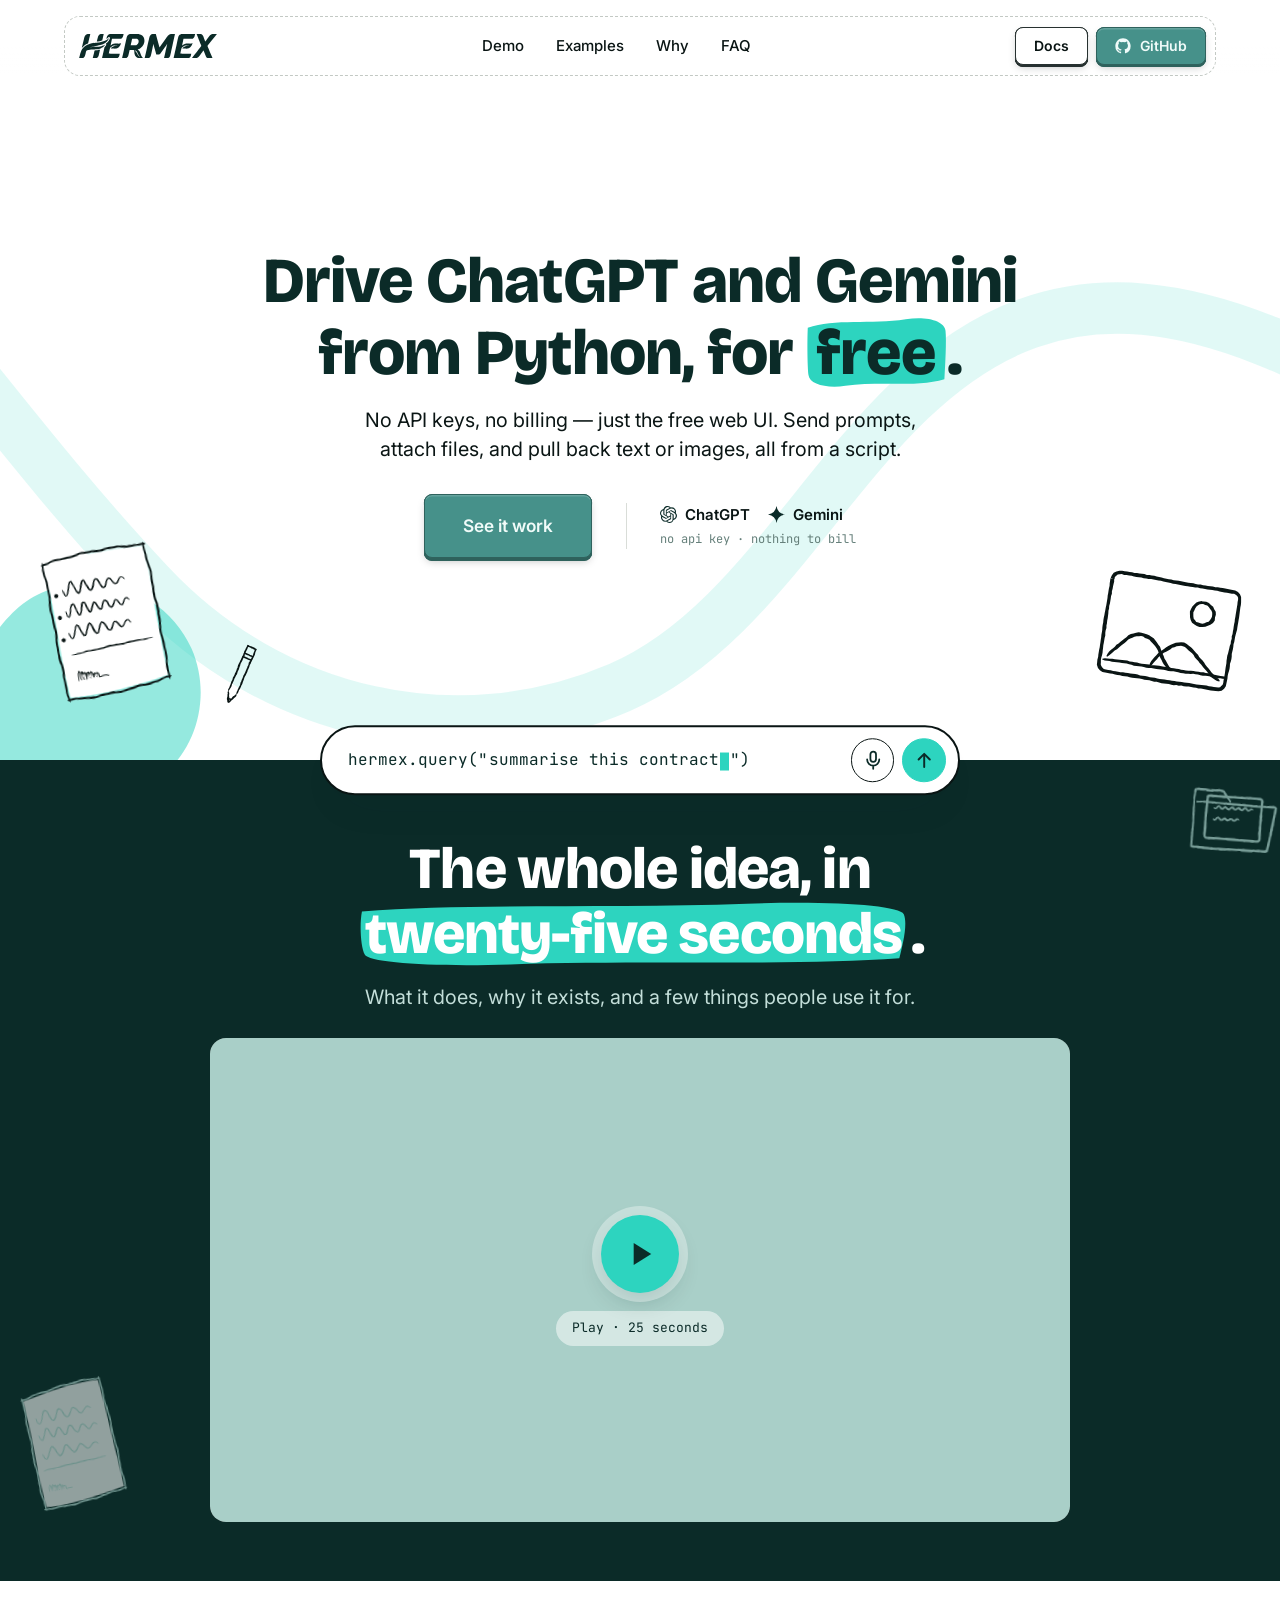
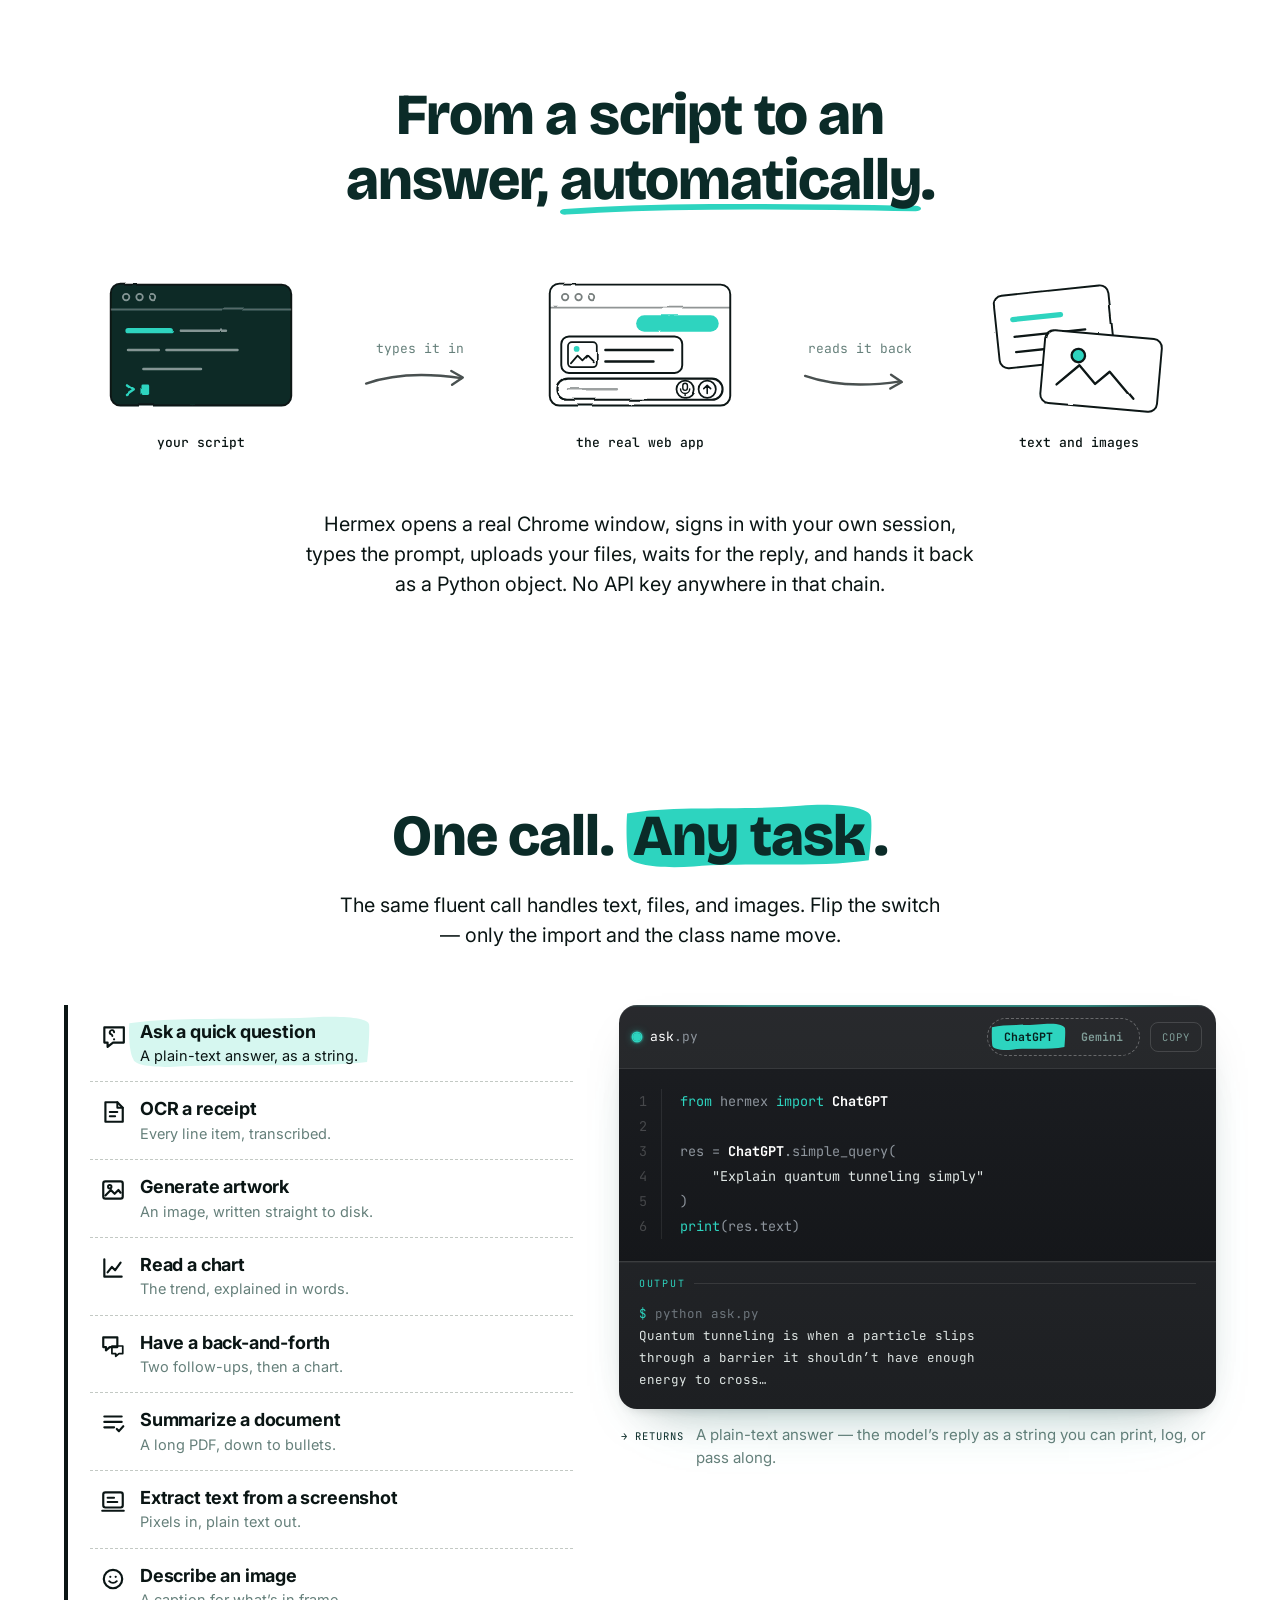
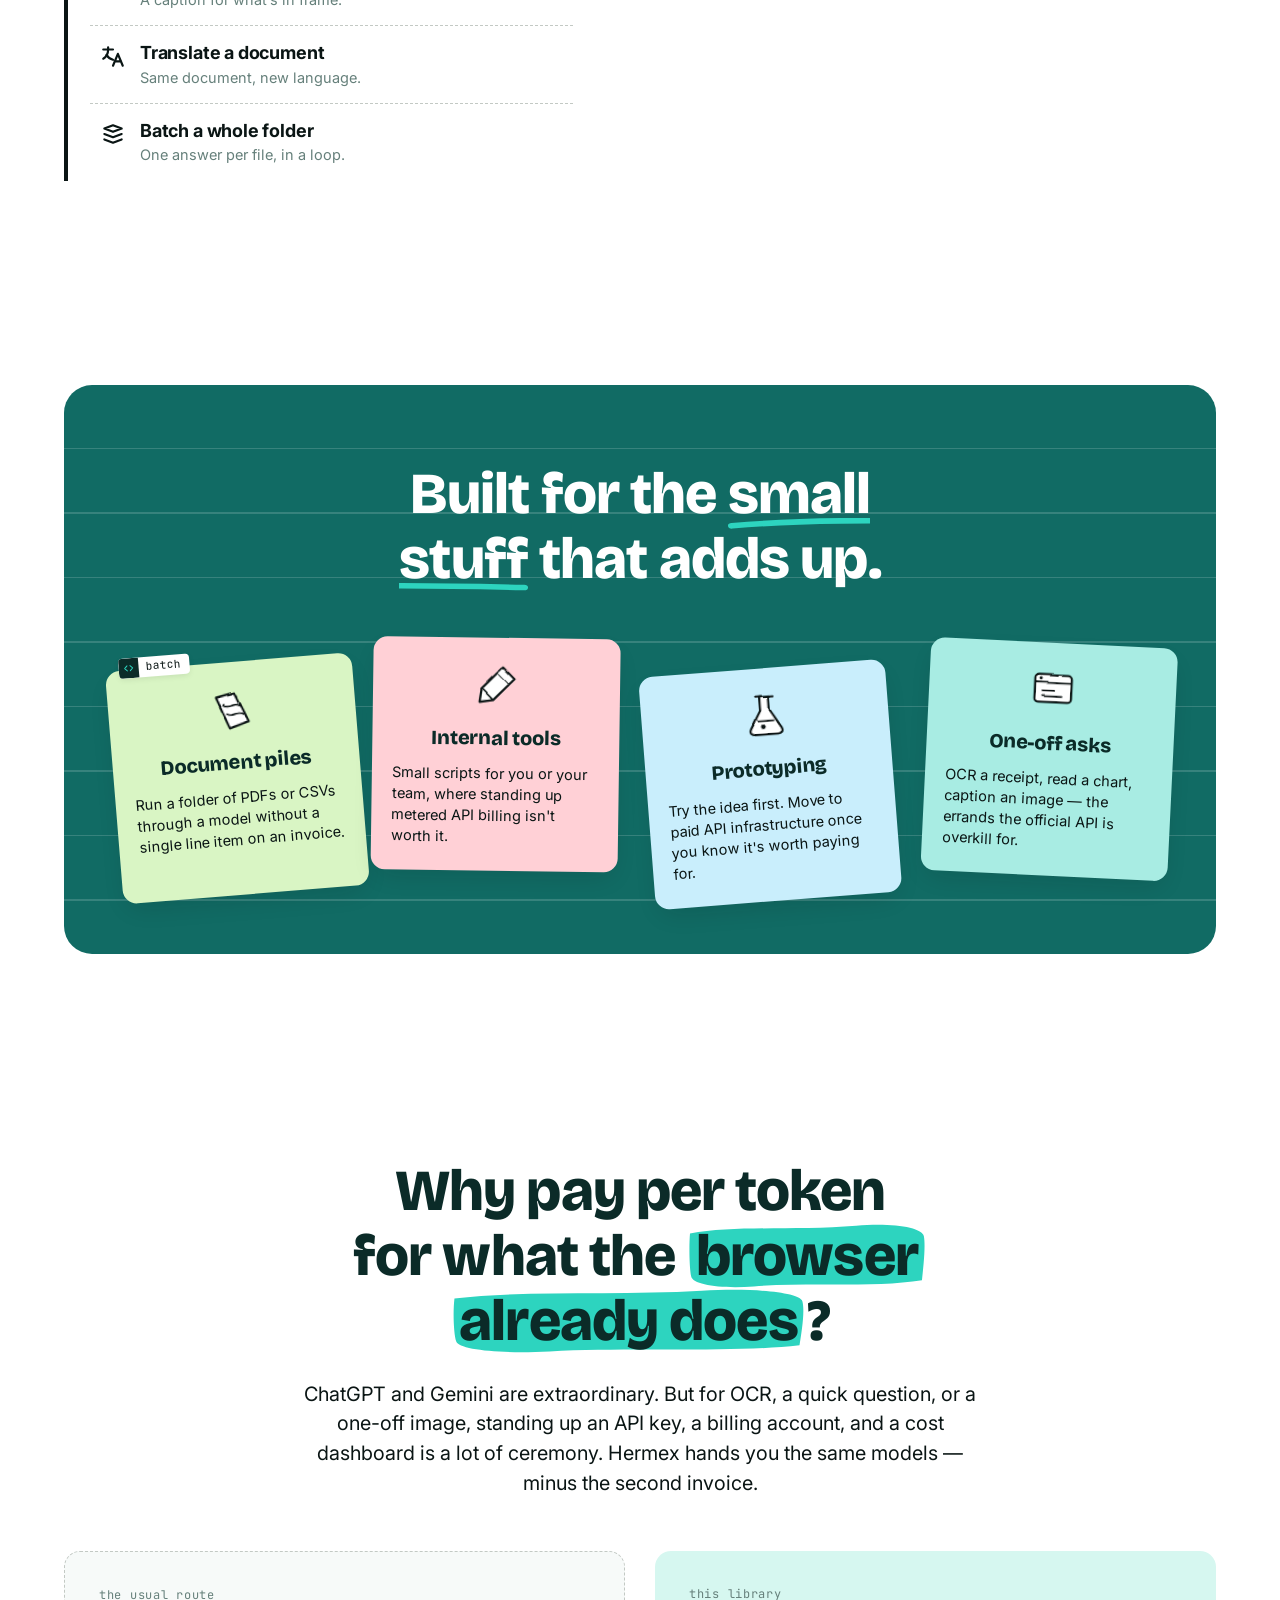
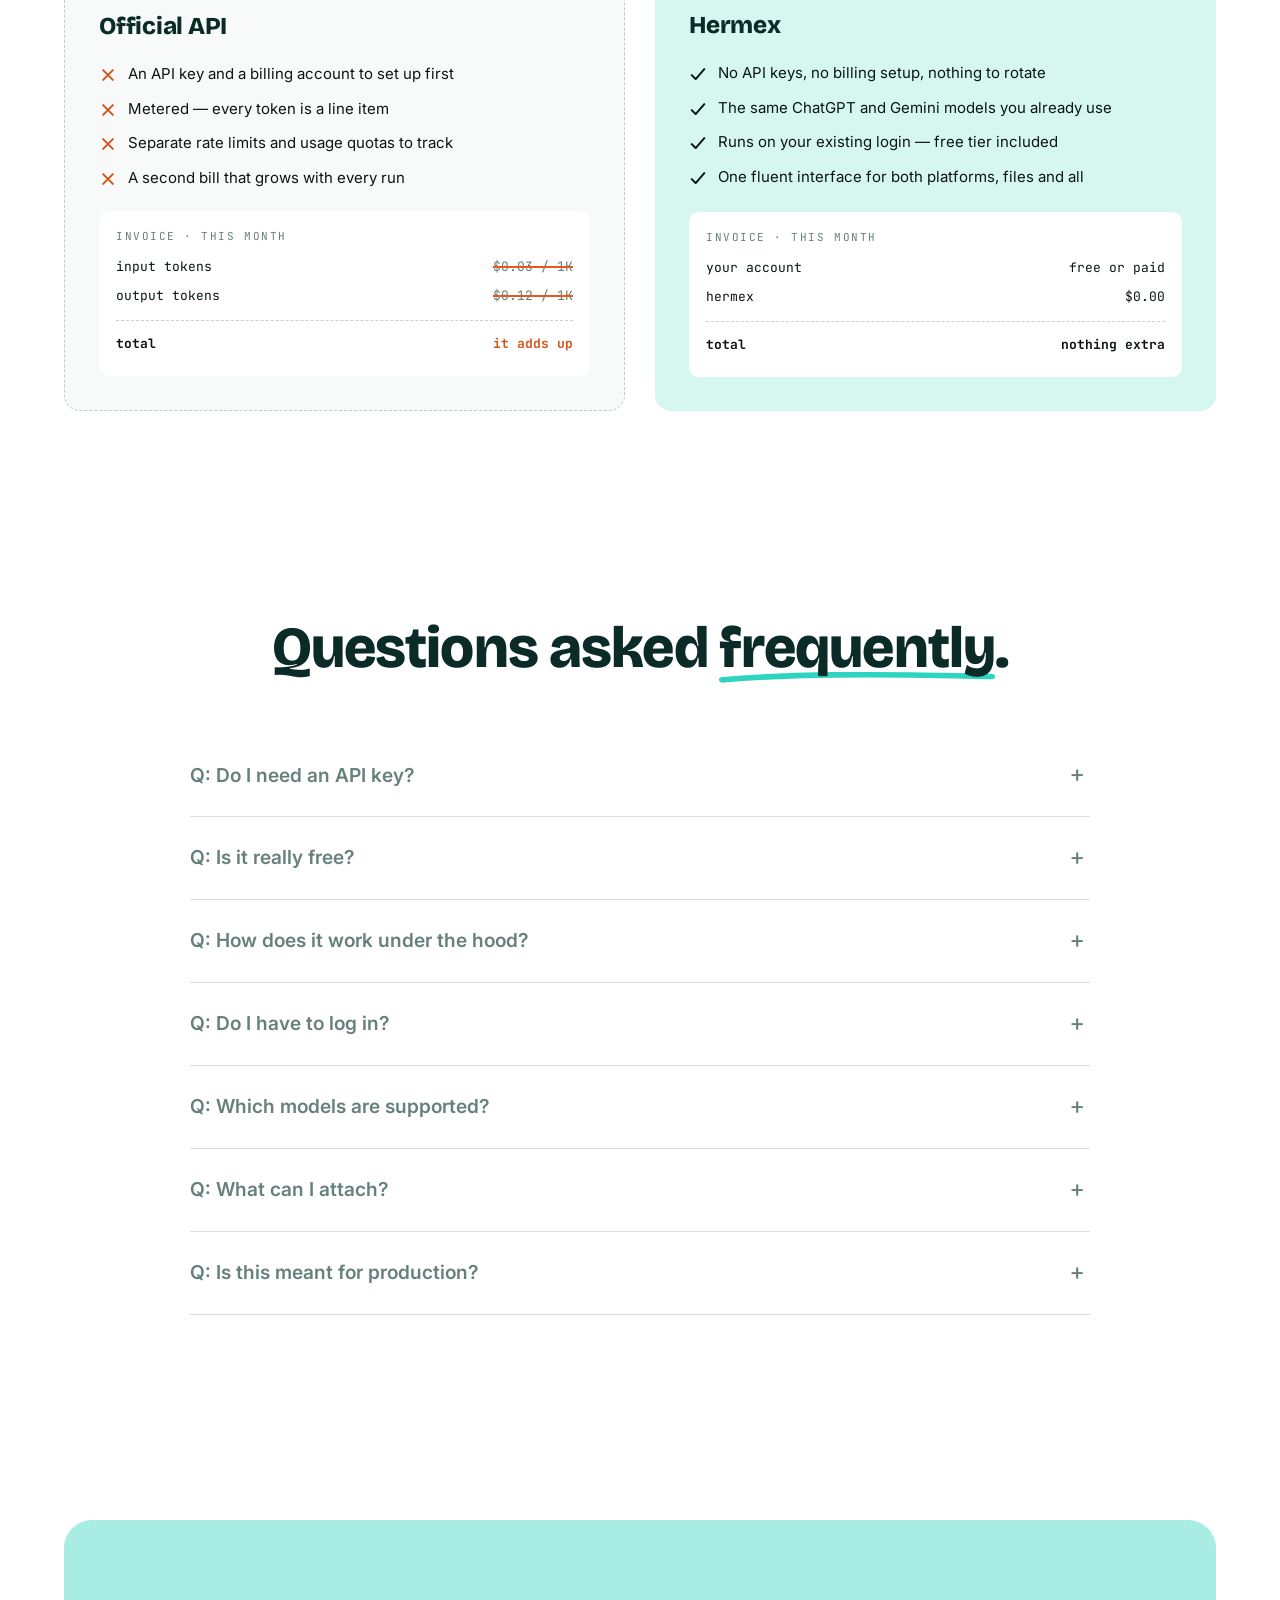
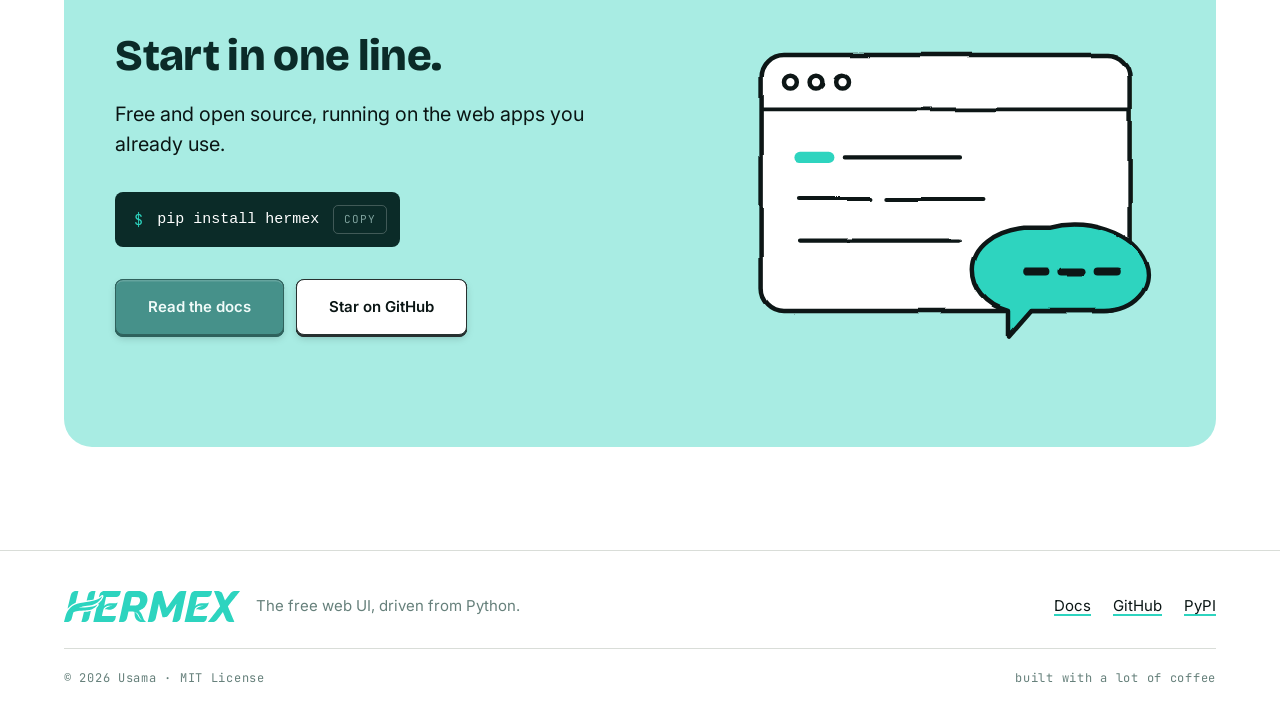
==== commit 6a49d751: "updated website homepage" ====
--- a/docs/content/index.html
+++ b/docs/content/index.html
@@ -140,7 +140,7 @@
 -385 -1517 -84 -305 -152 -562 -152 -571 0 -9 290 -12 644 -7 623 9 649 11
 828 76 229 82 407 199 590 386 210 216 315 449 462 1033 121 478 476 1977 476
 2009 0 22 -77 17 -144 -10z"/></g></svg></a><div class="nav-links"><a href="#demo">Demo</a> <a href="#examples">Examples</a> <a href="#why">Why</a> <a href="#faq">FAQ</a></div><div class="nav-actions"><a class="btn btn-outline btn-sm" href="/docs">Docs</a> <a class="btn btn-primary btn-sm" href="https://github.com/pseudo-usama/hermex"><svg class="btn-ic" viewBox="0 0 24 24" aria-hidden="true"><use href="#ic-github"/></svg>GitHub</a></div></nav></div></div><main id="main"><section class="hero"><div class="hero-bg" aria-hidden="true"><svg viewBox="0 0 1440 620" preserveAspectRatio="xMidYMid slice" fill="none" stroke="currentColor" stroke-linecap="round"><defs><path id="hsweep" d="M-90 22C80 186 168 330 300 470c104 111 262 148 402 88
-                             142-61 200-258 350-312 140-50 288 52 478 168"/></defs><use href="#hsweep" stroke-width="44" opacity=".14"/></svg></div><div class="wrap center hero-inner"><h1 class="display t-hero rise">Drive ChatGPT and Gemini from Python, for <span class="mark">free</span>.</h1><p class="hero-sub rise d1">No API keys, no billing — just the free web UI. Send prompts, attach files, and pull back text or images, all from a script.</p><div class="hero-cta rise d2"><a class="btn btn-primary btn-lg" href="#examples">See it work</a><div class="works"><p class="works-row"><span class="works-item"><svg viewBox="0 0 24 24" aria-hidden="true"><use href="#ic-openai"/></svg> ChatGPT</span> <span class="works-item"><svg viewBox="0 0 24 24" aria-hidden="true"><use href="#ic-gemini"/></svg> Gemini</span></p><p class="works-note">no api key · nothing to bill</p></div></div></div><div class="wrap hero-scene" aria-hidden="true"><div class="hero-blob"><svg viewBox="0 0 300 240" fill="currentColor"><path d="M96 6c62-14 118 16 140 66 22 50 6 112-40 142-46 30-116 30-158-4C-4 176-12 108 22 62 44 32 62 14 96 6Z"/></svg></div><div class="sk paper-a" data-float="1" data-spin="5.5" data-drift="11" data-phase="0.4"><svg viewBox="0 0 158 196" fill="currentColor" aria-hidden="true"><use href="#pg1"/></svg></div><div class="sk hero-pic" data-float="0.92" data-spin="-6.5" data-drift="14" data-phase="2.2"><svg viewBox="0 0 142 124" fill="currentColor" aria-hidden="true"><use href="#ob-img"/></svg></div><div class="sk hero-pen" data-float="1.1" data-spin="8" data-drift="9" data-phase="3.4"><svg viewBox="0 0 132 124" fill="currentColor" aria-hidden="true"><use href="#ob-pencil"/></svg></div></div></section><div class="composer-rail"><div class="composer"><span class="composer-line"><span id="typePre">hermex.query("</span><span id="typeLine"></span><i class="caret" aria-hidden="true"></i><span>")</span></span> <span class="composer-btns" aria-hidden="true"><span class="cbtn"><svg viewBox="0 0 24 24" fill="none" stroke="currentColor" stroke-width="1.9" stroke-linecap="round" stroke-linejoin="round"><rect x="9" y="2.5" width="6" height="11" rx="3"/><path d="M5.5 11a6.5 6.5 0 0 0 13 0M12 17.5V21"/></svg> </span><span class="cbtn cbtn-send"><svg viewBox="0 0 24 24" fill="none" stroke="currentColor" stroke-width="2.1" stroke-linecap="round" stroke-linejoin="round"><path d="M12 19V5M6 11l6-6 6 6"/></svg></span></span></div></div><section id="demo" class="band-dark"><div class="ob ob-demo" aria-hidden="true" data-float="1.05" data-spin="-7" data-drift="12" data-phase="0.7"><svg viewBox="0 0 138 122" fill="currentColor"><use href="#ob-folder"/></svg></div><div class="ob ob-demo2" aria-hidden="true" data-float="0.95" data-spin="6" data-drift="10" data-phase="2.6"><svg viewBox="0 0 158 196" fill="currentColor"><use href="#pg2"/></svg></div><div class="wrap center"><h2 class="display t-section rise" style="max-width:20ch;margin-inline:auto">The whole idea, in <span class="mark">twenty-five seconds</span>.</h2><p class="lead center rise d1" style="margin-top:16px;max-width:56ch">What it does, why it exists, and a few things people use it for.</p><figure class="player-shell rise d2"><div class="player"><video id="demoVideo" controls preload="metadata" playsinline src="docs/assets/demo.mp4">Your browser can’t play embedded video — <a href="https://github.com/pseudo-usama/hermex">see the demo on GitHub</a>.</video><button class="player-cover" id="playCover" type="button"><span class="play" aria-hidden="true"><svg width="24" height="26" viewBox="0 0 26 28" fill="#0b2b28"><path d="M4 2l19 12L4 26z"/></svg> </span><span class="play-label" aria-hidden="true">Play · 25 seconds</span> <span class="sr">Play the 25-second introduction to Hermex</span></button></div></figure></div></section><section id="how"><div class="ob ob-how" aria-hidden="true" data-float="0.95" data-spin="5" data-drift="7" data-phase="2.4"><svg viewBox="0 0 132 124" fill="currentColor"><use href="#ob-pencil"/></svg></div><div class="wrap center"><h2 class="display t-section rise" style="max-width:18ch;margin-inline:auto">From a script to an answer, <span class="swoosh">automatically</span>.</h2><div class="flow rise d1" role="list"><div class="flow-step" role="listitem"><div class="sk" aria-label="A Python script running in a terminal"><svg viewBox="0 0 200 150" fill="none" stroke="currentColor" stroke-width="2" stroke-linejoin="round"><g filter="url(#rough-soft)"><rect x="6" y="10" width="188" height="126" rx="10" fill="var(--ink)"/><path d="M6 36h188" class="sk-lit" opacity=".3" stroke-width="2"/><circle cx="22" cy="23" r="3.4" class="sk-lit" opacity=".5" stroke-width="1.8"/><circle cx="36" cy="23" r="3.4" class="sk-lit" opacity=".5" stroke-width="1.8"/><circle cx="50" cy="23" r="3.4" class="sk-lit" opacity=".5" stroke-width="1.8"/><path d="M24 58h44" stroke="var(--teal)" stroke-width="5.5" stroke-linecap="round"/><path d="M78 58h48M24 78h32M64 78h74M40 98h60" class="sk-lit" opacity=".5" stroke-width="2.6" stroke-linecap="round"/><path d="M24 115l7 5-7 5" stroke="var(--teal)" stroke-width="2.6" stroke-linecap="round" stroke-linejoin="round"/><rect x="38" y="114" width="8" height="12" rx="1.5" fill="var(--teal)" stroke="none"/></g></svg></div><span class="flow-cap">your script</span></div><div class="flow-arrow" role="listitem"><span>types it in</span> <span class="arrow-wrap"><svg class="arrow-long" viewBox="0 0 150 28" fill="none" stroke="currentColor" stroke-width="3" stroke-linecap="round" stroke-linejoin="round"><g filter="url(#rough-soft)"><path d="M4 19c34-12 78-14 124-7"/><path d="M115 2.5L130 11L116 20.5"/></g></svg> <svg class="arrow-curve" viewBox="0 0 56 40" fill="none" stroke="currentColor" stroke-width="2.4" stroke-linecap="round" stroke-linejoin="round"><g filter="url(#rough-soft)"><path d="M3 4C22 8 38 16 48 30"/><path d="M46 19.2L48 30L38.4 24.6"/></g></svg></span></div><div class="flow-step" role="listitem"><div class="sk" aria-label="A chat assistant open in a real browser window"><svg viewBox="0 0 200 150" fill="none" stroke="currentColor" stroke-width="2" stroke-linejoin="round"><g filter="url(#rough-soft)"><rect x="6" y="10" width="188" height="126" rx="10" fill="var(--paper)"/><circle cx="22" cy="23" r="3.4" stroke-width="1.8" opacity=".55"/><circle cx="36" cy="23" r="3.4" stroke-width="1.8" opacity=".55"/><circle cx="50" cy="23" r="3.4" stroke-width="1.8" opacity=".55"/><path d="M6 34h188" stroke-width="2" opacity=".45"/><rect x="96" y="42" width="86" height="17" rx="8.5" fill="var(--teal)" stroke="none"/><rect x="18" y="64" width="126" height="38" rx="8" stroke-width="2"/><rect x="25" y="70" width="30" height="26" rx="4" stroke-width="1.8"/><path d="M28 92l7-8 5 5 5-5 7 7" stroke-width="1.8" stroke-linecap="round"/><circle cx="34" cy="77" r="3" fill="var(--teal)" stroke="none"/><path d="M64 78h70M64 90h50" stroke-width="2.6" stroke-linecap="round"/><rect x="14" y="108" width="172" height="22" rx="11" stroke-width="2.2"/><path d="M26 119h50" stroke-width="2.4" stroke-linecap="round" opacity=".4"/><circle cx="147" cy="119" r="9" stroke-width="1.8"/><rect x="144.6" y="112.8" width="4.8" height="7.4" rx="2.4" stroke-width="1.5"/><path d="M142.2 118.6a4.8 4.8 0 0 0 9.6 0M147 123.4v2.2" stroke-width="1.5" stroke-linecap="round"/><circle cx="170" cy="119" r="9" stroke-width="1.8"/><path d="M170 123.4v-8.4M166.4 118.4l3.6-3.4 3.6 3.4" stroke-width="1.6" stroke-linecap="round" stroke-linejoin="round"/></g></svg></div><span class="flow-cap">the real web app</span></div><div class="flow-arrow" role="listitem"><span>reads it back</span> <span class="arrow-wrap"><svg class="arrow-long" viewBox="0 0 150 28" fill="none" stroke="currentColor" stroke-width="3" stroke-linecap="round" stroke-linejoin="round"><g filter="url(#rough-soft)"><path d="M4 9c34 12 78 14 124 7"/><path d="M115 25.5L130 17L116 7.5"/></g></svg> <svg class="arrow-curve" viewBox="0 0 56 40" fill="none" stroke="currentColor" stroke-width="2.4" stroke-linecap="round" stroke-linejoin="round"><g filter="url(#rough-soft)"><path d="M47 2C52 13 42 28 10 31"/><path d="M19.4 34.4L10 31L18.6 25.9"/></g></svg></span></div><div class="flow-step" role="listitem"><div class="sk" aria-label="Text and images returned as Python objects"><svg viewBox="0 0 200 150" fill="none" stroke="currentColor" stroke-width="2" stroke-linejoin="round"><g filter="url(#rough-soft)"><rect x="14" y="16" width="120" height="76" rx="9" fill="var(--paper)" transform="rotate(-6 74 54)"/><path d="M32 42h50" stroke="var(--teal)" stroke-width="5.5" stroke-linecap="round" transform="rotate(-6 74 54)"/><path d="M32 60h74M32 76h48" stroke-width="2.4" stroke-linecap="round" transform="rotate(-6 74 54)"/><rect x="62" y="62" width="122" height="76" rx="9" fill="var(--paper)" transform="rotate(5 123 100)"/><path d="M78 118l22-22 18 18 14-14 26 26" stroke-width="2.4" stroke-linecap="round" stroke-linejoin="round" transform="rotate(5 123 100)"/><circle cx="98" cy="86" r="7" stroke-width="2.4" transform="rotate(5 123 100)" class="sk-fill" stroke="currentColor"/></g></svg></div><span class="flow-cap">text and images</span></div></div><p class="lead center rise d2" style="max-width:56ch">Hermex opens a real Chrome window, signs in with your own session, types the prompt, uploads your files, waits for the reply, and hands it back as a Python object. No API key anywhere in that chain.</p></div></section><section id="examples"><div class="ob ob-ex" aria-hidden="true" data-float="1.05" data-spin="-4.2" data-drift="8" data-phase="0.3"><svg viewBox="0 0 124 154" fill="currentColor"><use href="#ob-clip"/></svg></div><div class="wrap center"><h2 class="display t-section rise d1">One call. <span class="mark">Any task</span>.</h2><p class="lead center rise d2" style="margin-top:22px;max-width:52ch">The same fluent call handles text, files, and images. Flip the switch — only the import and the class name move.</p></div><div class="wrap ex-grid"><ul class="ex-list rise d1" role="tablist" aria-label="Example tasks" id="tabs"><li><button type="button" role="tab" id="tab-0" aria-selected="true" aria-controls="panel" tabindex="0" data-file="ask.py"><span class="ico" aria-hidden="true"><svg viewBox="0 0 24 24" fill="none" stroke="currentColor" stroke-linecap="round" stroke-linejoin="round"><path d="M4 5h18v14H12l-5 4v-4H4z" fill="none" stroke="currentColor" stroke-width="2" stroke-linejoin="round"/><path d="M13 9.5a2 2 0 1 0-2.6 1.9c.6.2 1 .7 1 1.3v.3" stroke-width="1.8"/><circle cx="13" cy="16" r="1" fill="currentColor" stroke="none"/></svg></span><span class="txt"><h3>Ask a quick question</h3><p>A plain-text answer, as a string.</p></span></button></li><li><button type="button" role="tab" id="tab-1" aria-selected="false" aria-controls="panel" tabindex="-1" data-file="ocr.py"><span class="ico" aria-hidden="true"><svg viewBox="0 0 24 24" fill="none" stroke="currentColor" stroke-linecap="round" stroke-linejoin="round"><path d="M5 3h11l5 5v13H5z" fill="none" stroke="currentColor" stroke-width="2" stroke-linejoin="round"/><path d="M16 3v5h5M9 12h7M9 16h5" stroke-width="1.8" stroke-linecap="round"/></svg></span><span class="txt"><h3>OCR a receipt</h3><p>Every line item, transcribed.</p></span></button></li><li><button type="button" role="tab" id="tab-2" aria-selected="false" aria-controls="panel" tabindex="-1" data-file="summarize.py"><span class="ico" aria-hidden="true"><svg viewBox="0 0 24 24" fill="none" stroke="currentColor" stroke-linecap="round" stroke-linejoin="round"><path d="M4 6h16M4 11h16M4 16h9" stroke-width="2" stroke-linecap="round"/><path d="M15.5 17.5l2 2 4-4.5" stroke-width="2" stroke-linecap="round" stroke-linejoin="round"/></svg></span><span class="txt"><h3>Summarize a document</h3><p>A long PDF, down to bullets.</p></span></button></li><li><button type="button" role="tab" id="tab-3" aria-selected="false" aria-controls="panel" tabindex="-1" data-file="extract.py"><span class="ico" aria-hidden="true"><svg viewBox="0 0 24 24" fill="none" stroke="currentColor" stroke-linecap="round" stroke-linejoin="round"><rect x="3" y="4" width="18" height="14" rx="2" stroke-width="2"/><path d="M7 9h6M7 13h9" stroke-width="1.8" stroke-linecap="round"/><path d="M2 21h20" stroke-width="1.8" stroke-linecap="round"/></svg></span><span class="txt"><h3>Extract text from a screenshot</h3><p>Pixels in, plain text out.</p></span></button></li><li><button type="button" role="tab" id="tab-4" aria-selected="false" aria-controls="panel" tabindex="-1" data-file="art.py"><span class="ico" aria-hidden="true"><svg viewBox="0 0 24 24" fill="none" stroke="currentColor" stroke-linecap="round" stroke-linejoin="round"><rect x="3" y="4" width="18" height="16" rx="2" stroke-width="2"/><path d="M5 17l5-5 3.5 3.5L17 12l2 2.5" stroke-width="2" stroke-linecap="round" stroke-linejoin="round"/><circle cx="9" cy="9" r="1.6" stroke-width="1.8"/></svg></span><span class="txt"><h3>Generate artwork</h3><p>An image, written straight to disk.</p></span></button></li><li><button type="button" role="tab" id="tab-5" aria-selected="false" aria-controls="panel" tabindex="-1" data-file="describe.py"><span class="ico" aria-hidden="true"><svg viewBox="0 0 24 24" fill="none" stroke="currentColor" stroke-linecap="round" stroke-linejoin="round"><circle cx="12" cy="12" r="8.5" stroke-width="2"/><path d="M8.5 14c2 2 5 2 7 0" stroke-width="1.8" stroke-linecap="round"/><circle cx="9.5" cy="10" r="1" fill="currentColor" stroke="none"/><circle cx="14.5" cy="10" r="1" fill="currentColor" stroke="none"/></svg></span><span class="txt"><h3>Describe an image</h3><p>A caption for what’s in frame.</p></span></button></li><li><button type="button" role="tab" id="tab-6" aria-selected="false" aria-controls="panel" tabindex="-1" data-file="chart.py"><span class="ico" aria-hidden="true"><svg viewBox="0 0 24 24" fill="none" stroke="currentColor" stroke-linecap="round" stroke-linejoin="round"><path d="M4 20V4M4 20h16" stroke-width="2" stroke-linecap="round"/><path d="M7 16l4-5 3 3 5-7" stroke-width="2" stroke-linecap="round" stroke-linejoin="round"/></svg></span><span class="txt"><h3>Read a chart</h3><p>The trend, explained in words.</p></span></button></li><li><button type="button" role="tab" id="tab-7" aria-selected="false" aria-controls="panel" tabindex="-1" data-file="translate.py"><span class="ico" aria-hidden="true"><svg viewBox="0 0 24 24" fill="none" stroke="currentColor" stroke-linecap="round" stroke-linejoin="round"><path d="M3 6h9M7.5 4v2c0 4-2 7-4.5 8.5" stroke-width="2" stroke-linecap="round"/><path d="M6 11c1.5 2.5 4 4 6 4.5" stroke-width="2" stroke-linecap="round"/><path d="M12 21l4.5-11 4.5 11M14 17h5.5" stroke-width="2" stroke-linecap="round" stroke-linejoin="round"/></svg></span><span class="txt"><h3>Translate a document</h3><p>Same document, new language.</p></span></button></li><li><button type="button" role="tab" id="tab-8" aria-selected="false" aria-controls="panel" tabindex="-1" data-file="batch.py"><span class="ico" aria-hidden="true"><svg viewBox="0 0 24 24" fill="none" stroke="currentColor" stroke-linecap="round" stroke-linejoin="round"><path d="M4 7l8-3 8 3-8 3z" stroke-width="2" stroke-linejoin="round"/><path d="M4 12l8 3 8-3M4 17l8 3 8-3" stroke-width="2" stroke-linecap="round" stroke-linejoin="round"/></svg></span><span class="txt"><h3>Batch a whole folder</h3><p>One answer per file, in a loop.</p></span></button></li></ul><div class="rise d2 ex-sticky" role="tabpanel" id="panel" tabindex="0"><figure class="cell"><div class="cell-head"><span class="cell-file" id="exFile">ask.py</span><div class="cell-switch" role="group" aria-label="Choose platform"><button type="button" id="pfChatGPT" aria-pressed="true">ChatGPT</button> <button type="button" id="pfGemini" aria-pressed="false">Gemini</button></div><button class="cell-copy" type="button" id="exCopy">Copy</button></div><div class="cell-code" id="exCode"><div class="ex-pane" data-ex="0"><div class="line"><span class="k">from</span> hermex <span class="k">import</span> <span class="id pf">ChatGPT</span></div><div class="line">&nbsp;</div><div class="line">res = <span class="id pf">ChatGPT</span>.simple_query(</div><div class="line">&#32;&#32;&#32;&#32;<span class="s">"Explain quantum tunneling simply"</span></div><div class="line">)</div><div class="line"><span class="k">print</span>(res.text)</div></div><div class="ex-pane" data-ex="1" hidden><div class="line"><span class="k">from</span> hermex <span class="k">import</span> <span class="id pf">ChatGPT</span></div><div class="line">&nbsp;</div><div class="line">res = <span class="id pf">ChatGPT</span>.simple_query(</div><div class="line">&#32;&#32;&#32;&#32;<span class="s">"What does this receipt say?"</span>,</div><div class="line">&#32;&#32;&#32;&#32;attachments=[<span class="s">"receipt.jpg"</span>],</div><div class="line">)</div><div class="line"><span class="k">print</span>(res.text)</div></div><div class="ex-pane" data-ex="2" hidden><div class="line"><span class="k">from</span> hermex <span class="k">import</span> <span class="id pf">ChatGPT</span></div><div class="line">&nbsp;</div><div class="line">res = <span class="id pf">ChatGPT</span>.simple_query(</div><div class="line">&#32;&#32;&#32;&#32;<span class="s">"Summarize this in five bullets"</span>,</div><div class="line">&#32;&#32;&#32;&#32;attachments=[<span class="s">"report.pdf"</span>],</div><div class="line">)</div><div class="line"><span class="k">print</span>(res.text)</div></div><div class="ex-pane" data-ex="3" hidden><div class="line"><span class="k">from</span> hermex <span class="k">import</span> <span class="id pf">ChatGPT</span></div><div class="line">&nbsp;</div><div class="line">res = <span class="id pf">ChatGPT</span>.simple_query(</div><div class="line">&#32;&#32;&#32;&#32;<span class="s">"Extract all the text here"</span>,</div><div class="line">&#32;&#32;&#32;&#32;attachments=[<span class="s">"screen.png"</span>],</div><div class="line">)</div><div class="line"><span class="k">print</span>(res.text)</div></div><div class="ex-pane" data-ex="4" hidden><div class="line"><span class="k">from</span> hermex <span class="k">import</span> <span class="id pf">ChatGPT</span></div><div class="line">&nbsp;</div><div class="line">res = <span class="id pf">ChatGPT</span>.simple_query(</div><div class="line">&#32;&#32;&#32;&#32;<span class="s">"A red fox in loose watercolor"</span></div><div class="line">)</div><div class="line">res.image.save(<span class="s">"art.png"</span>)</div></div><div class="ex-pane" data-ex="5" hidden><div class="line"><span class="k">from</span> hermex <span class="k">import</span> <span class="id pf">ChatGPT</span></div><div class="line">&nbsp;</div><div class="line">res = <span class="id pf">ChatGPT</span>.simple_query(</div><div class="line">&#32;&#32;&#32;&#32;<span class="s">"Describe what is happening here"</span>,</div><div class="line">&#32;&#32;&#32;&#32;attachments=[<span class="s">"photo.jpg"</span>],</div><div class="line">)</div><div class="line"><span class="k">print</span>(res.text)</div></div><div class="ex-pane" data-ex="6" hidden><div class="line"><span class="k">from</span> hermex <span class="k">import</span> <span class="id pf">ChatGPT</span></div><div class="line">&nbsp;</div><div class="line">res = <span class="id pf">ChatGPT</span>.simple_query(</div><div class="line">&#32;&#32;&#32;&#32;<span class="s">"What trend does this chart show?"</span>,</div><div class="line">&#32;&#32;&#32;&#32;attachments=[<span class="s">"chart.png"</span>],</div><div class="line">)</div><div class="line"><span class="k">print</span>(res.text)</div></div><div class="ex-pane" data-ex="7" hidden><div class="line"><span class="k">from</span> hermex <span class="k">import</span> <span class="id pf">ChatGPT</span></div><div class="line">&nbsp;</div><div class="line">res = <span class="id pf">ChatGPT</span>.simple_query(</div><div class="line">&#32;&#32;&#32;&#32;<span class="s">"Translate this to French"</span>,</div><div class="line">&#32;&#32;&#32;&#32;attachments=[<span class="s">"memo.txt"</span>],</div><div class="line">)</div><div class="line"><span class="k">print</span>(res.text)</div></div><div class="ex-pane" data-ex="8" hidden><div class="line"><span class="k">from</span> pathlib <span class="k">import</span> <span class="id">Path</span></div><div class="line"><span class="k">from</span> hermex <span class="k">import</span> <span class="id pf">ChatGPT</span></div><div class="line">&nbsp;</div><div class="line"><span class="k">for</span> path <span class="k">in</span> <span class="id">Path</span>(<span class="s">"reviews"</span>).glob(<span class="s">"*.txt"</span>):</div><div class="line">&#32;&#32;&#32;&#32;res = <span class="id pf">ChatGPT</span>.simple_query(</div><div class="line">&#32;&#32;&#32;&#32;&#32;&#32;&#32;&#32;<span class="s">f"Sentiment: {path.read_text()}"</span></div><div class="line">&#32;&#32;&#32;&#32;)</div><div class="line">&#32;&#32;&#32;&#32;<span class="k">print</span>(path.name, res.text)</div></div></div><div class="cell-out"><p class="cell-out-label">output</p><div class="out" id="exOut"><div class="ex-pane" data-ex="0"><span class="p">$ python ask.py</span>&#10;Quantum tunneling is when a particle slips&#10;through a barrier it shouldn’t have enough&#10;energy to cross…</div><div class="ex-pane" data-ex="1" hidden><span class="p">$ python ocr.py</span>&#10;BLUE BOTTLE COFFEE&#10;1× Cold Brew&#32;&#32;&#32;&#32;&#32;&#32;&#32;&#32;&#32;&#32;&#32;&#32;4.50&#10;1× Almond Croissant&#32;&#32;&#32;&#32;&#32;3.75&#10;TOTAL&#32;&#32;&#32;&#32;&#32;&#32;&#32;&#32;&#32;&#32;&#32;&#32;&#32;&#32;&#32;&#32;&#32;&#32;&#32;8.25</div><div class="ex-pane" data-ex="2" hidden><span class="p">$ python summarize.py</span>&#10;• Revenue up 12% quarter over quarter&#10;• Churn flat at 2.1%&#10;• Hiring paused until Q3&#10;• Two enterprise deals slipped…</div><div class="ex-pane" data-ex="3" hidden><span class="p">$ python extract.py</span>&#10;Settings › Billing&#10;Current plan: Pro — $20 / month&#10;Next invoice: Nov 4, 2026</div><div class="ex-pane" data-ex="4" hidden><span class="out-frame"><svg width="86" height="62" viewBox="0 0 86 62" fill="none" stroke="currentColor" stroke-width="1.8" stroke-linecap="round" stroke-linejoin="round" aria-hidden="true"><rect x="1" y="1" width="84" height="60" rx="4" stroke-dasharray="5 4"/><path d="M12 48c8-14 15-6 20-14s12 6 17-4 12 10 25 4"/><circle cx="24" cy="17" r="5"/></svg><span style="font-size:11.5px">art.png · 1024×1024 · saved</span></span></div><div class="ex-pane" data-ex="5" hidden><span class="p">$ python describe.py</span>&#10;Two people share one umbrella on a&#10;rain-slick crosswalk at dusk, headlights&#10;smearing across the wet asphalt.</div><div class="ex-pane" data-ex="6" hidden><span class="p">$ python chart.py</span>&#10;Steady growth through Q2, then a sharp&#10;dip in July — the shape looks seasonal&#10;rather than structural.</div><div class="ex-pane" data-ex="7" hidden><span class="p">$ python translate.py</span>&#10;Objet : mise à jour du planning&#10;L’équipe livrera la version 2.1 avant&#10;la fin du mois…</div><div class="ex-pane" data-ex="8" hidden><span class="p">$ python batch.py</span>&#10;r-001.txt&#32;&#32;positive&#10;r-002.txt&#32;&#32;negative&#10;r-003.txt&#32;&#32;positive&#10;r-004.txt&#32;&#32;neutral</div></div></div></figure><p class="returns-note"><span class="mono-label">→ Returns</span><span id="exReturns"> <span class="ex-pane" data-ex="0">A plain-text answer — the model’s reply as a string you can print, log, or pass along.</span> <span class="ex-pane" data-ex="1" hidden>The receipt’s full text — every line item transcribed into a string you can parse or save.</span> <span class="ex-pane" data-ex="2" hidden>A short summary — the whole document distilled into a handful of bullet points.</span> <span class="ex-pane" data-ex="3" hidden>The extracted text — everything readable in the image, as one plain string.</span> <span class="ex-pane" data-ex="4" hidden>A generated image — handed back as an object and written straight to the path you choose.</span> <span class="ex-pane" data-ex="5" hidden>A caption — a natural-language description of what is actually in the picture.</span> <span class="ex-pane" data-ex="6" hidden>The takeaway — the trend the chart shows, explained in words instead of pixels.</span> <span class="ex-pane" data-ex="7" hidden>The translated text — your document rendered in the target language, formatting intact.</span> <span class="ex-pane" data-ex="8" hidden>One answer per file — loop a directory and collect a result for every item in it.</span></span></p></div></div><noscript><div class="wrap"><p class="muted" style="margin-top:26px;font-size:15px">The interactive examples need JavaScript. All nine scripts live in the <a href="https://github.com/pseudo-usama/hermex">examples folder of the repository</a>.</p></div></noscript></section><section><div class="wrap"><div class="ruled rise"><h2 class="display t-section center" style="max-width:16ch;margin-inline:auto">Built for the <span class="swoosh">small stuff</span> that adds up.</h2><div class="notes"><article class="note" data-float="1.15" data-spin="5.5" data-drift="9" data-phase="0"><span class="note-tab"><i aria-hidden="true"><svg width="12" height="12"><use href="#ic-code"/></svg></i>batch</span><div class="sk ico" aria-hidden="true"><svg viewBox="0 0 48 48" fill="none" stroke="currentColor" stroke-width="2.4" stroke-linejoin="round"><g filter="url(#rough-soft)"><path d="M8 12l20-4 12 30-20 6z" fill="#fff"/><path d="M15 20c6 4 11-3 17 1M18 29c6 4 11-3 17 1" stroke-width="2" stroke-linecap="round"/></g></svg></div><h3>Document piles</h3><p>Run a folder of PDFs or CSVs through a model without a single line item on an invoice.</p></article><article class="note" data-float=".78" data-spin="-6.5" data-drift="-11" data-phase="1.9"><div class="sk ico" aria-hidden="true"><svg viewBox="0 0 48 48" fill="none" stroke="currentColor" stroke-width="2.4" stroke-linejoin="round"><g filter="url(#rough-soft)"><path d="M30 6l12 12-6 6-12-12z" fill="#fff"/><path d="M24 12L8 28l-2 14 14-2 16-16" fill="#fff"/><path d="M8 28l12 12" stroke-width="2"/></g></svg></div><h3>Internal tools</h3><p>Small scripts for you or your team, where standing up metered API billing isn't worth it.</p></article><article class="note" data-float="1.35" data-spin="4.2" data-drift="13" data-phase="3.5"><div class="sk ico" aria-hidden="true"><svg viewBox="0 0 48 48" fill="none" stroke="currentColor" stroke-width="2.4" stroke-linejoin="round"><g filter="url(#rough-soft)"><path d="M19 5v14L8 38c-2 4 1 6 4 6h24c3 0 6-2 4-6L29 19V5z" fill="#fff"/><path d="M15 5h18M16 30h16" stroke-width="2.2" stroke-linecap="round"/><circle cx="21" cy="36" r="2.6" fill="currentColor" stroke="none"/></g></svg></div><h3>Prototyping</h3><p>Try the idea first. Move to paid API infrastructure once you know it's worth paying for.</p></article><article class="note" data-float=".62" data-spin="-5" data-drift="-8" data-phase="5.1"><div class="sk ico" aria-hidden="true"><svg viewBox="0 0 48 48" fill="none" stroke="currentColor" stroke-width="2.4" stroke-linejoin="round"><g filter="url(#rough-soft)"><rect x="5" y="9" width="38" height="28" rx="4" fill="#fff"/><path d="M5 17h38" stroke-width="2.2"/><path d="M13 25h12M13 31h20" stroke-width="2.2" stroke-linecap="round"/><circle cx="11" cy="13" r="1.8" fill="currentColor" stroke="none"/></g></svg></div><h3>One-off asks</h3><p>OCR a receipt, read a chart, caption an image — the errands the official API is overkill for.</p></article></div></div></div></section><section id="why"><div class="wrap center"><h2 class="display t-section rise" style="max-width:17ch;margin-inline:auto">Why pay per token for what the <span class="mark">browser already does</span>?</h2><p class="lead center rise d1" style="margin-top:26px;max-width:56ch">ChatGPT and Gemini are extraordinary. But for OCR, a quick question, or a one-off image, standing up an API key, a billing account, and a cost dashboard is a lot of ceremony. Hermex hands you the same models — minus the second invoice.</p></div><div class="wrap why-grid"><article class="why-card a rise d1"><div><p class="mono-label">the usual route</p><h3 class="display t-card" style="margin-top:8px">Official API</h3></div><ul class="why-list"><li><svg width="18" height="18" class="warn" aria-hidden="true"><use href="#ic-cross"/></svg> An API key and a billing account to set up first</li><li><svg width="18" height="18" class="warn" aria-hidden="true"><use href="#ic-cross"/></svg> Metered — every token is a line item</li><li><svg width="18" height="18" class="warn" aria-hidden="true"><use href="#ic-cross"/></svg> Separate rate limits and usage quotas to track</li><li><svg width="18" height="18" class="warn" aria-hidden="true"><use href="#ic-cross"/></svg> A second bill that grows with every run</li></ul><div class="receipt" aria-hidden="true"><p class="receipt-label">Invoice · this month</p><div class="row"><span>input tokens</span><span class="strike">$0.03 / 1K</span></div><div class="row"><span>output tokens</span><span class="strike">$0.12 / 1K</span></div><div class="hr"></div><div class="row total"><span>total</span><span class="warn">it adds up</span></div></div></article><article class="why-card b rise d2"><div><p class="mono-label">this library</p><h3 class="display t-card" style="margin-top:8px">Hermex</h3></div><ul class="why-list"><li><svg width="18" height="18" aria-hidden="true"><use href="#ic-check"/></svg> No API keys, no billing setup, nothing to rotate</li><li><svg width="18" height="18" aria-hidden="true"><use href="#ic-check"/></svg> The same ChatGPT and Gemini models you already use</li><li><svg width="18" height="18" aria-hidden="true"><use href="#ic-check"/></svg> Runs on your existing login — free tier included</li><li><svg width="18" height="18" aria-hidden="true"><use href="#ic-check"/></svg> One fluent interface for both platforms, files and all</li></ul><div class="receipt" aria-hidden="true"><p class="receipt-label">Invoice · this month</p><div class="row"><span>your account</span><span>free or paid</span></div><div class="row"><span>hermex</span><span>$0.00</span></div><div class="hr"></div><div class="row total"><span>total</span><span>nothing extra</span></div></div></article></div></section><section id="faq"><div class="ob ob-faq" aria-hidden="true" data-float="1" data-spin="4.6" data-drift="7" data-phase="1.2"><svg viewBox="0 0 124 130" fill="currentColor"><use href="#ob-bubble"/></svg></div><div class="wrap center"><h2 class="display t-section rise">Questions asked <span class="swoosh">frequently</span>.</h2></div><div class="wrap"><div class="faq rise d1"><details><summary>Q: Do I need an API key?</summary><div class="a-wrap"><div class="a">No. Hermex drives the ordinary ChatGPT and Gemini web apps — the same ones in your browser right now. There is no key to create, store, rotate, or pay for.</div></div></details><details><summary>Q: Is it really free?</summary><div class="a-wrap"><div class="a">Hermex itself is free and open source under MIT. It runs on the ChatGPT or Gemini access you already have — including the free tiers — so there's no separate metered bill. It doesn't unlock anything your account can't already do.</div></div></details><details><summary>Q: How does it work under the hood?</summary><div class="a-wrap"><div class="a">It launches a real Chrome window with <code class="mark-soft">undetected-chromedriver</code>, types your message the way a person would, uploads any attachments, waits for the reply to finish streaming, and hands it back as a Python object. The browser profile persists on disk, so your login carries across runs.</div></div></details><details><summary>Q: Do I have to log in?</summary><div class="a-wrap"><div class="a">Not for plain text questions — those work in guest mode. Logging in unlocks the rest: file uploads on Gemini, image generation, and anything else tied to your account.</div></div></details><details><summary>Q: Which models are supported?</summary><div class="a-wrap"><div class="a">ChatGPT and Google Gemini today, behind one shared interface. Swapping between them is a single class name — <code class="mark-soft">ChatGPT</code> to <code class="mark-soft">Gemini</code> — and nothing else in your script changes.</div></div></details><details><summary>Q: What can I attach?</summary><div class="a-wrap"><div class="a">Images, PDFs, CSVs, JSON, and plain text — the same things you'd drag into the chat window by hand, passed as a list of paths.</div></div></details><details><summary>Q: Is this meant for production?</summary><div class="a-wrap"><div class="a">Honestly, no. It drives a real browser, which makes it slower and more brittle than an official API, and a UI change upstream can break it. Hermex is built for scripts, research, and small automations — not high-volume production traffic. Each platform's Terms of Service and rate limits still apply to how you use it.</div></div></details></div></div></section><section><div class="wrap"><div class="cta rise"><div><h2 class="display t-panel">Start in one line.</h2><p class="lead">Free and open source, running on the web apps you already use.</p><div class="cta-actions"><span class="cmd"><span class="prompt" aria-hidden="true">$</span> <code id="cmdA">pip install hermex</code> <button type="button" data-copy="#cmdA">Copy</button></span></div><div class="cta-actions"><a class="btn btn-primary" href="/docs">Read the docs</a> <a class="btn btn-outline" href="https://github.com/pseudo-usama/hermex">Star on GitHub</a></div></div><div class="sk cta-art" aria-hidden="true"><svg viewBox="0 0 300 240" fill="none" stroke="currentColor" stroke-width="2.8" stroke-linejoin="round"><g filter="url(#rough-soft)"><rect x="16" y="40" width="230" height="160" rx="14" fill="#fff"/><path d="M16 74h230" stroke-width="2.4"/><circle cx="34" cy="57" r="4"/><circle cx="50" cy="57" r="4"/><circle cx="66" cy="57" r="4"/><path d="M40 104h18" stroke="#2dd4bf" stroke-width="7" stroke-linecap="round"/><path d="M68 104h72M40 130h44M94 130h60M40 156h100" stroke-width="2.6" stroke-linecap="round"/><path d="M196 148c22-6 52 2 60 22 6 16-8 30-26 30h-46l-14 16v-16c-14-4-22-14-22-26 0-14 14-24 32-26z" fill="#2dd4bf"/><path d="M182 176h12M204 176h12M226 176h12" stroke="#0a1514" stroke-width="5" stroke-linecap="round"/></g></svg></div></div></div></section></main><footer><div class="wrap"><div class="foot"><div class="foot-left"><a class="wm-link" href="#" aria-label="Hermex — home"><svg id="wm" viewBox="266 570.5 2239 398.5" role="img" aria-label="Hermex"><style>#wm path{stroke:currentColor;stroke-width:260;stroke-linecap:round;stroke-linejoin:round;animation:wm-draw .85s cubic-bezier(.4,0,.2,1) forwards,wm-settle .55s ease-out forwards;animation-play-state:paused}#wm.in path{animation-play-state:running}@keyframes wm-draw{to{stroke-dashoffset:0}}@keyframes wm-settle{to{fill-opacity:1;stroke-opacity:0}}#wm .p0{animation-delay:.23s,.68s}#wm .p1{animation-delay:.59s,1.04s}#wm .p2{animation-delay:.95s,1.4s}#wm .p3{animation-delay:1.13s,1.58s}#wm .p4{animation-delay:1.49s,1.94s}#wm .p5{animation-delay:.77s,1.22s}#wm .p6{animation-delay:1.31s,1.76s}#wm .p7{animation-delay:50ms,.5s}#wm .p8{animation-delay:.41s,.86s}@media (prefers-reduced-motion:reduce){#wm path{animation:none;fill-opacity:1;stroke-opacity:0}}</style><g transform="translate(0.000000,1536.000000) scale(0.040000,-0.040000)" fill="currentColor" stroke="none"><path class="p0" fill-opacity="0" stroke-dasharray="14586" stroke-dashoffset="14586" d="M10138 24109 c-28 -5 -112 -22 -188 -37 -220 -44 -510 -209 -699
+                             142-61 200-258 350-312 140-50 288 52 478 168"/></defs><use href="#hsweep" stroke-width="44" opacity=".14"/></svg></div><div class="wrap center hero-inner"><h1 class="display t-hero rise">Drive ChatGPT and Gemini from Python, for <span class="mark">free</span>.</h1><p class="hero-sub rise d1">No API keys, no billing — just the free web UI. Send prompts, attach files, and pull back text or images, all from a script.</p><div class="hero-cta rise d2"><a class="btn btn-primary btn-lg" href="#examples">See it work</a><div class="works"><p class="works-row"><span class="works-item"><svg viewBox="0 0 24 24" aria-hidden="true"><use href="#ic-openai"/></svg> ChatGPT</span> <span class="works-item"><svg viewBox="0 0 24 24" aria-hidden="true"><use href="#ic-gemini"/></svg> Gemini</span></p><p class="works-note">no api key · nothing to bill</p></div></div></div><div class="wrap hero-scene" aria-hidden="true"><div class="hero-blob"><svg viewBox="0 0 300 240" fill="currentColor"><path d="M96 6c62-14 118 16 140 66 22 50 6 112-40 142-46 30-116 30-158-4C-4 176-12 108 22 62 44 32 62 14 96 6Z"/></svg></div><div class="sk paper-a" data-float="1" data-spin="5.5" data-drift="11" data-phase="0.4"><svg viewBox="0 0 158 196" fill="currentColor" aria-hidden="true"><use href="#pg1"/></svg></div><div class="sk hero-pic" data-float="0.92" data-spin="-6.5" data-drift="14" data-phase="2.2"><svg viewBox="0 0 142 124" fill="currentColor" aria-hidden="true"><use href="#ob-img"/></svg></div><div class="sk hero-pen" data-float="1.1" data-spin="8" data-drift="9" data-phase="3.4"><svg viewBox="0 0 132 124" fill="currentColor" aria-hidden="true"><use href="#ob-pencil"/></svg></div></div></section><div class="composer-rail"><div class="composer"><span class="composer-line"><span id="typePre">hermex.query("</span><span id="typeLine"></span><i class="caret" aria-hidden="true"></i><span>")</span></span> <span class="composer-btns" aria-hidden="true"><span class="cbtn"><svg viewBox="0 0 24 24" fill="none" stroke="currentColor" stroke-width="1.9" stroke-linecap="round" stroke-linejoin="round"><rect x="9" y="2.5" width="6" height="11" rx="3"/><path d="M5.5 11a6.5 6.5 0 0 0 13 0M12 17.5V21"/></svg> </span><span class="cbtn cbtn-send"><svg viewBox="0 0 24 24" fill="none" stroke="currentColor" stroke-width="2.1" stroke-linecap="round" stroke-linejoin="round"><path d="M12 19V5M6 11l6-6 6 6"/></svg></span></span></div></div><section id="demo" class="band-dark"><div class="ob ob-demo" aria-hidden="true" data-float="1.05" data-spin="-7" data-drift="12" data-phase="0.7"><svg viewBox="0 0 138 122" fill="currentColor"><use href="#ob-folder"/></svg></div><div class="ob ob-demo2" aria-hidden="true" data-float="0.95" data-spin="6" data-drift="10" data-phase="2.6"><svg viewBox="0 0 158 196" fill="currentColor"><use href="#pg2"/></svg></div><div class="wrap center"><h2 class="display t-section rise" style="max-width:20ch;margin-inline:auto">The whole idea, in <span class="mark">twenty-five seconds</span>.</h2><p class="lead center rise d1" style="margin-top:16px;max-width:56ch">What it does, why it exists, and a few things people use it for.</p><figure class="player-shell rise d2"><div class="player"><video id="demoVideo" controls preload="metadata" playsinline src="docs/assets/demo.mp4">Your browser can’t play embedded video — <a href="https://github.com/pseudo-usama/hermex">see the demo on GitHub</a>.</video><button class="player-cover" id="playCover" type="button"><span class="play" aria-hidden="true"><svg width="24" height="26" viewBox="0 0 26 28" fill="#0b2b28"><path d="M4 2l19 12L4 26z"/></svg> </span><span class="play-label" aria-hidden="true">Play · 25 seconds</span> <span class="sr">Play the 25-second introduction to Hermex</span></button></div></figure></div></section><section id="how"><div class="ob ob-how" aria-hidden="true" data-float="0.95" data-spin="5" data-drift="7" data-phase="2.4"><svg viewBox="0 0 132 124" fill="currentColor"><use href="#ob-pencil"/></svg></div><div class="wrap center"><h2 class="display t-section rise" style="max-width:18ch;margin-inline:auto">From a script to an answer, <span class="swoosh">automatically</span>.</h2><div class="flow rise d1" role="list"><div class="flow-step" role="listitem"><div class="sk" aria-label="A Python script running in a terminal"><svg viewBox="0 0 200 150" fill="none" stroke="currentColor" stroke-width="2" stroke-linejoin="round"><g filter="url(#rough-soft)"><rect x="6" y="10" width="188" height="126" rx="10" fill="var(--ink)"/><path d="M6 36h188" class="sk-lit" opacity=".3" stroke-width="2"/><circle cx="22" cy="23" r="3.4" class="sk-lit" opacity=".5" stroke-width="1.8"/><circle cx="36" cy="23" r="3.4" class="sk-lit" opacity=".5" stroke-width="1.8"/><circle cx="50" cy="23" r="3.4" class="sk-lit" opacity=".5" stroke-width="1.8"/><path d="M24 58h44" stroke="var(--teal)" stroke-width="5.5" stroke-linecap="round"/><path d="M78 58h48M24 78h32M64 78h74M40 98h60" class="sk-lit" opacity=".5" stroke-width="2.6" stroke-linecap="round"/><path d="M24 115l7 5-7 5" stroke="var(--teal)" stroke-width="2.6" stroke-linecap="round" stroke-linejoin="round"/><rect x="38" y="114" width="8" height="12" rx="1.5" fill="var(--teal)" stroke="none"/></g></svg></div><span class="flow-cap">your script</span></div><div class="flow-arrow" role="listitem"><span>types it in</span> <span class="arrow-wrap"><svg class="arrow-long" viewBox="0 0 150 28" fill="none" stroke="currentColor" stroke-width="3" stroke-linecap="round" stroke-linejoin="round"><g filter="url(#rough-soft)"><path d="M4 19c34-12 78-14 124-7"/><path d="M115 2.5L130 11L116 20.5"/></g></svg> <svg class="arrow-curve" viewBox="0 0 56 40" fill="none" stroke="currentColor" stroke-width="2.4" stroke-linecap="round" stroke-linejoin="round"><g filter="url(#rough-soft)"><path d="M3 4C22 8 38 16 48 30"/><path d="M46 19.2L48 30L38.4 24.6"/></g></svg></span></div><div class="flow-step" role="listitem"><div class="sk" aria-label="A chat assistant open in a real browser window"><svg viewBox="0 0 200 150" fill="none" stroke="currentColor" stroke-width="2" stroke-linejoin="round"><g filter="url(#rough-soft)"><rect x="6" y="10" width="188" height="126" rx="10" fill="var(--paper)"/><circle cx="22" cy="23" r="3.4" stroke-width="1.8" opacity=".55"/><circle cx="36" cy="23" r="3.4" stroke-width="1.8" opacity=".55"/><circle cx="50" cy="23" r="3.4" stroke-width="1.8" opacity=".55"/><path d="M6 34h188" stroke-width="2" opacity=".45"/><rect x="96" y="42" width="86" height="17" rx="8.5" fill="var(--teal)" stroke="none"/><rect x="18" y="64" width="126" height="38" rx="8" stroke-width="2"/><rect x="25" y="70" width="30" height="26" rx="4" stroke-width="1.8"/><path d="M28 92l7-8 5 5 5-5 7 7" stroke-width="1.8" stroke-linecap="round"/><circle cx="34" cy="77" r="3" fill="var(--teal)" stroke="none"/><path d="M64 78h70M64 90h50" stroke-width="2.6" stroke-linecap="round"/><rect x="14" y="108" width="172" height="22" rx="11" stroke-width="2.2"/><path d="M26 119h50" stroke-width="2.4" stroke-linecap="round" opacity=".4"/><circle cx="147" cy="119" r="9" stroke-width="1.8"/><rect x="144.6" y="112.8" width="4.8" height="7.4" rx="2.4" stroke-width="1.5"/><path d="M142.2 118.6a4.8 4.8 0 0 0 9.6 0M147 123.4v2.2" stroke-width="1.5" stroke-linecap="round"/><circle cx="170" cy="119" r="9" stroke-width="1.8"/><path d="M170 123.4v-8.4M166.4 118.4l3.6-3.4 3.6 3.4" stroke-width="1.6" stroke-linecap="round" stroke-linejoin="round"/></g></svg></div><span class="flow-cap">the real web app</span></div><div class="flow-arrow" role="listitem"><span>reads it back</span> <span class="arrow-wrap"><svg class="arrow-long" viewBox="0 0 150 28" fill="none" stroke="currentColor" stroke-width="3" stroke-linecap="round" stroke-linejoin="round"><g filter="url(#rough-soft)"><path d="M4 9c34 12 78 14 124 7"/><path d="M115 25.5L130 17L116 7.5"/></g></svg> <svg class="arrow-curve" viewBox="0 0 56 40" fill="none" stroke="currentColor" stroke-width="2.4" stroke-linecap="round" stroke-linejoin="round"><g filter="url(#rough-soft)"><path d="M47 2C52 13 42 28 10 31"/><path d="M19.4 34.4L10 31L18.6 25.9"/></g></svg></span></div><div class="flow-step" role="listitem"><div class="sk" aria-label="Text and images returned as Python objects"><svg viewBox="0 0 200 150" fill="none" stroke="currentColor" stroke-width="2" stroke-linejoin="round"><g filter="url(#rough-soft)"><rect x="14" y="16" width="120" height="76" rx="9" fill="var(--paper)" transform="rotate(-6 74 54)"/><path d="M32 42h50" stroke="var(--teal)" stroke-width="5.5" stroke-linecap="round" transform="rotate(-6 74 54)"/><path d="M32 60h74M32 76h48" stroke-width="2.4" stroke-linecap="round" transform="rotate(-6 74 54)"/><rect x="62" y="62" width="122" height="76" rx="9" fill="var(--paper)" transform="rotate(5 123 100)"/><path d="M78 118l22-22 18 18 14-14 26 26" stroke-width="2.4" stroke-linecap="round" stroke-linejoin="round" transform="rotate(5 123 100)"/><circle cx="98" cy="86" r="7" stroke-width="2.4" transform="rotate(5 123 100)" class="sk-fill" stroke="currentColor"/></g></svg></div><span class="flow-cap">text and images</span></div></div><p class="lead center rise d2" style="max-width:56ch">Hermex opens a real Chrome window, signs in with your own session, types the prompt, uploads your files, waits for the reply, and hands it back as a Python object. No API key anywhere in that chain.</p></div></section><section id="examples"><div class="ob ob-ex" aria-hidden="true" data-float="1.05" data-spin="-4.2" data-drift="8" data-phase="0.3"><svg viewBox="0 0 124 154" fill="currentColor"><use href="#ob-clip"/></svg></div><div class="wrap center"><h2 class="display t-section rise d1">One call. <span class="mark">Any task</span>.</h2><p class="lead center rise d2" style="margin-top:22px;max-width:52ch">The same fluent call handles text, files, and images. Flip the switch — only the import and the class name move.</p></div><div class="wrap ex-grid"><ul class="ex-list rise d1" role="tablist" aria-label="Example tasks" id="tabs"><li><button type="button" role="tab" id="tab-0" aria-selected="true" aria-controls="panel" tabindex="0" data-file="ask.py"><span class="ico" aria-hidden="true"><svg viewBox="0 0 24 24" fill="none" stroke="currentColor" stroke-linecap="round" stroke-linejoin="round"><path d="M4 5h18v14H12l-5 4v-4H4z" fill="none" stroke="currentColor" stroke-width="2" stroke-linejoin="round"/><path d="M13 9.5a2 2 0 1 0-2.6 1.9c.6.2 1 .7 1 1.3v.3" stroke-width="1.8"/><circle cx="13" cy="16" r="1" fill="currentColor" stroke="none"/></svg></span><span class="txt"><h3>Ask a quick question</h3><p>A plain-text answer, as a string.</p></span></button></li><li><button type="button" role="tab" id="tab-1" aria-selected="false" aria-controls="panel" tabindex="-1" data-file="ocr.py"><span class="ico" aria-hidden="true"><svg viewBox="0 0 24 24" fill="none" stroke="currentColor" stroke-linecap="round" stroke-linejoin="round"><path d="M5 3h11l5 5v13H5z" fill="none" stroke="currentColor" stroke-width="2" stroke-linejoin="round"/><path d="M16 3v5h5M9 12h7M9 16h5" stroke-width="1.8" stroke-linecap="round"/></svg></span><span class="txt"><h3>OCR a receipt</h3><p>Every line item, transcribed.</p></span></button></li><li><button type="button" role="tab" id="tab-2" aria-selected="false" aria-controls="panel" tabindex="-1" data-file="art.py"><span class="ico" aria-hidden="true"><svg viewBox="0 0 24 24" fill="none" stroke="currentColor" stroke-linecap="round" stroke-linejoin="round"><rect x="3" y="4" width="18" height="16" rx="2" stroke-width="2"/><path d="M5 17l5-5 3.5 3.5L17 12l2 2.5" stroke-width="2" stroke-linecap="round" stroke-linejoin="round"/><circle cx="9" cy="9" r="1.6" stroke-width="1.8"/></svg></span><span class="txt"><h3>Generate artwork</h3><p>An image, written straight to disk.</p></span></button></li><li><button type="button" role="tab" id="tab-3" aria-selected="false" aria-controls="panel" tabindex="-1" data-file="chart.py"><span class="ico" aria-hidden="true"><svg viewBox="0 0 24 24" fill="none" stroke="currentColor" stroke-linecap="round" stroke-linejoin="round"><path d="M4 20V4M4 20h16" stroke-width="2" stroke-linecap="round"/><path d="M7 16l4-5 3 3 5-7" stroke-width="2" stroke-linecap="round" stroke-linejoin="round"/></svg></span><span class="txt"><h3>Read a chart</h3><p>The trend, explained in words.</p></span></button></li><li><button type="button" role="tab" id="tab-4" aria-selected="false" aria-controls="panel" tabindex="-1" data-file="converse.py"><span class="ico" aria-hidden="true"><svg viewBox="0 0 24 24" fill="none" stroke="currentColor" stroke-linecap="round" stroke-linejoin="round"><path d="M3 4h13v9H9l-3.5 3v-3H3z" fill="none" stroke="currentColor" stroke-width="2" stroke-linejoin="round"/><path d="M11 12h10v7h-3.5l-3 2.5V19H11z" fill="none" stroke="currentColor" stroke-width="1.6" stroke-linejoin="round"/></svg></span><span class="txt"><h3>Have a back-and-forth</h3><p>Two follow-ups, then a chart.</p></span></button></li><li><button type="button" role="tab" id="tab-5" aria-selected="false" aria-controls="panel" tabindex="-1" data-file="summarize.py"><span class="ico" aria-hidden="true"><svg viewBox="0 0 24 24" fill="none" stroke="currentColor" stroke-linecap="round" stroke-linejoin="round"><path d="M4 6h16M4 11h16M4 16h9" stroke-width="2" stroke-linecap="round"/><path d="M15.5 17.5l2 2 4-4.5" stroke-width="2" stroke-linecap="round" stroke-linejoin="round"/></svg></span><span class="txt"><h3>Summarize a document</h3><p>A long PDF, down to bullets.</p></span></button></li><li><button type="button" role="tab" id="tab-6" aria-selected="false" aria-controls="panel" tabindex="-1" data-file="extract.py"><span class="ico" aria-hidden="true"><svg viewBox="0 0 24 24" fill="none" stroke="currentColor" stroke-linecap="round" stroke-linejoin="round"><rect x="3" y="4" width="18" height="14" rx="2" stroke-width="2"/><path d="M7 9h6M7 13h9" stroke-width="1.8" stroke-linecap="round"/><path d="M2 21h20" stroke-width="1.8" stroke-linecap="round"/></svg></span><span class="txt"><h3>Extract text from a screenshot</h3><p>Pixels in, plain text out.</p></span></button></li><li><button type="button" role="tab" id="tab-7" aria-selected="false" aria-controls="panel" tabindex="-1" data-file="describe.py"><span class="ico" aria-hidden="true"><svg viewBox="0 0 24 24" fill="none" stroke="currentColor" stroke-linecap="round" stroke-linejoin="round"><circle cx="12" cy="12" r="8.5" stroke-width="2"/><path d="M8.5 14c2 2 5 2 7 0" stroke-width="1.8" stroke-linecap="round"/><circle cx="9.5" cy="10" r="1" fill="currentColor" stroke="none"/><circle cx="14.5" cy="10" r="1" fill="currentColor" stroke="none"/></svg></span><span class="txt"><h3>Describe an image</h3><p>A caption for what’s in frame.</p></span></button></li><li><button type="button" role="tab" id="tab-8" aria-selected="false" aria-controls="panel" tabindex="-1" data-file="translate.py"><span class="ico" aria-hidden="true"><svg viewBox="0 0 24 24" fill="none" stroke="currentColor" stroke-linecap="round" stroke-linejoin="round"><path d="M3 6h9M7.5 4v2c0 4-2 7-4.5 8.5" stroke-width="2" stroke-linecap="round"/><path d="M6 11c1.5 2.5 4 4 6 4.5" stroke-width="2" stroke-linecap="round"/><path d="M12 21l4.5-11 4.5 11M14 17h5.5" stroke-width="2" stroke-linecap="round" stroke-linejoin="round"/></svg></span><span class="txt"><h3>Translate a document</h3><p>Same document, new language.</p></span></button></li><li><button type="button" role="tab" id="tab-9" aria-selected="false" aria-controls="panel" tabindex="-1" data-file="batch.py"><span class="ico" aria-hidden="true"><svg viewBox="0 0 24 24" fill="none" stroke="currentColor" stroke-linecap="round" stroke-linejoin="round"><path d="M4 7l8-3 8 3-8 3z" stroke-width="2" stroke-linejoin="round"/><path d="M4 12l8 3 8-3M4 17l8 3 8-3" stroke-width="2" stroke-linecap="round" stroke-linejoin="round"/></svg></span><span class="txt"><h3>Batch a whole folder</h3><p>One answer per file, in a loop.</p></span></button></li></ul><div class="rise d2 ex-sticky" role="tabpanel" id="panel" tabindex="0"><figure class="cell"><div class="cell-head"><span class="cell-file" id="exFile">ask.py</span><div class="cell-switch" role="group" aria-label="Choose platform"><button type="button" id="pfChatGPT" aria-pressed="true">ChatGPT</button> <button type="button" id="pfGemini" aria-pressed="false">Gemini</button></div><button class="cell-copy" type="button" id="exCopy">Copy</button></div><div class="cell-code" id="exCode"><div class="ex-pane" data-ex="0"><div class="line"><span class="k">from</span> hermex <span class="k">import</span> <span class="id pf">ChatGPT</span></div><div class="line">&nbsp;</div><div class="line">res = <span class="id pf">ChatGPT</span>.simple_query(</div><div class="line">&#32;&#32;&#32;&#32;<span class="s">"Explain quantum tunneling simply"</span></div><div class="line">)</div><div class="line"><span class="k">print</span>(res.text)</div></div><div class="ex-pane" data-ex="1" hidden><div class="line"><span class="k">from</span> hermex <span class="k">import</span> <span class="id pf">ChatGPT</span></div><div class="line">&nbsp;</div><div class="line">res = <span class="id pf">ChatGPT</span>.simple_query(</div><div class="line">&#32;&#32;&#32;&#32;<span class="s">"What does this receipt say?"</span>,</div><div class="line">&#32;&#32;&#32;&#32;attachments=[<span class="s">"receipt.jpg"</span>],</div><div class="line">)</div><div class="line"><span class="k">print</span>(res.text)</div></div><div class="ex-pane" data-ex="2" hidden><div class="line"><span class="k">from</span> hermex <span class="k">import</span> <span class="id pf">ChatGPT</span></div><div class="line">&nbsp;</div><div class="line">res = <span class="id pf">ChatGPT</span>.simple_query(</div><div class="line">&#32;&#32;&#32;&#32;<span class="s">"A red fox in loose watercolor"</span></div><div class="line">)</div><div class="line"><span class="k">print</span>(<span class="s">"Image saved to "</span>, res.image)</div></div><div class="ex-pane" data-ex="3" hidden><div class="line"><span class="k">from</span> hermex <span class="k">import</span> <span class="id pf">ChatGPT</span></div><div class="line">&nbsp;</div><div class="line">res = <span class="id pf">ChatGPT</span>.simple_query(</div><div class="line">&#32;&#32;&#32;&#32;<span class="s">"What trend does this chart show?"</span>,</div><div class="line">&#32;&#32;&#32;&#32;attachments=[<span class="s">"chart.png"</span>],</div><div class="line">)</div><div class="line"><span class="k">print</span>(res.text)</div></div><div class="ex-pane" data-ex="4" hidden><div class="line"><span class="k">from</span> hermex <span class="k">import</span> <span class="id pf">ChatGPT</span></div><div class="line">&nbsp;</div><div class="line">bot = <span class="id pf">ChatGPT</span>()</div><div class="line">bot.open_url()</div><div class="line">&nbsp;</div><div class="line">res = bot.query(<span class="s">"What is growing fastest in renewables?"</span>)</div><div class="line"><span class="k">print</span>(res.text)</div><div class="line">&nbsp;</div><div class="line">res = bot.query(<span class="s">"How much has its output grown since 2015?"</span>)</div><div class="line"><span class="k">print</span>(res.text)</div><div class="line">&nbsp;</div><div class="line">res = bot.query(<span class="s">"Chart that growth for me"</span>)</div><div class="line"><span class="k">print</span>(<span class="s">"Image saved to "</span>, res.image)</div></div><div class="ex-pane" data-ex="5" hidden><div class="line"><span class="k">from</span> hermex <span class="k">import</span> <span class="id pf">ChatGPT</span></div><div class="line">&nbsp;</div><div class="line">res = <span class="id pf">ChatGPT</span>.simple_query(</div><div class="line">&#32;&#32;&#32;&#32;<span class="s">"Summarize this in five bullets"</span>,</div><div class="line">&#32;&#32;&#32;&#32;attachments=[<span class="s">"report.pdf"</span>],</div><div class="line">)</div><div class="line"><span class="k">print</span>(res.text)</div></div><div class="ex-pane" data-ex="6" hidden><div class="line"><span class="k">from</span> hermex <span class="k">import</span> <span class="id pf">ChatGPT</span></div><div class="line">&nbsp;</div><div class="line">res = <span class="id pf">ChatGPT</span>.simple_query(</div><div class="line">&#32;&#32;&#32;&#32;<span class="s">"Extract all the text here"</span>,</div><div class="line">&#32;&#32;&#32;&#32;attachments=[<span class="s">"screen.png"</span>],</div><div class="line">)</div><div class="line"><span class="k">print</span>(res.text)</div></div><div class="ex-pane" data-ex="7" hidden><div class="line"><span class="k">from</span> hermex <span class="k">import</span> <span class="id pf">ChatGPT</span></div><div class="line">&nbsp;</div><div class="line">res = <span class="id pf">ChatGPT</span>.simple_query(</div><div class="line">&#32;&#32;&#32;&#32;<span class="s">"Describe what is happening here"</span>,</div><div class="line">&#32;&#32;&#32;&#32;attachments=[<span class="s">"photo.jpg"</span>],</div><div class="line">)</div><div class="line"><span class="k">print</span>(res.text)</div></div><div class="ex-pane" data-ex="8" hidden><div class="line"><span class="k">from</span> hermex <span class="k">import</span> <span class="id pf">ChatGPT</span></div><div class="line">&nbsp;</div><div class="line">res = <span class="id pf">ChatGPT</span>.simple_query(</div><div class="line">&#32;&#32;&#32;&#32;<span class="s">"Translate this to French"</span>,</div><div class="line">&#32;&#32;&#32;&#32;attachments=[<span class="s">"memo.txt"</span>],</div><div class="line">)</div><div class="line"><span class="k">print</span>(res.text)</div></div><div class="ex-pane" data-ex="9" hidden><div class="line"><span class="k">from</span> pathlib <span class="k">import</span> <span class="id">Path</span></div><div class="line"><span class="k">from</span> hermex <span class="k">import</span> <span class="id pf">ChatGPT</span></div><div class="line">&nbsp;</div><div class="line"><span class="k">for</span> path <span class="k">in</span> <span class="id">Path</span>(<span class="s">"reviews"</span>).glob(<span class="s">"*.txt"</span>):</div><div class="line">&#32;&#32;&#32;&#32;res = <span class="id pf">ChatGPT</span>.simple_query(</div><div class="line">&#32;&#32;&#32;&#32;&#32;&#32;&#32;&#32;<span class="s">f"Sentiment: {path.read_text()}"</span></div><div class="line">&#32;&#32;&#32;&#32;)</div><div class="line">&#32;&#32;&#32;&#32;<span class="k">print</span>(path.name, res.text)</div></div></div><div class="cell-out"><p class="cell-out-label">output</p><div class="out" id="exOut"><div class="ex-pane" data-ex="0"><span class="p">$ python ask.py</span>&#10;Quantum tunneling is when a particle slips&#10;through a barrier it shouldn’t have enough&#10;energy to cross…</div><div class="ex-pane" data-ex="1" hidden><span class="p">$ python ocr.py</span>&#10;BLUE BOTTLE COFFEE&#10;1× Cold Brew&#32;&#32;&#32;&#32;&#32;&#32;&#32;&#32;&#32;&#32;&#32;&#32;4.50&#10;1× Almond Croissant&#32;&#32;&#32;&#32;&#32;3.75&#10;TOTAL&#32;&#32;&#32;&#32;&#32;&#32;&#32;&#32;&#32;&#32;&#32;&#32;&#32;&#32;&#32;&#32;&#32;&#32;&#32;8.25</div><div class="ex-pane" data-ex="2" hidden><span class="out-frame"><svg width="86" height="62" viewBox="0 0 86 62" fill="none" stroke="currentColor" stroke-width="1.8" stroke-linecap="round" stroke-linejoin="round" aria-hidden="true"><rect x="1" y="1" width="84" height="60" rx="4" stroke-dasharray="5 4"/><path d="M12 48c8-14 15-6 20-14s12 6 17-4 12 10 25 4"/><circle cx="24" cy="17" r="5"/></svg><span style="font-size:11.5px">art.png · 1024×1024 · saved</span></span></div><div class="ex-pane" data-ex="3" hidden><span class="p">$ python chart.py</span>&#10;Steady growth through Q2, then a sharp&#10;dip in July — the shape looks seasonal&#10;rather than structural.</div><div class="ex-pane" data-ex="4" hidden><span class="p">$ python converse.py</span>&#10;Solar — capacity has grown about 30% a&#10;year since 2015, well ahead of wind or&#10;hydro.&#10;That pace took output from roughly 25&#10;TWh in 2015 past 160 TWh today.&#10;Image saved to&#32;&#32;chart_7a2f19.png</div><div class="ex-pane" data-ex="5" hidden><span class="p">$ python summarize.py</span>&#10;• Revenue up 12% quarter over quarter&#10;• Churn flat at 2.1%&#10;• Hiring paused until Q3&#10;• Two enterprise deals slipped…</div><div class="ex-pane" data-ex="6" hidden><span class="p">$ python extract.py</span>&#10;Settings › Billing&#10;Current plan: Pro — $20 / month&#10;Next invoice: Nov 4, 2026</div><div class="ex-pane" data-ex="7" hidden><span class="p">$ python describe.py</span>&#10;Two people share one umbrella on a&#10;rain-slick crosswalk at dusk, headlights&#10;smearing across the wet asphalt.</div><div class="ex-pane" data-ex="8" hidden><span class="p">$ python translate.py</span>&#10;Objet : mise à jour du planning&#10;L’équipe livrera la version 2.1 avant&#10;la fin du mois…</div><div class="ex-pane" data-ex="9" hidden><span class="p">$ python batch.py</span>&#10;r-001.txt&#32;&#32;positive&#10;r-002.txt&#32;&#32;negative&#10;r-003.txt&#32;&#32;positive&#10;r-004.txt&#32;&#32;neutral</div></div></div></figure><p class="returns-note"><span class="mono-label">→ Returns</span><span id="exReturns"> <span class="ex-pane" data-ex="0">A plain-text answer — the model’s reply as a string you can print, log, or pass along.</span> <span class="ex-pane" data-ex="1" hidden>The receipt’s full text — every line item transcribed into a string you can parse or save.</span> <span class="ex-pane" data-ex="2" hidden>A generated image — already saved to disk, with the path handed back on the result.</span> <span class="ex-pane" data-ex="3" hidden>The takeaway — the trend the chart shows, explained in words instead of pixels.</span> <span class="ex-pane" data-ex="4" hidden>The final turn’s response — same shape as any query, but built on everything discussed before it and ending in a saved chart.</span> <span class="ex-pane" data-ex="5" hidden>A short summary — the whole document distilled into a handful of bullet points.</span> <span class="ex-pane" data-ex="6" hidden>The extracted text — everything readable in the image, as one plain string.</span> <span class="ex-pane" data-ex="7" hidden>A caption — a natural-language description of what is actually in the picture.</span> <span class="ex-pane" data-ex="8" hidden>The translated text — your document rendered in the target language, formatting intact.</span> <span class="ex-pane" data-ex="9" hidden>One answer per file — loop a directory and collect a result for every item in it.</span></span></p></div></div><noscript><div class="wrap"><p class="muted" style="margin-top:26px;font-size:15px">The interactive examples need JavaScript. All ten scripts live in the <a href="https://github.com/pseudo-usama/hermex">examples folder of the repository</a>.</p></div></noscript></section><section><div class="wrap"><div class="ruled rise"><h2 class="display t-section center" style="max-width:16ch;margin-inline:auto">Built for the <span class="swoosh">small stuff</span> that adds up.</h2><div class="notes"><article class="note" data-float="1.15" data-spin="5.5" data-drift="9" data-phase="0"><span class="note-tab"><i aria-hidden="true"><svg width="12" height="12"><use href="#ic-code"/></svg></i>batch</span><div class="sk ico" aria-hidden="true"><svg viewBox="0 0 48 48" fill="none" stroke="currentColor" stroke-width="2.4" stroke-linejoin="round"><g filter="url(#rough-soft)"><path d="M8 12l20-4 12 30-20 6z" fill="#fff"/><path d="M15 20c6 4 11-3 17 1M18 29c6 4 11-3 17 1" stroke-width="2" stroke-linecap="round"/></g></svg></div><h3>Document piles</h3><p>Run a folder of PDFs or CSVs through a model without a single line item on an invoice.</p></article><article class="note" data-float=".78" data-spin="-6.5" data-drift="-11" data-phase="1.9"><div class="sk ico" aria-hidden="true"><svg viewBox="0 0 48 48" fill="none" stroke="currentColor" stroke-width="2.4" stroke-linejoin="round"><g filter="url(#rough-soft)"><path d="M30 6l12 12-6 6-12-12z" fill="#fff"/><path d="M24 12L8 28l-2 14 14-2 16-16" fill="#fff"/><path d="M8 28l12 12" stroke-width="2"/></g></svg></div><h3>Internal tools</h3><p>Small scripts for you or your team, where standing up metered API billing isn't worth it.</p></article><article class="note" data-float="1.35" data-spin="4.2" data-drift="13" data-phase="3.5"><div class="sk ico" aria-hidden="true"><svg viewBox="0 0 48 48" fill="none" stroke="currentColor" stroke-width="2.4" stroke-linejoin="round"><g filter="url(#rough-soft)"><path d="M19 5v14L8 38c-2 4 1 6 4 6h24c3 0 6-2 4-6L29 19V5z" fill="#fff"/><path d="M15 5h18M16 30h16" stroke-width="2.2" stroke-linecap="round"/><circle cx="21" cy="36" r="2.6" fill="currentColor" stroke="none"/></g></svg></div><h3>Prototyping</h3><p>Try the idea first. Move to paid API infrastructure once you know it's worth paying for.</p></article><article class="note" data-float=".62" data-spin="-5" data-drift="-8" data-phase="5.1"><div class="sk ico" aria-hidden="true"><svg viewBox="0 0 48 48" fill="none" stroke="currentColor" stroke-width="2.4" stroke-linejoin="round"><g filter="url(#rough-soft)"><rect x="5" y="9" width="38" height="28" rx="4" fill="#fff"/><path d="M5 17h38" stroke-width="2.2"/><path d="M13 25h12M13 31h20" stroke-width="2.2" stroke-linecap="round"/><circle cx="11" cy="13" r="1.8" fill="currentColor" stroke="none"/></g></svg></div><h3>One-off asks</h3><p>OCR a receipt, read a chart, caption an image — the errands the official API is overkill for.</p></article></div></div></div></section><section id="why"><div class="wrap center"><h2 class="display t-section rise" style="max-width:17ch;margin-inline:auto">Why pay per token for what the <span class="mark">browser already does</span>?</h2><p class="lead center rise d1" style="margin-top:26px;max-width:56ch">ChatGPT and Gemini are extraordinary. But for OCR, a quick question, or a one-off image, standing up an API key, a billing account, and a cost dashboard is a lot of ceremony. Hermex hands you the same models — minus the second invoice.</p></div><div class="wrap why-grid"><article class="why-card a rise d1"><div><p class="mono-label">the usual route</p><h3 class="display t-card" style="margin-top:8px">Official API</h3></div><ul class="why-list"><li><svg width="18" height="18" class="warn" aria-hidden="true"><use href="#ic-cross"/></svg> An API key and a billing account to set up first</li><li><svg width="18" height="18" class="warn" aria-hidden="true"><use href="#ic-cross"/></svg> Metered — every token is a line item</li><li><svg width="18" height="18" class="warn" aria-hidden="true"><use href="#ic-cross"/></svg> Separate rate limits and usage quotas to track</li><li><svg width="18" height="18" class="warn" aria-hidden="true"><use href="#ic-cross"/></svg> A second bill that grows with every run</li></ul><div class="receipt" aria-hidden="true"><p class="receipt-label">Invoice · this month</p><div class="row"><span>input tokens</span><span class="strike">$0.03 / 1K</span></div><div class="row"><span>output tokens</span><span class="strike">$0.12 / 1K</span></div><div class="hr"></div><div class="row total"><span>total</span><span class="warn">it adds up</span></div></div></article><article class="why-card b rise d2"><div><p class="mono-label">this library</p><h3 class="display t-card" style="margin-top:8px">Hermex</h3></div><ul class="why-list"><li><svg width="18" height="18" aria-hidden="true"><use href="#ic-check"/></svg> No API keys, no billing setup, nothing to rotate</li><li><svg width="18" height="18" aria-hidden="true"><use href="#ic-check"/></svg> The same ChatGPT and Gemini models you already use</li><li><svg width="18" height="18" aria-hidden="true"><use href="#ic-check"/></svg> Runs on your existing login — free tier included</li><li><svg width="18" height="18" aria-hidden="true"><use href="#ic-check"/></svg> One fluent interface for both platforms, files and all</li></ul><div class="receipt" aria-hidden="true"><p class="receipt-label">Invoice · this month</p><div class="row"><span>your account</span><span>free or paid</span></div><div class="row"><span>hermex</span><span>$0.00</span></div><div class="hr"></div><div class="row total"><span>total</span><span>nothing extra</span></div></div></article></div></section><section id="faq"><div class="ob ob-faq" aria-hidden="true" data-float="1" data-spin="4.6" data-drift="7" data-phase="1.2"><svg viewBox="0 0 124 130" fill="currentColor"><use href="#ob-bubble"/></svg></div><div class="wrap center"><h2 class="display t-section rise">Questions asked <span class="swoosh">frequently</span>.</h2></div><div class="wrap"><div class="faq rise d1"><details><summary>Q: Do I need an API key?</summary><div class="a-wrap"><div class="a">No. Hermex drives the ordinary ChatGPT and Gemini web apps — the same ones in your browser right now. There is no key to create, store, rotate, or pay for.</div></div></details><details><summary>Q: Is it really free?</summary><div class="a-wrap"><div class="a">Hermex itself is free and open source under MIT. It runs on the ChatGPT or Gemini access you already have — including the free tiers — so there's no separate metered bill. It doesn't unlock anything your account can't already do.</div></div></details><details><summary>Q: How does it work under the hood?</summary><div class="a-wrap"><div class="a">It launches a real Chrome window with <code class="mark-soft">undetected-chromedriver</code>, types your message the way a person would, uploads any attachments, waits for the reply to finish streaming, and hands it back as a Python object. The browser profile persists on disk, so your login carries across runs.</div></div></details><details><summary>Q: Do I have to log in?</summary><div class="a-wrap"><div class="a">Not for plain text questions — those work in guest mode. Logging in unlocks the rest: file uploads on Gemini, image generation, and anything else tied to your account.</div></div></details><details><summary>Q: Which models are supported?</summary><div class="a-wrap"><div class="a">ChatGPT and Google Gemini today, behind one shared interface. Swapping between them is a single class name — <code class="mark-soft">ChatGPT</code> to <code class="mark-soft">Gemini</code> — and nothing else in your script changes.</div></div></details><details><summary>Q: What can I attach?</summary><div class="a-wrap"><div class="a">Images, PDFs, CSVs, JSON, and plain text — the same things you'd drag into the chat window by hand, passed as a list of paths.</div></div></details><details><summary>Q: Is this meant for production?</summary><div class="a-wrap"><div class="a">Honestly, no. It drives a real browser, which makes it slower and more brittle than an official API, and a UI change upstream can break it. Hermex is built for scripts, research, and small automations — not high-volume production traffic. Each platform's Terms of Service and rate limits still apply to how you use it.</div></div></details></div></div></section><section><div class="wrap"><div class="cta rise"><div><h2 class="display t-panel">Start in one line.</h2><p class="lead">Free and open source, running on the web apps you already use.</p><div class="cta-actions"><span class="cmd"><span class="prompt" aria-hidden="true">$</span> <code id="cmdA">pip install hermex</code> <button type="button" data-copy="#cmdA">Copy</button></span></div><div class="cta-actions"><a class="btn btn-primary" href="/docs">Read the docs</a> <a class="btn btn-outline" href="https://github.com/pseudo-usama/hermex">Star on GitHub</a></div></div><div class="sk cta-art" aria-hidden="true"><svg viewBox="0 0 300 240" fill="none" stroke="currentColor" stroke-width="2.8" stroke-linejoin="round"><g filter="url(#rough-soft)"><rect x="16" y="40" width="230" height="160" rx="14" fill="#fff"/><path d="M16 74h230" stroke-width="2.4"/><circle cx="34" cy="57" r="4"/><circle cx="50" cy="57" r="4"/><circle cx="66" cy="57" r="4"/><path d="M40 104h18" stroke="#2dd4bf" stroke-width="7" stroke-linecap="round"/><path d="M68 104h72M40 130h44M94 130h60M40 156h100" stroke-width="2.6" stroke-linecap="round"/><path d="M196 148c22-6 52 2 60 22 6 16-8 30-26 30h-46l-14 16v-16c-14-4-22-14-22-26 0-14 14-24 32-26z" fill="#2dd4bf"/><path d="M182 176h12M204 176h12M226 176h12" stroke="#0a1514" stroke-width="5" stroke-linecap="round"/></g></svg></div></div></div></section></main><footer><div class="wrap"><div class="foot"><div class="foot-left"><a class="wm-link" href="#" aria-label="Hermex — home"><svg id="wm" viewBox="266 570.5 2239 398.5" role="img" aria-label="Hermex"><style>#wm path{stroke:currentColor;stroke-width:260;stroke-linecap:round;stroke-linejoin:round;animation:wm-draw .85s cubic-bezier(.4,0,.2,1) forwards,wm-settle .55s ease-out forwards;animation-play-state:paused}#wm.in path{animation-play-state:running}@keyframes wm-draw{to{stroke-dashoffset:0}}@keyframes wm-settle{to{fill-opacity:1;stroke-opacity:0}}#wm .p0{animation-delay:.23s,.68s}#wm .p1{animation-delay:.59s,1.04s}#wm .p2{animation-delay:.95s,1.4s}#wm .p3{animation-delay:1.13s,1.58s}#wm .p4{animation-delay:1.49s,1.94s}#wm .p5{animation-delay:.77s,1.22s}#wm .p6{animation-delay:1.31s,1.76s}#wm .p7{animation-delay:50ms,.5s}#wm .p8{animation-delay:.41s,.86s}@media (prefers-reduced-motion:reduce){#wm path{animation:none;fill-opacity:1;stroke-opacity:0}}</style><g transform="translate(0.000000,1536.000000) scale(0.040000,-0.040000)" fill="currentColor" stroke="none"><path class="p0" fill-opacity="0" stroke-dasharray="14586" stroke-dashoffset="14586" d="M10138 24109 c-28 -5 -112 -22 -188 -37 -220 -44 -510 -209 -699
         -398 -230 -229 -354 -475 -464 -917 -99 -399 -726 -3048 -986 -4169 -13 -54
         -20 -102 -16 -107 5 -4 70 69 146 162 161 199 544 578 754 747 272 219 699
         488 1065 670 199 99 409 199 467 222 57 23 110 61 117 86 7 24 161 675 341
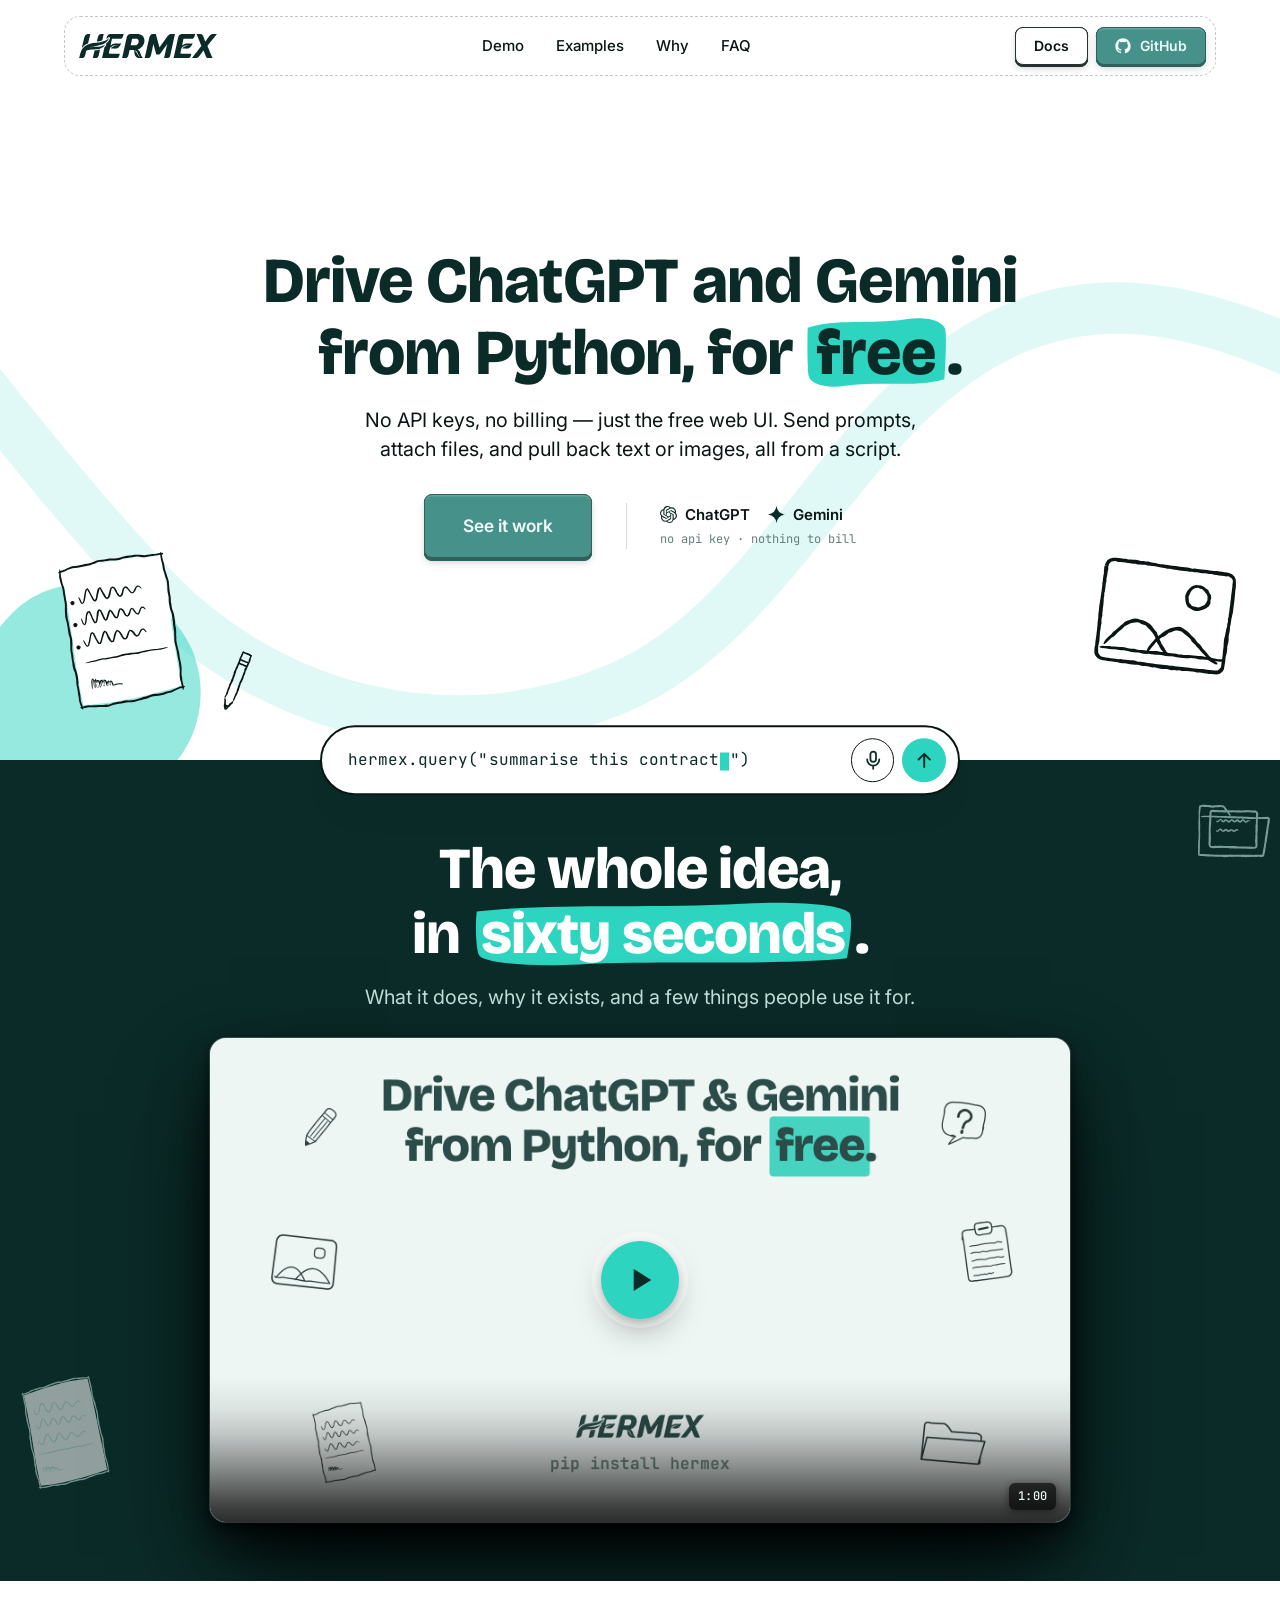
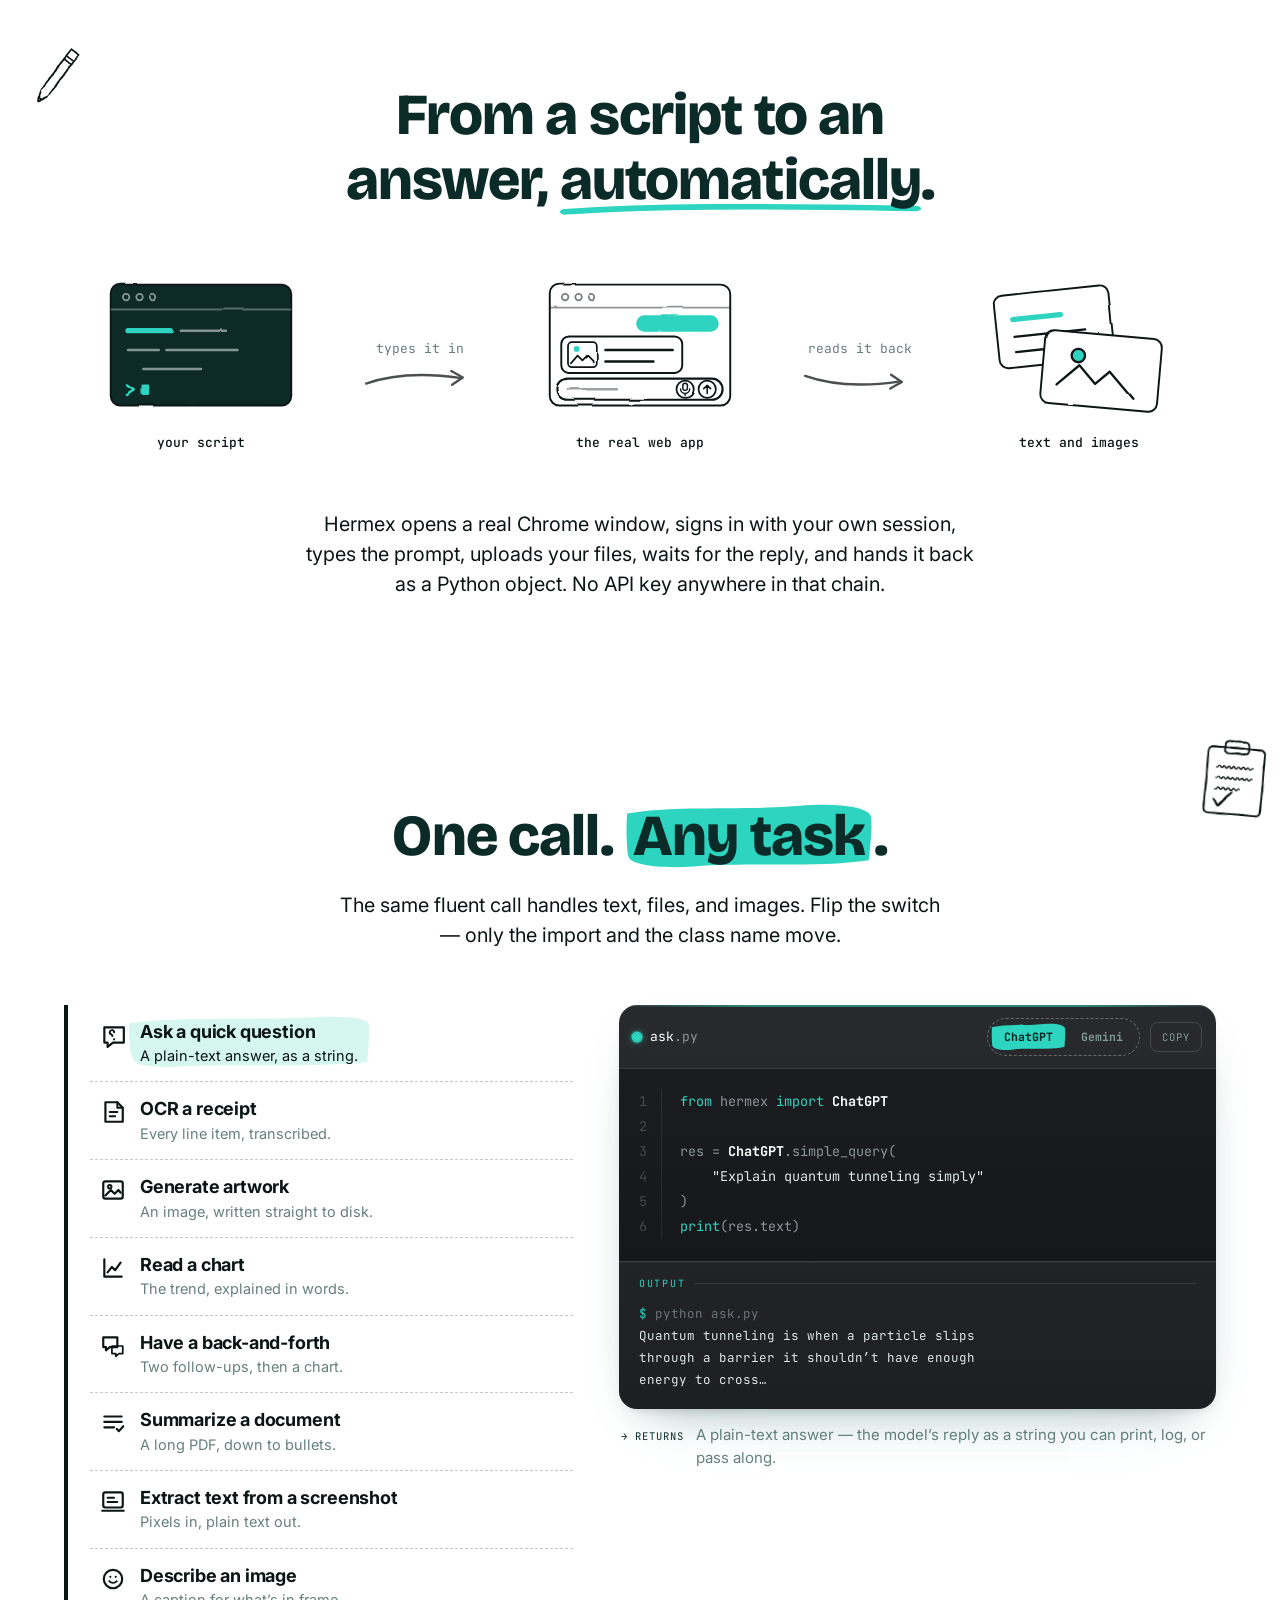
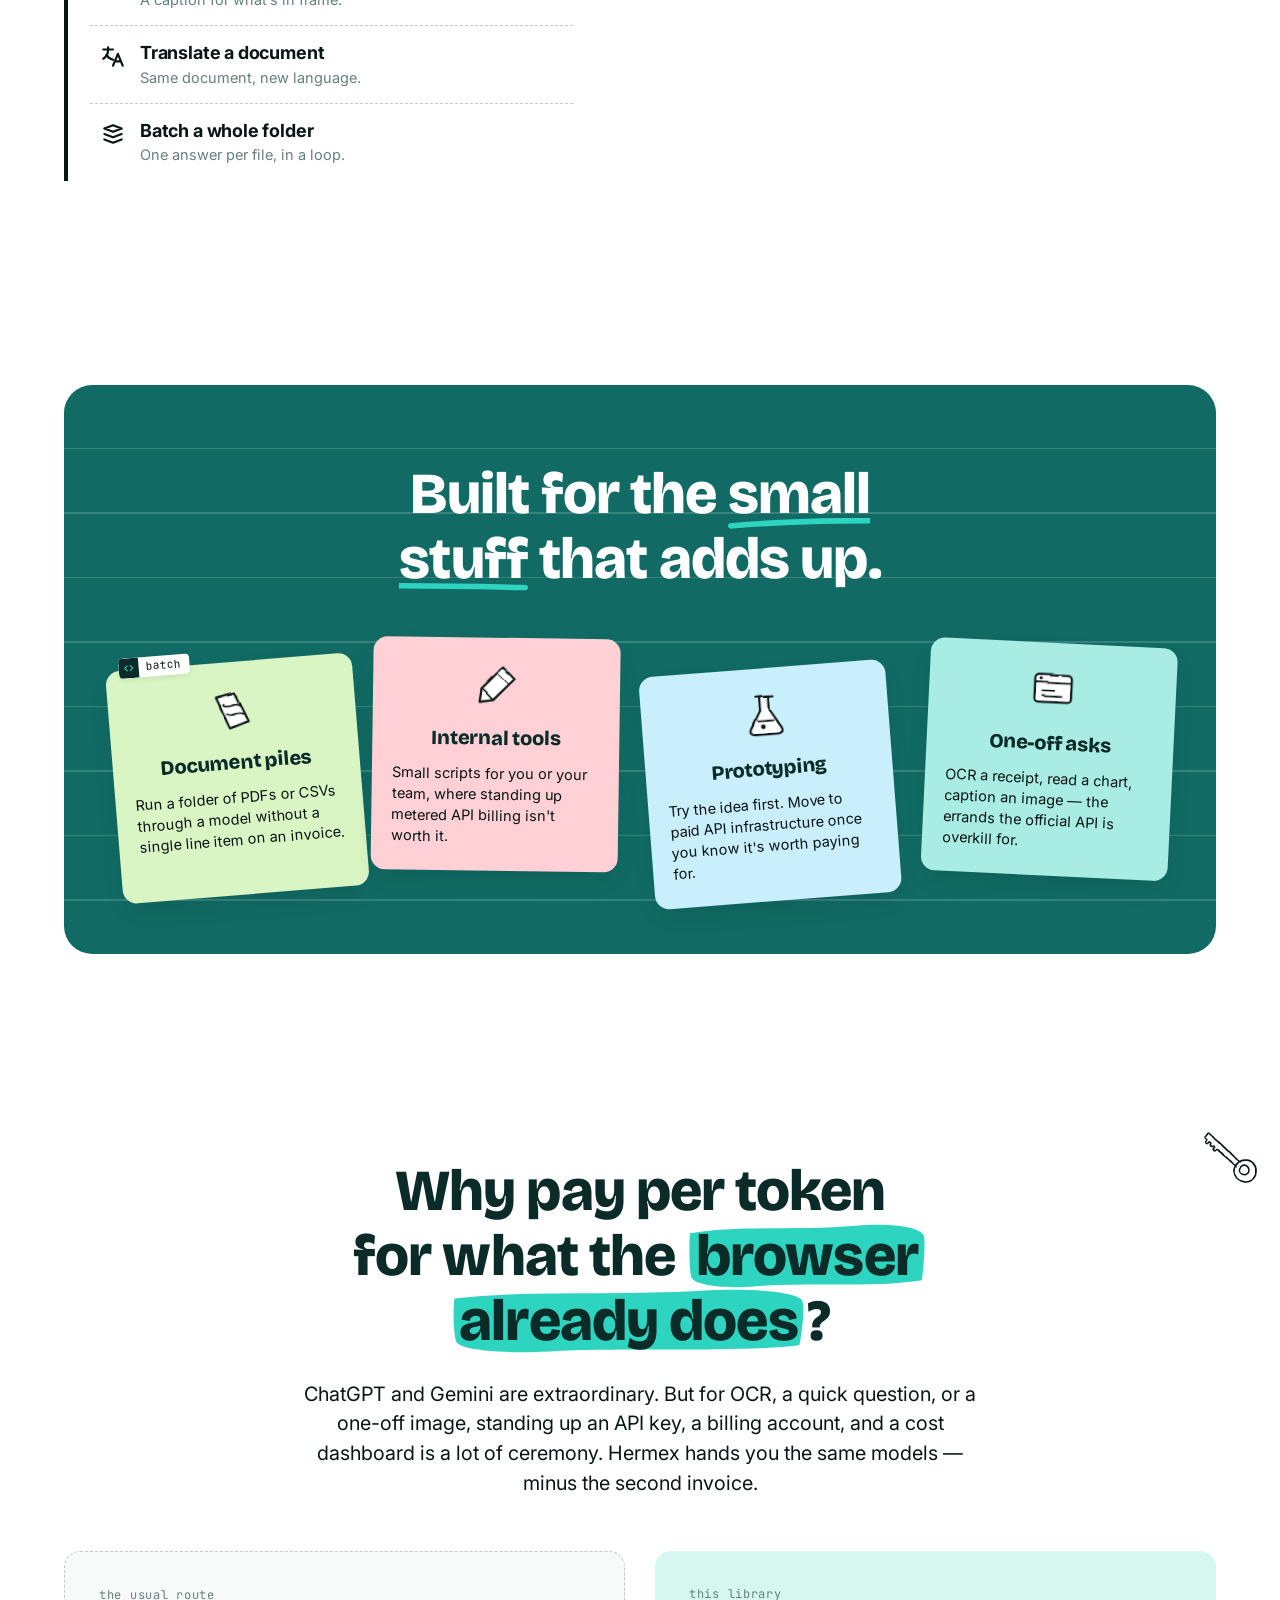
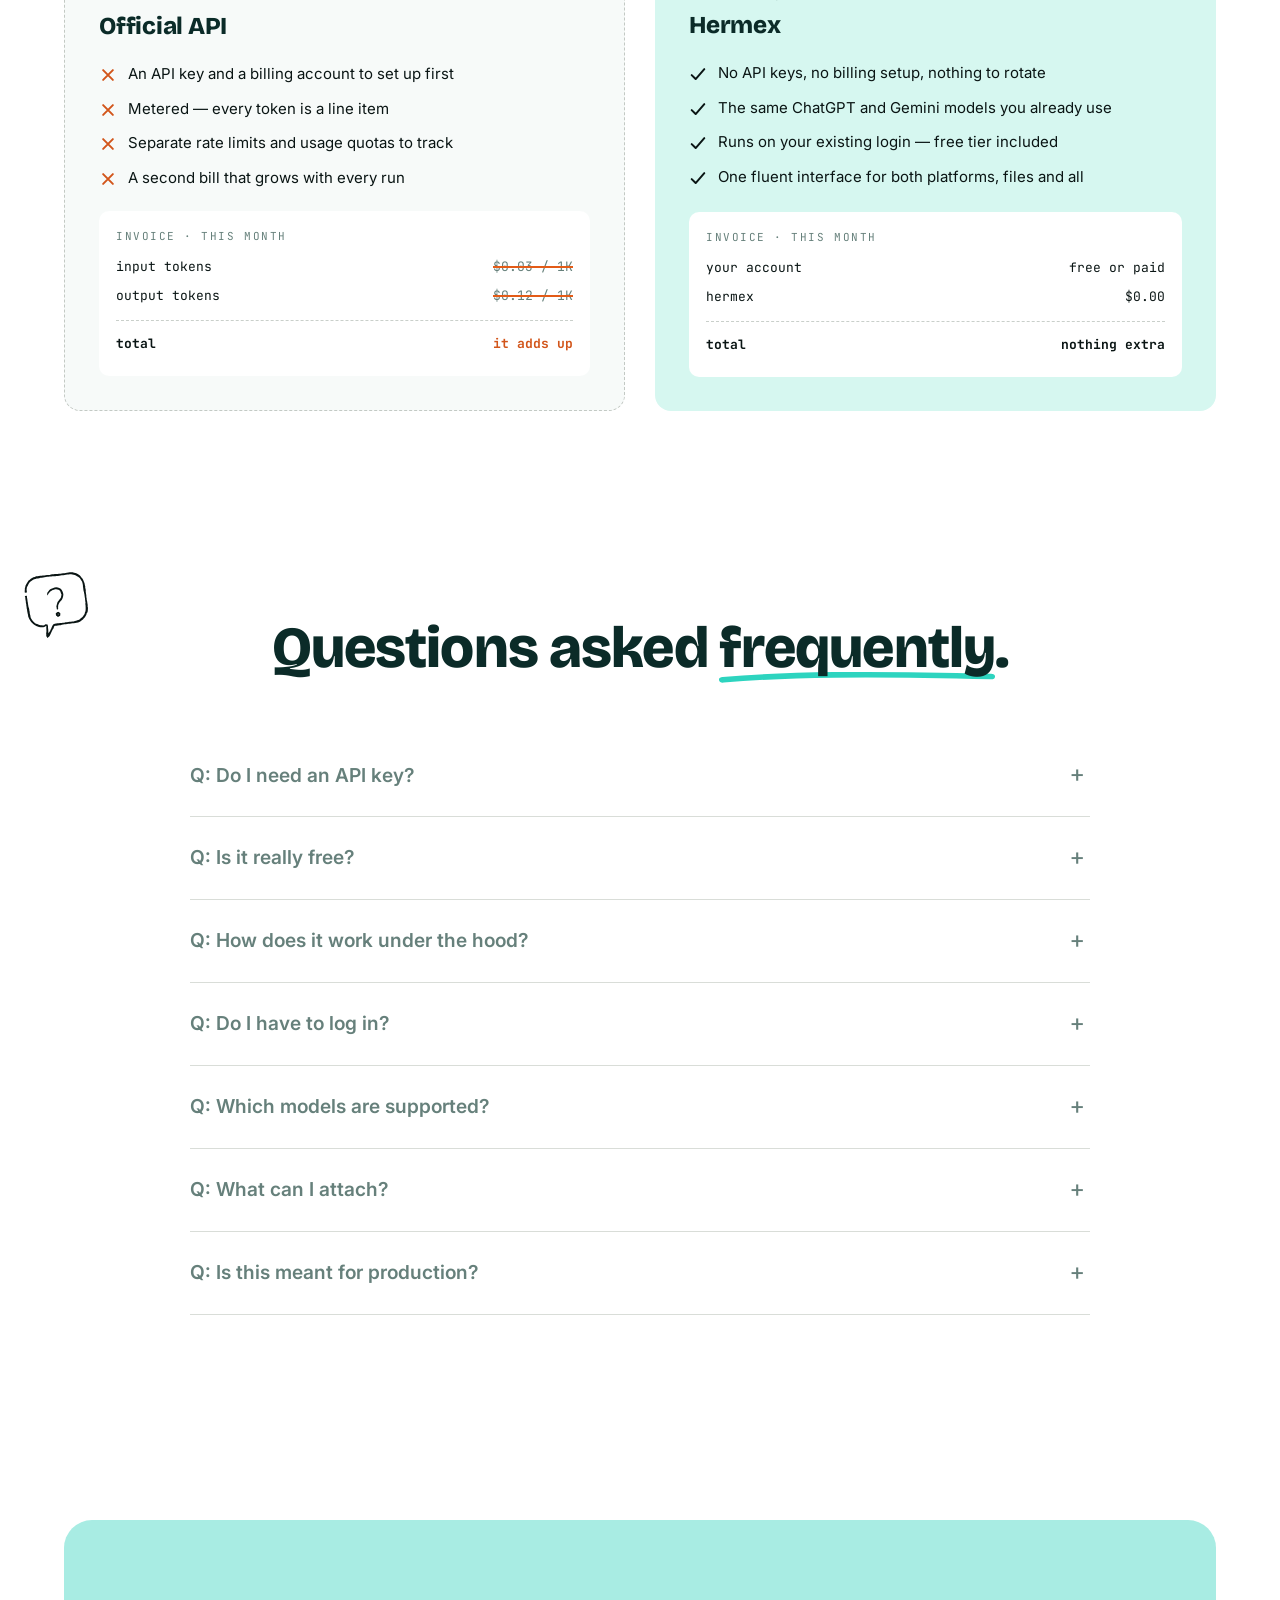
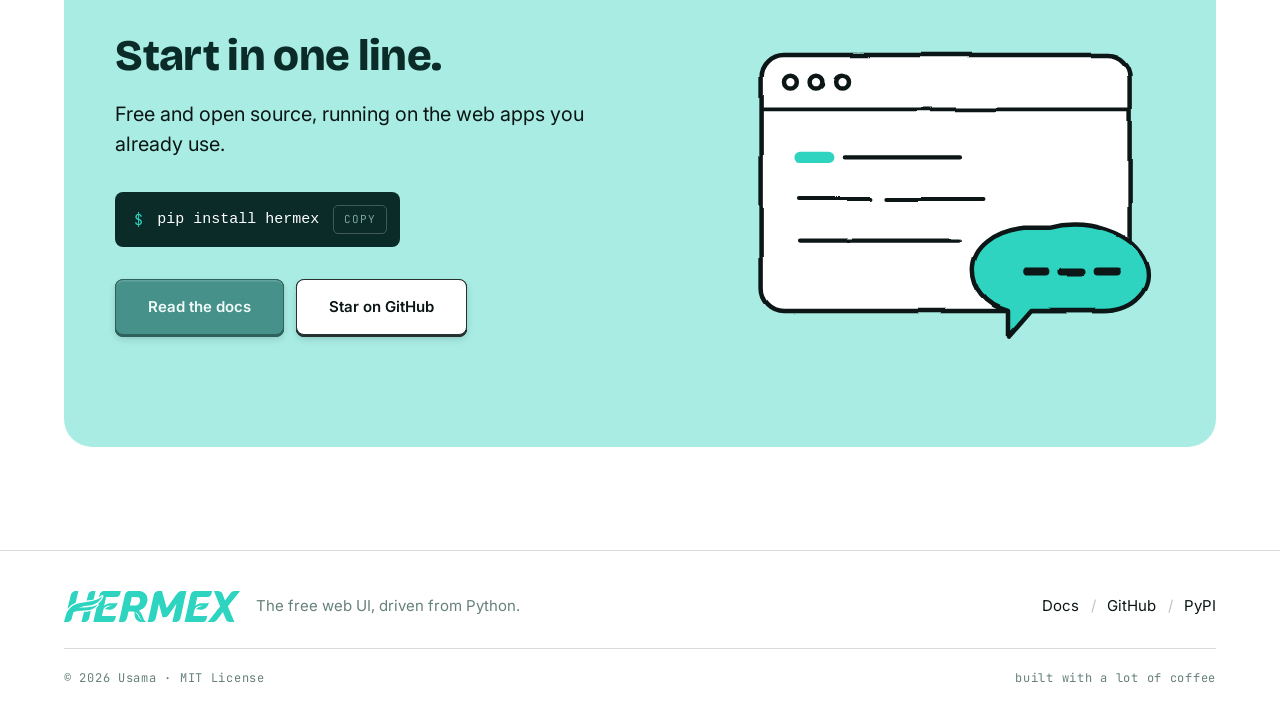
==== commit 0db54668: "new 60s intro video, captions, and a landing page pass Video - replaces the 25s Gemini screen record" ====
--- a/docs/content/index.html
+++ b/docs/content/index.html
@@ -33,14 +33,22 @@
   },
   "subjectOf": {
     "@type": "VideoObject",
-    "name": "Hermex in twenty-five seconds",
+    "name": "Hermex in sixty seconds",
     "description": "What Hermex does, why it exists, and a few things people use it for — driving the ChatGPT and Gemini web apps from a Python script, with no API key.",
-    "thumbnailUrl": "https://hermex.usama.ai/docs/assets/demo_thumbnail.png",
-    "contentUrl": "https://hermex.usama.ai/docs/assets/demo.mp4",
-    "uploadDate": "2026-05-28",
-    "duration": "PT25S"
+    "thumbnailUrl": "https://hermex.usama.ai/docs/assets/intro-poster.png",
+    "contentUrl": "https://hermex.usama.ai/docs/assets/intro.mp4",
+    "uploadDate": "2026-09-21",
+    "duration": "PT1M",
+    "inLanguage": "en",
+    "caption": {
+      "@type": "MediaObject",
+      "contentUrl": "https://hermex.usama.ai/docs/assets/intro.en.vtt",
+      "encodingFormat": "text/vtt",
+      "inLanguage": "en"
+    },
+    "transcript": "You've got a hundred receipts and you need the numbers out of every one. Two ways to do this. Neither is good. Set up a ChatGPT API account, add a card, pay by the token — forty-seven dollars. Or upload them to ChatGPT yourself, one at a time. There goes your afternoon. But what if you could automate the web app? That's Hermex. A Python library that drives the ChatGPT and Gemini web apps. Not the API — the app itself. It types your prompt into the chat box and hands the answer to your script. No API key. No billing. It runs on the account you already use. Ask it a question, and get a straight answer. That's one line of code. Send it a PDF and ask for the summary. Also one line. Or point it at a hundred prompts and write every image to disk. Still one line. It's free, open source, and one pip install away. No account to make, no key to copy. That's the whole setup. Head to the docs. You'll be running in minutes. Not an afternoon."
   }
-}</script><link rel="icon" href="data:image/svg+xml,<svg xmlns='http://www.w3.org/2000/svg' viewBox='266 571 486 395.5'><g fill='%233DC5B6'><g transform='translate(0 1536) scale(0.04 -0.04)'><path d=%22M10138 24109 c-28 -5 -112 -22 -188 -37 -220 -44 -510 -209 -699 -398 -230 -229 -354 -475 -464 -917 -99 -399 -726 -3048 -986 -4169 -13 -54 -20 -102 -16 -107 5 -4 70 69 146 162 161 199 544 578 754 747 272 219 699 488 1065 670 199 99 409 199 467 222 57 23 110 61 117 86 7 24 161 675 341 1445 181 770 379 1599 439 1842 61 244 111 449 111 456 0 16 -1010 14 -1087 -2z%22/><path d=%22M15535 24100 c-283 -41 -576 -185 -781 -383 -144 -139 -296 -363 -372 -551 -56 -137 -507 -1965 -507 -2054 0 -20 11 -37 24 -37 79 0 870 111 1174 164 353 63 832 170 941 212 38 14 60 50 72 116 10 53 96 427 192 833 223 942 397 1695 397 1712 0 20 -993 10 -1140 -12z%22/><path d=%22M18600 22307 c-635 -631 -1969 -1201 -3437 -1468 -362 -66 -1314 -207 -1863 -277 -515 -65 -1452 -230 -1845 -325 -202 -48 -474 -123 -605 -165 -1134 -366 -2065 -996 -2748 -1861 -198 -250 -479 -722 -616 -1034 -150 -342 -249 -664 -533 -1739 -139 -523 -263 -990 -277 -1038 -14 -48 -26 -101 -26 -119 0 -48 1079 -42 1313 7 273 57 511 188 723 397 149 147 206 227 297 417 96 199 151 386 353 1196 131 528 257 988 279 1021 50 78 326 205 648 301 537 160 968 218 1875 254 1147 47 1695 75 1912 101 477 56 987 168 1330 291 229 81 680 310 889 450 255 171 551 433 705 625 146 181 339 479 322 496 -5 6 -66 -28 -134 -73 -324 -217 -862 -434 -1399 -566 -738 -181 -1291 -240 -2563 -272 -927 -24 -1216 -44 -1672 -116 -129 -21 -238 -33 -243 -28 -14 13 603 206 894 279 420 106 957 209 1837 350 1090 175 1481 263 2009 451 437 155 978 439 1375 720 262 187 715 640 904 906 174 246 375 622 445 834 30 87 50 162 46 165 -4 3 -92 -78 -195 -180z%22/><path d=%22M15031 17749 c-75 -30 -664 -140 -931 -174 -117 -15 -414 -41 -661 -57 l-448 -30 -23 -88 c-13 -48 -128 -521 -256 -1050 -129 -529 -302 -1212 -385 -1517 -84 -305 -152 -562 -152 -571 0 -9 290 -12 644 -7 623 9 649 11 828 76 229 82 407 199 590 386 210 216 315 449 462 1033 121 478 476 1977 476 2009 0 22 -77 17 -144 -10z%22/></g></g></svg>"><script async src="https://www.googletagmanager.com/gtag/js?id=G-SLP99EGEE2"></script><script>function gtag(){dataLayer.push(arguments)}window.dataLayer=window.dataLayer||[],gtag("js",new Date);var local="file:"===location.protocol||/^(localhost|127\.0\.0\.1|0\.0\.0\.0|\[?::1\]?)$/.test(location.hostname);local||gtag("config","G-SLP99EGEE2")</script><link rel="preconnect" href="https://fonts.googleapis.com"><link rel="preconnect" href="https://fonts.gstatic.com" crossorigin><link href="https://fonts.googleapis.com/css2?family=Bricolage+Grotesque:opsz,wght@12..96,800&family=Inter:wght@400;500;600;700&family=JetBrains+Mono:wght@400;500;700&display=swap" rel="stylesheet"><style>:root{--paper:#ffffff;--paper-soft:#f7faf9;--ink:#0b2b28;--text:#0a1514;--muted:#66807b;--teal:#2dd4bf;--teal-wash:#d6f7f0;--teal-deep:#116b64;--teal-band:#0b2b28;--action:#46918a;--action-text:#f0fbf9;--note-mint:#d9f5c4;--note-blush:#ffd0d6;--note-sky:#c9eefc;--note-teal:#a8ece3;--code-bg:#0b2b28;--code-dim:#7fa39e;--code-kw:#2dd4bf;--code-id:#cdf3ec;--code-lit:#ffffff;--line:#d9ddd8;--line-ink:#0a1514;--font-display:'Bricolage Grotesque','Archivo Black',ui-sans-serif,system-ui,sans-serif;--font-ui:'Inter',ui-sans-serif,system-ui,-apple-system,'Segoe UI',sans-serif;--font-mono:'JetBrains Mono',ui-monospace,SFMono-Regular,Menlo,Consolas,monospace;--t-hero:clamp(36px, 5.2vw, 64px);--t-section:clamp(32px, 4.6vw, 58px);--t-panel:clamp(28px, 3.4vw, 44px);--t-card:clamp(21px, 1.9vw, 26px);--t-lead:clamp(17px, 1.55vw, 22px);--t-body:17px;--t-small:15px;--t-micro:12px;--page:1240px;--pad:clamp(20px, 4vw, 44px);--section:clamp(72px, 8vw, 128px);--r-btn:8px;--r-card:16px;--r-note:14px;--r-nav:16px;--r-big:28px;--shadow-note:rgba(10,21,20,.16) 0 10px 26px -8px;--shadow-lift:rgba(10,21,20,.10) 0 2px 6px -1px}*,::after,::before{box-sizing:border-box}*{margin:0}html{-webkit-text-size-adjust:100%;scroll-behavior:smooth}@media (prefers-reduced-motion:reduce){html{scroll-behavior:auto}}body{background:var(--paper);color:var(--text);font:400 var(--t-body)/1.6 var(--font-ui);-webkit-font-smoothing:antialiased;overflow-x:hidden}img,svg,video{display:block;max-width:100%}button{font:inherit;color:inherit;background:0 0;border:0;cursor:pointer}a{color:inherit;text-decoration-color:var(--teal);text-decoration-thickness:2px;text-underline-offset:3px}:focus-visible{outline:2px solid var(--ink);outline-offset:3px;border-radius:4px}::selection{background:var(--teal);color:var(--ink)}.skip{position:absolute;left:50%;top:8px;transform:translate(-50%,-200%);z-index:100;background:var(--ink);color:#fff;padding:10px 18px;border-radius:var(--r-btn);font-size:var(--t-small)}.skip:focus{transform:translate(-50%,0)}.wrap{width:100%;max-width:var(--page);margin-inline:auto;padding-inline:var(--pad)}section{padding-block:var(--section);position:relative}section[id]{scroll-margin-top:100px}.center{text-align:center}.sr{position:absolute;width:1px;height:1px;overflow:hidden;clip-path:inset(50%);white-space:nowrap}.display{font-family:var(--font-display);font-weight:800;color:var(--ink);line-height:1.12;letter-spacing:-.015em;text-wrap:balance}.t-hero{font-size:var(--t-hero)}.t-section{font-size:var(--t-section)}.t-panel{font-size:var(--t-panel)}.t-card{font-size:var(--t-card);line-height:1.15;letter-spacing:-.01em}.lead{font-size:var(--t-lead);line-height:1.5;color:var(--text);max-width:46ch}.lead.center{margin-inline:auto}.muted{color:var(--muted)}.mono-label{font-family:var(--font-mono);font-size:var(--t-micro);letter-spacing:.06em;color:var(--muted)}:root{--mark-blob:url("data:image/svg+xml,%3Csvg xmlns='http://www.w3.org/2000/svg' viewBox='0 0 200 62' preserveAspectRatio='none'%3E%3Cpath d='M2.5 11C40 3.4 92 8.6 141 4.2c30-2.7 55 1.4 56.4 9.1 1.5 8.4-.4 27-1.6 38.5-38 6.6-96 1.6-140 5.3-27 2.3-51-1.4-52.3-8.6C2 41.6 1.6 22 2.5 11Z' fill='%232dd4bf'/%3E%3C/svg%3E");--wash-blob:url("data:image/svg+xml,%3Csvg xmlns='http://www.w3.org/2000/svg' viewBox='0 0 300 90' preserveAspectRatio='none'%3E%3Cpath d='M4 14C60 3 150 10 230 5c40-2.6 66 2 66.5 11 .6 12-1 42-2.5 56-56 9-160 2-236 7-24 1.6-48-2-49-11C4 58 3 28 4 14Z' fill='%23000'/%3E%3C/svg%3E")}.mark{background-image:var(--mark-blob);background-size:100% 100%;background-repeat:no-repeat;padding:0 .16em .02em;-webkit-box-decoration-break:clone;box-decoration-break:clone}.mark-soft{background-image:url("data:image/svg+xml,%3Csvg xmlns='http://www.w3.org/2000/svg' viewBox='0 0 200 62' preserveAspectRatio='none'%3E%3Cpath d='M2.5 11C40 3.4 92 8.6 141 4.2c30-2.7 55 1.4 56.4 9.1 1.5 8.4-.4 27-1.6 38.5-38 6.6-96 1.6-140 5.3-27 2.3-51-1.4-52.3-8.6C2 41.6 1.6 22 2.5 11Z' fill='%23bdf0e7'/%3E%3C/svg%3E");background-size:100% 100%;background-repeat:no-repeat;-webkit-box-decoration-break:clone;box-decoration-break:clone}.swoosh{background-image:url("data:image/svg+xml,%3Csvg xmlns='http://www.w3.org/2000/svg' viewBox='0 0 200 14' preserveAspectRatio='none'%3E%3Cpath d='M3 9.5c46-6 104-7 194-3.5' stroke='%232dd4bf' stroke-width='6' fill='none' stroke-linecap='round'/%3E%3C/svg%3E");background-size:100% .22em;background-position:0 92%;background-repeat:no-repeat;padding-bottom:.1em}.on-dark .mark{filter:none}.tag{display:inline-flex;align-items:flex-start;gap:0;text-align:left}.tag i{display:grid;place-items:center;width:26px;height:26px;background:var(--ink);border-radius:6px;color:var(--teal);flex:none}.tag span{font-family:var(--font-mono);font-size:13px;color:var(--text);background:var(--teal-wash);padding:5px 12px;margin-left:6px;border-radius:3px}.tag.on-dark span{background:rgba(45,212,191,.24);color:#eafaf7}.tag.on-dark i{background:var(--teal);color:var(--ink)}.btn{--tx:0;--ty:0;--tilt:0deg;--rest:2px;--depth:0px;--dh:6px;--cast:0px;--k:1;--shade:color-mix(in srgb, var(--line-ink) 26%, transparent);--ex:calc(-1 * var(--tx) * var(--depth));--ey:calc(var(--rest) + var(--ty) * var(--depth));display:inline-flex;align-items:center;gap:9px;font-weight:600;font-size:var(--t-small);padding:15px 32px;border-radius:var(--r-btn);border:1.5px solid var(--wall);text-decoration:none;white-space:nowrap;transform:perspective(620px) rotateX(calc(var(--ty) * var(--tilt))) rotateY(calc(var(--tx) * var(--tilt))) scale(var(--k));box-shadow:inset 0 1.5px 0 0 var(--sheen,transparent),calc(var(--ex) * .1) calc(var(--ey) * .1) 0 0 var(--wall),calc(var(--ex) * .2) calc(var(--ey) * .2) 0 0 var(--wall),calc(var(--ex) * .3) calc(var(--ey) * .3) 0 0 var(--wall),calc(var(--ex) * .4) calc(var(--ey) * .4) 0 0 var(--wall),calc(var(--ex) * .5) calc(var(--ey) * .5) 0 0 var(--wall),calc(var(--ex) * .6) calc(var(--ey) * .6) 0 0 var(--wall),calc(var(--ex) * .7) calc(var(--ey) * .7) 0 0 var(--wall),calc(var(--ex) * .8) calc(var(--ey) * .8) 0 0 var(--wall),calc(var(--ex) * .9) calc(var(--ey) * .9) 0 0 var(--wall),var(--ex) var(--ey) 0 0 var(--wall),0 calc(var(--ey) + 2px + var(--cast)) calc(9px + var(--cast) * 1.7) calc(-2px) var(--shade);transition:transform .1s ease-out,box-shadow .1s ease-out}.btn:hover{--tilt:15deg;--depth:var(--dh);--k:1.035;--cast:7px}.btn:active{--depth:calc(var(--dh) * .35);--rest:1px;--k:1.005;--cast:0px}.btn.settling{transition:transform .28s ease-out,box-shadow .28s ease-out}.btn-primary{background:var(--action);color:var(--action-text);--wall:color-mix(in srgb, var(--action) 62%, var(--line-ink));--sheen:rgb(255 255 255 / .17)}.btn-outline{background:var(--paper);color:var(--text);--wall:color-mix(in srgb, var(--paper) 12%, var(--line-ink))}.btn-ic{width:16px;height:16px;flex:none}.btn-sm{--dh:4px;--rest:2px;padding:7px 18px;font-size:14px}.btn-lg{--dh:7px;--rest:3px;padding:17px 38px;font-size:clamp(16px, 1.35vw, 19px)}@media (prefers-reduced-motion:reduce){.btn,.btn:active,.btn:hover{transform:none;--k:1}}.sk{color:var(--line-ink)}.sk svg{overflow:visible;width:100%;height:auto}.sk-fill{fill:var(--teal)}.sk-lit{stroke:var(--paper)}.nav-outer{position:sticky;top:0;z-index:60;padding-top:16px;background:linear-gradient(var(--paper) 62%,transparent);transition:transform .32s cubic-bezier(.4, 0, .2, 1)}.nav-outer.nav-away{transform:translateY(calc(-100% - 12px))}@media (prefers-reduced-motion:reduce){.nav-outer{transition:none}}.nav{display:flex;align-items:center;gap:16px;border:1.5px dashed #c3c9c4;border-radius:var(--r-nav);background:var(--paper);padding:9px 9px 9px 14px}.nav-links{display:flex;gap:6px;margin-inline:auto;position:relative}.nav-links a{position:relative;z-index:1;font-size:var(--t-small);font-weight:500;text-decoration:none;color:var(--text);padding:8px 13px}.nav-mark{position:absolute;top:3px;bottom:3px;left:0;width:var(--w,0);transform:translateX(var(--x,0));background:var(--teal-wash);-webkit-mask-image:var(--mark-blob);mask-image:var(--mark-blob);-webkit-mask-size:100% 100%;mask-size:100% 100%;-webkit-mask-repeat:no-repeat;mask-repeat:no-repeat;opacity:0;pointer-events:none;transition:transform .26s cubic-bezier(.4, 0, .2, 1),width .26s cubic-bezier(.4, 0, .2, 1)}.nav-mark.on{opacity:1}@media (prefers-reduced-motion:reduce){.nav-mark{transition:none}}.nav-actions{display:flex;gap:8px;align-items:center}.logo{display:flex;align-items:center;gap:7px;text-decoration:none;flex:none}.wordmark{width:clamp(112px,12vw,138px);height:auto;color:var(--ink);display:block}@media (max-width:800px){.nav-links{display:none}.nav-actions{margin-left:auto}}@media (max-width:1000px){.nav-links a{padding:8px 10px}}@media (max-width:470px){.nav{gap:10px;padding:8px 8px 8px 12px}.nav-actions{gap:6px}.wordmark{width:clamp(96px,28vw,112px)}.nav-actions .btn-sm{padding:7px 12px;font-size:13px}.nav-actions .btn-ic{display:none}}.hero{padding-top:clamp(22px,3vw,44px);padding-bottom:0;overflow:hidden}.hero-inner{position:relative;z-index:2}.hero h1{margin-top:20px;max-width:22ch;margin-inline:auto}.hero-sub{margin:18px auto 0;max-width:46ch;font-size:var(--t-lead);line-height:1.45}.hero-cta{margin-top:30px;display:flex;align-items:center;justify-content:center;gap:clamp(18px,2.6vw,34px);flex-wrap:wrap}.works{display:flex;flex-direction:column;align-items:flex-start;gap:3px;text-align:left;padding-left:clamp(18px,2.6vw,34px);border-left:1.5px solid var(--line)}.works-row{display:flex;align-items:center;gap:18px;flex-wrap:wrap}.works-item{display:flex;align-items:center;gap:8px;font-size:var(--t-small);font-weight:600}.works-item svg{width:17px;height:17px;flex:none;color:var(--ink)}.works-note{font-family:var(--font-mono);font-size:var(--t-micro);color:var(--muted)}@media (max-width:720px){.hero-cta{flex-direction:column;gap:18px}.works{align-items:center;text-align:center;padding-left:0;border-left:0}.hero-scene{margin-top:24px}}@media (max-width:560px){:root{--t-hero:clamp(29px, 8vw, 36px);--t-lead:clamp(16px, 4.2vw, 17px)}.hero h1{margin-top:14px}.hero-sub{margin-top:16px}.hero-cta{margin-top:26px}}@media (min-width:900px) and (min-height:640px){.hero{min-height:min(76vh,780px);display:flex;flex-direction:column}.hero-inner,.hero-scene{margin-top:auto}}.hero-scene{position:relative;height:clamp(146px,15.5vw,208px);margin-top:4px}.hero-pen,.hero-pic,.paper-a{position:absolute;z-index:2}.paper-a{left:1%;bottom:40px;width:clamp(96px,10.5vw,142px);transform:translate(var(--fx,0),var(--fy,0)) rotate(calc(-13deg + var(--fr,0deg)))}.hero-pic{right:2%;bottom:54px;width:clamp(104px,11.5vw,158px);transform:translate(var(--fx,0),var(--fy,0)) rotate(calc(9deg + var(--fr,0deg)))}.hero-pen{left:15.5%;bottom:34px;width:clamp(52px,5.4vw,74px);transform:translate(var(--fx,0),var(--fy,0)) rotate(calc(-22deg + var(--fr,0deg)))}@media (max-width:760px){.hero-pen{display:none}}@media (max-width:560px){.paper-a{display:none}.hero-pic{right:-12px;bottom:18px;width:clamp(120px,34vw,148px)}.hero-scene{height:128px;margin-top:4px}}.hero-blob{position:absolute;left:-4%;bottom:-46px;width:clamp(168px,22vw,322px);z-index:1;color:var(--teal);opacity:.5}@media (max-width:760px){.hero-blob{display:none}}.hero-bg{position:absolute;inset:-40px -3% 0;z-index:0;pointer-events:none;color:var(--teal);overflow:hidden}.hero-bg svg{width:100%;height:100%;display:block}@media (max-width:700px){.hero-bg{inset:40px -18% 0;opacity:.8}}.composer-rail{position:relative;height:0;z-index:6}.composer{position:absolute;left:50%;top:0;transform:translate(-50%,-50%);width:min(92%,640px);display:flex;align-items:center;gap:12px;padding:11px 12px 11px 26px;border:2px solid var(--line-ink);border-radius:999px;background:var(--paper);box-shadow:rgba(11,43,40,.1) 0 22px 44px -20px,rgba(11,43,40,.07) 0 6px 14px -8px}.composer-line{flex:1;min-width:0;display:flex;align-items:center;gap:1px;overflow:hidden;font-family:var(--font-mono);font-size:clamp(11px, 1.42vw, 16px);color:var(--ink);white-space:nowrap}.composer-line .caret{width:.55em;height:1.15em;background:var(--teal);flex:none;transform:translateY(.08em)}@media (prefers-reduced-motion:no-preference){.composer-line .caret{animation:blink 1.05s steps(1,end) infinite}}@keyframes blink{0%,55%{opacity:1}100%,56%{opacity:0}}.composer-btns{display:flex;gap:8px;flex:none}.cbtn{width:clamp(34px,3.4vw,46px);aspect-ratio:1;display:grid;place-items:center;border:1.8px solid var(--line-ink);border-radius:50%;color:var(--ink)}.cbtn svg{width:54%;height:54%}.cbtn-send{background:var(--teal);border-color:var(--teal)}@media (max-width:620px){.composer{width:94%;padding-left:18px;gap:8px}}.ob{position:absolute;z-index:1;pointer-events:none;color:var(--line-ink)}.ob svg{display:block;width:100%;height:auto;overflow:visible}.ob{--gut:max(6px, calc(50% - 700px))}.ob-demo{top:40px;right:max(10px,calc(50% - 690px));width:clamp(70px,7.6vw,108px);color:#bfe6df;opacity:.6;transform:translate(var(--fx,0),var(--fy,0)) rotate(calc(9deg + var(--fr,0deg)))}.ob-demo2{bottom:96px;left:max(10px,calc(50% - 700px));width:clamp(78px,8.4vw,120px);color:#bfe6df;opacity:.55;transform:translate(var(--fx,0),var(--fy,0)) rotate(calc(-11deg + var(--fr,0deg)))}@media (max-width:1180px){.ob-demo2{display:none}}.ob-how{top:96px;left:var(--gut);width:clamp(64px,6.6vw,96px);transform:translate(var(--fx,0),var(--fy,0)) rotate(calc(-12deg + var(--fr,0deg)))}.ob-ex{top:88px;right:var(--gut);width:clamp(58px,6.2vw,88px);transform:translate(var(--fx,0),var(--fy,0)) rotate(calc(8deg + var(--fr,0deg)))}.ob-faq{top:104px;left:var(--gut);width:clamp(58px,6.4vw,90px);transform:translate(var(--fx,0),var(--fy,0)) rotate(calc(-9deg + var(--fr,0deg)))}@media (max-width:1399px){.ob-ex,.ob-faq,.ob-how{display:none}}@media (max-width:760px){.ob-demo{display:none}}.band-dark{background:var(--teal-band);color:#eafaf7;overflow-x:clip;padding-block:clamp(64px,6vw,92px) clamp(44px,4.6vw,68px)}.band-dark .display{color:#fff}.band-dark .lead{color:#c3ded9}.band-dark .mono-label{color:#86a8a2}.player-shell{position:relative;margin-top:26px;max-width:860px;margin-inline:auto}.player{position:relative;border-radius:var(--r-card);overflow:hidden;background:#adb49d;background:#a9cfc8}.player video{width:100%;aspect-ratio:16/9;background:#0b2b28;display:block}.player-cover{position:absolute;inset:0;width:100%;display:grid;place-content:center;justify-items:center;gap:18px;background:#a9cfc8;cursor:pointer;transition:opacity .3s ease}.player-cover[hidden]{display:none}.play{width:78px;height:78px;border-radius:50%;background:var(--teal);display:grid;place-items:center;position:relative;transition:transform .2s cubic-bezier(.3, 1.4, .5, 1),box-shadow .2s ease;box-shadow:0 0 0 9px rgba(255,255,255,.34),rgba(11,43,40,.3) 0 10px 26px -6px}.play::after{content:"";position:absolute;inset:-22px;border-radius:50%;border:1.5px solid rgba(11,43,40,.3);opacity:0;transform:scale(.9);transition:opacity .24s ease,transform .24s ease}.player-cover:focus-visible .play,.player-cover:hover .play{transform:scale(1.06)}.player-cover:hover .play::after{opacity:1;transform:scale(1)}.play svg{transform:translateX(2px)}.play-label{font-family:var(--font-mono);font-size:13px;color:#0b2b28;background:rgba(255,255,255,.5);padding:7px 16px;border-radius:999px}@media (max-width:620px){.player-cover{gap:clamp(9px,2.6vw,14px)}.play{width:clamp(48px,13.5vw,66px);height:clamp(48px,13.5vw,66px);box-shadow:0 0 0 clamp(5px,1.5vw,7px) rgba(255,255,255,.34),rgba(11,43,40,.3) 0 8px 20px -6px}.play svg{width:clamp(15px,4.2vw,20px);height:auto}.play::after{inset:clamp(-16px,-4vw,-12px)}.play-label{font-size:clamp(10px, 2.9vw, 12px);padding:5px 12px}}.player{position:relative;z-index:1}.flow{margin-top:62px;display:grid;align-items:center;grid-template-columns:1fr auto 1fr auto 1fr;gap:clamp(10px,2vw,28px)}.flow-step{display:grid;place-items:center;gap:14px}.flow-step .sk{width:clamp(120px,15vw,210px)}.flow-arrow{display:grid;justify-items:center;gap:10px;min-width:90px}.flow-cap{font-family:var(--font-mono);font-size:13px;font-weight:500;color:var(--text);white-space:nowrap}.flow-arrow span{font-family:var(--font-mono);font-size:13px;color:var(--muted);white-space:nowrap}.flow-arrow svg{color:var(--line-ink);opacity:.75;overflow:visible}.flow-arrow .arrow-long{width:clamp(60px,9vw,150px)}.flow-arrow .arrow-curve{width:54px;display:none}.arrow-wrap{display:grid;place-items:center}#how .lead{margin-top:56px}@media (max-width:840px){#how{padding-block:32px}#how .lead{margin-top:32px}.flow{--row-gap:54px;grid-template-columns:1fr 1fr;grid-template-rows:repeat(4,auto);column-gap:clamp(30px,12vw,52px);row-gap:var(--row-gap);max-width:430px;margin:32px auto 0}.flow>:first-child{grid-area:1/1/3/2}.flow>:nth-child(3){grid-area:2/2/4/3}.flow>:nth-child(5){grid-area:3/1/5/2}.flow>:nth-child(2){grid-area:1/2/3/3;align-self:start;margin-top:22px}.flow>:nth-child(4){grid-area:3/2/5/3;align-self:end;margin-bottom:calc(var(--row-gap) - 38px)}.flow-step{grid-template-columns:1fr;gap:8px;place-items:center}.flow-step .sk{width:min(168px,100%)}.flow-arrow{justify-items:start;align-content:center;gap:2px;height:auto;min-width:0}.arrow-wrap{display:block;margin-left:-40px}.flow>:nth-child(4)>span:first-child{order:2}.flow-arrow .arrow-long{display:none}.flow-arrow .arrow-curve{display:block;width:56px}}@media (max-width:384px){#how{padding-block:26px}.flow-arrow span,.flow-cap{font-size:12px}}.ex-grid{display:grid;grid-template-columns:minmax(0,.92fr) minmax(0,1.08fr);gap:clamp(26px,3.6vw,52px);margin-top:54px;align-items:start}.ex-grid>*{min-width:0}@media (max-width:860px){.ex-grid{grid-template-columns:1fr}}.ex-list{list-style:none;padding:0 0 0 22px;border-left:4px solid var(--line-ink)}.ex-list li+li{border-top:1.5px dashed #c3c9c4}.ex-list button{display:flex;gap:14px;align-items:flex-start;width:100%;text-align:left;padding:15px 10px;border-radius:6px}.ex-list .ico{flex:none;width:26px;color:var(--line-ink);margin-top:2px}.ex-list h3{font-size:18px;font-weight:700;letter-spacing:-.01em;line-height:1.3}.ex-list p{font-size:14.5px;color:var(--muted);line-height:1.4;margin-top:3px}.ex-list .txt{position:relative;padding:6px 14px 8px;margin:-6px -14px -8px}.ex-list .txt::before{content:'';position:absolute;inset:0;background:var(--teal-wash);-webkit-mask-image:var(--wash-blob);mask-image:var(--wash-blob);-webkit-mask-size:100% 100%;mask-size:100% 100%;-webkit-mask-repeat:no-repeat;mask-repeat:no-repeat;opacity:0;transition:opacity .18s ease}.ex-list .txt>*{position:relative}.ex-list button:hover .txt::before{opacity:.5}.ex-list button[aria-selected=true] .txt::before{opacity:1}.ex-list button[aria-selected=true] p{color:var(--text)}@media (prefers-reduced-motion:reduce){.ex-list .txt::before{transition:none}}@media (max-width:860px){.ex-grid{gap:20px;margin-top:32px}.ex-list{display:flex;overflow-x:auto;overscroll-behavior-x:contain;padding:0 0 3px;border-left:0;scrollbar-width:none;border-bottom:1.5px solid var(--line)}.ex-list::-webkit-scrollbar{display:none}.ex-list[data-fade=end]{-webkit-mask-image:linear-gradient(90deg,#000 calc(100% - 44px),transparent);mask-image:linear-gradient(90deg,#000 calc(100% - 44px),transparent)}.ex-list[data-fade=start]{-webkit-mask-image:linear-gradient(90deg,transparent,#000 44px);mask-image:linear-gradient(90deg,transparent,#000 44px)}.ex-list[data-fade=both]{-webkit-mask-image:linear-gradient(90deg,transparent,#000 44px,#000 calc(100% - 44px),transparent);mask-image:linear-gradient(90deg,transparent,#000 44px,#000 calc(100% - 44px),transparent)}.ex-list li{flex:none}.ex-list li+li{border-top:0;border-left:1.5px dashed #c3c9c4}.ex-list button{padding:10px 15px 12px;gap:8px;align-items:center;white-space:nowrap}.ex-list .ico{width:18px;margin-top:0}.ex-list h3{font-size:14px}.ex-list p{display:none}.ex-list .txt{padding:5px 11px 7px;margin:-5px -11px -7px}}@media (min-width:861px){.ex-sticky{position:sticky;top:96px}}.cell{--c-def:#8d949c;--c-kw:#2dd4bf;--c-id:#ffffff;--c-str:#dfe6e4;position:relative;margin:0;overflow:hidden;border-radius:18px;background:linear-gradient(#1c1e22,#111316);font-family:var(--font-mono);box-shadow:rgba(45,212,191,.2) 0 34px 70px -42px,rgba(12,14,17,.36) 0 20px 48px -26px,rgba(12,14,17,.26) 0 5px 14px -8px,inset 0 1px 0 rgba(255,255,255,.09)}.cell::before{content:"";position:absolute;inset:0 0 auto;height:2px;background:linear-gradient(90deg,transparent,var(--teal) 22%,var(--teal) 78%,transparent);opacity:.5}.cell-head{display:flex;align-items:center;gap:10px;padding:13px 14px;background:rgba(255,255,255,.05);box-shadow:inset 0 -1px 0 rgba(255,255,255,.08)}.cell-file{display:inline-flex;align-items:center;flex:none;font-size:13px;letter-spacing:.01em}.cell-file .nm{color:var(--c-id)}.cell-file .ex{color:var(--c-def)}.cell-file .dot{position:relative;flex:none;width:8px;height:8px;margin-right:9px;border-radius:50%;background:var(--teal);box-shadow:0 0 0 3px rgba(45,212,191,.18),0 0 9px rgba(45,212,191,.75)}.cell-file .dot::after{content:"";position:absolute;inset:0;border-radius:50%;box-shadow:0 0 0 1.5px var(--teal);animation:dotPulse 3s cubic-bezier(.25,.6,.3,1) infinite}@keyframes dotPulse{0%{transform:scale(1);opacity:.65}100%,70%{transform:scale(2.8);opacity:0}}@media (prefers-reduced-motion:reduce){.cell-file .dot::after{animation:none;opacity:0}}.cell-switch{margin-left:auto;display:flex;gap:2px;padding:3px;flex:none;position:relative;border:1.5px dashed rgba(255,255,255,.3);border-radius:999px}.sw-mark{position:absolute;top:3px;bottom:3px;left:0;width:var(--w,0);transform:translateX(var(--x,0));background:var(--teal);pointer-events:none;-webkit-mask-image:var(--mark-blob);mask-image:var(--mark-blob);-webkit-mask-size:100% 100%;mask-size:100% 100%;-webkit-mask-repeat:no-repeat;mask-repeat:no-repeat;transition:transform .28s cubic-bezier(.4, 0, .2, 1),width .28s cubic-bezier(.4, 0, .2, 1)}@media (prefers-reduced-motion:reduce){.sw-mark{transition:none}}.cell-switch button{position:relative;z-index:1;font-family:var(--font-mono);font-size:11.5px;color:#7f9c97;padding:6px 14px;border-radius:999px;font-weight:700;transition:color .18s ease}.cell-switch button{padding:6px 13px}.cell-switch button[aria-pressed=true]{color:#07211f}.cell-switch button[aria-pressed=false]:hover{color:var(--c-str)}.cell-copy{flex:none;font-family:var(--font-mono);font-size:10.5px;letter-spacing:.09em;text-transform:uppercase;color:#7f9c97;border:1px solid rgba(255,255,255,.14);border-radius:8px;padding:6px 11px;transition:color .15s,border-color .15s,background-color .15s}.cell-copy:hover{color:var(--c-str);border-color:rgba(255,255,255,.3);background:rgba(255,255,255,.04)}.cell-copy[data-copied="1"]{color:var(--teal);border-color:rgba(45,212,191,.55)}.cell-code{padding:20px 20px 22px 0;overflow-x:auto;font-size:13.5px;line-height:1.85;color:var(--c-def)}.ex-pane{counter-reset:l}.ex-pane[hidden]{display:none}.cell-code .line{white-space:pre}.cell-code .line::before{counter-increment:l;content:counter(l);display:inline-block;width:3.2em;padding-right:1.05em;margin-right:1.35em;color:rgba(255,255,255,.2);text-align:right;user-select:none;border-right:1px solid rgba(255,255,255,.08)}.k{color:var(--c-kw)}.id{color:var(--c-id);font-weight:700}.s{color:var(--c-str)}.cell-out{background:rgba(255,255,255,.05);box-shadow:inset 0 1px 0 rgba(255,255,255,.08),inset 0 2px 0 rgba(255,255,255,.04);padding:15px 20px 19px}.cell-out-label{font-size:10px;letter-spacing:.18em;text-transform:uppercase;color:var(--teal);display:flex;align-items:center;gap:8px}.cell-out-label::after{content:"";flex:1;height:1px;background:rgba(255,255,255,.1)}.out{margin-top:11px;font-size:12.5px;line-height:1.75;color:var(--c-str);word-break:break-word}.out .ex-pane{white-space:pre-wrap}.out .p{color:#6d757c;display:inline-block}.out .p::first-letter{color:var(--teal)}.out-frame{border:1px dashed rgba(255,255,255,.28);border-radius:10px;padding:16px;display:grid;place-items:center;gap:9px;white-space:normal;color:var(--c-str);background:rgba(255,255,255,.03)}.out-frame svg{stroke:currentColor}.returns-note{margin-top:15px;display:flex;gap:12px;align-items:baseline;font-size:var(--t-small);line-height:1.5;color:var(--muted);padding-inline:2px}.returns-note .mono-label{flex:none;color:var(--ink);letter-spacing:.1em;text-transform:uppercase;font-size:10.5px}.ruled{position:relative;border-radius:var(--r-big);overflow:hidden;background:repeating-linear-gradient(to bottom,transparent 0 63px,rgba(255,255,255,.16) 63px 64.5px),var(--teal-deep);padding:clamp(48px,6vw,92px) clamp(20px,4vw,64px)}.ruled h2{color:#fff}.notes{display:grid;grid-template-columns:repeat(4,1fr);gap:clamp(12px,1.6vw,22px);margin-top:52px}@media (max-width:900px){.notes{grid-template-columns:repeat(2,1fr);gap:22px}}.note{position:relative;border-radius:var(--r-note);padding:22px 20px 24px;color:var(--text);box-shadow:var(--shadow-note)}.note{--rot:0deg;--tx:0px;--ty:0px;transform:translate(calc(var(--tx) + clamp(var(--fx-lo,-999px),var(--fx,0px),var(--fx-hi,999px))),calc(var(--ty) + clamp(var(--fy-lo,-999px),var(--fy,0px),var(--fy-hi,999px)))) rotate(calc(var(--rot) + var(--fr,0deg)))}.note:first-child{background:var(--note-mint);--rot:-4deg;--ty:14px}.note:nth-child(2){background:var(--note-blush);--rot:2.6deg;--ty:-10px}.note:nth-child(3){background:var(--note-sky);--rot:-2.2deg;--ty:20px}.note:nth-child(4){background:var(--note-teal);--rot:4deg;--ty:-4px}.note .ico{width:46px;color:var(--line-ink);margin:2px auto 14px}.note h3{font-family:var(--font-display);font-weight:800;font-size:20px;letter-spacing:-.01em;text-align:center;color:var(--ink)}.note p{margin-top:9px;font-size:14.5px;line-height:1.45}@media (max-width:470px){.notes{gap:26px 14px;margin-top:34px}.note{padding:16px 13px 18px;--ty:0px;--fx-lo:-3px;--fx-hi:3px;--fy-lo:-8px;--fy-hi:8px}.note .ico{display:none}.note h3{font-size:16px;text-align:left}.note p{font-size:12.5px;line-height:1.4;margin-top:6px}.note:first-child{--rot:-3.2deg}.note:nth-child(2){--rot:-2.2deg}.note:nth-child(3){--rot:2.6deg}.note:nth-child(4){--rot:3.4deg}}@media (max-width:360px){.ruled{padding-inline:14px}.notes{gap:22px 11px}.note{padding:14px 11px 16px}.note h3{font-size:15px}.note p{font-size:12px}}.note-tab{position:absolute;top:-12px;left:14px;display:flex;align-items:center;background:var(--paper);border-radius:4px;box-shadow:var(--shadow-lift);font-family:var(--font-mono);font-size:11px;padding-right:9px;overflow:hidden}.note-tab i{display:grid;place-items:center;width:20px;height:20px;background:var(--ink);color:var(--teal);margin-right:7px}.why-grid{display:grid;grid-template-columns:1fr 1fr;gap:clamp(20px,2.6vw,30px);margin-top:52px}.why-card{border-radius:var(--r-card);padding:clamp(24px,3vw,34px);display:flex;flex-direction:column;gap:22px;min-width:0}.why-card.a{background:var(--paper-soft);border:1.5px dashed #c3c9c4}.why-card.b{background:var(--teal-wash)}.why-list{list-style:none;padding:0;display:grid;gap:13px}.why-list li{display:flex;gap:11px;font-size:var(--t-small);line-height:1.45}.why-list svg{flex:none;margin-top:3px}.receipt{margin-top:auto;background:var(--paper);border-radius:10px;padding:17px;font-family:var(--font-mono);font-size:13px}.receipt .row{display:flex;justify-content:space-between;gap:12px;padding:4px 0}.receipt .hr{border-top:1.5px dashed #c9cfca;margin:9px 0}.receipt .total{font-weight:700}.receipt-label{font-size:11px;letter-spacing:.14em;text-transform:uppercase;color:var(--muted);margin-bottom:8px}.strike{text-decoration:line-through;text-decoration-color:#e35b17;text-decoration-thickness:2px;color:var(--muted)}.warn{color:#d2551a}@media (max-width:620px){.why-grid{gap:10px;margin-top:34px}.why-card{padding:15px 12px 14px;gap:14px}.why-card .t-card{font-size:clamp(17px, 5vw, 21px)}.why-card .mono-label{font-size:10px}.why-list{gap:10px}.why-list li{font-size:clamp(11.5px, 3.2vw, 13px);gap:6px;line-height:1.35}.why-list svg{width:13px;height:13px;margin-top:2px}.receipt{padding:11px 9px;font-size:clamp(8px, 2.6vw, 11.5px)}.receipt .row{gap:5px;padding:3px 0;align-items:flex-start}.receipt .row span:last-child{white-space:nowrap}.receipt-label{font-size:clamp(7.2px, 2.4vw, 9px);letter-spacing:.04em;margin-bottom:6px;white-space:nowrap}}@media (max-width:360px){.why-grid{gap:8px}.why-card{padding:13px 9px 12px}.receipt{padding:8px 6px}.receipt .row{gap:4px}}.faq{max-width:900px;margin:54px auto 0}.faq details{border-bottom:1.5px solid var(--line)}.faq summary{list-style:none;cursor:pointer;padding:28px 50px 28px 0;position:relative;font-size:clamp(17px, 1.5vw, 21px);font-weight:600;color:var(--muted);line-height:1.35;transition:color .15s ease}.faq summary::-webkit-details-marker{display:none}.faq details[open] summary,.faq summary:hover{color:var(--ink)}.faq summary::after{content:"+";position:absolute;right:6px;top:50%;transform:translateY(-50%) rotate(0);font-family:var(--font-mono);font-size:24px;font-weight:400;color:var(--muted);transition:transform .34s cubic-bezier(.4, 0, .2, 1),color .2s ease}.faq details[open] summary::after{transform:translateY(-50%) rotate(135deg);color:var(--ink)}.faq .a-wrap{overflow:hidden}.js .faq .a-wrap{height:0}.js .faq details[open] .a-wrap{height:auto}@media (prefers-reduced-motion:no-preference){.js .faq .a-wrap{transition:height .34s cubic-bezier(.4, 0, .2, 1)}}.faq .a{padding:0 50px 30px 0;font-size:var(--t-small);line-height:1.6;color:var(--text);max-width:68ch}.faq code{font-family:var(--font-mono);font-size:.9em;padding:0 .3em .04em}@media (max-width:620px){.faq{margin-top:34px}.faq summary{padding:17px 30px 17px 0;line-height:1.3;font-size:clamp(15px, 4.1vw, 17px)}.faq summary::after{font-size:20px;right:2px}.faq .a{padding:0 26px 20px 0;line-height:1.55;font-size:clamp(13.5px, 3.6vw, 15px)}}.cta{position:relative;overflow:hidden;border-radius:var(--r-big);background:var(--note-teal);padding:clamp(40px,5.6vw,78px) clamp(24px,4vw,64px);display:grid;grid-template-columns:minmax(0,1fr) minmax(0,.78fr);gap:30px;align-items:center}@media (max-width:860px){.cta{grid-template-columns:1fr}.cta-art{display:none}}.cta .lead{margin-top:20px;max-width:42ch}.cta-actions{margin-top:32px;display:flex;flex-wrap:wrap;gap:12px;align-items:center}@media (max-width:560px){.cta-actions+.cta-actions{flex-wrap:nowrap;gap:10px}.cta-actions+.cta-actions .btn{flex:1 1 0;min-width:0;padding:14px 10px;font-size:14px;justify-content:center}}.cta-art{justify-self:end;width:min(126%,480px);color:var(--line-ink);margin-right:clamp(-64px,-4vw,-24px)}.cmd{display:inline-flex;align-items:center;gap:14px;background:var(--code-bg);color:#fff;font-family:var(--font-mono);font-size:var(--t-small);padding:13px 13px 13px 19px;border-radius:var(--r-btn);max-width:100%}.cmd .prompt{color:var(--teal)}.cmd code{overflow-x:auto}.cmd button{font-family:var(--font-mono);font-size:11px;letter-spacing:.08em;text-transform:uppercase;color:var(--code-dim);flex:none;border:1px solid rgba(255,255,255,.22);border-radius:5px;padding:5px 10px;transition:color .15s,border-color .15s}.cmd button:hover,.cmd button[data-copied="1"]{color:var(--teal);border-color:var(--teal)}footer{border-top:1.5px solid var(--line);padding-block:40px 34px}.foot{display:flex;flex-wrap:wrap;align-items:center;justify-content:space-between;gap:22px 30px}.foot-left{display:flex;align-items:center;gap:16px;flex-wrap:wrap}.foot-tag{font-size:var(--t-small);color:var(--muted)}.foot-links{display:flex;flex-wrap:wrap;gap:22px;font-size:var(--t-small)}.foot-bottom{margin-top:26px;padding-top:20px;border-top:1px solid var(--line);display:flex;flex-wrap:wrap;gap:10px 20px;justify-content:space-between}.wm-link{display:block;width:clamp(128px,17vw,176px);flex:none}#wm{width:100%;height:auto;color:var(--teal);display:block}@media (max-width:620px){.foot{justify-content:center;text-align:center}.foot-bottom,.foot-left,.foot-links{justify-content:center}}@media (max-width:560px){footer{padding-block:28px 22px}.foot{gap:13px 22px}.foot-left{gap:9px}.wm-link{width:108px}.foot-links{gap:20px}.foot-bottom{margin-top:16px;padding-top:14px;gap:4px 12px}}@media (prefers-reduced-motion:no-preference){.js .rise{opacity:0;transform:translateY(20px);transition:opacity .65s ease,transform .65s ease}.js .rise.in{opacity:1;transform:none}.js .rise.d1{transition-delay:.08s}.js .rise.d2{transition-delay:.16s}.js .rise.d3{transition-delay:.24s}}</style><script>document.documentElement.classList.add("js")</script></head><body><a class="skip" href="#main">Skip to content</a> <svg width="0" height="0" style="position:absolute" aria-hidden="true"><filter id="rough-soft" x="-14%" y="-14%" width="128%" height="128%"><feTurbulence type="fractalNoise" baseFrequency="0.019" numOctaves="3" seed="15" result="n"/><feDisplacementMap in="SourceGraphic" in2="n" scale="2.2" xChannelSelector="R" yChannelSelector="G"/></filter><symbol id="pg1" viewBox="0 0 158 196"><path d="M17.0 20.2 L25.1 18.7 L33.4 17.4 L41.8 16.4 L50.4 15.5 L59.0 14.8 L67.7 14.3 L76.3 14.0 L85.0 13.8 L93.6 13.7 L102.0 13.8 L110.4 14.0 L118.6 14.4 L126.5 15.0 L134.3 15.6 L135.2 27.3 L136.0 38.6 L136.5 49.7 L136.8 60.4 L137.0 71.0 L137.1 81.4 L137.2 91.8 L137.3 102.1 L137.5 112.6 L137.6 123.3 L137.9 134.3 L138.2 145.6 L138.6 157.2 L139.2 169.3 L131.0 170.6 L122.7 171.9 L114.3 173.0 L105.7 174.1 L97.1 175.0 L88.4 175.9 L79.7 176.6 L71.1 177.1 L62.5 177.5 L54.0 177.8 L45.6 177.8 L37.4 177.6 L29.4 177.2 L21.7 176.6 L20.8 164.5 L20.1 152.7 L19.6 141.2 L19.4 130.0 L19.3 119.0 L19.3 108.2 L19.3 97.6 L19.2 86.9 L19.1 76.3 L18.9 65.5 L18.6 54.5 L18.2 43.3 L17.7 31.9 L17.0 20.2Z" fill="var(--page-fill,#fff)"/><path fill-rule="evenodd" d="M13.1 19L16.1 18.9L19.1 18.5L22.1 17.8L24.9 16.6L27.7 16L30.5 15.5L33.4 15.6L36.4 15.7L39.5 15.4L42.5 15.4L45.4 15.1L48.4 14.9L51.5 14.7L54.5 14L57.5 13.5L60.2 12.4L63.1 12.3L66 12.5L69 12.5L72.1 12.5L75 12.4L77.9 12.8L80.9 13.1L84 13.2L87.2 13.1L90.1 12.3L92.9 11.9L95.9 12L98.8 12L101.9 12.1L104.8 11.9L107.7 12L110.5 12.7L113.4 13.5L116.6 13.9L119.7 13.8L122.7 13.7L125.6 13.6L128.6 13.6L131.6 13.7L134.6 13.5L137.6 13.7L138.3 12.9L138.3 12.3L137.6 11.6L134.6 11.3L131.6 11.6L128.7 11.7L125.6 11.3L122.6 11.5L119.6 11.3L116.7 11.6L113.9 11L111 10.3L108 9.9L104.9 9.4L101.8 9.6L98.9 9.6L95.8 9.5L92.8 9.7L89.7 10L86.8 10.6L84 10.8L81.1 10.7L78.2 10.4L75.1 10L72 10.2L69.1 10.3L66.1 10.2L63 10L59.9 10.2L56.9 11.1L54 11.8L51.2 12.4L48.3 12.6L45.3 12.6L42.3 12.9L39.3 13.1L36.4 13.4L33.4 13.3L30.3 13.1L27.2 13.9L24.2 14.7L21.5 15.8L18.6 16.3L15.7 16.9L12.9 18.5Z"/><path fill-rule="evenodd" d="M135.3 10.4L134.7 13.4L134.8 16.4L134.9 19.5L135.3 22.5L135.7 25.4L135.6 28.4L135.8 31.4L136.4 34.5L136.9 37.4L137.3 40.4L138 43.3L138.3 46.1L138.2 49L138 52.1L137.7 55L137.6 58.1L137.8 61.1L138 64.1L137.7 67L137.4 70L137.5 73.1L137.6 76.1L137.9 79.2L138.6 82.2L139 85L139 88L139 90.9L139.2 93.9L138.8 96.9L139 99.9L138.9 102.9L139 105.8L138.6 108.8L138.4 111.7L137.9 114.7L137.8 117.9L138.2 120.9L138.6 123.9L138.9 126.9L139 129.8L139.1 132.8L139.2 135.8L139.4 138.8L139.8 141.8L139.7 144.7L139.7 147.7L139.7 150.6L139.3 153.5L138.7 156.5L138.5 159.6L138.6 162.7L139.1 165.7L139.4 168.7L139.6 171.6L140.2 174.5L140.9 174.5L141.7 171.5L141.5 168.5L141.1 165.5L141 162.6L141.1 159.6L140.9 156.7L141.3 153.8L141.8 150.8L142.1 147.7L142.1 144.7L142 141.6L141.7 138.6L141.5 135.7L141.6 132.7L141.5 129.7L141.1 126.7L140.8 123.7L140.4 120.7L140.2 117.8L140.3 114.9L140.7 112L140.9 109L141.4 106L141.6 102.9L141.5 99.9L141.3 96.9L141.8 94L141.7 90.9L141.6 87.9L141.5 84.8L140.9 81.7L140.3 78.9L140 76L140.1 73L139.9 70.1L140.2 67.2L140.4 64.1L140.2 61L140.1 58.1L140.1 55.1L140.3 52.1L140.4 49.1L140.6 46.1L140.2 42.9L139.6 40L139.1 37L138.6 34.1L138.1 31.2L138 28.3L137.9 25.2L137.4 22.2L137 19.3L136.8 16.3L136.6 13.4L135.9 10.4Z"/><path fill-rule="evenodd" d="M143.2 170.7L140.2 170.2L137.1 170.1L134 171.1L131.1 171.8L128.2 172.7L125.5 173.5L122.6 173.7L119.6 174.1L116.6 174.6L113.7 175L110.9 175.3L107.9 174.8L104.8 174.7L101.7 175.2L98.7 175.9L95.8 176.4L92.9 176.7L89.9 177.3L87 177.9L84 178.4L81.2 178.6L78.4 178.4L75.4 178.3L72.3 177.6L69.2 177.9L66.3 178.4L63.3 178.4L60.3 178.5L57.2 178.7L54.2 179.5L51.3 180.1L48.5 179.7L45.6 179.7L42.7 179.3L39.6 179L36.7 178.8L33.7 178.5L30.7 178.3L27.7 177.8L24.6 177.8L21.6 178.2L18.6 178.5L17.8 179.1L17.8 179.7L18.7 180.4L21.8 180.5L24.7 180.2L27.6 180L30.5 180.4L33.4 180.8L36.5 181.2L39.5 181.3L42.4 181.6L45.3 182.2L48.4 182.4L51.6 182.2L54.6 181.6L57.5 181.2L60.4 181L63.4 180.7L66.4 180.8L69.4 180.6L72.2 180.5L75.2 180.5L78.1 180.8L81.3 181.1L84.4 180.6L87.3 180.1L90.3 179.7L93.2 179.3L96.3 179L99.3 178.3L102.1 177.5L104.9 177.3L107.8 177.3L110.8 177.5L113.9 177.4L117 177.1L120 176.5L122.8 175.9L125.9 175.8L128.9 174.8L131.7 173.7L134.6 172.9L137.3 172.2L140.2 172.4L143.2 171.3Z"/><path fill-rule="evenodd" d="M20.9 181.9L20.9 178.8L20.4 175.9L19.7 173L19.5 170.2L19.7 167.2L19.8 164.2L19.6 161.2L19.5 158.2L19.3 155.2L19.1 152.2L19.6 149.3L19.8 146.3L19.8 143.2L19.6 140.1L19.2 137.1L18.6 134.1L18 131.2L18 128.4L17.7 125.4L17.4 122.4L17.6 119.4L17.7 116.3L17.4 113.4L17.5 110.5L17.8 107.6L18.4 104.6L18.7 101.6L18.9 98.5L18.7 95.4L18.2 92.4L18.1 89.5L17.9 86.5L17.7 83.5L17.7 80.5L17.5 77.5L17.1 74.4L17 71.5L17.1 68.7L17.2 65.7L17.5 62.8L17.8 59.8L18.3 56.7L18.2 53.6L17.9 50.7L17.9 47.7L17.8 44.6L17.8 41.7L17.8 38.6L17.3 35.6L16.7 32.6L16.2 29.7L16.1 26.7L15.8 23.8L15.9 20.9L16.1 17.9L15.6 15L14.9 15L14.3 17.8L14 20.8L13.5 23.8L13.8 26.9L14 30L14.6 33L15.2 35.9L15.5 38.8L15.5 41.7L15.5 44.7L15.7 47.7L15.8 50.7L15.9 53.7L15.9 56.7L15.6 59.5L15.1 62.4L14.7 65.5L14.6 68.5L14.4 71.6L14.8 74.7L15.2 77.6L15.3 80.6L15.5 83.6L15.4 86.6L15.6 89.6L15.7 92.7L16.3 95.6L16.5 98.5L16.2 101.4L15.9 104.3L15.6 107.3L15.2 110.3L15.2 113.4L15.4 116.4L15.3 119.4L15.3 122.4L15.5 125.4L15.3 128.4L15.5 131.5L16 134.6L16.9 137.4L17.1 140.3L17.3 143.3L17.4 146.2L17 149.1L16.9 152.2L17.2 155.3L17.3 158.2L17.3 161.2L17.4 164.2L17.5 167.2L17.4 170.2L17.7 173.3L18.4 176.3L18.9 179.3L20.4 182Z"/><path fill-rule="evenodd" d="M32.8 50.1L33.1 52.3L33.7 54.4L34.3 56.6L35.7 58.8L38.2 57.8L39.5 55.7L40.3 53.5L41 51.4L41.6 49.3L42.2 47.2L42.9 45.2L43.6 43.4L44.4 42.6L44.6 44.1L45.5 46.1L46.4 48.1L47 50.2L47.8 52.3L48.5 54.5L49.6 56.6L51.7 58.2L54 56.3L54.9 54L55.6 51.9L56.4 49.9L57.1 47.8L57.9 45.8L58.6 44.1L59 43.5L59.6 44.9L60.2 47L61 49.1L61.8 51.1L62.7 53.2L63.8 55.3L65.9 56.9L68.4 55.8L69.8 53.7L70.8 51.7L71.4 49.5L72.1 47.4L72.8 45.6L73.9 44.8L74.9 45.3L75.8 46.9L76.6 48.9L77.3 50.9L78.2 53.1L79.4 55.2L81.7 56.4L84.2 55.2L85.4 53L86.2 50.9L86.9 48.9L87.9 47.2L89 46.4L90.2 47.1L91.3 48.6L92.4 50.5L93.6 52.5L95.6 54.2L98 53.7L99.8 52L101 50.1L102.1 48.3L103.4 47.1L105 47.3L106.1 48.9L107.5 50.1L107.9 49.8L107.1 48.2L105.6 46.3L103 45.8L100.9 47.2L99.6 49.1L98.4 50.9L97.3 52.4L96 52.7L94.8 51.5L93.8 49.7L92.7 47.8L91.3 45.7L88.9 44.7L86.7 46.1L85.3 48.1L84.5 50.2L83.7 52.2L82.8 53.8L81.7 54.7L80.8 53.9L79.9 52.2L78.9 50.4L78.5 48.2L77.5 46.1L76.2 43.9L73.7 43L71.5 44.5L70.4 46.7L69.6 48.8L68.8 50.8L68 52.7L67.1 54.5L66.1 55.1L65.3 54.2L64.6 52.4L63.7 50.3L62.7 48.4L62 46.3L61.2 44.2L59.7 41.8L57.2 42.8L55.9 45L55.2 47.1L54.4 49.2L53.8 51.3L53.2 53.4L52.4 55.2L51.5 56.2L51.2 55.4L50.1 53.7L49.4 51.7L48.6 49.6L47.8 47.6L47.2 45.5L46.3 43.5L45 40.9L42.3 42.3L41.3 44.6L40.6 46.7L39.9 48.8L39.3 50.9L38.7 53L38 55L37.2 56.7L36.1 57.6L35.7 56L35.2 54L34.4 51.9L33.2 49.9Z"/><path fill-rule="evenodd" d="M32.6 75.4L32.7 77.7L33.2 79.8L33.7 82.2L36 84.1L37.8 82L38.6 79.8L39.2 77.7L39.6 75.5L40 73.4L40.9 71.5L42 70L42.7 69.3L43.2 70.6L43.8 72.6L44.4 74.7L44.9 76.8L45.5 79L46.4 81.1L47.6 83.5L50.1 82.8L51.3 80.6L52.1 78.5L52.7 76.3L53.4 74.2L54 72.1L54.4 70.2L55.1 69.4L55.8 69.8L56.4 71.5L56.9 73.7L57.6 75.8L58.3 77.9L59.1 80.1L61.2 82.2L63.6 80.4L64.5 78.2L65.5 76.2L66.4 74.2L67.1 72.3L67.6 71.4L68.3 72.2L69.1 74L70.1 76L71 78.1L72.3 80.3L75.1 80.9L76.7 78.7L77.5 76.5L78.2 74.5L79.1 72.6L80 71.2L80.9 71.8L82 73L82.7 74.9L83.3 77L84.5 79.2L86.9 80.7L89.2 79.4L90.5 77.4L91.5 75.4L92.2 73.4L93.1 72.3L94 73L94.9 74.9L96 76.8L97.4 78.8L100.1 79.9L102 77.9L103 75.8L103.9 73.9L105.1 72.6L106.6 72.5L107.7 73.9L109 75L109.4 74.7L108.7 73.1L107.2 71.2L104.4 71.1L102.6 73.1L101.6 75.1L100.6 77L99.7 78.3L98.4 77.7L97.5 76L96.4 74.1L95.2 72L92.9 70.7L90.8 72.5L90 74.7L88.8 76.5L87.8 78.1L87 78.9L85.9 78L85.1 76.3L84.5 74.3L83.7 72.1L82 70.1L79.3 69.6L77.5 71.6L76.5 73.8L75.8 75.9L75.1 77.9L74.4 79.2L73.6 78.7L72.7 77.2L71.7 75.2L70.8 73.2L69.8 71.1L67.5 69.3L65.5 71.3L64.5 73.4L63.6 75.4L62.7 77.4L62 79.4L61.3 80.3L60.8 79.2L60.1 77.3L59.4 75.2L58.9 73.1L58.1 71L57.2 68.6L54.8 67.5L52.6 69.2L51.8 71.5L51.3 73.7L50.9 75.8L50.4 77.9L49.7 79.9L48.8 81.5L48.6 82L48 80.4L47.2 78.4L46.4 76.4L46.1 74.2L45.4 72.1L44.9 69.9L43.3 67.6L40.7 68.6L39.3 70.7L38.5 72.9L38 75.1L37.5 77.3L37 79.4L36.4 81.3L35.9 82.6L35 81.4L34.4 79.5L33.9 77.4L33 75.3Z"/><path fill-rule="evenodd" d="M31.8 101.1L32 103.4L32.7 105.5L33.7 107.7L35.6 109.5L37.7 108.3L38.7 106.1L39.6 104.1L40.3 102L40.8 99.8L41.6 97.7L42.3 95.8L43.1 94.7L44 95.4L44.5 97.3L45.2 99.4L46 101.5L46.8 103.5L47.6 105.6L48.8 107.9L51.6 108.2L53.1 106L54 103.9L54.8 101.8L55.7 99.9L56.6 97.9L57.6 96.1L58.3 94.9L58.9 95.8L59.5 97.7L60.1 99.8L60.6 102L61.4 104.1L62.6 106.1L64.5 108.2L67.4 107.4L68.4 105L69.3 103L70.1 100.9L70.9 98.9L71.8 97.2L72.6 95.9L73.9 96.9L75 98.4L75.8 100.4L76.6 102.4L77.6 104.5L79.3 106.5L82.1 106.7L84.1 104.8L85.1 102.7L86 100.7L86.9 98.8L87.6 97.6L88.9 98.3L90.2 99.6L91.1 101.5L92.4 103.5L94.3 105.3L96.9 104.7L98.6 102.9L99.7 100.9L101 99.3L102.3 98.2L103.6 98.2L104.8 99.7L105.8 101.5L106.2 101.5L106.6 101.3L106.9 101L105.8 99L104.3 97L101.9 96.6L99.8 98.1L98.4 100.1L97.4 102L96.1 103.3L94.8 103.6L93.8 102.4L92.9 100.5L91.7 98.5L89.9 96.8L87.3 96L85.5 97.9L84.4 99.9L83.4 101.9L82.4 103.6L81.4 105.1L80.1 105L79.1 103.6L78.5 101.6L77.6 99.6L76.7 97.5L75.1 95.5L72.5 94.2L70.4 96.1L69.1 98.1L68.3 100.2L67.5 102.3L66.8 104.3L66.1 106L65 106.5L64.3 105.1L63.6 103.2L62.7 101.2L62 99.2L61.3 97.1L60.4 94.9L58.2 93L55.9 94.9L54.9 97.1L54 99.1L53.2 101.2L52.3 103.2L51.5 105.1L50.7 106.6L50.1 106.4L49.4 104.8L48.5 102.9L47.6 100.8L46.9 98.8L46.3 96.7L45.5 94.3L42.9 92.9L40.8 95L40.1 97.3L39.3 99.3L38.7 101.4L38 103.5L37.2 105.5L36.5 107.4L35.9 108.2L34.8 106.9L34 105L33.3 103L32.3 101Z"/><path fill-rule="evenodd" d="M31 128.2L33.6 128.3L36.3 128.2L38.9 128L41.4 127.9L44.1 127.6L46.6 127.2L49.2 126.9L51.7 126.6L54.3 126.9L56.9 127L59.5 126.9L62.1 126.6L64.7 126.6L67.3 126.5L70 126.3L72.6 125.7L75.1 125.5L77.6 125.3L80.2 125.2L82.8 125.3L85.4 125.2L87.9 125.2L90.5 125.3L93.2 125.5L95.9 125L98.4 124.7L101 124.5L103.5 124.4L106.1 124.2L108.7 124L111.3 124L113.8 123.9L116.4 124.1L119.1 124.2L121.7 124L124.3 123.5L126.9 123.2L129.2 122.9L129.2 122.5L126.8 122.2L124.2 122.5L121.6 122.6L119 122.6L116.5 122.8L113.9 122.5L111.3 122.3L108.6 122.4L106.1 122.6L103.5 122.5L100.8 122.7L98.2 123L95.6 123.4L93.1 123.5L90.6 123.5L88 123.5L85.4 123.2L82.8 123.5L80.2 123.4L77.6 123.3L74.9 123.5L72.3 124.1L69.7 124.5L67.2 124.7L64.7 124.8L62 125.1L59.5 125.3L56.9 125.2L54.3 125.4L51.7 125.1L49 125.3L46.4 125.7L43.9 126.3L41.3 126.4L38.7 126.5L36.1 127L33.6 127.3L31 127.8Z"/><path fill-rule="evenodd" d="M35 159.7L35.4 157.7L35.5 155.7L35.7 153.7L35.9 151.7L36.2 149.9L36.4 148.4L36.9 149.2L37.1 151L37.1 152.9L37 154.9L37 157L38.6 158.9L39.1 156.5L39.2 154.5L39.4 152.5L39.7 150.7L39.9 149.6L39.8 150.8L40.1 152.7L40.5 154.6L40.7 156.6L40.6 158.3L41.7 157.8L41.8 155.9L41.9 154L42.3 152.2L42.8 150.7L42.7 151.2L43.1 152.8L43.4 154.7L43.6 156.7L44.1 159.2L45.9 157.4L46.2 155.3L46.3 153.3L46.5 151.7L46.8 151.3L47.2 152.7L47.8 154.5L48.1 156.4L48 157.8L49.7 156.6L49.9 154.7L49.9 152.8L50.3 151.5L50.7 152L51.2 153.6L51.5 155.5L51.9 157.6L53.8 157.9L54.1 155.7L54.4 153.9L54.6 153.2L54.8 154.5L55.1 156.4L56.9 158.2L56.9 156.1L57 154.4L57.6 153.3L57.9 154.3L58.4 156L58.8 158.3L61.1 158.8L63 158.1L64.9 157.9L66.8 157.9L68.7 158.2L70.6 158.7L70.9 158.4L71.1 158.1L70.9 157.7L69 157.1L66.9 156.8L64.8 156.7L62.8 157L60.9 157.5L59.9 157.5L59.8 155.8L59.2 153.7L57.5 151.9L55.6 153.8L55.2 156L55.5 157.8L56.7 156.2L56.3 154.1L55.2 151.7L53.1 153.3L52.6 155.5L52.3 157.2L53.4 157.1L53.1 155.2L52.7 153.2L51.9 151L49.5 150L48.4 152.4L48.2 154.5L47.8 156.6L49.8 158.5L49.6 156.2L49.3 154.2L48.8 152.2L47.6 149.9L45 150.7L44.6 153.1L44.5 155.2L44.3 157.1L45.3 158L45.5 156.5L45.1 154.5L44.9 152.4L44 150.3L41.9 149.5L40.8 151.7L40.4 153.8L40.1 155.8L40.1 158L42.1 158.8L42.1 156.5L42 154.4L41.8 152.4L41.4 150.4L40 147.9L38.2 150.2L37.9 152.4L37.7 154.4L37.7 156.4L37.6 157.7L38.5 156.9L38.5 154.9L38.5 152.9L38.4 150.9L38.1 148.6L36 147.1L34.9 149.5L34.6 151.6L34.5 153.6L34.5 155.6L34.4 157.6L34.7 159.6Z"/><path d="M22.6 56.1 L22.9 54.9 L23.6 54.1 L24.5 53.8 L25.5 53.8 L26.4 54.1 L27.1 54.9 L27.4 56.1 L27.1 57.3 L26.4 58.1 L25.5 58.5 L24.5 58.5 L23.6 58.1 L22.9 57.3 L22.6 56.1Z"/><path d="M22.6 82.2 L22.9 81.0 L23.6 80.2 L24.5 79.8 L25.5 79.8 L26.4 80.2 L27.1 81.0 L27.4 82.2 L27.1 83.4 L26.4 84.2 L25.5 84.6 L24.5 84.6 L23.6 84.2 L22.9 83.4 L22.6 82.2Z"/><path d="M22.6 108.8 L22.9 107.7 L23.6 106.9 L24.5 106.5 L25.5 106.5 L26.4 106.9 L27.1 107.7 L27.4 108.8 L27.1 110.0 L26.4 110.8 L25.5 111.2 L24.5 111.2 L23.6 110.8 L22.9 110.0 L22.6 108.8Z"/></symbol><symbol id="pg2" viewBox="0 0 158 196"><path d="M17.7 22.9 L25.7 21.3 L33.9 19.8 L42.1 18.2 L50.3 16.8 L58.5 15.5 L66.8 14.2 L75.1 13.1 L83.3 12.2 L91.5 11.4 L99.6 10.9 L107.7 10.6 L115.6 10.5 L123.4 10.8 L131.0 11.4 L132.1 23.2 L133.0 34.8 L133.8 46.3 L134.5 57.6 L135.1 68.8 L135.6 79.9 L136.2 90.9 L136.7 102.0 L137.4 113.1 L138.0 124.4 L138.6 135.9 L139.2 147.6 L139.8 159.6 L140.4 171.8 L132.3 173.1 L124.0 174.5 L115.5 175.8 L107.0 177.1 L98.3 178.3 L89.6 179.3 L80.9 180.3 L72.3 181.1 L63.7 181.8 L55.2 182.3 L46.8 182.5 L38.6 182.5 L30.7 182.2 L22.9 181.6 L22.0 169.4 L21.3 157.5 L20.8 145.9 L20.5 134.5 L20.4 123.2 L20.3 112.2 L20.3 101.3 L20.2 90.5 L20.0 79.6 L19.8 68.6 L19.4 57.5 L19.0 46.2 L18.4 34.6 L17.7 22.9Z" fill="var(--page-fill,#fff)"/><path fill-rule="evenodd" d="M13.8 21.6L16.8 21.5L19.8 21.5L22.9 21.2L25.9 20.4L28.9 19.5L31.5 18.3L34.2 17.6L37.2 17L40.1 16.7L43.1 16.3L46 15.7L48.9 15.7L51.9 15.7L55 15.7L58.1 14.7L61 13.9L63.8 13.5L66.6 12.5L69.6 12.1L72.7 11.8L75.4 11L78.3 10.7L81.2 10.9L84.2 11.3L87.3 11.1L90.3 10.6L93.3 10.3L96.3 10.2L99.3 9.8L102.3 9.1L105.2 8.7L108 8.4L110.9 8.3L113.7 9.1L116.8 9.3L119.8 9.5L122.8 9.4L125.7 9.9L128.8 10.4L131.9 10.1L134.8 9.1L134.8 8.6L131.8 8.2L128.9 8.3L126 7.7L122.9 7.4L119.9 7.4L117 7L114.1 6.8L111.1 6.2L107.9 5.9L104.8 6.2L101.8 6.8L99 7.3L96 7.4L93 8.1L90 8.2L87.1 8.8L84.3 8.9L81.4 8.4L78.3 8.4L75.1 8.6L72.1 9.2L69.2 9.7L66.3 10.3L63.3 10.9L60.3 11.6L57.5 12.6L54.7 13.2L51.8 13.3L48.9 13.4L45.7 13.2L42.8 14.1L39.8 14.3L36.8 14.9L33.8 15.5L30.7 16L28 17.4L25.2 18.2L22.5 19L19.6 19.4L16.5 19.6L13.7 21Z"/><path fill-rule="evenodd" d="M132.2 5.9L131.9 9L132.4 11.9L132.7 14.9L132.8 17.8L132.9 20.9L133.3 23.9L133.6 26.8L133.9 29.7L133.8 32.7L133.9 35.7L133.3 38.7L133.4 41.8L134 44.8L134.4 47.8L134.8 50.8L135.3 53.7L135.6 56.6L135.9 59.6L136.3 62.6L136.8 65.6L136.9 68.5L137.1 71.5L137.6 74.4L137.3 77.3L136.9 80.2L136.6 83.3L136.5 86.4L136.6 89.4L137 92.5L137.5 95.4L137.6 98.3L137.5 101.4L138.1 104.4L138.4 107.4L138.8 110.4L139.2 113.4L139.8 116.3L139.7 119.1L139.5 122.1L139.5 125.1L139.1 128L139 131.1L139.1 134.2L139.3 137.1L139.5 140.1L139.3 143.1L139.3 146.1L139.4 149.2L139.7 152.2L140.3 155.3L141 158.1L141.3 161L141.3 164L141.5 166.9L141.5 169.9L141.3 172.9L141.5 176L142.2 177.1L142.8 177L143.4 175.9L143.2 172.9L143.5 170L143.7 166.9L143.7 163.9L143.6 160.8L143.2 157.8L142.6 154.8L142.1 151.9L141.7 149L141.7 146.1L141.5 143.1L141.7 140.1L141.8 137.1L141.6 134L141.4 131.1L141.8 128.2L141.9 125.2L141.9 122.2L142.3 119.2L142.2 116L141.6 113L141 110.1L140.5 107.1L140.4 104.1L140.1 101.2L140.1 98.3L139.8 95.2L139.4 92.2L139.5 89.3L139.5 86.3L139.3 83.4L139.2 80.5L139.6 77.5L139.7 74.4L139.6 71.3L139.4 68.3L138.9 65.3L138.5 62.3L138.2 59.4L138.2 56.4L138 53.3L137.2 50.4L136.6 47.4L136.2 44.5L135.8 41.6L135.7 38.7L136 35.8L135.9 32.7L135.9 29.7L135.9 26.7L135.7 23.6L135.2 20.6L135.1 17.7L134.8 14.7L134.4 11.7L134 8.7L132.8 5.8Z"/><path fill-rule="evenodd" d="M144.4 173.4L141.4 173.4L138.4 174L135.4 174.4L132.6 175.2L129.8 175.6L126.8 175.6L123.8 175.3L120.7 175.6L117.7 176.3L114.7 176.9L111.9 177.7L108.9 178L105.9 178.7L103 179.6L100.1 180L97.4 180.7L94.5 180.5L91.5 180.2L88.4 180.4L85.3 180.5L82.4 181.3L79.5 181.3L76.4 181.4L73.4 182.1L70.4 183L67.6 183.6L64.8 183.8L61.9 183.8L58.9 183.8L55.8 183.6L52.8 183.5L50 183.6L47 183.3L43.9 183L40.8 183L37.8 183.7L34.9 184.1L32 184.1L29.1 184.2L26.1 183.8L23.1 183.8L20.2 183.6L19.3 183.7L18.9 184.3L19.8 185.7L23 186L25.9 185.9L28.9 186.4L32 186.5L35.1 186.3L38.1 186L41 185.5L43.9 185.4L46.8 185.5L49.7 186.2L52.8 186.1L55.8 186L58.8 186.1L61.8 186.2L64.9 186.5L68 186L71 185.2L73.9 184.5L76.7 184L79.6 183.7L82.6 183.6L85.6 183.4L88.6 183L91.5 182.7L94.4 183L97.5 183.3L100.6 182.6L103.6 181.9L106.5 181L109.3 180.4L112.3 180.1L115.3 179.2L118.2 178.5L121.1 178L123.8 177.6L126.8 177.7L129.9 177.6L133 177.4L136 176.8L138.8 175.9L141.8 175.4L144.6 174Z"/><path fill-rule="evenodd" d="M22.5 187L22.7 184L22.5 180.9L22.3 178L22.4 175L22.3 171.9L21.4 168.9L20.7 166L20.2 163.1L20 160.1L19.6 157.3L19.7 154.4L19.9 151.4L19.9 148.3L20.2 145.3L20.1 142.3L20 139.3L19.8 136.4L20.2 133.4L20.6 130.3L20.1 127.2L19.7 124.2L19.2 121.2L18.7 118.3L18.3 115.5L18.6 112.5L18.6 109.5L18.4 106.5L18.5 103.5L18.6 100.5L18.5 97.5L18.7 94.7L19 91.7L19.3 88.7L19.7 85.6L19.7 82.5L19.3 79.4L18.7 76.5L18.5 73.6L18.5 70.6L18.4 67.6L18.4 64.6L18.1 61.6L17.7 58.6L17.5 55.7L17.7 52.8L18 49.8L18.2 46.9L18.7 43.9L18.7 40.8L18.5 37.7L18.4 34.7L18.1 31.7L17.8 28.7L17.6 25.8L17.5 22.8L17.2 19.6L15.7 17.5L15.1 17.7L15.1 20.1L15.4 22.9L15.5 25.9L15.7 28.9L15.8 31.9L15.8 34.9L16.2 37.9L16.5 40.8L16.4 43.7L16 46.6L15.6 49.6L15.3 52.6L15.1 55.7L15.5 58.8L15.8 61.8L15.7 64.7L15.8 67.7L16.1 70.7L16.3 73.7L16.5 76.8L16.9 79.8L17.4 82.6L17.1 85.5L17.2 88.5L16.9 91.4L16.1 94.4L15.9 97.5L16.1 100.5L16.2 103.5L15.9 106.5L16.1 109.5L15.9 112.5L15.9 115.5L16.4 118.7L17.1 121.6L17.5 124.5L17.5 127.5L17.8 130.4L17.8 133.3L17.6 136.3L17.5 139.4L17.6 142.3L17.3 145.3L17.6 148.3L17.8 151.3L17.3 154.2L17.2 157.3L17.5 160.5L18.1 163.4L18.6 166.4L19.3 169.4L20 172.2L19.9 175.1L20.2 178.2L20.5 181.2L20.9 184.1L21.8 187Z"/><path fill-rule="evenodd" d="M30.5 50.1L30.8 52.3L31.2 54.5L31.7 56.7L32.7 58.9L35.1 60.3L37.5 59.2L38.8 57.2L39.8 55.2L40.7 53.1L41.4 51L42.1 48.9L42.9 46.9L43.6 44.9L44.5 43.2L45.8 42.6L47.2 42.8L48.3 43.9L49.1 45.8L49.7 47.8L50.4 49.9L51 52.1L51.8 54.2L52.8 56.3L54.4 58.2L56.8 59L58.9 57.4L60.4 55.5L61.5 53.4L62.3 51.3L63.2 49.3L64 47.3L64.9 45.4L65.9 44.1L67.1 43.6L68.5 44.4L69.6 46.1L70.4 48L71.1 50.1L72 52.2L73.1 54.2L74.6 56.1L77 57.4L79.7 56.7L81.3 54.7L82.5 52.8L83.6 50.9L84.6 49L85.7 47.1L86.8 45.6L88.2 45.5L89.6 46.6L91 47.9L92.2 49.7L93.5 51.5L94.8 53.5L96.8 55L99.4 55L101.5 53.7L102.9 51.8L104.4 50.3L105.8 48.7L107.3 47.5L109 47.3L110.6 48.2L112.3 49.5L113.7 50.1L113.9 49.7L113.1 48.5L111.4 47L109.3 45.7L106.7 46L104.8 47.6L103.3 49.3L101.8 50.9L100.3 52.3L98.9 53.5L97.4 53.3L96 52.2L94.8 50.6L93.8 48.7L92.4 46.8L90.7 45.2L88.6 43.7L85.9 44.2L84.3 46.1L83.3 48.2L82 50L80.8 51.8L79.7 53.6L78.6 55.2L77.2 55.7L75.9 54.8L74.8 53.2L73.9 51.3L73.1 49.3L72.1 47.3L71.2 45.2L69.6 43.3L67.4 41.7L64.8 42.4L63.2 44.4L62.3 46.5L61.6 48.6L60.7 50.6L59.7 52.6L58.7 54.3L57.4 55.9L56.2 57L55.5 56.8L54.4 55.3L53.5 53.5L52.8 51.4L52 49.4L51.4 47.3L50.6 45.2L49.8 43L48.1 41.1L45.5 40.6L43.1 41.9L41.9 44.1L41.2 46.3L40.6 48.4L39.9 50.5L39.1 52.5L38.4 54.6L37.6 56.5L36.4 58L35.2 58.9L33.8 58L33.1 56.2L32.6 54.1L32.1 52L30.9 50Z"/><path fill-rule="evenodd" d="M30.3 75.4L30.5 77.7L31.2 79.8L32 81.9L33.3 84L35.8 84.9L37.2 82.6L38.3 80.7L39.2 78.6L40 76.5L40.8 74.5L41.7 72.5L42.5 70.4L43.1 68.8L44.1 68.7L45.2 69.8L45.9 71.6L46.7 73.6L47.2 75.8L47.9 77.9L49 80L50.7 81.9L53.2 82.9L54.9 80.8L56.3 78.9L57.3 77L58.1 74.9L59.1 73L60.1 71.2L61.2 70L62 70.4L62.9 72L63.8 74L64.8 75.9L65.6 77.9L66.4 80.1L68 82.2L70.6 82.4L72.7 80.8L73.9 78.7L74.7 76.5L75.4 74.5L76.4 72.7L77.3 71L78.7 70.4L79.8 71.1L80.8 72.6L81.6 74.6L82.7 76.6L83.8 78.6L85.3 80.5L87.5 82.1L90.1 81.2L91.6 79.3L92.6 77.2L93.6 75.3L94.7 73.5L95.8 72L97.1 71.6L98.5 72.6L99.8 74.1L100.9 75.9L102.3 77.7L103.7 79.7L106.4 80.6L108.5 78.8L109.8 77L111.1 75.2L112.4 73.7L113.9 72.9L115.4 73.5L116.9 74.8L118.3 75.8L118.6 75.5L117.9 73.9L116.2 72.3L113.8 71.4L111.5 72.5L109.9 74.3L108.5 76L107.2 77.7L106 78.8L104.7 78.4L103.6 76.8L102.3 75.1L101.2 73.2L99.7 71.3L97.5 69.8L94.8 70.5L93.2 72.4L92 74.4L91 76.4L90 78.2L88.9 79.7L87.7 80.3L86.5 79.2L85.3 77.6L84.2 75.8L83.3 73.8L82.5 71.7L81.2 69.6L78.7 68.4L76.1 69.6L74.7 71.7L73.6 73.7L72.9 75.9L72 77.8L71 79.4L70 80.8L69 80.6L68.1 79.2L67.3 77.2L66.4 75.2L65.6 73.1L64.6 71.1L63.2 69L60.7 68.4L58.6 70.1L57.4 72.1L56.3 74L55.4 76.1L54.4 78L53.4 79.9L52.8 81.3L51.7 80.6L50.7 79L49.8 77.2L49 75.2L48.3 73.1L47.6 71L46.6 68.8L44.7 67L42 67.4L40.7 69.7L40.1 71.9L39.3 73.9L38.5 75.9L37.7 78L36.7 79.9L35.8 81.9L35.1 83.4L34.2 82.9L33.2 81.3L32.4 79.3L31.7 77.3L30.7 75.3Z"/><path fill-rule="evenodd" d="M30.7 103.7L31.2 105.8L31.8 107.9L32.5 110.1L34.2 112L36.7 113.2L38.4 111.2L39.7 109.4L40.8 107.4L41.7 105.3L42.5 103.3L43.6 101.4L44.6 99.5L45.6 97.7L46.5 96.4L47.6 96.9L48.8 98.3L49.7 100.2L50.4 102.1L51.2 104.3L52.3 106.2L53.3 108.2L54.3 110.5L56.8 111.9L59.3 110.5L60.8 108.7L62.3 106.9L63.3 104.8L64.3 102.8L65.2 100.8L66.1 99L67.2 97.6L68.6 97.6L69.5 99L70.5 101L71.6 102.9L72.8 104.7L74 106.7L75.6 108.2L77.3 110.5L80.1 109.5L82.2 108.1L83.6 106.1L84.6 104.2L85.9 102.4L87.3 100.8L88.5 99.8L89.9 100.2L91.5 101.2L92.8 102.8L94.1 104.6L95.5 106.5L97.4 108.1L100 108.2L102.2 106.9L103.9 105.4L105.5 103.8L107 102.4L108.7 101.3L110.4 100.6L111.9 101.4L113.6 102.6L115 103.8L115.4 103.5L114.4 101.7L112.6 100.3L110.5 99.1L108 99.9L106 101.1L104.4 102.7L102.8 104.2L101.3 105.6L99.6 106.4L98.1 106.4L96.8 105.2L95.5 103.6L94.2 101.8L92.7 100L90.7 98.5L88 97.9L86 99.6L84.6 101.4L83.2 103.1L82 105L80.7 106.5L79.1 107.7L77.8 108.6L77.1 107L75.4 105.6L74.4 103.8L73.3 101.8L72.2 99.9L71.1 98L69.4 95.9L66.4 95.9L64.6 97.9L63.4 100L62.5 102L61.5 103.9L60.7 105.8L59.4 107.4L57.9 108.8L56.8 109.8L55.7 109.2L54.9 107.4L53.9 105.4L52.9 103.5L52.3 101.5L51.5 99.4L50.3 97.3L48.8 95.3L46 94.6L44 96.5L43 98.7L42 100.7L40.9 102.6L40.1 104.7L39.3 106.7L38.2 108.4L37 110.3L36.4 111.7L35.1 110.8L33.8 109.4L33.2 107.4L32.4 105.3L31.2 103.5Z"/><path fill-rule="evenodd" d="M28 128.7L30.7 128.8L33.3 128.4L35.8 128.1L38.3 128.1L40.9 128.2L43.5 128.5L46.2 128.3L48.8 128L51.3 127.9L54 128L56.6 127.4L59.1 127L61.7 126.9L64.2 126.6L66.8 126.7L69.4 126.7L72 126.6L74.6 126.4L77.2 126.6L79.9 126.5L82.5 126.1L85 125.6L87.6 125.5L90.2 125.5L92.7 125.2L95.3 125.1L97.9 125.3L100.5 125.3L103.1 125.5L105.8 125.3L108.3 124.8L110.9 124.6L113.5 124.3L116.1 124.3L118.7 123.8L121.2 123.7L122.6 123.6L122.6 123.1L121.2 122.6L118.6 122.6L116 122.9L113.4 123L110.8 123.2L108.2 123.3L105.6 123.7L103.1 123.8L100.5 123.8L98 123.6L95.3 123.5L92.7 123.6L90.1 123.6L87.5 123.8L84.8 123.8L82.2 124.3L79.7 124.6L77.2 124.9L74.6 124.7L72 124.7L69.4 125L66.8 125L64.2 125L61.5 124.9L58.9 125.4L56.3 125.8L53.8 126.1L51.3 126.3L48.7 126.6L46.1 126.6L43.5 126.8L41 126.8L38.3 126.7L35.7 126.8L33.1 127.2L30.5 127.7L28 128.3Z"/><path fill-rule="evenodd" d="M32 160.4L32.3 158.4L32.4 156.4L32.7 154.5L33 152.6L33.3 151.1L33.9 151.9L34.3 153.6L34.6 155.6L34.8 157.6L35.1 159.6L36.9 160.1L37 158L37.2 156L37.3 154L37.5 152.2L37.7 151.2L37.9 152.5L38.2 154.4L38.6 156.3L38.8 158.2L39.1 159.6L40.2 158.3L40.4 156.4L40.7 154.4L41 152.9L40.9 153L41.6 154.1L41.9 155.9L42 157.9L42.3 160.2L44.5 159.6L44.6 157.4L44.7 155.5L45 153.8L44.7 153.5L45.2 154.7L45.5 156.6L45.6 158.5L45.8 160.5L47.5 159L47.5 157L47.4 155L47.8 153.3L48.3 152.3L48.2 152.8L48.6 154.6L48.6 156.5L48.8 158.5L49 160.7L50.9 160.3L51 158.2L51 156.3L51.2 154.6L51.3 154.4L51.7 155.8L51.9 157.7L52.2 159.8L53.9 159.8L53.8 157.8L53.9 156L54.4 155.3L55.2 155.9L55.7 157.6L56 159.7L57.5 160.9L59.6 160.3L61.5 159.9L63.4 159.8L65.2 160.2L65.8 160.1L66 159.8L65.5 159.2L63.5 158.6L61.4 158.8L59.3 159.2L57.6 159.7L57.3 159.2L57 157.3L56.4 155.1L54.3 153.9L52.7 155.5L52.5 157.7L52.4 159.7L53.7 159.5L53.5 157.5L53.2 155.4L52.3 153.1L49.9 153.8L49.4 156.1L49.3 158.1L49.2 160L50.6 160.2L50.4 158.4L50.1 156.4L50 154.4L49.7 152.2L47.9 150.5L46.2 152.7L45.9 154.9L45.9 156.9L45.8 158.9L47.4 160.3L47.3 158.4L47.2 156.3L47 154.2L45.5 152L43.5 153.1L43.1 155.3L43 157.4L42.9 159.1L43.8 159.4L43.8 157.7L43.4 155.7L43.1 153.6L42 151.4L39.6 151.8L38.9 154.1L38.7 156.2L38.6 158.3L40.2 160.8L40.4 158.1L40.2 156.1L39.9 154L39.3 152L38 149.8L36.2 151.7L35.9 153.8L35.6 155.8L35.4 157.8L35.2 159.7L36.6 159.3L36.1 157.4L35.8 155.4L35.6 153.4L35 151.2L32.8 150L31.9 152.3L31.5 154.3L31.4 156.4L31.4 158.4L31.6 160.4Z"/></symbol><symbol id="pg3" viewBox="0 0 158 196"><path d="M14.8 24.8 L22.9 23.2 L31.1 21.8 L39.4 20.5 L47.8 19.3 L56.2 18.2 L64.6 17.3 L73.0 16.5 L81.4 15.8 L89.7 15.4 L98.0 15.1 L106.1 15.0 L114.2 15.1 L122.0 15.5 L129.7 16.1 L130.8 27.8 L131.8 38.9 L132.8 49.7 L133.7 60.2 L134.6 70.4 L135.5 80.5 L136.3 90.5 L137.2 100.5 L138.1 110.6 L139.0 120.9 L139.8 131.6 L140.6 142.7 L141.3 154.1 L141.9 166.2 L133.8 167.6 L125.4 169.0 L116.9 170.4 L108.3 171.8 L99.5 173.2 L90.8 174.5 L82.0 175.7 L73.2 176.7 L64.5 177.6 L55.9 178.2 L47.5 178.6 L39.2 178.8 L31.2 178.6 L23.5 178.0 L22.5 165.9 L21.6 154.2 L20.9 142.9 L20.4 132.0 L19.9 121.3 L19.5 110.8 L19.1 100.5 L18.6 90.2 L18.1 79.9 L17.6 69.4 L17.0 58.7 L16.3 47.7 L15.6 36.4 L14.8 24.8Z" fill="var(--page-fill,#fff)"/><path fill-rule="evenodd" d="M10.8 23.3L14 23.6L16.9 22.8L19.8 22L22.7 21.1L25.4 20.4L28.3 20.5L31.3 20.3L34.4 20.6L37.5 20L40.3 19.3L43.3 19L46.3 18.6L49.3 18L52.3 17.2L55.1 16.3L57.9 16L60.7 15.7L63.7 15.7L66.8 15.8L69.7 15.7L72.7 15.5L75.7 15.4L78.8 15.7L81.9 15.1L84.8 14.2L87.6 13.5L90.5 13.3L93.4 13.4L96.4 13.2L99.4 13.2L102.4 13.4L105.3 13.4L108.2 14.2L111.3 14.5L114.4 14.5L117.4 14.3L120.3 13.6L123.2 13.8L126.2 14L129.2 14L132.2 13.9L133.6 13.4L133.6 12.7L132.3 12.1L129.3 11.9L126.3 11.8L123.3 11.7L120.2 11.4L117.2 11.8L114.2 12.1L111.3 12.4L108.5 12.1L105.6 11.2L102.5 11L99.4 11.1L96.4 11L93.5 10.9L90.4 10.8L87.2 11.2L84.2 11.8L81.4 12.6L78.6 13L75.7 13L72.7 13L69.6 12.9L66.6 13.3L63.7 13.4L60.7 13.2L57.6 13.3L54.5 13.8L51.6 14.9L48.7 15.5L45.9 16.1L43 16.7L40 17L37 17.7L34.2 18.1L31.3 18.2L28.3 18.2L25.1 18.1L22.1 19L19.2 19.9L16.3 20.7L13.5 21.4L10.7 22.7Z"/><path fill-rule="evenodd" d="M130.1 11L129.9 14L130.4 17L130.7 20L131.1 22.9L131.3 26L132 29L132.9 31.8L133.2 34.7L133.4 37.6L133.2 40.5L132.9 43.5L133.1 46.6L133.6 49.6L133.8 52.6L133.8 55.7L134.3 58.6L134.6 61.5L134.7 64.7L135.3 67.7L136 70.6L136.6 73.5L137.4 76.3L137.6 79.2L137.5 82.1L137.5 85.2L137.9 88.2L137.8 91.2L138 94.2L138.2 97.1L137.8 100.1L137.9 103.2L138.4 106.2L138.7 109.3L139.3 112.3L140 115.1L140.4 118L140.7 120.9L140.9 123.9L140.9 126.9L141 129.9L141.4 132.9L141.6 135.8L141.2 138.7L140.9 141.7L140.9 144.7L140.9 147.8L141.3 150.9L141.9 153.8L142.1 156.8L142.3 159.8L142.7 162.7L143.1 165.7L143.2 168.8L144.4 171.2L145.1 171L145.2 168.5L144.9 165.6L144.9 162.6L144.6 159.6L144.3 156.6L144 153.5L143.4 150.6L143.1 147.7L143.2 144.8L143.4 141.9L143.5 138.9L143.9 135.9L143.8 132.7L143.3 129.8L143.4 126.8L143.3 123.8L142.9 120.8L142.8 117.8L142.6 114.6L141.7 111.7L141 108.9L140.6 105.9L140.3 103L140.4 100.2L140.5 97.1L140.2 94.1L140.1 91.1L140.1 88.1L139.8 85.1L139.7 82.2L139.9 79.1L139.6 76L139.1 73L138.4 70L137.8 67.1L137.1 64.3L136.7 61.4L136.7 58.4L136.1 55.4L136.1 52.4L135.9 49.4L135.4 46.5L135.3 43.6L135.9 40.6L135.7 37.5L135.3 34.5L135.1 31.4L134.5 28.4L133.6 25.6L133.1 22.7L132.7 19.7L132.2 16.7L131.9 13.8L130.7 10.9Z"/><path fill-rule="evenodd" d="M146 167.6L143 167.8L140.1 168.5L137.2 169.1L134.4 169.1L131.5 169.2L128.4 169.4L125.3 169.7L122.2 170.2L119.4 170.9L116.5 171.6L113.5 172.2L110.5 172.8L107.7 173.9L105 174.7L102.1 175L99.2 174.9L96.2 174.9L93.1 175.3L90.1 175.7L87.2 175.9L84.2 176.1L81.1 176.5L78 177.2L75.2 178L72.4 178.8L69.6 179.2L66.7 179.1L63.6 179.2L60.6 179.5L57.7 179.6L54.8 179.4L51.8 178.9L48.7 179L45.6 179.5L42.6 179.7L39.7 180.6L36.9 180.6L33.9 180.4L30.9 180.5L27.9 180.4L25 180.4L22.2 179.9L19.8 179.5L19.6 180.2L21.6 181.9L24.8 182.4L27.8 182.7L30.9 182.8L33.9 182.7L36.9 182.7L40 182.8L43 182.2L45.9 181.7L48.8 181.3L51.6 181.6L54.6 182L57.7 182L60.7 181.8L63.7 181.8L66.7 181.5L69.7 181.6L72.9 181.3L75.9 180.5L78.7 179.5L81.5 178.7L84.4 178.5L87.4 178.3L90.4 178.2L93.3 177.5L96.2 177.3L99.2 177.5L102.3 177.4L105.4 177L108.4 176.1L111.2 175.1L114.1 174.5L116.9 173.7L119.9 173.4L122.9 172.7L125.7 171.9L128.5 171.5L131.5 171.6L134.5 171.6L137.6 171.3L140.6 170.4L143.5 169.8L146.2 168.2Z"/><path fill-rule="evenodd" d="M22.4 183.3L22.9 180.3L22.6 177.2L22 174.3L21.7 171.3L21.2 168.4L21 165.5L21.2 162.6L21.5 159.6L21.6 156.5L21.5 153.5L21.2 150.4L20.6 147.5L20.5 144.5L20.4 141.6L20.2 138.5L19.6 135.5L19.2 132.5L18.7 129.5L18 126.7L18 123.8L18 120.9L18.1 117.9L18.5 114.9L18.6 111.8L18.3 108.8L18 105.9L18.3 102.9L18.4 99.9L18.3 96.8L18.2 93.8L17.6 90.7L16.8 87.8L16.5 84.9L16.5 82L16.1 79L16 76.1L16.2 73.1L16.1 70L16.1 67.1L16.3 64.2L16.4 61.2L16.3 58.2L16.8 55.2L16.7 52L16.1 49L15.5 46L15.1 43.1L14.7 40.2L14.6 37.2L14.5 34.2L14.1 31.2L13.8 28.2L13.7 25.3L13.6 22.3L13 19.7L12.4 19.7L11.5 22.3L11.6 25.4L11.6 28.4L12.2 31.4L12.3 34.3L12.3 37.3L12.6 40.4L12.9 43.4L13.4 46.4L13.8 49.4L14.2 52.2L14.2 55.1L14.2 58L13.8 61L13.7 64L13.5 67.1L13.6 70.1L14 73.1L13.8 76L13.6 79.1L13.9 82.1L14 85.2L14.5 88.3L15.3 91.2L15.8 94L15.8 96.9L15.9 99.9L16 102.8L15.8 105.9L15.9 108.9L16.2 111.9L15.9 114.8L15.8 117.8L15.7 120.8L15.5 123.8L15.7 127L16.3 130L17.1 132.9L17.3 135.8L17.8 138.8L18.2 141.7L18 144.7L18.4 147.8L19 150.7L19.1 153.6L19.1 156.6L19.1 159.5L19 162.4L18.7 165.5L19 168.6L19.4 171.6L19.9 174.6L20.6 177.5L21.1 180.4L21.8 183.4Z"/><path fill-rule="evenodd" d="M30.4 49.8L30.7 52L31.4 54.2L32.3 56.2L33.4 58.6L36.1 58.6L37.3 56.3L38.4 54.4L39.5 52.4L40.4 50.4L41.3 48.4L41.9 46.2L42.6 44.3L43.4 43.1L44.1 43.8L45 45.5L45.9 47.5L46.8 49.5L47.5 51.6L48.5 53.6L49.6 55.8L51.7 57.5L54.3 56.5L55.5 54.3L56.5 52.3L57.3 50.3L58.3 48.4L59.3 46.5L60.4 45.1L61.3 45L62.3 46.3L63.2 48.1L64.1 50.1L64.9 52.2L65.9 54.4L67.8 56.3L70.6 56.3L72.4 54.3L73.2 52.2L74.1 50.2L75.2 48.4L76.2 46.6L77.4 45.4L78.3 45.6L79.3 46.9L80.3 48.8L81.3 50.7L82.3 52.8L83.7 54.8L86.1 56.1L88.6 55.2L90.3 53.5L91.6 51.5L92.7 49.6L93.5 47.7L94.7 46.7L96.2 46.7L97.6 47.8L98.9 49.4L100 51.3L101.5 53.2L103.9 54.3L106.4 53.4L108 51.7L109.4 50L110.8 48.4L112.2 47.5L113.8 48.1L115.3 49.4L116.6 50.3L116.9 50.1L116.2 48.6L114.5 46.9L112.1 45.9L109.8 47.3L108.2 49L106.9 50.7L105.5 52.1L104.1 52.6L102.6 51.8L101.4 50.3L100.2 48.4L98.8 46.6L96.8 45.1L94.2 45.1L92.2 46.7L91.1 48.8L90.1 50.7L88.9 52.4L87.6 53.7L86.3 54.3L85.1 53.4L83.9 51.8L83.1 49.8L81.9 47.9L80.9 45.9L79.3 43.9L76.7 43.7L74.7 45.4L73.5 47.4L72.4 49.4L71.3 51.3L70.5 53.2L69.7 54.5L68.7 54.6L67.6 53.2L66.6 51.4L65.6 49.4L64.8 47.4L63.9 45.3L62.1 43.3L59.3 43.3L57.8 45.5L56.7 47.5L55.6 49.5L54.7 51.5L53.7 53.4L52.9 55.1L52.1 55.6L51.1 54.6L50 52.9L49.2 50.9L48.5 48.8L47.5 46.8L46.7 44.7L45.4 42.6L43 41.5L41.1 43.4L40.4 45.6L39.6 47.7L38.6 49.7L38 51.7L37 53.7L36.1 55.6L35.2 57.3L34.2 57.4L33.5 55.6L32.6 53.7L31.9 51.6L30.8 49.7Z"/><path fill-rule="evenodd" d="M29.9 76.3L30 78.5L30.3 80.7L30.9 82.8L31.4 85L32.6 87.7L34.8 85.5L35.9 83.5L36.7 81.4L37.2 79.1L37.7 77L38.2 74.8L38.7 72.7L39.2 70.6L39.5 68.9L40.3 68.5L41.1 70L41.6 72L42.2 74.1L42.6 76.3L43.2 78.4L43.9 80.5L44.8 82.7L46.7 84.8L49 82.9L49.6 80.6L50.3 78.6L51 76.6L51.8 74.5L52.6 72.5L53.4 70.5L53.6 69.3L54.2 70.4L54.8 72.3L55.6 74.3L56.1 76.5L56.6 78.6L57.2 80.7L57.8 83L60 85L62.5 83.9L63.4 81.6L64.1 79.4L64.7 77.3L65.3 75.1L65.8 73L66.2 71L66.8 69.6L67.6 69.8L68.5 71.2L69.1 73.2L69.6 75.3L70.3 77.4L71 79.5L71.7 81.8L73.9 83.8L76.3 82.2L77.4 80.1L78.2 78L79.2 76.1L79.9 74L80.9 72.2L81 71L81.4 72.3L82.4 74.2L83.3 76.2L84.2 78.2L85.4 80.2L87.5 82L89.9 80.5L90.9 78.4L91.9 76.4L92.7 74.4L93.7 72.6L94.9 71.8L95.7 72.8L96.7 74.5L97.6 76.5L98.5 78.5L99.8 80.8L102.5 81.1L104.4 79.2L105.7 77.3L106.7 75.4L107.8 73.9L108.9 73.7L110.1 75.1L111.6 76.4L111.9 76.2L111.1 74.4L109.5 72.5L107.1 72.7L105.4 74.5L104.4 76.6L103.3 78.4L102 79.6L100.8 79.4L100 77.8L99.2 75.7L98.2 73.7L97 71.7L95 70.2L92.6 71.5L91.3 73.6L90.4 75.7L89.5 77.7L88.5 79.4L87.7 80.2L86.9 79.1L85.9 77.3L85 75.4L84 73.4L83 71.4L81.1 68.9L79.1 71.1L78.1 73.2L77.3 75.3L76.4 77.3L75.8 79.4L74.9 81.2L74.2 81.9L73.4 80.8L73 78.8L72.2 76.8L71.7 74.7L71 72.6L70.1 70.4L68.7 68.3L65.9 67.9L64.1 70.2L63.6 72.5L63.2 74.7L62.8 76.8L62.4 78.9L61.7 81L61.1 82.8L60.5 83.3L59.7 82.1L59.2 80.2L58.6 78L57.9 75.9L57.2 73.8L56.4 71.7L55.8 69.4L53.5 67.5L51.6 69.6L50.6 71.7L49.9 73.8L49.2 75.9L48.6 78L47.9 80.2L47.6 82.2L46.9 83.1L46.5 81.8L45.6 79.9L45 77.9L44.5 75.8L43.8 73.7L43.3 71.5L42.6 69.3L41.1 67L38.2 67.7L37.4 70.1L37 72.3L36.5 74.5L36.1 76.7L35.7 78.8L35.3 80.9L34.3 82.8L33.5 84.7L32.9 86L32.9 84.6L32.2 82.5L31.5 80.4L31.1 78.3L30.3 76.2Z"/><path fill-rule="evenodd" d="M30.2 104.8L30.8 107L31.8 109L32.7 111L34.1 113.2L36.6 112.1L37.6 109.9L38.6 107.9L39.5 105.8L40.4 103.8L41 101.7L42.1 99.9L42.8 98.2L43.7 98.2L44.7 99.6L45.3 101.5L46 103.7L46.7 105.8L47.7 107.8L49 109.8L50.8 111.5L53.3 112.2L54.8 110L55.7 107.9L56.7 105.9L57.3 103.8L58.3 101.9L59.2 100.1L60.5 98.9L61.3 98.5L62 99.9L63 101.7L63.5 103.8L64.3 105.9L65.2 108L66.2 110.1L68.2 112.3L71 111.2L72.6 109.2L73.7 107.1L74.5 105.1L75.2 103.1L76.3 101.4L77.4 100.1L78.4 100.3L79.5 101.5L80.7 103.2L81.9 105.1L83.1 106.9L84.3 109L86.9 110.3L89 108.7L90.5 107L91.8 105.1L92.9 103.3L94.2 101.8L95.3 101.2L96.4 102.3L97.7 103.9L98.9 105.7L100.3 107.6L102.3 109.2L104.9 109L106.7 107.2L107.9 105.3L108.9 103.4L110.4 102.1L112 101.6L113.6 102.2L115.1 103.5L116.2 104.6L116.6 104.4L116.1 102.7L114.4 100.9L112 100.1L109.6 100.9L107.9 102.6L106.6 104.4L105.4 106.2L104.1 107.5L102.8 107.6L101.6 106.4L100.3 104.8L99.1 102.9L97.6 101.1L95.6 99.5L93 100.3L91.5 102.3L90.3 104.2L89.1 105.9L87.8 107.5L86.8 108.5L85.7 107.6L84.6 106L83.5 104.1L82.2 102.2L81.1 100.3L79.2 98.6L76.6 98.2L74.7 100.2L73.5 102.2L72.6 104.3L71.8 106.3L71 108.2L69.9 109.6L68.7 110.3L67.8 109L66.9 107.2L66 105.2L65.3 103.2L64.7 101L63.9 98.8L62.1 96.6L59.4 97.1L57.6 98.9L56.6 101.1L55.7 103.1L54.7 105.1L54.1 107.2L53.2 109.2L52.6 110.7L51.8 110L50.3 108.8L49.4 107L48.5 105L47.7 103L47 100.9L46.2 98.7L44.5 96.7L41.8 96.8L40.4 99L39.5 101.1L38.7 103.2L38 105.3L37.2 107.3L36.3 109.2L35.4 111L34.7 111.8L34.1 110.2L33 108.4L32 106.4L30.6 104.6Z"/><path fill-rule="evenodd" d="M28 130.6L30.7 130.6L33.2 130.5L35.8 130.3L38.4 129.9L41 129.8L43.5 129.5L46.1 129.6L48.7 129.5L51.3 129.6L54 129.7L56.5 129.4L59.1 129.3L61.8 129.1L64.4 128.7L66.9 128.2L69.4 128L72 128L74.6 128L77.2 127.8L79.8 127.9L82.3 128.1L85 127.9L87.6 127.9L90.3 127.6L92.8 127.2L95.4 127L97.9 126.9L100.5 126.8L103.1 126.6L105.7 126.6L108.2 126.7L110.8 126.8L113.5 126.7L116.1 126.6L118.7 126.3L121.3 125.8L123.9 125.9L126.5 125.6L127.9 125L127.9 124.6L126.4 124.4L123.8 124.6L121.2 124.6L118.6 124.9L116 125L113.4 125.3L110.9 125.4L108.3 125L105.7 124.8L103.1 124.9L100.5 125.1L97.9 125.1L95.3 125.3L92.6 125.5L90 125.8L87.5 126.2L85 126.1L82.4 125.9L79.8 126L77.2 126L74.6 126.2L72 126.1L69.3 126.3L66.7 126.4L64.1 127L61.6 127.5L59 127.5L56.5 127.6L53.8 128L51.3 128L48.7 128.1L46.1 127.9L43.5 127.9L40.8 128.1L38.3 128.6L35.7 129.1L33.1 129.3L30.5 129.5L28 130.2Z"/><path fill-rule="evenodd" d="M32.1 162.1L32.5 160.2L32.7 158.2L33 156.2L33.4 154.3L33.8 152.4L33.6 151.7L33.9 153L34.4 154.9L34.8 156.8L35.1 158.8L35.3 160.8L36.9 160.8L36.9 158.8L37 156.8L37.2 154.9L37.6 153.4L37.9 153.4L38.4 154.6L38.6 156.4L38.6 158.4L38.7 160.5L40.5 160.1L40.6 158L40.7 156L40.9 154.1L41.1 152.3L41 151.3L41.3 152.5L41.6 154.3L42 156.3L42.3 158.2L42.4 160.2L44.1 160L44 158L44.1 156.1L44.3 154.3L44.9 152.9L44.7 152.9L45.2 154.3L45.6 156.2L45.9 158.1L46.1 160.2L47.9 160.1L48.2 158L48.3 156.2L48.7 155L48.6 155.9L49.2 157.6L49.5 159.7L51.6 159.6L51.6 157.5L51.7 155.7L52.2 154.7L52.9 154.9L53.5 156.5L53.9 158.4L54.2 160.5L55.7 159.2L55.9 157.3L56.2 155.7L56.8 155.7L57 157.3L57.1 159.3L57.5 161.8L60 161.5L61.9 160.9L63.8 160.4L65.7 160.2L67.6 160.4L68.8 160.4L68.9 160.1L67.8 159.5L65.7 159.2L63.7 159.3L61.6 159.7L59.7 160.2L58.5 160.6L58.6 159.2L58.4 157.1L57.8 154.8L55.3 154.7L54.5 157L54.1 159L55.5 159.9L55.4 158.1L54.9 156.1L53.9 153.9L51.5 153.3L50.3 155.3L49.8 157.5L50.1 159.3L51 159.1L50.8 157.2L50.1 155.2L48.3 153.4L46.8 155.7L46.3 157.8L46.3 159.8L47.5 159.8L47.3 158L47.1 156L46.9 153.9L46 151.6L43.6 151.6L42.5 153.8L42.3 156L42.5 158.1L42.4 160.1L44 160L44 158L43.7 156L43.4 154L42.8 151.9L41.2 149.6L39.5 151.8L39.1 153.9L39.1 156L39 158L39 159.9L40.1 160.3L40.3 158.4L40.3 156.3L40 154.2L38.8 152.1L36.5 152.3L35.8 154.6L35.6 156.7L35.3 158.7L35.3 160.7L36.8 160.6L36.6 158.6L36.1 156.6L35.7 154.6L35.2 152.6L34.1 150.3L32.5 152L32.2 154.1L31.9 156.1L31.7 158.1L31.6 160.1L31.7 162.1Z"/></symbol><symbol id="ic-check" viewBox="0 0 20 20"><path d="M3 11.2 7.4 15.6 17 4.6" fill="none" stroke="currentColor" stroke-width="2.2" stroke-linecap="round" stroke-linejoin="round"/></symbol><symbol id="ic-cross" viewBox="0 0 20 20"><path d="M4.6 4.6 15.4 15.4M15.4 4.6 4.6 15.4" fill="none" stroke="currentColor" stroke-width="2.2" stroke-linecap="round"/></symbol><symbol id="ic-spark" viewBox="0 0 20 20"><path d="M10 1.8c.9 4.6 3.6 7.3 8.2 8.2-4.6.9-7.3 3.6-8.2 8.2-.9-4.6-3.6-7.3-8.2-8.2 4.6-.9 7.3-3.6 8.2-8.2Z" fill="none" stroke="currentColor" stroke-width="1.7" stroke-linejoin="round"/></symbol><symbol id="ic-openai" viewBox="0 0 24 24"><path fill="currentColor" d="M22.2819 9.8211a5.9847 5.9847 0 0 0-.5157-4.9108 6.0462 6.0462 0 0 0-6.5098-2.9A6.0651 6.0651 0 0 0 4.9807 4.1818a5.9847 5.9847 0 0 0-3.9977 2.9 6.0462 6.0462 0 0 0 .7427 7.0966 5.98 5.98 0 0 0 .511 4.9107 6.051 6.051 0 0 0 6.5146 2.9001A5.9847 5.9847 0 0 0 13.2599 24a6.0557 6.0557 0 0 0 5.7718-4.2058 5.9894 5.9894 0 0 0 3.9977-2.9001 6.0557 6.0557 0 0 0-.7475-7.0729zm-9.022 12.6081a4.4755 4.4755 0 0 1-2.8764-1.0408l.1419-.0804 4.7783-2.7582a.7948.7948 0 0 0 .3927-.6813v-6.7369l2.02 1.1686a.071.071 0 0 1 .038.052v5.5826a4.504 4.504 0 0 1-4.4945 4.4944zm-9.6607-4.1254a4.4708 4.4708 0 0 1-.5346-3.0137l.142.0852 4.783 2.7582a.7712.7712 0 0 0 .7806 0l5.8428-3.3685v2.3324a.0804.0804 0 0 1-.0332.0615L9.74 19.9502a4.4992 4.4992 0 0 1-6.1408-1.6464zM2.3408 7.8956a4.485 4.485 0 0 1 2.3655-1.9728V11.6a.7664.7664 0 0 0 .3879.6765l5.8144 3.3543-2.0201 1.1685a.0757.0757 0 0 1-.071 0l-4.8303-2.7865A4.504 4.504 0 0 1 2.3408 7.872zm16.5963 3.8558L13.1038 8.364 15.1192 7.2a.0757.0757 0 0 1 .071 0l4.8303 2.7913a4.4944 4.4944 0 0 1-.6765 8.1042v-5.6772a.79.79 0 0 0-.407-.667zm2.0107-3.0231l-.142-.0852-4.7735-2.7818a.7759.7759 0 0 0-.7854 0L9.409 9.2297V6.8974a.0662.0662 0 0 1 .0284-.0615l4.8303-2.7866a4.4992 4.4992 0 0 1 6.6802 4.66zM8.3065 12.863l-2.02-1.1638a.0804.0804 0 0 1-.038-.0567V6.0742a4.4992 4.4992 0 0 1 7.3757-3.4537l-.142.0805L8.704 5.459a.7948.7948 0 0 0-.3927.6813zm1.0976-2.3654l2.602-1.4998 2.6069 1.4998v2.9994l-2.5974 1.4997-2.6067-1.4997Z"/></symbol><symbol id="ic-gemini" viewBox="0 0 24 24"><path fill="currentColor" d="M12 24A14.304 14.304 0 0 0 0 12 14.304 14.304 0 0 0 12 0a14.305 14.305 0 0 0 12 12 14.305 14.305 0 0 0-12 12"/></symbol><symbol id="ic-github" viewBox="0 0 24 24"><path fill="currentColor" d="M12 .5C5.73.5.5 5.73.5 12a11.5 11.5 0 0 0 7.86 10.92c.58.1.79-.25.79-.56 0-.28-.01-1.02-.02-2-3.2.7-3.87-1.54-3.87-1.54-.53-1.33-1.29-1.69-1.29-1.69-1.05-.72.08-.7.08-.7 1.16.08 1.77 1.19 1.77 1.19 1.03 1.77 2.71 1.26 3.37.96.1-.75.4-1.26.73-1.55-2.55-.29-5.24-1.28-5.24-5.69 0-1.26.45-2.29 1.19-3.1-.12-.29-.52-1.46.11-3.05 0 0 .97-.31 3.18 1.18a11 11 0 0 1 5.79 0c2.2-1.49 3.17-1.18 3.17-1.18.63 1.59.23 2.76.12 3.05.74.81 1.18 1.84 1.18 3.1 0 4.42-2.69 5.4-5.25 5.68.41.36.78 1.06.78 2.14 0 1.55-.01 2.8-.01 3.18 0 .31.21.67.8.56A11.5 11.5 0 0 0 23.5 12C23.5 5.73 18.27.5 12 .5Z"/></symbol><symbol id="ic-code" viewBox="0 0 24 24"><path d="M9 7 4 12l5 5M15 7l5 5-5 5" fill="none" stroke="currentColor" stroke-width="2" stroke-linecap="round" stroke-linejoin="round"/></symbol><symbol id="ob-img" viewBox="0 0 142 124"><path d="M10.6 21.3L10.6 19.1L11.7 17.6L12.9 16.2L14.7 15.6L16.7 15.2L19.1 15.7L21.5 15.4L23.9 15.4L26.3 15.2L28.7 15.4L31.1 15.5L33.5 15.5L35.9 15.2L38.2 15.6L40.6 15.4L43 15.4L45.4 15L47.8 15.3L50.2 15.3L52.6 15.3L55 15.3L57.4 15.4L59.8 15.6L62.2 15.6L64.6 15.7L67 16.1L69.4 15.8L71.8 15.9L74.2 16.1L76.6 16.1L79 16.1L81.4 16.1L83.9 16L86.3 15.9L88.7 16.1L91.1 15.7L93.5 15.9L95.9 15.7L98.3 15.9L100.7 15.9L103.1 15.8L105.4 15.7L107.8 15.8L110.2 15.5L112.6 15.9L115 15.9L117.4 16L119.8 15.9L122.2 15.9L124.6 16.1L126.7 15.6L128.5 16.4L130.1 17.3L131.2 18.8L131.5 20.8L131.4 23L131.6 25.4L131.6 27.8L131.6 30.2L131.6 32.6L131.6 35L131.7 37.4L131.6 39.8L131.8 42.1L131.7 44.5L131.7 46.9L131.8 49.3L131.7 51.7L131.8 54.1L131.4 56.5L131.8 58.9L131.4 61.3L131.6 63.7L131.1 66.1L131 68.5L130.8 70.9L130.7 73.3L130.3 75.7L130.4 78.1L130.4 80.5L130.7 82.9L130.7 85.3L130.7 87.7L130.8 90.1L130.9 92.5L130.9 94.9L130.9 97.3L130.8 99.7L130.9 102L130.6 104L129.5 105.5L128.6 106.8L126.9 107.3L124.9 107.5L122.6 107.5L120.2 107.5L117.8 107.6L115.4 107.5L113 107.6L110.6 107.8L108.2 107.9L105.7 108L103.3 108.1L100.9 107.9L98.5 107.9L96.1 108.1L93.7 108.2L91.3 108.2L88.9 108.2L86.5 108.3L84.2 108.2L81.8 108.4L79.4 108.4L77 108.5L74.6 108.5L72.2 108.6L69.8 108.7L67.4 108.7L65 108.5L62.6 108.6L60.2 108.7L57.8 108.5L55.4 108.3L53 108.4L50.6 108.7L48.2 108.1L45.8 108L43.4 108.3L41 108.3L38.6 108.4L36.2 108.4L33.8 108.3L31.4 108.8L29 108.7L26.6 108.7L24.2 108.8L21.8 108.5L19.4 108.6L17.1 108.6L15 108.3L13.4 107.3L12.2 106L11.4 104.5L11.2 102.5L10.8 100.3L10.8 97.9L11.1 95.5L11.2 93.1L11 90.7L10.9 88.3L10.7 85.8L10.8 83.4L10.8 81L10.8 78.6L11 76.2L10.6 73.8L10.5 71.4L10.9 69L10.5 66.7L10.6 64.3L10.4 61.9L10.5 59.5L10.4 57.1L10.3 54.7L10 52.3L10.2 49.9L9.9 47.5L10.2 45.1L10.2 42.7L10.2 40.3L10.1 37.9L10.5 35.5L10.1 33.1L10.4 30.7L10.4 28.3L10.5 25.9L10.7 23.5L10.2 21.1L10.4 21L6.6 21L6.6 21.1L6.7 23.5L6.7 25.9L7 28.3L6.8 30.7L6.8 33.1L6.9 35.5L6.8 37.9L7 40.3L7 42.7L7 45.1L7 47.5L6.9 49.9L6.9 52.3L6.8 54.7L6.8 57.1L6.7 59.5L6.7 61.9L6.9 64.3L6.8 66.7L6.9 69.1L7.2 71.5L7.2 73.9L7.2 76.3L7.4 78.7L7.4 81.1L7.5 83.5L7.5 85.9L7.6 88.3L7.5 90.7L7.5 93.1L7.5 95.5L7.7 97.9L7.4 100.3L7.6 102.8L7.8 105.6L9.3 108.3L11.5 110.3L14.2 111.4L16.9 111.6L19.4 111.5L21.8 111.7L24.2 111.6L26.6 111.7L29 111.8L31.4 111.6L33.8 112.1L36.2 112L38.6 111.7L41 112L43.4 112L45.8 112L48.2 111.9L50.6 111.6L53 111.8L55.4 112.1L57.8 111.9L60.2 111.8L62.6 111.9L65 112.3L67.4 111.9L69.8 112.2L72.2 112.5L74.6 112.5L77 112.3L79.4 112.1L81.8 112.3L84.2 112.5L86.6 111.9L89.1 112.1L91.4 111.6L93.9 111.9L96.3 111.6L98.6 111.3L101 111.3L103.4 111.3L105.8 111.2L108.2 111.5L110.6 111.2L113 111.3L115.4 111.3L117.8 111.3L120.2 111.5L122.6 111.2L125 111.2L127.8 111L130.6 109.8L132.7 107.7L133.9 105L134 102.2L134.1 99.7L134.2 97.3L134 94.9L134.1 92.5L134.4 90.1L134.6 87.7L134.5 85.3L134.2 82.9L134.6 80.5L134.8 78.2L134.7 75.8L134.3 73.4L134.4 71L134.6 68.6L134.6 66.2L134.4 63.8L134.7 61.4L134.7 59L134.7 56.6L134.9 54.2L135.1 51.8L135.4 49.4L135.3 47L135.3 44.6L135.3 42.2L135.3 39.7L135.3 37.3L135.2 34.9L135.1 32.5L135 30.1L134.9 27.7L135 25.3L134.8 22.9L134.4 20.4L133.9 17.6L132.4 15.2L130.1 13.3L127.3 12.4L124.7 12.2L122.2 12.3L119.8 12.1L117.4 12.1L115 12L112.6 12.2L110.2 12.2L107.8 12.4L105.4 12.2L103 12.3L100.6 12.4L98.2 12.4L95.8 12.6L93.4 12.4L91 12.8L88.6 12.6L86.2 12.3L83.8 12.4L81.4 12.5L79 12.5L76.6 12.4L74.3 12.4L71.9 12.4L69.5 12.5L67.1 12.5L64.7 12.4L62.3 12.4L59.9 12.5L57.5 12.4L55.1 12.1L52.7 12L50.3 11.9L47.9 11.6L45.5 11.7L43.1 11.6L40.7 11.9L38.2 11.5L35.8 11.5L33.4 11.7L31 11.7L28.6 12.1L26.2 11.8L23.8 11.9L21.4 11.9L19 12L16.5 11.9L13.9 12.4L11.2 13.5L8.8 15.3L7.5 18L6.8 20.6Z"/><path d="M16.2 96.1L18 94.4L19.5 92.6L20.9 90.9L22.4 89.1L24.4 87.5L26 85.6L27.3 83.7L28.9 82L30.6 80.2L32.2 78.4L33.5 76.4L35.3 75.2L37.1 74L38.9 72.8L41 72L43.1 71.6L45.1 71L47.2 71.1L49.2 72.2L51.5 72.5L53.7 73.1L55.3 74.6L57 75.8L58.8 77.1L60.5 78.7L62.1 80.4L63.5 82.1L64.6 84.1L65.6 86.3L66.9 88.5L68.5 90.4L69.8 92.4L71.4 94.3L73.4 95.9L75.1 97.6L76.8 99.4L77.9 99.2L78.5 98.5L78.5 97.6L77 95.7L75.5 94L74.1 92.1L72.6 90.3L71 88.5L69.9 86.4L68.6 84.6L67.4 82.5L66.1 80.4L64.9 78L63 76.4L61.3 74.6L59.5 72.8L57.5 71.1L55 70L52.7 68.9L50.2 68.4L47.7 68.1L45 67.7L42.3 67.8L39.8 68.6L37.5 69.8L35.1 70.8L32.9 72.4L31.4 74.5L29.6 76.2L28.1 78L26.5 79.8L24.9 81.7L23.1 83.4L21.9 85.4L20.5 87.2L18.8 89L17.3 91L16.1 93.3L15.4 95.7Z"/><path d="M58.6 98.3L60.2 96.4L61.4 94.4L62.6 92.4L64 90.5L65.1 88.4L66.6 86.6L68 84.9L69.5 83.2L71.5 81.9L73.5 80.3L75.3 78.8L76.6 77L78.7 76.2L80.6 75L82.7 74.2L84.7 73.8L86.6 74L88.6 74.2L90.5 75.4L92.4 76.8L94.4 77.9L96.4 79L98.2 80.5L99.6 82.5L101.6 84L103.6 85.5L105.2 87.1L107.1 88.5L108.8 90.1L110.7 91.7L112.6 93.3L114.4 94.8L116.1 96.5L117.9 98.3L120.2 99.5L122.5 100.5L124.7 101.5L126.9 101.4L127.2 100.6L125.7 99.1L123.5 98.2L121.7 96.9L120 95.5L118.1 94.2L116.4 92.5L114.6 90.8L112.8 89.4L111 87.9L109.4 86L107.6 84.3L105.6 82.9L103.8 81.4L102.3 79.5L100.3 78.2L98.3 76.6L96.4 75L94.4 73.5L92.2 72.4L89.9 71.2L87.2 70.2L84.3 70.3L81.7 71L79.2 71.8L76.9 73L74.8 74.5L72.7 76L70.9 77.6L69.3 79.3L67.5 81L65.8 82.8L64.1 84.7L62.8 86.8L61.4 88.8L60.1 90.8L58.9 93.1L58 95.4L57.8 97.9Z"/><path d="M94.5 30.7L96.9 30.8L99 30.3L101.1 31.1L103.1 31.2L104.8 32.4L106.4 34L108 35.4L109 37.2L109.3 39.1L109.4 41.1L108.9 43L108 44.7L107 46.3L105.1 47.3L103.3 48.4L101.4 49.3L99.4 49.1L97.4 48.9L95.3 48.6L93.9 47.1L92.4 46L91.7 44L91.3 41.9L91 39.9L91.6 38L92.1 36L93 34L94.3 32.4L95.8 31.2L97.8 30.5L98.4 29.6L98.3 28.7L97.2 28.1L94.6 28.6L92.3 30.2L90.6 32.4L89.1 34.5L88.2 37.1L87.6 39.8L88.1 42.5L88.6 45.1L89.7 47.6L91.4 50L94 51.3L96.5 52.3L99.2 52.9L102.1 52.5L104.7 51.6L107 50.4L109.2 48.9L111.4 46.9L112.7 44.2L112.4 41.3L112.8 38.6L112.2 35.8L110.3 33.6L108.9 31.3L106.5 30.1L104.3 28.6L101.6 27.8L98.9 28L96.3 28.1L94.2 29.8Z"/><path d="M12 99.7L14.5 100.1L16.9 99.9L19.2 99.9L21.6 100.2L24 100.1L26.4 99.8L28.8 99.7L31.3 99.7L33.6 99.7L35.9 99.5L38.3 99.7L40.7 99.9L43.1 100.3L45.6 100.2L48 100L50.4 99.8L52.8 100.1L55.2 100.2L57.6 100.2L60 99.8L62.5 99.8L64.9 99.8L67.2 99.8L69.5 99.5L71.9 99.3L74.3 99.5L76.7 99.7L79.2 99.6L81.6 99.2L83.9 99.3L86.3 99.5L88.7 99.6L91.2 99.5L93.6 99.5L96.1 99.3L98.5 98.9L100.8 98.5L103.1 98.5L105.5 98.4L107.9 98.7L110.3 98.7L112.7 98.3L115.1 98.2L117.5 98.3L119.8 98.5L122.2 98.5L124.7 98.6L127.1 98.4L129.5 98.4L132 98.1L132.2 97.4L131.8 96.7L131.8 95.9L129.4 96L127.1 96.1L124.7 96.1L122.4 95.8L120 95.8L117.6 95.6L115.1 95.5L112.7 95.5L110.3 95.2L107.9 95.6L105.5 95.6L103.1 95.7L100.6 95.7L98.2 95.8L95.8 96.2L93.4 96.4L91.1 96.4L88.7 96.6L86.4 96.3L83.9 96.4L81.5 96.4L79.1 96.4L76.7 96L74.4 96.1L72 96.4L69.5 96.3L67.1 96.2L64.6 96.4L62.2 96.7L59.9 97.1L57.5 96.8L55.2 96.9L52.8 97L50.3 97.2L47.9 97.2L45.6 96.8L43.2 97L40.9 97L38.5 97L36 96.6L33.5 96.7L31.1 96.9L28.7 97.1L26.3 97.1L24 97.3L21.5 97.3L19.1 97.6L16.7 97.8L14.3 97.9L12 98.9Z"/></symbol><symbol id="ob-pencil" viewBox="0 0 132 124"><path d="M45.9 93L48.3 92.1L50.2 90.6L51.9 88.9L53.6 87.2L55.5 86L57.4 84.5L59.3 82.9L61 81L63 79.5L64.7 77.9L66.2 76L67.8 74.2L69.6 72.6L71.1 70.7L72.6 68.9L74.4 67.5L76.4 66.3L78.2 64.5L80 62.9L81.9 61.3L83.3 59.4L85.1 57.7L86.9 56.1L88.8 54.4L90.2 52.5L91.7 50.8L93.7 49.6L95.3 47.7L97.1 46.2L98.9 44.6L100.8 43.1L102.5 41.4L104.3 39.9L106.3 38.3L108.2 36.6L109.5 34.5L110.9 32.7L112.7 31.1L114.5 29.5L114.8 27.6L114.2 27.1L112.6 27.6L110.7 29L109 30.9L107.2 32.5L105.5 34.2L104.3 36.2L102.5 37.7L100.5 39L98.7 40.7L96.8 42.1L95 43.7L93.1 45.1L91 46.3L89.7 48.7L87.9 50.5L86 52L84.6 53.8L82.8 55.3L81.1 57L79.4 58.7L77.7 60.4L76 62L74.1 63.3L72.1 64.8L70.5 66.7L68.8 68.6L66.9 70.1L65.3 71.8L63.8 73.7L61.8 75.1L60.4 77.1L59 79.1L57.3 80.5L55.3 81.8L53.7 83.6L51.7 85.1L50.1 86.9L48.2 88.4L46.7 90.3L45.3 92.4Z"/><path d="M34.2 80.7L36.5 79.7L38.2 78.2L40.3 76.9L42.4 75.5L44.1 73.7L45.5 71.7L47.4 70.2L49.1 68.6L50.9 66.9L52.6 65.2L54.2 63.5L56.1 62.1L57.7 60.5L59.6 59L61.8 57.7L63.4 55.7L64.9 53.8L66.8 52.3L68.6 50.7L70.2 48.8L71.7 46.9L73.6 45.4L74.8 43.5L76.4 41.8L78.2 40.2L80.3 38.9L82 37.2L83.7 35.5L85.4 33.9L87.5 32.5L89.4 30.8L90.6 28.6L92.5 27.2L94 25.4L95.7 23.7L97.7 22.4L99.4 20.6L101 18.9L102.5 17.1L103.4 15.8L102.9 15L101 15.2L99.2 16.9L97.2 18.3L95.5 20L93.7 21.6L91.7 23L90.2 25L88.4 26.7L86.9 28.5L85.1 29.9L83.3 31.4L81.5 33L79.8 34.7L77.9 36.2L76.2 37.8L74.4 39.5L72.4 40.9L70.5 42.6L68.9 44.6L67.7 46.6L65.7 47.9L64.3 49.8L62.7 51.6L60.9 53.2L59 54.6L57.5 56.3L55.8 58L53.7 59.4L51.8 61L50.3 63L48.7 64.7L46.8 66.1L45.1 67.9L43.5 69.8L41.9 71.5L40.2 73.1L38.7 74.8L36.8 76.4L34.8 77.8L33.6 80Z"/><path d="M45.5 92.3L42.9 92.5L41.1 93.5L38.5 93.5L36.2 94.6L34.3 95.9L31.9 96.3L29.6 97.5L27.7 98.9L25.4 99.4L25 101L25.4 101.6L26.5 102.1L28.9 101.6L31.1 100.4L33 99.5L35.4 99.1L37.8 98.1L39.8 97.2L42 96.7L44.4 95.3L45.9 92.9Z"/><path d="M33.5 80.4L31.7 82.3L31.2 84.5L29.7 86.4L28.8 88.7L27.6 90.6L26 92.5L25 95.1L24.9 97.4L23.8 99.2L24.4 100.5L25 101L26.5 101L28 98.7L29 96.3L29.5 94.3L31.1 92.5L31.5 89.9L32.6 87.9L33.8 85.7L34.4 83.2L34.4 80.7Z"/><path d="M33.5 98.4L32.9 95.6L31 94.3L29.7 92.4L28.1 92.4L27.6 92.9L27.4 94.2L28.8 96.2L30.2 98.4L33.1 98.9Z"/><path d="M98.7 44.6L97.8 42.1L96.3 40.1L94.4 38.8L93.1 36.7L91.3 35L89.8 33.3L88 31.5L85.8 30.3L85.1 30.3L84.4 30.6L84.1 32.2L86 33.6L87.4 35.4L89.1 37.3L90.8 38.8L92.1 40.7L94 42.5L95.9 43.9L98.1 45.1Z"/><path d="M103.9 39.6L103.1 37L101.5 35.2L99.7 33.8L98.3 31.7L96.4 30.2L95.1 28.2L93.4 26.4L91.3 25.1L90.4 25.2L89.8 25.5L89.5 27L91.3 28.6L92.8 30.3L94.5 32.2L96.2 33.6L97.6 35.5L99.3 37.5L101.2 38.9L103.4 40Z"/><path d="M115 28.6L113.7 26.7L112.7 24.6L111.1 22.7L109.5 20.9L107.6 19.4L105.7 17.6L104.4 15.8L102.9 14.3L101.6 14.7L101 15.2L100.3 16.2L101.9 18.2L103.9 19.8L105.4 21.4L106.8 23.4L108.6 24.9L109.9 26.8L111.7 28.8L114.6 29.2Z"/></symbol><symbol id="ob-clip" viewBox="0 0 124 154"><path d="M11.7 30.2L11.9 28.1L12.8 26.3L14.2 25.1L15.9 24.2L17.8 24.2L20 24.3L22.4 23.8L24.8 24L27.2 23.9L29.6 23.7L32 23.7L34.4 23.6L36.8 23.5L39.2 23.4L41.6 23.4L44 23.4L46.4 23.2L48.8 23.3L51.2 23.3L53.6 23.3L56 23.3L58.4 23.3L60.8 23.5L63.2 23.1L65.5 23.2L67.9 23.4L70.3 23.2L72.7 23.2L75.1 23.2L77.5 23L79.9 23.3L82.3 23.3L84.7 23.4L87.1 23.5L89.5 23.6L91.9 23.7L94.3 23.9L96.7 23.7L99.1 24L101.5 24.2L103.9 24.2L106.2 23.8L108 24.4L109.6 25.3L110.9 26.6L111.5 28.3L112.5 30.1L112.5 32.4L112.1 34.8L112.3 37.2L112.3 39.6L112.2 42L112.1 44.4L112.2 46.8L111.9 49.2L111.6 51.6L111.7 54L112 56.4L112 58.8L112.2 61.2L112.2 63.6L112.3 66L112.3 68.4L112.5 70.8L112.3 73.2L112.5 75.6L112.7 78L112.6 80.4L113 82.8L112.7 85.2L112.8 87.6L112.4 90L112.6 92.4L112.7 94.8L112.6 97.2L112.7 99.6L112.5 102L112.5 104.4L112.6 106.8L112.4 109.1L112.6 111.6L112.5 114L112.5 116.4L112.1 118.7L112.4 121.2L112.1 123.6L111.9 126L112.2 128.4L111.9 130.8L111.8 133.2L111.8 135.4L111.6 137.5L111 139.1L109.9 140.7L108.4 141.9L106.3 142.1L104.1 141.8L101.8 142.1L99.4 142.1L97 142L94.6 142.1L92.2 141.8L89.8 141.7L87.4 141.8L85 141.7L82.6 141.2L80.2 141.4L77.7 141.6L75.3 141.3L72.9 141.8L70.5 141.6L68.1 141.6L65.7 141.8L63.3 141.6L60.9 142.1L58.5 142L56.1 142L53.7 142L51.3 142.4L48.9 142.1L46.5 142.1L44.1 142.1L41.7 142.2L39.3 142.3L36.9 142.2L34.5 142.3L32.2 142.3L29.8 142.2L27.4 142.5L25 142.5L22.6 142.6L20.2 142.6L17.9 142.7L15.9 142.3L14.2 141.3L12.7 140.1L11.9 138.3L11.5 136.3L11.6 134.1L11.6 131.8L11.6 129.4L11.5 127L11.5 124.6L11.4 122.2L11.3 119.8L11.3 117.4L11.3 115L11.3 112.6L11.4 110.2L11.4 107.8L11.6 105.4L11.7 103L11.9 100.6L12 98.2L12.1 95.8L12.2 93.4L12.3 91L12.4 88.6L12.2 86.2L12.3 83.8L12.1 81.4L12.2 79L12 76.6L11.8 74.2L11.7 71.8L11.4 69.4L11.7 67L11.7 64.6L11.5 62.2L11.9 59.8L11.6 57.4L11.9 55L11.6 52.6L11.9 50.2L11.5 47.8L11.5 45.4L11.5 43L11.4 40.6L11.4 38.2L11.1 35.8L11.3 33.4L11.3 31L11.3 30L8 30L8.1 31L8.2 33.4L8.2 35.8L8.1 38.2L8.1 40.6L8 43L7.9 45.4L8 47.8L8 50.2L8 52.6L8 55L8 57.4L8.1 59.8L8 62.2L8.6 64.6L8.3 67L8.5 69.4L8.6 71.8L8.7 74.2L8.7 76.6L8.8 79L8.6 81.4L8.6 83.8L8.5 86.2L8.4 88.6L8.1 91L8.3 93.4L8.3 95.7L8.5 98.1L8.2 100.5L8.2 102.9L8.2 105.3L8.2 107.7L8 110.1L8.1 112.6L8.1 115L8 117.4L8.3 119.8L7.9 122.2L7.9 124.6L7.8 127L7.5 129.4L7.8 131.8L8.1 134.2L8.1 136.8L8.7 139.6L9.9 142.3L12.3 144L14.9 145.3L17.6 145.7L20.1 145.7L22.5 145.8L24.9 145.8L27.3 145.9L29.8 145.9L32.2 145.9L34.6 146L37 146.3L39.4 146.1L41.8 146.3L44.2 146L46.6 145.8L49 145.9L51.4 145.8L53.8 145.6L56.2 145.3L58.6 145.4L61 145.3L63.4 144.9L65.8 145.1L68.2 145.2L70.6 145L73 145.1L75.3 144.8L77.7 145.2L80.1 145.3L82.5 145.2L84.9 145.3L87.3 145.1L89.7 145.2L92.1 145.1L94.5 145.2L96.9 145.2L99.3 145.2L101.7 145.2L104.1 145.3L106.8 145.6L109.5 144.6L112 143.2L114.1 141.2L115.2 138.4L115.8 135.7L116 133.2L116.1 130.8L115.8 128.4L116 126L115.8 123.6L115.8 121.2L115.7 118.8L115.7 116.4L115.8 114L116.1 111.6L115.8 109.2L116.1 106.8L115.8 104.4L116.2 102L116.2 99.6L116.5 97.2L116.4 94.8L116.4 92.4L116.3 90L116.6 87.6L116.2 85.2L116 82.8L115.9 80.4L115.9 78L115.8 75.6L115.7 73.2L115.6 70.8L115.8 68.4L115.6 66L115.5 63.6L115.5 61.2L115.6 58.8L115.7 56.4L115.7 54L115.7 51.6L116 49.2L115.8 46.8L115.7 44.4L115.6 42L115.7 39.6L115.6 37.2L115.6 34.8L115.5 32.4L115.8 29.8L115.1 27.1L114 24.4L111.7 22.6L109.3 20.8L106.5 20.4L104 20.2L101.6 20.2L99.2 20.2L96.8 20.2L94.4 20.2L92 20.1L89.6 20.4L87.2 20L84.8 20.2L82.4 20.2L80 20L77.6 20L75.2 19.8L72.8 19.6L70.4 19.7L68 19.7L65.6 19.9L63.2 19.5L60.7 19.5L58.3 19.3L55.9 19.6L53.5 19.6L51.1 19.8L48.7 19.7L46.3 20L43.9 20.2L41.5 20.1L39.1 20.2L36.7 19.9L34.3 20.2L31.9 20L29.5 20L27.1 20L24.7 20.2L22.3 19.7L19.9 20L17.4 20.4L14.5 20.7L12.2 22.5L9.9 24.4L8.9 27.2L8.5 29.8Z"/><path d="M41.7 16.5L42.2 14.5L43.5 13.2L44.9 12.2L46.7 11.5L49 11.7L51.4 11.9L53.7 11.4L56.2 11.2L58.6 11.6L61 11.3L63.3 11.1L65.6 11.5L68 11.2L70.3 11.7L72.8 12.1L75.2 12.2L77.5 12L79.5 12.2L80.8 13.2L81.5 14.7L81.9 16.6L82.1 18.9L82.2 21.4L82.4 23.7L82.2 25.8L81.9 27.6L81.1 29L79.6 29.9L77.7 30L75.5 30.1L73.1 30.2L70.7 30.3L68.4 30L66 29.4L63.5 29.6L61 30.1L58.5 30.1L56.2 30.7L53.8 30.4L51.5 31.1L49.2 30.9L46.8 31.1L44.9 30.3L43.3 29.5L42.1 28.4L41.5 26.8L41.6 24.8L41.7 22.4L41.9 19.9L41.7 17.5L41.9 15.9L38.6 16.1L38.7 17.5L38.6 19.8L38.4 22.1L38.1 24.5L38.1 27.3L38.9 30.3L41.2 32.4L43.9 33.8L46.6 34L49.1 34.2L51.6 34.1L54 34.1L56.5 34L58.9 33.7L61.2 33.5L63.5 33.5L65.9 33.6L68.2 33.6L70.7 33.8L73.1 33.8L75.5 33.9L78.1 33.7L80.9 33.1L83.6 31.7L85.2 29L85.9 26.2L86 23.5L85.6 21.1L85.4 18.8L85.3 16.3L84.9 13.5L83.1 11L80.6 9.3L77.9 8.7L75.4 8.5L73 8.5L70.7 8.3L68.3 8L65.8 7.5L63.3 7.7L60.9 7.9L58.5 8.1L56.1 8.1L53.7 8L51.3 8.3L48.8 7.9L46.3 8.3L43.5 8.9L40.9 10.4L39.2 13L38.2 15.5Z"/><path d="M50 22.4L52.4 22.9L54.7 23.4L57.3 23.4L59.6 23L61.8 23.1L64.3 23.5L66.8 23.3L69 22.9L71.4 23.6L74 23.1L74.1 22.3L73.9 21.7L73.7 20.9L71.5 20.9L69.2 20.7L66.6 20.4L64.3 20.9L62.1 20.3L59.5 20.5L57 20.9L54.8 20.8L52.4 20.7L50 21.7Z"/><path d="M25.7 58.2L27.1 61L30.2 59.7L31.5 57.6L32.4 57.1L33.4 57.8L34.8 59.7L37.5 60.9L40 59.2L41 57.7L41.6 58.1L42.8 60L45.8 61.6L48.4 59.8L49.4 57.9L50.3 57.2L51 58.8L52.8 61.4L56.3 60.5L57.9 58.3L58.5 57.2L59.3 58.2L60.7 60.2L63.6 61.6L66.1 59.5L67.2 58.1L68 57.8L69.1 59.5L71.6 61.4L74.6 59.7L75.7 57.5L76.3 57L77.4 58L78.7 60.2L81.7 60.9L83.7 58.8L84.9 57.8L85.4 57.8L86.7 59.6L89.3 61.1L91.8 59.7L93.1 57.8L94.2 57.3L95.8 58.1L96.3 57.6L94.6 55.6L91.9 56.2L90.2 58.1L89.4 58.8L88.4 58L87 55.9L84 55L81.8 57L80.8 58.6L80.7 58L79.4 56.2L76.7 54.4L73.9 55.6L72.4 57.6L71.6 58.3L71.1 57.6L69.2 55.5L65.7 55.5L64.1 57.9L63.3 59L62.3 58.5L61.4 56.3L58.4 54.4L55.7 56.4L54.7 58.3L54.1 58.4L53.3 56.9L51 54.9L47.7 55.8L46.2 57.9L45.7 58.6L44.7 58.1L43.2 56.1L40.1 54.9L38 57.2L37 58.7L36.5 58.1L35.3 56L32.4 54.6L29.9 56.2L28.6 58L27.7 58.9L26.2 57.8Z"/><path d="M25.9 78.1L27.5 80.5L30.2 79.2L31.6 77.4L32.4 77.3L33.4 78.3L35 80.2L37.9 81.3L40.2 79.2L41 77.6L41.6 77.8L42.8 79.6L45.5 81.5L48.2 79.8L49.4 77.9L49.8 77.6L50.4 78.7L52.4 80.6L55.5 80.7L57.5 78.8L58.4 77.8L58.9 78.4L60.4 80.3L63.8 81.9L66 79.4L66.7 77.5L67.6 77.2L68.4 78.9L70.6 81.3L73.7 79.6L75.1 77.9L75.7 77.6L76.7 78.9L78.8 80.8L81.9 80.5L83.6 78.5L84.5 77.6L85.3 78.4L87 80.7L90.4 80.7L91.8 78.2L92.8 77.1L94.1 77.8L94.9 78.1L95.4 77.8L95.3 76.2L92.5 75L90.1 76.8L89 78.5L88 78.8L87.2 76.8L84.7 74.9L81.8 76.5L80.5 78.3L79.8 78.5L78.9 76.8L76.5 75L73.5 75.7L71.8 77.6L71.1 78.5L70.8 77.1L68.7 74.9L65.1 75.3L63.4 77.7L62.9 78.7L62.1 78.4L60.8 76.6L58 74.7L55.5 76.9L54.3 78.3L54 78.2L52.8 76.7L50.5 74.6L47.5 75.8L46.2 78L45.5 78.5L44.6 77.8L43.1 75.8L39.9 75.3L38 77.4L37 78.8L36.5 78.5L35.4 76.7L33.1 74.7L30.3 75.8L28.9 77.8L27.8 78.8L26.4 77.7Z"/><path d="M25.6 98.3L26.8 101.1L30.2 100.9L31.9 98.6L32.9 97.3L34 97.4L34.9 99.5L37.7 101.2L40.7 99.8L42.2 98.1L42.8 97.4L43.7 98.8L45.6 100.9L49 100.5L50.9 98.4L51.7 97L52.6 97.7L53.6 99.6L56.2 101.8L59.5 100.5L60.9 98.3L61.8 97.8L63 98.3L64.6 100.4L67.7 101L69.7 98.9L70.9 97.5L71.8 97.9L73.2 98.3L73.7 97.9L72.9 96L70.2 95.3L68.1 97.2L66.7 98.4L66 98.2L64.6 96.5L61.8 94.8L59.2 96.7L57.7 98.4L56.7 99L55.8 97.9L54.5 95.5L51.2 94.5L48.6 96.5L47.7 98.2L47.1 98L45.9 96.6L43.3 94.8L40.3 95.7L38.8 97.7L37.9 98.4L37 97.5L35.4 95.3L32 94.9L30.2 97.3L29.1 98.9L27.7 99.2L26.1 97.9Z"/><path d="M24.7 117.1L25.5 119.8L27.1 121.6L28.6 123L29.3 125.3L30.9 127.3L32.2 129.5L34.8 132.1L38.6 130.5L40.3 128.4L41.7 126.7L43.1 124.8L44.7 123.1L46 121.1L48.2 119.4L49.5 117.3L50.7 115.4L52 113.4L53.8 112.1L55.1 110.3L57.2 108.8L58.5 106.5L60.1 104.6L60.4 102.1L59.6 101.5L57.4 102.6L56 104.4L54.2 105.8L52.8 107.5L50.3 108.7L49 111L47 112.6L46 115L44.2 116.5L43.3 118.5L41.5 120L39.9 122L38 123.5L36.6 125.7L35.5 127.4L36 127.6L35.5 126.8L34.2 124.9L32.7 123.2L31.6 121L29.6 119.1L27.8 117.5L25.5 116.5Z"/></symbol><symbol id="ob-bubble" viewBox="0 0 124 130"><path d="M12.1 34.1L12.2 31.8L12.1 29.5L12.7 27.3L13.3 25.2L14.5 23.3L15.8 21.5L16.9 19.5L18.4 17.9L19.8 16.2L21.9 15.2L23.9 14.1L25.9 13.3L28 12.5L30.3 12.6L32.4 12L34.7 12L37.1 12L39.5 11.4L41.9 11.7L44.3 11.4L46.7 11.5L49.1 11.4L51.5 11.3L53.9 11.3L56.2 11.5L58.6 11.6L61 11.7L63.4 11.8L65.8 12L68.2 12.1L70.6 12.2L73 12.1L75.4 12.1L77.8 12.1L80.3 12.4L82.7 12.1L85.1 12L87.5 12.1L89.8 12.1L92.1 12.2L94.4 12.2L96.5 13.1L98.6 13.7L100.6 14.7L102.5 15.8L104.3 17.1L106 18.5L107.7 19.9L109 21.7L110 23.8L110.9 25.8L111.9 27.8L112.3 30L112.5 32.3L112.6 34.6L112.4 37L112.5 39.4L112.4 41.8L112.5 44.2L112.8 46.6L112.9 49L113.1 51.4L113.1 53.8L113.1 56.1L113.2 58.5L113.1 60.9L113 63.3L113.2 65.7L112.5 68.1L112.6 70.5L112.4 72.8L112.2 75.1L111.9 77.3L111.5 79.5L110.8 81.6L109.6 83.5L108.9 85.7L107.3 87.2L106 89.1L104.4 90.7L102.5 91.8L100.6 92.9L98.7 94.1L96.6 94.8L94.4 95.1L92.3 95.7L90.1 95.9L87.7 96.2L85.3 96L82.9 96.1L80.5 96.1L78.1 96.1L75.7 96.1L73.3 96L70.9 96.2L68.5 95.9L66.1 96L63.7 96L61.3 96.1L58.9 95.6L56.5 95.9L53.9 95.8L50.8 96.8L49 99.4L47.7 101.4L46.6 103.5L45.1 105.4L44 107.5L42.4 109.3L40.7 111.1L39.6 113.2L38.1 115L38.9 116.2L40 115.6L40.2 113.3L40.6 111L40.6 108.5L40.9 106.2L41.1 103.7L41 101.3L41.4 98.9L41 95.5L37.3 94.8L34.9 95.9L32.9 96.1L30.9 95.7L28.7 95.2L26.6 94.6L24.6 93.6L22.8 92.4L20.6 91.6L19.1 89.9L17.6 88.3L16.2 86.6L15 84.6L14.1 82.6L13.2 80.5L12.7 78.4L12.8 76.1L12.4 73.8L12.2 71.5L12.4 69.1L12.1 66.7L12.2 64.3L11.9 61.9L11.4 59.5L11.4 57.1L11.3 54.7L11.3 52.3L11.1 50L11.2 47.6L11.2 45.2L11 42.8L11.3 40.4L11.5 40L7.7 40L7.5 40.4L8 42.8L7.8 45.2L7.9 47.6L8 50L7.8 52.4L8.1 54.8L7.9 57.2L8.1 59.6L7.9 62.1L8.2 64.5L8.2 66.8L8.3 69.2L8.4 71.6L8.8 74.1L8.6 76.6L9.3 79.1L10 81.6L11 83.9L12.2 86.2L13.3 88.5L15 90.5L16.8 92.3L18.7 94L20.7 95.6L22.9 97L25.2 98.2L27.8 98.7L30.3 99.2L33 99.5L35.7 98.8L37.8 97.9L38.7 97.9L38.3 98.7L38 101L37.8 103.4L37.6 105.8L37.3 108.2L36.5 110.5L36.4 112.9L36 115.4L37.5 119.5L41.1 117.3L42.6 115.4L43.9 113.3L45.2 111.3L46.5 109.2L47.8 107.2L49.2 105.3L50.9 103.5L51.8 101.2L52.9 100L54.3 99.8L56.6 99.7L59 99.7L61.4 99.7L63.8 99.8L66.1 99.4L68.5 99.3L70.9 99.3L73.3 99.4L75.7 99.1L78.1 99L80.5 99.3L82.9 99.5L85.3 99.4L87.7 99.6L90.2 99.6L92.7 99.5L95.3 99.1L97.8 98.4L100.2 97.5L102.5 96.3L104.7 94.9L106.6 93.2L108.7 91.7L110.2 89.5L111.8 87.5L112.8 85.1L114.5 83.1L115.3 80.6L115.8 78.1L116.3 75.6L116 73L116.5 70.6L116.4 68.2L116.3 65.8L116.3 63.4L116 60.9L116.2 58.5L115.9 56.1L116.3 53.7L116.2 51.3L116.2 48.9L116.1 46.5L116.5 44.1L116.5 41.7L116.1 39.3L116.5 36.9L116.1 34.5L116 32L115.5 29.5L114.9 27L114.1 24.5L113 22.2L111.5 20.1L110.3 17.8L108.7 15.7L106.6 14.2L104.6 12.5L102.4 11.2L100 10.2L97.5 9.4L94.9 9L92.4 8.6L89.9 8.7L87.4 8.9L85 8.9L82.7 9L80.3 8.9L77.9 8.9L75.5 8.8L73.1 8.6L70.7 8.6L68.3 8.5L65.9 8.2L63.5 8.2L61.1 8L58.7 8.2L56.3 8.5L53.9 8.2L51.5 8L49.1 8.2L46.7 8.2L44.3 8.1L41.9 8.1L39.5 8L37.1 7.9L34.6 8L32.1 7.7L29.6 8.6L27 8.8L24.6 10L22.1 10.7L20.1 12.3L17.8 13.6L16.1 15.6L14.4 17.5L12.8 19.4L11.3 21.6L10.4 24L9.4 26.4L9 29L8.4 31.5L8.4 34Z"/><path d="M48.2 44L49.4 42L50.8 40.5L52.3 39L54.1 37.8L56 36.8L58.1 36L60.4 35.8L62.5 35.2L64.5 35.3L66.4 36.1L68.5 36.7L69.9 38L71 39.5L71.7 41.5L71.9 43.7L72.7 45.7L72.1 47.7L71.4 49.7L70.5 51.7L69 53.2L67.5 54.8L65.6 56.4L63.9 58.4L62.8 60.8L61.7 63.2L60.8 65.7L60.9 68.3L60.9 70.7L61.7 71.4L62.5 71.6L63.4 70.8L63.5 68.4L63.9 66.2L64.3 64.2L65.3 62.2L66.6 60.4L68 58.7L69.8 57.4L71.7 55.6L73.2 53.4L74.5 51.1L75.4 48.5L76 45.8L75.7 43.1L75 40.5L74.2 37.9L72.6 35.4L70.2 33.8L67.7 32.7L65.1 31.9L62.2 31.7L59.7 32.5L57.3 33.1L54.8 33.7L52.3 34.9L50.5 36.9L48.6 38.7L47.4 41.2L47.5 43.9Z"/><path d="M60.8 78.3L62.4 79.3L62.9 79.7L62.5 80.4L62 80.4L61.6 80.1L61.5 79.6L62.1 78.8L63 78.2L63.1 77.2L61.1 75.9L58 77.9L58.1 81.8L61.2 84.7L65.3 83.1L66.3 79.1L63.7 75.9L60.6 77.4Z"/></symbol><symbol id="ob-folder" viewBox="0 0 138 122"><path d="M11.8 41L12.7 38.7L13 36.3L13.3 33.9L13.3 31.5L14 29.2L13.5 27.7L15 27.6L17.1 27.3L19.4 27.6L21.7 27.5L24.1 27.7L26.5 27.4L28.7 28.3L31.2 28.4L33.9 28.5L36.3 28.2L38.6 27.8L41 27.6L43.5 27.7L45.8 27.3L48 27.3L49.9 28L51.6 28.1L52.7 29.8L54 31.8L55.6 33.7L57.2 35.5L58.7 37.4L60.4 38.9L61.5 40.9L62.9 41.8L63.6 41.4L63.9 39.6L62.2 37.7L61.1 35.3L59.3 33.7L58 31.8L56.8 29.8L55.2 27.9L53.5 25.7L51 24.3L48.2 24L45.6 23.8L43.2 24L40.8 24.4L38.4 24.4L36 24.6L33.7 25.2L31.5 24.7L29.2 24.6L26.8 24.1L24.3 24.1L21.9 24.1L19.4 24L16.9 23.9L14.3 24.4L11.1 25.6L10.5 28.9L10.8 31.4L10.5 33.8L10.3 36.1L10.1 38.5L11 41Z"/><path d="M31.6 37.8L32.3 36.4L33.4 35.9L35.4 35.7L37.8 36.3L40.3 35.7L42.7 36L45.1 35.9L47.5 35.9L49.9 36L52.3 36.1L54.7 36.1L57.1 35.9L59.5 35.9L61.9 35.7L64.3 35.8L66.7 35.5L69.1 35.3L71.5 35.4L73.9 35.6L76.3 35.6L78.7 35.6L81.1 35.6L83.5 35.5L85.9 35.2L88.3 35.4L90.7 35L93.1 35.1L95.5 35.1L97.9 35.2L100.2 35.2L102.6 35.5L104.7 35.3L105.9 36L106.2 37.4L106.2 39.4L106.2 41.8L106.3 44.3L106.3 46.7L106.2 49.1L106.4 51.5L106.1 53.9L105.9 56.3L105.6 58.7L105.9 61L105.8 63.4L105.8 65.8L105.9 68.2L106.1 70.7L105.8 73.1L105.7 75.5L106 77.9L105.6 80.3L105.4 82.8L105.8 85.2L106.1 87.5L106.3 89.8L106.1 91.4L105.4 92.4L103.6 92.6L101.3 92.6L98.9 92.4L96.5 92.1L94.1 92.4L91.7 92.2L89.3 92.2L86.9 92.3L84.5 92.4L82.1 92.4L79.7 92.5L77.3 92.4L74.9 92.1L72.5 91.9L70.1 92L67.8 92L65.4 92L63 92L60.6 91.8L58.2 92.1L55.7 92.1L53.3 92.1L50.9 91.8L48.5 91.8L46.1 92L43.7 92.1L41.2 92.2L38.8 92.2L36.5 92.4L34.2 92.7L32.4 92.5L31.5 91.5L31.3 89.8L31.4 87.5L31.6 85.1L31.6 82.7L31.8 80.3L31.7 77.9L31.5 75.5L31.5 73.1L31.1 70.7L31.2 68.3L31 65.9L31.2 63.5L31.2 61.1L31.5 58.8L31.6 56.4L31.6 54L31.6 51.6L31.8 49.2L31.7 46.8L31.8 44.4L31.9 42L32 39.6L32 37.2L32.2 37L28.6 37L28.9 37.1L28.6 39.5L28.4 41.9L28.3 44.3L28.5 46.7L28.2 49L28.1 51.4L27.9 53.8L28 56.3L27.7 58.7L27.8 61.1L27.8 63.5L27.8 65.9L28 68.3L27.8 70.7L27.8 73.1L27.9 75.5L27.9 77.9L27.8 80.3L27.9 82.7L27.9 85.1L27.7 87.5L28 90.1L28.7 93L31 95.4L34 95.9L36.6 96.1L39 95.7L41.4 95.8L43.8 95.6L46.2 95.5L48.5 95.4L50.9 95.3L53.3 95.4L55.7 95.4L58.1 95.5L60.5 95.5L62.9 95.6L65.3 95.9L67.7 95.8L70.1 95.8L72.5 95.9L74.9 95.8L77.3 95.8L79.7 95.9L82.1 95.6L84.5 95.7L86.9 96L89.3 95.8L91.7 95.9L94.1 95.9L96.5 96L98.9 96.1L101.3 95.6L103.8 95.9L106.7 95.3L109.3 93L109.7 89.9L109.5 87.4L109.6 85L109.5 82.6L109.4 80.2L109.4 77.8L109.5 75.5L109.2 73.1L109.1 70.7L109.2 68.3L109.3 65.9L109.8 63.5L109.4 61.1L109.7 58.7L109.5 56.3L109.2 53.9L109.3 51.5L109.5 49.1L109.3 46.7L109.4 44.3L109.6 41.9L109.7 39.5L110 36.8L108.6 33.7L105.5 32L102.8 31.9L100.3 31.8L97.9 31.8L95.5 31.8L93.1 31.8L90.7 31.7L88.3 31.9L85.8 31.9L83.5 32.2L81.1 32.3L78.7 32.1L76.3 32.3L73.9 32.2L71.5 32.3L69.1 32L66.7 32.3L64.3 32.2L61.9 32.2L59.5 32.4L57.1 32.3L54.7 32.3L52.3 32.3L49.9 32.3L47.5 32.4L45.1 32.5L42.7 32.2L40.3 32.2L38 32.3L35.6 32L32.8 32.2L29.6 33.4L28.2 36.1Z"/><path d="M39.7 50.2L41.1 53L44.3 52L45.9 50.1L47.1 49L48.1 50.1L49.7 52.2L53.1 52.9L55.2 50.8L56 50.1L57.3 50.7L59.2 52.5L62.4 53.1L64.3 50.8L65.6 49.9L66.6 50.2L68.3 51.7L71.1 52.6L73.6 51.1L75 49.8L75.5 50.6L77.4 51.9L80.5 52.9L83 51L84 49.3L85 49.8L86.4 51.1L89 52.9L91.9 51.6L93.3 50.1L94.6 50L95.8 50.4L96.3 49.9L95.2 48.4L92.4 47.9L90.5 49.7L89.2 50.5L88.2 49.2L86.3 47.3L83 47L80.9 49L80 50.3L78.9 49.6L77.4 47.7L74.3 47.2L71.9 48.9L70.7 50.1L69.7 49.6L68.3 47.4L65 47.2L62.8 49L61.3 50.2L60.4 50L58.8 48.7L56 46.9L53.3 48.8L52.2 50.2L51.2 49.8L49.8 48.2L47 46.6L44.2 48.4L43.1 50.3L41.8 50.7L40.2 49.8Z"/><path d="M39.8 66.2L41.1 69L44.5 68.3L45.7 66L47.1 65.7L48.4 66.4L50.1 68.6L53.5 68.4L55.6 66.9L56.5 66.2L57.8 67.3L60.3 68.8L63.2 67.9L65 66.7L66.1 65.9L67.3 67.8L70.4 68.5L73.2 67.1L74.3 65.5L75.6 65.7L76.7 66.4L77.3 66L76.7 63.7L73.6 63.3L71.3 64.8L70.2 66.1L68.9 65.2L66.8 63.7L63.6 63.9L61.8 65.6L60.9 65.8L59.5 64.9L56.8 63.3L53.9 64.4L52.4 66L51.3 66L50 64.6L47.3 62.8L44.2 64.3L43 66.3L41.8 66.8L40.3 65.7Z"/><path d="M11.3 38L10.7 40.4L10.5 42.8L10.5 45.2L10.6 47.6L10.5 50L10.3 52.4L10.3 54.8L10.5 57.2L10.4 59.6L10.4 62L10.7 64.4L10.7 66.8L10.9 69.2L11.2 71.6L11 74L11 76.4L11 78.8L11 81.2L10.6 83.6L10.8 86L10.4 88.4L10.7 90.8L10.5 93.2L10.5 95.6L10.7 98L10.6 100.4L10.6 102.8L10.6 105.2L10.9 108.5L14.3 109.5L16.8 109.6L19.2 109.4L21.6 109.9L24 110L26.4 110.1L28.8 110.2L31.2 110.2L33.6 110.2L36 110.2L38.4 110.2L40.8 110.5L43.2 110.2L45.6 110.3L48 110.3L50.5 110.1L52.9 110.6L55.3 110.7L57.7 110.3L60.1 110.2L62.5 110.1L64.9 109.8L67.3 110.1L69.7 109.7L72 109.6L74.4 109.6L76.8 109.6L79.2 109.4L81.6 109.4L84 109.8L86.4 109.8L88.8 109.9L91.3 110.1L93.7 109.8L96.1 109.8L98.5 109.8L100.9 109L103.3 109.3L105.7 109.2L108.1 109.3L110.4 108.9L112.8 109.1L115.2 109.1L117.8 109.2L120.9 108L121.6 104.7L122 102.3L122.5 100L123 97.6L123.1 95.2L123.5 92.9L123.7 90.4L124 88.1L124.3 85.7L125.1 83.3L125.2 80.9L125.4 78.5L126.1 76.2L126 73.8L126.5 71.4L127 69L127 66.6L127.3 64.2L127.5 61.9L127.7 59.5L128.3 57.1L128.4 54.7L129.1 52.4L129.3 50L129.4 47.6L129.5 44.5L127.1 42.4L124.3 41.7L121.8 42.2L119.4 42.2L117 42.4L114.6 42.9L112.2 42.5L109.8 42.9L107.4 43.2L105.1 42.9L102.7 43.2L100.3 42.7L97.9 42.8L95.5 42.8L93.1 42.6L90.7 42.5L88.3 42.5L85.9 42.5L83.5 42.3L81.1 42.3L78.7 42.5L76.3 42.3L73.9 42.3L71.5 42.3L69.1 42.2L66.7 42.1L64.3 42.1L61.9 41.8L59.5 42.3L57.1 42L54.7 42.1L52.3 42.2L49.9 42.2L47.5 42.2L45.1 42.2L42.7 42.2L40.3 42L37.9 42L35.5 42L33.1 41.9L30.7 42L28.3 41.9L25.9 42L23.5 42.2L21.1 42.3L18.7 42.5L16.3 42.7L14 43.5L14 44.2L16.4 44.9L18.7 44.6L21.1 44.7L23.5 44.5L25.9 44.8L28.3 44.7L30.7 44.7L33.1 44.7L35.5 44.6L37.9 44.9L40.3 44.7L42.7 45L45.1 44.7L47.5 44.7L49.9 45L52.3 44.9L54.7 45.5L57.1 45.1L59.5 45.5L61.9 45.4L64.3 45.4L66.7 45.7L69.1 45.6L71.5 45.4L73.9 45.4L76.3 45.7L78.6 45.8L81 45.4L83.4 46L85.8 46L88.2 45.9L90.6 45.8L93 46.1L95.5 46.2L97.9 46.2L100.3 46.2L102.7 46.1L105.1 46.1L107.5 46L109.9 45.6L112.3 45.7L114.7 45.7L117.1 45.8L119.5 45.7L121.9 45.6L124.3 45.6L126.2 45.5L126.4 45.5L125.9 47.2L125.6 49.5L125.4 51.9L125.3 54.3L124.8 56.7L124.5 59.1L124.1 61.4L123.9 63.8L123.5 66.2L123.2 68.6L122.9 71L122.6 73.4L122.1 75.7L122.1 78.1L121.5 80.5L121.5 82.9L121.4 85.3L120.8 87.6L120.6 90L120.3 92.3L119.7 94.7L119.4 97L119.1 99.4L118.6 101.8L118.2 104.1L117.8 105.5L117.4 105.5L115.2 105.6L112.8 105.6L110.4 105.6L108 105.5L105.6 105.7L103.2 106.1L100.8 105.8L98.4 105.9L96 105.9L93.6 106.1L91.2 105.9L88.8 105.9L86.4 105.8L84 106.1L81.6 106.1L79.2 106.2L76.8 106.4L74.4 106.4L72 106.4L69.6 106.4L67.2 106.5L64.8 106.3L62.4 106.6L60 106.7L57.6 106.6L55.2 106.6L52.8 106.8L50.4 106.9L48 107L45.6 107L43.2 107L40.9 106.7L38.5 107L36.1 106.8L33.7 106.6L31.3 106.8L28.9 106.5L26.5 106.4L24.1 106.3L21.7 106.2L19.3 106.2L16.9 106.3L14.6 106.2L13.3 106.5L13.6 105.2L13.6 102.8L13.5 100.4L13.7 98L13.5 95.6L13.7 93.2L13.6 90.8L13.6 88.4L13.5 86L13.8 83.6L13.6 81.2L13.7 78.8L13.7 76.4L13.8 74L13.6 71.6L13.5 69.2L13.5 66.8L13.4 64.4L13.6 61.9L13.3 59.5L13.5 57.1L13.1 54.8L13.2 52.4L13 50L12.9 47.6L12.8 45.2L12.6 42.8L12.6 40.4L12 38Z"/></symbol></svg><div class="nav-outer"><div class="wrap"><nav class="nav" aria-label="Main"><a class="logo" href="#" aria-label="Hermex — home"><svg class="wordmark" viewBox="266 570.5 2239 398.5" role="img" aria-label="Hermex"><g transform="translate(0.000000,1536.000000) scale(0.040000,-0.040000)" fill="currentColor" stroke="none"><path d="M10138 24109 c-28 -5 -112 -22 -188 -37 -220 -44 -510 -209 -699
+}</script><link rel="icon" href="data:image/svg+xml,<svg xmlns='http://www.w3.org/2000/svg' viewBox='266 571 486 395.5'><g fill='%233DC5B6'><g transform='translate(0 1536) scale(0.04 -0.04)'><path d=%22M10138 24109 c-28 -5 -112 -22 -188 -37 -220 -44 -510 -209 -699 -398 -230 -229 -354 -475 -464 -917 -99 -399 -726 -3048 -986 -4169 -13 -54 -20 -102 -16 -107 5 -4 70 69 146 162 161 199 544 578 754 747 272 219 699 488 1065 670 199 99 409 199 467 222 57 23 110 61 117 86 7 24 161 675 341 1445 181 770 379 1599 439 1842 61 244 111 449 111 456 0 16 -1010 14 -1087 -2z%22/><path d=%22M15535 24100 c-283 -41 -576 -185 -781 -383 -144 -139 -296 -363 -372 -551 -56 -137 -507 -1965 -507 -2054 0 -20 11 -37 24 -37 79 0 870 111 1174 164 353 63 832 170 941 212 38 14 60 50 72 116 10 53 96 427 192 833 223 942 397 1695 397 1712 0 20 -993 10 -1140 -12z%22/><path d=%22M18600 22307 c-635 -631 -1969 -1201 -3437 -1468 -362 -66 -1314 -207 -1863 -277 -515 -65 -1452 -230 -1845 -325 -202 -48 -474 -123 -605 -165 -1134 -366 -2065 -996 -2748 -1861 -198 -250 -479 -722 -616 -1034 -150 -342 -249 -664 -533 -1739 -139 -523 -263 -990 -277 -1038 -14 -48 -26 -101 -26 -119 0 -48 1079 -42 1313 7 273 57 511 188 723 397 149 147 206 227 297 417 96 199 151 386 353 1196 131 528 257 988 279 1021 50 78 326 205 648 301 537 160 968 218 1875 254 1147 47 1695 75 1912 101 477 56 987 168 1330 291 229 81 680 310 889 450 255 171 551 433 705 625 146 181 339 479 322 496 -5 6 -66 -28 -134 -73 -324 -217 -862 -434 -1399 -566 -738 -181 -1291 -240 -2563 -272 -927 -24 -1216 -44 -1672 -116 -129 -21 -238 -33 -243 -28 -14 13 603 206 894 279 420 106 957 209 1837 350 1090 175 1481 263 2009 451 437 155 978 439 1375 720 262 187 715 640 904 906 174 246 375 622 445 834 30 87 50 162 46 165 -4 3 -92 -78 -195 -180z%22/><path d=%22M15031 17749 c-75 -30 -664 -140 -931 -174 -117 -15 -414 -41 -661 -57 l-448 -30 -23 -88 c-13 -48 -128 -521 -256 -1050 -129 -529 -302 -1212 -385 -1517 -84 -305 -152 -562 -152 -571 0 -9 290 -12 644 -7 623 9 649 11 828 76 229 82 407 199 590 386 210 216 315 449 462 1033 121 478 476 1977 476 2009 0 22 -77 17 -144 -10z%22/></g></g></svg>"><script async src="https://www.googletagmanager.com/gtag/js?id=G-SLP99EGEE2"></script><script>function gtag(){dataLayer.push(arguments)}window.dataLayer=window.dataLayer||[],gtag("js",new Date);var local="file:"===location.protocol||/^(localhost|127\.0\.0\.1|0\.0\.0\.0|\[?::1\]?)$/.test(location.hostname);local||gtag("config","G-SLP99EGEE2")</script><link rel="preconnect" href="https://fonts.googleapis.com"><link rel="preconnect" href="https://fonts.gstatic.com" crossorigin><link href="https://fonts.googleapis.com/css2?family=Bricolage+Grotesque:opsz,wght@12..96,800&family=Inter:wght@400;500;600;700&family=JetBrains+Mono:wght@400;500;700&display=swap" rel="stylesheet"><style>:root{--paper:#ffffff;--paper-soft:#f7faf9;--ink:#0b2b28;--text:#0a1514;--muted:#66807b;--teal:#2dd4bf;--teal-wash:#d6f7f0;--teal-deep:#116b64;--teal-band:#0b2b28;--action:#46918a;--action-text:#f0fbf9;--note-mint:#d9f5c4;--note-blush:#ffd0d6;--note-sky:#c9eefc;--note-teal:#a8ece3;--code-bg:#0b2b28;--code-dim:#7fa39e;--code-kw:#2dd4bf;--code-id:#cdf3ec;--code-lit:#ffffff;--line:#d9ddd8;--line-ink:#0a1514;--font-display:'Bricolage Grotesque','Archivo Black',ui-sans-serif,system-ui,sans-serif;--font-ui:'Inter',ui-sans-serif,system-ui,-apple-system,'Segoe UI',sans-serif;--font-mono:'JetBrains Mono',ui-monospace,SFMono-Regular,Menlo,Consolas,monospace;--t-hero:clamp(36px, 5.2vw, 64px);--t-section:clamp(32px, 4.6vw, 58px);--t-panel:clamp(28px, 3.4vw, 44px);--t-card:clamp(21px, 1.9vw, 26px);--t-lead:clamp(17px, 1.55vw, 22px);--t-body:17px;--t-small:15px;--t-micro:12px;--page:1240px;--pad:clamp(20px, 4vw, 44px);--section:clamp(72px, 8vw, 128px);--r-btn:8px;--r-card:16px;--r-note:14px;--r-nav:16px;--r-big:28px;--shadow-note:rgba(10,21,20,.16) 0 10px 26px -8px;--shadow-lift:rgba(10,21,20,.10) 0 2px 6px -1px}*,::after,::before{box-sizing:border-box}*{margin:0}html{-webkit-text-size-adjust:100%;scroll-behavior:smooth}@media (prefers-reduced-motion:reduce){html{scroll-behavior:auto}}body{background:var(--paper);color:var(--text);font:400 var(--t-body)/1.6 var(--font-ui);-webkit-font-smoothing:antialiased;overflow-x:hidden}img,svg,video{display:block;max-width:100%}button{font:inherit;color:inherit;background:0 0;border:0;cursor:pointer}a{color:inherit;text-decoration-color:var(--teal);text-decoration-thickness:2px;text-underline-offset:3px}:focus-visible{outline:2px solid var(--ink);outline-offset:3px;border-radius:4px}::selection{background:var(--teal);color:var(--ink)}.skip{position:absolute;left:50%;top:8px;transform:translate(-50%,-200%);z-index:100;background:var(--ink);color:#fff;padding:10px 18px;border-radius:var(--r-btn);font-size:var(--t-small)}.skip:focus{transform:translate(-50%,0)}.wrap{width:100%;max-width:var(--page);margin-inline:auto;padding-inline:var(--pad)}section{padding-block:var(--section);position:relative}section[id]{scroll-margin-top:100px}.center{text-align:center}.sr{position:absolute;width:1px;height:1px;overflow:hidden;clip-path:inset(50%);white-space:nowrap}.display{font-family:var(--font-display);font-weight:800;color:var(--ink);line-height:1.12;letter-spacing:-.015em;text-wrap:balance}.t-hero{font-size:var(--t-hero)}.t-section{font-size:var(--t-section)}.t-panel{font-size:var(--t-panel)}.t-card{font-size:var(--t-card);line-height:1.15;letter-spacing:-.01em}.lead{font-size:var(--t-lead);line-height:1.5;color:var(--text);max-width:46ch}.lead.center{margin-inline:auto}.muted{color:var(--muted)}.mono-label{font-family:var(--font-mono);font-size:var(--t-micro);letter-spacing:.06em;color:var(--muted)}:root{--mark-blob:url("data:image/svg+xml,%3Csvg xmlns='http://www.w3.org/2000/svg' viewBox='0 0 200 62' preserveAspectRatio='none'%3E%3Cpath d='M2.5 11C40 3.4 92 8.6 141 4.2c30-2.7 55 1.4 56.4 9.1 1.5 8.4-.4 27-1.6 38.5-38 6.6-96 1.6-140 5.3-27 2.3-51-1.4-52.3-8.6C2 41.6 1.6 22 2.5 11Z' fill='%232dd4bf'/%3E%3C/svg%3E");--wash-blob:url("data:image/svg+xml,%3Csvg xmlns='http://www.w3.org/2000/svg' viewBox='0 0 300 90' preserveAspectRatio='none'%3E%3Cpath d='M4 14C60 3 150 10 230 5c40-2.6 66 2 66.5 11 .6 12-1 42-2.5 56-56 9-160 2-236 7-24 1.6-48-2-49-11C4 58 3 28 4 14Z' fill='%23000'/%3E%3C/svg%3E")}.mark{background-image:var(--mark-blob);background-size:100% 100%;background-repeat:no-repeat;padding:0 .16em .02em;-webkit-box-decoration-break:clone;box-decoration-break:clone}.mark-soft{background-image:url("data:image/svg+xml,%3Csvg xmlns='http://www.w3.org/2000/svg' viewBox='0 0 200 62' preserveAspectRatio='none'%3E%3Cpath d='M2.5 11C40 3.4 92 8.6 141 4.2c30-2.7 55 1.4 56.4 9.1 1.5 8.4-.4 27-1.6 38.5-38 6.6-96 1.6-140 5.3-27 2.3-51-1.4-52.3-8.6C2 41.6 1.6 22 2.5 11Z' fill='%23bdf0e7'/%3E%3C/svg%3E");background-size:100% 100%;background-repeat:no-repeat;-webkit-box-decoration-break:clone;box-decoration-break:clone}.swoosh{background-image:url("data:image/svg+xml,%3Csvg xmlns='http://www.w3.org/2000/svg' viewBox='0 0 200 14' preserveAspectRatio='none'%3E%3Cpath d='M3 9.5c46-6 104-7 194-3.5' stroke='%232dd4bf' stroke-width='6' fill='none' stroke-linecap='round'/%3E%3C/svg%3E");background-size:100% .22em;background-position:0 92%;background-repeat:no-repeat;padding-bottom:.1em}.on-dark .mark{filter:none}.tag{display:inline-flex;align-items:flex-start;gap:0;text-align:left}.tag i{display:grid;place-items:center;width:26px;height:26px;background:var(--ink);border-radius:6px;color:var(--teal);flex:none}.tag span{font-family:var(--font-mono);font-size:13px;color:var(--text);background:var(--teal-wash);padding:5px 12px;margin-left:6px;border-radius:3px}.tag.on-dark span{background:rgba(45,212,191,.24);color:#eafaf7}.tag.on-dark i{background:var(--teal);color:var(--ink)}.btn{--tx:0;--ty:0;--tilt:0deg;--rest:2px;--depth:0px;--dh:6px;--cast:0px;--k:1;--shade:color-mix(in srgb, var(--line-ink) 26%, transparent);--ex:calc(-1 * var(--tx) * var(--depth));--ey:calc(var(--rest) + var(--ty) * var(--depth));display:inline-flex;align-items:center;gap:9px;font-weight:600;font-size:var(--t-small);padding:15px 32px;border-radius:var(--r-btn);border:1.5px solid var(--wall);text-decoration:none;white-space:nowrap;transform:perspective(620px) rotateX(calc(var(--ty) * var(--tilt))) rotateY(calc(var(--tx) * var(--tilt))) scale(var(--k));box-shadow:inset 0 1.5px 0 0 var(--sheen,transparent),calc(var(--ex) * .1) calc(var(--ey) * .1) 0 0 var(--wall),calc(var(--ex) * .2) calc(var(--ey) * .2) 0 0 var(--wall),calc(var(--ex) * .3) calc(var(--ey) * .3) 0 0 var(--wall),calc(var(--ex) * .4) calc(var(--ey) * .4) 0 0 var(--wall),calc(var(--ex) * .5) calc(var(--ey) * .5) 0 0 var(--wall),calc(var(--ex) * .6) calc(var(--ey) * .6) 0 0 var(--wall),calc(var(--ex) * .7) calc(var(--ey) * .7) 0 0 var(--wall),calc(var(--ex) * .8) calc(var(--ey) * .8) 0 0 var(--wall),calc(var(--ex) * .9) calc(var(--ey) * .9) 0 0 var(--wall),var(--ex) var(--ey) 0 0 var(--wall),0 calc(var(--ey) + 2px + var(--cast)) calc(9px + var(--cast) * 1.7) calc(-2px) var(--shade);transition:transform .1s ease-out,box-shadow .1s ease-out}.btn:hover{--tilt:15deg;--depth:var(--dh);--k:1.035;--cast:7px}.btn:active{--depth:calc(var(--dh) * .35);--rest:1px;--k:1.005;--cast:0px}.btn.settling{transition:transform .28s ease-out,box-shadow .28s ease-out}.btn-primary{background:var(--action);color:var(--action-text);--wall:color-mix(in srgb, var(--action) 62%, var(--line-ink));--sheen:rgb(255 255 255 / .17)}.btn-outline{background:var(--paper);color:var(--text);--wall:color-mix(in srgb, var(--paper) 12%, var(--line-ink))}.btn-ic{width:16px;height:16px;flex:none}.btn-sm{--dh:4px;--rest:2px;padding:7px 18px;font-size:14px}.btn-lg{--dh:7px;--rest:3px;padding:17px 38px;font-size:clamp(16px, 1.35vw, 19px)}@media (prefers-reduced-motion:reduce){.btn,.btn:active,.btn:hover{transform:none;--k:1}}.sk{color:var(--line-ink)}.sk svg{overflow:visible;width:100%;height:auto}.sk-fill{fill:var(--teal)}.sk-lit{stroke:var(--paper)}.nav-outer{position:sticky;top:0;z-index:60;padding-top:16px;background:linear-gradient(var(--paper) 62%,transparent);transition:transform .32s cubic-bezier(.4, 0, .2, 1)}.nav-outer.nav-away{transform:translateY(calc(-100% - 12px))}@media (prefers-reduced-motion:reduce){.nav-outer{transition:none}}.nav{display:flex;align-items:center;gap:16px;border:1.5px dashed #c3c9c4;border-radius:var(--r-nav);background:var(--paper);padding:9px 9px 9px 14px}.nav-links{display:flex;gap:6px;margin-inline:auto;position:relative}.nav-links a{position:relative;z-index:1;font-size:var(--t-small);font-weight:500;text-decoration:none;color:var(--text);padding:8px 13px}.nav-mark{position:absolute;top:3px;bottom:3px;left:0;width:var(--w,0);transform:translateX(var(--x,0));background:var(--teal-wash);-webkit-mask-image:var(--mark-blob);mask-image:var(--mark-blob);-webkit-mask-size:100% 100%;mask-size:100% 100%;-webkit-mask-repeat:no-repeat;mask-repeat:no-repeat;opacity:0;pointer-events:none;transition:transform .26s cubic-bezier(.4, 0, .2, 1),width .26s cubic-bezier(.4, 0, .2, 1)}.nav-mark.on{opacity:1}@media (prefers-reduced-motion:reduce){.nav-mark{transition:none}}.nav-actions{display:flex;gap:8px;align-items:center}.logo{display:flex;align-items:center;gap:7px;text-decoration:none;flex:none}.wordmark{width:clamp(112px,12vw,138px);height:auto;color:var(--ink);display:block}@media (max-width:800px){.nav-links{display:none}.nav-actions{margin-left:auto}}@media (max-width:1000px){.nav-links a{padding:8px 10px}}@media (max-width:470px){.nav{gap:10px;padding:8px 8px 8px 12px}.nav-actions{gap:6px}.wordmark{width:clamp(96px,28vw,112px)}.nav-actions .btn-sm{padding:7px 12px;font-size:13px}.nav-actions .btn-ic{display:none}}.hero{padding-top:clamp(22px,3vw,44px);padding-bottom:0;overflow:hidden}.hero-inner{position:relative;z-index:2}.hero h1{margin-top:20px;max-width:22ch;margin-inline:auto}.hero-sub{margin:18px auto 0;max-width:46ch;font-size:var(--t-lead);line-height:1.45}.hero-cta{margin-top:30px;display:flex;align-items:center;justify-content:center;gap:clamp(18px,2.6vw,34px);flex-wrap:wrap}.works{display:flex;flex-direction:column;align-items:flex-start;gap:3px;text-align:left;padding-left:clamp(18px,2.6vw,34px);border-left:1.5px solid var(--line)}.works-row{display:flex;align-items:center;gap:18px;flex-wrap:wrap}.works-item{display:flex;align-items:center;gap:8px;font-size:var(--t-small);font-weight:600}.works-item svg{width:17px;height:17px;flex:none;color:var(--ink)}.works-note{font-family:var(--font-mono);font-size:var(--t-micro);color:var(--muted)}@media (max-width:720px){.hero-cta{flex-direction:column;gap:18px}.works{align-items:center;text-align:center;padding-left:0;border-left:0}.hero-scene{margin-top:24px}}@media (max-width:560px){:root{--t-hero:clamp(29px, 8vw, 36px);--t-lead:clamp(16px, 4.2vw, 17px)}.hero h1{margin-top:14px}.hero-sub{margin-top:16px}.hero-cta{margin-top:26px}}@media (min-width:900px) and (min-height:640px){.hero{min-height:min(76vh,780px);display:flex;flex-direction:column}.hero-inner,.hero-scene{margin-top:auto}}.hero-scene{position:relative;height:clamp(146px,15.5vw,208px);margin-top:4px}.hero-pen,.hero-pic,.paper-a{position:absolute;z-index:2}.paper-a{left:1%;bottom:40px;width:clamp(96px,10.5vw,142px);transform:translate(calc(var(--fx,0px) + var(--wx,0px)),calc(var(--fy,0px) + var(--wy,0px))) rotate(calc(-13deg + var(--fr,0deg) + var(--wr,0deg)))}.hero-pic{right:2%;bottom:54px;width:clamp(104px,11.5vw,158px);transform:translate(calc(var(--fx,0px) + var(--wx,0px)),calc(var(--fy,0px) + var(--wy,0px))) rotate(calc(9deg + var(--fr,0deg) + var(--wr,0deg)))}.hero-pen{left:15.5%;bottom:34px;width:clamp(52px,5.4vw,74px);transform:translate(calc(var(--fx,0px) + var(--wx,0px)),calc(var(--fy,0px) + var(--wy,0px))) rotate(calc(-22deg + var(--fr,0deg) + var(--wr,0deg)))}@media (max-width:760px){.hero-pen{display:none}}@media (max-width:560px){.paper-a{display:none}.hero-pic{right:-12px;bottom:18px;width:clamp(120px,34vw,148px)}.hero-scene{height:128px;margin-top:4px}}.hero-blob{position:absolute;left:-4%;bottom:-46px;width:clamp(168px,22vw,322px);z-index:1;color:var(--teal);opacity:.5}@media (max-width:760px){.hero-blob{display:none}}.hero-bg{position:absolute;inset:-40px -3% 0;z-index:0;pointer-events:none;color:var(--teal);overflow:hidden}.hero-bg svg{width:100%;height:100%;display:block}@media (max-width:700px){.hero-bg{inset:40px -18% 0;opacity:.8}}.composer-rail{position:relative;height:0;z-index:6}.composer{position:absolute;left:50%;top:0;transform:translate(-50%,-50%);width:min(92%,640px);display:flex;align-items:center;gap:12px;padding:11px 12px 11px 26px;border:2px solid var(--line-ink);border-radius:999px;background:var(--paper);box-shadow:rgba(11,43,40,.1) 0 22px 44px -20px,rgba(11,43,40,.07) 0 6px 14px -8px}.composer-line{flex:1;min-width:0;display:flex;align-items:center;gap:1px;overflow:hidden;font-family:var(--font-mono);font-size:clamp(11px, 1.42vw, 16px);color:var(--ink);white-space:nowrap}.composer-line .caret{width:.55em;height:1.15em;background:var(--teal);flex:none;transform:translateY(.08em)}@media (prefers-reduced-motion:no-preference){.composer-line .caret{animation:blink 1.05s steps(1,end) infinite}}@keyframes blink{0%,55%{opacity:1}100%,56%{opacity:0}}.composer-btns{display:flex;gap:8px;flex:none}.cbtn{width:clamp(34px,3.4vw,46px);aspect-ratio:1;display:grid;place-items:center;border:1.8px solid var(--line-ink);border-radius:50%;color:var(--ink)}.cbtn svg{width:54%;height:54%}.cbtn-send{background:var(--teal);border-color:var(--teal)}@media (max-width:620px){.composer{width:94%;padding-left:18px;gap:8px}}#examples,#faq,#how,#why{overflow-x:clip;z-index:0}.ob{position:absolute;z-index:1;pointer-events:none;color:var(--line-ink)}.ob svg{display:block;width:100%;height:auto;overflow:visible}.ob{--gut:max(20px, calc(50% - 700px));--k:1;--km:1}.ob-demo{--edge:max(34px, calc(50% - 690px));top:40px;right:var(--edge);width:calc(clamp(70px,7.6vw,108px) * var(--k));color:#bfe6df;opacity:.6;transform:translate(calc(var(--fx,0px) + var(--wx,0px)),calc(var(--fy,0px) + var(--wy,0px))) rotate(calc(9deg + var(--fr,0deg) + var(--wr,0deg)))}.ob-demo2{--edge:max(32px, calc(50% - 700px));bottom:96px;left:var(--edge);width:calc(clamp(78px,8.4vw,120px) * var(--k));color:#bfe6df;opacity:.55;transform:translate(calc(var(--fx,0px) + var(--wx,0px)),calc(var(--fy,0px) + var(--wy,0px))) rotate(calc(-11deg + var(--fr,0deg) + var(--wr,0deg)))}.ob-how{--edge:var(--gut);top:calc(var(--section) - 18px);left:var(--edge);width:calc(clamp(64px,6.6vw,96px) * var(--k));transform:translate(calc(var(--fx,0px) + var(--wx,0px)),calc(-50% + var(--fy,0px) + var(--wy,0px))) rotate(calc(-12deg + var(--fr,0deg) + var(--wr,0deg)))}.ob-ex{--edge:var(--gut);top:calc(var(--section) - 26px);right:var(--edge);width:calc(clamp(58px,6.2vw,88px) * var(--k));transform:translate(calc(var(--fx,0px) + var(--wx,0px)),calc(-50% + var(--fy,0px) + var(--wy,0px))) rotate(calc(8deg + var(--fr,0deg) + var(--wr,0deg)))}.ob-faq{--edge:var(--gut);top:calc(var(--section) - 22px);left:var(--edge);width:calc(clamp(58px,6.4vw,90px) * var(--k));transform:translate(calc(var(--fx,0px) + var(--wx,0px)),calc(-50% + var(--fy,0px) + var(--wy,0px))) rotate(calc(-9deg + var(--fr,0deg) + var(--wr,0deg)))}.ob-why{--edge:var(--gut);top:calc(var(--section) - 14px);right:var(--edge);width:calc(clamp(66px,7vw,100px) * var(--k));transform:translate(calc(var(--fx,0px) + var(--wx,0px)),calc(-50% + var(--fy,0px) + var(--wy,0px))) rotate(calc(-114deg + var(--fr,0deg) + var(--wr,0deg)))}@media (max-width:1399px){.ob{--k:.85;--km:.55;--edge:18px}}@media (max-width:1080px){.ob{--k:.78;--km:.50;--edge:15px;z-index:-1}}@media (max-width:700px){.ob{--k:.74;--km:.45;--edge:13px}.ob-demo2{display:none}}.band-dark{background:var(--teal-band);color:#eafaf7;overflow:clip;z-index:0;padding-block:clamp(64px,6vw,92px) clamp(44px,4.6vw,68px)}.band-dark .display{color:#fff}.band-dark .lead{color:#c3ded9}.band-dark .mono-label{color:#86a8a2}.player-shell{position:relative;margin-top:26px;max-width:860px;margin-inline:auto}.player{position:relative;border-radius:var(--r-card);overflow:hidden;background:#adb49d;background:#a9cfc8;box-shadow:0 0 0 1px rgba(234,250,247,.2),0 2px 6px rgba(0,0,0,.45),0 12px 26px -4px rgba(0,0,0,.6),0 30px 60px -10px rgba(0,0,0,.72),0 54px 104px -20px rgba(0,0,0,.88)}.player video{width:100%;aspect-ratio:16/9;background:#0b2b28;display:block}.player-cover{position:absolute;inset:0;width:100%;display:grid;place-content:center;justify-items:center;gap:18px;background:rgba(169,207,200,.2);cursor:pointer;transition:opacity .3s ease}.player-cover[hidden]{display:none}.player-cover::before{content:"";position:absolute;inset:auto 0 0 0;height:30%;pointer-events:none;background:linear-gradient(to top,rgba(0,0,0,.82) 0,rgba(0,0,0,.74) 10%,rgba(0,0,0,.58) 24%,rgba(0,0,0,.38) 42%,rgba(0,0,0,.2) 60%,rgba(0,0,0,.08) 78%,rgba(0,0,0,0) 100%)}.play{width:78px;height:78px;border-radius:50%;background:var(--teal);display:grid;place-items:center;position:relative;transition:transform .2s cubic-bezier(.3, 1.4, .5, 1),box-shadow .2s ease;box-shadow:0 0 0 9px rgba(255,255,255,.34),rgba(0,0,0,.28) 0 3px 8px,rgba(0,0,0,.4) 0 14px 34px -8px}.play::after{content:"";position:absolute;inset:-22px;border-radius:50%;border:1.5px solid rgba(11,43,40,.3);opacity:0;transform:scale(.9);transition:opacity .24s ease,transform .24s ease}.player-cover:focus-visible .play,.player-cover:hover .play{transform:scale(1.06)}.player-cover:hover .play::after{opacity:1;transform:scale(1)}.play svg{transform:translateX(2px)}.play-label{position:absolute;right:14px;bottom:12px;font-family:var(--font-mono);font-size:12px;font-weight:500;color:#eafaf7;background:rgba(0,0,0,.68);padding:4px 9px;border-radius:6px;letter-spacing:.02em;box-shadow:0 2px 8px rgba(0,0,0,.45)}@media (max-width:620px){.player-cover{gap:clamp(9px,2.6vw,14px)}.play{width:clamp(48px,13.5vw,66px);height:clamp(48px,13.5vw,66px);box-shadow:0 0 0 clamp(5px,1.5vw,7px) rgba(255,255,255,.34),rgba(11,43,40,.3) 0 8px 20px -6px}.play svg{width:clamp(15px,4.2vw,20px);height:auto}.play::after{inset:clamp(-16px,-4vw,-12px)}.play-label{font-size:clamp(9px, 2.6vw, 11px);padding:3px 7px;right:9px;bottom:8px}}.player{position:relative;z-index:1}.flow{margin-top:62px;display:grid;align-items:center;grid-template-columns:1fr auto 1fr auto 1fr;gap:clamp(10px,2vw,28px)}.flow-step{display:grid;place-items:center;gap:14px}.flow-step .sk{width:clamp(120px,15vw,210px)}.flow-arrow{display:grid;justify-items:center;gap:10px;min-width:90px}.flow-cap{font-family:var(--font-mono);font-size:13px;font-weight:500;color:var(--text);white-space:nowrap}.flow-arrow span{font-family:var(--font-mono);font-size:13px;color:var(--muted);white-space:nowrap}.flow-arrow svg{color:var(--line-ink);opacity:.75;overflow:visible}.flow-arrow .arrow-long{width:clamp(60px,9vw,150px)}.flow-arrow .arrow-curve{width:54px;display:none}.arrow-wrap{display:grid;place-items:center}#how .lead{margin-top:56px}@media (max-width:840px){#how{padding-block:32px}#how .lead{margin-top:32px}.flow{--row-gap:54px;grid-template-columns:1fr 1fr;grid-template-rows:repeat(4,auto);column-gap:clamp(30px,12vw,52px);row-gap:var(--row-gap);max-width:430px;margin:32px auto 0}.flow>:first-child{grid-area:1/1/3/2}.flow>:nth-child(3){grid-area:2/2/4/3}.flow>:nth-child(5){grid-area:3/1/5/2}.flow>:nth-child(2){grid-area:1/2/3/3;align-self:start;margin-top:22px}.flow>:nth-child(4){grid-area:3/2/5/3;align-self:end;margin-bottom:calc(var(--row-gap) - 38px)}.flow-step{grid-template-columns:1fr;gap:8px;place-items:center}.flow-step .sk{width:min(168px,100%)}.flow-arrow{justify-items:start;align-content:center;gap:2px;height:auto;min-width:0}.arrow-wrap{display:block;margin-left:-40px}.flow>:nth-child(4)>span:first-child{order:2}.flow-arrow .arrow-long{display:none}.flow-arrow .arrow-curve{display:block;width:56px}}@media (max-width:384px){#how{padding-block:26px}.flow-arrow span,.flow-cap{font-size:12px}}.ex-grid{display:grid;grid-template-columns:minmax(0,.92fr) minmax(0,1.08fr);gap:clamp(26px,3.6vw,52px);margin-top:54px;align-items:start}.ex-grid>*{min-width:0}@media (max-width:860px){.ex-grid{grid-template-columns:1fr}}.ex-list{list-style:none;padding:0 0 0 22px;border-left:4px solid var(--line-ink)}.ex-list li+li{border-top:1.5px dashed #c3c9c4}.ex-list button{display:flex;gap:14px;align-items:flex-start;width:100%;text-align:left;padding:15px 10px;border-radius:6px}.ex-list .ico{flex:none;width:26px;color:var(--line-ink);margin-top:2px}.ex-list h3{font-size:18px;font-weight:700;letter-spacing:-.01em;line-height:1.3}.ex-list p{font-size:14.5px;color:var(--muted);line-height:1.4;margin-top:3px}.ex-list .txt{position:relative;padding:6px 14px 8px;margin:-6px -14px -8px}.ex-list .txt::before{content:'';position:absolute;inset:0;background:var(--teal-wash);-webkit-mask-image:var(--wash-blob);mask-image:var(--wash-blob);-webkit-mask-size:100% 100%;mask-size:100% 100%;-webkit-mask-repeat:no-repeat;mask-repeat:no-repeat;opacity:0;transition:opacity .18s ease}.ex-list .txt>*{position:relative}.ex-list button:hover .txt::before{opacity:.5}.ex-list button[aria-selected=true] .txt::before{opacity:1}.ex-list button[aria-selected=true] p{color:var(--text)}@media (prefers-reduced-motion:reduce){.ex-list .txt::before{transition:none}}@media (max-width:860px){.ex-grid{gap:20px;margin-top:32px}.ex-list{display:flex;overflow-x:auto;overscroll-behavior-x:contain;padding:0 0 3px;border-left:0;scrollbar-width:none;border-bottom:1.5px solid var(--line)}.ex-list::-webkit-scrollbar{display:none}.ex-list[data-fade=end]{-webkit-mask-image:linear-gradient(90deg,#000 calc(100% - 44px),transparent);mask-image:linear-gradient(90deg,#000 calc(100% - 44px),transparent)}.ex-list[data-fade=start]{-webkit-mask-image:linear-gradient(90deg,transparent,#000 44px);mask-image:linear-gradient(90deg,transparent,#000 44px)}.ex-list[data-fade=both]{-webkit-mask-image:linear-gradient(90deg,transparent,#000 44px,#000 calc(100% - 44px),transparent);mask-image:linear-gradient(90deg,transparent,#000 44px,#000 calc(100% - 44px),transparent)}.ex-list li{flex:none}.ex-list li+li{border-top:0;border-left:1.5px dashed #c3c9c4}.ex-list button{padding:10px 15px 12px;gap:8px;align-items:center;white-space:nowrap}.ex-list .ico{width:18px;margin-top:0}.ex-list h3{font-size:14px}.ex-list p{display:none}.ex-list .txt{padding:5px 11px 7px;margin:-5px -11px -7px}}@media (min-width:861px){.ex-sticky{position:sticky;top:96px}}.cell{--c-def:#8d949c;--c-kw:#2dd4bf;--c-id:#ffffff;--c-str:#dfe6e4;position:relative;margin:0;overflow:hidden;border-radius:18px;background:linear-gradient(#1c1e22,#111316);font-family:var(--font-mono);box-shadow:rgba(45,212,191,.2) 0 34px 70px -42px,rgba(12,14,17,.36) 0 20px 48px -26px,rgba(12,14,17,.26) 0 5px 14px -8px,inset 0 1px 0 rgba(255,255,255,.09)}.cell::before{content:"";position:absolute;inset:0 0 auto;height:2px;background:linear-gradient(90deg,transparent,var(--teal) 22%,var(--teal) 78%,transparent);opacity:.5}.cell-head{display:flex;align-items:center;gap:10px;padding:13px 14px;background:rgba(255,255,255,.05);box-shadow:inset 0 -1px 0 rgba(255,255,255,.08)}.cell-file{display:inline-flex;align-items:center;flex:none;font-size:13px;letter-spacing:.01em}.cell-file .nm{color:var(--c-id)}.cell-file .ex{color:var(--c-def)}.cell-file .dot{position:relative;flex:none;width:8px;height:8px;margin-right:9px;border-radius:50%;background:var(--teal);box-shadow:0 0 0 3px rgba(45,212,191,.18),0 0 9px rgba(45,212,191,.75)}.cell-file .dot::after{content:"";position:absolute;inset:0;border-radius:50%;box-shadow:0 0 0 1.5px var(--teal);animation:dotPulse 3s cubic-bezier(.25,.6,.3,1) infinite}@keyframes dotPulse{0%{transform:scale(1);opacity:.65}100%,70%{transform:scale(2.8);opacity:0}}@media (prefers-reduced-motion:reduce){.cell-file .dot::after{animation:none;opacity:0}}.cell-switch{margin-left:auto;display:flex;gap:2px;padding:3px;flex:none;position:relative;border:1.5px dashed rgba(255,255,255,.3);border-radius:999px}.sw-mark{position:absolute;top:3px;bottom:3px;left:0;width:var(--w,0);transform:translateX(var(--x,0));background:var(--teal);pointer-events:none;-webkit-mask-image:var(--mark-blob);mask-image:var(--mark-blob);-webkit-mask-size:100% 100%;mask-size:100% 100%;-webkit-mask-repeat:no-repeat;mask-repeat:no-repeat;transition:transform .28s cubic-bezier(.4, 0, .2, 1),width .28s cubic-bezier(.4, 0, .2, 1)}@media (prefers-reduced-motion:reduce){.sw-mark{transition:none}}.cell-switch button{position:relative;z-index:1;font-family:var(--font-mono);font-size:11.5px;color:#7f9c97;padding:6px 14px;border-radius:999px;font-weight:700;transition:color .18s ease}.cell-switch button{padding:6px 13px}.cell-switch button[aria-pressed=true]{color:#07211f}.cell-switch button[aria-pressed=false]:hover{color:var(--c-str)}.cell-copy{flex:none;font-family:var(--font-mono);font-size:10.5px;letter-spacing:.09em;text-transform:uppercase;color:#7f9c97;border:1px solid rgba(255,255,255,.14);border-radius:8px;padding:6px 11px;transition:color .15s,border-color .15s,background-color .15s}.cell-copy:hover{color:var(--c-str);border-color:rgba(255,255,255,.3);background:rgba(255,255,255,.04)}.cell-copy[data-copied="1"]{color:var(--teal);border-color:rgba(45,212,191,.55)}.cell-code{padding:20px 20px 22px 0;overflow-x:auto;font-size:13.5px;line-height:1.85;color:var(--c-def)}.ex-pane{counter-reset:l}.ex-pane[hidden]{display:none}.cell-code .line{white-space:pre}.cell-code .line::before{counter-increment:l;content:counter(l);display:inline-block;width:3.2em;padding-right:1.05em;margin-right:1.35em;color:rgba(255,255,255,.2);text-align:right;user-select:none;border-right:1px solid rgba(255,255,255,.08)}.k{color:var(--c-kw)}.id{color:var(--c-id);font-weight:700}.s{color:var(--c-str)}.cell-out{background:rgba(255,255,255,.05);box-shadow:inset 0 1px 0 rgba(255,255,255,.08),inset 0 2px 0 rgba(255,255,255,.04);padding:15px 20px 19px}.cell-out-label{font-size:10px;letter-spacing:.18em;text-transform:uppercase;color:var(--teal);display:flex;align-items:center;gap:8px}.cell-out-label::after{content:"";flex:1;height:1px;background:rgba(255,255,255,.1)}.out{margin-top:11px;font-size:12.5px;line-height:1.75;color:var(--c-str);word-break:break-word}.out .ex-pane{white-space:pre-wrap}.out .p{color:#6d757c;display:inline-block}.out .p::first-letter{color:var(--teal)}.out-frame{border:1px dashed rgba(255,255,255,.28);border-radius:10px;padding:16px;display:grid;place-items:center;gap:9px;white-space:normal;color:var(--c-str);background:rgba(255,255,255,.03)}.out-frame svg{stroke:currentColor}.returns-note{margin-top:15px;display:flex;gap:12px;align-items:baseline;font-size:var(--t-small);line-height:1.5;color:var(--muted);padding-inline:2px}.returns-note .mono-label{flex:none;color:var(--ink);letter-spacing:.1em;text-transform:uppercase;font-size:10.5px}.ruled{position:relative;border-radius:var(--r-big);overflow:hidden;background:repeating-linear-gradient(to bottom,transparent 0 63px,rgba(255,255,255,.16) 63px 64.5px),var(--teal-deep);padding:clamp(48px,6vw,92px) clamp(20px,4vw,64px)}.ruled h2{color:#fff}.notes{display:grid;grid-template-columns:repeat(4,1fr);gap:clamp(12px,1.6vw,22px);margin-top:52px}@media (max-width:900px){.notes{grid-template-columns:repeat(2,1fr);gap:22px}}.note{position:relative;border-radius:var(--r-note);padding:22px 20px 24px;color:var(--text);box-shadow:var(--shadow-note)}.note{--rot:0deg;--tx:0px;--ty:0px;transform:translate(calc(var(--tx) + clamp(var(--fx-lo,-999px),var(--fx,0px),var(--fx-hi,999px))),calc(var(--ty) + clamp(var(--fy-lo,-999px),var(--fy,0px),var(--fy-hi,999px)))) rotate(calc(var(--rot) + var(--fr,0deg)))}.note:first-child{background:var(--note-mint);--rot:-4deg;--ty:14px}.note:nth-child(2){background:var(--note-blush);--rot:2.6deg;--ty:-10px}.note:nth-child(3){background:var(--note-sky);--rot:-2.2deg;--ty:20px}.note:nth-child(4){background:var(--note-teal);--rot:4deg;--ty:-4px}.note .ico{width:46px;color:var(--line-ink);margin:2px auto 14px}.note h3{font-family:var(--font-display);font-weight:800;font-size:20px;letter-spacing:-.01em;text-align:center;color:var(--ink)}.note p{margin-top:9px;font-size:14.5px;line-height:1.45}@media (max-width:470px){.notes{gap:26px 14px;margin-top:34px}.note{padding:16px 13px 18px;--ty:0px;--fx-lo:-3px;--fx-hi:3px;--fy-lo:-8px;--fy-hi:8px}.note .ico{display:none}.note h3{font-size:16px;text-align:left}.note p{font-size:12.5px;line-height:1.4;margin-top:6px}.note:first-child{--rot:-3.2deg}.note:nth-child(2){--rot:-2.2deg}.note:nth-child(3){--rot:2.6deg}.note:nth-child(4){--rot:3.4deg}}@media (max-width:360px){.ruled{padding-inline:14px}.notes{gap:22px 11px}.note{padding:14px 11px 16px}.note h3{font-size:15px}.note p{font-size:12px}}.note-tab{position:absolute;top:-12px;left:14px;display:flex;align-items:center;background:var(--paper);border-radius:4px;box-shadow:var(--shadow-lift);font-family:var(--font-mono);font-size:11px;padding-right:9px;overflow:hidden}.note-tab i{display:grid;place-items:center;width:20px;height:20px;background:var(--ink);color:var(--teal);margin-right:7px}.why-grid{display:grid;grid-template-columns:1fr 1fr;gap:clamp(20px,2.6vw,30px);margin-top:52px}.why-card{border-radius:var(--r-card);padding:clamp(24px,3vw,34px);display:flex;flex-direction:column;gap:22px;min-width:0}.why-card.a{background:var(--paper-soft);border:1.5px dashed #c3c9c4}.why-card.b{background:var(--teal-wash)}.why-list{list-style:none;padding:0;display:grid;gap:13px}.why-list li{display:flex;gap:11px;font-size:var(--t-small);line-height:1.45}.why-list svg{flex:none;margin-top:3px}.receipt{margin-top:auto;background:var(--paper);border-radius:10px;padding:17px;font-family:var(--font-mono);font-size:13px}.receipt .row{display:flex;justify-content:space-between;gap:12px;padding:4px 0}.receipt .hr{border-top:1.5px dashed #c9cfca;margin:9px 0}.receipt .total{font-weight:700}.receipt-label{font-size:11px;letter-spacing:.14em;text-transform:uppercase;color:var(--muted);margin-bottom:8px}.strike{text-decoration:line-through;text-decoration-color:#e35b17;text-decoration-thickness:2px;color:var(--muted)}.warn{color:#d2551a}@media (max-width:620px){.why-grid{gap:10px;margin-top:34px}.why-card{padding:15px 12px 14px;gap:14px}.why-card .t-card{font-size:clamp(17px, 5vw, 21px)}.why-card .mono-label{font-size:10px}.why-list{gap:10px}.why-list li{font-size:clamp(11.5px, 3.2vw, 13px);gap:6px;line-height:1.35}.why-list svg{width:13px;height:13px;margin-top:2px}.receipt{padding:11px 9px;font-size:clamp(8px, 2.6vw, 11.5px)}.receipt .row{gap:5px;padding:3px 0;align-items:flex-start}.receipt .row span:last-child{white-space:nowrap}.receipt-label{font-size:clamp(7.2px, 2.4vw, 9px);letter-spacing:.04em;margin-bottom:6px;white-space:nowrap}}@media (max-width:360px){.why-grid{gap:8px}.why-card{padding:13px 9px 12px}.receipt{padding:8px 6px}.receipt .row{gap:4px}}.faq{max-width:900px;margin:54px auto 0}.faq details{border-bottom:1.5px solid var(--line)}.faq summary{list-style:none;cursor:pointer;padding:28px 50px 28px 0;position:relative;font-size:clamp(17px, 1.5vw, 21px);font-weight:600;color:var(--muted);line-height:1.35;transition:color .15s ease}.faq summary::-webkit-details-marker{display:none}.faq details[open] summary,.faq summary:hover{color:var(--ink)}.faq summary::after{content:"+";position:absolute;right:6px;top:50%;transform:translateY(-50%) rotate(0);font-family:var(--font-mono);font-size:24px;font-weight:400;color:var(--muted);transition:transform .34s cubic-bezier(.4, 0, .2, 1),color .2s ease}.faq details[open] summary::after{transform:translateY(-50%) rotate(135deg);color:var(--ink)}.faq .a-wrap{overflow:hidden}.js .faq .a-wrap{height:0}.js .faq details[open] .a-wrap{height:auto}@media (prefers-reduced-motion:no-preference){.js .faq .a-wrap{transition:height .34s cubic-bezier(.4, 0, .2, 1)}}.faq .a{padding:0 50px 30px 0;font-size:var(--t-small);line-height:1.6;color:var(--text);max-width:68ch}.faq code{font-family:var(--font-mono);font-size:.9em;padding:0 .3em .04em}@media (max-width:620px){.faq{margin-top:34px}.faq summary{padding:17px 30px 17px 0;line-height:1.3;font-size:clamp(15px, 4.1vw, 17px)}.faq summary::after{font-size:20px;right:2px}.faq .a{padding:0 26px 20px 0;line-height:1.55;font-size:clamp(13.5px, 3.6vw, 15px)}}.cta{position:relative;overflow:hidden;border-radius:var(--r-big);background:var(--note-teal);padding:clamp(40px,5.6vw,78px) clamp(24px,4vw,64px);display:grid;grid-template-columns:minmax(0,1fr) minmax(0,.78fr);gap:30px;align-items:center}@media (max-width:860px){.cta{grid-template-columns:1fr}.cta-art{display:none}}.cta .lead{margin-top:20px;max-width:42ch}.cta-actions{margin-top:32px;display:flex;flex-wrap:wrap;gap:12px;align-items:center}@media (max-width:560px){.cta-actions+.cta-actions{flex-wrap:nowrap;gap:10px}.cta-actions+.cta-actions .btn{flex:1 1 0;min-width:0;padding:14px 10px;font-size:14px;justify-content:center}}.cta-art{justify-self:end;width:min(126%,480px);color:var(--line-ink);margin-right:clamp(-64px,-4vw,-24px)}.cmd{display:inline-flex;align-items:center;gap:14px;background:var(--code-bg);color:#fff;font-family:var(--font-mono);font-size:var(--t-small);padding:13px 13px 13px 19px;border-radius:var(--r-btn);max-width:100%}.cmd .prompt{color:var(--teal)}.cmd code{overflow-x:auto}.cmd button{font-family:var(--font-mono);font-size:11px;letter-spacing:.08em;text-transform:uppercase;color:var(--code-dim);flex:none;border:1px solid rgba(255,255,255,.22);border-radius:5px;padding:5px 10px;transition:color .15s,border-color .15s}.cmd button:hover,.cmd button[data-copied="1"]{color:var(--teal);border-color:var(--teal)}footer{border-top:1.5px solid var(--line);padding-block:40px 34px}.foot{display:flex;flex-wrap:wrap;align-items:center;justify-content:space-between;gap:22px 30px}.foot-left{display:flex;align-items:center;gap:16px;flex-wrap:wrap}.foot-tag{font-size:var(--t-small);color:var(--muted)}.foot-links{--foot-gap:28px;display:flex;flex-wrap:wrap;gap:var(--foot-gap);font-size:var(--t-small)}.foot-links a{position:relative;text-decoration:none}@media (hover:none){.foot-links a::after{clip-path:inset(0 0 0 0)}}.foot-links a+a::before{content:"/";position:absolute;left:calc(var(--foot-gap)/ -2 - .14em);top:0;color:var(--muted);opacity:.45;pointer-events:none;font-weight:400}.foot-links a::after{content:"";position:absolute;left:-.1em;right:-.1em;bottom:-.06em;height:.26em;pointer-events:none;background:url("data:image/svg+xml,%3Csvg xmlns='http://www.w3.org/2000/svg' viewBox='0 0 200 14' preserveAspectRatio='none'%3E%3Cpath d='M3 9.5c46-6 104-7 194-3.5' stroke='%232dd4bf' stroke-width='6' fill='none' stroke-linecap='round'/%3E%3C/svg%3E") no-repeat;background-size:100% 100%;clip-path:inset(0 100% 0 0);transition:clip-path .36s cubic-bezier(.32, .9, .3, 1)}.foot-links a:focus-visible::after,.foot-links a:hover::after{clip-path:inset(0 0 0 0)}@media (prefers-reduced-motion:reduce){.foot-links a::after{transition:none}}.foot-bottom{margin-top:26px;padding-top:20px;border-top:1px solid var(--line);display:flex;flex-wrap:wrap;gap:10px 20px;justify-content:space-between}.wm-link{display:block;width:clamp(128px,17vw,176px);flex:none}#wm{width:100%;height:auto;color:var(--teal);display:block}@media (max-width:620px){.foot{justify-content:center;text-align:center}.foot-bottom,.foot-left,.foot-links{justify-content:center}}@media (max-width:560px){footer{padding-block:28px 22px}.foot{gap:13px 22px}.foot-left{gap:9px}.wm-link{width:108px}.foot-links{--foot-gap:24px}.foot-bottom{margin-top:16px;padding-top:14px;gap:4px 12px}}@media (prefers-reduced-motion:no-preference){.js .rise{opacity:0;transform:translateY(20px);transition:opacity .65s ease,transform .65s ease}.js .rise.in{opacity:1;transform:none}.js .rise.d1{transition-delay:.08s}.js .rise.d2{transition-delay:.16s}.js .rise.d3{transition-delay:.24s}}</style><script>document.documentElement.classList.add("js")</script></head><body><a class="skip" href="#main">Skip to content</a> <svg width="0" height="0" style="position:absolute" aria-hidden="true"><filter id="rough-soft" x="-14%" y="-14%" width="128%" height="128%"><feTurbulence type="fractalNoise" baseFrequency="0.019" numOctaves="3" seed="15" result="n"/><feDisplacementMap in="SourceGraphic" in2="n" scale="2.2" xChannelSelector="R" yChannelSelector="G"/></filter><symbol id="pg1" viewBox="0 0 158 196"><path d="M17.0 20.2 L25.1 18.7 L33.4 17.4 L41.8 16.4 L50.4 15.5 L59.0 14.8 L67.7 14.3 L76.3 14.0 L85.0 13.8 L93.6 13.7 L102.0 13.8 L110.4 14.0 L118.6 14.4 L126.5 15.0 L134.3 15.6 L135.2 27.3 L136.0 38.6 L136.5 49.7 L136.8 60.4 L137.0 71.0 L137.1 81.4 L137.2 91.8 L137.3 102.1 L137.5 112.6 L137.6 123.3 L137.9 134.3 L138.2 145.6 L138.6 157.2 L139.2 169.3 L131.0 170.6 L122.7 171.9 L114.3 173.0 L105.7 174.1 L97.1 175.0 L88.4 175.9 L79.7 176.6 L71.1 177.1 L62.5 177.5 L54.0 177.8 L45.6 177.8 L37.4 177.6 L29.4 177.2 L21.7 176.6 L20.8 164.5 L20.1 152.7 L19.6 141.2 L19.4 130.0 L19.3 119.0 L19.3 108.2 L19.3 97.6 L19.2 86.9 L19.1 76.3 L18.9 65.5 L18.6 54.5 L18.2 43.3 L17.7 31.9 L17.0 20.2Z" fill="var(--page-fill,#fff)"/><path fill-rule="evenodd" d="M13.1 19L16.1 18.9L19.1 18.5L22.1 17.8L24.9 16.6L27.7 16L30.5 15.5L33.4 15.6L36.4 15.7L39.5 15.4L42.5 15.4L45.4 15.1L48.4 14.9L51.5 14.7L54.5 14L57.5 13.5L60.2 12.4L63.1 12.3L66 12.5L69 12.5L72.1 12.5L75 12.4L77.9 12.8L80.9 13.1L84 13.2L87.2 13.1L90.1 12.3L92.9 11.9L95.9 12L98.8 12L101.9 12.1L104.8 11.9L107.7 12L110.5 12.7L113.4 13.5L116.6 13.9L119.7 13.8L122.7 13.7L125.6 13.6L128.6 13.6L131.6 13.7L134.6 13.5L137.6 13.7L138.3 12.9L138.3 12.3L137.6 11.6L134.6 11.3L131.6 11.6L128.7 11.7L125.6 11.3L122.6 11.5L119.6 11.3L116.7 11.6L113.9 11L111 10.3L108 9.9L104.9 9.4L101.8 9.6L98.9 9.6L95.8 9.5L92.8 9.7L89.7 10L86.8 10.6L84 10.8L81.1 10.7L78.2 10.4L75.1 10L72 10.2L69.1 10.3L66.1 10.2L63 10L59.9 10.2L56.9 11.1L54 11.8L51.2 12.4L48.3 12.6L45.3 12.6L42.3 12.9L39.3 13.1L36.4 13.4L33.4 13.3L30.3 13.1L27.2 13.9L24.2 14.7L21.5 15.8L18.6 16.3L15.7 16.9L12.9 18.5Z"/><path fill-rule="evenodd" d="M135.3 10.4L134.7 13.4L134.8 16.4L134.9 19.5L135.3 22.5L135.7 25.4L135.6 28.4L135.8 31.4L136.4 34.5L136.9 37.4L137.3 40.4L138 43.3L138.3 46.1L138.2 49L138 52.1L137.7 55L137.6 58.1L137.8 61.1L138 64.1L137.7 67L137.4 70L137.5 73.1L137.6 76.1L137.9 79.2L138.6 82.2L139 85L139 88L139 90.9L139.2 93.9L138.8 96.9L139 99.9L138.9 102.9L139 105.8L138.6 108.8L138.4 111.7L137.9 114.7L137.8 117.9L138.2 120.9L138.6 123.9L138.9 126.9L139 129.8L139.1 132.8L139.2 135.8L139.4 138.8L139.8 141.8L139.7 144.7L139.7 147.7L139.7 150.6L139.3 153.5L138.7 156.5L138.5 159.6L138.6 162.7L139.1 165.7L139.4 168.7L139.6 171.6L140.2 174.5L140.9 174.5L141.7 171.5L141.5 168.5L141.1 165.5L141 162.6L141.1 159.6L140.9 156.7L141.3 153.8L141.8 150.8L142.1 147.7L142.1 144.7L142 141.6L141.7 138.6L141.5 135.7L141.6 132.7L141.5 129.7L141.1 126.7L140.8 123.7L140.4 120.7L140.2 117.8L140.3 114.9L140.7 112L140.9 109L141.4 106L141.6 102.9L141.5 99.9L141.3 96.9L141.8 94L141.7 90.9L141.6 87.9L141.5 84.8L140.9 81.7L140.3 78.9L140 76L140.1 73L139.9 70.1L140.2 67.2L140.4 64.1L140.2 61L140.1 58.1L140.1 55.1L140.3 52.1L140.4 49.1L140.6 46.1L140.2 42.9L139.6 40L139.1 37L138.6 34.1L138.1 31.2L138 28.3L137.9 25.2L137.4 22.2L137 19.3L136.8 16.3L136.6 13.4L135.9 10.4Z"/><path fill-rule="evenodd" d="M143.2 170.7L140.2 170.2L137.1 170.1L134 171.1L131.1 171.8L128.2 172.7L125.5 173.5L122.6 173.7L119.6 174.1L116.6 174.6L113.7 175L110.9 175.3L107.9 174.8L104.8 174.7L101.7 175.2L98.7 175.9L95.8 176.4L92.9 176.7L89.9 177.3L87 177.9L84 178.4L81.2 178.6L78.4 178.4L75.4 178.3L72.3 177.6L69.2 177.9L66.3 178.4L63.3 178.4L60.3 178.5L57.2 178.7L54.2 179.5L51.3 180.1L48.5 179.7L45.6 179.7L42.7 179.3L39.6 179L36.7 178.8L33.7 178.5L30.7 178.3L27.7 177.8L24.6 177.8L21.6 178.2L18.6 178.5L17.8 179.1L17.8 179.7L18.7 180.4L21.8 180.5L24.7 180.2L27.6 180L30.5 180.4L33.4 180.8L36.5 181.2L39.5 181.3L42.4 181.6L45.3 182.2L48.4 182.4L51.6 182.2L54.6 181.6L57.5 181.2L60.4 181L63.4 180.7L66.4 180.8L69.4 180.6L72.2 180.5L75.2 180.5L78.1 180.8L81.3 181.1L84.4 180.6L87.3 180.1L90.3 179.7L93.2 179.3L96.3 179L99.3 178.3L102.1 177.5L104.9 177.3L107.8 177.3L110.8 177.5L113.9 177.4L117 177.1L120 176.5L122.8 175.9L125.9 175.8L128.9 174.8L131.7 173.7L134.6 172.9L137.3 172.2L140.2 172.4L143.2 171.3Z"/><path fill-rule="evenodd" d="M20.9 181.9L20.9 178.8L20.4 175.9L19.7 173L19.5 170.2L19.7 167.2L19.8 164.2L19.6 161.2L19.5 158.2L19.3 155.2L19.1 152.2L19.6 149.3L19.8 146.3L19.8 143.2L19.6 140.1L19.2 137.1L18.6 134.1L18 131.2L18 128.4L17.7 125.4L17.4 122.4L17.6 119.4L17.7 116.3L17.4 113.4L17.5 110.5L17.8 107.6L18.4 104.6L18.7 101.6L18.9 98.5L18.7 95.4L18.2 92.4L18.1 89.5L17.9 86.5L17.7 83.5L17.7 80.5L17.5 77.5L17.1 74.4L17 71.5L17.1 68.7L17.2 65.7L17.5 62.8L17.8 59.8L18.3 56.7L18.2 53.6L17.9 50.7L17.9 47.7L17.8 44.6L17.8 41.7L17.8 38.6L17.3 35.6L16.7 32.6L16.2 29.7L16.1 26.7L15.8 23.8L15.9 20.9L16.1 17.9L15.6 15L14.9 15L14.3 17.8L14 20.8L13.5 23.8L13.8 26.9L14 30L14.6 33L15.2 35.9L15.5 38.8L15.5 41.7L15.5 44.7L15.7 47.7L15.8 50.7L15.9 53.7L15.9 56.7L15.6 59.5L15.1 62.4L14.7 65.5L14.6 68.5L14.4 71.6L14.8 74.7L15.2 77.6L15.3 80.6L15.5 83.6L15.4 86.6L15.6 89.6L15.7 92.7L16.3 95.6L16.5 98.5L16.2 101.4L15.9 104.3L15.6 107.3L15.2 110.3L15.2 113.4L15.4 116.4L15.3 119.4L15.3 122.4L15.5 125.4L15.3 128.4L15.5 131.5L16 134.6L16.9 137.4L17.1 140.3L17.3 143.3L17.4 146.2L17 149.1L16.9 152.2L17.2 155.3L17.3 158.2L17.3 161.2L17.4 164.2L17.5 167.2L17.4 170.2L17.7 173.3L18.4 176.3L18.9 179.3L20.4 182Z"/><path fill-rule="evenodd" d="M32.8 50.1L33.1 52.3L33.7 54.4L34.3 56.6L35.7 58.8L38.2 57.8L39.5 55.7L40.3 53.5L41 51.4L41.6 49.3L42.2 47.2L42.9 45.2L43.6 43.4L44.4 42.6L44.6 44.1L45.5 46.1L46.4 48.1L47 50.2L47.8 52.3L48.5 54.5L49.6 56.6L51.7 58.2L54 56.3L54.9 54L55.6 51.9L56.4 49.9L57.1 47.8L57.9 45.8L58.6 44.1L59 43.5L59.6 44.9L60.2 47L61 49.1L61.8 51.1L62.7 53.2L63.8 55.3L65.9 56.9L68.4 55.8L69.8 53.7L70.8 51.7L71.4 49.5L72.1 47.4L72.8 45.6L73.9 44.8L74.9 45.3L75.8 46.9L76.6 48.9L77.3 50.9L78.2 53.1L79.4 55.2L81.7 56.4L84.2 55.2L85.4 53L86.2 50.9L86.9 48.9L87.9 47.2L89 46.4L90.2 47.1L91.3 48.6L92.4 50.5L93.6 52.5L95.6 54.2L98 53.7L99.8 52L101 50.1L102.1 48.3L103.4 47.1L105 47.3L106.1 48.9L107.5 50.1L107.9 49.8L107.1 48.2L105.6 46.3L103 45.8L100.9 47.2L99.6 49.1L98.4 50.9L97.3 52.4L96 52.7L94.8 51.5L93.8 49.7L92.7 47.8L91.3 45.7L88.9 44.7L86.7 46.1L85.3 48.1L84.5 50.2L83.7 52.2L82.8 53.8L81.7 54.7L80.8 53.9L79.9 52.2L78.9 50.4L78.5 48.2L77.5 46.1L76.2 43.9L73.7 43L71.5 44.5L70.4 46.7L69.6 48.8L68.8 50.8L68 52.7L67.1 54.5L66.1 55.1L65.3 54.2L64.6 52.4L63.7 50.3L62.7 48.4L62 46.3L61.2 44.2L59.7 41.8L57.2 42.8L55.9 45L55.2 47.1L54.4 49.2L53.8 51.3L53.2 53.4L52.4 55.2L51.5 56.2L51.2 55.4L50.1 53.7L49.4 51.7L48.6 49.6L47.8 47.6L47.2 45.5L46.3 43.5L45 40.9L42.3 42.3L41.3 44.6L40.6 46.7L39.9 48.8L39.3 50.9L38.7 53L38 55L37.2 56.7L36.1 57.6L35.7 56L35.2 54L34.4 51.9L33.2 49.9Z"/><path fill-rule="evenodd" d="M32.6 75.4L32.7 77.7L33.2 79.8L33.7 82.2L36 84.1L37.8 82L38.6 79.8L39.2 77.7L39.6 75.5L40 73.4L40.9 71.5L42 70L42.7 69.3L43.2 70.6L43.8 72.6L44.4 74.7L44.9 76.8L45.5 79L46.4 81.1L47.6 83.5L50.1 82.8L51.3 80.6L52.1 78.5L52.7 76.3L53.4 74.2L54 72.1L54.4 70.2L55.1 69.4L55.8 69.8L56.4 71.5L56.9 73.7L57.6 75.8L58.3 77.9L59.1 80.1L61.2 82.2L63.6 80.4L64.5 78.2L65.5 76.2L66.4 74.2L67.1 72.3L67.6 71.4L68.3 72.2L69.1 74L70.1 76L71 78.1L72.3 80.3L75.1 80.9L76.7 78.7L77.5 76.5L78.2 74.5L79.1 72.6L80 71.2L80.9 71.8L82 73L82.7 74.9L83.3 77L84.5 79.2L86.9 80.7L89.2 79.4L90.5 77.4L91.5 75.4L92.2 73.4L93.1 72.3L94 73L94.9 74.9L96 76.8L97.4 78.8L100.1 79.9L102 77.9L103 75.8L103.9 73.9L105.1 72.6L106.6 72.5L107.7 73.9L109 75L109.4 74.7L108.7 73.1L107.2 71.2L104.4 71.1L102.6 73.1L101.6 75.1L100.6 77L99.7 78.3L98.4 77.7L97.5 76L96.4 74.1L95.2 72L92.9 70.7L90.8 72.5L90 74.7L88.8 76.5L87.8 78.1L87 78.9L85.9 78L85.1 76.3L84.5 74.3L83.7 72.1L82 70.1L79.3 69.6L77.5 71.6L76.5 73.8L75.8 75.9L75.1 77.9L74.4 79.2L73.6 78.7L72.7 77.2L71.7 75.2L70.8 73.2L69.8 71.1L67.5 69.3L65.5 71.3L64.5 73.4L63.6 75.4L62.7 77.4L62 79.4L61.3 80.3L60.8 79.2L60.1 77.3L59.4 75.2L58.9 73.1L58.1 71L57.2 68.6L54.8 67.5L52.6 69.2L51.8 71.5L51.3 73.7L50.9 75.8L50.4 77.9L49.7 79.9L48.8 81.5L48.6 82L48 80.4L47.2 78.4L46.4 76.4L46.1 74.2L45.4 72.1L44.9 69.9L43.3 67.6L40.7 68.6L39.3 70.7L38.5 72.9L38 75.1L37.5 77.3L37 79.4L36.4 81.3L35.9 82.6L35 81.4L34.4 79.5L33.9 77.4L33 75.3Z"/><path fill-rule="evenodd" d="M31.8 101.1L32 103.4L32.7 105.5L33.7 107.7L35.6 109.5L37.7 108.3L38.7 106.1L39.6 104.1L40.3 102L40.8 99.8L41.6 97.7L42.3 95.8L43.1 94.7L44 95.4L44.5 97.3L45.2 99.4L46 101.5L46.8 103.5L47.6 105.6L48.8 107.9L51.6 108.2L53.1 106L54 103.9L54.8 101.8L55.7 99.9L56.6 97.9L57.6 96.1L58.3 94.9L58.9 95.8L59.5 97.7L60.1 99.8L60.6 102L61.4 104.1L62.6 106.1L64.5 108.2L67.4 107.4L68.4 105L69.3 103L70.1 100.9L70.9 98.9L71.8 97.2L72.6 95.9L73.9 96.9L75 98.4L75.8 100.4L76.6 102.4L77.6 104.5L79.3 106.5L82.1 106.7L84.1 104.8L85.1 102.7L86 100.7L86.9 98.8L87.6 97.6L88.9 98.3L90.2 99.6L91.1 101.5L92.4 103.5L94.3 105.3L96.9 104.7L98.6 102.9L99.7 100.9L101 99.3L102.3 98.2L103.6 98.2L104.8 99.7L105.8 101.5L106.2 101.5L106.6 101.3L106.9 101L105.8 99L104.3 97L101.9 96.6L99.8 98.1L98.4 100.1L97.4 102L96.1 103.3L94.8 103.6L93.8 102.4L92.9 100.5L91.7 98.5L89.9 96.8L87.3 96L85.5 97.9L84.4 99.9L83.4 101.9L82.4 103.6L81.4 105.1L80.1 105L79.1 103.6L78.5 101.6L77.6 99.6L76.7 97.5L75.1 95.5L72.5 94.2L70.4 96.1L69.1 98.1L68.3 100.2L67.5 102.3L66.8 104.3L66.1 106L65 106.5L64.3 105.1L63.6 103.2L62.7 101.2L62 99.2L61.3 97.1L60.4 94.9L58.2 93L55.9 94.9L54.9 97.1L54 99.1L53.2 101.2L52.3 103.2L51.5 105.1L50.7 106.6L50.1 106.4L49.4 104.8L48.5 102.9L47.6 100.8L46.9 98.8L46.3 96.7L45.5 94.3L42.9 92.9L40.8 95L40.1 97.3L39.3 99.3L38.7 101.4L38 103.5L37.2 105.5L36.5 107.4L35.9 108.2L34.8 106.9L34 105L33.3 103L32.3 101Z"/><path fill-rule="evenodd" d="M31 128.2L33.6 128.3L36.3 128.2L38.9 128L41.4 127.9L44.1 127.6L46.6 127.2L49.2 126.9L51.7 126.6L54.3 126.9L56.9 127L59.5 126.9L62.1 126.6L64.7 126.6L67.3 126.5L70 126.3L72.6 125.7L75.1 125.5L77.6 125.3L80.2 125.2L82.8 125.3L85.4 125.2L87.9 125.2L90.5 125.3L93.2 125.5L95.9 125L98.4 124.7L101 124.5L103.5 124.4L106.1 124.2L108.7 124L111.3 124L113.8 123.9L116.4 124.1L119.1 124.2L121.7 124L124.3 123.5L126.9 123.2L129.2 122.9L129.2 122.5L126.8 122.2L124.2 122.5L121.6 122.6L119 122.6L116.5 122.8L113.9 122.5L111.3 122.3L108.6 122.4L106.1 122.6L103.5 122.5L100.8 122.7L98.2 123L95.6 123.4L93.1 123.5L90.6 123.5L88 123.5L85.4 123.2L82.8 123.5L80.2 123.4L77.6 123.3L74.9 123.5L72.3 124.1L69.7 124.5L67.2 124.7L64.7 124.8L62 125.1L59.5 125.3L56.9 125.2L54.3 125.4L51.7 125.1L49 125.3L46.4 125.7L43.9 126.3L41.3 126.4L38.7 126.5L36.1 127L33.6 127.3L31 127.8Z"/><path fill-rule="evenodd" d="M35 159.7L35.4 157.7L35.5 155.7L35.7 153.7L35.9 151.7L36.2 149.9L36.4 148.4L36.9 149.2L37.1 151L37.1 152.9L37 154.9L37 157L38.6 158.9L39.1 156.5L39.2 154.5L39.4 152.5L39.7 150.7L39.9 149.6L39.8 150.8L40.1 152.7L40.5 154.6L40.7 156.6L40.6 158.3L41.7 157.8L41.8 155.9L41.9 154L42.3 152.2L42.8 150.7L42.7 151.2L43.1 152.8L43.4 154.7L43.6 156.7L44.1 159.2L45.9 157.4L46.2 155.3L46.3 153.3L46.5 151.7L46.8 151.3L47.2 152.7L47.8 154.5L48.1 156.4L48 157.8L49.7 156.6L49.9 154.7L49.9 152.8L50.3 151.5L50.7 152L51.2 153.6L51.5 155.5L51.9 157.6L53.8 157.9L54.1 155.7L54.4 153.9L54.6 153.2L54.8 154.5L55.1 156.4L56.9 158.2L56.9 156.1L57 154.4L57.6 153.3L57.9 154.3L58.4 156L58.8 158.3L61.1 158.8L63 158.1L64.9 157.9L66.8 157.9L68.7 158.2L70.6 158.7L70.9 158.4L71.1 158.1L70.9 157.7L69 157.1L66.9 156.8L64.8 156.7L62.8 157L60.9 157.5L59.9 157.5L59.8 155.8L59.2 153.7L57.5 151.9L55.6 153.8L55.2 156L55.5 157.8L56.7 156.2L56.3 154.1L55.2 151.7L53.1 153.3L52.6 155.5L52.3 157.2L53.4 157.1L53.1 155.2L52.7 153.2L51.9 151L49.5 150L48.4 152.4L48.2 154.5L47.8 156.6L49.8 158.5L49.6 156.2L49.3 154.2L48.8 152.2L47.6 149.9L45 150.7L44.6 153.1L44.5 155.2L44.3 157.1L45.3 158L45.5 156.5L45.1 154.5L44.9 152.4L44 150.3L41.9 149.5L40.8 151.7L40.4 153.8L40.1 155.8L40.1 158L42.1 158.8L42.1 156.5L42 154.4L41.8 152.4L41.4 150.4L40 147.9L38.2 150.2L37.9 152.4L37.7 154.4L37.7 156.4L37.6 157.7L38.5 156.9L38.5 154.9L38.5 152.9L38.4 150.9L38.1 148.6L36 147.1L34.9 149.5L34.6 151.6L34.5 153.6L34.5 155.6L34.4 157.6L34.7 159.6Z"/><path d="M22.6 56.1 L22.9 54.9 L23.6 54.1 L24.5 53.8 L25.5 53.8 L26.4 54.1 L27.1 54.9 L27.4 56.1 L27.1 57.3 L26.4 58.1 L25.5 58.5 L24.5 58.5 L23.6 58.1 L22.9 57.3 L22.6 56.1Z"/><path d="M22.6 82.2 L22.9 81.0 L23.6 80.2 L24.5 79.8 L25.5 79.8 L26.4 80.2 L27.1 81.0 L27.4 82.2 L27.1 83.4 L26.4 84.2 L25.5 84.6 L24.5 84.6 L23.6 84.2 L22.9 83.4 L22.6 82.2Z"/><path d="M22.6 108.8 L22.9 107.7 L23.6 106.9 L24.5 106.5 L25.5 106.5 L26.4 106.9 L27.1 107.7 L27.4 108.8 L27.1 110.0 L26.4 110.8 L25.5 111.2 L24.5 111.2 L23.6 110.8 L22.9 110.0 L22.6 108.8Z"/></symbol><symbol id="pg2" viewBox="0 0 158 196"><path d="M17.7 22.9 L25.7 21.3 L33.9 19.8 L42.1 18.2 L50.3 16.8 L58.5 15.5 L66.8 14.2 L75.1 13.1 L83.3 12.2 L91.5 11.4 L99.6 10.9 L107.7 10.6 L115.6 10.5 L123.4 10.8 L131.0 11.4 L132.1 23.2 L133.0 34.8 L133.8 46.3 L134.5 57.6 L135.1 68.8 L135.6 79.9 L136.2 90.9 L136.7 102.0 L137.4 113.1 L138.0 124.4 L138.6 135.9 L139.2 147.6 L139.8 159.6 L140.4 171.8 L132.3 173.1 L124.0 174.5 L115.5 175.8 L107.0 177.1 L98.3 178.3 L89.6 179.3 L80.9 180.3 L72.3 181.1 L63.7 181.8 L55.2 182.3 L46.8 182.5 L38.6 182.5 L30.7 182.2 L22.9 181.6 L22.0 169.4 L21.3 157.5 L20.8 145.9 L20.5 134.5 L20.4 123.2 L20.3 112.2 L20.3 101.3 L20.2 90.5 L20.0 79.6 L19.8 68.6 L19.4 57.5 L19.0 46.2 L18.4 34.6 L17.7 22.9Z" fill="var(--page-fill,#fff)"/><path fill-rule="evenodd" d="M13.8 21.6L16.8 21.5L19.8 21.5L22.9 21.2L25.9 20.4L28.9 19.5L31.5 18.3L34.2 17.6L37.2 17L40.1 16.7L43.1 16.3L46 15.7L48.9 15.7L51.9 15.7L55 15.7L58.1 14.7L61 13.9L63.8 13.5L66.6 12.5L69.6 12.1L72.7 11.8L75.4 11L78.3 10.7L81.2 10.9L84.2 11.3L87.3 11.1L90.3 10.6L93.3 10.3L96.3 10.2L99.3 9.8L102.3 9.1L105.2 8.7L108 8.4L110.9 8.3L113.7 9.1L116.8 9.3L119.8 9.5L122.8 9.4L125.7 9.9L128.8 10.4L131.9 10.1L134.8 9.1L134.8 8.6L131.8 8.2L128.9 8.3L126 7.7L122.9 7.4L119.9 7.4L117 7L114.1 6.8L111.1 6.2L107.9 5.9L104.8 6.2L101.8 6.8L99 7.3L96 7.4L93 8.1L90 8.2L87.1 8.8L84.3 8.9L81.4 8.4L78.3 8.4L75.1 8.6L72.1 9.2L69.2 9.7L66.3 10.3L63.3 10.9L60.3 11.6L57.5 12.6L54.7 13.2L51.8 13.3L48.9 13.4L45.7 13.2L42.8 14.1L39.8 14.3L36.8 14.9L33.8 15.5L30.7 16L28 17.4L25.2 18.2L22.5 19L19.6 19.4L16.5 19.6L13.7 21Z"/><path fill-rule="evenodd" d="M132.2 5.9L131.9 9L132.4 11.9L132.7 14.9L132.8 17.8L132.9 20.9L133.3 23.9L133.6 26.8L133.9 29.7L133.8 32.7L133.9 35.7L133.3 38.7L133.4 41.8L134 44.8L134.4 47.8L134.8 50.8L135.3 53.7L135.6 56.6L135.9 59.6L136.3 62.6L136.8 65.6L136.9 68.5L137.1 71.5L137.6 74.4L137.3 77.3L136.9 80.2L136.6 83.3L136.5 86.4L136.6 89.4L137 92.5L137.5 95.4L137.6 98.3L137.5 101.4L138.1 104.4L138.4 107.4L138.8 110.4L139.2 113.4L139.8 116.3L139.7 119.1L139.5 122.1L139.5 125.1L139.1 128L139 131.1L139.1 134.2L139.3 137.1L139.5 140.1L139.3 143.1L139.3 146.1L139.4 149.2L139.7 152.2L140.3 155.3L141 158.1L141.3 161L141.3 164L141.5 166.9L141.5 169.9L141.3 172.9L141.5 176L142.2 177.1L142.8 177L143.4 175.9L143.2 172.9L143.5 170L143.7 166.9L143.7 163.9L143.6 160.8L143.2 157.8L142.6 154.8L142.1 151.9L141.7 149L141.7 146.1L141.5 143.1L141.7 140.1L141.8 137.1L141.6 134L141.4 131.1L141.8 128.2L141.9 125.2L141.9 122.2L142.3 119.2L142.2 116L141.6 113L141 110.1L140.5 107.1L140.4 104.1L140.1 101.2L140.1 98.3L139.8 95.2L139.4 92.2L139.5 89.3L139.5 86.3L139.3 83.4L139.2 80.5L139.6 77.5L139.7 74.4L139.6 71.3L139.4 68.3L138.9 65.3L138.5 62.3L138.2 59.4L138.2 56.4L138 53.3L137.2 50.4L136.6 47.4L136.2 44.5L135.8 41.6L135.7 38.7L136 35.8L135.9 32.7L135.9 29.7L135.9 26.7L135.7 23.6L135.2 20.6L135.1 17.7L134.8 14.7L134.4 11.7L134 8.7L132.8 5.8Z"/><path fill-rule="evenodd" d="M144.4 173.4L141.4 173.4L138.4 174L135.4 174.4L132.6 175.2L129.8 175.6L126.8 175.6L123.8 175.3L120.7 175.6L117.7 176.3L114.7 176.9L111.9 177.7L108.9 178L105.9 178.7L103 179.6L100.1 180L97.4 180.7L94.5 180.5L91.5 180.2L88.4 180.4L85.3 180.5L82.4 181.3L79.5 181.3L76.4 181.4L73.4 182.1L70.4 183L67.6 183.6L64.8 183.8L61.9 183.8L58.9 183.8L55.8 183.6L52.8 183.5L50 183.6L47 183.3L43.9 183L40.8 183L37.8 183.7L34.9 184.1L32 184.1L29.1 184.2L26.1 183.8L23.1 183.8L20.2 183.6L19.3 183.7L18.9 184.3L19.8 185.7L23 186L25.9 185.9L28.9 186.4L32 186.5L35.1 186.3L38.1 186L41 185.5L43.9 185.4L46.8 185.5L49.7 186.2L52.8 186.1L55.8 186L58.8 186.1L61.8 186.2L64.9 186.5L68 186L71 185.2L73.9 184.5L76.7 184L79.6 183.7L82.6 183.6L85.6 183.4L88.6 183L91.5 182.7L94.4 183L97.5 183.3L100.6 182.6L103.6 181.9L106.5 181L109.3 180.4L112.3 180.1L115.3 179.2L118.2 178.5L121.1 178L123.8 177.6L126.8 177.7L129.9 177.6L133 177.4L136 176.8L138.8 175.9L141.8 175.4L144.6 174Z"/><path fill-rule="evenodd" d="M22.5 187L22.7 184L22.5 180.9L22.3 178L22.4 175L22.3 171.9L21.4 168.9L20.7 166L20.2 163.1L20 160.1L19.6 157.3L19.7 154.4L19.9 151.4L19.9 148.3L20.2 145.3L20.1 142.3L20 139.3L19.8 136.4L20.2 133.4L20.6 130.3L20.1 127.2L19.7 124.2L19.2 121.2L18.7 118.3L18.3 115.5L18.6 112.5L18.6 109.5L18.4 106.5L18.5 103.5L18.6 100.5L18.5 97.5L18.7 94.7L19 91.7L19.3 88.7L19.7 85.6L19.7 82.5L19.3 79.4L18.7 76.5L18.5 73.6L18.5 70.6L18.4 67.6L18.4 64.6L18.1 61.6L17.7 58.6L17.5 55.7L17.7 52.8L18 49.8L18.2 46.9L18.7 43.9L18.7 40.8L18.5 37.7L18.4 34.7L18.1 31.7L17.8 28.7L17.6 25.8L17.5 22.8L17.2 19.6L15.7 17.5L15.1 17.7L15.1 20.1L15.4 22.9L15.5 25.9L15.7 28.9L15.8 31.9L15.8 34.9L16.2 37.9L16.5 40.8L16.4 43.7L16 46.6L15.6 49.6L15.3 52.6L15.1 55.7L15.5 58.8L15.8 61.8L15.7 64.7L15.8 67.7L16.1 70.7L16.3 73.7L16.5 76.8L16.9 79.8L17.4 82.6L17.1 85.5L17.2 88.5L16.9 91.4L16.1 94.4L15.9 97.5L16.1 100.5L16.2 103.5L15.9 106.5L16.1 109.5L15.9 112.5L15.9 115.5L16.4 118.7L17.1 121.6L17.5 124.5L17.5 127.5L17.8 130.4L17.8 133.3L17.6 136.3L17.5 139.4L17.6 142.3L17.3 145.3L17.6 148.3L17.8 151.3L17.3 154.2L17.2 157.3L17.5 160.5L18.1 163.4L18.6 166.4L19.3 169.4L20 172.2L19.9 175.1L20.2 178.2L20.5 181.2L20.9 184.1L21.8 187Z"/><path fill-rule="evenodd" d="M30.5 50.1L30.8 52.3L31.2 54.5L31.7 56.7L32.7 58.9L35.1 60.3L37.5 59.2L38.8 57.2L39.8 55.2L40.7 53.1L41.4 51L42.1 48.9L42.9 46.9L43.6 44.9L44.5 43.2L45.8 42.6L47.2 42.8L48.3 43.9L49.1 45.8L49.7 47.8L50.4 49.9L51 52.1L51.8 54.2L52.8 56.3L54.4 58.2L56.8 59L58.9 57.4L60.4 55.5L61.5 53.4L62.3 51.3L63.2 49.3L64 47.3L64.9 45.4L65.9 44.1L67.1 43.6L68.5 44.4L69.6 46.1L70.4 48L71.1 50.1L72 52.2L73.1 54.2L74.6 56.1L77 57.4L79.7 56.7L81.3 54.7L82.5 52.8L83.6 50.9L84.6 49L85.7 47.1L86.8 45.6L88.2 45.5L89.6 46.6L91 47.9L92.2 49.7L93.5 51.5L94.8 53.5L96.8 55L99.4 55L101.5 53.7L102.9 51.8L104.4 50.3L105.8 48.7L107.3 47.5L109 47.3L110.6 48.2L112.3 49.5L113.7 50.1L113.9 49.7L113.1 48.5L111.4 47L109.3 45.7L106.7 46L104.8 47.6L103.3 49.3L101.8 50.9L100.3 52.3L98.9 53.5L97.4 53.3L96 52.2L94.8 50.6L93.8 48.7L92.4 46.8L90.7 45.2L88.6 43.7L85.9 44.2L84.3 46.1L83.3 48.2L82 50L80.8 51.8L79.7 53.6L78.6 55.2L77.2 55.7L75.9 54.8L74.8 53.2L73.9 51.3L73.1 49.3L72.1 47.3L71.2 45.2L69.6 43.3L67.4 41.7L64.8 42.4L63.2 44.4L62.3 46.5L61.6 48.6L60.7 50.6L59.7 52.6L58.7 54.3L57.4 55.9L56.2 57L55.5 56.8L54.4 55.3L53.5 53.5L52.8 51.4L52 49.4L51.4 47.3L50.6 45.2L49.8 43L48.1 41.1L45.5 40.6L43.1 41.9L41.9 44.1L41.2 46.3L40.6 48.4L39.9 50.5L39.1 52.5L38.4 54.6L37.6 56.5L36.4 58L35.2 58.9L33.8 58L33.1 56.2L32.6 54.1L32.1 52L30.9 50Z"/><path fill-rule="evenodd" d="M30.3 75.4L30.5 77.7L31.2 79.8L32 81.9L33.3 84L35.8 84.9L37.2 82.6L38.3 80.7L39.2 78.6L40 76.5L40.8 74.5L41.7 72.5L42.5 70.4L43.1 68.8L44.1 68.7L45.2 69.8L45.9 71.6L46.7 73.6L47.2 75.8L47.9 77.9L49 80L50.7 81.9L53.2 82.9L54.9 80.8L56.3 78.9L57.3 77L58.1 74.9L59.1 73L60.1 71.2L61.2 70L62 70.4L62.9 72L63.8 74L64.8 75.9L65.6 77.9L66.4 80.1L68 82.2L70.6 82.4L72.7 80.8L73.9 78.7L74.7 76.5L75.4 74.5L76.4 72.7L77.3 71L78.7 70.4L79.8 71.1L80.8 72.6L81.6 74.6L82.7 76.6L83.8 78.6L85.3 80.5L87.5 82.1L90.1 81.2L91.6 79.3L92.6 77.2L93.6 75.3L94.7 73.5L95.8 72L97.1 71.6L98.5 72.6L99.8 74.1L100.9 75.9L102.3 77.7L103.7 79.7L106.4 80.6L108.5 78.8L109.8 77L111.1 75.2L112.4 73.7L113.9 72.9L115.4 73.5L116.9 74.8L118.3 75.8L118.6 75.5L117.9 73.9L116.2 72.3L113.8 71.4L111.5 72.5L109.9 74.3L108.5 76L107.2 77.7L106 78.8L104.7 78.4L103.6 76.8L102.3 75.1L101.2 73.2L99.7 71.3L97.5 69.8L94.8 70.5L93.2 72.4L92 74.4L91 76.4L90 78.2L88.9 79.7L87.7 80.3L86.5 79.2L85.3 77.6L84.2 75.8L83.3 73.8L82.5 71.7L81.2 69.6L78.7 68.4L76.1 69.6L74.7 71.7L73.6 73.7L72.9 75.9L72 77.8L71 79.4L70 80.8L69 80.6L68.1 79.2L67.3 77.2L66.4 75.2L65.6 73.1L64.6 71.1L63.2 69L60.7 68.4L58.6 70.1L57.4 72.1L56.3 74L55.4 76.1L54.4 78L53.4 79.9L52.8 81.3L51.7 80.6L50.7 79L49.8 77.2L49 75.2L48.3 73.1L47.6 71L46.6 68.8L44.7 67L42 67.4L40.7 69.7L40.1 71.9L39.3 73.9L38.5 75.9L37.7 78L36.7 79.9L35.8 81.9L35.1 83.4L34.2 82.9L33.2 81.3L32.4 79.3L31.7 77.3L30.7 75.3Z"/><path fill-rule="evenodd" d="M30.7 103.7L31.2 105.8L31.8 107.9L32.5 110.1L34.2 112L36.7 113.2L38.4 111.2L39.7 109.4L40.8 107.4L41.7 105.3L42.5 103.3L43.6 101.4L44.6 99.5L45.6 97.7L46.5 96.4L47.6 96.9L48.8 98.3L49.7 100.2L50.4 102.1L51.2 104.3L52.3 106.2L53.3 108.2L54.3 110.5L56.8 111.9L59.3 110.5L60.8 108.7L62.3 106.9L63.3 104.8L64.3 102.8L65.2 100.8L66.1 99L67.2 97.6L68.6 97.6L69.5 99L70.5 101L71.6 102.9L72.8 104.7L74 106.7L75.6 108.2L77.3 110.5L80.1 109.5L82.2 108.1L83.6 106.1L84.6 104.2L85.9 102.4L87.3 100.8L88.5 99.8L89.9 100.2L91.5 101.2L92.8 102.8L94.1 104.6L95.5 106.5L97.4 108.1L100 108.2L102.2 106.9L103.9 105.4L105.5 103.8L107 102.4L108.7 101.3L110.4 100.6L111.9 101.4L113.6 102.6L115 103.8L115.4 103.5L114.4 101.7L112.6 100.3L110.5 99.1L108 99.9L106 101.1L104.4 102.7L102.8 104.2L101.3 105.6L99.6 106.4L98.1 106.4L96.8 105.2L95.5 103.6L94.2 101.8L92.7 100L90.7 98.5L88 97.9L86 99.6L84.6 101.4L83.2 103.1L82 105L80.7 106.5L79.1 107.7L77.8 108.6L77.1 107L75.4 105.6L74.4 103.8L73.3 101.8L72.2 99.9L71.1 98L69.4 95.9L66.4 95.9L64.6 97.9L63.4 100L62.5 102L61.5 103.9L60.7 105.8L59.4 107.4L57.9 108.8L56.8 109.8L55.7 109.2L54.9 107.4L53.9 105.4L52.9 103.5L52.3 101.5L51.5 99.4L50.3 97.3L48.8 95.3L46 94.6L44 96.5L43 98.7L42 100.7L40.9 102.6L40.1 104.7L39.3 106.7L38.2 108.4L37 110.3L36.4 111.7L35.1 110.8L33.8 109.4L33.2 107.4L32.4 105.3L31.2 103.5Z"/><path fill-rule="evenodd" d="M28 128.7L30.7 128.8L33.3 128.4L35.8 128.1L38.3 128.1L40.9 128.2L43.5 128.5L46.2 128.3L48.8 128L51.3 127.9L54 128L56.6 127.4L59.1 127L61.7 126.9L64.2 126.6L66.8 126.7L69.4 126.7L72 126.6L74.6 126.4L77.2 126.6L79.9 126.5L82.5 126.1L85 125.6L87.6 125.5L90.2 125.5L92.7 125.2L95.3 125.1L97.9 125.3L100.5 125.3L103.1 125.5L105.8 125.3L108.3 124.8L110.9 124.6L113.5 124.3L116.1 124.3L118.7 123.8L121.2 123.7L122.6 123.6L122.6 123.1L121.2 122.6L118.6 122.6L116 122.9L113.4 123L110.8 123.2L108.2 123.3L105.6 123.7L103.1 123.8L100.5 123.8L98 123.6L95.3 123.5L92.7 123.6L90.1 123.6L87.5 123.8L84.8 123.8L82.2 124.3L79.7 124.6L77.2 124.9L74.6 124.7L72 124.7L69.4 125L66.8 125L64.2 125L61.5 124.9L58.9 125.4L56.3 125.8L53.8 126.1L51.3 126.3L48.7 126.6L46.1 126.6L43.5 126.8L41 126.8L38.3 126.7L35.7 126.8L33.1 127.2L30.5 127.7L28 128.3Z"/><path fill-rule="evenodd" d="M32 160.4L32.3 158.4L32.4 156.4L32.7 154.5L33 152.6L33.3 151.1L33.9 151.9L34.3 153.6L34.6 155.6L34.8 157.6L35.1 159.6L36.9 160.1L37 158L37.2 156L37.3 154L37.5 152.2L37.7 151.2L37.9 152.5L38.2 154.4L38.6 156.3L38.8 158.2L39.1 159.6L40.2 158.3L40.4 156.4L40.7 154.4L41 152.9L40.9 153L41.6 154.1L41.9 155.9L42 157.9L42.3 160.2L44.5 159.6L44.6 157.4L44.7 155.5L45 153.8L44.7 153.5L45.2 154.7L45.5 156.6L45.6 158.5L45.8 160.5L47.5 159L47.5 157L47.4 155L47.8 153.3L48.3 152.3L48.2 152.8L48.6 154.6L48.6 156.5L48.8 158.5L49 160.7L50.9 160.3L51 158.2L51 156.3L51.2 154.6L51.3 154.4L51.7 155.8L51.9 157.7L52.2 159.8L53.9 159.8L53.8 157.8L53.9 156L54.4 155.3L55.2 155.9L55.7 157.6L56 159.7L57.5 160.9L59.6 160.3L61.5 159.9L63.4 159.8L65.2 160.2L65.8 160.1L66 159.8L65.5 159.2L63.5 158.6L61.4 158.8L59.3 159.2L57.6 159.7L57.3 159.2L57 157.3L56.4 155.1L54.3 153.9L52.7 155.5L52.5 157.7L52.4 159.7L53.7 159.5L53.5 157.5L53.2 155.4L52.3 153.1L49.9 153.8L49.4 156.1L49.3 158.1L49.2 160L50.6 160.2L50.4 158.4L50.1 156.4L50 154.4L49.7 152.2L47.9 150.5L46.2 152.7L45.9 154.9L45.9 156.9L45.8 158.9L47.4 160.3L47.3 158.4L47.2 156.3L47 154.2L45.5 152L43.5 153.1L43.1 155.3L43 157.4L42.9 159.1L43.8 159.4L43.8 157.7L43.4 155.7L43.1 153.6L42 151.4L39.6 151.8L38.9 154.1L38.7 156.2L38.6 158.3L40.2 160.8L40.4 158.1L40.2 156.1L39.9 154L39.3 152L38 149.8L36.2 151.7L35.9 153.8L35.6 155.8L35.4 157.8L35.2 159.7L36.6 159.3L36.1 157.4L35.8 155.4L35.6 153.4L35 151.2L32.8 150L31.9 152.3L31.5 154.3L31.4 156.4L31.4 158.4L31.6 160.4Z"/></symbol><symbol id="pg3" viewBox="0 0 158 196"><path d="M14.8 24.8 L22.9 23.2 L31.1 21.8 L39.4 20.5 L47.8 19.3 L56.2 18.2 L64.6 17.3 L73.0 16.5 L81.4 15.8 L89.7 15.4 L98.0 15.1 L106.1 15.0 L114.2 15.1 L122.0 15.5 L129.7 16.1 L130.8 27.8 L131.8 38.9 L132.8 49.7 L133.7 60.2 L134.6 70.4 L135.5 80.5 L136.3 90.5 L137.2 100.5 L138.1 110.6 L139.0 120.9 L139.8 131.6 L140.6 142.7 L141.3 154.1 L141.9 166.2 L133.8 167.6 L125.4 169.0 L116.9 170.4 L108.3 171.8 L99.5 173.2 L90.8 174.5 L82.0 175.7 L73.2 176.7 L64.5 177.6 L55.9 178.2 L47.5 178.6 L39.2 178.8 L31.2 178.6 L23.5 178.0 L22.5 165.9 L21.6 154.2 L20.9 142.9 L20.4 132.0 L19.9 121.3 L19.5 110.8 L19.1 100.5 L18.6 90.2 L18.1 79.9 L17.6 69.4 L17.0 58.7 L16.3 47.7 L15.6 36.4 L14.8 24.8Z" fill="var(--page-fill,#fff)"/><path fill-rule="evenodd" d="M10.8 23.3L14 23.6L16.9 22.8L19.8 22L22.7 21.1L25.4 20.4L28.3 20.5L31.3 20.3L34.4 20.6L37.5 20L40.3 19.3L43.3 19L46.3 18.6L49.3 18L52.3 17.2L55.1 16.3L57.9 16L60.7 15.7L63.7 15.7L66.8 15.8L69.7 15.7L72.7 15.5L75.7 15.4L78.8 15.7L81.9 15.1L84.8 14.2L87.6 13.5L90.5 13.3L93.4 13.4L96.4 13.2L99.4 13.2L102.4 13.4L105.3 13.4L108.2 14.2L111.3 14.5L114.4 14.5L117.4 14.3L120.3 13.6L123.2 13.8L126.2 14L129.2 14L132.2 13.9L133.6 13.4L133.6 12.7L132.3 12.1L129.3 11.9L126.3 11.8L123.3 11.7L120.2 11.4L117.2 11.8L114.2 12.1L111.3 12.4L108.5 12.1L105.6 11.2L102.5 11L99.4 11.1L96.4 11L93.5 10.9L90.4 10.8L87.2 11.2L84.2 11.8L81.4 12.6L78.6 13L75.7 13L72.7 13L69.6 12.9L66.6 13.3L63.7 13.4L60.7 13.2L57.6 13.3L54.5 13.8L51.6 14.9L48.7 15.5L45.9 16.1L43 16.7L40 17L37 17.7L34.2 18.1L31.3 18.2L28.3 18.2L25.1 18.1L22.1 19L19.2 19.9L16.3 20.7L13.5 21.4L10.7 22.7Z"/><path fill-rule="evenodd" d="M130.1 11L129.9 14L130.4 17L130.7 20L131.1 22.9L131.3 26L132 29L132.9 31.8L133.2 34.7L133.4 37.6L133.2 40.5L132.9 43.5L133.1 46.6L133.6 49.6L133.8 52.6L133.8 55.7L134.3 58.6L134.6 61.5L134.7 64.7L135.3 67.7L136 70.6L136.6 73.5L137.4 76.3L137.6 79.2L137.5 82.1L137.5 85.2L137.9 88.2L137.8 91.2L138 94.2L138.2 97.1L137.8 100.1L137.9 103.2L138.4 106.2L138.7 109.3L139.3 112.3L140 115.1L140.4 118L140.7 120.9L140.9 123.9L140.9 126.9L141 129.9L141.4 132.9L141.6 135.8L141.2 138.7L140.9 141.7L140.9 144.7L140.9 147.8L141.3 150.9L141.9 153.8L142.1 156.8L142.3 159.8L142.7 162.7L143.1 165.7L143.2 168.8L144.4 171.2L145.1 171L145.2 168.5L144.9 165.6L144.9 162.6L144.6 159.6L144.3 156.6L144 153.5L143.4 150.6L143.1 147.7L143.2 144.8L143.4 141.9L143.5 138.9L143.9 135.9L143.8 132.7L143.3 129.8L143.4 126.8L143.3 123.8L142.9 120.8L142.8 117.8L142.6 114.6L141.7 111.7L141 108.9L140.6 105.9L140.3 103L140.4 100.2L140.5 97.1L140.2 94.1L140.1 91.1L140.1 88.1L139.8 85.1L139.7 82.2L139.9 79.1L139.6 76L139.1 73L138.4 70L137.8 67.1L137.1 64.3L136.7 61.4L136.7 58.4L136.1 55.4L136.1 52.4L135.9 49.4L135.4 46.5L135.3 43.6L135.9 40.6L135.7 37.5L135.3 34.5L135.1 31.4L134.5 28.4L133.6 25.6L133.1 22.7L132.7 19.7L132.2 16.7L131.9 13.8L130.7 10.9Z"/><path fill-rule="evenodd" d="M146 167.6L143 167.8L140.1 168.5L137.2 169.1L134.4 169.1L131.5 169.2L128.4 169.4L125.3 169.7L122.2 170.2L119.4 170.9L116.5 171.6L113.5 172.2L110.5 172.8L107.7 173.9L105 174.7L102.1 175L99.2 174.9L96.2 174.9L93.1 175.3L90.1 175.7L87.2 175.9L84.2 176.1L81.1 176.5L78 177.2L75.2 178L72.4 178.8L69.6 179.2L66.7 179.1L63.6 179.2L60.6 179.5L57.7 179.6L54.8 179.4L51.8 178.9L48.7 179L45.6 179.5L42.6 179.7L39.7 180.6L36.9 180.6L33.9 180.4L30.9 180.5L27.9 180.4L25 180.4L22.2 179.9L19.8 179.5L19.6 180.2L21.6 181.9L24.8 182.4L27.8 182.7L30.9 182.8L33.9 182.7L36.9 182.7L40 182.8L43 182.2L45.9 181.7L48.8 181.3L51.6 181.6L54.6 182L57.7 182L60.7 181.8L63.7 181.8L66.7 181.5L69.7 181.6L72.9 181.3L75.9 180.5L78.7 179.5L81.5 178.7L84.4 178.5L87.4 178.3L90.4 178.2L93.3 177.5L96.2 177.3L99.2 177.5L102.3 177.4L105.4 177L108.4 176.1L111.2 175.1L114.1 174.5L116.9 173.7L119.9 173.4L122.9 172.7L125.7 171.9L128.5 171.5L131.5 171.6L134.5 171.6L137.6 171.3L140.6 170.4L143.5 169.8L146.2 168.2Z"/><path fill-rule="evenodd" d="M22.4 183.3L22.9 180.3L22.6 177.2L22 174.3L21.7 171.3L21.2 168.4L21 165.5L21.2 162.6L21.5 159.6L21.6 156.5L21.5 153.5L21.2 150.4L20.6 147.5L20.5 144.5L20.4 141.6L20.2 138.5L19.6 135.5L19.2 132.5L18.7 129.5L18 126.7L18 123.8L18 120.9L18.1 117.9L18.5 114.9L18.6 111.8L18.3 108.8L18 105.9L18.3 102.9L18.4 99.9L18.3 96.8L18.2 93.8L17.6 90.7L16.8 87.8L16.5 84.9L16.5 82L16.1 79L16 76.1L16.2 73.1L16.1 70L16.1 67.1L16.3 64.2L16.4 61.2L16.3 58.2L16.8 55.2L16.7 52L16.1 49L15.5 46L15.1 43.1L14.7 40.2L14.6 37.2L14.5 34.2L14.1 31.2L13.8 28.2L13.7 25.3L13.6 22.3L13 19.7L12.4 19.7L11.5 22.3L11.6 25.4L11.6 28.4L12.2 31.4L12.3 34.3L12.3 37.3L12.6 40.4L12.9 43.4L13.4 46.4L13.8 49.4L14.2 52.2L14.2 55.1L14.2 58L13.8 61L13.7 64L13.5 67.1L13.6 70.1L14 73.1L13.8 76L13.6 79.1L13.9 82.1L14 85.2L14.5 88.3L15.3 91.2L15.8 94L15.8 96.9L15.9 99.9L16 102.8L15.8 105.9L15.9 108.9L16.2 111.9L15.9 114.8L15.8 117.8L15.7 120.8L15.5 123.8L15.7 127L16.3 130L17.1 132.9L17.3 135.8L17.8 138.8L18.2 141.7L18 144.7L18.4 147.8L19 150.7L19.1 153.6L19.1 156.6L19.1 159.5L19 162.4L18.7 165.5L19 168.6L19.4 171.6L19.9 174.6L20.6 177.5L21.1 180.4L21.8 183.4Z"/><path fill-rule="evenodd" d="M30.4 49.8L30.7 52L31.4 54.2L32.3 56.2L33.4 58.6L36.1 58.6L37.3 56.3L38.4 54.4L39.5 52.4L40.4 50.4L41.3 48.4L41.9 46.2L42.6 44.3L43.4 43.1L44.1 43.8L45 45.5L45.9 47.5L46.8 49.5L47.5 51.6L48.5 53.6L49.6 55.8L51.7 57.5L54.3 56.5L55.5 54.3L56.5 52.3L57.3 50.3L58.3 48.4L59.3 46.5L60.4 45.1L61.3 45L62.3 46.3L63.2 48.1L64.1 50.1L64.9 52.2L65.9 54.4L67.8 56.3L70.6 56.3L72.4 54.3L73.2 52.2L74.1 50.2L75.2 48.4L76.2 46.6L77.4 45.4L78.3 45.6L79.3 46.9L80.3 48.8L81.3 50.7L82.3 52.8L83.7 54.8L86.1 56.1L88.6 55.2L90.3 53.5L91.6 51.5L92.7 49.6L93.5 47.7L94.7 46.7L96.2 46.7L97.6 47.8L98.9 49.4L100 51.3L101.5 53.2L103.9 54.3L106.4 53.4L108 51.7L109.4 50L110.8 48.4L112.2 47.5L113.8 48.1L115.3 49.4L116.6 50.3L116.9 50.1L116.2 48.6L114.5 46.9L112.1 45.9L109.8 47.3L108.2 49L106.9 50.7L105.5 52.1L104.1 52.6L102.6 51.8L101.4 50.3L100.2 48.4L98.8 46.6L96.8 45.1L94.2 45.1L92.2 46.7L91.1 48.8L90.1 50.7L88.9 52.4L87.6 53.7L86.3 54.3L85.1 53.4L83.9 51.8L83.1 49.8L81.9 47.9L80.9 45.9L79.3 43.9L76.7 43.7L74.7 45.4L73.5 47.4L72.4 49.4L71.3 51.3L70.5 53.2L69.7 54.5L68.7 54.6L67.6 53.2L66.6 51.4L65.6 49.4L64.8 47.4L63.9 45.3L62.1 43.3L59.3 43.3L57.8 45.5L56.7 47.5L55.6 49.5L54.7 51.5L53.7 53.4L52.9 55.1L52.1 55.6L51.1 54.6L50 52.9L49.2 50.9L48.5 48.8L47.5 46.8L46.7 44.7L45.4 42.6L43 41.5L41.1 43.4L40.4 45.6L39.6 47.7L38.6 49.7L38 51.7L37 53.7L36.1 55.6L35.2 57.3L34.2 57.4L33.5 55.6L32.6 53.7L31.9 51.6L30.8 49.7Z"/><path fill-rule="evenodd" d="M29.9 76.3L30 78.5L30.3 80.7L30.9 82.8L31.4 85L32.6 87.7L34.8 85.5L35.9 83.5L36.7 81.4L37.2 79.1L37.7 77L38.2 74.8L38.7 72.7L39.2 70.6L39.5 68.9L40.3 68.5L41.1 70L41.6 72L42.2 74.1L42.6 76.3L43.2 78.4L43.9 80.5L44.8 82.7L46.7 84.8L49 82.9L49.6 80.6L50.3 78.6L51 76.6L51.8 74.5L52.6 72.5L53.4 70.5L53.6 69.3L54.2 70.4L54.8 72.3L55.6 74.3L56.1 76.5L56.6 78.6L57.2 80.7L57.8 83L60 85L62.5 83.9L63.4 81.6L64.1 79.4L64.7 77.3L65.3 75.1L65.8 73L66.2 71L66.8 69.6L67.6 69.8L68.5 71.2L69.1 73.2L69.6 75.3L70.3 77.4L71 79.5L71.7 81.8L73.9 83.8L76.3 82.2L77.4 80.1L78.2 78L79.2 76.1L79.9 74L80.9 72.2L81 71L81.4 72.3L82.4 74.2L83.3 76.2L84.2 78.2L85.4 80.2L87.5 82L89.9 80.5L90.9 78.4L91.9 76.4L92.7 74.4L93.7 72.6L94.9 71.8L95.7 72.8L96.7 74.5L97.6 76.5L98.5 78.5L99.8 80.8L102.5 81.1L104.4 79.2L105.7 77.3L106.7 75.4L107.8 73.9L108.9 73.7L110.1 75.1L111.6 76.4L111.9 76.2L111.1 74.4L109.5 72.5L107.1 72.7L105.4 74.5L104.4 76.6L103.3 78.4L102 79.6L100.8 79.4L100 77.8L99.2 75.7L98.2 73.7L97 71.7L95 70.2L92.6 71.5L91.3 73.6L90.4 75.7L89.5 77.7L88.5 79.4L87.7 80.2L86.9 79.1L85.9 77.3L85 75.4L84 73.4L83 71.4L81.1 68.9L79.1 71.1L78.1 73.2L77.3 75.3L76.4 77.3L75.8 79.4L74.9 81.2L74.2 81.9L73.4 80.8L73 78.8L72.2 76.8L71.7 74.7L71 72.6L70.1 70.4L68.7 68.3L65.9 67.9L64.1 70.2L63.6 72.5L63.2 74.7L62.8 76.8L62.4 78.9L61.7 81L61.1 82.8L60.5 83.3L59.7 82.1L59.2 80.2L58.6 78L57.9 75.9L57.2 73.8L56.4 71.7L55.8 69.4L53.5 67.5L51.6 69.6L50.6 71.7L49.9 73.8L49.2 75.9L48.6 78L47.9 80.2L47.6 82.2L46.9 83.1L46.5 81.8L45.6 79.9L45 77.9L44.5 75.8L43.8 73.7L43.3 71.5L42.6 69.3L41.1 67L38.2 67.7L37.4 70.1L37 72.3L36.5 74.5L36.1 76.7L35.7 78.8L35.3 80.9L34.3 82.8L33.5 84.7L32.9 86L32.9 84.6L32.2 82.5L31.5 80.4L31.1 78.3L30.3 76.2Z"/><path fill-rule="evenodd" d="M30.2 104.8L30.8 107L31.8 109L32.7 111L34.1 113.2L36.6 112.1L37.6 109.9L38.6 107.9L39.5 105.8L40.4 103.8L41 101.7L42.1 99.9L42.8 98.2L43.7 98.2L44.7 99.6L45.3 101.5L46 103.7L46.7 105.8L47.7 107.8L49 109.8L50.8 111.5L53.3 112.2L54.8 110L55.7 107.9L56.7 105.9L57.3 103.8L58.3 101.9L59.2 100.1L60.5 98.9L61.3 98.5L62 99.9L63 101.7L63.5 103.8L64.3 105.9L65.2 108L66.2 110.1L68.2 112.3L71 111.2L72.6 109.2L73.7 107.1L74.5 105.1L75.2 103.1L76.3 101.4L77.4 100.1L78.4 100.3L79.5 101.5L80.7 103.2L81.9 105.1L83.1 106.9L84.3 109L86.9 110.3L89 108.7L90.5 107L91.8 105.1L92.9 103.3L94.2 101.8L95.3 101.2L96.4 102.3L97.7 103.9L98.9 105.7L100.3 107.6L102.3 109.2L104.9 109L106.7 107.2L107.9 105.3L108.9 103.4L110.4 102.1L112 101.6L113.6 102.2L115.1 103.5L116.2 104.6L116.6 104.4L116.1 102.7L114.4 100.9L112 100.1L109.6 100.9L107.9 102.6L106.6 104.4L105.4 106.2L104.1 107.5L102.8 107.6L101.6 106.4L100.3 104.8L99.1 102.9L97.6 101.1L95.6 99.5L93 100.3L91.5 102.3L90.3 104.2L89.1 105.9L87.8 107.5L86.8 108.5L85.7 107.6L84.6 106L83.5 104.1L82.2 102.2L81.1 100.3L79.2 98.6L76.6 98.2L74.7 100.2L73.5 102.2L72.6 104.3L71.8 106.3L71 108.2L69.9 109.6L68.7 110.3L67.8 109L66.9 107.2L66 105.2L65.3 103.2L64.7 101L63.9 98.8L62.1 96.6L59.4 97.1L57.6 98.9L56.6 101.1L55.7 103.1L54.7 105.1L54.1 107.2L53.2 109.2L52.6 110.7L51.8 110L50.3 108.8L49.4 107L48.5 105L47.7 103L47 100.9L46.2 98.7L44.5 96.7L41.8 96.8L40.4 99L39.5 101.1L38.7 103.2L38 105.3L37.2 107.3L36.3 109.2L35.4 111L34.7 111.8L34.1 110.2L33 108.4L32 106.4L30.6 104.6Z"/><path fill-rule="evenodd" d="M28 130.6L30.7 130.6L33.2 130.5L35.8 130.3L38.4 129.9L41 129.8L43.5 129.5L46.1 129.6L48.7 129.5L51.3 129.6L54 129.7L56.5 129.4L59.1 129.3L61.8 129.1L64.4 128.7L66.9 128.2L69.4 128L72 128L74.6 128L77.2 127.8L79.8 127.9L82.3 128.1L85 127.9L87.6 127.9L90.3 127.6L92.8 127.2L95.4 127L97.9 126.9L100.5 126.8L103.1 126.6L105.7 126.6L108.2 126.7L110.8 126.8L113.5 126.7L116.1 126.6L118.7 126.3L121.3 125.8L123.9 125.9L126.5 125.6L127.9 125L127.9 124.6L126.4 124.4L123.8 124.6L121.2 124.6L118.6 124.9L116 125L113.4 125.3L110.9 125.4L108.3 125L105.7 124.8L103.1 124.9L100.5 125.1L97.9 125.1L95.3 125.3L92.6 125.5L90 125.8L87.5 126.2L85 126.1L82.4 125.9L79.8 126L77.2 126L74.6 126.2L72 126.1L69.3 126.3L66.7 126.4L64.1 127L61.6 127.5L59 127.5L56.5 127.6L53.8 128L51.3 128L48.7 128.1L46.1 127.9L43.5 127.9L40.8 128.1L38.3 128.6L35.7 129.1L33.1 129.3L30.5 129.5L28 130.2Z"/><path fill-rule="evenodd" d="M32.1 162.1L32.5 160.2L32.7 158.2L33 156.2L33.4 154.3L33.8 152.4L33.6 151.7L33.9 153L34.4 154.9L34.8 156.8L35.1 158.8L35.3 160.8L36.9 160.8L36.9 158.8L37 156.8L37.2 154.9L37.6 153.4L37.9 153.4L38.4 154.6L38.6 156.4L38.6 158.4L38.7 160.5L40.5 160.1L40.6 158L40.7 156L40.9 154.1L41.1 152.3L41 151.3L41.3 152.5L41.6 154.3L42 156.3L42.3 158.2L42.4 160.2L44.1 160L44 158L44.1 156.1L44.3 154.3L44.9 152.9L44.7 152.9L45.2 154.3L45.6 156.2L45.9 158.1L46.1 160.2L47.9 160.1L48.2 158L48.3 156.2L48.7 155L48.6 155.9L49.2 157.6L49.5 159.7L51.6 159.6L51.6 157.5L51.7 155.7L52.2 154.7L52.9 154.9L53.5 156.5L53.9 158.4L54.2 160.5L55.7 159.2L55.9 157.3L56.2 155.7L56.8 155.7L57 157.3L57.1 159.3L57.5 161.8L60 161.5L61.9 160.9L63.8 160.4L65.7 160.2L67.6 160.4L68.8 160.4L68.9 160.1L67.8 159.5L65.7 159.2L63.7 159.3L61.6 159.7L59.7 160.2L58.5 160.6L58.6 159.2L58.4 157.1L57.8 154.8L55.3 154.7L54.5 157L54.1 159L55.5 159.9L55.4 158.1L54.9 156.1L53.9 153.9L51.5 153.3L50.3 155.3L49.8 157.5L50.1 159.3L51 159.1L50.8 157.2L50.1 155.2L48.3 153.4L46.8 155.7L46.3 157.8L46.3 159.8L47.5 159.8L47.3 158L47.1 156L46.9 153.9L46 151.6L43.6 151.6L42.5 153.8L42.3 156L42.5 158.1L42.4 160.1L44 160L44 158L43.7 156L43.4 154L42.8 151.9L41.2 149.6L39.5 151.8L39.1 153.9L39.1 156L39 158L39 159.9L40.1 160.3L40.3 158.4L40.3 156.3L40 154.2L38.8 152.1L36.5 152.3L35.8 154.6L35.6 156.7L35.3 158.7L35.3 160.7L36.8 160.6L36.6 158.6L36.1 156.6L35.7 154.6L35.2 152.6L34.1 150.3L32.5 152L32.2 154.1L31.9 156.1L31.7 158.1L31.6 160.1L31.7 162.1Z"/></symbol><symbol id="ic-check" viewBox="0 0 20 20"><path d="M3 11.2 7.4 15.6 17 4.6" fill="none" stroke="currentColor" stroke-width="2.2" stroke-linecap="round" stroke-linejoin="round"/></symbol><symbol id="ic-cross" viewBox="0 0 20 20"><path d="M4.6 4.6 15.4 15.4M15.4 4.6 4.6 15.4" fill="none" stroke="currentColor" stroke-width="2.2" stroke-linecap="round"/></symbol><symbol id="ic-spark" viewBox="0 0 20 20"><path d="M10 1.8c.9 4.6 3.6 7.3 8.2 8.2-4.6.9-7.3 3.6-8.2 8.2-.9-4.6-3.6-7.3-8.2-8.2 4.6-.9 7.3-3.6 8.2-8.2Z" fill="none" stroke="currentColor" stroke-width="1.7" stroke-linejoin="round"/></symbol><symbol id="ic-openai" viewBox="0 0 24 24"><path fill="currentColor" d="M22.2819 9.8211a5.9847 5.9847 0 0 0-.5157-4.9108 6.0462 6.0462 0 0 0-6.5098-2.9A6.0651 6.0651 0 0 0 4.9807 4.1818a5.9847 5.9847 0 0 0-3.9977 2.9 6.0462 6.0462 0 0 0 .7427 7.0966 5.98 5.98 0 0 0 .511 4.9107 6.051 6.051 0 0 0 6.5146 2.9001A5.9847 5.9847 0 0 0 13.2599 24a6.0557 6.0557 0 0 0 5.7718-4.2058 5.9894 5.9894 0 0 0 3.9977-2.9001 6.0557 6.0557 0 0 0-.7475-7.0729zm-9.022 12.6081a4.4755 4.4755 0 0 1-2.8764-1.0408l.1419-.0804 4.7783-2.7582a.7948.7948 0 0 0 .3927-.6813v-6.7369l2.02 1.1686a.071.071 0 0 1 .038.052v5.5826a4.504 4.504 0 0 1-4.4945 4.4944zm-9.6607-4.1254a4.4708 4.4708 0 0 1-.5346-3.0137l.142.0852 4.783 2.7582a.7712.7712 0 0 0 .7806 0l5.8428-3.3685v2.3324a.0804.0804 0 0 1-.0332.0615L9.74 19.9502a4.4992 4.4992 0 0 1-6.1408-1.6464zM2.3408 7.8956a4.485 4.485 0 0 1 2.3655-1.9728V11.6a.7664.7664 0 0 0 .3879.6765l5.8144 3.3543-2.0201 1.1685a.0757.0757 0 0 1-.071 0l-4.8303-2.7865A4.504 4.504 0 0 1 2.3408 7.872zm16.5963 3.8558L13.1038 8.364 15.1192 7.2a.0757.0757 0 0 1 .071 0l4.8303 2.7913a4.4944 4.4944 0 0 1-.6765 8.1042v-5.6772a.79.79 0 0 0-.407-.667zm2.0107-3.0231l-.142-.0852-4.7735-2.7818a.7759.7759 0 0 0-.7854 0L9.409 9.2297V6.8974a.0662.0662 0 0 1 .0284-.0615l4.8303-2.7866a4.4992 4.4992 0 0 1 6.6802 4.66zM8.3065 12.863l-2.02-1.1638a.0804.0804 0 0 1-.038-.0567V6.0742a4.4992 4.4992 0 0 1 7.3757-3.4537l-.142.0805L8.704 5.459a.7948.7948 0 0 0-.3927.6813zm1.0976-2.3654l2.602-1.4998 2.6069 1.4998v2.9994l-2.5974 1.4997-2.6067-1.4997Z"/></symbol><symbol id="ic-gemini" viewBox="0 0 24 24"><path fill="currentColor" d="M12 24A14.304 14.304 0 0 0 0 12 14.304 14.304 0 0 0 12 0a14.305 14.305 0 0 0 12 12 14.305 14.305 0 0 0-12 12"/></symbol><symbol id="ic-github" viewBox="0 0 24 24"><path fill="currentColor" d="M12 .5C5.73.5.5 5.73.5 12a11.5 11.5 0 0 0 7.86 10.92c.58.1.79-.25.79-.56 0-.28-.01-1.02-.02-2-3.2.7-3.87-1.54-3.87-1.54-.53-1.33-1.29-1.69-1.29-1.69-1.05-.72.08-.7.08-.7 1.16.08 1.77 1.19 1.77 1.19 1.03 1.77 2.71 1.26 3.37.96.1-.75.4-1.26.73-1.55-2.55-.29-5.24-1.28-5.24-5.69 0-1.26.45-2.29 1.19-3.1-.12-.29-.52-1.46.11-3.05 0 0 .97-.31 3.18 1.18a11 11 0 0 1 5.79 0c2.2-1.49 3.17-1.18 3.17-1.18.63 1.59.23 2.76.12 3.05.74.81 1.18 1.84 1.18 3.1 0 4.42-2.69 5.4-5.25 5.68.41.36.78 1.06.78 2.14 0 1.55-.01 2.8-.01 3.18 0 .31.21.67.8.56A11.5 11.5 0 0 0 23.5 12C23.5 5.73 18.27.5 12 .5Z"/></symbol><symbol id="ic-code" viewBox="0 0 24 24"><path d="M9 7 4 12l5 5M15 7l5 5-5 5" fill="none" stroke="currentColor" stroke-width="2" stroke-linecap="round" stroke-linejoin="round"/></symbol><symbol id="ob-img" viewBox="0 0 142 124"><path d="M10.6 21.3L10.6 19.1L11.7 17.6L12.9 16.2L14.7 15.6L16.7 15.2L19.1 15.7L21.5 15.4L23.9 15.4L26.3 15.2L28.7 15.4L31.1 15.5L33.5 15.5L35.9 15.2L38.2 15.6L40.6 15.4L43 15.4L45.4 15L47.8 15.3L50.2 15.3L52.6 15.3L55 15.3L57.4 15.4L59.8 15.6L62.2 15.6L64.6 15.7L67 16.1L69.4 15.8L71.8 15.9L74.2 16.1L76.6 16.1L79 16.1L81.4 16.1L83.9 16L86.3 15.9L88.7 16.1L91.1 15.7L93.5 15.9L95.9 15.7L98.3 15.9L100.7 15.9L103.1 15.8L105.4 15.7L107.8 15.8L110.2 15.5L112.6 15.9L115 15.9L117.4 16L119.8 15.9L122.2 15.9L124.6 16.1L126.7 15.6L128.5 16.4L130.1 17.3L131.2 18.8L131.5 20.8L131.4 23L131.6 25.4L131.6 27.8L131.6 30.2L131.6 32.6L131.6 35L131.7 37.4L131.6 39.8L131.8 42.1L131.7 44.5L131.7 46.9L131.8 49.3L131.7 51.7L131.8 54.1L131.4 56.5L131.8 58.9L131.4 61.3L131.6 63.7L131.1 66.1L131 68.5L130.8 70.9L130.7 73.3L130.3 75.7L130.4 78.1L130.4 80.5L130.7 82.9L130.7 85.3L130.7 87.7L130.8 90.1L130.9 92.5L130.9 94.9L130.9 97.3L130.8 99.7L130.9 102L130.6 104L129.5 105.5L128.6 106.8L126.9 107.3L124.9 107.5L122.6 107.5L120.2 107.5L117.8 107.6L115.4 107.5L113 107.6L110.6 107.8L108.2 107.9L105.7 108L103.3 108.1L100.9 107.9L98.5 107.9L96.1 108.1L93.7 108.2L91.3 108.2L88.9 108.2L86.5 108.3L84.2 108.2L81.8 108.4L79.4 108.4L77 108.5L74.6 108.5L72.2 108.6L69.8 108.7L67.4 108.7L65 108.5L62.6 108.6L60.2 108.7L57.8 108.5L55.4 108.3L53 108.4L50.6 108.7L48.2 108.1L45.8 108L43.4 108.3L41 108.3L38.6 108.4L36.2 108.4L33.8 108.3L31.4 108.8L29 108.7L26.6 108.7L24.2 108.8L21.8 108.5L19.4 108.6L17.1 108.6L15 108.3L13.4 107.3L12.2 106L11.4 104.5L11.2 102.5L10.8 100.3L10.8 97.9L11.1 95.5L11.2 93.1L11 90.7L10.9 88.3L10.7 85.8L10.8 83.4L10.8 81L10.8 78.6L11 76.2L10.6 73.8L10.5 71.4L10.9 69L10.5 66.7L10.6 64.3L10.4 61.9L10.5 59.5L10.4 57.1L10.3 54.7L10 52.3L10.2 49.9L9.9 47.5L10.2 45.1L10.2 42.7L10.2 40.3L10.1 37.9L10.5 35.5L10.1 33.1L10.4 30.7L10.4 28.3L10.5 25.9L10.7 23.5L10.2 21.1L10.4 21L6.6 21L6.6 21.1L6.7 23.5L6.7 25.9L7 28.3L6.8 30.7L6.8 33.1L6.9 35.5L6.8 37.9L7 40.3L7 42.7L7 45.1L7 47.5L6.9 49.9L6.9 52.3L6.8 54.7L6.8 57.1L6.7 59.5L6.7 61.9L6.9 64.3L6.8 66.7L6.9 69.1L7.2 71.5L7.2 73.9L7.2 76.3L7.4 78.7L7.4 81.1L7.5 83.5L7.5 85.9L7.6 88.3L7.5 90.7L7.5 93.1L7.5 95.5L7.7 97.9L7.4 100.3L7.6 102.8L7.8 105.6L9.3 108.3L11.5 110.3L14.2 111.4L16.9 111.6L19.4 111.5L21.8 111.7L24.2 111.6L26.6 111.7L29 111.8L31.4 111.6L33.8 112.1L36.2 112L38.6 111.7L41 112L43.4 112L45.8 112L48.2 111.9L50.6 111.6L53 111.8L55.4 112.1L57.8 111.9L60.2 111.8L62.6 111.9L65 112.3L67.4 111.9L69.8 112.2L72.2 112.5L74.6 112.5L77 112.3L79.4 112.1L81.8 112.3L84.2 112.5L86.6 111.9L89.1 112.1L91.4 111.6L93.9 111.9L96.3 111.6L98.6 111.3L101 111.3L103.4 111.3L105.8 111.2L108.2 111.5L110.6 111.2L113 111.3L115.4 111.3L117.8 111.3L120.2 111.5L122.6 111.2L125 111.2L127.8 111L130.6 109.8L132.7 107.7L133.9 105L134 102.2L134.1 99.7L134.2 97.3L134 94.9L134.1 92.5L134.4 90.1L134.6 87.7L134.5 85.3L134.2 82.9L134.6 80.5L134.8 78.2L134.7 75.8L134.3 73.4L134.4 71L134.6 68.6L134.6 66.2L134.4 63.8L134.7 61.4L134.7 59L134.7 56.6L134.9 54.2L135.1 51.8L135.4 49.4L135.3 47L135.3 44.6L135.3 42.2L135.3 39.7L135.3 37.3L135.2 34.9L135.1 32.5L135 30.1L134.9 27.7L135 25.3L134.8 22.9L134.4 20.4L133.9 17.6L132.4 15.2L130.1 13.3L127.3 12.4L124.7 12.2L122.2 12.3L119.8 12.1L117.4 12.1L115 12L112.6 12.2L110.2 12.2L107.8 12.4L105.4 12.2L103 12.3L100.6 12.4L98.2 12.4L95.8 12.6L93.4 12.4L91 12.8L88.6 12.6L86.2 12.3L83.8 12.4L81.4 12.5L79 12.5L76.6 12.4L74.3 12.4L71.9 12.4L69.5 12.5L67.1 12.5L64.7 12.4L62.3 12.4L59.9 12.5L57.5 12.4L55.1 12.1L52.7 12L50.3 11.9L47.9 11.6L45.5 11.7L43.1 11.6L40.7 11.9L38.2 11.5L35.8 11.5L33.4 11.7L31 11.7L28.6 12.1L26.2 11.8L23.8 11.9L21.4 11.9L19 12L16.5 11.9L13.9 12.4L11.2 13.5L8.8 15.3L7.5 18L6.8 20.6Z"/><path d="M16.2 96.1L18 94.4L19.5 92.6L20.9 90.9L22.4 89.1L24.4 87.5L26 85.6L27.3 83.7L28.9 82L30.6 80.2L32.2 78.4L33.5 76.4L35.3 75.2L37.1 74L38.9 72.8L41 72L43.1 71.6L45.1 71L47.2 71.1L49.2 72.2L51.5 72.5L53.7 73.1L55.3 74.6L57 75.8L58.8 77.1L60.5 78.7L62.1 80.4L63.5 82.1L64.6 84.1L65.6 86.3L66.9 88.5L68.5 90.4L69.8 92.4L71.4 94.3L73.4 95.9L75.1 97.6L76.8 99.4L77.9 99.2L78.5 98.5L78.5 97.6L77 95.7L75.5 94L74.1 92.1L72.6 90.3L71 88.5L69.9 86.4L68.6 84.6L67.4 82.5L66.1 80.4L64.9 78L63 76.4L61.3 74.6L59.5 72.8L57.5 71.1L55 70L52.7 68.9L50.2 68.4L47.7 68.1L45 67.7L42.3 67.8L39.8 68.6L37.5 69.8L35.1 70.8L32.9 72.4L31.4 74.5L29.6 76.2L28.1 78L26.5 79.8L24.9 81.7L23.1 83.4L21.9 85.4L20.5 87.2L18.8 89L17.3 91L16.1 93.3L15.4 95.7Z"/><path d="M58.6 98.3L60.2 96.4L61.4 94.4L62.6 92.4L64 90.5L65.1 88.4L66.6 86.6L68 84.9L69.5 83.2L71.5 81.9L73.5 80.3L75.3 78.8L76.6 77L78.7 76.2L80.6 75L82.7 74.2L84.7 73.8L86.6 74L88.6 74.2L90.5 75.4L92.4 76.8L94.4 77.9L96.4 79L98.2 80.5L99.6 82.5L101.6 84L103.6 85.5L105.2 87.1L107.1 88.5L108.8 90.1L110.7 91.7L112.6 93.3L114.4 94.8L116.1 96.5L117.9 98.3L120.2 99.5L122.5 100.5L124.7 101.5L126.9 101.4L127.2 100.6L125.7 99.1L123.5 98.2L121.7 96.9L120 95.5L118.1 94.2L116.4 92.5L114.6 90.8L112.8 89.4L111 87.9L109.4 86L107.6 84.3L105.6 82.9L103.8 81.4L102.3 79.5L100.3 78.2L98.3 76.6L96.4 75L94.4 73.5L92.2 72.4L89.9 71.2L87.2 70.2L84.3 70.3L81.7 71L79.2 71.8L76.9 73L74.8 74.5L72.7 76L70.9 77.6L69.3 79.3L67.5 81L65.8 82.8L64.1 84.7L62.8 86.8L61.4 88.8L60.1 90.8L58.9 93.1L58 95.4L57.8 97.9Z"/><path d="M94.5 30.7L96.9 30.8L99 30.3L101.1 31.1L103.1 31.2L104.8 32.4L106.4 34L108 35.4L109 37.2L109.3 39.1L109.4 41.1L108.9 43L108 44.7L107 46.3L105.1 47.3L103.3 48.4L101.4 49.3L99.4 49.1L97.4 48.9L95.3 48.6L93.9 47.1L92.4 46L91.7 44L91.3 41.9L91 39.9L91.6 38L92.1 36L93 34L94.3 32.4L95.8 31.2L97.8 30.5L98.4 29.6L98.3 28.7L97.2 28.1L94.6 28.6L92.3 30.2L90.6 32.4L89.1 34.5L88.2 37.1L87.6 39.8L88.1 42.5L88.6 45.1L89.7 47.6L91.4 50L94 51.3L96.5 52.3L99.2 52.9L102.1 52.5L104.7 51.6L107 50.4L109.2 48.9L111.4 46.9L112.7 44.2L112.4 41.3L112.8 38.6L112.2 35.8L110.3 33.6L108.9 31.3L106.5 30.1L104.3 28.6L101.6 27.8L98.9 28L96.3 28.1L94.2 29.8Z"/><path d="M12 99.7L14.5 100.1L16.9 99.9L19.2 99.9L21.6 100.2L24 100.1L26.4 99.8L28.8 99.7L31.3 99.7L33.6 99.7L35.9 99.5L38.3 99.7L40.7 99.9L43.1 100.3L45.6 100.2L48 100L50.4 99.8L52.8 100.1L55.2 100.2L57.6 100.2L60 99.8L62.5 99.8L64.9 99.8L67.2 99.8L69.5 99.5L71.9 99.3L74.3 99.5L76.7 99.7L79.2 99.6L81.6 99.2L83.9 99.3L86.3 99.5L88.7 99.6L91.2 99.5L93.6 99.5L96.1 99.3L98.5 98.9L100.8 98.5L103.1 98.5L105.5 98.4L107.9 98.7L110.3 98.7L112.7 98.3L115.1 98.2L117.5 98.3L119.8 98.5L122.2 98.5L124.7 98.6L127.1 98.4L129.5 98.4L132 98.1L132.2 97.4L131.8 96.7L131.8 95.9L129.4 96L127.1 96.1L124.7 96.1L122.4 95.8L120 95.8L117.6 95.6L115.1 95.5L112.7 95.5L110.3 95.2L107.9 95.6L105.5 95.6L103.1 95.7L100.6 95.7L98.2 95.8L95.8 96.2L93.4 96.4L91.1 96.4L88.7 96.6L86.4 96.3L83.9 96.4L81.5 96.4L79.1 96.4L76.7 96L74.4 96.1L72 96.4L69.5 96.3L67.1 96.2L64.6 96.4L62.2 96.7L59.9 97.1L57.5 96.8L55.2 96.9L52.8 97L50.3 97.2L47.9 97.2L45.6 96.8L43.2 97L40.9 97L38.5 97L36 96.6L33.5 96.7L31.1 96.9L28.7 97.1L26.3 97.1L24 97.3L21.5 97.3L19.1 97.6L16.7 97.8L14.3 97.9L12 98.9Z"/></symbol><symbol id="ob-pencil" viewBox="0 0 132 124"><path d="M45.9 93L48.3 92.1L50.2 90.6L51.9 88.9L53.6 87.2L55.5 86L57.4 84.5L59.3 82.9L61 81L63 79.5L64.7 77.9L66.2 76L67.8 74.2L69.6 72.6L71.1 70.7L72.6 68.9L74.4 67.5L76.4 66.3L78.2 64.5L80 62.9L81.9 61.3L83.3 59.4L85.1 57.7L86.9 56.1L88.8 54.4L90.2 52.5L91.7 50.8L93.7 49.6L95.3 47.7L97.1 46.2L98.9 44.6L100.8 43.1L102.5 41.4L104.3 39.9L106.3 38.3L108.2 36.6L109.5 34.5L110.9 32.7L112.7 31.1L114.5 29.5L114.8 27.6L114.2 27.1L112.6 27.6L110.7 29L109 30.9L107.2 32.5L105.5 34.2L104.3 36.2L102.5 37.7L100.5 39L98.7 40.7L96.8 42.1L95 43.7L93.1 45.1L91 46.3L89.7 48.7L87.9 50.5L86 52L84.6 53.8L82.8 55.3L81.1 57L79.4 58.7L77.7 60.4L76 62L74.1 63.3L72.1 64.8L70.5 66.7L68.8 68.6L66.9 70.1L65.3 71.8L63.8 73.7L61.8 75.1L60.4 77.1L59 79.1L57.3 80.5L55.3 81.8L53.7 83.6L51.7 85.1L50.1 86.9L48.2 88.4L46.7 90.3L45.3 92.4Z"/><path d="M34.2 80.7L36.5 79.7L38.2 78.2L40.3 76.9L42.4 75.5L44.1 73.7L45.5 71.7L47.4 70.2L49.1 68.6L50.9 66.9L52.6 65.2L54.2 63.5L56.1 62.1L57.7 60.5L59.6 59L61.8 57.7L63.4 55.7L64.9 53.8L66.8 52.3L68.6 50.7L70.2 48.8L71.7 46.9L73.6 45.4L74.8 43.5L76.4 41.8L78.2 40.2L80.3 38.9L82 37.2L83.7 35.5L85.4 33.9L87.5 32.5L89.4 30.8L90.6 28.6L92.5 27.2L94 25.4L95.7 23.7L97.7 22.4L99.4 20.6L101 18.9L102.5 17.1L103.4 15.8L102.9 15L101 15.2L99.2 16.9L97.2 18.3L95.5 20L93.7 21.6L91.7 23L90.2 25L88.4 26.7L86.9 28.5L85.1 29.9L83.3 31.4L81.5 33L79.8 34.7L77.9 36.2L76.2 37.8L74.4 39.5L72.4 40.9L70.5 42.6L68.9 44.6L67.7 46.6L65.7 47.9L64.3 49.8L62.7 51.6L60.9 53.2L59 54.6L57.5 56.3L55.8 58L53.7 59.4L51.8 61L50.3 63L48.7 64.7L46.8 66.1L45.1 67.9L43.5 69.8L41.9 71.5L40.2 73.1L38.7 74.8L36.8 76.4L34.8 77.8L33.6 80Z"/><path d="M45.5 92.3L42.9 92.5L41.1 93.5L38.5 93.5L36.2 94.6L34.3 95.9L31.9 96.3L29.6 97.5L27.7 98.9L25.4 99.4L25 101L25.4 101.6L26.5 102.1L28.9 101.6L31.1 100.4L33 99.5L35.4 99.1L37.8 98.1L39.8 97.2L42 96.7L44.4 95.3L45.9 92.9Z"/><path d="M33.5 80.4L31.7 82.3L31.2 84.5L29.7 86.4L28.8 88.7L27.6 90.6L26 92.5L25 95.1L24.9 97.4L23.8 99.2L24.4 100.5L25 101L26.5 101L28 98.7L29 96.3L29.5 94.3L31.1 92.5L31.5 89.9L32.6 87.9L33.8 85.7L34.4 83.2L34.4 80.7Z"/><path d="M33.5 98.4L32.9 95.6L31 94.3L29.7 92.4L28.1 92.4L27.6 92.9L27.4 94.2L28.8 96.2L30.2 98.4L33.1 98.9Z"/><path d="M98.7 44.6L97.8 42.1L96.3 40.1L94.4 38.8L93.1 36.7L91.3 35L89.8 33.3L88 31.5L85.8 30.3L85.1 30.3L84.4 30.6L84.1 32.2L86 33.6L87.4 35.4L89.1 37.3L90.8 38.8L92.1 40.7L94 42.5L95.9 43.9L98.1 45.1Z"/><path d="M103.9 39.6L103.1 37L101.5 35.2L99.7 33.8L98.3 31.7L96.4 30.2L95.1 28.2L93.4 26.4L91.3 25.1L90.4 25.2L89.8 25.5L89.5 27L91.3 28.6L92.8 30.3L94.5 32.2L96.2 33.6L97.6 35.5L99.3 37.5L101.2 38.9L103.4 40Z"/><path d="M115 28.6L113.7 26.7L112.7 24.6L111.1 22.7L109.5 20.9L107.6 19.4L105.7 17.6L104.4 15.8L102.9 14.3L101.6 14.7L101 15.2L100.3 16.2L101.9 18.2L103.9 19.8L105.4 21.4L106.8 23.4L108.6 24.9L109.9 26.8L111.7 28.8L114.6 29.2Z"/></symbol><symbol id="ob-clip" viewBox="0 0 124 154"><path d="M11.7 30.2L11.9 28.1L12.8 26.3L14.2 25.1L15.9 24.2L17.8 24.2L20 24.3L22.4 23.8L24.8 24L27.2 23.9L29.6 23.7L32 23.7L34.4 23.6L36.8 23.5L39.2 23.4L41.6 23.4L44 23.4L46.4 23.2L48.8 23.3L51.2 23.3L53.6 23.3L56 23.3L58.4 23.3L60.8 23.5L63.2 23.1L65.5 23.2L67.9 23.4L70.3 23.2L72.7 23.2L75.1 23.2L77.5 23L79.9 23.3L82.3 23.3L84.7 23.4L87.1 23.5L89.5 23.6L91.9 23.7L94.3 23.9L96.7 23.7L99.1 24L101.5 24.2L103.9 24.2L106.2 23.8L108 24.4L109.6 25.3L110.9 26.6L111.5 28.3L112.5 30.1L112.5 32.4L112.1 34.8L112.3 37.2L112.3 39.6L112.2 42L112.1 44.4L112.2 46.8L111.9 49.2L111.6 51.6L111.7 54L112 56.4L112 58.8L112.2 61.2L112.2 63.6L112.3 66L112.3 68.4L112.5 70.8L112.3 73.2L112.5 75.6L112.7 78L112.6 80.4L113 82.8L112.7 85.2L112.8 87.6L112.4 90L112.6 92.4L112.7 94.8L112.6 97.2L112.7 99.6L112.5 102L112.5 104.4L112.6 106.8L112.4 109.1L112.6 111.6L112.5 114L112.5 116.4L112.1 118.7L112.4 121.2L112.1 123.6L111.9 126L112.2 128.4L111.9 130.8L111.8 133.2L111.8 135.4L111.6 137.5L111 139.1L109.9 140.7L108.4 141.9L106.3 142.1L104.1 141.8L101.8 142.1L99.4 142.1L97 142L94.6 142.1L92.2 141.8L89.8 141.7L87.4 141.8L85 141.7L82.6 141.2L80.2 141.4L77.7 141.6L75.3 141.3L72.9 141.8L70.5 141.6L68.1 141.6L65.7 141.8L63.3 141.6L60.9 142.1L58.5 142L56.1 142L53.7 142L51.3 142.4L48.9 142.1L46.5 142.1L44.1 142.1L41.7 142.2L39.3 142.3L36.9 142.2L34.5 142.3L32.2 142.3L29.8 142.2L27.4 142.5L25 142.5L22.6 142.6L20.2 142.6L17.9 142.7L15.9 142.3L14.2 141.3L12.7 140.1L11.9 138.3L11.5 136.3L11.6 134.1L11.6 131.8L11.6 129.4L11.5 127L11.5 124.6L11.4 122.2L11.3 119.8L11.3 117.4L11.3 115L11.3 112.6L11.4 110.2L11.4 107.8L11.6 105.4L11.7 103L11.9 100.6L12 98.2L12.1 95.8L12.2 93.4L12.3 91L12.4 88.6L12.2 86.2L12.3 83.8L12.1 81.4L12.2 79L12 76.6L11.8 74.2L11.7 71.8L11.4 69.4L11.7 67L11.7 64.6L11.5 62.2L11.9 59.8L11.6 57.4L11.9 55L11.6 52.6L11.9 50.2L11.5 47.8L11.5 45.4L11.5 43L11.4 40.6L11.4 38.2L11.1 35.8L11.3 33.4L11.3 31L11.3 30L8 30L8.1 31L8.2 33.4L8.2 35.8L8.1 38.2L8.1 40.6L8 43L7.9 45.4L8 47.8L8 50.2L8 52.6L8 55L8 57.4L8.1 59.8L8 62.2L8.6 64.6L8.3 67L8.5 69.4L8.6 71.8L8.7 74.2L8.7 76.6L8.8 79L8.6 81.4L8.6 83.8L8.5 86.2L8.4 88.6L8.1 91L8.3 93.4L8.3 95.7L8.5 98.1L8.2 100.5L8.2 102.9L8.2 105.3L8.2 107.7L8 110.1L8.1 112.6L8.1 115L8 117.4L8.3 119.8L7.9 122.2L7.9 124.6L7.8 127L7.5 129.4L7.8 131.8L8.1 134.2L8.1 136.8L8.7 139.6L9.9 142.3L12.3 144L14.9 145.3L17.6 145.7L20.1 145.7L22.5 145.8L24.9 145.8L27.3 145.9L29.8 145.9L32.2 145.9L34.6 146L37 146.3L39.4 146.1L41.8 146.3L44.2 146L46.6 145.8L49 145.9L51.4 145.8L53.8 145.6L56.2 145.3L58.6 145.4L61 145.3L63.4 144.9L65.8 145.1L68.2 145.2L70.6 145L73 145.1L75.3 144.8L77.7 145.2L80.1 145.3L82.5 145.2L84.9 145.3L87.3 145.1L89.7 145.2L92.1 145.1L94.5 145.2L96.9 145.2L99.3 145.2L101.7 145.2L104.1 145.3L106.8 145.6L109.5 144.6L112 143.2L114.1 141.2L115.2 138.4L115.8 135.7L116 133.2L116.1 130.8L115.8 128.4L116 126L115.8 123.6L115.8 121.2L115.7 118.8L115.7 116.4L115.8 114L116.1 111.6L115.8 109.2L116.1 106.8L115.8 104.4L116.2 102L116.2 99.6L116.5 97.2L116.4 94.8L116.4 92.4L116.3 90L116.6 87.6L116.2 85.2L116 82.8L115.9 80.4L115.9 78L115.8 75.6L115.7 73.2L115.6 70.8L115.8 68.4L115.6 66L115.5 63.6L115.5 61.2L115.6 58.8L115.7 56.4L115.7 54L115.7 51.6L116 49.2L115.8 46.8L115.7 44.4L115.6 42L115.7 39.6L115.6 37.2L115.6 34.8L115.5 32.4L115.8 29.8L115.1 27.1L114 24.4L111.7 22.6L109.3 20.8L106.5 20.4L104 20.2L101.6 20.2L99.2 20.2L96.8 20.2L94.4 20.2L92 20.1L89.6 20.4L87.2 20L84.8 20.2L82.4 20.2L80 20L77.6 20L75.2 19.8L72.8 19.6L70.4 19.7L68 19.7L65.6 19.9L63.2 19.5L60.7 19.5L58.3 19.3L55.9 19.6L53.5 19.6L51.1 19.8L48.7 19.7L46.3 20L43.9 20.2L41.5 20.1L39.1 20.2L36.7 19.9L34.3 20.2L31.9 20L29.5 20L27.1 20L24.7 20.2L22.3 19.7L19.9 20L17.4 20.4L14.5 20.7L12.2 22.5L9.9 24.4L8.9 27.2L8.5 29.8Z"/><path d="M41.7 16.5L42.2 14.5L43.5 13.2L44.9 12.2L46.7 11.5L49 11.7L51.4 11.9L53.7 11.4L56.2 11.2L58.6 11.6L61 11.3L63.3 11.1L65.6 11.5L68 11.2L70.3 11.7L72.8 12.1L75.2 12.2L77.5 12L79.5 12.2L80.8 13.2L81.5 14.7L81.9 16.6L82.1 18.9L82.2 21.4L82.4 23.7L82.2 25.8L81.9 27.6L81.1 29L79.6 29.9L77.7 30L75.5 30.1L73.1 30.2L70.7 30.3L68.4 30L66 29.4L63.5 29.6L61 30.1L58.5 30.1L56.2 30.7L53.8 30.4L51.5 31.1L49.2 30.9L46.8 31.1L44.9 30.3L43.3 29.5L42.1 28.4L41.5 26.8L41.6 24.8L41.7 22.4L41.9 19.9L41.7 17.5L41.9 15.9L38.6 16.1L38.7 17.5L38.6 19.8L38.4 22.1L38.1 24.5L38.1 27.3L38.9 30.3L41.2 32.4L43.9 33.8L46.6 34L49.1 34.2L51.6 34.1L54 34.1L56.5 34L58.9 33.7L61.2 33.5L63.5 33.5L65.9 33.6L68.2 33.6L70.7 33.8L73.1 33.8L75.5 33.9L78.1 33.7L80.9 33.1L83.6 31.7L85.2 29L85.9 26.2L86 23.5L85.6 21.1L85.4 18.8L85.3 16.3L84.9 13.5L83.1 11L80.6 9.3L77.9 8.7L75.4 8.5L73 8.5L70.7 8.3L68.3 8L65.8 7.5L63.3 7.7L60.9 7.9L58.5 8.1L56.1 8.1L53.7 8L51.3 8.3L48.8 7.9L46.3 8.3L43.5 8.9L40.9 10.4L39.2 13L38.2 15.5Z"/><path d="M50 22.4L52.4 22.9L54.7 23.4L57.3 23.4L59.6 23L61.8 23.1L64.3 23.5L66.8 23.3L69 22.9L71.4 23.6L74 23.1L74.1 22.3L73.9 21.7L73.7 20.9L71.5 20.9L69.2 20.7L66.6 20.4L64.3 20.9L62.1 20.3L59.5 20.5L57 20.9L54.8 20.8L52.4 20.7L50 21.7Z"/><path d="M25.7 58.2L27.1 61L30.2 59.7L31.5 57.6L32.4 57.1L33.4 57.8L34.8 59.7L37.5 60.9L40 59.2L41 57.7L41.6 58.1L42.8 60L45.8 61.6L48.4 59.8L49.4 57.9L50.3 57.2L51 58.8L52.8 61.4L56.3 60.5L57.9 58.3L58.5 57.2L59.3 58.2L60.7 60.2L63.6 61.6L66.1 59.5L67.2 58.1L68 57.8L69.1 59.5L71.6 61.4L74.6 59.7L75.7 57.5L76.3 57L77.4 58L78.7 60.2L81.7 60.9L83.7 58.8L84.9 57.8L85.4 57.8L86.7 59.6L89.3 61.1L91.8 59.7L93.1 57.8L94.2 57.3L95.8 58.1L96.3 57.6L94.6 55.6L91.9 56.2L90.2 58.1L89.4 58.8L88.4 58L87 55.9L84 55L81.8 57L80.8 58.6L80.7 58L79.4 56.2L76.7 54.4L73.9 55.6L72.4 57.6L71.6 58.3L71.1 57.6L69.2 55.5L65.7 55.5L64.1 57.9L63.3 59L62.3 58.5L61.4 56.3L58.4 54.4L55.7 56.4L54.7 58.3L54.1 58.4L53.3 56.9L51 54.9L47.7 55.8L46.2 57.9L45.7 58.6L44.7 58.1L43.2 56.1L40.1 54.9L38 57.2L37 58.7L36.5 58.1L35.3 56L32.4 54.6L29.9 56.2L28.6 58L27.7 58.9L26.2 57.8Z"/><path d="M25.9 78.1L27.5 80.5L30.2 79.2L31.6 77.4L32.4 77.3L33.4 78.3L35 80.2L37.9 81.3L40.2 79.2L41 77.6L41.6 77.8L42.8 79.6L45.5 81.5L48.2 79.8L49.4 77.9L49.8 77.6L50.4 78.7L52.4 80.6L55.5 80.7L57.5 78.8L58.4 77.8L58.9 78.4L60.4 80.3L63.8 81.9L66 79.4L66.7 77.5L67.6 77.2L68.4 78.9L70.6 81.3L73.7 79.6L75.1 77.9L75.7 77.6L76.7 78.9L78.8 80.8L81.9 80.5L83.6 78.5L84.5 77.6L85.3 78.4L87 80.7L90.4 80.7L91.8 78.2L92.8 77.1L94.1 77.8L94.9 78.1L95.4 77.8L95.3 76.2L92.5 75L90.1 76.8L89 78.5L88 78.8L87.2 76.8L84.7 74.9L81.8 76.5L80.5 78.3L79.8 78.5L78.9 76.8L76.5 75L73.5 75.7L71.8 77.6L71.1 78.5L70.8 77.1L68.7 74.9L65.1 75.3L63.4 77.7L62.9 78.7L62.1 78.4L60.8 76.6L58 74.7L55.5 76.9L54.3 78.3L54 78.2L52.8 76.7L50.5 74.6L47.5 75.8L46.2 78L45.5 78.5L44.6 77.8L43.1 75.8L39.9 75.3L38 77.4L37 78.8L36.5 78.5L35.4 76.7L33.1 74.7L30.3 75.8L28.9 77.8L27.8 78.8L26.4 77.7Z"/><path d="M25.6 98.3L26.8 101.1L30.2 100.9L31.9 98.6L32.9 97.3L34 97.4L34.9 99.5L37.7 101.2L40.7 99.8L42.2 98.1L42.8 97.4L43.7 98.8L45.6 100.9L49 100.5L50.9 98.4L51.7 97L52.6 97.7L53.6 99.6L56.2 101.8L59.5 100.5L60.9 98.3L61.8 97.8L63 98.3L64.6 100.4L67.7 101L69.7 98.9L70.9 97.5L71.8 97.9L73.2 98.3L73.7 97.9L72.9 96L70.2 95.3L68.1 97.2L66.7 98.4L66 98.2L64.6 96.5L61.8 94.8L59.2 96.7L57.7 98.4L56.7 99L55.8 97.9L54.5 95.5L51.2 94.5L48.6 96.5L47.7 98.2L47.1 98L45.9 96.6L43.3 94.8L40.3 95.7L38.8 97.7L37.9 98.4L37 97.5L35.4 95.3L32 94.9L30.2 97.3L29.1 98.9L27.7 99.2L26.1 97.9Z"/><path d="M24.7 117.1L25.5 119.8L27.1 121.6L28.6 123L29.3 125.3L30.9 127.3L32.2 129.5L34.8 132.1L38.6 130.5L40.3 128.4L41.7 126.7L43.1 124.8L44.7 123.1L46 121.1L48.2 119.4L49.5 117.3L50.7 115.4L52 113.4L53.8 112.1L55.1 110.3L57.2 108.8L58.5 106.5L60.1 104.6L60.4 102.1L59.6 101.5L57.4 102.6L56 104.4L54.2 105.8L52.8 107.5L50.3 108.7L49 111L47 112.6L46 115L44.2 116.5L43.3 118.5L41.5 120L39.9 122L38 123.5L36.6 125.7L35.5 127.4L36 127.6L35.5 126.8L34.2 124.9L32.7 123.2L31.6 121L29.6 119.1L27.8 117.5L25.5 116.5Z"/></symbol><symbol id="ob-bubble" viewBox="0 0 124 130"><path d="M12.1 34.1L12.2 31.8L12.1 29.5L12.7 27.3L13.3 25.2L14.5 23.3L15.8 21.5L16.9 19.5L18.4 17.9L19.8 16.2L21.9 15.2L23.9 14.1L25.9 13.3L28 12.5L30.3 12.6L32.4 12L34.7 12L37.1 12L39.5 11.4L41.9 11.7L44.3 11.4L46.7 11.5L49.1 11.4L51.5 11.3L53.9 11.3L56.2 11.5L58.6 11.6L61 11.7L63.4 11.8L65.8 12L68.2 12.1L70.6 12.2L73 12.1L75.4 12.1L77.8 12.1L80.3 12.4L82.7 12.1L85.1 12L87.5 12.1L89.8 12.1L92.1 12.2L94.4 12.2L96.5 13.1L98.6 13.7L100.6 14.7L102.5 15.8L104.3 17.1L106 18.5L107.7 19.9L109 21.7L110 23.8L110.9 25.8L111.9 27.8L112.3 30L112.5 32.3L112.6 34.6L112.4 37L112.5 39.4L112.4 41.8L112.5 44.2L112.8 46.6L112.9 49L113.1 51.4L113.1 53.8L113.1 56.1L113.2 58.5L113.1 60.9L113 63.3L113.2 65.7L112.5 68.1L112.6 70.5L112.4 72.8L112.2 75.1L111.9 77.3L111.5 79.5L110.8 81.6L109.6 83.5L108.9 85.7L107.3 87.2L106 89.1L104.4 90.7L102.5 91.8L100.6 92.9L98.7 94.1L96.6 94.8L94.4 95.1L92.3 95.7L90.1 95.9L87.7 96.2L85.3 96L82.9 96.1L80.5 96.1L78.1 96.1L75.7 96.1L73.3 96L70.9 96.2L68.5 95.9L66.1 96L63.7 96L61.3 96.1L58.9 95.6L56.5 95.9L53.9 95.8L50.8 96.8L49 99.4L47.7 101.4L46.6 103.5L45.1 105.4L44 107.5L42.4 109.3L40.7 111.1L39.6 113.2L38.1 115L38.9 116.2L40 115.6L40.2 113.3L40.6 111L40.6 108.5L40.9 106.2L41.1 103.7L41 101.3L41.4 98.9L41 95.5L37.3 94.8L34.9 95.9L32.9 96.1L30.9 95.7L28.7 95.2L26.6 94.6L24.6 93.6L22.8 92.4L20.6 91.6L19.1 89.9L17.6 88.3L16.2 86.6L15 84.6L14.1 82.6L13.2 80.5L12.7 78.4L12.8 76.1L12.4 73.8L12.2 71.5L12.4 69.1L12.1 66.7L12.2 64.3L11.9 61.9L11.4 59.5L11.4 57.1L11.3 54.7L11.3 52.3L11.1 50L11.2 47.6L11.2 45.2L11 42.8L11.3 40.4L11.5 40L7.7 40L7.5 40.4L8 42.8L7.8 45.2L7.9 47.6L8 50L7.8 52.4L8.1 54.8L7.9 57.2L8.1 59.6L7.9 62.1L8.2 64.5L8.2 66.8L8.3 69.2L8.4 71.6L8.8 74.1L8.6 76.6L9.3 79.1L10 81.6L11 83.9L12.2 86.2L13.3 88.5L15 90.5L16.8 92.3L18.7 94L20.7 95.6L22.9 97L25.2 98.2L27.8 98.7L30.3 99.2L33 99.5L35.7 98.8L37.8 97.9L38.7 97.9L38.3 98.7L38 101L37.8 103.4L37.6 105.8L37.3 108.2L36.5 110.5L36.4 112.9L36 115.4L37.5 119.5L41.1 117.3L42.6 115.4L43.9 113.3L45.2 111.3L46.5 109.2L47.8 107.2L49.2 105.3L50.9 103.5L51.8 101.2L52.9 100L54.3 99.8L56.6 99.7L59 99.7L61.4 99.7L63.8 99.8L66.1 99.4L68.5 99.3L70.9 99.3L73.3 99.4L75.7 99.1L78.1 99L80.5 99.3L82.9 99.5L85.3 99.4L87.7 99.6L90.2 99.6L92.7 99.5L95.3 99.1L97.8 98.4L100.2 97.5L102.5 96.3L104.7 94.9L106.6 93.2L108.7 91.7L110.2 89.5L111.8 87.5L112.8 85.1L114.5 83.1L115.3 80.6L115.8 78.1L116.3 75.6L116 73L116.5 70.6L116.4 68.2L116.3 65.8L116.3 63.4L116 60.9L116.2 58.5L115.9 56.1L116.3 53.7L116.2 51.3L116.2 48.9L116.1 46.5L116.5 44.1L116.5 41.7L116.1 39.3L116.5 36.9L116.1 34.5L116 32L115.5 29.5L114.9 27L114.1 24.5L113 22.2L111.5 20.1L110.3 17.8L108.7 15.7L106.6 14.2L104.6 12.5L102.4 11.2L100 10.2L97.5 9.4L94.9 9L92.4 8.6L89.9 8.7L87.4 8.9L85 8.9L82.7 9L80.3 8.9L77.9 8.9L75.5 8.8L73.1 8.6L70.7 8.6L68.3 8.5L65.9 8.2L63.5 8.2L61.1 8L58.7 8.2L56.3 8.5L53.9 8.2L51.5 8L49.1 8.2L46.7 8.2L44.3 8.1L41.9 8.1L39.5 8L37.1 7.9L34.6 8L32.1 7.7L29.6 8.6L27 8.8L24.6 10L22.1 10.7L20.1 12.3L17.8 13.6L16.1 15.6L14.4 17.5L12.8 19.4L11.3 21.6L10.4 24L9.4 26.4L9 29L8.4 31.5L8.4 34Z"/><path d="M48.2 44L49.4 42L50.8 40.5L52.3 39L54.1 37.8L56 36.8L58.1 36L60.4 35.8L62.5 35.2L64.5 35.3L66.4 36.1L68.5 36.7L69.9 38L71 39.5L71.7 41.5L71.9 43.7L72.7 45.7L72.1 47.7L71.4 49.7L70.5 51.7L69 53.2L67.5 54.8L65.6 56.4L63.9 58.4L62.8 60.8L61.7 63.2L60.8 65.7L60.9 68.3L60.9 70.7L61.7 71.4L62.5 71.6L63.4 70.8L63.5 68.4L63.9 66.2L64.3 64.2L65.3 62.2L66.6 60.4L68 58.7L69.8 57.4L71.7 55.6L73.2 53.4L74.5 51.1L75.4 48.5L76 45.8L75.7 43.1L75 40.5L74.2 37.9L72.6 35.4L70.2 33.8L67.7 32.7L65.1 31.9L62.2 31.7L59.7 32.5L57.3 33.1L54.8 33.7L52.3 34.9L50.5 36.9L48.6 38.7L47.4 41.2L47.5 43.9Z"/><path d="M60.8 78.3L62.4 79.3L62.9 79.7L62.5 80.4L62 80.4L61.6 80.1L61.5 79.6L62.1 78.8L63 78.2L63.1 77.2L61.1 75.9L58 77.9L58.1 81.8L61.2 84.7L65.3 83.1L66.3 79.1L63.7 75.9L60.6 77.4Z"/></symbol><symbol id="ob-folder" viewBox="0 0 138 122"><path d="M11.8 41L12.7 38.7L13 36.3L13.3 33.9L13.3 31.5L14 29.2L13.5 27.7L15 27.6L17.1 27.3L19.4 27.6L21.7 27.5L24.1 27.7L26.5 27.4L28.7 28.3L31.2 28.4L33.9 28.5L36.3 28.2L38.6 27.8L41 27.6L43.5 27.7L45.8 27.3L48 27.3L49.9 28L51.6 28.1L52.7 29.8L54 31.8L55.6 33.7L57.2 35.5L58.7 37.4L60.4 38.9L61.5 40.9L62.9 41.8L63.6 41.4L63.9 39.6L62.2 37.7L61.1 35.3L59.3 33.7L58 31.8L56.8 29.8L55.2 27.9L53.5 25.7L51 24.3L48.2 24L45.6 23.8L43.2 24L40.8 24.4L38.4 24.4L36 24.6L33.7 25.2L31.5 24.7L29.2 24.6L26.8 24.1L24.3 24.1L21.9 24.1L19.4 24L16.9 23.9L14.3 24.4L11.1 25.6L10.5 28.9L10.8 31.4L10.5 33.8L10.3 36.1L10.1 38.5L11 41Z"/><path d="M31.6 37.8L32.3 36.4L33.4 35.9L35.4 35.7L37.8 36.3L40.3 35.7L42.7 36L45.1 35.9L47.5 35.9L49.9 36L52.3 36.1L54.7 36.1L57.1 35.9L59.5 35.9L61.9 35.7L64.3 35.8L66.7 35.5L69.1 35.3L71.5 35.4L73.9 35.6L76.3 35.6L78.7 35.6L81.1 35.6L83.5 35.5L85.9 35.2L88.3 35.4L90.7 35L93.1 35.1L95.5 35.1L97.9 35.2L100.2 35.2L102.6 35.5L104.7 35.3L105.9 36L106.2 37.4L106.2 39.4L106.2 41.8L106.3 44.3L106.3 46.7L106.2 49.1L106.4 51.5L106.1 53.9L105.9 56.3L105.6 58.7L105.9 61L105.8 63.4L105.8 65.8L105.9 68.2L106.1 70.7L105.8 73.1L105.7 75.5L106 77.9L105.6 80.3L105.4 82.8L105.8 85.2L106.1 87.5L106.3 89.8L106.1 91.4L105.4 92.4L103.6 92.6L101.3 92.6L98.9 92.4L96.5 92.1L94.1 92.4L91.7 92.2L89.3 92.2L86.9 92.3L84.5 92.4L82.1 92.4L79.7 92.5L77.3 92.4L74.9 92.1L72.5 91.9L70.1 92L67.8 92L65.4 92L63 92L60.6 91.8L58.2 92.1L55.7 92.1L53.3 92.1L50.9 91.8L48.5 91.8L46.1 92L43.7 92.1L41.2 92.2L38.8 92.2L36.5 92.4L34.2 92.7L32.4 92.5L31.5 91.5L31.3 89.8L31.4 87.5L31.6 85.1L31.6 82.7L31.8 80.3L31.7 77.9L31.5 75.5L31.5 73.1L31.1 70.7L31.2 68.3L31 65.9L31.2 63.5L31.2 61.1L31.5 58.8L31.6 56.4L31.6 54L31.6 51.6L31.8 49.2L31.7 46.8L31.8 44.4L31.9 42L32 39.6L32 37.2L32.2 37L28.6 37L28.9 37.1L28.6 39.5L28.4 41.9L28.3 44.3L28.5 46.7L28.2 49L28.1 51.4L27.9 53.8L28 56.3L27.7 58.7L27.8 61.1L27.8 63.5L27.8 65.9L28 68.3L27.8 70.7L27.8 73.1L27.9 75.5L27.9 77.9L27.8 80.3L27.9 82.7L27.9 85.1L27.7 87.5L28 90.1L28.7 93L31 95.4L34 95.9L36.6 96.1L39 95.7L41.4 95.8L43.8 95.6L46.2 95.5L48.5 95.4L50.9 95.3L53.3 95.4L55.7 95.4L58.1 95.5L60.5 95.5L62.9 95.6L65.3 95.9L67.7 95.8L70.1 95.8L72.5 95.9L74.9 95.8L77.3 95.8L79.7 95.9L82.1 95.6L84.5 95.7L86.9 96L89.3 95.8L91.7 95.9L94.1 95.9L96.5 96L98.9 96.1L101.3 95.6L103.8 95.9L106.7 95.3L109.3 93L109.7 89.9L109.5 87.4L109.6 85L109.5 82.6L109.4 80.2L109.4 77.8L109.5 75.5L109.2 73.1L109.1 70.7L109.2 68.3L109.3 65.9L109.8 63.5L109.4 61.1L109.7 58.7L109.5 56.3L109.2 53.9L109.3 51.5L109.5 49.1L109.3 46.7L109.4 44.3L109.6 41.9L109.7 39.5L110 36.8L108.6 33.7L105.5 32L102.8 31.9L100.3 31.8L97.9 31.8L95.5 31.8L93.1 31.8L90.7 31.7L88.3 31.9L85.8 31.9L83.5 32.2L81.1 32.3L78.7 32.1L76.3 32.3L73.9 32.2L71.5 32.3L69.1 32L66.7 32.3L64.3 32.2L61.9 32.2L59.5 32.4L57.1 32.3L54.7 32.3L52.3 32.3L49.9 32.3L47.5 32.4L45.1 32.5L42.7 32.2L40.3 32.2L38 32.3L35.6 32L32.8 32.2L29.6 33.4L28.2 36.1Z"/><path d="M39.7 50.2L41.1 53L44.3 52L45.9 50.1L47.1 49L48.1 50.1L49.7 52.2L53.1 52.9L55.2 50.8L56 50.1L57.3 50.7L59.2 52.5L62.4 53.1L64.3 50.8L65.6 49.9L66.6 50.2L68.3 51.7L71.1 52.6L73.6 51.1L75 49.8L75.5 50.6L77.4 51.9L80.5 52.9L83 51L84 49.3L85 49.8L86.4 51.1L89 52.9L91.9 51.6L93.3 50.1L94.6 50L95.8 50.4L96.3 49.9L95.2 48.4L92.4 47.9L90.5 49.7L89.2 50.5L88.2 49.2L86.3 47.3L83 47L80.9 49L80 50.3L78.9 49.6L77.4 47.7L74.3 47.2L71.9 48.9L70.7 50.1L69.7 49.6L68.3 47.4L65 47.2L62.8 49L61.3 50.2L60.4 50L58.8 48.7L56 46.9L53.3 48.8L52.2 50.2L51.2 49.8L49.8 48.2L47 46.6L44.2 48.4L43.1 50.3L41.8 50.7L40.2 49.8Z"/><path d="M39.8 66.2L41.1 69L44.5 68.3L45.7 66L47.1 65.7L48.4 66.4L50.1 68.6L53.5 68.4L55.6 66.9L56.5 66.2L57.8 67.3L60.3 68.8L63.2 67.9L65 66.7L66.1 65.9L67.3 67.8L70.4 68.5L73.2 67.1L74.3 65.5L75.6 65.7L76.7 66.4L77.3 66L76.7 63.7L73.6 63.3L71.3 64.8L70.2 66.1L68.9 65.2L66.8 63.7L63.6 63.9L61.8 65.6L60.9 65.8L59.5 64.9L56.8 63.3L53.9 64.4L52.4 66L51.3 66L50 64.6L47.3 62.8L44.2 64.3L43 66.3L41.8 66.8L40.3 65.7Z"/><path d="M11.3 38L10.7 40.4L10.5 42.8L10.5 45.2L10.6 47.6L10.5 50L10.3 52.4L10.3 54.8L10.5 57.2L10.4 59.6L10.4 62L10.7 64.4L10.7 66.8L10.9 69.2L11.2 71.6L11 74L11 76.4L11 78.8L11 81.2L10.6 83.6L10.8 86L10.4 88.4L10.7 90.8L10.5 93.2L10.5 95.6L10.7 98L10.6 100.4L10.6 102.8L10.6 105.2L10.9 108.5L14.3 109.5L16.8 109.6L19.2 109.4L21.6 109.9L24 110L26.4 110.1L28.8 110.2L31.2 110.2L33.6 110.2L36 110.2L38.4 110.2L40.8 110.5L43.2 110.2L45.6 110.3L48 110.3L50.5 110.1L52.9 110.6L55.3 110.7L57.7 110.3L60.1 110.2L62.5 110.1L64.9 109.8L67.3 110.1L69.7 109.7L72 109.6L74.4 109.6L76.8 109.6L79.2 109.4L81.6 109.4L84 109.8L86.4 109.8L88.8 109.9L91.3 110.1L93.7 109.8L96.1 109.8L98.5 109.8L100.9 109L103.3 109.3L105.7 109.2L108.1 109.3L110.4 108.9L112.8 109.1L115.2 109.1L117.8 109.2L120.9 108L121.6 104.7L122 102.3L122.5 100L123 97.6L123.1 95.2L123.5 92.9L123.7 90.4L124 88.1L124.3 85.7L125.1 83.3L125.2 80.9L125.4 78.5L126.1 76.2L126 73.8L126.5 71.4L127 69L127 66.6L127.3 64.2L127.5 61.9L127.7 59.5L128.3 57.1L128.4 54.7L129.1 52.4L129.3 50L129.4 47.6L129.5 44.5L127.1 42.4L124.3 41.7L121.8 42.2L119.4 42.2L117 42.4L114.6 42.9L112.2 42.5L109.8 42.9L107.4 43.2L105.1 42.9L102.7 43.2L100.3 42.7L97.9 42.8L95.5 42.8L93.1 42.6L90.7 42.5L88.3 42.5L85.9 42.5L83.5 42.3L81.1 42.3L78.7 42.5L76.3 42.3L73.9 42.3L71.5 42.3L69.1 42.2L66.7 42.1L64.3 42.1L61.9 41.8L59.5 42.3L57.1 42L54.7 42.1L52.3 42.2L49.9 42.2L47.5 42.2L45.1 42.2L42.7 42.2L40.3 42L37.9 42L35.5 42L33.1 41.9L30.7 42L28.3 41.9L25.9 42L23.5 42.2L21.1 42.3L18.7 42.5L16.3 42.7L14 43.5L14 44.2L16.4 44.9L18.7 44.6L21.1 44.7L23.5 44.5L25.9 44.8L28.3 44.7L30.7 44.7L33.1 44.7L35.5 44.6L37.9 44.9L40.3 44.7L42.7 45L45.1 44.7L47.5 44.7L49.9 45L52.3 44.9L54.7 45.5L57.1 45.1L59.5 45.5L61.9 45.4L64.3 45.4L66.7 45.7L69.1 45.6L71.5 45.4L73.9 45.4L76.3 45.7L78.6 45.8L81 45.4L83.4 46L85.8 46L88.2 45.9L90.6 45.8L93 46.1L95.5 46.2L97.9 46.2L100.3 46.2L102.7 46.1L105.1 46.1L107.5 46L109.9 45.6L112.3 45.7L114.7 45.7L117.1 45.8L119.5 45.7L121.9 45.6L124.3 45.6L126.2 45.5L126.4 45.5L125.9 47.2L125.6 49.5L125.4 51.9L125.3 54.3L124.8 56.7L124.5 59.1L124.1 61.4L123.9 63.8L123.5 66.2L123.2 68.6L122.9 71L122.6 73.4L122.1 75.7L122.1 78.1L121.5 80.5L121.5 82.9L121.4 85.3L120.8 87.6L120.6 90L120.3 92.3L119.7 94.7L119.4 97L119.1 99.4L118.6 101.8L118.2 104.1L117.8 105.5L117.4 105.5L115.2 105.6L112.8 105.6L110.4 105.6L108 105.5L105.6 105.7L103.2 106.1L100.8 105.8L98.4 105.9L96 105.9L93.6 106.1L91.2 105.9L88.8 105.9L86.4 105.8L84 106.1L81.6 106.1L79.2 106.2L76.8 106.4L74.4 106.4L72 106.4L69.6 106.4L67.2 106.5L64.8 106.3L62.4 106.6L60 106.7L57.6 106.6L55.2 106.6L52.8 106.8L50.4 106.9L48 107L45.6 107L43.2 107L40.9 106.7L38.5 107L36.1 106.8L33.7 106.6L31.3 106.8L28.9 106.5L26.5 106.4L24.1 106.3L21.7 106.2L19.3 106.2L16.9 106.3L14.6 106.2L13.3 106.5L13.6 105.2L13.6 102.8L13.5 100.4L13.7 98L13.5 95.6L13.7 93.2L13.6 90.8L13.6 88.4L13.5 86L13.8 83.6L13.6 81.2L13.7 78.8L13.7 76.4L13.8 74L13.6 71.6L13.5 69.2L13.5 66.8L13.4 64.4L13.6 61.9L13.3 59.5L13.5 57.1L13.1 54.8L13.2 52.4L13 50L12.9 47.6L12.8 45.2L12.6 42.8L12.6 40.4L12 38Z"/></symbol><symbol id="ob-key" viewBox="0 0 152 112"><path d="M25.2 57.6L27.5 57.1L29.7 56.5L31.9 55.8L34.1 55.8L36.4 55.7L38.7 55.6L41 55.6L43.2 56.2L45.1 57.3L46.9 58.5L48.8 59.6L50.3 61.1L51.9 62.7L52.9 64.8L53.8 66.8L54.7 68.9L55.6 70.9L56 73.1L56 75.3L55.7 77.5L55.5 79.7L54.7 81.8L54.2 84.1L53.2 86.1L52.2 88L50.9 89.7L49.3 91.1L47.6 92.5L46 94.1L43.8 94.7L41.6 95.2L39.4 95.5L37.3 96L35.1 96.1L32.9 95.9L30.8 95.2L28.8 94.3L26.9 93.1L24.7 92.2L22.7 91.2L21.1 89.6L19.5 88.1L18.5 86.2L17.4 84.3L16.2 82.4L15.6 80.2L15.1 78L15.3 75.7L15.3 73.5L15.6 71.4L16.1 69.2L17.2 67.3L18.5 65.5L20 63.8L21.5 62.1L23.1 60.5L24.8 59L26.7 57.8L28.8 56.9L30.9 56.3L32.8 54.9L32.6 54.2L30.3 53.8L27.9 54.5L25.5 55.5L23.3 56.8L21.3 58.3L19.2 59.7L17.6 61.7L15.7 63.5L14.7 65.9L13.7 68.3L12.7 70.6L12.2 73.2L12.1 75.8L12.1 78.4L13 80.8L13.4 83.3L14.3 85.7L15.5 88L17 90.2L18.7 92.2L20.9 93.6L23 95.1L25 96.4L27.3 97.6L29.7 98.5L32.3 99.1L34.8 99.7L37.5 99.5L40.1 99.4L42.6 98.8L45 97.9L47.4 96.9L49.6 95.5L51.8 94L53.7 92.2L55 89.8L56.4 87.6L57.4 85.3L58.1 82.9L59 80.5L59.3 77.9L59.4 75.3L59 72.7L58.7 70.2L58 67.7L57.1 65.3L55.8 63.1L54.2 61.1L52.6 59.1L50.8 57.2L48.7 55.6L46.5 54.2L43.9 53.6L41.4 53L38.9 52.6L36.4 52.6L33.8 52.8L31.3 53.2L28.8 53.8L26.7 55.3L24.8 56.9Z"/><path d="M33.8 66.9L36.2 66.9L38.3 66.5L40.3 66.7L41.9 67.9L43.5 69.2L45 70.8L45.8 72.6L46.5 74.5L46.3 76.6L45.9 78.5L44.8 79.9L43.2 81L41.5 82.3L39.5 82.5L37.5 82.4L35.3 82.1L33.5 81.3L32 80L31.3 78.2L30.5 76.3L30.7 74.4L31 72.4L32.3 70.6L33.5 68.9L35 67.5L37.1 66.7L37.2 65.7L36.9 65L36.2 64.4L33.8 65.3L31.5 66.9L30 69.1L28.4 71.2L27.6 73.9L27.8 76.7L28.2 79.4L29.8 81.8L31.8 83.9L34.4 85L37 85.6L39.8 86L42.4 84.9L45 84L47.1 82.1L48.8 79.7L49.8 77L49.4 74.2L48.9 71.5L47.1 69.3L45.5 67.2L43.8 65.1L41 64.3L38.2 63.9L35.6 64.6L33.5 66.2Z"/><path d="M55 75.6L57.6 75.4L59.8 74.6L62 73.6L64.3 72.7L66.4 71.9L68.5 70.9L70.8 70.3L73.2 69.9L75.5 69L77.8 68.1L80.1 67.6L82.5 67L84.6 65.6L87 64.8L88.9 63.4L91 62.6L93.3 62L95.7 61.4L97.9 60.3L100.1 59.5L102.4 59L104.6 57.9L107 57L109.3 56L111.4 55L113.5 53.9L115.6 52.8L117.9 52.3L120.1 51.1L122.2 50.1L124.5 49.9L126.8 49.1L129 47.9L131.4 47.2L133.6 46.3L135.7 45.1L137.2 43.6L137 42.9L134.7 42.7L132.4 43.5L130.2 44.5L128.1 45.4L125.9 46L123.6 46.6L121.2 47.4L118.9 48.2L116.7 49.2L114.4 49.8L112.2 51L109.8 51.7L107.6 52.8L105.7 54.2L103.5 54.8L101.3 55.5L99 56.3L96.6 57L94.5 57.8L92.3 58.7L89.9 59.4L87.5 60.3L85.4 61.5L83.3 62.6L81.1 63.4L78.8 63.9L76.6 65L74.4 66L72.2 66.7L70 67.5L67.5 67.8L65.2 68.7L62.9 69.7L60.9 71.2L58.7 72L56.5 73.1L54.7 74.9Z"/><path d="M136.6 44.6L137.4 41.7L136.5 39.4L135.6 37.2L134.2 35.3L133.6 33L131.8 31.3L131.2 31.6L130.9 33.9L131.3 36.3L132.5 38.5L133.5 40.7L134.6 42.7L135.9 44.7Z"/><path d="M131.7 31.9L129 31.7L126.7 32.5L125.6 33.6L125.2 32L124.1 29.4L121.1 28.2L118.1 29.5L116.6 32.1L117.5 34.9L117.7 36.4L117.2 36.3L116.1 37.1L115.6 36L113.1 34L109.8 34.8L107 37.1L107.8 39.6L107 40.1L106.4 40.3L106.1 38.9L104.6 36.4L101.4 35.4L98.2 36.6L96.6 39.9L97.6 42.7L98.2 43.7L96.7 44L94.5 44.6L92.3 45.6L90.2 46.6L87.9 47.3L85.6 48L83.3 48.9L81.1 50.1L79 51.2L76.7 52.1L74.4 52.8L72.4 54L70.2 55L68 55.8L65.6 56.4L63.5 57.4L61.3 58.5L59 59.1L56.9 60.2L54.6 60.9L52.3 61.8L50.1 62.8L49.3 63.8L49.7 64.5L50.9 64.8L53.1 64L55.4 63.4L57.7 62.8L60 62L62.3 61.1L64.7 60.7L66.9 59.7L69.1 58.9L71.3 57.7L73.6 57L75.9 56.2L78.1 55.1L80.2 53.8L82.3 52.9L84.7 52.5L86.9 51.7L89.1 50.7L91.3 49.8L93.6 48.8L96 48.4L98.3 47.2L101 45.1L100.4 41.9L100.2 40.1L100.6 39.5L101.9 39L102.4 38.8L102.9 40.6L104.6 43.6L108.7 43.1L110.7 40.1L109.9 38.2L111.2 38L112.4 37.5L113.1 38.6L115.4 40.2L118.8 39.5L121.2 37.1L120.5 33.9L119.5 32.2L119.8 31.7L121.2 31.2L122 31.4L122.8 33.2L124.6 36L127.7 35.1L130 34.5L131.9 32.7Z"/></symbol></svg><div class="nav-outer"><div class="wrap"><nav class="nav" aria-label="Main"><a class="logo" href="#" aria-label="Hermex — home"><svg class="wordmark" viewBox="266 570.5 2239 398.5" role="img" aria-label="Hermex"><g transform="translate(0.000000,1536.000000) scale(0.040000,-0.040000)" fill="currentColor" stroke="none"><path d="M10138 24109 c-28 -5 -112 -22 -188 -37 -220 -44 -510 -209 -699
 -398 -230 -229 -354 -475 -464 -917 -99 -399 -726 -3048 -986 -4169 -13 -54
 -20 -102 -16 -107 5 -4 70 69 146 162 161 199 544 578 754 747 272 219 699
 488 1065 670 199 99 409 199 467 222 57 23 110 61 117 86 7 24 161 675 341
@@ -140,7 +148,7 @@
 -385 -1517 -84 -305 -152 -562 -152 -571 0 -9 290 -12 644 -7 623 9 649 11
 828 76 229 82 407 199 590 386 210 216 315 449 462 1033 121 478 476 1977 476
 2009 0 22 -77 17 -144 -10z"/></g></svg></a><div class="nav-links"><a href="#demo">Demo</a> <a href="#examples">Examples</a> <a href="#why">Why</a> <a href="#faq">FAQ</a></div><div class="nav-actions"><a class="btn btn-outline btn-sm" href="/docs">Docs</a> <a class="btn btn-primary btn-sm" href="https://github.com/pseudo-usama/hermex"><svg class="btn-ic" viewBox="0 0 24 24" aria-hidden="true"><use href="#ic-github"/></svg>GitHub</a></div></nav></div></div><main id="main"><section class="hero"><div class="hero-bg" aria-hidden="true"><svg viewBox="0 0 1440 620" preserveAspectRatio="xMidYMid slice" fill="none" stroke="currentColor" stroke-linecap="round"><defs><path id="hsweep" d="M-90 22C80 186 168 330 300 470c104 111 262 148 402 88
-                             142-61 200-258 350-312 140-50 288 52 478 168"/></defs><use href="#hsweep" stroke-width="44" opacity=".14"/></svg></div><div class="wrap center hero-inner"><h1 class="display t-hero rise">Drive ChatGPT and Gemini from Python, for <span class="mark">free</span>.</h1><p class="hero-sub rise d1">No API keys, no billing — just the free web UI. Send prompts, attach files, and pull back text or images, all from a script.</p><div class="hero-cta rise d2"><a class="btn btn-primary btn-lg" href="#examples">See it work</a><div class="works"><p class="works-row"><span class="works-item"><svg viewBox="0 0 24 24" aria-hidden="true"><use href="#ic-openai"/></svg> ChatGPT</span> <span class="works-item"><svg viewBox="0 0 24 24" aria-hidden="true"><use href="#ic-gemini"/></svg> Gemini</span></p><p class="works-note">no api key · nothing to bill</p></div></div></div><div class="wrap hero-scene" aria-hidden="true"><div class="hero-blob"><svg viewBox="0 0 300 240" fill="currentColor"><path d="M96 6c62-14 118 16 140 66 22 50 6 112-40 142-46 30-116 30-158-4C-4 176-12 108 22 62 44 32 62 14 96 6Z"/></svg></div><div class="sk paper-a" data-float="1" data-spin="5.5" data-drift="11" data-phase="0.4"><svg viewBox="0 0 158 196" fill="currentColor" aria-hidden="true"><use href="#pg1"/></svg></div><div class="sk hero-pic" data-float="0.92" data-spin="-6.5" data-drift="14" data-phase="2.2"><svg viewBox="0 0 142 124" fill="currentColor" aria-hidden="true"><use href="#ob-img"/></svg></div><div class="sk hero-pen" data-float="1.1" data-spin="8" data-drift="9" data-phase="3.4"><svg viewBox="0 0 132 124" fill="currentColor" aria-hidden="true"><use href="#ob-pencil"/></svg></div></div></section><div class="composer-rail"><div class="composer"><span class="composer-line"><span id="typePre">hermex.query("</span><span id="typeLine"></span><i class="caret" aria-hidden="true"></i><span>")</span></span> <span class="composer-btns" aria-hidden="true"><span class="cbtn"><svg viewBox="0 0 24 24" fill="none" stroke="currentColor" stroke-width="1.9" stroke-linecap="round" stroke-linejoin="round"><rect x="9" y="2.5" width="6" height="11" rx="3"/><path d="M5.5 11a6.5 6.5 0 0 0 13 0M12 17.5V21"/></svg> </span><span class="cbtn cbtn-send"><svg viewBox="0 0 24 24" fill="none" stroke="currentColor" stroke-width="2.1" stroke-linecap="round" stroke-linejoin="round"><path d="M12 19V5M6 11l6-6 6 6"/></svg></span></span></div></div><section id="demo" class="band-dark"><div class="ob ob-demo" aria-hidden="true" data-float="1.05" data-spin="-7" data-drift="12" data-phase="0.7"><svg viewBox="0 0 138 122" fill="currentColor"><use href="#ob-folder"/></svg></div><div class="ob ob-demo2" aria-hidden="true" data-float="0.95" data-spin="6" data-drift="10" data-phase="2.6"><svg viewBox="0 0 158 196" fill="currentColor"><use href="#pg2"/></svg></div><div class="wrap center"><h2 class="display t-section rise" style="max-width:20ch;margin-inline:auto">The whole idea, in <span class="mark">twenty-five seconds</span>.</h2><p class="lead center rise d1" style="margin-top:16px;max-width:56ch">What it does, why it exists, and a few things people use it for.</p><figure class="player-shell rise d2"><div class="player"><video id="demoVideo" controls preload="metadata" playsinline src="docs/assets/demo.mp4">Your browser can’t play embedded video — <a href="https://github.com/pseudo-usama/hermex">see the demo on GitHub</a>.</video><button class="player-cover" id="playCover" type="button"><span class="play" aria-hidden="true"><svg width="24" height="26" viewBox="0 0 26 28" fill="#0b2b28"><path d="M4 2l19 12L4 26z"/></svg> </span><span class="play-label" aria-hidden="true">Play · 25 seconds</span> <span class="sr">Play the 25-second introduction to Hermex</span></button></div></figure></div></section><section id="how"><div class="ob ob-how" aria-hidden="true" data-float="0.95" data-spin="5" data-drift="7" data-phase="2.4"><svg viewBox="0 0 132 124" fill="currentColor"><use href="#ob-pencil"/></svg></div><div class="wrap center"><h2 class="display t-section rise" style="max-width:18ch;margin-inline:auto">From a script to an answer, <span class="swoosh">automatically</span>.</h2><div class="flow rise d1" role="list"><div class="flow-step" role="listitem"><div class="sk" aria-label="A Python script running in a terminal"><svg viewBox="0 0 200 150" fill="none" stroke="currentColor" stroke-width="2" stroke-linejoin="round"><g filter="url(#rough-soft)"><rect x="6" y="10" width="188" height="126" rx="10" fill="var(--ink)"/><path d="M6 36h188" class="sk-lit" opacity=".3" stroke-width="2"/><circle cx="22" cy="23" r="3.4" class="sk-lit" opacity=".5" stroke-width="1.8"/><circle cx="36" cy="23" r="3.4" class="sk-lit" opacity=".5" stroke-width="1.8"/><circle cx="50" cy="23" r="3.4" class="sk-lit" opacity=".5" stroke-width="1.8"/><path d="M24 58h44" stroke="var(--teal)" stroke-width="5.5" stroke-linecap="round"/><path d="M78 58h48M24 78h32M64 78h74M40 98h60" class="sk-lit" opacity=".5" stroke-width="2.6" stroke-linecap="round"/><path d="M24 115l7 5-7 5" stroke="var(--teal)" stroke-width="2.6" stroke-linecap="round" stroke-linejoin="round"/><rect x="38" y="114" width="8" height="12" rx="1.5" fill="var(--teal)" stroke="none"/></g></svg></div><span class="flow-cap">your script</span></div><div class="flow-arrow" role="listitem"><span>types it in</span> <span class="arrow-wrap"><svg class="arrow-long" viewBox="0 0 150 28" fill="none" stroke="currentColor" stroke-width="3" stroke-linecap="round" stroke-linejoin="round"><g filter="url(#rough-soft)"><path d="M4 19c34-12 78-14 124-7"/><path d="M115 2.5L130 11L116 20.5"/></g></svg> <svg class="arrow-curve" viewBox="0 0 56 40" fill="none" stroke="currentColor" stroke-width="2.4" stroke-linecap="round" stroke-linejoin="round"><g filter="url(#rough-soft)"><path d="M3 4C22 8 38 16 48 30"/><path d="M46 19.2L48 30L38.4 24.6"/></g></svg></span></div><div class="flow-step" role="listitem"><div class="sk" aria-label="A chat assistant open in a real browser window"><svg viewBox="0 0 200 150" fill="none" stroke="currentColor" stroke-width="2" stroke-linejoin="round"><g filter="url(#rough-soft)"><rect x="6" y="10" width="188" height="126" rx="10" fill="var(--paper)"/><circle cx="22" cy="23" r="3.4" stroke-width="1.8" opacity=".55"/><circle cx="36" cy="23" r="3.4" stroke-width="1.8" opacity=".55"/><circle cx="50" cy="23" r="3.4" stroke-width="1.8" opacity=".55"/><path d="M6 34h188" stroke-width="2" opacity=".45"/><rect x="96" y="42" width="86" height="17" rx="8.5" fill="var(--teal)" stroke="none"/><rect x="18" y="64" width="126" height="38" rx="8" stroke-width="2"/><rect x="25" y="70" width="30" height="26" rx="4" stroke-width="1.8"/><path d="M28 92l7-8 5 5 5-5 7 7" stroke-width="1.8" stroke-linecap="round"/><circle cx="34" cy="77" r="3" fill="var(--teal)" stroke="none"/><path d="M64 78h70M64 90h50" stroke-width="2.6" stroke-linecap="round"/><rect x="14" y="108" width="172" height="22" rx="11" stroke-width="2.2"/><path d="M26 119h50" stroke-width="2.4" stroke-linecap="round" opacity=".4"/><circle cx="147" cy="119" r="9" stroke-width="1.8"/><rect x="144.6" y="112.8" width="4.8" height="7.4" rx="2.4" stroke-width="1.5"/><path d="M142.2 118.6a4.8 4.8 0 0 0 9.6 0M147 123.4v2.2" stroke-width="1.5" stroke-linecap="round"/><circle cx="170" cy="119" r="9" stroke-width="1.8"/><path d="M170 123.4v-8.4M166.4 118.4l3.6-3.4 3.6 3.4" stroke-width="1.6" stroke-linecap="round" stroke-linejoin="round"/></g></svg></div><span class="flow-cap">the real web app</span></div><div class="flow-arrow" role="listitem"><span>reads it back</span> <span class="arrow-wrap"><svg class="arrow-long" viewBox="0 0 150 28" fill="none" stroke="currentColor" stroke-width="3" stroke-linecap="round" stroke-linejoin="round"><g filter="url(#rough-soft)"><path d="M4 9c34 12 78 14 124 7"/><path d="M115 25.5L130 17L116 7.5"/></g></svg> <svg class="arrow-curve" viewBox="0 0 56 40" fill="none" stroke="currentColor" stroke-width="2.4" stroke-linecap="round" stroke-linejoin="round"><g filter="url(#rough-soft)"><path d="M47 2C52 13 42 28 10 31"/><path d="M19.4 34.4L10 31L18.6 25.9"/></g></svg></span></div><div class="flow-step" role="listitem"><div class="sk" aria-label="Text and images returned as Python objects"><svg viewBox="0 0 200 150" fill="none" stroke="currentColor" stroke-width="2" stroke-linejoin="round"><g filter="url(#rough-soft)"><rect x="14" y="16" width="120" height="76" rx="9" fill="var(--paper)" transform="rotate(-6 74 54)"/><path d="M32 42h50" stroke="var(--teal)" stroke-width="5.5" stroke-linecap="round" transform="rotate(-6 74 54)"/><path d="M32 60h74M32 76h48" stroke-width="2.4" stroke-linecap="round" transform="rotate(-6 74 54)"/><rect x="62" y="62" width="122" height="76" rx="9" fill="var(--paper)" transform="rotate(5 123 100)"/><path d="M78 118l22-22 18 18 14-14 26 26" stroke-width="2.4" stroke-linecap="round" stroke-linejoin="round" transform="rotate(5 123 100)"/><circle cx="98" cy="86" r="7" stroke-width="2.4" transform="rotate(5 123 100)" class="sk-fill" stroke="currentColor"/></g></svg></div><span class="flow-cap">text and images</span></div></div><p class="lead center rise d2" style="max-width:56ch">Hermex opens a real Chrome window, signs in with your own session, types the prompt, uploads your files, waits for the reply, and hands it back as a Python object. No API key anywhere in that chain.</p></div></section><section id="examples"><div class="ob ob-ex" aria-hidden="true" data-float="1.05" data-spin="-4.2" data-drift="8" data-phase="0.3"><svg viewBox="0 0 124 154" fill="currentColor"><use href="#ob-clip"/></svg></div><div class="wrap center"><h2 class="display t-section rise d1">One call. <span class="mark">Any task</span>.</h2><p class="lead center rise d2" style="margin-top:22px;max-width:52ch">The same fluent call handles text, files, and images. Flip the switch — only the import and the class name move.</p></div><div class="wrap ex-grid"><ul class="ex-list rise d1" role="tablist" aria-label="Example tasks" id="tabs"><li><button type="button" role="tab" id="tab-0" aria-selected="true" aria-controls="panel" tabindex="0" data-file="ask.py"><span class="ico" aria-hidden="true"><svg viewBox="0 0 24 24" fill="none" stroke="currentColor" stroke-linecap="round" stroke-linejoin="round"><path d="M4 5h18v14H12l-5 4v-4H4z" fill="none" stroke="currentColor" stroke-width="2" stroke-linejoin="round"/><path d="M13 9.5a2 2 0 1 0-2.6 1.9c.6.2 1 .7 1 1.3v.3" stroke-width="1.8"/><circle cx="13" cy="16" r="1" fill="currentColor" stroke="none"/></svg></span><span class="txt"><h3>Ask a quick question</h3><p>A plain-text answer, as a string.</p></span></button></li><li><button type="button" role="tab" id="tab-1" aria-selected="false" aria-controls="panel" tabindex="-1" data-file="ocr.py"><span class="ico" aria-hidden="true"><svg viewBox="0 0 24 24" fill="none" stroke="currentColor" stroke-linecap="round" stroke-linejoin="round"><path d="M5 3h11l5 5v13H5z" fill="none" stroke="currentColor" stroke-width="2" stroke-linejoin="round"/><path d="M16 3v5h5M9 12h7M9 16h5" stroke-width="1.8" stroke-linecap="round"/></svg></span><span class="txt"><h3>OCR a receipt</h3><p>Every line item, transcribed.</p></span></button></li><li><button type="button" role="tab" id="tab-2" aria-selected="false" aria-controls="panel" tabindex="-1" data-file="art.py"><span class="ico" aria-hidden="true"><svg viewBox="0 0 24 24" fill="none" stroke="currentColor" stroke-linecap="round" stroke-linejoin="round"><rect x="3" y="4" width="18" height="16" rx="2" stroke-width="2"/><path d="M5 17l5-5 3.5 3.5L17 12l2 2.5" stroke-width="2" stroke-linecap="round" stroke-linejoin="round"/><circle cx="9" cy="9" r="1.6" stroke-width="1.8"/></svg></span><span class="txt"><h3>Generate artwork</h3><p>An image, written straight to disk.</p></span></button></li><li><button type="button" role="tab" id="tab-3" aria-selected="false" aria-controls="panel" tabindex="-1" data-file="chart.py"><span class="ico" aria-hidden="true"><svg viewBox="0 0 24 24" fill="none" stroke="currentColor" stroke-linecap="round" stroke-linejoin="round"><path d="M4 20V4M4 20h16" stroke-width="2" stroke-linecap="round"/><path d="M7 16l4-5 3 3 5-7" stroke-width="2" stroke-linecap="round" stroke-linejoin="round"/></svg></span><span class="txt"><h3>Read a chart</h3><p>The trend, explained in words.</p></span></button></li><li><button type="button" role="tab" id="tab-4" aria-selected="false" aria-controls="panel" tabindex="-1" data-file="converse.py"><span class="ico" aria-hidden="true"><svg viewBox="0 0 24 24" fill="none" stroke="currentColor" stroke-linecap="round" stroke-linejoin="round"><path d="M3 4h13v9H9l-3.5 3v-3H3z" fill="none" stroke="currentColor" stroke-width="2" stroke-linejoin="round"/><path d="M11 12h10v7h-3.5l-3 2.5V19H11z" fill="none" stroke="currentColor" stroke-width="1.6" stroke-linejoin="round"/></svg></span><span class="txt"><h3>Have a back-and-forth</h3><p>Two follow-ups, then a chart.</p></span></button></li><li><button type="button" role="tab" id="tab-5" aria-selected="false" aria-controls="panel" tabindex="-1" data-file="summarize.py"><span class="ico" aria-hidden="true"><svg viewBox="0 0 24 24" fill="none" stroke="currentColor" stroke-linecap="round" stroke-linejoin="round"><path d="M4 6h16M4 11h16M4 16h9" stroke-width="2" stroke-linecap="round"/><path d="M15.5 17.5l2 2 4-4.5" stroke-width="2" stroke-linecap="round" stroke-linejoin="round"/></svg></span><span class="txt"><h3>Summarize a document</h3><p>A long PDF, down to bullets.</p></span></button></li><li><button type="button" role="tab" id="tab-6" aria-selected="false" aria-controls="panel" tabindex="-1" data-file="extract.py"><span class="ico" aria-hidden="true"><svg viewBox="0 0 24 24" fill="none" stroke="currentColor" stroke-linecap="round" stroke-linejoin="round"><rect x="3" y="4" width="18" height="14" rx="2" stroke-width="2"/><path d="M7 9h6M7 13h9" stroke-width="1.8" stroke-linecap="round"/><path d="M2 21h20" stroke-width="1.8" stroke-linecap="round"/></svg></span><span class="txt"><h3>Extract text from a screenshot</h3><p>Pixels in, plain text out.</p></span></button></li><li><button type="button" role="tab" id="tab-7" aria-selected="false" aria-controls="panel" tabindex="-1" data-file="describe.py"><span class="ico" aria-hidden="true"><svg viewBox="0 0 24 24" fill="none" stroke="currentColor" stroke-linecap="round" stroke-linejoin="round"><circle cx="12" cy="12" r="8.5" stroke-width="2"/><path d="M8.5 14c2 2 5 2 7 0" stroke-width="1.8" stroke-linecap="round"/><circle cx="9.5" cy="10" r="1" fill="currentColor" stroke="none"/><circle cx="14.5" cy="10" r="1" fill="currentColor" stroke="none"/></svg></span><span class="txt"><h3>Describe an image</h3><p>A caption for what’s in frame.</p></span></button></li><li><button type="button" role="tab" id="tab-8" aria-selected="false" aria-controls="panel" tabindex="-1" data-file="translate.py"><span class="ico" aria-hidden="true"><svg viewBox="0 0 24 24" fill="none" stroke="currentColor" stroke-linecap="round" stroke-linejoin="round"><path d="M3 6h9M7.5 4v2c0 4-2 7-4.5 8.5" stroke-width="2" stroke-linecap="round"/><path d="M6 11c1.5 2.5 4 4 6 4.5" stroke-width="2" stroke-linecap="round"/><path d="M12 21l4.5-11 4.5 11M14 17h5.5" stroke-width="2" stroke-linecap="round" stroke-linejoin="round"/></svg></span><span class="txt"><h3>Translate a document</h3><p>Same document, new language.</p></span></button></li><li><button type="button" role="tab" id="tab-9" aria-selected="false" aria-controls="panel" tabindex="-1" data-file="batch.py"><span class="ico" aria-hidden="true"><svg viewBox="0 0 24 24" fill="none" stroke="currentColor" stroke-linecap="round" stroke-linejoin="round"><path d="M4 7l8-3 8 3-8 3z" stroke-width="2" stroke-linejoin="round"/><path d="M4 12l8 3 8-3M4 17l8 3 8-3" stroke-width="2" stroke-linecap="round" stroke-linejoin="round"/></svg></span><span class="txt"><h3>Batch a whole folder</h3><p>One answer per file, in a loop.</p></span></button></li></ul><div class="rise d2 ex-sticky" role="tabpanel" id="panel" tabindex="0"><figure class="cell"><div class="cell-head"><span class="cell-file" id="exFile">ask.py</span><div class="cell-switch" role="group" aria-label="Choose platform"><button type="button" id="pfChatGPT" aria-pressed="true">ChatGPT</button> <button type="button" id="pfGemini" aria-pressed="false">Gemini</button></div><button class="cell-copy" type="button" id="exCopy">Copy</button></div><div class="cell-code" id="exCode"><div class="ex-pane" data-ex="0"><div class="line"><span class="k">from</span> hermex <span class="k">import</span> <span class="id pf">ChatGPT</span></div><div class="line">&nbsp;</div><div class="line">res = <span class="id pf">ChatGPT</span>.simple_query(</div><div class="line">&#32;&#32;&#32;&#32;<span class="s">"Explain quantum tunneling simply"</span></div><div class="line">)</div><div class="line"><span class="k">print</span>(res.text)</div></div><div class="ex-pane" data-ex="1" hidden><div class="line"><span class="k">from</span> hermex <span class="k">import</span> <span class="id pf">ChatGPT</span></div><div class="line">&nbsp;</div><div class="line">res = <span class="id pf">ChatGPT</span>.simple_query(</div><div class="line">&#32;&#32;&#32;&#32;<span class="s">"What does this receipt say?"</span>,</div><div class="line">&#32;&#32;&#32;&#32;attachments=[<span class="s">"receipt.jpg"</span>],</div><div class="line">)</div><div class="line"><span class="k">print</span>(res.text)</div></div><div class="ex-pane" data-ex="2" hidden><div class="line"><span class="k">from</span> hermex <span class="k">import</span> <span class="id pf">ChatGPT</span></div><div class="line">&nbsp;</div><div class="line">res = <span class="id pf">ChatGPT</span>.simple_query(</div><div class="line">&#32;&#32;&#32;&#32;<span class="s">"A red fox in loose watercolor"</span></div><div class="line">)</div><div class="line"><span class="k">print</span>(<span class="s">"Image saved to "</span>, res.image)</div></div><div class="ex-pane" data-ex="3" hidden><div class="line"><span class="k">from</span> hermex <span class="k">import</span> <span class="id pf">ChatGPT</span></div><div class="line">&nbsp;</div><div class="line">res = <span class="id pf">ChatGPT</span>.simple_query(</div><div class="line">&#32;&#32;&#32;&#32;<span class="s">"What trend does this chart show?"</span>,</div><div class="line">&#32;&#32;&#32;&#32;attachments=[<span class="s">"chart.png"</span>],</div><div class="line">)</div><div class="line"><span class="k">print</span>(res.text)</div></div><div class="ex-pane" data-ex="4" hidden><div class="line"><span class="k">from</span> hermex <span class="k">import</span> <span class="id pf">ChatGPT</span></div><div class="line">&nbsp;</div><div class="line">bot = <span class="id pf">ChatGPT</span>()</div><div class="line">bot.open_url()</div><div class="line">&nbsp;</div><div class="line">res = bot.query(<span class="s">"What is growing fastest in renewables?"</span>)</div><div class="line"><span class="k">print</span>(res.text)</div><div class="line">&nbsp;</div><div class="line">res = bot.query(<span class="s">"How much has its output grown since 2015?"</span>)</div><div class="line"><span class="k">print</span>(res.text)</div><div class="line">&nbsp;</div><div class="line">res = bot.query(<span class="s">"Chart that growth for me"</span>)</div><div class="line"><span class="k">print</span>(<span class="s">"Image saved to "</span>, res.image)</div></div><div class="ex-pane" data-ex="5" hidden><div class="line"><span class="k">from</span> hermex <span class="k">import</span> <span class="id pf">ChatGPT</span></div><div class="line">&nbsp;</div><div class="line">res = <span class="id pf">ChatGPT</span>.simple_query(</div><div class="line">&#32;&#32;&#32;&#32;<span class="s">"Summarize this in five bullets"</span>,</div><div class="line">&#32;&#32;&#32;&#32;attachments=[<span class="s">"report.pdf"</span>],</div><div class="line">)</div><div class="line"><span class="k">print</span>(res.text)</div></div><div class="ex-pane" data-ex="6" hidden><div class="line"><span class="k">from</span> hermex <span class="k">import</span> <span class="id pf">ChatGPT</span></div><div class="line">&nbsp;</div><div class="line">res = <span class="id pf">ChatGPT</span>.simple_query(</div><div class="line">&#32;&#32;&#32;&#32;<span class="s">"Extract all the text here"</span>,</div><div class="line">&#32;&#32;&#32;&#32;attachments=[<span class="s">"screen.png"</span>],</div><div class="line">)</div><div class="line"><span class="k">print</span>(res.text)</div></div><div class="ex-pane" data-ex="7" hidden><div class="line"><span class="k">from</span> hermex <span class="k">import</span> <span class="id pf">ChatGPT</span></div><div class="line">&nbsp;</div><div class="line">res = <span class="id pf">ChatGPT</span>.simple_query(</div><div class="line">&#32;&#32;&#32;&#32;<span class="s">"Describe what is happening here"</span>,</div><div class="line">&#32;&#32;&#32;&#32;attachments=[<span class="s">"photo.jpg"</span>],</div><div class="line">)</div><div class="line"><span class="k">print</span>(res.text)</div></div><div class="ex-pane" data-ex="8" hidden><div class="line"><span class="k">from</span> hermex <span class="k">import</span> <span class="id pf">ChatGPT</span></div><div class="line">&nbsp;</div><div class="line">res = <span class="id pf">ChatGPT</span>.simple_query(</div><div class="line">&#32;&#32;&#32;&#32;<span class="s">"Translate this to French"</span>,</div><div class="line">&#32;&#32;&#32;&#32;attachments=[<span class="s">"memo.txt"</span>],</div><div class="line">)</div><div class="line"><span class="k">print</span>(res.text)</div></div><div class="ex-pane" data-ex="9" hidden><div class="line"><span class="k">from</span> pathlib <span class="k">import</span> <span class="id">Path</span></div><div class="line"><span class="k">from</span> hermex <span class="k">import</span> <span class="id pf">ChatGPT</span></div><div class="line">&nbsp;</div><div class="line"><span class="k">for</span> path <span class="k">in</span> <span class="id">Path</span>(<span class="s">"reviews"</span>).glob(<span class="s">"*.txt"</span>):</div><div class="line">&#32;&#32;&#32;&#32;res = <span class="id pf">ChatGPT</span>.simple_query(</div><div class="line">&#32;&#32;&#32;&#32;&#32;&#32;&#32;&#32;<span class="s">f"Sentiment: {path.read_text()}"</span></div><div class="line">&#32;&#32;&#32;&#32;)</div><div class="line">&#32;&#32;&#32;&#32;<span class="k">print</span>(path.name, res.text)</div></div></div><div class="cell-out"><p class="cell-out-label">output</p><div class="out" id="exOut"><div class="ex-pane" data-ex="0"><span class="p">$ python ask.py</span>&#10;Quantum tunneling is when a particle slips&#10;through a barrier it shouldn’t have enough&#10;energy to cross…</div><div class="ex-pane" data-ex="1" hidden><span class="p">$ python ocr.py</span>&#10;BLUE BOTTLE COFFEE&#10;1× Cold Brew&#32;&#32;&#32;&#32;&#32;&#32;&#32;&#32;&#32;&#32;&#32;&#32;4.50&#10;1× Almond Croissant&#32;&#32;&#32;&#32;&#32;3.75&#10;TOTAL&#32;&#32;&#32;&#32;&#32;&#32;&#32;&#32;&#32;&#32;&#32;&#32;&#32;&#32;&#32;&#32;&#32;&#32;&#32;8.25</div><div class="ex-pane" data-ex="2" hidden><span class="out-frame"><svg width="86" height="62" viewBox="0 0 86 62" fill="none" stroke="currentColor" stroke-width="1.8" stroke-linecap="round" stroke-linejoin="round" aria-hidden="true"><rect x="1" y="1" width="84" height="60" rx="4" stroke-dasharray="5 4"/><path d="M12 48c8-14 15-6 20-14s12 6 17-4 12 10 25 4"/><circle cx="24" cy="17" r="5"/></svg><span style="font-size:11.5px">art.png · 1024×1024 · saved</span></span></div><div class="ex-pane" data-ex="3" hidden><span class="p">$ python chart.py</span>&#10;Steady growth through Q2, then a sharp&#10;dip in July — the shape looks seasonal&#10;rather than structural.</div><div class="ex-pane" data-ex="4" hidden><span class="p">$ python converse.py</span>&#10;Solar — capacity has grown about 30% a&#10;year since 2015, well ahead of wind or&#10;hydro.&#10;That pace took output from roughly 25&#10;TWh in 2015 past 160 TWh today.&#10;Image saved to&#32;&#32;chart_7a2f19.png</div><div class="ex-pane" data-ex="5" hidden><span class="p">$ python summarize.py</span>&#10;• Revenue up 12% quarter over quarter&#10;• Churn flat at 2.1%&#10;• Hiring paused until Q3&#10;• Two enterprise deals slipped…</div><div class="ex-pane" data-ex="6" hidden><span class="p">$ python extract.py</span>&#10;Settings › Billing&#10;Current plan: Pro — $20 / month&#10;Next invoice: Nov 4, 2026</div><div class="ex-pane" data-ex="7" hidden><span class="p">$ python describe.py</span>&#10;Two people share one umbrella on a&#10;rain-slick crosswalk at dusk, headlights&#10;smearing across the wet asphalt.</div><div class="ex-pane" data-ex="8" hidden><span class="p">$ python translate.py</span>&#10;Objet : mise à jour du planning&#10;L’équipe livrera la version 2.1 avant&#10;la fin du mois…</div><div class="ex-pane" data-ex="9" hidden><span class="p">$ python batch.py</span>&#10;r-001.txt&#32;&#32;positive&#10;r-002.txt&#32;&#32;negative&#10;r-003.txt&#32;&#32;positive&#10;r-004.txt&#32;&#32;neutral</div></div></div></figure><p class="returns-note"><span class="mono-label">→ Returns</span><span id="exReturns"> <span class="ex-pane" data-ex="0">A plain-text answer — the model’s reply as a string you can print, log, or pass along.</span> <span class="ex-pane" data-ex="1" hidden>The receipt’s full text — every line item transcribed into a string you can parse or save.</span> <span class="ex-pane" data-ex="2" hidden>A generated image — already saved to disk, with the path handed back on the result.</span> <span class="ex-pane" data-ex="3" hidden>The takeaway — the trend the chart shows, explained in words instead of pixels.</span> <span class="ex-pane" data-ex="4" hidden>The final turn’s response — same shape as any query, but built on everything discussed before it and ending in a saved chart.</span> <span class="ex-pane" data-ex="5" hidden>A short summary — the whole document distilled into a handful of bullet points.</span> <span class="ex-pane" data-ex="6" hidden>The extracted text — everything readable in the image, as one plain string.</span> <span class="ex-pane" data-ex="7" hidden>A caption — a natural-language description of what is actually in the picture.</span> <span class="ex-pane" data-ex="8" hidden>The translated text — your document rendered in the target language, formatting intact.</span> <span class="ex-pane" data-ex="9" hidden>One answer per file — loop a directory and collect a result for every item in it.</span></span></p></div></div><noscript><div class="wrap"><p class="muted" style="margin-top:26px;font-size:15px">The interactive examples need JavaScript. All ten scripts live in the <a href="https://github.com/pseudo-usama/hermex">examples folder of the repository</a>.</p></div></noscript></section><section><div class="wrap"><div class="ruled rise"><h2 class="display t-section center" style="max-width:16ch;margin-inline:auto">Built for the <span class="swoosh">small stuff</span> that adds up.</h2><div class="notes"><article class="note" data-float="1.15" data-spin="5.5" data-drift="9" data-phase="0"><span class="note-tab"><i aria-hidden="true"><svg width="12" height="12"><use href="#ic-code"/></svg></i>batch</span><div class="sk ico" aria-hidden="true"><svg viewBox="0 0 48 48" fill="none" stroke="currentColor" stroke-width="2.4" stroke-linejoin="round"><g filter="url(#rough-soft)"><path d="M8 12l20-4 12 30-20 6z" fill="#fff"/><path d="M15 20c6 4 11-3 17 1M18 29c6 4 11-3 17 1" stroke-width="2" stroke-linecap="round"/></g></svg></div><h3>Document piles</h3><p>Run a folder of PDFs or CSVs through a model without a single line item on an invoice.</p></article><article class="note" data-float=".78" data-spin="-6.5" data-drift="-11" data-phase="1.9"><div class="sk ico" aria-hidden="true"><svg viewBox="0 0 48 48" fill="none" stroke="currentColor" stroke-width="2.4" stroke-linejoin="round"><g filter="url(#rough-soft)"><path d="M30 6l12 12-6 6-12-12z" fill="#fff"/><path d="M24 12L8 28l-2 14 14-2 16-16" fill="#fff"/><path d="M8 28l12 12" stroke-width="2"/></g></svg></div><h3>Internal tools</h3><p>Small scripts for you or your team, where standing up metered API billing isn't worth it.</p></article><article class="note" data-float="1.35" data-spin="4.2" data-drift="13" data-phase="3.5"><div class="sk ico" aria-hidden="true"><svg viewBox="0 0 48 48" fill="none" stroke="currentColor" stroke-width="2.4" stroke-linejoin="round"><g filter="url(#rough-soft)"><path d="M19 5v14L8 38c-2 4 1 6 4 6h24c3 0 6-2 4-6L29 19V5z" fill="#fff"/><path d="M15 5h18M16 30h16" stroke-width="2.2" stroke-linecap="round"/><circle cx="21" cy="36" r="2.6" fill="currentColor" stroke="none"/></g></svg></div><h3>Prototyping</h3><p>Try the idea first. Move to paid API infrastructure once you know it's worth paying for.</p></article><article class="note" data-float=".62" data-spin="-5" data-drift="-8" data-phase="5.1"><div class="sk ico" aria-hidden="true"><svg viewBox="0 0 48 48" fill="none" stroke="currentColor" stroke-width="2.4" stroke-linejoin="round"><g filter="url(#rough-soft)"><rect x="5" y="9" width="38" height="28" rx="4" fill="#fff"/><path d="M5 17h38" stroke-width="2.2"/><path d="M13 25h12M13 31h20" stroke-width="2.2" stroke-linecap="round"/><circle cx="11" cy="13" r="1.8" fill="currentColor" stroke="none"/></g></svg></div><h3>One-off asks</h3><p>OCR a receipt, read a chart, caption an image — the errands the official API is overkill for.</p></article></div></div></div></section><section id="why"><div class="wrap center"><h2 class="display t-section rise" style="max-width:17ch;margin-inline:auto">Why pay per token for what the <span class="mark">browser already does</span>?</h2><p class="lead center rise d1" style="margin-top:26px;max-width:56ch">ChatGPT and Gemini are extraordinary. But for OCR, a quick question, or a one-off image, standing up an API key, a billing account, and a cost dashboard is a lot of ceremony. Hermex hands you the same models — minus the second invoice.</p></div><div class="wrap why-grid"><article class="why-card a rise d1"><div><p class="mono-label">the usual route</p><h3 class="display t-card" style="margin-top:8px">Official API</h3></div><ul class="why-list"><li><svg width="18" height="18" class="warn" aria-hidden="true"><use href="#ic-cross"/></svg> An API key and a billing account to set up first</li><li><svg width="18" height="18" class="warn" aria-hidden="true"><use href="#ic-cross"/></svg> Metered — every token is a line item</li><li><svg width="18" height="18" class="warn" aria-hidden="true"><use href="#ic-cross"/></svg> Separate rate limits and usage quotas to track</li><li><svg width="18" height="18" class="warn" aria-hidden="true"><use href="#ic-cross"/></svg> A second bill that grows with every run</li></ul><div class="receipt" aria-hidden="true"><p class="receipt-label">Invoice · this month</p><div class="row"><span>input tokens</span><span class="strike">$0.03 / 1K</span></div><div class="row"><span>output tokens</span><span class="strike">$0.12 / 1K</span></div><div class="hr"></div><div class="row total"><span>total</span><span class="warn">it adds up</span></div></div></article><article class="why-card b rise d2"><div><p class="mono-label">this library</p><h3 class="display t-card" style="margin-top:8px">Hermex</h3></div><ul class="why-list"><li><svg width="18" height="18" aria-hidden="true"><use href="#ic-check"/></svg> No API keys, no billing setup, nothing to rotate</li><li><svg width="18" height="18" aria-hidden="true"><use href="#ic-check"/></svg> The same ChatGPT and Gemini models you already use</li><li><svg width="18" height="18" aria-hidden="true"><use href="#ic-check"/></svg> Runs on your existing login — free tier included</li><li><svg width="18" height="18" aria-hidden="true"><use href="#ic-check"/></svg> One fluent interface for both platforms, files and all</li></ul><div class="receipt" aria-hidden="true"><p class="receipt-label">Invoice · this month</p><div class="row"><span>your account</span><span>free or paid</span></div><div class="row"><span>hermex</span><span>$0.00</span></div><div class="hr"></div><div class="row total"><span>total</span><span>nothing extra</span></div></div></article></div></section><section id="faq"><div class="ob ob-faq" aria-hidden="true" data-float="1" data-spin="4.6" data-drift="7" data-phase="1.2"><svg viewBox="0 0 124 130" fill="currentColor"><use href="#ob-bubble"/></svg></div><div class="wrap center"><h2 class="display t-section rise">Questions asked <span class="swoosh">frequently</span>.</h2></div><div class="wrap"><div class="faq rise d1"><details><summary>Q: Do I need an API key?</summary><div class="a-wrap"><div class="a">No. Hermex drives the ordinary ChatGPT and Gemini web apps — the same ones in your browser right now. There is no key to create, store, rotate, or pay for.</div></div></details><details><summary>Q: Is it really free?</summary><div class="a-wrap"><div class="a">Hermex itself is free and open source under MIT. It runs on the ChatGPT or Gemini access you already have — including the free tiers — so there's no separate metered bill. It doesn't unlock anything your account can't already do.</div></div></details><details><summary>Q: How does it work under the hood?</summary><div class="a-wrap"><div class="a">It launches a real Chrome window with <code class="mark-soft">undetected-chromedriver</code>, types your message the way a person would, uploads any attachments, waits for the reply to finish streaming, and hands it back as a Python object. The browser profile persists on disk, so your login carries across runs.</div></div></details><details><summary>Q: Do I have to log in?</summary><div class="a-wrap"><div class="a">Not for plain text questions — those work in guest mode. Logging in unlocks the rest: file uploads on Gemini, image generation, and anything else tied to your account.</div></div></details><details><summary>Q: Which models are supported?</summary><div class="a-wrap"><div class="a">ChatGPT and Google Gemini today, behind one shared interface. Swapping between them is a single class name — <code class="mark-soft">ChatGPT</code> to <code class="mark-soft">Gemini</code> — and nothing else in your script changes.</div></div></details><details><summary>Q: What can I attach?</summary><div class="a-wrap"><div class="a">Images, PDFs, CSVs, JSON, and plain text — the same things you'd drag into the chat window by hand, passed as a list of paths.</div></div></details><details><summary>Q: Is this meant for production?</summary><div class="a-wrap"><div class="a">Honestly, no. It drives a real browser, which makes it slower and more brittle than an official API, and a UI change upstream can break it. Hermex is built for scripts, research, and small automations — not high-volume production traffic. Each platform's Terms of Service and rate limits still apply to how you use it.</div></div></details></div></div></section><section><div class="wrap"><div class="cta rise"><div><h2 class="display t-panel">Start in one line.</h2><p class="lead">Free and open source, running on the web apps you already use.</p><div class="cta-actions"><span class="cmd"><span class="prompt" aria-hidden="true">$</span> <code id="cmdA">pip install hermex</code> <button type="button" data-copy="#cmdA">Copy</button></span></div><div class="cta-actions"><a class="btn btn-primary" href="/docs">Read the docs</a> <a class="btn btn-outline" href="https://github.com/pseudo-usama/hermex">Star on GitHub</a></div></div><div class="sk cta-art" aria-hidden="true"><svg viewBox="0 0 300 240" fill="none" stroke="currentColor" stroke-width="2.8" stroke-linejoin="round"><g filter="url(#rough-soft)"><rect x="16" y="40" width="230" height="160" rx="14" fill="#fff"/><path d="M16 74h230" stroke-width="2.4"/><circle cx="34" cy="57" r="4"/><circle cx="50" cy="57" r="4"/><circle cx="66" cy="57" r="4"/><path d="M40 104h18" stroke="#2dd4bf" stroke-width="7" stroke-linecap="round"/><path d="M68 104h72M40 130h44M94 130h60M40 156h100" stroke-width="2.6" stroke-linecap="round"/><path d="M196 148c22-6 52 2 60 22 6 16-8 30-26 30h-46l-14 16v-16c-14-4-22-14-22-26 0-14 14-24 32-26z" fill="#2dd4bf"/><path d="M182 176h12M204 176h12M226 176h12" stroke="#0a1514" stroke-width="5" stroke-linecap="round"/></g></svg></div></div></div></section></main><footer><div class="wrap"><div class="foot"><div class="foot-left"><a class="wm-link" href="#" aria-label="Hermex — home"><svg id="wm" viewBox="266 570.5 2239 398.5" role="img" aria-label="Hermex"><style>#wm path{stroke:currentColor;stroke-width:260;stroke-linecap:round;stroke-linejoin:round;animation:wm-draw .85s cubic-bezier(.4,0,.2,1) forwards,wm-settle .55s ease-out forwards;animation-play-state:paused}#wm.in path{animation-play-state:running}@keyframes wm-draw{to{stroke-dashoffset:0}}@keyframes wm-settle{to{fill-opacity:1;stroke-opacity:0}}#wm .p0{animation-delay:.23s,.68s}#wm .p1{animation-delay:.59s,1.04s}#wm .p2{animation-delay:.95s,1.4s}#wm .p3{animation-delay:1.13s,1.58s}#wm .p4{animation-delay:1.49s,1.94s}#wm .p5{animation-delay:.77s,1.22s}#wm .p6{animation-delay:1.31s,1.76s}#wm .p7{animation-delay:50ms,.5s}#wm .p8{animation-delay:.41s,.86s}@media (prefers-reduced-motion:reduce){#wm path{animation:none;fill-opacity:1;stroke-opacity:0}}</style><g transform="translate(0.000000,1536.000000) scale(0.040000,-0.040000)" fill="currentColor" stroke="none"><path class="p0" fill-opacity="0" stroke-dasharray="14586" stroke-dashoffset="14586" d="M10138 24109 c-28 -5 -112 -22 -188 -37 -220 -44 -510 -209 -699
+                             142-61 200-258 350-312 140-50 288 52 478 168"/></defs><use href="#hsweep" stroke-width="44" opacity=".14"/></svg></div><div class="wrap center hero-inner"><h1 class="display t-hero rise">Drive ChatGPT and Gemini from Python, for <span class="mark">free</span>.</h1><p class="hero-sub rise d1">No API keys, no billing — just the free web UI. Send prompts, attach files, and pull back text or images, all from a script.</p><div class="hero-cta rise d2"><a class="btn btn-primary btn-lg" href="#examples">See it work</a><div class="works"><p class="works-row"><span class="works-item"><svg viewBox="0 0 24 24" aria-hidden="true"><use href="#ic-openai"/></svg> ChatGPT</span> <span class="works-item"><svg viewBox="0 0 24 24" aria-hidden="true"><use href="#ic-gemini"/></svg> Gemini</span></p><p class="works-note">no api key · nothing to bill</p></div></div></div><div class="wrap hero-scene" aria-hidden="true"><div class="hero-blob"><svg viewBox="0 0 300 240" fill="currentColor"><path d="M96 6c62-14 118 16 140 66 22 50 6 112-40 142-46 30-116 30-158-4C-4 176-12 108 22 62 44 32 62 14 96 6Z"/></svg></div><div class="sk paper-a" data-float="1" data-spin="5.5" data-drift="11" data-phase="0.4"><svg viewBox="0 0 158 196" fill="currentColor" aria-hidden="true"><use href="#pg1"/></svg></div><div class="sk hero-pic" data-float="0.92" data-spin="-6.5" data-drift="14" data-phase="2.2"><svg viewBox="0 0 142 124" fill="currentColor" aria-hidden="true"><use href="#ob-img"/></svg></div><div class="sk hero-pen" data-float="1.1" data-spin="8" data-drift="9" data-phase="3.4"><svg viewBox="0 0 132 124" fill="currentColor" aria-hidden="true"><use href="#ob-pencil"/></svg></div></div></section><div class="composer-rail"><div class="composer"><span class="composer-line"><span id="typePre">hermex.query("</span><span id="typeLine"></span><i class="caret" aria-hidden="true"></i><span>")</span></span> <span class="composer-btns" aria-hidden="true"><span class="cbtn"><svg viewBox="0 0 24 24" fill="none" stroke="currentColor" stroke-width="1.9" stroke-linecap="round" stroke-linejoin="round"><rect x="9" y="2.5" width="6" height="11" rx="3"/><path d="M5.5 11a6.5 6.5 0 0 0 13 0M12 17.5V21"/></svg> </span><span class="cbtn cbtn-send"><svg viewBox="0 0 24 24" fill="none" stroke="currentColor" stroke-width="2.1" stroke-linecap="round" stroke-linejoin="round"><path d="M12 19V5M6 11l6-6 6 6"/></svg></span></span></div></div><section id="demo" class="band-dark"><div class="ob ob-demo" aria-hidden="true" data-float="1.05" data-spin="-7" data-drift="12" data-phase="0.7"><svg viewBox="0 0 138 122" fill="currentColor"><use href="#ob-folder"/></svg></div><div class="ob ob-demo2" aria-hidden="true" data-float="0.95" data-spin="6" data-drift="10" data-phase="2.6"><svg viewBox="0 0 158 196" fill="currentColor"><use href="#pg2"/></svg></div><div class="wrap center"><h2 class="display t-section rise" style="max-width:20ch;margin-inline:auto">The whole idea, in <span class="mark">sixty seconds</span>.</h2><p class="lead center rise d1" style="margin-top:16px;max-width:56ch">What it does, why it exists, and a few things people use it for.</p><figure class="player-shell rise d2"><div class="player"><video id="demoVideo" preload="metadata" playsinline poster="docs/assets/intro-poster.png" src="docs/assets/intro.mp4"><track kind="captions" src="docs/assets/intro.en.vtt" srclang="en" label="English" default>Your browser can’t play embedded video — <a href="https://github.com/pseudo-usama/hermex">see the demo on GitHub</a>.</video><button class="player-cover" id="playCover" type="button"><span class="play" aria-hidden="true"><svg width="24" height="26" viewBox="0 0 26 28" fill="#0b2b28"><path d="M4 2l19 12L4 26z"/></svg> </span><span class="play-label" aria-hidden="true">1:00</span> <span class="sr">Play the 60-second introduction to Hermex</span></button></div></figure></div></section><section id="how"><div class="ob ob-how" aria-hidden="true" data-float="0.95" data-spin="5" data-drift="7" data-phase="2.4"><svg viewBox="0 0 132 124" fill="currentColor"><use href="#ob-pencil"/></svg></div><div class="wrap center"><h2 class="display t-section rise" style="max-width:18ch;margin-inline:auto">From a script to an answer, <span class="swoosh">automatically</span>.</h2><div class="flow rise d1" role="list"><div class="flow-step" role="listitem"><div class="sk" aria-label="A Python script running in a terminal"><svg viewBox="0 0 200 150" fill="none" stroke="currentColor" stroke-width="2" stroke-linejoin="round"><g filter="url(#rough-soft)"><rect x="6" y="10" width="188" height="126" rx="10" fill="var(--ink)"/><path d="M6 36h188" class="sk-lit" opacity=".3" stroke-width="2"/><circle cx="22" cy="23" r="3.4" class="sk-lit" opacity=".5" stroke-width="1.8"/><circle cx="36" cy="23" r="3.4" class="sk-lit" opacity=".5" stroke-width="1.8"/><circle cx="50" cy="23" r="3.4" class="sk-lit" opacity=".5" stroke-width="1.8"/><path d="M24 58h44" stroke="var(--teal)" stroke-width="5.5" stroke-linecap="round"/><path d="M78 58h48M24 78h32M64 78h74M40 98h60" class="sk-lit" opacity=".5" stroke-width="2.6" stroke-linecap="round"/><path d="M24 115l7 5-7 5" stroke="var(--teal)" stroke-width="2.6" stroke-linecap="round" stroke-linejoin="round"/><rect x="38" y="114" width="8" height="12" rx="1.5" fill="var(--teal)" stroke="none"/></g></svg></div><span class="flow-cap">your script</span></div><div class="flow-arrow" role="listitem"><span>types it in</span> <span class="arrow-wrap"><svg class="arrow-long" viewBox="0 0 150 28" fill="none" stroke="currentColor" stroke-width="3" stroke-linecap="round" stroke-linejoin="round"><g filter="url(#rough-soft)"><path d="M4 19c34-12 78-14 124-7"/><path d="M115 2.5L130 11L116 20.5"/></g></svg> <svg class="arrow-curve" viewBox="0 0 56 40" fill="none" stroke="currentColor" stroke-width="2.4" stroke-linecap="round" stroke-linejoin="round"><g filter="url(#rough-soft)"><path d="M3 4C22 8 38 16 48 30"/><path d="M46 19.2L48 30L38.4 24.6"/></g></svg></span></div><div class="flow-step" role="listitem"><div class="sk" aria-label="A chat assistant open in a real browser window"><svg viewBox="0 0 200 150" fill="none" stroke="currentColor" stroke-width="2" stroke-linejoin="round"><g filter="url(#rough-soft)"><rect x="6" y="10" width="188" height="126" rx="10" fill="var(--paper)"/><circle cx="22" cy="23" r="3.4" stroke-width="1.8" opacity=".55"/><circle cx="36" cy="23" r="3.4" stroke-width="1.8" opacity=".55"/><circle cx="50" cy="23" r="3.4" stroke-width="1.8" opacity=".55"/><path d="M6 34h188" stroke-width="2" opacity=".45"/><rect x="96" y="42" width="86" height="17" rx="8.5" fill="var(--teal)" stroke="none"/><rect x="18" y="64" width="126" height="38" rx="8" stroke-width="2"/><rect x="25" y="70" width="30" height="26" rx="4" stroke-width="1.8"/><path d="M28 92l7-8 5 5 5-5 7 7" stroke-width="1.8" stroke-linecap="round"/><circle cx="34" cy="77" r="3" fill="var(--teal)" stroke="none"/><path d="M64 78h70M64 90h50" stroke-width="2.6" stroke-linecap="round"/><rect x="14" y="108" width="172" height="22" rx="11" stroke-width="2.2"/><path d="M26 119h50" stroke-width="2.4" stroke-linecap="round" opacity=".4"/><circle cx="147" cy="119" r="9" stroke-width="1.8"/><rect x="144.6" y="112.8" width="4.8" height="7.4" rx="2.4" stroke-width="1.5"/><path d="M142.2 118.6a4.8 4.8 0 0 0 9.6 0M147 123.4v2.2" stroke-width="1.5" stroke-linecap="round"/><circle cx="170" cy="119" r="9" stroke-width="1.8"/><path d="M170 123.4v-8.4M166.4 118.4l3.6-3.4 3.6 3.4" stroke-width="1.6" stroke-linecap="round" stroke-linejoin="round"/></g></svg></div><span class="flow-cap">the real web app</span></div><div class="flow-arrow" role="listitem"><span>reads it back</span> <span class="arrow-wrap"><svg class="arrow-long" viewBox="0 0 150 28" fill="none" stroke="currentColor" stroke-width="3" stroke-linecap="round" stroke-linejoin="round"><g filter="url(#rough-soft)"><path d="M4 9c34 12 78 14 124 7"/><path d="M115 25.5L130 17L116 7.5"/></g></svg> <svg class="arrow-curve" viewBox="0 0 56 40" fill="none" stroke="currentColor" stroke-width="2.4" stroke-linecap="round" stroke-linejoin="round"><g filter="url(#rough-soft)"><path d="M47 2C52 13 42 28 10 31"/><path d="M19.4 34.4L10 31L18.6 25.9"/></g></svg></span></div><div class="flow-step" role="listitem"><div class="sk" aria-label="Text and images returned as Python objects"><svg viewBox="0 0 200 150" fill="none" stroke="currentColor" stroke-width="2" stroke-linejoin="round"><g filter="url(#rough-soft)"><rect x="14" y="16" width="120" height="76" rx="9" fill="var(--paper)" transform="rotate(-6 74 54)"/><path d="M32 42h50" stroke="var(--teal)" stroke-width="5.5" stroke-linecap="round" transform="rotate(-6 74 54)"/><path d="M32 60h74M32 76h48" stroke-width="2.4" stroke-linecap="round" transform="rotate(-6 74 54)"/><rect x="62" y="62" width="122" height="76" rx="9" fill="var(--paper)" transform="rotate(5 123 100)"/><path d="M78 118l22-22 18 18 14-14 26 26" stroke-width="2.4" stroke-linecap="round" stroke-linejoin="round" transform="rotate(5 123 100)"/><circle cx="98" cy="86" r="7" stroke-width="2.4" transform="rotate(5 123 100)" class="sk-fill" stroke="currentColor"/></g></svg></div><span class="flow-cap">text and images</span></div></div><p class="lead center rise d2" style="max-width:56ch">Hermex opens a real Chrome window, signs in with your own session, types the prompt, uploads your files, waits for the reply, and hands it back as a Python object. No API key anywhere in that chain.</p></div></section><section id="examples"><div class="ob ob-ex" aria-hidden="true" data-float="1.05" data-spin="-4.2" data-drift="8" data-phase="0.3"><svg viewBox="0 0 124 154" fill="currentColor"><use href="#ob-clip"/></svg></div><div class="wrap center"><h2 class="display t-section rise d1">One call. <span class="mark">Any task</span>.</h2><p class="lead center rise d2" style="margin-top:22px;max-width:52ch">The same fluent call handles text, files, and images. Flip the switch — only the import and the class name move.</p></div><div class="wrap ex-grid"><ul class="ex-list rise d1" role="tablist" aria-label="Example tasks" id="tabs"><li><button type="button" role="tab" id="tab-0" aria-selected="true" aria-controls="panel" tabindex="0" data-file="ask.py"><span class="ico" aria-hidden="true"><svg viewBox="0 0 24 24" fill="none" stroke="currentColor" stroke-linecap="round" stroke-linejoin="round"><path d="M4 5h18v14H12l-5 4v-4H4z" fill="none" stroke="currentColor" stroke-width="2" stroke-linejoin="round"/><path d="M13 9.5a2 2 0 1 0-2.6 1.9c.6.2 1 .7 1 1.3v.3" stroke-width="1.8"/><circle cx="13" cy="16" r="1" fill="currentColor" stroke="none"/></svg></span><span class="txt"><h3>Ask a quick question</h3><p>A plain-text answer, as a string.</p></span></button></li><li><button type="button" role="tab" id="tab-1" aria-selected="false" aria-controls="panel" tabindex="-1" data-file="ocr.py"><span class="ico" aria-hidden="true"><svg viewBox="0 0 24 24" fill="none" stroke="currentColor" stroke-linecap="round" stroke-linejoin="round"><path d="M5 3h11l5 5v13H5z" fill="none" stroke="currentColor" stroke-width="2" stroke-linejoin="round"/><path d="M16 3v5h5M9 12h7M9 16h5" stroke-width="1.8" stroke-linecap="round"/></svg></span><span class="txt"><h3>OCR a receipt</h3><p>Every line item, transcribed.</p></span></button></li><li><button type="button" role="tab" id="tab-2" aria-selected="false" aria-controls="panel" tabindex="-1" data-file="art.py"><span class="ico" aria-hidden="true"><svg viewBox="0 0 24 24" fill="none" stroke="currentColor" stroke-linecap="round" stroke-linejoin="round"><rect x="3" y="4" width="18" height="16" rx="2" stroke-width="2"/><path d="M5 17l5-5 3.5 3.5L17 12l2 2.5" stroke-width="2" stroke-linecap="round" stroke-linejoin="round"/><circle cx="9" cy="9" r="1.6" stroke-width="1.8"/></svg></span><span class="txt"><h3>Generate artwork</h3><p>An image, written straight to disk.</p></span></button></li><li><button type="button" role="tab" id="tab-3" aria-selected="false" aria-controls="panel" tabindex="-1" data-file="chart.py"><span class="ico" aria-hidden="true"><svg viewBox="0 0 24 24" fill="none" stroke="currentColor" stroke-linecap="round" stroke-linejoin="round"><path d="M4 20V4M4 20h16" stroke-width="2" stroke-linecap="round"/><path d="M7 16l4-5 3 3 5-7" stroke-width="2" stroke-linecap="round" stroke-linejoin="round"/></svg></span><span class="txt"><h3>Read a chart</h3><p>The trend, explained in words.</p></span></button></li><li><button type="button" role="tab" id="tab-4" aria-selected="false" aria-controls="panel" tabindex="-1" data-file="converse.py"><span class="ico" aria-hidden="true"><svg viewBox="0 0 24 24" fill="none" stroke="currentColor" stroke-linecap="round" stroke-linejoin="round"><path d="M3 4h13v9H9l-3.5 3v-3H3z" fill="none" stroke="currentColor" stroke-width="2" stroke-linejoin="round"/><path d="M11 12h10v7h-3.5l-3 2.5V19H11z" fill="none" stroke="currentColor" stroke-width="1.6" stroke-linejoin="round"/></svg></span><span class="txt"><h3>Have a back-and-forth</h3><p>Two follow-ups, then a chart.</p></span></button></li><li><button type="button" role="tab" id="tab-5" aria-selected="false" aria-controls="panel" tabindex="-1" data-file="summarize.py"><span class="ico" aria-hidden="true"><svg viewBox="0 0 24 24" fill="none" stroke="currentColor" stroke-linecap="round" stroke-linejoin="round"><path d="M4 6h16M4 11h16M4 16h9" stroke-width="2" stroke-linecap="round"/><path d="M15.5 17.5l2 2 4-4.5" stroke-width="2" stroke-linecap="round" stroke-linejoin="round"/></svg></span><span class="txt"><h3>Summarize a document</h3><p>A long PDF, down to bullets.</p></span></button></li><li><button type="button" role="tab" id="tab-6" aria-selected="false" aria-controls="panel" tabindex="-1" data-file="extract.py"><span class="ico" aria-hidden="true"><svg viewBox="0 0 24 24" fill="none" stroke="currentColor" stroke-linecap="round" stroke-linejoin="round"><rect x="3" y="4" width="18" height="14" rx="2" stroke-width="2"/><path d="M7 9h6M7 13h9" stroke-width="1.8" stroke-linecap="round"/><path d="M2 21h20" stroke-width="1.8" stroke-linecap="round"/></svg></span><span class="txt"><h3>Extract text from a screenshot</h3><p>Pixels in, plain text out.</p></span></button></li><li><button type="button" role="tab" id="tab-7" aria-selected="false" aria-controls="panel" tabindex="-1" data-file="describe.py"><span class="ico" aria-hidden="true"><svg viewBox="0 0 24 24" fill="none" stroke="currentColor" stroke-linecap="round" stroke-linejoin="round"><circle cx="12" cy="12" r="8.5" stroke-width="2"/><path d="M8.5 14c2 2 5 2 7 0" stroke-width="1.8" stroke-linecap="round"/><circle cx="9.5" cy="10" r="1" fill="currentColor" stroke="none"/><circle cx="14.5" cy="10" r="1" fill="currentColor" stroke="none"/></svg></span><span class="txt"><h3>Describe an image</h3><p>A caption for what’s in frame.</p></span></button></li><li><button type="button" role="tab" id="tab-8" aria-selected="false" aria-controls="panel" tabindex="-1" data-file="translate.py"><span class="ico" aria-hidden="true"><svg viewBox="0 0 24 24" fill="none" stroke="currentColor" stroke-linecap="round" stroke-linejoin="round"><path d="M3 6h9M7.5 4v2c0 4-2 7-4.5 8.5" stroke-width="2" stroke-linecap="round"/><path d="M6 11c1.5 2.5 4 4 6 4.5" stroke-width="2" stroke-linecap="round"/><path d="M12 21l4.5-11 4.5 11M14 17h5.5" stroke-width="2" stroke-linecap="round" stroke-linejoin="round"/></svg></span><span class="txt"><h3>Translate a document</h3><p>Same document, new language.</p></span></button></li><li><button type="button" role="tab" id="tab-9" aria-selected="false" aria-controls="panel" tabindex="-1" data-file="batch.py"><span class="ico" aria-hidden="true"><svg viewBox="0 0 24 24" fill="none" stroke="currentColor" stroke-linecap="round" stroke-linejoin="round"><path d="M4 7l8-3 8 3-8 3z" stroke-width="2" stroke-linejoin="round"/><path d="M4 12l8 3 8-3M4 17l8 3 8-3" stroke-width="2" stroke-linecap="round" stroke-linejoin="round"/></svg></span><span class="txt"><h3>Batch a whole folder</h3><p>One answer per file, in a loop.</p></span></button></li></ul><div class="rise d2 ex-sticky" role="tabpanel" id="panel" tabindex="0"><figure class="cell"><div class="cell-head"><span class="cell-file" id="exFile">ask.py</span><div class="cell-switch" role="group" aria-label="Choose platform"><button type="button" id="pfChatGPT" aria-pressed="true">ChatGPT</button> <button type="button" id="pfGemini" aria-pressed="false">Gemini</button></div><button class="cell-copy" type="button" id="exCopy">Copy</button></div><div class="cell-code" id="exCode"><div class="ex-pane" data-ex="0"><div class="line"><span class="k">from</span> hermex <span class="k">import</span> <span class="id pf">ChatGPT</span></div><div class="line">&nbsp;</div><div class="line">res = <span class="id pf">ChatGPT</span>.simple_query(</div><div class="line">&#32;&#32;&#32;&#32;<span class="s">"Explain quantum tunneling simply"</span></div><div class="line">)</div><div class="line"><span class="k">print</span>(res.text)</div></div><div class="ex-pane" data-ex="1" hidden><div class="line"><span class="k">from</span> hermex <span class="k">import</span> <span class="id pf">ChatGPT</span></div><div class="line">&nbsp;</div><div class="line">res = <span class="id pf">ChatGPT</span>.simple_query(</div><div class="line">&#32;&#32;&#32;&#32;<span class="s">"What does this receipt say?"</span>,</div><div class="line">&#32;&#32;&#32;&#32;attachments=[<span class="s">"receipt.jpg"</span>],</div><div class="line">)</div><div class="line"><span class="k">print</span>(res.text)</div></div><div class="ex-pane" data-ex="2" hidden><div class="line"><span class="k">from</span> hermex <span class="k">import</span> <span class="id pf">ChatGPT</span></div><div class="line">&nbsp;</div><div class="line">res = <span class="id pf">ChatGPT</span>.simple_query(</div><div class="line">&#32;&#32;&#32;&#32;<span class="s">"A red fox in loose watercolor"</span></div><div class="line">)</div><div class="line"><span class="k">print</span>(<span class="s">"Image saved to "</span>, res.image)</div></div><div class="ex-pane" data-ex="3" hidden><div class="line"><span class="k">from</span> hermex <span class="k">import</span> <span class="id pf">ChatGPT</span></div><div class="line">&nbsp;</div><div class="line">res = <span class="id pf">ChatGPT</span>.simple_query(</div><div class="line">&#32;&#32;&#32;&#32;<span class="s">"What trend does this chart show?"</span>,</div><div class="line">&#32;&#32;&#32;&#32;attachments=[<span class="s">"chart.png"</span>],</div><div class="line">)</div><div class="line"><span class="k">print</span>(res.text)</div></div><div class="ex-pane" data-ex="4" hidden><div class="line"><span class="k">from</span> hermex <span class="k">import</span> <span class="id pf">ChatGPT</span></div><div class="line">&nbsp;</div><div class="line">bot = <span class="id pf">ChatGPT</span>()</div><div class="line">bot.open_url()</div><div class="line">&nbsp;</div><div class="line">res = bot.query(<span class="s">"What is growing fastest in renewables?"</span>)</div><div class="line"><span class="k">print</span>(res.text)</div><div class="line">&nbsp;</div><div class="line">res = bot.query(<span class="s">"How much has its output grown since 2015?"</span>)</div><div class="line"><span class="k">print</span>(res.text)</div><div class="line">&nbsp;</div><div class="line">res = bot.query(<span class="s">"Chart that growth for me"</span>)</div><div class="line"><span class="k">print</span>(<span class="s">"Image saved to "</span>, res.image)</div></div><div class="ex-pane" data-ex="5" hidden><div class="line"><span class="k">from</span> hermex <span class="k">import</span> <span class="id pf">ChatGPT</span></div><div class="line">&nbsp;</div><div class="line">res = <span class="id pf">ChatGPT</span>.simple_query(</div><div class="line">&#32;&#32;&#32;&#32;<span class="s">"Summarize this in five bullets"</span>,</div><div class="line">&#32;&#32;&#32;&#32;attachments=[<span class="s">"report.pdf"</span>],</div><div class="line">)</div><div class="line"><span class="k">print</span>(res.text)</div></div><div class="ex-pane" data-ex="6" hidden><div class="line"><span class="k">from</span> hermex <span class="k">import</span> <span class="id pf">ChatGPT</span></div><div class="line">&nbsp;</div><div class="line">res = <span class="id pf">ChatGPT</span>.simple_query(</div><div class="line">&#32;&#32;&#32;&#32;<span class="s">"Extract all the text here"</span>,</div><div class="line">&#32;&#32;&#32;&#32;attachments=[<span class="s">"screen.png"</span>],</div><div class="line">)</div><div class="line"><span class="k">print</span>(res.text)</div></div><div class="ex-pane" data-ex="7" hidden><div class="line"><span class="k">from</span> hermex <span class="k">import</span> <span class="id pf">ChatGPT</span></div><div class="line">&nbsp;</div><div class="line">res = <span class="id pf">ChatGPT</span>.simple_query(</div><div class="line">&#32;&#32;&#32;&#32;<span class="s">"Describe what is happening here"</span>,</div><div class="line">&#32;&#32;&#32;&#32;attachments=[<span class="s">"photo.jpg"</span>],</div><div class="line">)</div><div class="line"><span class="k">print</span>(res.text)</div></div><div class="ex-pane" data-ex="8" hidden><div class="line"><span class="k">from</span> hermex <span class="k">import</span> <span class="id pf">ChatGPT</span></div><div class="line">&nbsp;</div><div class="line">res = <span class="id pf">ChatGPT</span>.simple_query(</div><div class="line">&#32;&#32;&#32;&#32;<span class="s">"Translate this to French"</span>,</div><div class="line">&#32;&#32;&#32;&#32;attachments=[<span class="s">"memo.txt"</span>],</div><div class="line">)</div><div class="line"><span class="k">print</span>(res.text)</div></div><div class="ex-pane" data-ex="9" hidden><div class="line"><span class="k">from</span> pathlib <span class="k">import</span> <span class="id">Path</span></div><div class="line"><span class="k">from</span> hermex <span class="k">import</span> <span class="id pf">ChatGPT</span></div><div class="line">&nbsp;</div><div class="line"><span class="k">for</span> path <span class="k">in</span> <span class="id">Path</span>(<span class="s">"reviews"</span>).glob(<span class="s">"*.txt"</span>):</div><div class="line">&#32;&#32;&#32;&#32;res = <span class="id pf">ChatGPT</span>.simple_query(</div><div class="line">&#32;&#32;&#32;&#32;&#32;&#32;&#32;&#32;<span class="s">f"Sentiment: {path.read_text()}"</span></div><div class="line">&#32;&#32;&#32;&#32;)</div><div class="line">&#32;&#32;&#32;&#32;<span class="k">print</span>(path.name, res.text)</div></div></div><div class="cell-out"><p class="cell-out-label">output</p><div class="out" id="exOut"><div class="ex-pane" data-ex="0"><span class="p">$ python ask.py</span>&#10;Quantum tunneling is when a particle slips&#10;through a barrier it shouldn’t have enough&#10;energy to cross…</div><div class="ex-pane" data-ex="1" hidden><span class="p">$ python ocr.py</span>&#10;BLUE BOTTLE COFFEE&#10;1× Cold Brew&#32;&#32;&#32;&#32;&#32;&#32;&#32;&#32;&#32;&#32;&#32;&#32;4.50&#10;1× Almond Croissant&#32;&#32;&#32;&#32;&#32;3.75&#10;TOTAL&#32;&#32;&#32;&#32;&#32;&#32;&#32;&#32;&#32;&#32;&#32;&#32;&#32;&#32;&#32;&#32;&#32;&#32;&#32;8.25</div><div class="ex-pane" data-ex="2" hidden><span class="out-frame"><svg width="86" height="62" viewBox="0 0 86 62" fill="none" stroke="currentColor" stroke-width="1.8" stroke-linecap="round" stroke-linejoin="round" aria-hidden="true"><rect x="1" y="1" width="84" height="60" rx="4" stroke-dasharray="5 4"/><path d="M12 48c8-14 15-6 20-14s12 6 17-4 12 10 25 4"/><circle cx="24" cy="17" r="5"/></svg><span style="font-size:11.5px">art.png · 1024×1024 · saved</span></span></div><div class="ex-pane" data-ex="3" hidden><span class="p">$ python chart.py</span>&#10;Steady growth through Q2, then a sharp&#10;dip in July — the shape looks seasonal&#10;rather than structural.</div><div class="ex-pane" data-ex="4" hidden><span class="p">$ python converse.py</span>&#10;Solar — capacity has grown about 30% a&#10;year since 2015, well ahead of wind or&#10;hydro.&#10;That pace took output from roughly 25&#10;TWh in 2015 past 160 TWh today.&#10;Image saved to&#32;&#32;chart_7a2f19.png</div><div class="ex-pane" data-ex="5" hidden><span class="p">$ python summarize.py</span>&#10;• Revenue up 12% quarter over quarter&#10;• Churn flat at 2.1%&#10;• Hiring paused until Q3&#10;• Two enterprise deals slipped…</div><div class="ex-pane" data-ex="6" hidden><span class="p">$ python extract.py</span>&#10;Settings › Billing&#10;Current plan: Pro — $20 / month&#10;Next invoice: Nov 4, 2026</div><div class="ex-pane" data-ex="7" hidden><span class="p">$ python describe.py</span>&#10;Two people share one umbrella on a&#10;rain-slick crosswalk at dusk, headlights&#10;smearing across the wet asphalt.</div><div class="ex-pane" data-ex="8" hidden><span class="p">$ python translate.py</span>&#10;Objet : mise à jour du planning&#10;L’équipe livrera la version 2.1 avant&#10;la fin du mois…</div><div class="ex-pane" data-ex="9" hidden><span class="p">$ python batch.py</span>&#10;r-001.txt&#32;&#32;positive&#10;r-002.txt&#32;&#32;negative&#10;r-003.txt&#32;&#32;positive&#10;r-004.txt&#32;&#32;neutral</div></div></div></figure><p class="returns-note"><span class="mono-label">→ Returns</span><span id="exReturns"> <span class="ex-pane" data-ex="0">A plain-text answer — the model’s reply as a string you can print, log, or pass along.</span> <span class="ex-pane" data-ex="1" hidden>The receipt’s full text — every line item transcribed into a string you can parse or save.</span> <span class="ex-pane" data-ex="2" hidden>A generated image — already saved to disk, with the path handed back on the result.</span> <span class="ex-pane" data-ex="3" hidden>The takeaway — the trend the chart shows, explained in words instead of pixels.</span> <span class="ex-pane" data-ex="4" hidden>The final turn’s response — same shape as any query, but built on everything discussed before it and ending in a saved chart.</span> <span class="ex-pane" data-ex="5" hidden>A short summary — the whole document distilled into a handful of bullet points.</span> <span class="ex-pane" data-ex="6" hidden>The extracted text — everything readable in the image, as one plain string.</span> <span class="ex-pane" data-ex="7" hidden>A caption — a natural-language description of what is actually in the picture.</span> <span class="ex-pane" data-ex="8" hidden>The translated text — your document rendered in the target language, formatting intact.</span> <span class="ex-pane" data-ex="9" hidden>One answer per file — loop a directory and collect a result for every item in it.</span></span></p></div></div><noscript><div class="wrap"><p class="muted" style="margin-top:26px;font-size:15px">The interactive examples need JavaScript. All ten scripts live in the <a href="https://github.com/pseudo-usama/hermex">examples folder of the repository</a>.</p></div></noscript></section><section><div class="wrap"><div class="ruled rise"><h2 class="display t-section center" style="max-width:16ch;margin-inline:auto">Built for the <span class="swoosh">small stuff</span> that adds up.</h2><div class="notes"><article class="note" data-float="1.15" data-spin="5.5" data-drift="9" data-phase="0"><span class="note-tab"><i aria-hidden="true"><svg width="12" height="12"><use href="#ic-code"/></svg></i>batch</span><div class="sk ico" aria-hidden="true"><svg viewBox="0 0 48 48" fill="none" stroke="currentColor" stroke-width="2.4" stroke-linejoin="round"><g filter="url(#rough-soft)"><path d="M8 12l20-4 12 30-20 6z" fill="#fff"/><path d="M15 20c6 4 11-3 17 1M18 29c6 4 11-3 17 1" stroke-width="2" stroke-linecap="round"/></g></svg></div><h3>Document piles</h3><p>Run a folder of PDFs or CSVs through a model without a single line item on an invoice.</p></article><article class="note" data-float=".78" data-spin="-6.5" data-drift="-11" data-phase="1.9"><div class="sk ico" aria-hidden="true"><svg viewBox="0 0 48 48" fill="none" stroke="currentColor" stroke-width="2.4" stroke-linejoin="round"><g filter="url(#rough-soft)"><path d="M30 6l12 12-6 6-12-12z" fill="#fff"/><path d="M24 12L8 28l-2 14 14-2 16-16" fill="#fff"/><path d="M8 28l12 12" stroke-width="2"/></g></svg></div><h3>Internal tools</h3><p>Small scripts for you or your team, where standing up metered API billing isn't worth it.</p></article><article class="note" data-float="1.35" data-spin="4.2" data-drift="13" data-phase="3.5"><div class="sk ico" aria-hidden="true"><svg viewBox="0 0 48 48" fill="none" stroke="currentColor" stroke-width="2.4" stroke-linejoin="round"><g filter="url(#rough-soft)"><path d="M19 5v14L8 38c-2 4 1 6 4 6h24c3 0 6-2 4-6L29 19V5z" fill="#fff"/><path d="M15 5h18M16 30h16" stroke-width="2.2" stroke-linecap="round"/><circle cx="21" cy="36" r="2.6" fill="currentColor" stroke="none"/></g></svg></div><h3>Prototyping</h3><p>Try the idea first. Move to paid API infrastructure once you know it's worth paying for.</p></article><article class="note" data-float=".62" data-spin="-5" data-drift="-8" data-phase="5.1"><div class="sk ico" aria-hidden="true"><svg viewBox="0 0 48 48" fill="none" stroke="currentColor" stroke-width="2.4" stroke-linejoin="round"><g filter="url(#rough-soft)"><rect x="5" y="9" width="38" height="28" rx="4" fill="#fff"/><path d="M5 17h38" stroke-width="2.2"/><path d="M13 25h12M13 31h20" stroke-width="2.2" stroke-linecap="round"/><circle cx="11" cy="13" r="1.8" fill="currentColor" stroke="none"/></g></svg></div><h3>One-off asks</h3><p>OCR a receipt, read a chart, caption an image — the errands the official API is overkill for.</p></article></div></div></div></section><section id="why"><div class="ob ob-why" aria-hidden="true" data-float="1" data-spin="-5.5" data-drift="9" data-phase="1.8"><svg viewBox="0 0 152 112" fill="currentColor"><use href="#ob-key"/></svg></div><div class="wrap center"><h2 class="display t-section rise" style="max-width:17ch;margin-inline:auto">Why pay per token for what the <span class="mark">browser already does</span>?</h2><p class="lead center rise d1" style="margin-top:26px;max-width:56ch">ChatGPT and Gemini are extraordinary. But for OCR, a quick question, or a one-off image, standing up an API key, a billing account, and a cost dashboard is a lot of ceremony. Hermex hands you the same models — minus the second invoice.</p></div><div class="wrap why-grid"><article class="why-card a rise d1"><div><p class="mono-label">the usual route</p><h3 class="display t-card" style="margin-top:8px">Official API</h3></div><ul class="why-list"><li><svg width="18" height="18" class="warn" aria-hidden="true"><use href="#ic-cross"/></svg> An API key and a billing account to set up first</li><li><svg width="18" height="18" class="warn" aria-hidden="true"><use href="#ic-cross"/></svg> Metered — every token is a line item</li><li><svg width="18" height="18" class="warn" aria-hidden="true"><use href="#ic-cross"/></svg> Separate rate limits and usage quotas to track</li><li><svg width="18" height="18" class="warn" aria-hidden="true"><use href="#ic-cross"/></svg> A second bill that grows with every run</li></ul><div class="receipt" aria-hidden="true"><p class="receipt-label">Invoice · this month</p><div class="row"><span>input tokens</span><span class="strike">$0.03 / 1K</span></div><div class="row"><span>output tokens</span><span class="strike">$0.12 / 1K</span></div><div class="hr"></div><div class="row total"><span>total</span><span class="warn">it adds up</span></div></div></article><article class="why-card b rise d2"><div><p class="mono-label">this library</p><h3 class="display t-card" style="margin-top:8px">Hermex</h3></div><ul class="why-list"><li><svg width="18" height="18" aria-hidden="true"><use href="#ic-check"/></svg> No API keys, no billing setup, nothing to rotate</li><li><svg width="18" height="18" aria-hidden="true"><use href="#ic-check"/></svg> The same ChatGPT and Gemini models you already use</li><li><svg width="18" height="18" aria-hidden="true"><use href="#ic-check"/></svg> Runs on your existing login — free tier included</li><li><svg width="18" height="18" aria-hidden="true"><use href="#ic-check"/></svg> One fluent interface for both platforms, files and all</li></ul><div class="receipt" aria-hidden="true"><p class="receipt-label">Invoice · this month</p><div class="row"><span>your account</span><span>free or paid</span></div><div class="row"><span>hermex</span><span>$0.00</span></div><div class="hr"></div><div class="row total"><span>total</span><span>nothing extra</span></div></div></article></div></section><section id="faq"><div class="ob ob-faq" aria-hidden="true" data-float="1" data-spin="4.6" data-drift="7" data-phase="1.2"><svg viewBox="0 0 124 130" fill="currentColor"><use href="#ob-bubble"/></svg></div><div class="wrap center"><h2 class="display t-section rise">Questions asked <span class="swoosh">frequently</span>.</h2></div><div class="wrap"><div class="faq rise d1"><details><summary>Q: Do I need an API key?</summary><div class="a-wrap"><div class="a">No. Hermex drives the ordinary ChatGPT and Gemini web apps — the same ones in your browser right now. There is no key to create, store, rotate, or pay for.</div></div></details><details><summary>Q: Is it really free?</summary><div class="a-wrap"><div class="a">Hermex itself is free and open source under MIT. It runs on the ChatGPT or Gemini access you already have — including the free tiers — so there's no separate metered bill. It doesn't unlock anything your account can't already do.</div></div></details><details><summary>Q: How does it work under the hood?</summary><div class="a-wrap"><div class="a">It launches a real Chrome window with <code class="mark-soft">undetected-chromedriver</code>, types your message the way a person would, uploads any attachments, waits for the reply to finish streaming, and hands it back as a Python object. The browser profile persists on disk, so your login carries across runs.</div></div></details><details><summary>Q: Do I have to log in?</summary><div class="a-wrap"><div class="a">Not for plain text questions — those work in guest mode. Logging in unlocks the rest: file uploads on Gemini, image generation, and anything else tied to your account.</div></div></details><details><summary>Q: Which models are supported?</summary><div class="a-wrap"><div class="a">ChatGPT and Google Gemini today, behind one shared interface. Swapping between them is a single class name — <code class="mark-soft">ChatGPT</code> to <code class="mark-soft">Gemini</code> — and nothing else in your script changes.</div></div></details><details><summary>Q: What can I attach?</summary><div class="a-wrap"><div class="a">Images, PDFs, CSVs, JSON, and plain text — the same things you'd drag into the chat window by hand, passed as a list of paths.</div></div></details><details><summary>Q: Is this meant for production?</summary><div class="a-wrap"><div class="a">Honestly, no. It drives a real browser, which makes it slower and more brittle than an official API, and a UI change upstream can break it. Hermex is built for scripts, research, and small automations — not high-volume production traffic. Each platform's Terms of Service and rate limits still apply to how you use it.</div></div></details></div></div></section><section><div class="wrap"><div class="cta rise"><div><h2 class="display t-panel">Start in one line.</h2><p class="lead">Free and open source, running on the web apps you already use.</p><div class="cta-actions"><span class="cmd"><span class="prompt" aria-hidden="true">$</span> <code id="cmdA">pip install hermex</code> <button type="button" data-copy="#cmdA">Copy</button></span></div><div class="cta-actions"><a class="btn btn-primary" href="/docs">Read the docs</a> <a class="btn btn-outline" href="https://github.com/pseudo-usama/hermex">Star on GitHub</a></div></div><div class="sk cta-art" aria-hidden="true"><svg viewBox="0 0 300 240" fill="none" stroke="currentColor" stroke-width="2.8" stroke-linejoin="round"><g filter="url(#rough-soft)"><rect x="16" y="40" width="230" height="160" rx="14" fill="#fff"/><path d="M16 74h230" stroke-width="2.4"/><circle cx="34" cy="57" r="4"/><circle cx="50" cy="57" r="4"/><circle cx="66" cy="57" r="4"/><path d="M40 104h18" stroke="#2dd4bf" stroke-width="7" stroke-linecap="round"/><path d="M68 104h72M40 130h44M94 130h60M40 156h100" stroke-width="2.6" stroke-linecap="round"/><path d="M196 148c22-6 52 2 60 22 6 16-8 30-26 30h-46l-14 16v-16c-14-4-22-14-22-26 0-14 14-24 32-26z" fill="#2dd4bf"/><path d="M182 176h12M204 176h12M226 176h12" stroke="#0a1514" stroke-width="5" stroke-linecap="round"/></g></svg></div></div></div></section></main><footer><div class="wrap"><div class="foot"><div class="foot-left"><a class="wm-link" href="#" aria-label="Hermex — home"><svg id="wm" viewBox="266 570.5 2239 398.5" role="img" aria-label="Hermex"><style>#wm path{stroke:currentColor;stroke-width:260;stroke-linecap:round;stroke-linejoin:round;animation:wm-draw .85s cubic-bezier(.4,0,.2,1) forwards,wm-settle .55s ease-out forwards;animation-play-state:paused}#wm.in path{animation-play-state:running}@keyframes wm-draw{to{stroke-dashoffset:0}}@keyframes wm-settle{to{fill-opacity:1;stroke-opacity:0}}#wm .p0{animation-delay:.23s,.68s}#wm .p1{animation-delay:.59s,1.04s}#wm .p2{animation-delay:.95s,1.4s}#wm .p3{animation-delay:1.13s,1.58s}#wm .p4{animation-delay:1.49s,1.94s}#wm .p5{animation-delay:.77s,1.22s}#wm .p6{animation-delay:1.31s,1.76s}#wm .p7{animation-delay:50ms,.5s}#wm .p8{animation-delay:.41s,.86s}@media (prefers-reduced-motion:reduce){#wm path{animation:none;fill-opacity:1;stroke-opacity:0}}</style><g transform="translate(0.000000,1536.000000) scale(0.040000,-0.040000)" fill="currentColor" stroke="none"><path class="p0" fill-opacity="0" stroke-dasharray="14586" stroke-dashoffset="14586" d="M10138 24109 c-28 -5 -112 -22 -188 -37 -220 -44 -510 -209 -699
         -398 -230 -229 -354 -475 -464 -917 -99 -399 -726 -3048 -986 -4169 -13 -54
         -20 -102 -16 -107 5 -4 70 69 146 162 161 199 544 578 754 747 272 219 699
         488 1065 670 199 99 409 199 467 222 57 23 110 61 117 86 7 24 161 675 341
@@ -239,4 +247,4 @@
         -57 l-448 -30 -23 -88 c-13 -48 -128 -521 -256 -1050 -129 -529 -302 -1212
         -385 -1517 -84 -305 -152 -562 -152 -571 0 -9 290 -12 644 -7 623 9 649 11
         828 76 229 82 407 199 590 386 210 216 315 449 462 1033 121 478 476 1977 476
-        2009 0 22 -77 17 -144 -10z"/></g></svg> </a><span class="foot-tag">The free web UI, driven from Python.</span></div><nav class="foot-links" aria-label="Footer"><a href="/docs">Docs</a> <a href="https://github.com/pseudo-usama/hermex">GitHub</a> <a href="https://pypi.org/project/hermex/">PyPI</a></nav></div><div class="foot-bottom"><p class="mono-label">© 2026 Usama · MIT License</p><p class="mono-label">built with a lot of coffee</p></div></div></footer><script>const tabsEl=document.getElementById("tabs"),els={file:document.getElementById("exFile"),code:document.getElementById("exCode"),ret:document.getElementById("exReturns"),out:document.getElementById("exOut"),panel:document.getElementById("panel")};let active=0,platform="ChatGPT";const tabButtons=[...tabsEl.querySelectorAll('button[role="tab"]')];tabButtons.forEach((e,t)=>e.addEventListener("click",()=>select(t,!0)));const panes={code:[...els.code.querySelectorAll(":scope > .ex-pane")],out:[...els.out.querySelectorAll(":scope > .ex-pane")],ret:[...els.ret.querySelectorAll(":scope > .ex-pane")]},pfSpans=()=>els.code.querySelectorAll(".ex-pane:not([hidden]) .pf");function plainCode(e){return panes.code[e]?[...panes.code[e].querySelectorAll(".line")].map(e=>e.textContent.replace(/\u00A0/g,"")).join("\n"):""}function paint(){const e=tabButtons[active].dataset.file||"",t=e.match(/^(.*)(\.[^.]+)$/);els.file.innerHTML='<i class="dot" aria-hidden="true"></i>'+(t?`<span class="nm">${t[1]}</span><span class="ex">${t[2]}</span>`:`<span class="nm">${e}</span>`);for(const e of[panes.code,panes.out,panes.ret])e.forEach((e,t)=>e.hidden=t!==active);pfSpans().forEach(e=>{e.textContent=platform}),els.panel.setAttribute("aria-labelledby","tab-"+active)}const stacked=matchMedia("(max-width: 860px)");function select(e,t){active=e,tabButtons.forEach((t,n)=>{t.setAttribute("aria-selected",n===e?"true":"false"),t.tabIndex=n===e?0:-1}),paint(),revealTab(e),t&&stacked.matches&&els.panel.scrollIntoView({block:"nearest",behavior:matchMedia("(prefers-reduced-motion: reduce)").matches?"auto":"smooth"})}function tabFade(){const e=tabsEl.scrollWidth-tabsEl.clientWidth;if(!stacked.matches||e<=2)return void tabsEl.removeAttribute("data-fade");const t=tabsEl.scrollLeft>2,n=tabsEl.scrollLeft<e-2;tabsEl.dataset.fade=t&&n?"both":t?"start":"end"}function revealTab(e){if(!stacked.matches)return;const t=tabButtons[e].getBoundingClientRect(),n=tabsEl.getBoundingClientRect();t.left>=n.left+12&&t.right<=n.right-12||tabsEl.scrollTo({left:tabsEl.scrollLeft+(t.left-n.left)-(tabsEl.clientWidth-t.width)/2,behavior:matchMedia("(prefers-reduced-motion: reduce)").matches?"auto":"smooth"})}tabsEl.addEventListener("scroll",tabFade,{passive:!0}),addEventListener("resize",tabFade),tabFade(),tabsEl.addEventListener("keydown",e=>{const t={ArrowDown:1,ArrowRight:1,ArrowUp:-1,ArrowLeft:-1};if("Home"===e.key)return select(0),void tabButtons[0].focus();if("End"===e.key){const e=tabButtons.length-1;return select(e),void tabButtons[e].focus()}if(!(e.key in t))return;e.preventDefault();const n=(active+t[e.key]+tabButtons.length)%tabButtons.length;select(n),tabButtons[n].focus()});const pf={ChatGPT:document.getElementById("pfChatGPT"),Gemini:document.getElementById("pfGemini")},swRow=document.querySelector(".cell-switch"),swMark=document.createElement("span");function moveSwitch(e){const t=pf[platform];e&&(swMark.style.transition="none"),swMark.style.setProperty("--x",t.offsetLeft+"px"),swMark.style.setProperty("--w",t.offsetWidth+"px"),e&&(swMark.offsetWidth,swMark.style.transition="")}async function copy(e,t){try{await navigator.clipboard.writeText(e)}catch{const t=document.createElement("textarea");t.value=e,t.style.position="fixed",t.style.opacity="0",document.body.append(t),t.select(),document.execCommand("copy"),t.remove()}const n=t.textContent;t.textContent="Copied",t.dataset.copied="1",setTimeout(()=>{t.textContent=n,delete t.dataset.copied},1600)}swMark.className="sw-mark",swMark.setAttribute("aria-hidden","true"),swRow.prepend(swMark),Object.entries(pf).forEach(([e,t])=>{t.addEventListener("click",()=>{platform=e,Object.entries(pf).forEach(([t,n])=>n.setAttribute("aria-pressed",String(t===e))),moveSwitch(),paint()})}),addEventListener("resize",()=>moveSwitch(!0)),paint(),moveSwitch(!0),document.getElementById("exCopy").addEventListener("click",e=>copy(plainCode(active),e.currentTarget)),document.querySelectorAll("[data-copy]").forEach(e=>e.addEventListener("click",()=>copy(document.querySelector(e.dataset.copy).textContent.trim(),e)));const cover=document.getElementById("playCover"),video=document.getElementById("demoVideo");cover.addEventListener("click",()=>{cover.style.opacity="0",setTimeout(()=>{cover.hidden=!0},300),video.play().catch(()=>{})}),function(){const e=document.querySelector(".nav-outer");if(!e)return;let t=scrollY,n=!1,o=!1;function s(){o=!1;const e=Math.max(0,scrollY),n=e-t;Math.abs(n)<4||(a(!(e<90)&&n>0),t=e)}function a(t){t!==n&&(n=t,e.classList.toggle("nav-away",t))}addEventListener("scroll",()=>{o||(o=!0,requestAnimationFrame(s))},{passive:!0}),addEventListener("hashchange",()=>a(!1))}(),function(){const e=matchMedia("(prefers-reduced-motion: reduce)");function t(e){const t=e.querySelector(".wrap > *")||e,n=document.querySelector(".nav"),o=(n?n.offsetHeight+16:76)+26;return Math.max(0,Math.round(function(e){let t=0;for(let n=e;n;n=n.offsetParent)t+=n.offsetTop;return t}(t)-o))}function n(n,o){scrollTo({top:t(n),behavior:o&&!e.matches?"smooth":"auto"}),n.setAttribute("tabindex","-1"),n.focus({preventScroll:!0})}function o(){const e=location.hash&&document.getElementById(location.hash.slice(1));e&&requestAnimationFrame(()=>n(e,!1))}document.addEventListener("click",e=>{const t=e.target.closest('a[href^="#"]');if(!t||t.hasAttribute("download")||"_blank"===t.target)return;const o=decodeURIComponent(t.getAttribute("href").slice(1)),s=o&&document.getEl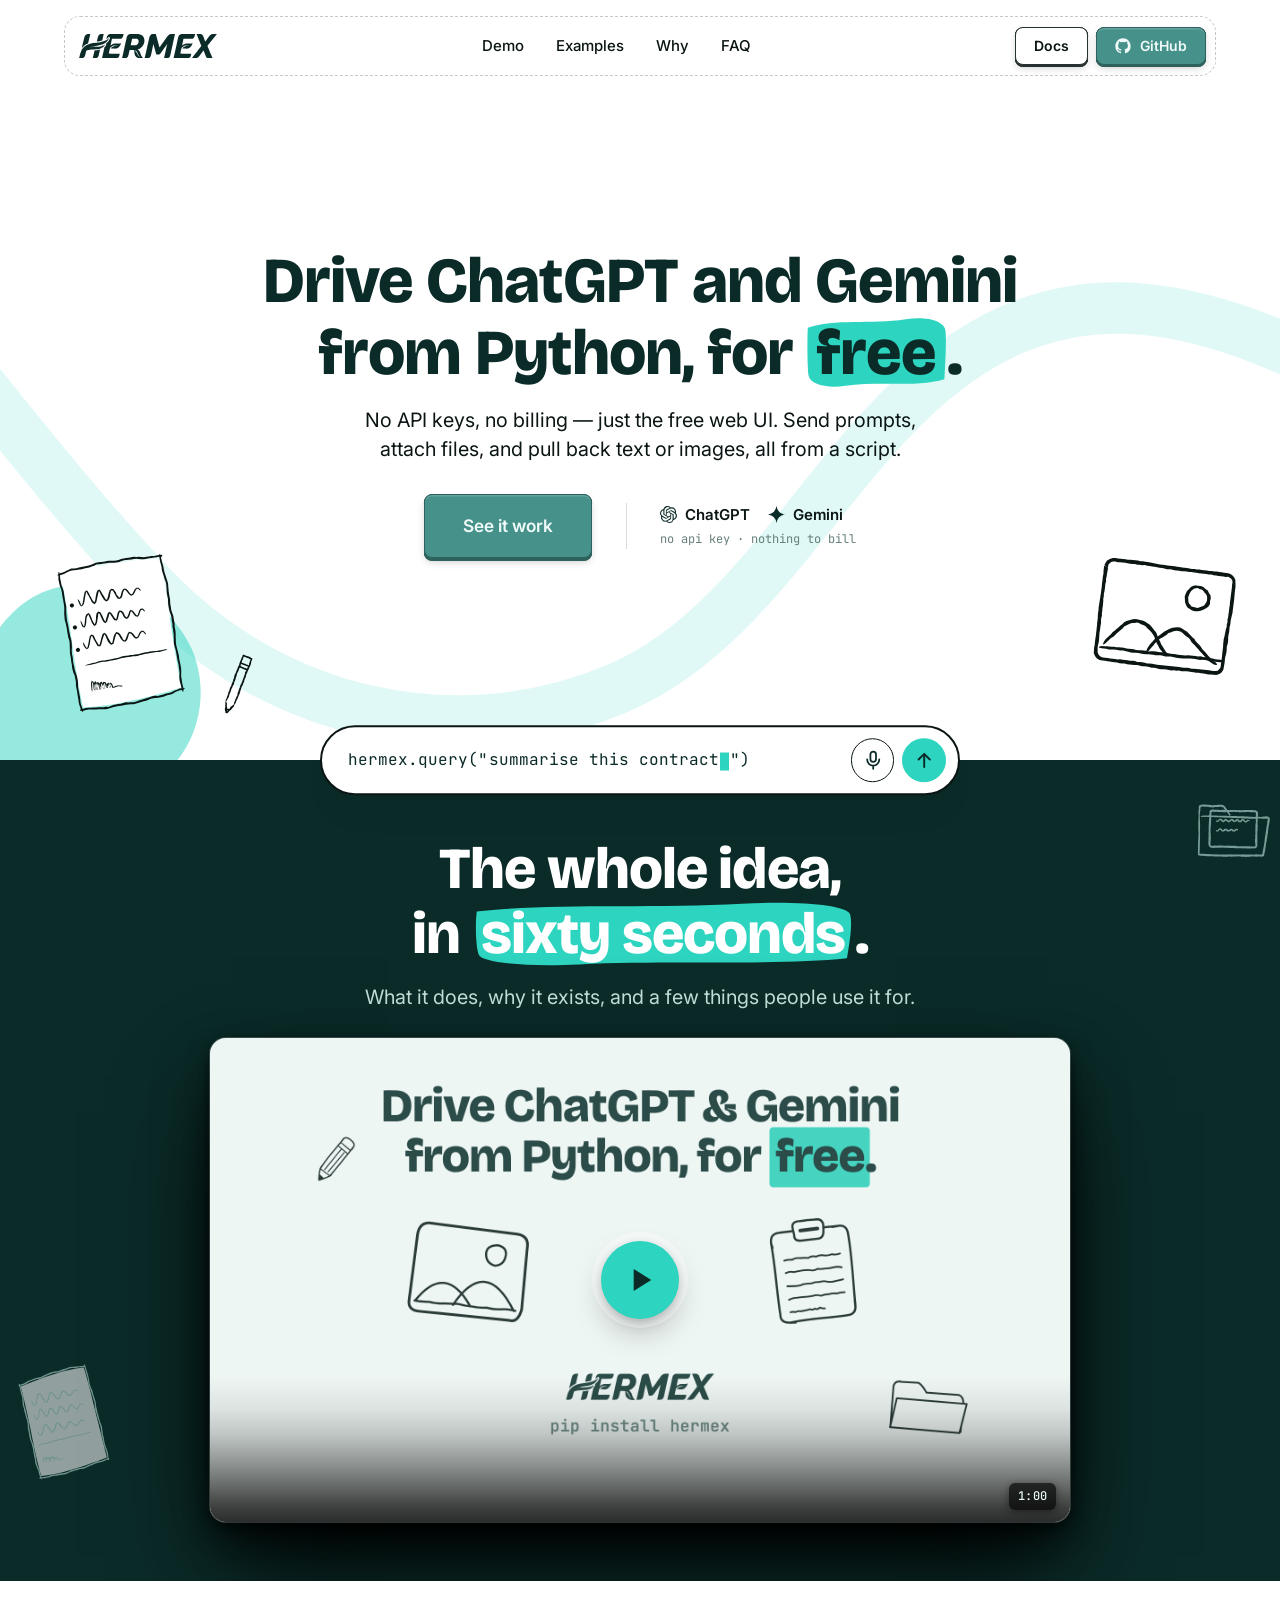
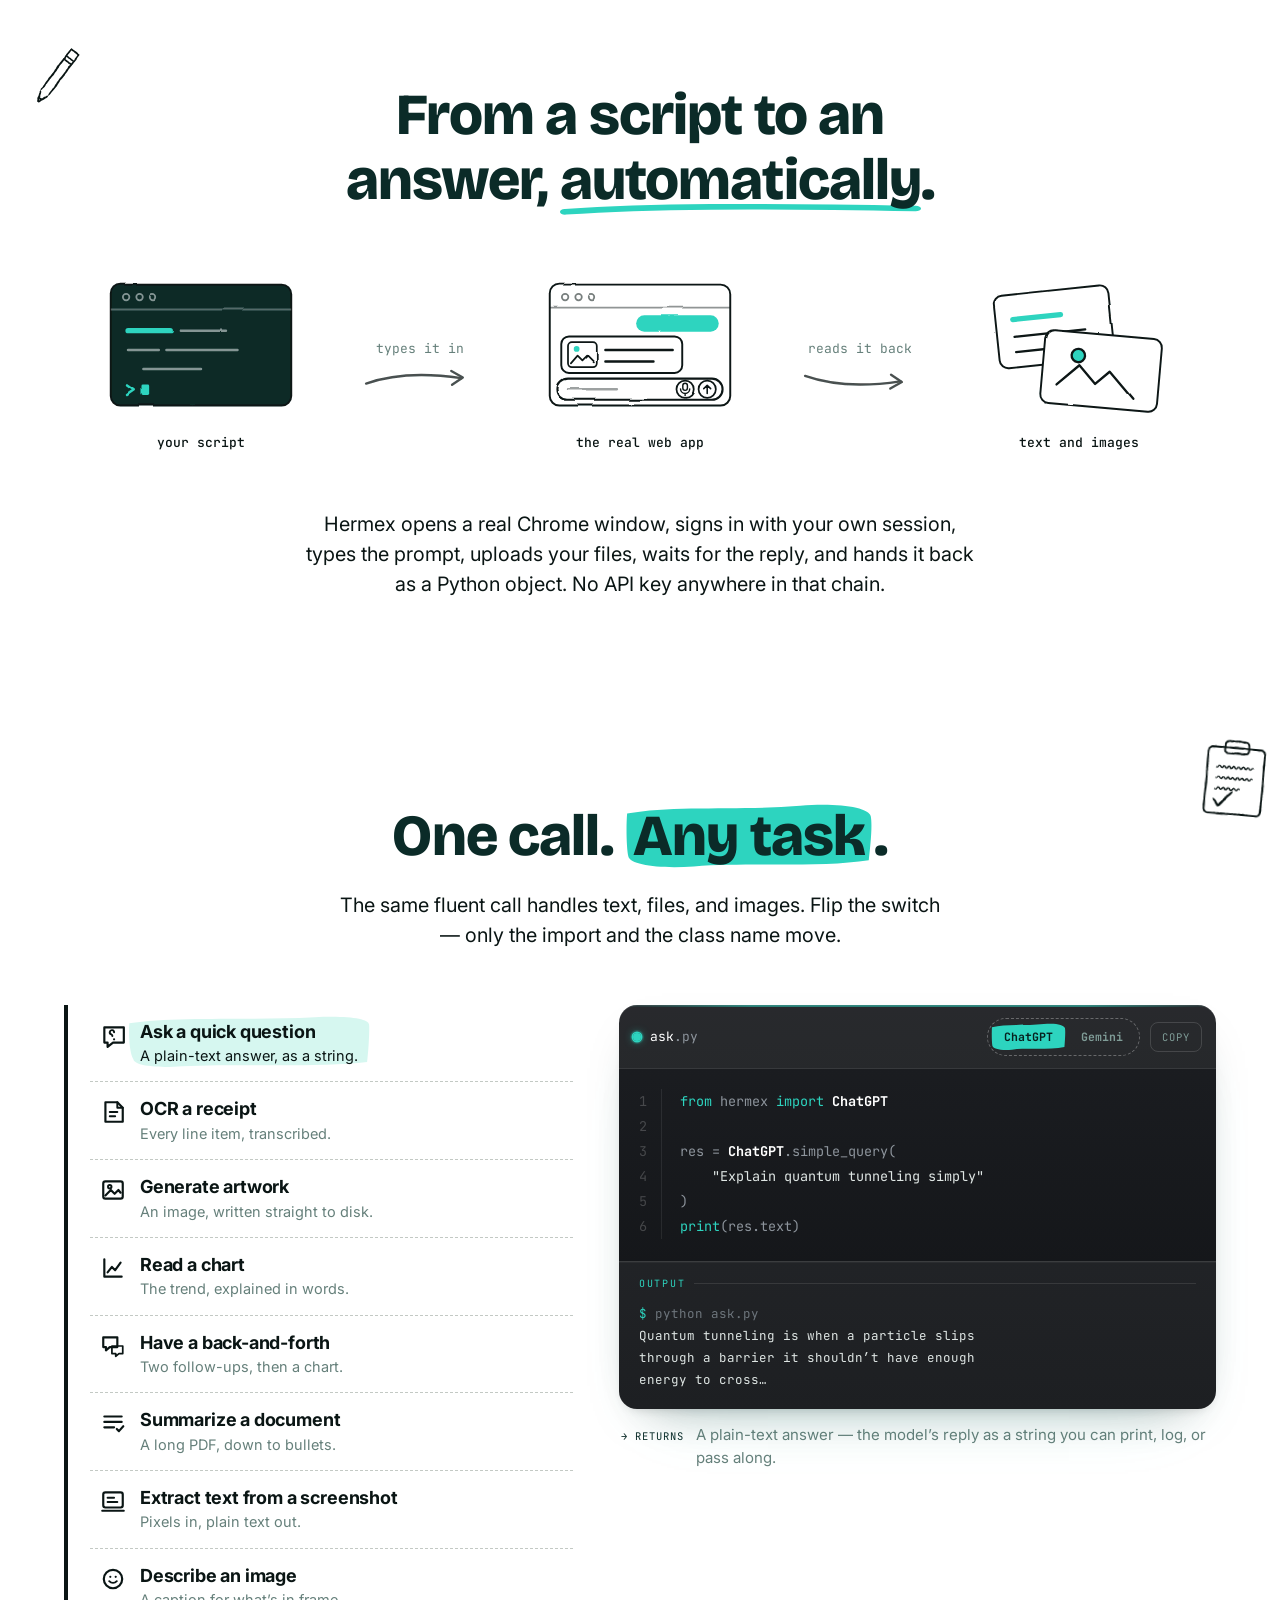
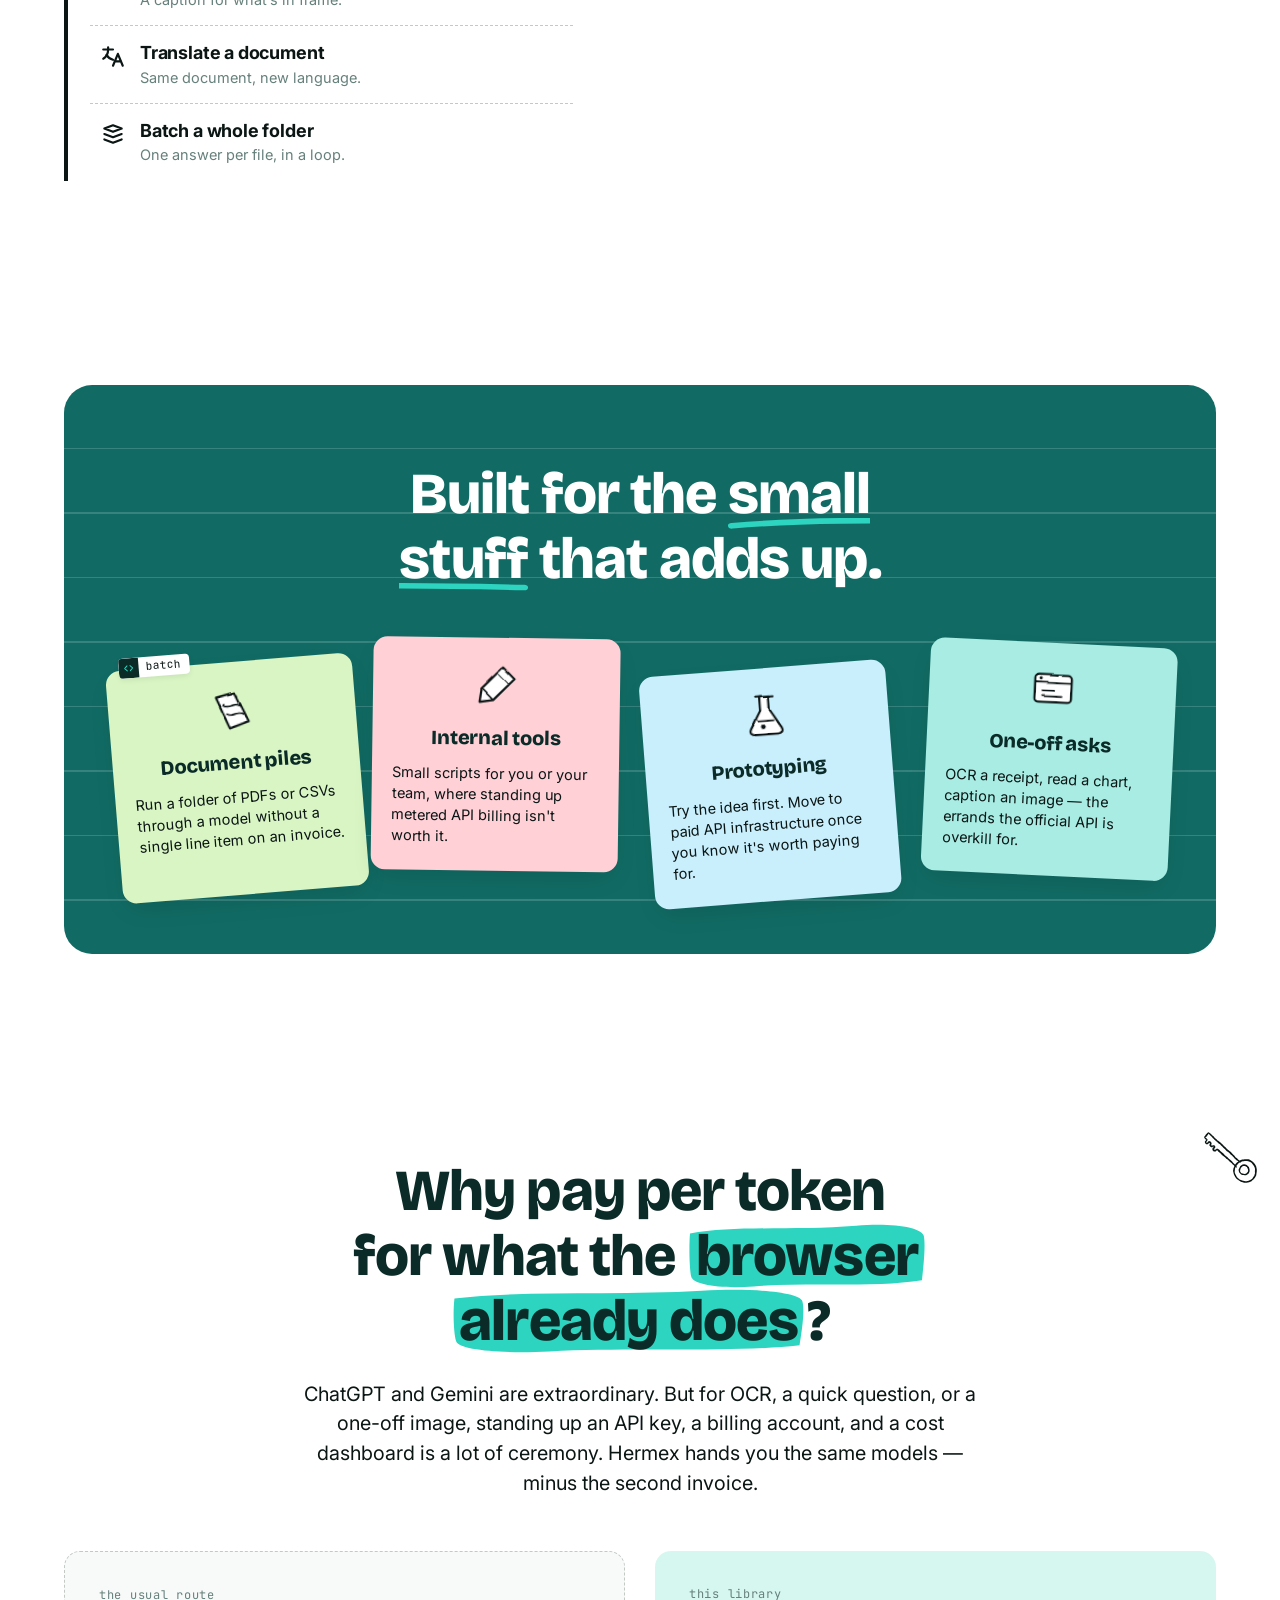
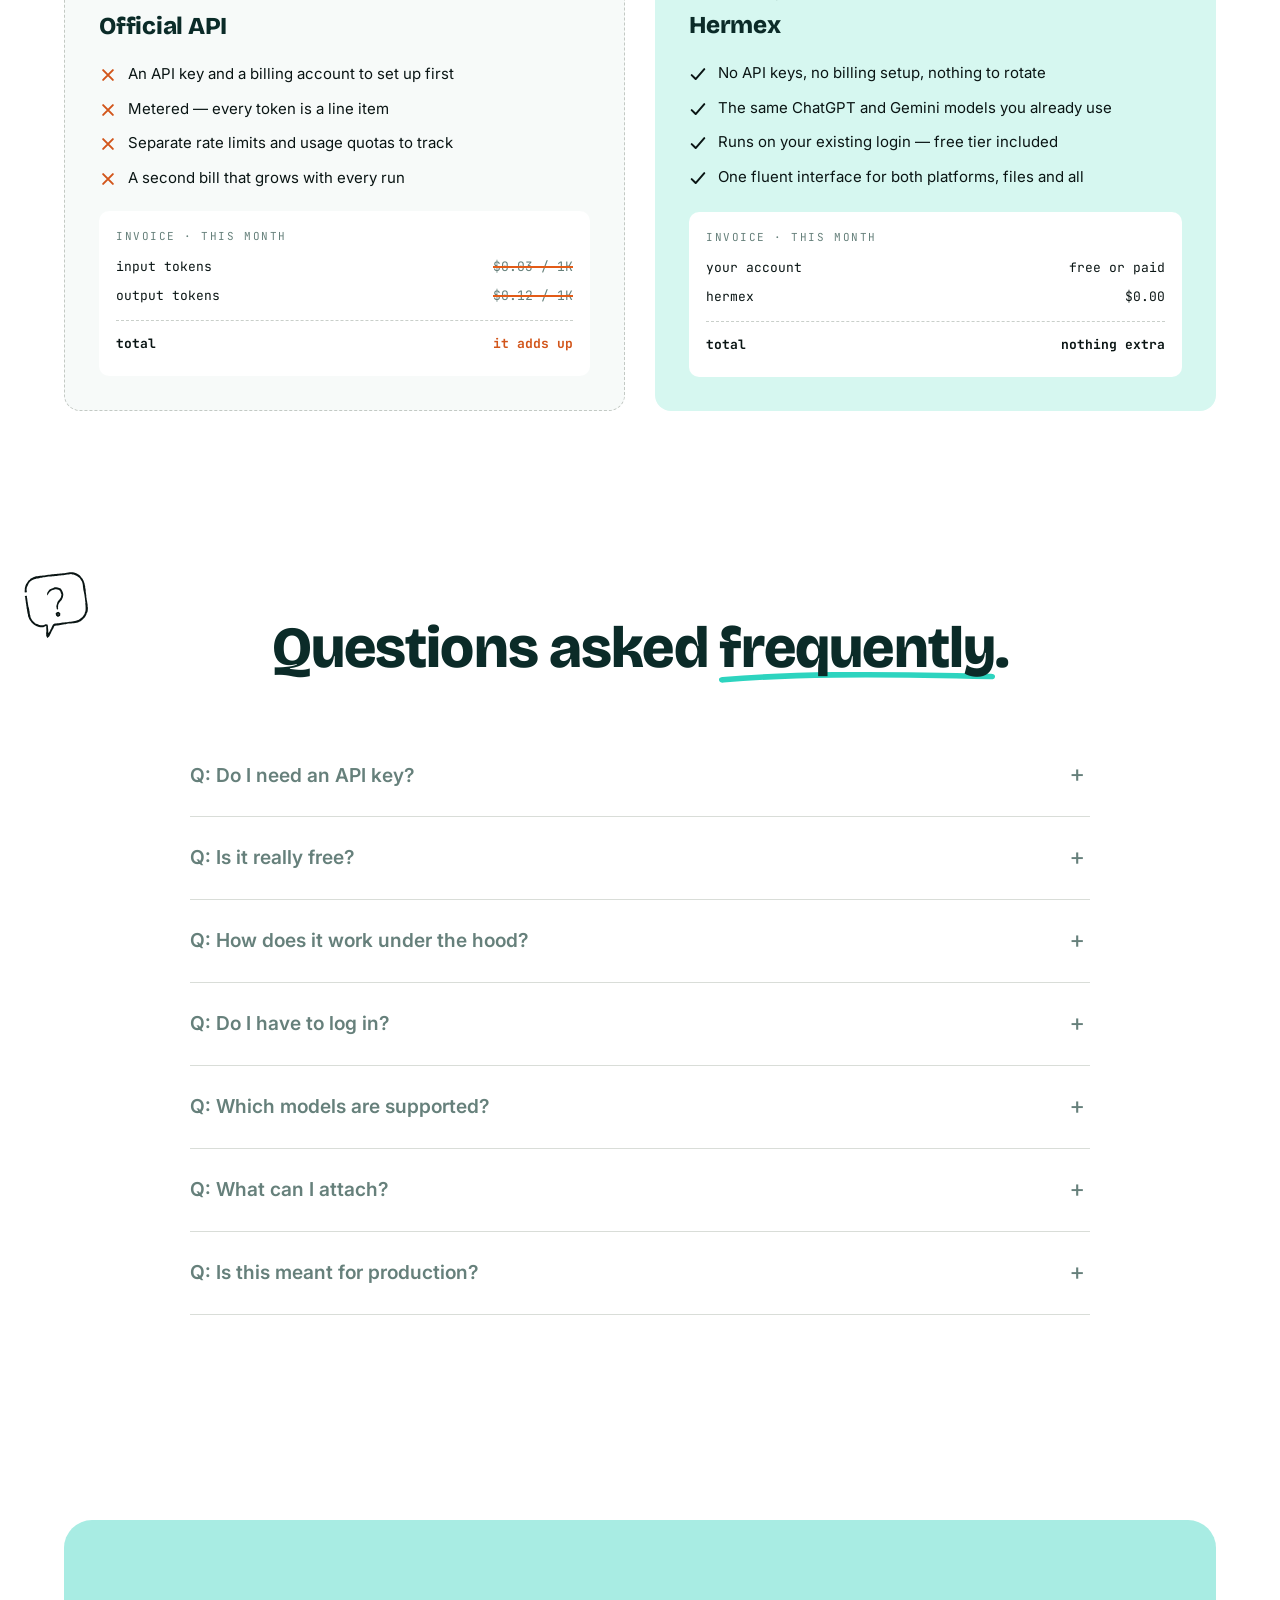
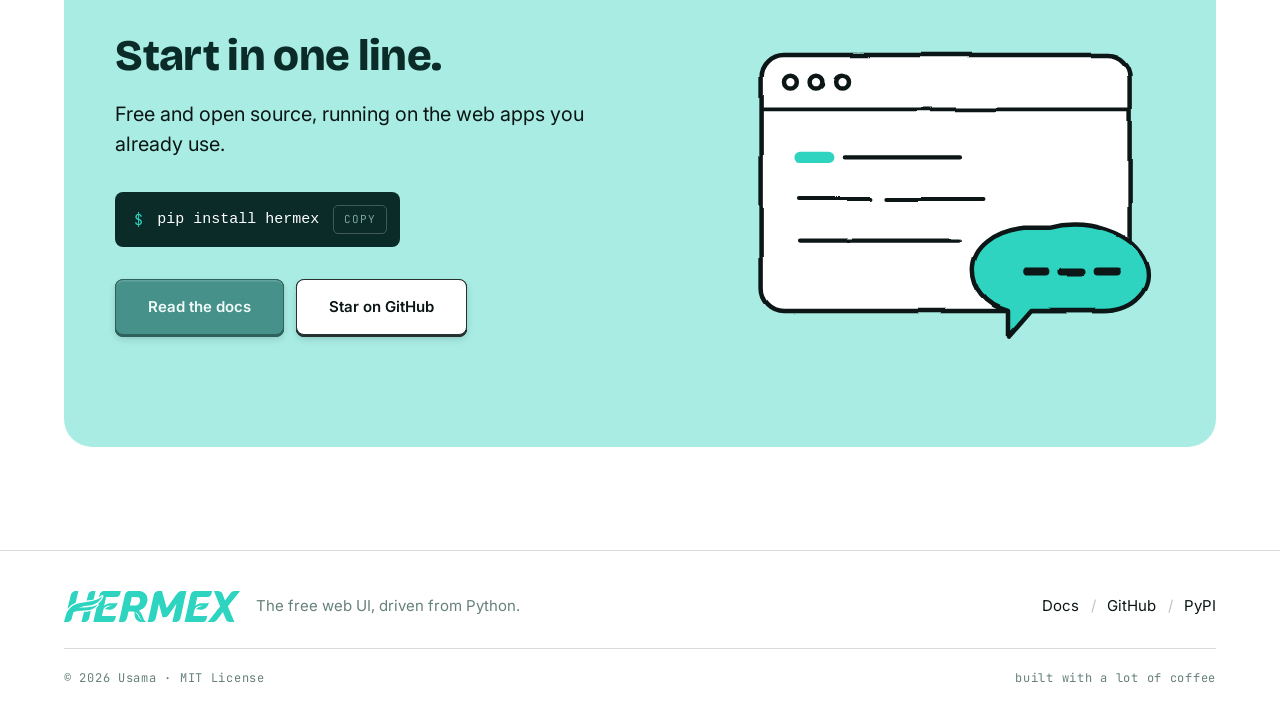
==== commit b49fbd61: "Correct stale docs and add a high-level CLAUDE.md Brings the docs, README, landing page and user-fac" ====
--- a/docs/content/index.html
+++ b/docs/content/index.html
@@ -148,7 +148,7 @@
 -385 -1517 -84 -305 -152 -562 -152 -571 0 -9 290 -12 644 -7 623 9 649 11
 828 76 229 82 407 199 590 386 210 216 315 449 462 1033 121 478 476 1977 476
 2009 0 22 -77 17 -144 -10z"/></g></svg></a><div class="nav-links"><a href="#demo">Demo</a> <a href="#examples">Examples</a> <a href="#why">Why</a> <a href="#faq">FAQ</a></div><div class="nav-actions"><a class="btn btn-outline btn-sm" href="/docs">Docs</a> <a class="btn btn-primary btn-sm" href="https://github.com/pseudo-usama/hermex"><svg class="btn-ic" viewBox="0 0 24 24" aria-hidden="true"><use href="#ic-github"/></svg>GitHub</a></div></nav></div></div><main id="main"><section class="hero"><div class="hero-bg" aria-hidden="true"><svg viewBox="0 0 1440 620" preserveAspectRatio="xMidYMid slice" fill="none" stroke="currentColor" stroke-linecap="round"><defs><path id="hsweep" d="M-90 22C80 186 168 330 300 470c104 111 262 148 402 88
-                             142-61 200-258 350-312 140-50 288 52 478 168"/></defs><use href="#hsweep" stroke-width="44" opacity=".14"/></svg></div><div class="wrap center hero-inner"><h1 class="display t-hero rise">Drive ChatGPT and Gemini from Python, for <span class="mark">free</span>.</h1><p class="hero-sub rise d1">No API keys, no billing — just the free web UI. Send prompts, attach files, and pull back text or images, all from a script.</p><div class="hero-cta rise d2"><a class="btn btn-primary btn-lg" href="#examples">See it work</a><div class="works"><p class="works-row"><span class="works-item"><svg viewBox="0 0 24 24" aria-hidden="true"><use href="#ic-openai"/></svg> ChatGPT</span> <span class="works-item"><svg viewBox="0 0 24 24" aria-hidden="true"><use href="#ic-gemini"/></svg> Gemini</span></p><p class="works-note">no api key · nothing to bill</p></div></div></div><div class="wrap hero-scene" aria-hidden="true"><div class="hero-blob"><svg viewBox="0 0 300 240" fill="currentColor"><path d="M96 6c62-14 118 16 140 66 22 50 6 112-40 142-46 30-116 30-158-4C-4 176-12 108 22 62 44 32 62 14 96 6Z"/></svg></div><div class="sk paper-a" data-float="1" data-spin="5.5" data-drift="11" data-phase="0.4"><svg viewBox="0 0 158 196" fill="currentColor" aria-hidden="true"><use href="#pg1"/></svg></div><div class="sk hero-pic" data-float="0.92" data-spin="-6.5" data-drift="14" data-phase="2.2"><svg viewBox="0 0 142 124" fill="currentColor" aria-hidden="true"><use href="#ob-img"/></svg></div><div class="sk hero-pen" data-float="1.1" data-spin="8" data-drift="9" data-phase="3.4"><svg viewBox="0 0 132 124" fill="currentColor" aria-hidden="true"><use href="#ob-pencil"/></svg></div></div></section><div class="composer-rail"><div class="composer"><span class="composer-line"><span id="typePre">hermex.query("</span><span id="typeLine"></span><i class="caret" aria-hidden="true"></i><span>")</span></span> <span class="composer-btns" aria-hidden="true"><span class="cbtn"><svg viewBox="0 0 24 24" fill="none" stroke="currentColor" stroke-width="1.9" stroke-linecap="round" stroke-linejoin="round"><rect x="9" y="2.5" width="6" height="11" rx="3"/><path d="M5.5 11a6.5 6.5 0 0 0 13 0M12 17.5V21"/></svg> </span><span class="cbtn cbtn-send"><svg viewBox="0 0 24 24" fill="none" stroke="currentColor" stroke-width="2.1" stroke-linecap="round" stroke-linejoin="round"><path d="M12 19V5M6 11l6-6 6 6"/></svg></span></span></div></div><section id="demo" class="band-dark"><div class="ob ob-demo" aria-hidden="true" data-float="1.05" data-spin="-7" data-drift="12" data-phase="0.7"><svg viewBox="0 0 138 122" fill="currentColor"><use href="#ob-folder"/></svg></div><div class="ob ob-demo2" aria-hidden="true" data-float="0.95" data-spin="6" data-drift="10" data-phase="2.6"><svg viewBox="0 0 158 196" fill="currentColor"><use href="#pg2"/></svg></div><div class="wrap center"><h2 class="display t-section rise" style="max-width:20ch;margin-inline:auto">The whole idea, in <span class="mark">sixty seconds</span>.</h2><p class="lead center rise d1" style="margin-top:16px;max-width:56ch">What it does, why it exists, and a few things people use it for.</p><figure class="player-shell rise d2"><div class="player"><video id="demoVideo" preload="metadata" playsinline poster="docs/assets/intro-poster.png" src="docs/assets/intro.mp4"><track kind="captions" src="docs/assets/intro.en.vtt" srclang="en" label="English" default>Your browser can’t play embedded video — <a href="https://github.com/pseudo-usama/hermex">see the demo on GitHub</a>.</video><button class="player-cover" id="playCover" type="button"><span class="play" aria-hidden="true"><svg width="24" height="26" viewBox="0 0 26 28" fill="#0b2b28"><path d="M4 2l19 12L4 26z"/></svg> </span><span class="play-label" aria-hidden="true">1:00</span> <span class="sr">Play the 60-second introduction to Hermex</span></button></div></figure></div></section><section id="how"><div class="ob ob-how" aria-hidden="true" data-float="0.95" data-spin="5" data-drift="7" data-phase="2.4"><svg viewBox="0 0 132 124" fill="currentColor"><use href="#ob-pencil"/></svg></div><div class="wrap center"><h2 class="display t-section rise" style="max-width:18ch;margin-inline:auto">From a script to an answer, <span class="swoosh">automatically</span>.</h2><div class="flow rise d1" role="list"><div class="flow-step" role="listitem"><div class="sk" aria-label="A Python script running in a terminal"><svg viewBox="0 0 200 150" fill="none" stroke="currentColor" stroke-width="2" stroke-linejoin="round"><g filter="url(#rough-soft)"><rect x="6" y="10" width="188" height="126" rx="10" fill="var(--ink)"/><path d="M6 36h188" class="sk-lit" opacity=".3" stroke-width="2"/><circle cx="22" cy="23" r="3.4" class="sk-lit" opacity=".5" stroke-width="1.8"/><circle cx="36" cy="23" r="3.4" class="sk-lit" opacity=".5" stroke-width="1.8"/><circle cx="50" cy="23" r="3.4" class="sk-lit" opacity=".5" stroke-width="1.8"/><path d="M24 58h44" stroke="var(--teal)" stroke-width="5.5" stroke-linecap="round"/><path d="M78 58h48M24 78h32M64 78h74M40 98h60" class="sk-lit" opacity=".5" stroke-width="2.6" stroke-linecap="round"/><path d="M24 115l7 5-7 5" stroke="var(--teal)" stroke-width="2.6" stroke-linecap="round" stroke-linejoin="round"/><rect x="38" y="114" width="8" height="12" rx="1.5" fill="var(--teal)" stroke="none"/></g></svg></div><span class="flow-cap">your script</span></div><div class="flow-arrow" role="listitem"><span>types it in</span> <span class="arrow-wrap"><svg class="arrow-long" viewBox="0 0 150 28" fill="none" stroke="currentColor" stroke-width="3" stroke-linecap="round" stroke-linejoin="round"><g filter="url(#rough-soft)"><path d="M4 19c34-12 78-14 124-7"/><path d="M115 2.5L130 11L116 20.5"/></g></svg> <svg class="arrow-curve" viewBox="0 0 56 40" fill="none" stroke="currentColor" stroke-width="2.4" stroke-linecap="round" stroke-linejoin="round"><g filter="url(#rough-soft)"><path d="M3 4C22 8 38 16 48 30"/><path d="M46 19.2L48 30L38.4 24.6"/></g></svg></span></div><div class="flow-step" role="listitem"><div class="sk" aria-label="A chat assistant open in a real browser window"><svg viewBox="0 0 200 150" fill="none" stroke="currentColor" stroke-width="2" stroke-linejoin="round"><g filter="url(#rough-soft)"><rect x="6" y="10" width="188" height="126" rx="10" fill="var(--paper)"/><circle cx="22" cy="23" r="3.4" stroke-width="1.8" opacity=".55"/><circle cx="36" cy="23" r="3.4" stroke-width="1.8" opacity=".55"/><circle cx="50" cy="23" r="3.4" stroke-width="1.8" opacity=".55"/><path d="M6 34h188" stroke-width="2" opacity=".45"/><rect x="96" y="42" width="86" height="17" rx="8.5" fill="var(--teal)" stroke="none"/><rect x="18" y="64" width="126" height="38" rx="8" stroke-width="2"/><rect x="25" y="70" width="30" height="26" rx="4" stroke-width="1.8"/><path d="M28 92l7-8 5 5 5-5 7 7" stroke-width="1.8" stroke-linecap="round"/><circle cx="34" cy="77" r="3" fill="var(--teal)" stroke="none"/><path d="M64 78h70M64 90h50" stroke-width="2.6" stroke-linecap="round"/><rect x="14" y="108" width="172" height="22" rx="11" stroke-width="2.2"/><path d="M26 119h50" stroke-width="2.4" stroke-linecap="round" opacity=".4"/><circle cx="147" cy="119" r="9" stroke-width="1.8"/><rect x="144.6" y="112.8" width="4.8" height="7.4" rx="2.4" stroke-width="1.5"/><path d="M142.2 118.6a4.8 4.8 0 0 0 9.6 0M147 123.4v2.2" stroke-width="1.5" stroke-linecap="round"/><circle cx="170" cy="119" r="9" stroke-width="1.8"/><path d="M170 123.4v-8.4M166.4 118.4l3.6-3.4 3.6 3.4" stroke-width="1.6" stroke-linecap="round" stroke-linejoin="round"/></g></svg></div><span class="flow-cap">the real web app</span></div><div class="flow-arrow" role="listitem"><span>reads it back</span> <span class="arrow-wrap"><svg class="arrow-long" viewBox="0 0 150 28" fill="none" stroke="currentColor" stroke-width="3" stroke-linecap="round" stroke-linejoin="round"><g filter="url(#rough-soft)"><path d="M4 9c34 12 78 14 124 7"/><path d="M115 25.5L130 17L116 7.5"/></g></svg> <svg class="arrow-curve" viewBox="0 0 56 40" fill="none" stroke="currentColor" stroke-width="2.4" stroke-linecap="round" stroke-linejoin="round"><g filter="url(#rough-soft)"><path d="M47 2C52 13 42 28 10 31"/><path d="M19.4 34.4L10 31L18.6 25.9"/></g></svg></span></div><div class="flow-step" role="listitem"><div class="sk" aria-label="Text and images returned as Python objects"><svg viewBox="0 0 200 150" fill="none" stroke="currentColor" stroke-width="2" stroke-linejoin="round"><g filter="url(#rough-soft)"><rect x="14" y="16" width="120" height="76" rx="9" fill="var(--paper)" transform="rotate(-6 74 54)"/><path d="M32 42h50" stroke="var(--teal)" stroke-width="5.5" stroke-linecap="round" transform="rotate(-6 74 54)"/><path d="M32 60h74M32 76h48" stroke-width="2.4" stroke-linecap="round" transform="rotate(-6 74 54)"/><rect x="62" y="62" width="122" height="76" rx="9" fill="var(--paper)" transform="rotate(5 123 100)"/><path d="M78 118l22-22 18 18 14-14 26 26" stroke-width="2.4" stroke-linecap="round" stroke-linejoin="round" transform="rotate(5 123 100)"/><circle cx="98" cy="86" r="7" stroke-width="2.4" transform="rotate(5 123 100)" class="sk-fill" stroke="currentColor"/></g></svg></div><span class="flow-cap">text and images</span></div></div><p class="lead center rise d2" style="max-width:56ch">Hermex opens a real Chrome window, signs in with your own session, types the prompt, uploads your files, waits for the reply, and hands it back as a Python object. No API key anywhere in that chain.</p></div></section><section id="examples"><div class="ob ob-ex" aria-hidden="true" data-float="1.05" data-spin="-4.2" data-drift="8" data-phase="0.3"><svg viewBox="0 0 124 154" fill="currentColor"><use href="#ob-clip"/></svg></div><div class="wrap center"><h2 class="display t-section rise d1">One call. <span class="mark">Any task</span>.</h2><p class="lead center rise d2" style="margin-top:22px;max-width:52ch">The same fluent call handles text, files, and images. Flip the switch — only the import and the class name move.</p></div><div class="wrap ex-grid"><ul class="ex-list rise d1" role="tablist" aria-label="Example tasks" id="tabs"><li><button type="button" role="tab" id="tab-0" aria-selected="true" aria-controls="panel" tabindex="0" data-file="ask.py"><span class="ico" aria-hidden="true"><svg viewBox="0 0 24 24" fill="none" stroke="currentColor" stroke-linecap="round" stroke-linejoin="round"><path d="M4 5h18v14H12l-5 4v-4H4z" fill="none" stroke="currentColor" stroke-width="2" stroke-linejoin="round"/><path d="M13 9.5a2 2 0 1 0-2.6 1.9c.6.2 1 .7 1 1.3v.3" stroke-width="1.8"/><circle cx="13" cy="16" r="1" fill="currentColor" stroke="none"/></svg></span><span class="txt"><h3>Ask a quick question</h3><p>A plain-text answer, as a string.</p></span></button></li><li><button type="button" role="tab" id="tab-1" aria-selected="false" aria-controls="panel" tabindex="-1" data-file="ocr.py"><span class="ico" aria-hidden="true"><svg viewBox="0 0 24 24" fill="none" stroke="currentColor" stroke-linecap="round" stroke-linejoin="round"><path d="M5 3h11l5 5v13H5z" fill="none" stroke="currentColor" stroke-width="2" stroke-linejoin="round"/><path d="M16 3v5h5M9 12h7M9 16h5" stroke-width="1.8" stroke-linecap="round"/></svg></span><span class="txt"><h3>OCR a receipt</h3><p>Every line item, transcribed.</p></span></button></li><li><button type="button" role="tab" id="tab-2" aria-selected="false" aria-controls="panel" tabindex="-1" data-file="art.py"><span class="ico" aria-hidden="true"><svg viewBox="0 0 24 24" fill="none" stroke="currentColor" stroke-linecap="round" stroke-linejoin="round"><rect x="3" y="4" width="18" height="16" rx="2" stroke-width="2"/><path d="M5 17l5-5 3.5 3.5L17 12l2 2.5" stroke-width="2" stroke-linecap="round" stroke-linejoin="round"/><circle cx="9" cy="9" r="1.6" stroke-width="1.8"/></svg></span><span class="txt"><h3>Generate artwork</h3><p>An image, written straight to disk.</p></span></button></li><li><button type="button" role="tab" id="tab-3" aria-selected="false" aria-controls="panel" tabindex="-1" data-file="chart.py"><span class="ico" aria-hidden="true"><svg viewBox="0 0 24 24" fill="none" stroke="currentColor" stroke-linecap="round" stroke-linejoin="round"><path d="M4 20V4M4 20h16" stroke-width="2" stroke-linecap="round"/><path d="M7 16l4-5 3 3 5-7" stroke-width="2" stroke-linecap="round" stroke-linejoin="round"/></svg></span><span class="txt"><h3>Read a chart</h3><p>The trend, explained in words.</p></span></button></li><li><button type="button" role="tab" id="tab-4" aria-selected="false" aria-controls="panel" tabindex="-1" data-file="converse.py"><span class="ico" aria-hidden="true"><svg viewBox="0 0 24 24" fill="none" stroke="currentColor" stroke-linecap="round" stroke-linejoin="round"><path d="M3 4h13v9H9l-3.5 3v-3H3z" fill="none" stroke="currentColor" stroke-width="2" stroke-linejoin="round"/><path d="M11 12h10v7h-3.5l-3 2.5V19H11z" fill="none" stroke="currentColor" stroke-width="1.6" stroke-linejoin="round"/></svg></span><span class="txt"><h3>Have a back-and-forth</h3><p>Two follow-ups, then a chart.</p></span></button></li><li><button type="button" role="tab" id="tab-5" aria-selected="false" aria-controls="panel" tabindex="-1" data-file="summarize.py"><span class="ico" aria-hidden="true"><svg viewBox="0 0 24 24" fill="none" stroke="currentColor" stroke-linecap="round" stroke-linejoin="round"><path d="M4 6h16M4 11h16M4 16h9" stroke-width="2" stroke-linecap="round"/><path d="M15.5 17.5l2 2 4-4.5" stroke-width="2" stroke-linecap="round" stroke-linejoin="round"/></svg></span><span class="txt"><h3>Summarize a document</h3><p>A long PDF, down to bullets.</p></span></button></li><li><button type="button" role="tab" id="tab-6" aria-selected="false" aria-controls="panel" tabindex="-1" data-file="extract.py"><span class="ico" aria-hidden="true"><svg viewBox="0 0 24 24" fill="none" stroke="currentColor" stroke-linecap="round" stroke-linejoin="round"><rect x="3" y="4" width="18" height="14" rx="2" stroke-width="2"/><path d="M7 9h6M7 13h9" stroke-width="1.8" stroke-linecap="round"/><path d="M2 21h20" stroke-width="1.8" stroke-linecap="round"/></svg></span><span class="txt"><h3>Extract text from a screenshot</h3><p>Pixels in, plain text out.</p></span></button></li><li><button type="button" role="tab" id="tab-7" aria-selected="false" aria-controls="panel" tabindex="-1" data-file="describe.py"><span class="ico" aria-hidden="true"><svg viewBox="0 0 24 24" fill="none" stroke="currentColor" stroke-linecap="round" stroke-linejoin="round"><circle cx="12" cy="12" r="8.5" stroke-width="2"/><path d="M8.5 14c2 2 5 2 7 0" stroke-width="1.8" stroke-linecap="round"/><circle cx="9.5" cy="10" r="1" fill="currentColor" stroke="none"/><circle cx="14.5" cy="10" r="1" fill="currentColor" stroke="none"/></svg></span><span class="txt"><h3>Describe an image</h3><p>A caption for what’s in frame.</p></span></button></li><li><button type="button" role="tab" id="tab-8" aria-selected="false" aria-controls="panel" tabindex="-1" data-file="translate.py"><span class="ico" aria-hidden="true"><svg viewBox="0 0 24 24" fill="none" stroke="currentColor" stroke-linecap="round" stroke-linejoin="round"><path d="M3 6h9M7.5 4v2c0 4-2 7-4.5 8.5" stroke-width="2" stroke-linecap="round"/><path d="M6 11c1.5 2.5 4 4 6 4.5" stroke-width="2" stroke-linecap="round"/><path d="M12 21l4.5-11 4.5 11M14 17h5.5" stroke-width="2" stroke-linecap="round" stroke-linejoin="round"/></svg></span><span class="txt"><h3>Translate a document</h3><p>Same document, new language.</p></span></button></li><li><button type="button" role="tab" id="tab-9" aria-selected="false" aria-controls="panel" tabindex="-1" data-file="batch.py"><span class="ico" aria-hidden="true"><svg viewBox="0 0 24 24" fill="none" stroke="currentColor" stroke-linecap="round" stroke-linejoin="round"><path d="M4 7l8-3 8 3-8 3z" stroke-width="2" stroke-linejoin="round"/><path d="M4 12l8 3 8-3M4 17l8 3 8-3" stroke-width="2" stroke-linecap="round" stroke-linejoin="round"/></svg></span><span class="txt"><h3>Batch a whole folder</h3><p>One answer per file, in a loop.</p></span></button></li></ul><div class="rise d2 ex-sticky" role="tabpanel" id="panel" tabindex="0"><figure class="cell"><div class="cell-head"><span class="cell-file" id="exFile">ask.py</span><div class="cell-switch" role="group" aria-label="Choose platform"><button type="button" id="pfChatGPT" aria-pressed="true">ChatGPT</button> <button type="button" id="pfGemini" aria-pressed="false">Gemini</button></div><button class="cell-copy" type="button" id="exCopy">Copy</button></div><div class="cell-code" id="exCode"><div class="ex-pane" data-ex="0"><div class="line"><span class="k">from</span> hermex <span class="k">import</span> <span class="id pf">ChatGPT</span></div><div class="line">&nbsp;</div><div class="line">res = <span class="id pf">ChatGPT</span>.simple_query(</div><div class="line">&#32;&#32;&#32;&#32;<span class="s">"Explain quantum tunneling simply"</span></div><div class="line">)</div><div class="line"><span class="k">print</span>(res.text)</div></div><div class="ex-pane" data-ex="1" hidden><div class="line"><span class="k">from</span> hermex <span class="k">import</span> <span class="id pf">ChatGPT</span></div><div class="line">&nbsp;</div><div class="line">res = <span class="id pf">ChatGPT</span>.simple_query(</div><div class="line">&#32;&#32;&#32;&#32;<span class="s">"What does this receipt say?"</span>,</div><div class="line">&#32;&#32;&#32;&#32;attachments=[<span class="s">"receipt.jpg"</span>],</div><div class="line">)</div><div class="line"><span class="k">print</span>(res.text)</div></div><div class="ex-pane" data-ex="2" hidden><div class="line"><span class="k">from</span> hermex <span class="k">import</span> <span class="id pf">ChatGPT</span></div><div class="line">&nbsp;</div><div class="line">res = <span class="id pf">ChatGPT</span>.simple_query(</div><div class="line">&#32;&#32;&#32;&#32;<span class="s">"A red fox in loose watercolor"</span></div><div class="line">)</div><div class="line"><span class="k">print</span>(<span class="s">"Image saved to "</span>, res.image)</div></div><div class="ex-pane" data-ex="3" hidden><div class="line"><span class="k">from</span> hermex <span class="k">import</span> <span class="id pf">ChatGPT</span></div><div class="line">&nbsp;</div><div class="line">res = <span class="id pf">ChatGPT</span>.simple_query(</div><div class="line">&#32;&#32;&#32;&#32;<span class="s">"What trend does this chart show?"</span>,</div><div class="line">&#32;&#32;&#32;&#32;attachments=[<span class="s">"chart.png"</span>],</div><div class="line">)</div><div class="line"><span class="k">print</span>(res.text)</div></div><div class="ex-pane" data-ex="4" hidden><div class="line"><span class="k">from</span> hermex <span class="k">import</span> <span class="id pf">ChatGPT</span></div><div class="line">&nbsp;</div><div class="line">bot = <span class="id pf">ChatGPT</span>()</div><div class="line">bot.open_url()</div><div class="line">&nbsp;</div><div class="line">res = bot.query(<span class="s">"What is growing fastest in renewables?"</span>)</div><div class="line"><span class="k">print</span>(res.text)</div><div class="line">&nbsp;</div><div class="line">res = bot.query(<span class="s">"How much has its output grown since 2015?"</span>)</div><div class="line"><span class="k">print</span>(res.text)</div><div class="line">&nbsp;</div><div class="line">res = bot.query(<span class="s">"Chart that growth for me"</span>)</div><div class="line"><span class="k">print</span>(<span class="s">"Image saved to "</span>, res.image)</div></div><div class="ex-pane" data-ex="5" hidden><div class="line"><span class="k">from</span> hermex <span class="k">import</span> <span class="id pf">ChatGPT</span></div><div class="line">&nbsp;</div><div class="line">res = <span class="id pf">ChatGPT</span>.simple_query(</div><div class="line">&#32;&#32;&#32;&#32;<span class="s">"Summarize this in five bullets"</span>,</div><div class="line">&#32;&#32;&#32;&#32;attachments=[<span class="s">"report.pdf"</span>],</div><div class="line">)</div><div class="line"><span class="k">print</span>(res.text)</div></div><div class="ex-pane" data-ex="6" hidden><div class="line"><span class="k">from</span> hermex <span class="k">import</span> <span class="id pf">ChatGPT</span></div><div class="line">&nbsp;</div><div class="line">res = <span class="id pf">ChatGPT</span>.simple_query(</div><div class="line">&#32;&#32;&#32;&#32;<span class="s">"Extract all the text here"</span>,</div><div class="line">&#32;&#32;&#32;&#32;attachments=[<span class="s">"screen.png"</span>],</div><div class="line">)</div><div class="line"><span class="k">print</span>(res.text)</div></div><div class="ex-pane" data-ex="7" hidden><div class="line"><span class="k">from</span> hermex <span class="k">import</span> <span class="id pf">ChatGPT</span></div><div class="line">&nbsp;</div><div class="line">res = <span class="id pf">ChatGPT</span>.simple_query(</div><div class="line">&#32;&#32;&#32;&#32;<span class="s">"Describe what is happening here"</span>,</div><div class="line">&#32;&#32;&#32;&#32;attachments=[<span class="s">"photo.jpg"</span>],</div><div class="line">)</div><div class="line"><span class="k">print</span>(res.text)</div></div><div class="ex-pane" data-ex="8" hidden><div class="line"><span class="k">from</span> hermex <span class="k">import</span> <span class="id pf">ChatGPT</span></div><div class="line">&nbsp;</div><div class="line">res = <span class="id pf">ChatGPT</span>.simple_query(</div><div class="line">&#32;&#32;&#32;&#32;<span class="s">"Translate this to French"</span>,</div><div class="line">&#32;&#32;&#32;&#32;attachments=[<span class="s">"memo.txt"</span>],</div><div class="line">)</div><div class="line"><span class="k">print</span>(res.text)</div></div><div class="ex-pane" data-ex="9" hidden><div class="line"><span class="k">from</span> pathlib <span class="k">import</span> <span class="id">Path</span></div><div class="line"><span class="k">from</span> hermex <span class="k">import</span> <span class="id pf">ChatGPT</span></div><div class="line">&nbsp;</div><div class="line"><span class="k">for</span> path <span class="k">in</span> <span class="id">Path</span>(<span class="s">"reviews"</span>).glob(<span class="s">"*.txt"</span>):</div><div class="line">&#32;&#32;&#32;&#32;res = <span class="id pf">ChatGPT</span>.simple_query(</div><div class="line">&#32;&#32;&#32;&#32;&#32;&#32;&#32;&#32;<span class="s">f"Sentiment: {path.read_text()}"</span></div><div class="line">&#32;&#32;&#32;&#32;)</div><div class="line">&#32;&#32;&#32;&#32;<span class="k">print</span>(path.name, res.text)</div></div></div><div class="cell-out"><p class="cell-out-label">output</p><div class="out" id="exOut"><div class="ex-pane" data-ex="0"><span class="p">$ python ask.py</span>&#10;Quantum tunneling is when a particle slips&#10;through a barrier it shouldn’t have enough&#10;energy to cross…</div><div class="ex-pane" data-ex="1" hidden><span class="p">$ python ocr.py</span>&#10;BLUE BOTTLE COFFEE&#10;1× Cold Brew&#32;&#32;&#32;&#32;&#32;&#32;&#32;&#32;&#32;&#32;&#32;&#32;4.50&#10;1× Almond Croissant&#32;&#32;&#32;&#32;&#32;3.75&#10;TOTAL&#32;&#32;&#32;&#32;&#32;&#32;&#32;&#32;&#32;&#32;&#32;&#32;&#32;&#32;&#32;&#32;&#32;&#32;&#32;8.25</div><div class="ex-pane" data-ex="2" hidden><span class="out-frame"><svg width="86" height="62" viewBox="0 0 86 62" fill="none" stroke="currentColor" stroke-width="1.8" stroke-linecap="round" stroke-linejoin="round" aria-hidden="true"><rect x="1" y="1" width="84" height="60" rx="4" stroke-dasharray="5 4"/><path d="M12 48c8-14 15-6 20-14s12 6 17-4 12 10 25 4"/><circle cx="24" cy="17" r="5"/></svg><span style="font-size:11.5px">art.png · 1024×1024 · saved</span></span></div><div class="ex-pane" data-ex="3" hidden><span class="p">$ python chart.py</span>&#10;Steady growth through Q2, then a sharp&#10;dip in July — the shape looks seasonal&#10;rather than structural.</div><div class="ex-pane" data-ex="4" hidden><span class="p">$ python converse.py</span>&#10;Solar — capacity has grown about 30% a&#10;year since 2015, well ahead of wind or&#10;hydro.&#10;That pace took output from roughly 25&#10;TWh in 2015 past 160 TWh today.&#10;Image saved to&#32;&#32;chart_7a2f19.png</div><div class="ex-pane" data-ex="5" hidden><span class="p">$ python summarize.py</span>&#10;• Revenue up 12% quarter over quarter&#10;• Churn flat at 2.1%&#10;• Hiring paused until Q3&#10;• Two enterprise deals slipped…</div><div class="ex-pane" data-ex="6" hidden><span class="p">$ python extract.py</span>&#10;Settings › Billing&#10;Current plan: Pro — $20 / month&#10;Next invoice: Nov 4, 2026</div><div class="ex-pane" data-ex="7" hidden><span class="p">$ python describe.py</span>&#10;Two people share one umbrella on a&#10;rain-slick crosswalk at dusk, headlights&#10;smearing across the wet asphalt.</div><div class="ex-pane" data-ex="8" hidden><span class="p">$ python translate.py</span>&#10;Objet : mise à jour du planning&#10;L’équipe livrera la version 2.1 avant&#10;la fin du mois…</div><div class="ex-pane" data-ex="9" hidden><span class="p">$ python batch.py</span>&#10;r-001.txt&#32;&#32;positive&#10;r-002.txt&#32;&#32;negative&#10;r-003.txt&#32;&#32;positive&#10;r-004.txt&#32;&#32;neutral</div></div></div></figure><p class="returns-note"><span class="mono-label">→ Returns</span><span id="exReturns"> <span class="ex-pane" data-ex="0">A plain-text answer — the model’s reply as a string you can print, log, or pass along.</span> <span class="ex-pane" data-ex="1" hidden>The receipt’s full text — every line item transcribed into a string you can parse or save.</span> <span class="ex-pane" data-ex="2" hidden>A generated image — already saved to disk, with the path handed back on the result.</span> <span class="ex-pane" data-ex="3" hidden>The takeaway — the trend the chart shows, explained in words instead of pixels.</span> <span class="ex-pane" data-ex="4" hidden>The final turn’s response — same shape as any query, but built on everything discussed before it and ending in a saved chart.</span> <span class="ex-pane" data-ex="5" hidden>A short summary — the whole document distilled into a handful of bullet points.</span> <span class="ex-pane" data-ex="6" hidden>The extracted text — everything readable in the image, as one plain string.</span> <span class="ex-pane" data-ex="7" hidden>A caption — a natural-language description of what is actually in the picture.</span> <span class="ex-pane" data-ex="8" hidden>The translated text — your document rendered in the target language, formatting intact.</span> <span class="ex-pane" data-ex="9" hidden>One answer per file — loop a directory and collect a result for every item in it.</span></span></p></div></div><noscript><div class="wrap"><p class="muted" style="margin-top:26px;font-size:15px">The interactive examples need JavaScript. All ten scripts live in the <a href="https://github.com/pseudo-usama/hermex">examples folder of the repository</a>.</p></div></noscript></section><section><div class="wrap"><div class="ruled rise"><h2 class="display t-section center" style="max-width:16ch;margin-inline:auto">Built for the <span class="swoosh">small stuff</span> that adds up.</h2><div class="notes"><article class="note" data-float="1.15" data-spin="5.5" data-drift="9" data-phase="0"><span class="note-tab"><i aria-hidden="true"><svg width="12" height="12"><use href="#ic-code"/></svg></i>batch</span><div class="sk ico" aria-hidden="true"><svg viewBox="0 0 48 48" fill="none" stroke="currentColor" stroke-width="2.4" stroke-linejoin="round"><g filter="url(#rough-soft)"><path d="M8 12l20-4 12 30-20 6z" fill="#fff"/><path d="M15 20c6 4 11-3 17 1M18 29c6 4 11-3 17 1" stroke-width="2" stroke-linecap="round"/></g></svg></div><h3>Document piles</h3><p>Run a folder of PDFs or CSVs through a model without a single line item on an invoice.</p></article><article class="note" data-float=".78" data-spin="-6.5" data-drift="-11" data-phase="1.9"><div class="sk ico" aria-hidden="true"><svg viewBox="0 0 48 48" fill="none" stroke="currentColor" stroke-width="2.4" stroke-linejoin="round"><g filter="url(#rough-soft)"><path d="M30 6l12 12-6 6-12-12z" fill="#fff"/><path d="M24 12L8 28l-2 14 14-2 16-16" fill="#fff"/><path d="M8 28l12 12" stroke-width="2"/></g></svg></div><h3>Internal tools</h3><p>Small scripts for you or your team, where standing up metered API billing isn't worth it.</p></article><article class="note" data-float="1.35" data-spin="4.2" data-drift="13" data-phase="3.5"><div class="sk ico" aria-hidden="true"><svg viewBox="0 0 48 48" fill="none" stroke="currentColor" stroke-width="2.4" stroke-linejoin="round"><g filter="url(#rough-soft)"><path d="M19 5v14L8 38c-2 4 1 6 4 6h24c3 0 6-2 4-6L29 19V5z" fill="#fff"/><path d="M15 5h18M16 30h16" stroke-width="2.2" stroke-linecap="round"/><circle cx="21" cy="36" r="2.6" fill="currentColor" stroke="none"/></g></svg></div><h3>Prototyping</h3><p>Try the idea first. Move to paid API infrastructure once you know it's worth paying for.</p></article><article class="note" data-float=".62" data-spin="-5" data-drift="-8" data-phase="5.1"><div class="sk ico" aria-hidden="true"><svg viewBox="0 0 48 48" fill="none" stroke="currentColor" stroke-width="2.4" stroke-linejoin="round"><g filter="url(#rough-soft)"><rect x="5" y="9" width="38" height="28" rx="4" fill="#fff"/><path d="M5 17h38" stroke-width="2.2"/><path d="M13 25h12M13 31h20" stroke-width="2.2" stroke-linecap="round"/><circle cx="11" cy="13" r="1.8" fill="currentColor" stroke="none"/></g></svg></div><h3>One-off asks</h3><p>OCR a receipt, read a chart, caption an image — the errands the official API is overkill for.</p></article></div></div></div></section><section id="why"><div class="ob ob-why" aria-hidden="true" data-float="1" data-spin="-5.5" data-drift="9" data-phase="1.8"><svg viewBox="0 0 152 112" fill="currentColor"><use href="#ob-key"/></svg></div><div class="wrap center"><h2 class="display t-section rise" style="max-width:17ch;margin-inline:auto">Why pay per token for what the <span class="mark">browser already does</span>?</h2><p class="lead center rise d1" style="margin-top:26px;max-width:56ch">ChatGPT and Gemini are extraordinary. But for OCR, a quick question, or a one-off image, standing up an API key, a billing account, and a cost dashboard is a lot of ceremony. Hermex hands you the same models — minus the second invoice.</p></div><div class="wrap why-grid"><article class="why-card a rise d1"><div><p class="mono-label">the usual route</p><h3 class="display t-card" style="margin-top:8px">Official API</h3></div><ul class="why-list"><li><svg width="18" height="18" class="warn" aria-hidden="true"><use href="#ic-cross"/></svg> An API key and a billing account to set up first</li><li><svg width="18" height="18" class="warn" aria-hidden="true"><use href="#ic-cross"/></svg> Metered — every token is a line item</li><li><svg width="18" height="18" class="warn" aria-hidden="true"><use href="#ic-cross"/></svg> Separate rate limits and usage quotas to track</li><li><svg width="18" height="18" class="warn" aria-hidden="true"><use href="#ic-cross"/></svg> A second bill that grows with every run</li></ul><div class="receipt" aria-hidden="true"><p class="receipt-label">Invoice · this month</p><div class="row"><span>input tokens</span><span class="strike">$0.03 / 1K</span></div><div class="row"><span>output tokens</span><span class="strike">$0.12 / 1K</span></div><div class="hr"></div><div class="row total"><span>total</span><span class="warn">it adds up</span></div></div></article><article class="why-card b rise d2"><div><p class="mono-label">this library</p><h3 class="display t-card" style="margin-top:8px">Hermex</h3></div><ul class="why-list"><li><svg width="18" height="18" aria-hidden="true"><use href="#ic-check"/></svg> No API keys, no billing setup, nothing to rotate</li><li><svg width="18" height="18" aria-hidden="true"><use href="#ic-check"/></svg> The same ChatGPT and Gemini models you already use</li><li><svg width="18" height="18" aria-hidden="true"><use href="#ic-check"/></svg> Runs on your existing login — free tier included</li><li><svg width="18" height="18" aria-hidden="true"><use href="#ic-check"/></svg> One fluent interface for both platforms, files and all</li></ul><div class="receipt" aria-hidden="true"><p class="receipt-label">Invoice · this month</p><div class="row"><span>your account</span><span>free or paid</span></div><div class="row"><span>hermex</span><span>$0.00</span></div><div class="hr"></div><div class="row total"><span>total</span><span>nothing extra</span></div></div></article></div></section><section id="faq"><div class="ob ob-faq" aria-hidden="true" data-float="1" data-spin="4.6" data-drift="7" data-phase="1.2"><svg viewBox="0 0 124 130" fill="currentColor"><use href="#ob-bubble"/></svg></div><div class="wrap center"><h2 class="display t-section rise">Questions asked <span class="swoosh">frequently</span>.</h2></div><div class="wrap"><div class="faq rise d1"><details><summary>Q: Do I need an API key?</summary><div class="a-wrap"><div class="a">No. Hermex drives the ordinary ChatGPT and Gemini web apps — the same ones in your browser right now. There is no key to create, store, rotate, or pay for.</div></div></details><details><summary>Q: Is it really free?</summary><div class="a-wrap"><div class="a">Hermex itself is free and open source under MIT. It runs on the ChatGPT or Gemini access you already have — including the free tiers — so there's no separate metered bill. It doesn't unlock anything your account can't already do.</div></div></details><details><summary>Q: How does it work under the hood?</summary><div class="a-wrap"><div class="a">It launches a real Chrome window with <code class="mark-soft">undetected-chromedriver</code>, types your message the way a person would, uploads any attachments, waits for the reply to finish streaming, and hands it back as a Python object. The browser profile persists on disk, so your login carries across runs.</div></div></details><details><summary>Q: Do I have to log in?</summary><div class="a-wrap"><div class="a">Not for plain text questions — those work in guest mode. Logging in unlocks the rest: file uploads on Gemini, image generation, and anything else tied to your account.</div></div></details><details><summary>Q: Which models are supported?</summary><div class="a-wrap"><div class="a">ChatGPT and Google Gemini today, behind one shared interface. Swapping between them is a single class name — <code class="mark-soft">ChatGPT</code> to <code class="mark-soft">Gemini</code> — and nothing else in your script changes.</div></div></details><details><summary>Q: What can I attach?</summary><div class="a-wrap"><div class="a">Images, PDFs, CSVs, JSON, and plain text — the same things you'd drag into the chat window by hand, passed as a list of paths.</div></div></details><details><summary>Q: Is this meant for production?</summary><div class="a-wrap"><div class="a">Honestly, no. It drives a real browser, which makes it slower and more brittle than an official API, and a UI change upstream can break it. Hermex is built for scripts, research, and small automations — not high-volume production traffic. Each platform's Terms of Service and rate limits still apply to how you use it.</div></div></details></div></div></section><section><div class="wrap"><div class="cta rise"><div><h2 class="display t-panel">Start in one line.</h2><p class="lead">Free and open source, running on the web apps you already use.</p><div class="cta-actions"><span class="cmd"><span class="prompt" aria-hidden="true">$</span> <code id="cmdA">pip install hermex</code> <button type="button" data-copy="#cmdA">Copy</button></span></div><div class="cta-actions"><a class="btn btn-primary" href="/docs">Read the docs</a> <a class="btn btn-outline" href="https://github.com/pseudo-usama/hermex">Star on GitHub</a></div></div><div class="sk cta-art" aria-hidden="true"><svg viewBox="0 0 300 240" fill="none" stroke="currentColor" stroke-width="2.8" stroke-linejoin="round"><g filter="url(#rough-soft)"><rect x="16" y="40" width="230" height="160" rx="14" fill="#fff"/><path d="M16 74h230" stroke-width="2.4"/><circle cx="34" cy="57" r="4"/><circle cx="50" cy="57" r="4"/><circle cx="66" cy="57" r="4"/><path d="M40 104h18" stroke="#2dd4bf" stroke-width="7" stroke-linecap="round"/><path d="M68 104h72M40 130h44M94 130h60M40 156h100" stroke-width="2.6" stroke-linecap="round"/><path d="M196 148c22-6 52 2 60 22 6 16-8 30-26 30h-46l-14 16v-16c-14-4-22-14-22-26 0-14 14-24 32-26z" fill="#2dd4bf"/><path d="M182 176h12M204 176h12M226 176h12" stroke="#0a1514" stroke-width="5" stroke-linecap="round"/></g></svg></div></div></div></section></main><footer><div class="wrap"><div class="foot"><div class="foot-left"><a class="wm-link" href="#" aria-label="Hermex — home"><svg id="wm" viewBox="266 570.5 2239 398.5" role="img" aria-label="Hermex"><style>#wm path{stroke:currentColor;stroke-width:260;stroke-linecap:round;stroke-linejoin:round;animation:wm-draw .85s cubic-bezier(.4,0,.2,1) forwards,wm-settle .55s ease-out forwards;animation-play-state:paused}#wm.in path{animation-play-state:running}@keyframes wm-draw{to{stroke-dashoffset:0}}@keyframes wm-settle{to{fill-opacity:1;stroke-opacity:0}}#wm .p0{animation-delay:.23s,.68s}#wm .p1{animation-delay:.59s,1.04s}#wm .p2{animation-delay:.95s,1.4s}#wm .p3{animation-delay:1.13s,1.58s}#wm .p4{animation-delay:1.49s,1.94s}#wm .p5{animation-delay:.77s,1.22s}#wm .p6{animation-delay:1.31s,1.76s}#wm .p7{animation-delay:50ms,.5s}#wm .p8{animation-delay:.41s,.86s}@media (prefers-reduced-motion:reduce){#wm path{animation:none;fill-opacity:1;stroke-opacity:0}}</style><g transform="translate(0.000000,1536.000000) scale(0.040000,-0.040000)" fill="currentColor" stroke="none"><path class="p0" fill-opacity="0" stroke-dasharray="14586" stroke-dashoffset="14586" d="M10138 24109 c-28 -5 -112 -22 -188 -37 -220 -44 -510 -209 -699
+                             142-61 200-258 350-312 140-50 288 52 478 168"/></defs><use href="#hsweep" stroke-width="44" opacity=".14"/></svg></div><div class="wrap center hero-inner"><h1 class="display t-hero rise">Drive ChatGPT and Gemini from Python, for <span class="mark">free</span>.</h1><p class="hero-sub rise d1">No API keys, no billing — just the free web UI. Send prompts, attach files, and pull back text or images, all from a script.</p><div class="hero-cta rise d2"><a class="btn btn-primary btn-lg" href="#examples">See it work</a><div class="works"><p class="works-row"><span class="works-item"><svg viewBox="0 0 24 24" aria-hidden="true"><use href="#ic-openai"/></svg> ChatGPT</span> <span class="works-item"><svg viewBox="0 0 24 24" aria-hidden="true"><use href="#ic-gemini"/></svg> Gemini</span></p><p class="works-note">no api key · nothing to bill</p></div></div></div><div class="wrap hero-scene" aria-hidden="true"><div class="hero-blob"><svg viewBox="0 0 300 240" fill="currentColor"><path d="M96 6c62-14 118 16 140 66 22 50 6 112-40 142-46 30-116 30-158-4C-4 176-12 108 22 62 44 32 62 14 96 6Z"/></svg></div><div class="sk paper-a" data-float="1" data-spin="5.5" data-drift="11" data-phase="0.4"><svg viewBox="0 0 158 196" fill="currentColor" aria-hidden="true"><use href="#pg1"/></svg></div><div class="sk hero-pic" data-float="0.92" data-spin="-6.5" data-drift="14" data-phase="2.2"><svg viewBox="0 0 142 124" fill="currentColor" aria-hidden="true"><use href="#ob-img"/></svg></div><div class="sk hero-pen" data-float="1.1" data-spin="8" data-drift="9" data-phase="3.4"><svg viewBox="0 0 132 124" fill="currentColor" aria-hidden="true"><use href="#ob-pencil"/></svg></div></div></section><div class="composer-rail"><div class="composer"><span class="composer-line"><span id="typePre">hermex.query("</span><span id="typeLine"></span><i class="caret" aria-hidden="true"></i><span>")</span></span> <span class="composer-btns" aria-hidden="true"><span class="cbtn"><svg viewBox="0 0 24 24" fill="none" stroke="currentColor" stroke-width="1.9" stroke-linecap="round" stroke-linejoin="round"><rect x="9" y="2.5" width="6" height="11" rx="3"/><path d="M5.5 11a6.5 6.5 0 0 0 13 0M12 17.5V21"/></svg> </span><span class="cbtn cbtn-send"><svg viewBox="0 0 24 24" fill="none" stroke="currentColor" stroke-width="2.1" stroke-linecap="round" stroke-linejoin="round"><path d="M12 19V5M6 11l6-6 6 6"/></svg></span></span></div></div><section id="demo" class="band-dark"><div class="ob ob-demo" aria-hidden="true" data-float="1.05" data-spin="-7" data-drift="12" data-phase="0.7"><svg viewBox="0 0 138 122" fill="currentColor"><use href="#ob-folder"/></svg></div><div class="ob ob-demo2" aria-hidden="true" data-float="0.95" data-spin="6" data-drift="10" data-phase="2.6"><svg viewBox="0 0 158 196" fill="currentColor"><use href="#pg2"/></svg></div><div class="wrap center"><h2 class="display t-section rise" style="max-width:20ch;margin-inline:auto">The whole idea, in <span class="mark">sixty seconds</span>.</h2><p class="lead center rise d1" style="margin-top:16px;max-width:56ch">What it does, why it exists, and a few things people use it for.</p><figure class="player-shell rise d2"><div class="player"><video id="demoVideo" preload="metadata" playsinline poster="docs/assets/intro-poster.png" src="docs/assets/intro.mp4"><track kind="captions" src="docs/assets/intro.en.vtt" srclang="en" label="English" default>Your browser can’t play embedded video — <a href="https://github.com/pseudo-usama/hermex">see the demo on GitHub</a>.</video><button class="player-cover" id="playCover" type="button"><span class="play" aria-hidden="true"><svg width="24" height="26" viewBox="0 0 26 28" fill="#0b2b28"><path d="M4 2l19 12L4 26z"/></svg> </span><span class="play-label" aria-hidden="true">1:00</span> <span class="sr">Play the 60-second introduction to Hermex</span></button></div></figure></div></section><section id="how"><div class="ob ob-how" aria-hidden="true" data-float="0.95" data-spin="5" data-drift="7" data-phase="2.4"><svg viewBox="0 0 132 124" fill="currentColor"><use href="#ob-pencil"/></svg></div><div class="wrap center"><h2 class="display t-section rise" style="max-width:18ch;margin-inline:auto">From a script to an answer, <span class="swoosh">automatically</span>.</h2><div class="flow rise d1" role="list"><div class="flow-step" role="listitem"><div class="sk" aria-label="A Python script running in a terminal"><svg viewBox="0 0 200 150" fill="none" stroke="currentColor" stroke-width="2" stroke-linejoin="round"><g filter="url(#rough-soft)"><rect x="6" y="10" width="188" height="126" rx="10" fill="var(--ink)"/><path d="M6 36h188" class="sk-lit" opacity=".3" stroke-width="2"/><circle cx="22" cy="23" r="3.4" class="sk-lit" opacity=".5" stroke-width="1.8"/><circle cx="36" cy="23" r="3.4" class="sk-lit" opacity=".5" stroke-width="1.8"/><circle cx="50" cy="23" r="3.4" class="sk-lit" opacity=".5" stroke-width="1.8"/><path d="M24 58h44" stroke="var(--teal)" stroke-width="5.5" stroke-linecap="round"/><path d="M78 58h48M24 78h32M64 78h74M40 98h60" class="sk-lit" opacity=".5" stroke-width="2.6" stroke-linecap="round"/><path d="M24 115l7 5-7 5" stroke="var(--teal)" stroke-width="2.6" stroke-linecap="round" stroke-linejoin="round"/><rect x="38" y="114" width="8" height="12" rx="1.5" fill="var(--teal)" stroke="none"/></g></svg></div><span class="flow-cap">your script</span></div><div class="flow-arrow" role="listitem"><span>types it in</span> <span class="arrow-wrap"><svg class="arrow-long" viewBox="0 0 150 28" fill="none" stroke="currentColor" stroke-width="3" stroke-linecap="round" stroke-linejoin="round"><g filter="url(#rough-soft)"><path d="M4 19c34-12 78-14 124-7"/><path d="M115 2.5L130 11L116 20.5"/></g></svg> <svg class="arrow-curve" viewBox="0 0 56 40" fill="none" stroke="currentColor" stroke-width="2.4" stroke-linecap="round" stroke-linejoin="round"><g filter="url(#rough-soft)"><path d="M3 4C22 8 38 16 48 30"/><path d="M46 19.2L48 30L38.4 24.6"/></g></svg></span></div><div class="flow-step" role="listitem"><div class="sk" aria-label="A chat assistant open in a real browser window"><svg viewBox="0 0 200 150" fill="none" stroke="currentColor" stroke-width="2" stroke-linejoin="round"><g filter="url(#rough-soft)"><rect x="6" y="10" width="188" height="126" rx="10" fill="var(--paper)"/><circle cx="22" cy="23" r="3.4" stroke-width="1.8" opacity=".55"/><circle cx="36" cy="23" r="3.4" stroke-width="1.8" opacity=".55"/><circle cx="50" cy="23" r="3.4" stroke-width="1.8" opacity=".55"/><path d="M6 34h188" stroke-width="2" opacity=".45"/><rect x="96" y="42" width="86" height="17" rx="8.5" fill="var(--teal)" stroke="none"/><rect x="18" y="64" width="126" height="38" rx="8" stroke-width="2"/><rect x="25" y="70" width="30" height="26" rx="4" stroke-width="1.8"/><path d="M28 92l7-8 5 5 5-5 7 7" stroke-width="1.8" stroke-linecap="round"/><circle cx="34" cy="77" r="3" fill="var(--teal)" stroke="none"/><path d="M64 78h70M64 90h50" stroke-width="2.6" stroke-linecap="round"/><rect x="14" y="108" width="172" height="22" rx="11" stroke-width="2.2"/><path d="M26 119h50" stroke-width="2.4" stroke-linecap="round" opacity=".4"/><circle cx="147" cy="119" r="9" stroke-width="1.8"/><rect x="144.6" y="112.8" width="4.8" height="7.4" rx="2.4" stroke-width="1.5"/><path d="M142.2 118.6a4.8 4.8 0 0 0 9.6 0M147 123.4v2.2" stroke-width="1.5" stroke-linecap="round"/><circle cx="170" cy="119" r="9" stroke-width="1.8"/><path d="M170 123.4v-8.4M166.4 118.4l3.6-3.4 3.6 3.4" stroke-width="1.6" stroke-linecap="round" stroke-linejoin="round"/></g></svg></div><span class="flow-cap">the real web app</span></div><div class="flow-arrow" role="listitem"><span>reads it back</span> <span class="arrow-wrap"><svg class="arrow-long" viewBox="0 0 150 28" fill="none" stroke="currentColor" stroke-width="3" stroke-linecap="round" stroke-linejoin="round"><g filter="url(#rough-soft)"><path d="M4 9c34 12 78 14 124 7"/><path d="M115 25.5L130 17L116 7.5"/></g></svg> <svg class="arrow-curve" viewBox="0 0 56 40" fill="none" stroke="currentColor" stroke-width="2.4" stroke-linecap="round" stroke-linejoin="round"><g filter="url(#rough-soft)"><path d="M47 2C52 13 42 28 10 31"/><path d="M19.4 34.4L10 31L18.6 25.9"/></g></svg></span></div><div class="flow-step" role="listitem"><div class="sk" aria-label="Text and images returned as Python objects"><svg viewBox="0 0 200 150" fill="none" stroke="currentColor" stroke-width="2" stroke-linejoin="round"><g filter="url(#rough-soft)"><rect x="14" y="16" width="120" height="76" rx="9" fill="var(--paper)" transform="rotate(-6 74 54)"/><path d="M32 42h50" stroke="var(--teal)" stroke-width="5.5" stroke-linecap="round" transform="rotate(-6 74 54)"/><path d="M32 60h74M32 76h48" stroke-width="2.4" stroke-linecap="round" transform="rotate(-6 74 54)"/><rect x="62" y="62" width="122" height="76" rx="9" fill="var(--paper)" transform="rotate(5 123 100)"/><path d="M78 118l22-22 18 18 14-14 26 26" stroke-width="2.4" stroke-linecap="round" stroke-linejoin="round" transform="rotate(5 123 100)"/><circle cx="98" cy="86" r="7" stroke-width="2.4" transform="rotate(5 123 100)" class="sk-fill" stroke="currentColor"/></g></svg></div><span class="flow-cap">text and images</span></div></div><p class="lead center rise d2" style="max-width:56ch">Hermex opens a real Chrome window, signs in with your own session, types the prompt, uploads your files, waits for the reply, and hands it back as a Python object. No API key anywhere in that chain.</p></div></section><section id="examples"><div class="ob ob-ex" aria-hidden="true" data-float="1.05" data-spin="-4.2" data-drift="8" data-phase="0.3"><svg viewBox="0 0 124 154" fill="currentColor"><use href="#ob-clip"/></svg></div><div class="wrap center"><h2 class="display t-section rise d1">One call. <span class="mark">Any task</span>.</h2><p class="lead center rise d2" style="margin-top:22px;max-width:52ch">The same fluent call handles text, files, and images. Flip the switch — only the import and the class name move.</p></div><div class="wrap ex-grid"><ul class="ex-list rise d1" role="tablist" aria-label="Example tasks" id="tabs"><li><button type="button" role="tab" id="tab-0" aria-selected="true" aria-controls="panel" tabindex="0" data-file="ask.py"><span class="ico" aria-hidden="true"><svg viewBox="0 0 24 24" fill="none" stroke="currentColor" stroke-linecap="round" stroke-linejoin="round"><path d="M4 5h18v14H12l-5 4v-4H4z" fill="none" stroke="currentColor" stroke-width="2" stroke-linejoin="round"/><path d="M13 9.5a2 2 0 1 0-2.6 1.9c.6.2 1 .7 1 1.3v.3" stroke-width="1.8"/><circle cx="13" cy="16" r="1" fill="currentColor" stroke="none"/></svg></span><span class="txt"><h3>Ask a quick question</h3><p>A plain-text answer, as a string.</p></span></button></li><li><button type="button" role="tab" id="tab-1" aria-selected="false" aria-controls="panel" tabindex="-1" data-file="ocr.py"><span class="ico" aria-hidden="true"><svg viewBox="0 0 24 24" fill="none" stroke="currentColor" stroke-linecap="round" stroke-linejoin="round"><path d="M5 3h11l5 5v13H5z" fill="none" stroke="currentColor" stroke-width="2" stroke-linejoin="round"/><path d="M16 3v5h5M9 12h7M9 16h5" stroke-width="1.8" stroke-linecap="round"/></svg></span><span class="txt"><h3>OCR a receipt</h3><p>Every line item, transcribed.</p></span></button></li><li><button type="button" role="tab" id="tab-2" aria-selected="false" aria-controls="panel" tabindex="-1" data-file="art.py"><span class="ico" aria-hidden="true"><svg viewBox="0 0 24 24" fill="none" stroke="currentColor" stroke-linecap="round" stroke-linejoin="round"><rect x="3" y="4" width="18" height="16" rx="2" stroke-width="2"/><path d="M5 17l5-5 3.5 3.5L17 12l2 2.5" stroke-width="2" stroke-linecap="round" stroke-linejoin="round"/><circle cx="9" cy="9" r="1.6" stroke-width="1.8"/></svg></span><span class="txt"><h3>Generate artwork</h3><p>An image, written straight to disk.</p></span></button></li><li><button type="button" role="tab" id="tab-3" aria-selected="false" aria-controls="panel" tabindex="-1" data-file="chart.py"><span class="ico" aria-hidden="true"><svg viewBox="0 0 24 24" fill="none" stroke="currentColor" stroke-linecap="round" stroke-linejoin="round"><path d="M4 20V4M4 20h16" stroke-width="2" stroke-linecap="round"/><path d="M7 16l4-5 3 3 5-7" stroke-width="2" stroke-linecap="round" stroke-linejoin="round"/></svg></span><span class="txt"><h3>Read a chart</h3><p>The trend, explained in words.</p></span></button></li><li><button type="button" role="tab" id="tab-4" aria-selected="false" aria-controls="panel" tabindex="-1" data-file="converse.py"><span class="ico" aria-hidden="true"><svg viewBox="0 0 24 24" fill="none" stroke="currentColor" stroke-linecap="round" stroke-linejoin="round"><path d="M3 4h13v9H9l-3.5 3v-3H3z" fill="none" stroke="currentColor" stroke-width="2" stroke-linejoin="round"/><path d="M11 12h10v7h-3.5l-3 2.5V19H11z" fill="none" stroke="currentColor" stroke-width="1.6" stroke-linejoin="round"/></svg></span><span class="txt"><h3>Have a back-and-forth</h3><p>Two follow-ups, then a chart.</p></span></button></li><li><button type="button" role="tab" id="tab-5" aria-selected="false" aria-controls="panel" tabindex="-1" data-file="summarize.py"><span class="ico" aria-hidden="true"><svg viewBox="0 0 24 24" fill="none" stroke="currentColor" stroke-linecap="round" stroke-linejoin="round"><path d="M4 6h16M4 11h16M4 16h9" stroke-width="2" stroke-linecap="round"/><path d="M15.5 17.5l2 2 4-4.5" stroke-width="2" stroke-linecap="round" stroke-linejoin="round"/></svg></span><span class="txt"><h3>Summarize a document</h3><p>A long PDF, down to bullets.</p></span></button></li><li><button type="button" role="tab" id="tab-6" aria-selected="false" aria-controls="panel" tabindex="-1" data-file="extract.py"><span class="ico" aria-hidden="true"><svg viewBox="0 0 24 24" fill="none" stroke="currentColor" stroke-linecap="round" stroke-linejoin="round"><rect x="3" y="4" width="18" height="14" rx="2" stroke-width="2"/><path d="M7 9h6M7 13h9" stroke-width="1.8" stroke-linecap="round"/><path d="M2 21h20" stroke-width="1.8" stroke-linecap="round"/></svg></span><span class="txt"><h3>Extract text from a screenshot</h3><p>Pixels in, plain text out.</p></span></button></li><li><button type="button" role="tab" id="tab-7" aria-selected="false" aria-controls="panel" tabindex="-1" data-file="describe.py"><span class="ico" aria-hidden="true"><svg viewBox="0 0 24 24" fill="none" stroke="currentColor" stroke-linecap="round" stroke-linejoin="round"><circle cx="12" cy="12" r="8.5" stroke-width="2"/><path d="M8.5 14c2 2 5 2 7 0" stroke-width="1.8" stroke-linecap="round"/><circle cx="9.5" cy="10" r="1" fill="currentColor" stroke="none"/><circle cx="14.5" cy="10" r="1" fill="currentColor" stroke="none"/></svg></span><span class="txt"><h3>Describe an image</h3><p>A caption for what’s in frame.</p></span></button></li><li><button type="button" role="tab" id="tab-8" aria-selected="false" aria-controls="panel" tabindex="-1" data-file="translate.py"><span class="ico" aria-hidden="true"><svg viewBox="0 0 24 24" fill="none" stroke="currentColor" stroke-linecap="round" stroke-linejoin="round"><path d="M3 6h9M7.5 4v2c0 4-2 7-4.5 8.5" stroke-width="2" stroke-linecap="round"/><path d="M6 11c1.5 2.5 4 4 6 4.5" stroke-width="2" stroke-linecap="round"/><path d="M12 21l4.5-11 4.5 11M14 17h5.5" stroke-width="2" stroke-linecap="round" stroke-linejoin="round"/></svg></span><span class="txt"><h3>Translate a document</h3><p>Same document, new language.</p></span></button></li><li><button type="button" role="tab" id="tab-9" aria-selected="false" aria-controls="panel" tabindex="-1" data-file="batch.py"><span class="ico" aria-hidden="true"><svg viewBox="0 0 24 24" fill="none" stroke="currentColor" stroke-linecap="round" stroke-linejoin="round"><path d="M4 7l8-3 8 3-8 3z" stroke-width="2" stroke-linejoin="round"/><path d="M4 12l8 3 8-3M4 17l8 3 8-3" stroke-width="2" stroke-linecap="round" stroke-linejoin="round"/></svg></span><span class="txt"><h3>Batch a whole folder</h3><p>One answer per file, in a loop.</p></span></button></li></ul><div class="rise d2 ex-sticky" role="tabpanel" id="panel" tabindex="0"><figure class="cell"><div class="cell-head"><span class="cell-file" id="exFile">ask.py</span><div class="cell-switch" role="group" aria-label="Choose platform"><button type="button" id="pfChatGPT" aria-pressed="true">ChatGPT</button> <button type="button" id="pfGemini" aria-pressed="false">Gemini</button></div><button class="cell-copy" type="button" id="exCopy">Copy</button></div><div class="cell-code" id="exCode"><div class="ex-pane" data-ex="0"><div class="line"><span class="k">from</span> hermex <span class="k">import</span> <span class="id pf">ChatGPT</span></div><div class="line">&nbsp;</div><div class="line">res = <span class="id pf">ChatGPT</span>.simple_query(</div><div class="line">&#32;&#32;&#32;&#32;<span class="s">"Explain quantum tunneling simply"</span></div><div class="line">)</div><div class="line"><span class="k">print</span>(res.text)</div></div><div class="ex-pane" data-ex="1" hidden><div class="line"><span class="k">from</span> hermex <span class="k">import</span> <span class="id pf">ChatGPT</span></div><div class="line">&nbsp;</div><div class="line">res = <span class="id pf">ChatGPT</span>.simple_query(</div><div class="line">&#32;&#32;&#32;&#32;<span class="s">"What does this receipt say?"</span>,</div><div class="line">&#32;&#32;&#32;&#32;attachments=[<span class="s">"receipt.jpg"</span>],</div><div class="line">)</div><div class="line"><span class="k">print</span>(res.text)</div></div><div class="ex-pane" data-ex="2" hidden><div class="line"><span class="k">from</span> hermex <span class="k">import</span> <span class="id pf">ChatGPT</span></div><div class="line">&nbsp;</div><div class="line">res = <span class="id pf">ChatGPT</span>.simple_query(</div><div class="line">&#32;&#32;&#32;&#32;<span class="s">"A red fox in loose watercolor"</span></div><div class="line">)</div><div class="line"><span class="k">print</span>(<span class="s">"Image saved to "</span>, res.image)</div></div><div class="ex-pane" data-ex="3" hidden><div class="line"><span class="k">from</span> hermex <span class="k">import</span> <span class="id pf">ChatGPT</span></div><div class="line">&nbsp;</div><div class="line">res = <span class="id pf">ChatGPT</span>.simple_query(</div><div class="line">&#32;&#32;&#32;&#32;<span class="s">"What trend does this chart show?"</span>,</div><div class="line">&#32;&#32;&#32;&#32;attachments=[<span class="s">"chart.png"</span>],</div><div class="line">)</div><div class="line"><span class="k">print</span>(res.text)</div></div><div class="ex-pane" data-ex="4" hidden><div class="line"><span class="k">from</span> hermex <span class="k">import</span> <span class="id pf">ChatGPT</span></div><div class="line">&nbsp;</div><div class="line">bot = <span class="id pf">ChatGPT</span>()</div><div class="line">bot.open_url()</div><div class="line">&nbsp;</div><div class="line">res = bot.query(<span class="s">"What is growing fastest in renewables?"</span>)</div><div class="line"><span class="k">print</span>(res.text)</div><div class="line">&nbsp;</div><div class="line">res = bot.query(<span class="s">"How much has its output grown since 2015?"</span>)</div><div class="line"><span class="k">print</span>(res.text)</div><div class="line">&nbsp;</div><div class="line">res = bot.query(<span class="s">"Chart that growth for me"</span>)</div><div class="line"><span class="k">print</span>(<span class="s">"Image saved to "</span>, res.image)</div></div><div class="ex-pane" data-ex="5" hidden><div class="line"><span class="k">from</span> hermex <span class="k">import</span> <span class="id pf">ChatGPT</span></div><div class="line">&nbsp;</div><div class="line">res = <span class="id pf">ChatGPT</span>.simple_query(</div><div class="line">&#32;&#32;&#32;&#32;<span class="s">"Summarize this in five bullets"</span>,</div><div class="line">&#32;&#32;&#32;&#32;attachments=[<span class="s">"report.pdf"</span>],</div><div class="line">)</div><div class="line"><span class="k">print</span>(res.text)</div></div><div class="ex-pane" data-ex="6" hidden><div class="line"><span class="k">from</span> hermex <span class="k">import</span> <span class="id pf">ChatGPT</span></div><div class="line">&nbsp;</div><div class="line">res = <span class="id pf">ChatGPT</span>.simple_query(</div><div class="line">&#32;&#32;&#32;&#32;<span class="s">"Extract all the text here"</span>,</div><div class="line">&#32;&#32;&#32;&#32;attachments=[<span class="s">"screen.png"</span>],</div><div class="line">)</div><div class="line"><span class="k">print</span>(res.text)</div></div><div class="ex-pane" data-ex="7" hidden><div class="line"><span class="k">from</span> hermex <span class="k">import</span> <span class="id pf">ChatGPT</span></div><div class="line">&nbsp;</div><div class="line">res = <span class="id pf">ChatGPT</span>.simple_query(</div><div class="line">&#32;&#32;&#32;&#32;<span class="s">"Describe what is happening here"</span>,</div><div class="line">&#32;&#32;&#32;&#32;attachments=[<span class="s">"photo.jpg"</span>],</div><div class="line">)</div><div class="line"><span class="k">print</span>(res.text)</div></div><div class="ex-pane" data-ex="8" hidden><div class="line"><span class="k">from</span> hermex <span class="k">import</span> <span class="id pf">ChatGPT</span></div><div class="line">&nbsp;</div><div class="line">res = <span class="id pf">ChatGPT</span>.simple_query(</div><div class="line">&#32;&#32;&#32;&#32;<span class="s">"Translate this to French"</span>,</div><div class="line">&#32;&#32;&#32;&#32;attachments=[<span class="s">"memo.txt"</span>],</div><div class="line">)</div><div class="line"><span class="k">print</span>(res.text)</div></div><div class="ex-pane" data-ex="9" hidden><div class="line"><span class="k">from</span> pathlib <span class="k">import</span> <span class="id">Path</span></div><div class="line"><span class="k">from</span> hermex <span class="k">import</span> <span class="id pf">ChatGPT</span></div><div class="line">&nbsp;</div><div class="line"><span class="k">for</span> path <span class="k">in</span> <span class="id">Path</span>(<span class="s">"reviews"</span>).glob(<span class="s">"*.txt"</span>):</div><div class="line">&#32;&#32;&#32;&#32;res = <span class="id pf">ChatGPT</span>.simple_query(</div><div class="line">&#32;&#32;&#32;&#32;&#32;&#32;&#32;&#32;<span class="s">f"Sentiment: {path.read_text()}"</span></div><div class="line">&#32;&#32;&#32;&#32;)</div><div class="line">&#32;&#32;&#32;&#32;<span class="k">print</span>(path.name, res.text)</div></div></div><div class="cell-out"><p class="cell-out-label">output</p><div class="out" id="exOut"><div class="ex-pane" data-ex="0"><span class="p">$ python ask.py</span>&#10;Quantum tunneling is when a particle slips&#10;through a barrier it shouldn’t have enough&#10;energy to cross…</div><div class="ex-pane" data-ex="1" hidden><span class="p">$ python ocr.py</span>&#10;BLUE BOTTLE COFFEE&#10;1× Cold Brew&#32;&#32;&#32;&#32;&#32;&#32;&#32;&#32;&#32;&#32;&#32;&#32;4.50&#10;1× Almond Croissant&#32;&#32;&#32;&#32;&#32;3.75&#10;TOTAL&#32;&#32;&#32;&#32;&#32;&#32;&#32;&#32;&#32;&#32;&#32;&#32;&#32;&#32;&#32;&#32;&#32;&#32;&#32;8.25</div><div class="ex-pane" data-ex="2" hidden><span class="out-frame"><svg width="86" height="62" viewBox="0 0 86 62" fill="none" stroke="currentColor" stroke-width="1.8" stroke-linecap="round" stroke-linejoin="round" aria-hidden="true"><rect x="1" y="1" width="84" height="60" rx="4" stroke-dasharray="5 4"/><path d="M12 48c8-14 15-6 20-14s12 6 17-4 12 10 25 4"/><circle cx="24" cy="17" r="5"/></svg><span style="font-size:11.5px">art.png · 1024×1024 · saved</span></span></div><div class="ex-pane" data-ex="3" hidden><span class="p">$ python chart.py</span>&#10;Steady growth through Q2, then a sharp&#10;dip in July — the shape looks seasonal&#10;rather than structural.</div><div class="ex-pane" data-ex="4" hidden><span class="p">$ python converse.py</span>&#10;Solar — capacity has grown about 30% a&#10;year since 2015, well ahead of wind or&#10;hydro.&#10;That pace took output from roughly 25&#10;TWh in 2015 past 160 TWh today.&#10;Image saved to&#32;&#32;chart_7a2f19.png</div><div class="ex-pane" data-ex="5" hidden><span class="p">$ python summarize.py</span>&#10;• Revenue up 12% quarter over quarter&#10;• Churn flat at 2.1%&#10;• Hiring paused until Q3&#10;• Two enterprise deals slipped…</div><div class="ex-pane" data-ex="6" hidden><span class="p">$ python extract.py</span>&#10;Settings › Billing&#10;Current plan: Pro — $20 / month&#10;Next invoice: Nov 4, 2026</div><div class="ex-pane" data-ex="7" hidden><span class="p">$ python describe.py</span>&#10;Two people share one umbrella on a&#10;rain-slick crosswalk at dusk, headlights&#10;smearing across the wet asphalt.</div><div class="ex-pane" data-ex="8" hidden><span class="p">$ python translate.py</span>&#10;Objet : mise à jour du planning&#10;L’équipe livrera la version 2.1 avant&#10;la fin du mois…</div><div class="ex-pane" data-ex="9" hidden><span class="p">$ python batch.py</span>&#10;r-001.txt&#32;&#32;positive&#10;r-002.txt&#32;&#32;negative&#10;r-003.txt&#32;&#32;positive&#10;r-004.txt&#32;&#32;neutral</div></div></div></figure><p class="returns-note"><span class="mono-label">→ Returns</span><span id="exReturns"> <span class="ex-pane" data-ex="0">A plain-text answer — the model’s reply as a string you can print, log, or pass along.</span> <span class="ex-pane" data-ex="1" hidden>The receipt’s full text — every line item transcribed into a string you can parse or save.</span> <span class="ex-pane" data-ex="2" hidden>A generated image — already saved to disk, with the path handed back on the result.</span> <span class="ex-pane" data-ex="3" hidden>The takeaway — the trend the chart shows, explained in words instead of pixels.</span> <span class="ex-pane" data-ex="4" hidden>The final turn’s response — same shape as any query, but built on everything discussed before it and ending in a saved chart.</span> <span class="ex-pane" data-ex="5" hidden>A short summary — the whole document distilled into a handful of bullet points.</span> <span class="ex-pane" data-ex="6" hidden>The extracted text — everything readable in the image, as one plain string.</span> <span class="ex-pane" data-ex="7" hidden>A caption — a natural-language description of what is actually in the picture.</span> <span class="ex-pane" data-ex="8" hidden>The translated text — your document rendered in the target language, formatting intact.</span> <span class="ex-pane" data-ex="9" hidden>One answer per file — loop a directory and collect a result for every item in it.</span></span></p></div></div><noscript><div class="wrap"><p class="muted" style="margin-top:26px;font-size:15px">The interactive examples need JavaScript. See the <a href="/docs/quickstart/">quickstart</a> for code samples.</p></div></noscript></section><section><div class="wrap"><div class="ruled rise"><h2 class="display t-section center" style="max-width:16ch;margin-inline:auto">Built for the <span class="swoosh">small stuff</span> that adds up.</h2><div class="notes"><article class="note" data-float="1.15" data-spin="5.5" data-drift="9" data-phase="0"><span class="note-tab"><i aria-hidden="true"><svg width="12" height="12"><use href="#ic-code"/></svg></i>batch</span><div class="sk ico" aria-hidden="true"><svg viewBox="0 0 48 48" fill="none" stroke="currentColor" stroke-width="2.4" stroke-linejoin="round"><g filter="url(#rough-soft)"><path d="M8 12l20-4 12 30-20 6z" fill="#fff"/><path d="M15 20c6 4 11-3 17 1M18 29c6 4 11-3 17 1" stroke-width="2" stroke-linecap="round"/></g></svg></div><h3>Document piles</h3><p>Run a folder of PDFs or CSVs through a model without a single line item on an invoice.</p></article><article class="note" data-float=".78" data-spin="-6.5" data-drift="-11" data-phase="1.9"><div class="sk ico" aria-hidden="true"><svg viewBox="0 0 48 48" fill="none" stroke="currentColor" stroke-width="2.4" stroke-linejoin="round"><g filter="url(#rough-soft)"><path d="M30 6l12 12-6 6-12-12z" fill="#fff"/><path d="M24 12L8 28l-2 14 14-2 16-16" fill="#fff"/><path d="M8 28l12 12" stroke-width="2"/></g></svg></div><h3>Internal tools</h3><p>Small scripts for you or your team, where standing up metered API billing isn't worth it.</p></article><article class="note" data-float="1.35" data-spin="4.2" data-drift="13" data-phase="3.5"><div class="sk ico" aria-hidden="true"><svg viewBox="0 0 48 48" fill="none" stroke="currentColor" stroke-width="2.4" stroke-linejoin="round"><g filter="url(#rough-soft)"><path d="M19 5v14L8 38c-2 4 1 6 4 6h24c3 0 6-2 4-6L29 19V5z" fill="#fff"/><path d="M15 5h18M16 30h16" stroke-width="2.2" stroke-linecap="round"/><circle cx="21" cy="36" r="2.6" fill="currentColor" stroke="none"/></g></svg></div><h3>Prototyping</h3><p>Try the idea first. Move to paid API infrastructure once you know it's worth paying for.</p></article><article class="note" data-float=".62" data-spin="-5" data-drift="-8" data-phase="5.1"><div class="sk ico" aria-hidden="true"><svg viewBox="0 0 48 48" fill="none" stroke="currentColor" stroke-width="2.4" stroke-linejoin="round"><g filter="url(#rough-soft)"><rect x="5" y="9" width="38" height="28" rx="4" fill="#fff"/><path d="M5 17h38" stroke-width="2.2"/><path d="M13 25h12M13 31h20" stroke-width="2.2" stroke-linecap="round"/><circle cx="11" cy="13" r="1.8" fill="currentColor" stroke="none"/></g></svg></div><h3>One-off asks</h3><p>OCR a receipt, read a chart, caption an image — the errands the official API is overkill for.</p></article></div></div></div></section><section id="why"><div class="ob ob-why" aria-hidden="true" data-float="1" data-spin="-5.5" data-drift="9" data-phase="1.8"><svg viewBox="0 0 152 112" fill="currentColor"><use href="#ob-key"/></svg></div><div class="wrap center"><h2 class="display t-section rise" style="max-width:17ch;margin-inline:auto">Why pay per token for what the <span class="mark">browser already does</span>?</h2><p class="lead center rise d1" style="margin-top:26px;max-width:56ch">ChatGPT and Gemini are extraordinary. But for OCR, a quick question, or a one-off image, standing up an API key, a billing account, and a cost dashboard is a lot of ceremony. Hermex hands you the same models — minus the second invoice.</p></div><div class="wrap why-grid"><article class="why-card a rise d1"><div><p class="mono-label">the usual route</p><h3 class="display t-card" style="margin-top:8px">Official API</h3></div><ul class="why-list"><li><svg width="18" height="18" class="warn" aria-hidden="true"><use href="#ic-cross"/></svg> An API key and a billing account to set up first</li><li><svg width="18" height="18" class="warn" aria-hidden="true"><use href="#ic-cross"/></svg> Metered — every token is a line item</li><li><svg width="18" height="18" class="warn" aria-hidden="true"><use href="#ic-cross"/></svg> Separate rate limits and usage quotas to track</li><li><svg width="18" height="18" class="warn" aria-hidden="true"><use href="#ic-cross"/></svg> A second bill that grows with every run</li></ul><div class="receipt" aria-hidden="true"><p class="receipt-label">Invoice · this month</p><div class="row"><span>input tokens</span><span class="strike">$0.03 / 1K</span></div><div class="row"><span>output tokens</span><span class="strike">$0.12 / 1K</span></div><div class="hr"></div><div class="row total"><span>total</span><span class="warn">it adds up</span></div></div></article><article class="why-card b rise d2"><div><p class="mono-label">this library</p><h3 class="display t-card" style="margin-top:8px">Hermex</h3></div><ul class="why-list"><li><svg width="18" height="18" aria-hidden="true"><use href="#ic-check"/></svg> No API keys, no billing setup, nothing to rotate</li><li><svg width="18" height="18" aria-hidden="true"><use href="#ic-check"/></svg> The same ChatGPT and Gemini models you already use</li><li><svg width="18" height="18" aria-hidden="true"><use href="#ic-check"/></svg> Runs on your existing login — free tier included</li><li><svg width="18" height="18" aria-hidden="true"><use href="#ic-check"/></svg> One fluent interface for both platforms, files and all</li></ul><div class="receipt" aria-hidden="true"><p class="receipt-label">Invoice · this month</p><div class="row"><span>your account</span><span>free or paid</span></div><div class="row"><span>hermex</span><span>$0.00</span></div><div class="hr"></div><div class="row total"><span>total</span><span>nothing extra</span></div></div></article></div></section><section id="faq"><div class="ob ob-faq" aria-hidden="true" data-float="1" data-spin="4.6" data-drift="7" data-phase="1.2"><svg viewBox="0 0 124 130" fill="currentColor"><use href="#ob-bubble"/></svg></div><div class="wrap center"><h2 class="display t-section rise">Questions asked <span class="swoosh">frequently</span>.</h2></div><div class="wrap"><div class="faq rise d1"><details><summary>Q: Do I need an API key?</summary><div class="a-wrap"><div class="a">No. Hermex drives the ordinary ChatGPT and Gemini web apps — the same ones in your browser right now. There is no key to create, store, rotate, or pay for.</div></div></details><details><summary>Q: Is it really free?</summary><div class="a-wrap"><div class="a">Hermex itself is free and open source under MIT. It runs on the ChatGPT or Gemini access you already have — including the free tiers — so there's no separate metered bill. It doesn't unlock anything your account can't already do.</div></div></details><details><summary>Q: How does it work under the hood?</summary><div class="a-wrap"><div class="a">It launches a real Chrome window with <code class="mark-soft">undetected-chromedriver</code>, types your message the way a person would, uploads any attachments, waits for the reply to finish streaming, and hands it back as a Python object. The browser profile persists on disk, so your login carries across runs.</div></div></details><details><summary>Q: Do I have to log in?</summary><div class="a-wrap"><div class="a">Not for plain text questions — those work in guest mode. Logging in unlocks the rest: file uploads, image generation, and anything else tied to your account.</div></div></details><details><summary>Q: Which models are supported?</summary><div class="a-wrap"><div class="a">ChatGPT and Google Gemini today, behind one shared interface. Swapping between them is a single class name — <code class="mark-soft">ChatGPT</code> to <code class="mark-soft">Gemini</code> — and nothing else in your script changes.</div></div></details><details><summary>Q: What can I attach?</summary><div class="a-wrap"><div class="a">Images, PDFs, CSVs, JSON, and plain text — the same things you'd drag into the chat window by hand, passed as a list of paths.</div></div></details><details><summary>Q: Is this meant for production?</summary><div class="a-wrap"><div class="a">Honestly, no. It drives a real browser, which makes it slower and more brittle than an official API, and a UI change upstream can break it. Hermex is built for scripts, research, and small automations — not high-volume production traffic. Each platform's Terms of Service and rate limits still apply to how you use it.</div></div></details></div></div></section><section><div class="wrap"><div class="cta rise"><div><h2 class="display t-panel">Start in one line.</h2><p class="lead">Free and open source, running on the web apps you already use.</p><div class="cta-actions"><span class="cmd"><span class="prompt" aria-hidden="true">$</span> <code id="cmdA">pip install hermex</code> <button type="button" data-copy="#cmdA">Copy</button></span></div><div class="cta-actions"><a class="btn btn-primary" href="/docs">Read the docs</a> <a class="btn btn-outline" href="https://github.com/pseudo-usama/hermex">Star on GitHub</a></div></div><div class="sk cta-art" aria-hidden="true"><svg viewBox="0 0 300 240" fill="none" stroke="currentColor" stroke-width="2.8" stroke-linejoin="round"><g filter="url(#rough-soft)"><rect x="16" y="40" width="230" height="160" rx="14" fill="#fff"/><path d="M16 74h230" stroke-width="2.4"/><circle cx="34" cy="57" r="4"/><circle cx="50" cy="57" r="4"/><circle cx="66" cy="57" r="4"/><path d="M40 104h18" stroke="#2dd4bf" stroke-width="7" stroke-linecap="round"/><path d="M68 104h72M40 130h44M94 130h60M40 156h100" stroke-width="2.6" stroke-linecap="round"/><path d="M196 148c22-6 52 2 60 22 6 16-8 30-26 30h-46l-14 16v-16c-14-4-22-14-22-26 0-14 14-24 32-26z" fill="#2dd4bf"/><path d="M182 176h12M204 176h12M226 176h12" stroke="#0a1514" stroke-width="5" stroke-linecap="round"/></g></svg></div></div></div></section></main><footer><div class="wrap"><div class="foot"><div class="foot-left"><a class="wm-link" href="#" aria-label="Hermex — home"><svg id="wm" viewBox="266 570.5 2239 398.5" role="img" aria-label="Hermex"><style>#wm path{stroke:currentColor;stroke-width:260;stroke-linecap:round;stroke-linejoin:round;animation:wm-draw .85s cubic-bezier(.4,0,.2,1) forwards,wm-settle .55s ease-out forwards;animation-play-state:paused}#wm.in path{animation-play-state:running}@keyframes wm-draw{to{stroke-dashoffset:0}}@keyframes wm-settle{to{fill-opacity:1;stroke-opacity:0}}#wm .p0{animation-delay:.23s,.68s}#wm .p1{animation-delay:.59s,1.04s}#wm .p2{animation-delay:.95s,1.4s}#wm .p3{animation-delay:1.13s,1.58s}#wm .p4{animation-delay:1.49s,1.94s}#wm .p5{animation-delay:.77s,1.22s}#wm .p6{animation-delay:1.31s,1.76s}#wm .p7{animation-delay:50ms,.5s}#wm .p8{animation-delay:.41s,.86s}@media (prefers-reduced-motion:reduce){#wm path{animation:none;fill-opacity:1;stroke-opacity:0}}</style><g transform="translate(0.000000,1536.000000) scale(0.040000,-0.040000)" fill="currentColor" stroke="none"><path class="p0" fill-opacity="0" stroke-dasharray="14586" stroke-dashoffset="14586" d="M10138 24109 c-28 -5 -112 -22 -188 -37 -220 -44 -510 -209 -699
         -398 -230 -229 -354 -475 -464 -917 -99 -399 -726 -3048 -986 -4169 -13 -54
         -20 -102 -16 -107 5 -4 70 69 146 162 161 199 544 578 754 747 272 219 699
         488 1065 670 199 99 409 199 467 222 57 23 110 61 117 86 7 24 161 675 341
